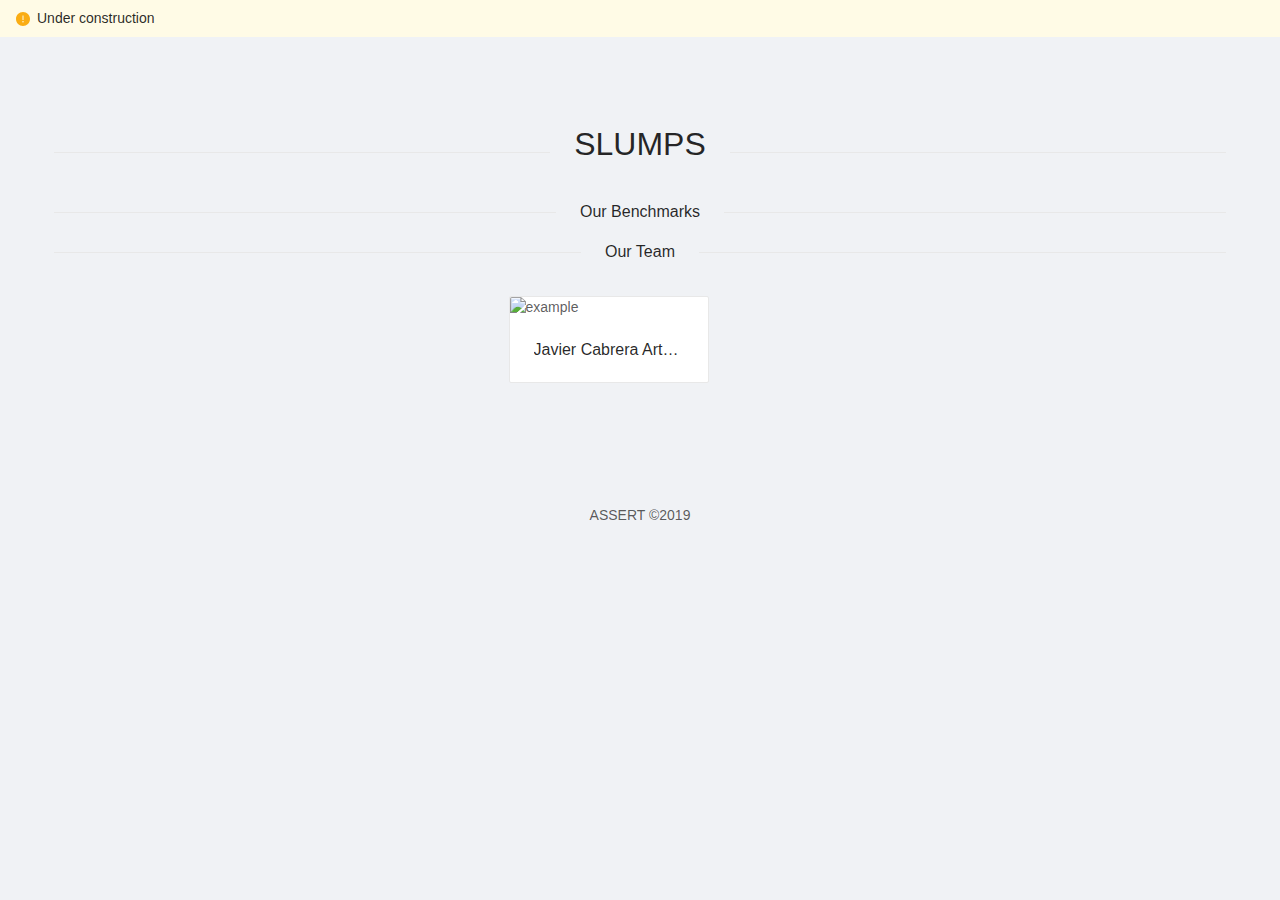
==== index.html @ 33c3219c "Updates" ====
<!DOCTYPE html><html><head><meta charSet="utf-8"/><meta http-equiv="x-ua-compatible" content="ie=edge"/><meta name="viewport" content="width=device-width, initial-scale=1, shrink-to-fit=no"/><style data-href="/styles.49bb89ea2449678a9ece.css">/*!
 * 
 * antd v3.24.3
 * 
 * Copyright 2015-present, Alipay, Inc.
 * All rights reserved.
 *       
 */body,html{width:100%;height:100%}input::-ms-clear,input::-ms-reveal{display:none}*,:after,:before{box-sizing:border-box}html{font-family:sans-serif;line-height:1.15;-webkit-text-size-adjust:100%;-ms-text-size-adjust:100%;-ms-overflow-style:scrollbar;-webkit-tap-highlight-color:rgba(0,0,0,0)}@-ms-viewport{width:device-width}article,aside,dialog,figcaption,figure,footer,header,hgroup,main,nav,section{display:block}body{margin:0;color:rgba(0,0,0,.65);font-size:14px;font-family:-apple-system,BlinkMacSystemFont,Segoe UI,PingFang SC,Hiragino Sans GB,Microsoft YaHei,Helvetica Neue,Helvetica,Arial,sans-serif,Apple Color Emoji,Segoe UI Emoji,Segoe UI Symbol;font-variant:tabular-nums;line-height:1.5;background-color:#fff;font-feature-settings:"tnum"}[tabindex="-1"]:focus{outline:none!important}hr{box-sizing:content-box;height:0;overflow:visible}h1,h2,h3,h4,h5,h6{margin-top:0;margin-bottom:.5em;color:rgba(0,0,0,.85);font-weight:500}p{margin-top:0;margin-bottom:1em}abbr[data-original-title],abbr[title]{text-decoration:underline;-webkit-text-decoration:underline dotted;text-decoration:underline dotted;border-bottom:0;cursor:help}address{margin-bottom:1em;font-style:normal;line-height:inherit}input[type=number],input[type=password],input[type=text],textarea{-webkit-appearance:none}dl,ol,ul{margin-top:0;margin-bottom:1em}ol ol,ol ul,ul ol,ul ul{margin-bottom:0}dt{font-weight:500}dd{margin-bottom:.5em;margin-left:0}blockquote{margin:0 0 1em}dfn{font-style:italic}b,strong{font-weight:bolder}small{font-size:80%}sub,sup{position:relative;font-size:75%;line-height:0;vertical-align:baseline}sub{bottom:-.25em}sup{top:-.5em}a{color:#1890ff;text-decoration:none;background-color:transparent;outline:none;cursor:pointer;-webkit-transition:color .3s;transition:color .3s;-webkit-text-decoration-skip:objects}a:hover{color:#40a9ff}a:active{color:#096dd9}a:active,a:hover{text-decoration:none;outline:0}a[disabled]{color:rgba(0,0,0,.25);cursor:not-allowed;pointer-events:none}code,kbd,pre,samp{font-size:1em;font-family:SFMono-Regular,Consolas,Liberation Mono,Menlo,Courier,monospace}pre{margin-top:0;margin-bottom:1em;overflow:auto}figure{margin:0 0 1em}img{vertical-align:middle;border-style:none}svg:not(:root){overflow:hidden}[role=button],a,area,button,input:not([type=range]),label,select,summary,textarea{touch-action:manipulation}table{border-collapse:collapse}caption{padding-top:.75em;padding-bottom:.3em;color:rgba(0,0,0,.45);text-align:left;caption-side:bottom}th{text-align:inherit}button,input,optgroup,select,textarea{margin:0;color:inherit;font-size:inherit;font-family:inherit;line-height:inherit}button,input{overflow:visible}button,select{text-transform:none}[type=reset],[type=submit],button,html [type=button]{-webkit-appearance:button}[type=button]::-moz-focus-inner,[type=reset]::-moz-focus-inner,[type=submit]::-moz-focus-inner,button::-moz-focus-inner{padding:0;border-style:none}input[type=checkbox],input[type=radio]{box-sizing:border-box;padding:0}input[type=date],input[type=datetime-local],input[type=month],input[type=time]{-webkit-appearance:listbox}textarea{overflow:auto;resize:vertical}fieldset{min-width:0;margin:0;padding:0;border:0}legend{display:block;width:100%;max-width:100%;margin-bottom:.5em;padding:0;color:inherit;font-size:1.5em;line-height:inherit;white-space:normal}progress{vertical-align:baseline}[type=number]::-webkit-inner-spin-button,[type=number]::-webkit-outer-spin-button{height:auto}[type=search]{outline-offset:-2px;-webkit-appearance:none}[type=search]::-webkit-search-cancel-button,[type=search]::-webkit-search-decoration{-webkit-appearance:none}::-webkit-file-upload-button{font:inherit;-webkit-appearance:button}output{display:inline-block}summary{display:list-item}template{display:none}[hidden]{display:none!important}mark{padding:.2em;background-color:#feffe6}::selection{color:#fff;background:#1890ff}.clearfix{zoom:1}.clearfix:after,.clearfix:before{display:table;content:""}.clearfix:after{clear:both}.anticon{display:inline-block;color:inherit;font-style:normal;line-height:0;text-align:center;text-transform:none;vertical-align:-.125em;text-rendering:optimizeLegibility;-webkit-font-smoothing:antialiased;-moz-osx-font-smoothing:grayscale}.anticon>*{line-height:1}.anticon svg{display:inline-block}.anticon:before{display:none}.anticon .anticon-icon{display:block}.anticon[tabindex]{cursor:pointer}.anticon-spin,.anticon-spin:before{display:inline-block;-webkit-animation:loadingCircle 1s linear infinite;animation:loadingCircle 1s linear infinite}.fade-appear,.fade-enter,.fade-leave{-webkit-animation-duration:.2s;animation-duration:.2s;-webkit-animation-fill-mode:both;animation-fill-mode:both;-webkit-animation-play-state:paused;animation-play-state:paused}.fade-appear.fade-appear-active,.fade-enter.fade-enter-active{-webkit-animation-name:antFadeIn;animation-name:antFadeIn;-webkit-animation-play-state:running;animation-play-state:running}.fade-leave.fade-leave-active{-webkit-animation-name:antFadeOut;animation-name:antFadeOut;-webkit-animation-play-state:running;animation-play-state:running;pointer-events:none}.fade-appear,.fade-enter{opacity:0}.fade-appear,.fade-enter,.fade-leave{-webkit-animation-timing-function:linear;animation-timing-function:linear}@-webkit-keyframes antFadeIn{0%{opacity:0}to{opacity:1}}@keyframes antFadeIn{0%{opacity:0}to{opacity:1}}@-webkit-keyframes antFadeOut{0%{opacity:1}to{opacity:0}}@keyframes antFadeOut{0%{opacity:1}to{opacity:0}}.move-up-appear,.move-up-enter,.move-up-leave{-webkit-animation-duration:.2s;animation-duration:.2s;-webkit-animation-fill-mode:both;animation-fill-mode:both;-webkit-animation-play-state:paused;animation-play-state:paused}.move-up-appear.move-up-appear-active,.move-up-enter.move-up-enter-active{-webkit-animation-name:antMoveUpIn;animation-name:antMoveUpIn;-webkit-animation-play-state:running;animation-play-state:running}.move-up-leave.move-up-leave-active{-webkit-animation-name:antMoveUpOut;animation-name:antMoveUpOut;-webkit-animation-play-state:running;animation-play-state:running;pointer-events:none}.move-up-appear,.move-up-enter{opacity:0;-webkit-animation-timing-function:cubic-bezier(.08,.82,.17,1);animation-timing-function:cubic-bezier(.08,.82,.17,1)}.move-up-leave{-webkit-animation-timing-function:cubic-bezier(.6,.04,.98,.34);animation-timing-function:cubic-bezier(.6,.04,.98,.34)}.move-down-appear,.move-down-enter,.move-down-leave{-webkit-animation-duration:.2s;animation-duration:.2s;-webkit-animation-fill-mode:both;animation-fill-mode:both;-webkit-animation-play-state:paused;animation-play-state:paused}.move-down-appear.move-down-appear-active,.move-down-enter.move-down-enter-active{-webkit-animation-name:antMoveDownIn;animation-name:antMoveDownIn;-webkit-animation-play-state:running;animation-play-state:running}.move-down-leave.move-down-leave-active{-webkit-animation-name:antMoveDownOut;animation-name:antMoveDownOut;-webkit-animation-play-state:running;animation-play-state:running;pointer-events:none}.move-down-appear,.move-down-enter{opacity:0;-webkit-animation-timing-function:cubic-bezier(.08,.82,.17,1);animation-timing-function:cubic-bezier(.08,.82,.17,1)}.move-down-leave{-webkit-animation-timing-function:cubic-bezier(.6,.04,.98,.34);animation-timing-function:cubic-bezier(.6,.04,.98,.34)}.move-left-appear,.move-left-enter,.move-left-leave{-webkit-animation-duration:.2s;animation-duration:.2s;-webkit-animation-fill-mode:both;animation-fill-mode:both;-webkit-animation-play-state:paused;animation-play-state:paused}.move-left-appear.move-left-appear-active,.move-left-enter.move-left-enter-active{-webkit-animation-name:antMoveLeftIn;animation-name:antMoveLeftIn;-webkit-animation-play-state:running;animation-play-state:running}.move-left-leave.move-left-leave-active{-webkit-animation-name:antMoveLeftOut;animation-name:antMoveLeftOut;-webkit-animation-play-state:running;animation-play-state:running;pointer-events:none}.move-left-appear,.move-left-enter{opacity:0;-webkit-animation-timing-function:cubic-bezier(.08,.82,.17,1);animation-timing-function:cubic-bezier(.08,.82,.17,1)}.move-left-leave{-webkit-animation-timing-function:cubic-bezier(.6,.04,.98,.34);animation-timing-function:cubic-bezier(.6,.04,.98,.34)}.move-right-appear,.move-right-enter,.move-right-leave{-webkit-animation-duration:.2s;animation-duration:.2s;-webkit-animation-fill-mode:both;animation-fill-mode:both;-webkit-animation-play-state:paused;animation-play-state:paused}.move-right-appear.move-right-appear-active,.move-right-enter.move-right-enter-active{-webkit-animation-name:antMoveRightIn;animation-name:antMoveRightIn;-webkit-animation-play-state:running;animation-play-state:running}.move-right-leave.move-right-leave-active{-webkit-animation-name:antMoveRightOut;animation-name:antMoveRightOut;-webkit-animation-play-state:running;animation-play-state:running;pointer-events:none}.move-right-appear,.move-right-enter{opacity:0;-webkit-animation-timing-function:cubic-bezier(.08,.82,.17,1);animation-timing-function:cubic-bezier(.08,.82,.17,1)}.move-right-leave{-webkit-animation-timing-function:cubic-bezier(.6,.04,.98,.34);animation-timing-function:cubic-bezier(.6,.04,.98,.34)}@-webkit-keyframes antMoveDownIn{0%{-webkit-transform:translateY(100%);transform:translateY(100%);-webkit-transform-origin:0 0;transform-origin:0 0;opacity:0}to{-webkit-transform:translateY(0);transform:translateY(0);-webkit-transform-origin:0 0;transform-origin:0 0;opacity:1}}@keyframes antMoveDownIn{0%{-webkit-transform:translateY(100%);transform:translateY(100%);-webkit-transform-origin:0 0;transform-origin:0 0;opacity:0}to{-webkit-transform:translateY(0);transform:translateY(0);-webkit-transform-origin:0 0;transform-origin:0 0;opacity:1}}@-webkit-keyframes antMoveDownOut{0%{-webkit-transform:translateY(0);transform:translateY(0);-webkit-transform-origin:0 0;transform-origin:0 0;opacity:1}to{-webkit-transform:translateY(100%);transform:translateY(100%);-webkit-transform-origin:0 0;transform-origin:0 0;opacity:0}}@keyframes antMoveDownOut{0%{-webkit-transform:translateY(0);transform:translateY(0);-webkit-transform-origin:0 0;transform-origin:0 0;opacity:1}to{-webkit-transform:translateY(100%);transform:translateY(100%);-webkit-transform-origin:0 0;transform-origin:0 0;opacity:0}}@-webkit-keyframes antMoveLeftIn{0%{-webkit-transform:translateX(-100%);transform:translateX(-100%);-webkit-transform-origin:0 0;transform-origin:0 0;opacity:0}to{-webkit-transform:translateX(0);transform:translateX(0);-webkit-transform-origin:0 0;transform-origin:0 0;opacity:1}}@keyframes antMoveLeftIn{0%{-webkit-transform:translateX(-100%);transform:translateX(-100%);-webkit-transform-origin:0 0;transform-origin:0 0;opacity:0}to{-webkit-transform:translateX(0);transform:translateX(0);-webkit-transform-origin:0 0;transform-origin:0 0;opacity:1}}@-webkit-keyframes antMoveLeftOut{0%{-webkit-transform:translateX(0);transform:translateX(0);-webkit-transform-origin:0 0;transform-origin:0 0;opacity:1}to{-webkit-transform:translateX(-100%);transform:translateX(-100%);-webkit-transform-origin:0 0;transform-origin:0 0;opacity:0}}@keyframes antMoveLeftOut{0%{-webkit-transform:translateX(0);transform:translateX(0);-webkit-transform-origin:0 0;transform-origin:0 0;opacity:1}to{-webkit-transform:translateX(-100%);transform:translateX(-100%);-webkit-transform-origin:0 0;transform-origin:0 0;opacity:0}}@-webkit-keyframes antMoveRightIn{0%{-webkit-transform:translateX(100%);transform:translateX(100%);-webkit-transform-origin:0 0;transform-origin:0 0;opacity:0}to{-webkit-transform:translateX(0);transform:translateX(0);-webkit-transform-origin:0 0;transform-origin:0 0;opacity:1}}@keyframes antMoveRightIn{0%{-webkit-transform:translateX(100%);transform:translateX(100%);-webkit-transform-origin:0 0;transform-origin:0 0;opacity:0}to{-webkit-transform:translateX(0);transform:translateX(0);-webkit-transform-origin:0 0;transform-origin:0 0;opacity:1}}@-webkit-keyframes antMoveRightOut{0%{-webkit-transform:translateX(0);transform:translateX(0);-webkit-transform-origin:0 0;transform-origin:0 0;opacity:1}to{-webkit-transform:translateX(100%);transform:translateX(100%);-webkit-transform-origin:0 0;transform-origin:0 0;opacity:0}}@keyframes antMoveRightOut{0%{-webkit-transform:translateX(0);transform:translateX(0);-webkit-transform-origin:0 0;transform-origin:0 0;opacity:1}to{-webkit-transform:translateX(100%);transform:translateX(100%);-webkit-transform-origin:0 0;transform-origin:0 0;opacity:0}}@-webkit-keyframes antMoveUpIn{0%{-webkit-transform:translateY(-100%);transform:translateY(-100%);-webkit-transform-origin:0 0;transform-origin:0 0;opacity:0}to{-webkit-transform:translateY(0);transform:translateY(0);-webkit-transform-origin:0 0;transform-origin:0 0;opacity:1}}@keyframes antMoveUpIn{0%{-webkit-transform:translateY(-100%);transform:translateY(-100%);-webkit-transform-origin:0 0;transform-origin:0 0;opacity:0}to{-webkit-transform:translateY(0);transform:translateY(0);-webkit-transform-origin:0 0;transform-origin:0 0;opacity:1}}@-webkit-keyframes antMoveUpOut{0%{-webkit-transform:translateY(0);transform:translateY(0);-webkit-transform-origin:0 0;transform-origin:0 0;opacity:1}to{-webkit-transform:translateY(-100%);transform:translateY(-100%);-webkit-transform-origin:0 0;transform-origin:0 0;opacity:0}}@keyframes antMoveUpOut{0%{-webkit-transform:translateY(0);transform:translateY(0);-webkit-transform-origin:0 0;transform-origin:0 0;opacity:1}to{-webkit-transform:translateY(-100%);transform:translateY(-100%);-webkit-transform-origin:0 0;transform-origin:0 0;opacity:0}}@-webkit-keyframes loadingCircle{to{-webkit-transform:rotate(1turn);transform:rotate(1turn)}}@keyframes loadingCircle{to{-webkit-transform:rotate(1turn);transform:rotate(1turn)}}[ant-click-animating-without-extra-node=true],[ant-click-animating=true]{position:relative}html{--antd-wave-shadow-color:#1890ff}.ant-click-animating-node,[ant-click-animating-without-extra-node=true]:after{position:absolute;top:0;right:0;bottom:0;left:0;display:block;border-radius:inherit;box-shadow:0 0 0 0 #1890ff;box-shadow:0 0 0 0 var(--antd-wave-shadow-color);opacity:.2;-webkit-animation:fadeEffect 2s cubic-bezier(.08,.82,.17,1),waveEffect .4s cubic-bezier(.08,.82,.17,1);animation:fadeEffect 2s cubic-bezier(.08,.82,.17,1),waveEffect .4s cubic-bezier(.08,.82,.17,1);-webkit-animation-fill-mode:forwards;animation-fill-mode:forwards;content:"";pointer-events:none}@-webkit-keyframes waveEffect{to{box-shadow:0 0 0 #1890ff;box-shadow:0 0 0 6px var(--antd-wave-shadow-color)}}@keyframes waveEffect{to{box-shadow:0 0 0 #1890ff;box-shadow:0 0 0 6px var(--antd-wave-shadow-color)}}@-webkit-keyframes fadeEffect{to{opacity:0}}@keyframes fadeEffect{to{opacity:0}}.slide-up-appear,.slide-up-enter,.slide-up-leave{-webkit-animation-duration:.2s;animation-duration:.2s;-webkit-animation-fill-mode:both;animation-fill-mode:both;-webkit-animation-play-state:paused;animation-play-state:paused}.slide-up-appear.slide-up-appear-active,.slide-up-enter.slide-up-enter-active{-webkit-animation-name:antSlideUpIn;animation-name:antSlideUpIn;-webkit-animation-play-state:running;animation-play-state:running}.slide-up-leave.slide-up-leave-active{-webkit-animation-name:antSlideUpOut;animation-name:antSlideUpOut;-webkit-animation-play-state:running;animation-play-state:running;pointer-events:none}.slide-up-appear,.slide-up-enter{opacity:0;-webkit-animation-timing-function:cubic-bezier(.23,1,.32,1);animation-timing-function:cubic-bezier(.23,1,.32,1)}.slide-up-leave{-webkit-animation-timing-function:cubic-bezier(.755,.05,.855,.06);animation-timing-function:cubic-bezier(.755,.05,.855,.06)}.slide-down-appear,.slide-down-enter,.slide-down-leave{-webkit-animation-duration:.2s;animation-duration:.2s;-webkit-animation-fill-mode:both;animation-fill-mode:both;-webkit-animation-play-state:paused;animation-play-state:paused}.slide-down-appear.slide-down-appear-active,.slide-down-enter.slide-down-enter-active{-webkit-animation-name:antSlideDownIn;animation-name:antSlideDownIn;-webkit-animation-play-state:running;animation-play-state:running}.slide-down-leave.slide-down-leave-active{-webkit-animation-name:antSlideDownOut;animation-name:antSlideDownOut;-webkit-animation-play-state:running;animation-play-state:running;pointer-events:none}.slide-down-appear,.slide-down-enter{opacity:0;-webkit-animation-timing-function:cubic-bezier(.23,1,.32,1);animation-timing-function:cubic-bezier(.23,1,.32,1)}.slide-down-leave{-webkit-animation-timing-function:cubic-bezier(.755,.05,.855,.06);animation-timing-function:cubic-bezier(.755,.05,.855,.06)}.slide-left-appear,.slide-left-enter,.slide-left-leave{-webkit-animation-duration:.2s;animation-duration:.2s;-webkit-animation-fill-mode:both;animation-fill-mode:both;-webkit-animation-play-state:paused;animation-play-state:paused}.slide-left-appear.slide-left-appear-active,.slide-left-enter.slide-left-enter-active{-webkit-animation-name:antSlideLeftIn;animation-name:antSlideLeftIn;-webkit-animation-play-state:running;animation-play-state:running}.slide-left-leave.slide-left-leave-active{-webkit-animation-name:antSlideLeftOut;animation-name:antSlideLeftOut;-webkit-animation-play-state:running;animation-play-state:running;pointer-events:none}.slide-left-appear,.slide-left-enter{opacity:0;-webkit-animation-timing-function:cubic-bezier(.23,1,.32,1);animation-timing-function:cubic-bezier(.23,1,.32,1)}.slide-left-leave{-webkit-animation-timing-function:cubic-bezier(.755,.05,.855,.06);animation-timing-function:cubic-bezier(.755,.05,.855,.06)}.slide-right-appear,.slide-right-enter,.slide-right-leave{-webkit-animation-duration:.2s;animation-duration:.2s;-webkit-animation-fill-mode:both;animation-fill-mode:both;-webkit-animation-play-state:paused;animation-play-state:paused}.slide-right-appear.slide-right-appear-active,.slide-right-enter.slide-right-enter-active{-webkit-animation-name:antSlideRightIn;animation-name:antSlideRightIn;-webkit-animation-play-state:running;animation-play-state:running}.slide-right-leave.slide-right-leave-active{-webkit-animation-name:antSlideRightOut;animation-name:antSlideRightOut;-webkit-animation-play-state:running;animation-play-state:running;pointer-events:none}.slide-right-appear,.slide-right-enter{opacity:0;-webkit-animation-timing-function:cubic-bezier(.23,1,.32,1);animation-timing-function:cubic-bezier(.23,1,.32,1)}.slide-right-leave{-webkit-animation-timing-function:cubic-bezier(.755,.05,.855,.06);animation-timing-function:cubic-bezier(.755,.05,.855,.06)}@-webkit-keyframes antSlideUpIn{0%{-webkit-transform:scaleY(.8);transform:scaleY(.8);-webkit-transform-origin:0 0;transform-origin:0 0;opacity:0}to{-webkit-transform:scaleY(1);transform:scaleY(1);-webkit-transform-origin:0 0;transform-origin:0 0;opacity:1}}@keyframes antSlideUpIn{0%{-webkit-transform:scaleY(.8);transform:scaleY(.8);-webkit-transform-origin:0 0;transform-origin:0 0;opacity:0}to{-webkit-transform:scaleY(1);transform:scaleY(1);-webkit-transform-origin:0 0;transform-origin:0 0;opacity:1}}@-webkit-keyframes antSlideUpOut{0%{-webkit-transform:scaleY(1);transform:scaleY(1);-webkit-transform-origin:0 0;transform-origin:0 0;opacity:1}to{-webkit-transform:scaleY(.8);transform:scaleY(.8);-webkit-transform-origin:0 0;transform-origin:0 0;opacity:0}}@keyframes antSlideUpOut{0%{-webkit-transform:scaleY(1);transform:scaleY(1);-webkit-transform-origin:0 0;transform-origin:0 0;opacity:1}to{-webkit-transform:scaleY(.8);transform:scaleY(.8);-webkit-transform-origin:0 0;transform-origin:0 0;opacity:0}}@-webkit-keyframes antSlideDownIn{0%{-webkit-transform:scaleY(.8);transform:scaleY(.8);-webkit-transform-origin:100% 100%;transform-origin:100% 100%;opacity:0}to{-webkit-transform:scaleY(1);transform:scaleY(1);-webkit-transform-origin:100% 100%;transform-origin:100% 100%;opacity:1}}@keyframes antSlideDownIn{0%{-webkit-transform:scaleY(.8);transform:scaleY(.8);-webkit-transform-origin:100% 100%;transform-origin:100% 100%;opacity:0}to{-webkit-transform:scaleY(1);transform:scaleY(1);-webkit-transform-origin:100% 100%;transform-origin:100% 100%;opacity:1}}@-webkit-keyframes antSlideDownOut{0%{-webkit-transform:scaleY(1);transform:scaleY(1);-webkit-transform-origin:100% 100%;transform-origin:100% 100%;opacity:1}to{-webkit-transform:scaleY(.8);transform:scaleY(.8);-webkit-transform-origin:100% 100%;transform-origin:100% 100%;opacity:0}}@keyframes antSlideDownOut{0%{-webkit-transform:scaleY(1);transform:scaleY(1);-webkit-transform-origin:100% 100%;transform-origin:100% 100%;opacity:1}to{-webkit-transform:scaleY(.8);transform:scaleY(.8);-webkit-transform-origin:100% 100%;transform-origin:100% 100%;opacity:0}}@-webkit-keyframes antSlideLeftIn{0%{-webkit-transform:scaleX(.8);transform:scaleX(.8);-webkit-transform-origin:0 0;transform-origin:0 0;opacity:0}to{-webkit-transform:scaleX(1);transform:scaleX(1);-webkit-transform-origin:0 0;transform-origin:0 0;opacity:1}}@keyframes antSlideLeftIn{0%{-webkit-transform:scaleX(.8);transform:scaleX(.8);-webkit-transform-origin:0 0;transform-origin:0 0;opacity:0}to{-webkit-transform:scaleX(1);transform:scaleX(1);-webkit-transform-origin:0 0;transform-origin:0 0;opacity:1}}@-webkit-keyframes antSlideLeftOut{0%{-webkit-transform:scaleX(1);transform:scaleX(1);-webkit-transform-origin:0 0;transform-origin:0 0;opacity:1}to{-webkit-transform:scaleX(.8);transform:scaleX(.8);-webkit-transform-origin:0 0;transform-origin:0 0;opacity:0}}@keyframes antSlideLeftOut{0%{-webkit-transform:scaleX(1);transform:scaleX(1);-webkit-transform-origin:0 0;transform-origin:0 0;opacity:1}to{-webkit-transform:scaleX(.8);transform:scaleX(.8);-webkit-transform-origin:0 0;transform-origin:0 0;opacity:0}}@-webkit-keyframes antSlideRightIn{0%{-webkit-transform:scaleX(.8);transform:scaleX(.8);-webkit-transform-origin:100% 0;transform-origin:100% 0;opacity:0}to{-webkit-transform:scaleX(1);transform:scaleX(1);-webkit-transform-origin:100% 0;transform-origin:100% 0;opacity:1}}@keyframes antSlideRightIn{0%{-webkit-transform:scaleX(.8);transform:scaleX(.8);-webkit-transform-origin:100% 0;transform-origin:100% 0;opacity:0}to{-webkit-transform:scaleX(1);transform:scaleX(1);-webkit-transform-origin:100% 0;transform-origin:100% 0;opacity:1}}@-webkit-keyframes antSlideRightOut{0%{-webkit-transform:scaleX(1);transform:scaleX(1);-webkit-transform-origin:100% 0;transform-origin:100% 0;opacity:1}to{-webkit-transform:scaleX(.8);transform:scaleX(.8);-webkit-transform-origin:100% 0;transform-origin:100% 0;opacity:0}}@keyframes antSlideRightOut{0%{-webkit-transform:scaleX(1);transform:scaleX(1);-webkit-transform-origin:100% 0;transform-origin:100% 0;opacity:1}to{-webkit-transform:scaleX(.8);transform:scaleX(.8);-webkit-transform-origin:100% 0;transform-origin:100% 0;opacity:0}}.swing-appear,.swing-enter{-webkit-animation-duration:.2s;animation-duration:.2s;-webkit-animation-fill-mode:both;animation-fill-mode:both;-webkit-animation-play-state:paused;animation-play-state:paused}.swing-appear.swing-appear-active,.swing-enter.swing-enter-active{-webkit-animation-name:antSwingIn;animation-name:antSwingIn;-webkit-animation-play-state:running;animation-play-state:running}@-webkit-keyframes antSwingIn{0%,to{-webkit-transform:translateX(0);transform:translateX(0)}20%{-webkit-transform:translateX(-10px);transform:translateX(-10px)}40%{-webkit-transform:translateX(10px);transform:translateX(10px)}60%{-webkit-transform:translateX(-5px);transform:translateX(-5px)}80%{-webkit-transform:translateX(5px);transform:translateX(5px)}}@keyframes antSwingIn{0%,to{-webkit-transform:translateX(0);transform:translateX(0)}20%{-webkit-transform:translateX(-10px);transform:translateX(-10px)}40%{-webkit-transform:translateX(10px);transform:translateX(10px)}60%{-webkit-transform:translateX(-5px);transform:translateX(-5px)}80%{-webkit-transform:translateX(5px);transform:translateX(5px)}}.zoom-appear,.zoom-enter,.zoom-leave{-webkit-animation-duration:.2s;animation-duration:.2s;-webkit-animation-fill-mode:both;animation-fill-mode:both;-webkit-animation-play-state:paused;animation-play-state:paused}.zoom-appear.zoom-appear-active,.zoom-enter.zoom-enter-active{-webkit-animation-name:antZoomIn;animation-name:antZoomIn;-webkit-animation-play-state:running;animation-play-state:running}.zoom-leave.zoom-leave-active{-webkit-animation-name:antZoomOut;animation-name:antZoomOut;-webkit-animation-play-state:running;animation-play-state:running;pointer-events:none}.zoom-appear,.zoom-enter{-webkit-transform:scale(0);transform:scale(0);opacity:0;-webkit-animation-timing-function:cubic-bezier(.08,.82,.17,1);animation-timing-function:cubic-bezier(.08,.82,.17,1)}.zoom-leave{-webkit-animation-timing-function:cubic-bezier(.78,.14,.15,.86);animation-timing-function:cubic-bezier(.78,.14,.15,.86)}.zoom-big-appear,.zoom-big-enter,.zoom-big-leave{-webkit-animation-duration:.2s;animation-duration:.2s;-webkit-animation-fill-mode:both;animation-fill-mode:both;-webkit-animation-play-state:paused;animation-play-state:paused}.zoom-big-appear.zoom-big-appear-active,.zoom-big-enter.zoom-big-enter-active{-webkit-animation-name:antZoomBigIn;animation-name:antZoomBigIn;-webkit-animation-play-state:running;animation-play-state:running}.zoom-big-leave.zoom-big-leave-active{-webkit-animation-name:antZoomBigOut;animation-name:antZoomBigOut;-webkit-animation-play-state:running;animation-play-state:running;pointer-events:none}.zoom-big-appear,.zoom-big-enter{-webkit-transform:scale(0);transform:scale(0);opacity:0;-webkit-animation-timing-function:cubic-bezier(.08,.82,.17,1);animation-timing-function:cubic-bezier(.08,.82,.17,1)}.zoom-big-leave{-webkit-animation-timing-function:cubic-bezier(.78,.14,.15,.86);animation-timing-function:cubic-bezier(.78,.14,.15,.86)}.zoom-big-fast-appear,.zoom-big-fast-enter,.zoom-big-fast-leave{-webkit-animation-duration:.1s;animation-duration:.1s;-webkit-animation-fill-mode:both;animation-fill-mode:both;-webkit-animation-play-state:paused;animation-play-state:paused}.zoom-big-fast-appear.zoom-big-fast-appear-active,.zoom-big-fast-enter.zoom-big-fast-enter-active{-webkit-animation-name:antZoomBigIn;animation-name:antZoomBigIn;-webkit-animation-play-state:running;animation-play-state:running}.zoom-big-fast-leave.zoom-big-fast-leave-active{-webkit-animation-name:antZoomBigOut;animation-name:antZoomBigOut;-webkit-animation-play-state:running;animation-play-state:running;pointer-events:none}.zoom-big-fast-appear,.zoom-big-fast-enter{-webkit-transform:scale(0);transform:scale(0);opacity:0;-webkit-animation-timing-function:cubic-bezier(.08,.82,.17,1);animation-timing-function:cubic-bezier(.08,.82,.17,1)}.zoom-big-fast-leave{-webkit-animation-timing-function:cubic-bezier(.78,.14,.15,.86);animation-timing-function:cubic-bezier(.78,.14,.15,.86)}.zoom-up-appear,.zoom-up-enter,.zoom-up-leave{-webkit-animation-duration:.2s;animation-duration:.2s;-webkit-animation-fill-mode:both;animation-fill-mode:both;-webkit-animation-play-state:paused;animation-play-state:paused}.zoom-up-appear.zoom-up-appear-active,.zoom-up-enter.zoom-up-enter-active{-webkit-animation-name:antZoomUpIn;animation-name:antZoomUpIn;-webkit-animation-play-state:running;animation-play-state:running}.zoom-up-leave.zoom-up-leave-active{-webkit-animation-name:antZoomUpOut;animation-name:antZoomUpOut;-webkit-animation-play-state:running;animation-play-state:running;pointer-events:none}.zoom-up-appear,.zoom-up-enter{-webkit-transform:scale(0);transform:scale(0);opacity:0;-webkit-animation-timing-function:cubic-bezier(.08,.82,.17,1);animation-timing-function:cubic-bezier(.08,.82,.17,1)}.zoom-up-leave{-webkit-animation-timing-function:cubic-bezier(.78,.14,.15,.86);animation-timing-function:cubic-bezier(.78,.14,.15,.86)}.zoom-down-appear,.zoom-down-enter,.zoom-down-leave{-webkit-animation-duration:.2s;animation-duration:.2s;-webkit-animation-fill-mode:both;animation-fill-mode:both;-webkit-animation-play-state:paused;animation-play-state:paused}.zoom-down-appear.zoom-down-appear-active,.zoom-down-enter.zoom-down-enter-active{-webkit-animation-name:antZoomDownIn;animation-name:antZoomDownIn;-webkit-animation-play-state:running;animation-play-state:running}.zoom-down-leave.zoom-down-leave-active{-webkit-animation-name:antZoomDownOut;animation-name:antZoomDownOut;-webkit-animation-play-state:running;animation-play-state:running;pointer-events:none}.zoom-down-appear,.zoom-down-enter{-webkit-transform:scale(0);transform:scale(0);opacity:0;-webkit-animation-timing-function:cubic-bezier(.08,.82,.17,1);animation-timing-function:cubic-bezier(.08,.82,.17,1)}.zoom-down-leave{-webkit-animation-timing-function:cubic-bezier(.78,.14,.15,.86);animation-timing-function:cubic-bezier(.78,.14,.15,.86)}.zoom-left-appear,.zoom-left-enter,.zoom-left-leave{-webkit-animation-duration:.2s;animation-duration:.2s;-webkit-animation-fill-mode:both;animation-fill-mode:both;-webkit-animation-play-state:paused;animation-play-state:paused}.zoom-left-appear.zoom-left-appear-active,.zoom-left-enter.zoom-left-enter-active{-webkit-animation-name:antZoomLeftIn;animation-name:antZoomLeftIn;-webkit-animation-play-state:running;animation-play-state:running}.zoom-left-leave.zoom-left-leave-active{-webkit-animation-name:antZoomLeftOut;animation-name:antZoomLeftOut;-webkit-animation-play-state:running;animation-play-state:running;pointer-events:none}.zoom-left-appear,.zoom-left-enter{-webkit-transform:scale(0);transform:scale(0);opacity:0;-webkit-animation-timing-function:cubic-bezier(.08,.82,.17,1);animation-timing-function:cubic-bezier(.08,.82,.17,1)}.zoom-left-leave{-webkit-animation-timing-function:cubic-bezier(.78,.14,.15,.86);animation-timing-function:cubic-bezier(.78,.14,.15,.86)}.zoom-right-appear,.zoom-right-enter,.zoom-right-leave{-webkit-animation-duration:.2s;animation-duration:.2s;-webkit-animation-fill-mode:both;animation-fill-mode:both;-webkit-animation-play-state:paused;animation-play-state:paused}.zoom-right-appear.zoom-right-appear-active,.zoom-right-enter.zoom-right-enter-active{-webkit-animation-name:antZoomRightIn;animation-name:antZoomRightIn;-webkit-animation-play-state:running;animation-play-state:running}.zoom-right-leave.zoom-right-leave-active{-webkit-animation-name:antZoomRightOut;animation-name:antZoomRightOut;-webkit-animation-play-state:running;animation-play-state:running;pointer-events:none}.zoom-right-appear,.zoom-right-enter{-webkit-transform:scale(0);transform:scale(0);opacity:0;-webkit-animation-timing-function:cubic-bezier(.08,.82,.17,1);animation-timing-function:cubic-bezier(.08,.82,.17,1)}.zoom-right-leave{-webkit-animation-timing-function:cubic-bezier(.78,.14,.15,.86);animation-timing-function:cubic-bezier(.78,.14,.15,.86)}@-webkit-keyframes antZoomIn{0%{-webkit-transform:scale(.2);transform:scale(.2);opacity:0}to{-webkit-transform:scale(1);transform:scale(1);opacity:1}}@keyframes antZoomIn{0%{-webkit-transform:scale(.2);transform:scale(.2);opacity:0}to{-webkit-transform:scale(1);transform:scale(1);opacity:1}}@-webkit-keyframes antZoomOut{0%{-webkit-transform:scale(1);transform:scale(1)}to{-webkit-transform:scale(.2);transform:scale(.2);opacity:0}}@keyframes antZoomOut{0%{-webkit-transform:scale(1);transform:scale(1)}to{-webkit-transform:scale(.2);transform:scale(.2);opacity:0}}@-webkit-keyframes antZoomBigIn{0%{-webkit-transform:scale(.8);transform:scale(.8);opacity:0}to{-webkit-transform:scale(1);transform:scale(1);opacity:1}}@keyframes antZoomBigIn{0%{-webkit-transform:scale(.8);transform:scale(.8);opacity:0}to{-webkit-transform:scale(1);transform:scale(1);opacity:1}}@-webkit-keyframes antZoomBigOut{0%{-webkit-transform:scale(1);transform:scale(1)}to{-webkit-transform:scale(.8);transform:scale(.8);opacity:0}}@keyframes antZoomBigOut{0%{-webkit-transform:scale(1);transform:scale(1)}to{-webkit-transform:scale(.8);transform:scale(.8);opacity:0}}@-webkit-keyframes antZoomUpIn{0%{-webkit-transform:scale(.8);transform:scale(.8);-webkit-transform-origin:50% 0;transform-origin:50% 0;opacity:0}to{-webkit-transform:scale(1);transform:scale(1);-webkit-transform-origin:50% 0;transform-origin:50% 0}}@keyframes antZoomUpIn{0%{-webkit-transform:scale(.8);transform:scale(.8);-webkit-transform-origin:50% 0;transform-origin:50% 0;opacity:0}to{-webkit-transform:scale(1);transform:scale(1);-webkit-transform-origin:50% 0;transform-origin:50% 0}}@-webkit-keyframes antZoomUpOut{0%{-webkit-transform:scale(1);transform:scale(1);-webkit-transform-origin:50% 0;transform-origin:50% 0}to{-webkit-transform:scale(.8);transform:scale(.8);-webkit-transform-origin:50% 0;transform-origin:50% 0;opacity:0}}@keyframes antZoomUpOut{0%{-webkit-transform:scale(1);transform:scale(1);-webkit-transform-origin:50% 0;transform-origin:50% 0}to{-webkit-transform:scale(.8);transform:scale(.8);-webkit-transform-origin:50% 0;transform-origin:50% 0;opacity:0}}@-webkit-keyframes antZoomLeftIn{0%{-webkit-transform:scale(.8);transform:scale(.8);-webkit-transform-origin:0 50%;transform-origin:0 50%;opacity:0}to{-webkit-transform:scale(1);transform:scale(1);-webkit-transform-origin:0 50%;transform-origin:0 50%}}@keyframes antZoomLeftIn{0%{-webkit-transform:scale(.8);transform:scale(.8);-webkit-transform-origin:0 50%;transform-origin:0 50%;opacity:0}to{-webkit-transform:scale(1);transform:scale(1);-webkit-transform-origin:0 50%;transform-origin:0 50%}}@-webkit-keyframes antZoomLeftOut{0%{-webkit-transform:scale(1);transform:scale(1);-webkit-transform-origin:0 50%;transform-origin:0 50%}to{-webkit-transform:scale(.8);transform:scale(.8);-webkit-transform-origin:0 50%;transform-origin:0 50%;opacity:0}}@keyframes antZoomLeftOut{0%{-webkit-transform:scale(1);transform:scale(1);-webkit-transform-origin:0 50%;transform-origin:0 50%}to{-webkit-transform:scale(.8);transform:scale(.8);-webkit-transform-origin:0 50%;transform-origin:0 50%;opacity:0}}@-webkit-keyframes antZoomRightIn{0%{-webkit-transform:scale(.8);transform:scale(.8);-webkit-transform-origin:100% 50%;transform-origin:100% 50%;opacity:0}to{-webkit-transform:scale(1);transform:scale(1);-webkit-transform-origin:100% 50%;transform-origin:100% 50%}}@keyframes antZoomRightIn{0%{-webkit-transform:scale(.8);transform:scale(.8);-webkit-transform-origin:100% 50%;transform-origin:100% 50%;opacity:0}to{-webkit-transform:scale(1);transform:scale(1);-webkit-transform-origin:100% 50%;transform-origin:100% 50%}}@-webkit-keyframes antZoomRightOut{0%{-webkit-transform:scale(1);transform:scale(1);-webkit-transform-origin:100% 50%;transform-origin:100% 50%}to{-webkit-transform:scale(.8);transform:scale(.8);-webkit-transform-origin:100% 50%;transform-origin:100% 50%;opacity:0}}@keyframes antZoomRightOut{0%{-webkit-transform:scale(1);transform:scale(1);-webkit-transform-origin:100% 50%;transform-origin:100% 50%}to{-webkit-transform:scale(.8);transform:scale(.8);-webkit-transform-origin:100% 50%;transform-origin:100% 50%;opacity:0}}@-webkit-keyframes antZoomDownIn{0%{-webkit-transform:scale(.8);transform:scale(.8);-webkit-transform-origin:50% 100%;transform-origin:50% 100%;opacity:0}to{-webkit-transform:scale(1);transform:scale(1);-webkit-transform-origin:50% 100%;transform-origin:50% 100%}}@keyframes antZoomDownIn{0%{-webkit-transform:scale(.8);transform:scale(.8);-webkit-transform-origin:50% 100%;transform-origin:50% 100%;opacity:0}to{-webkit-transform:scale(1);transform:scale(1);-webkit-transform-origin:50% 100%;transform-origin:50% 100%}}@-webkit-keyframes antZoomDownOut{0%{-webkit-transform:scale(1);transform:scale(1);-webkit-transform-origin:50% 100%;transform-origin:50% 100%}to{-webkit-transform:scale(.8);transform:scale(.8);-webkit-transform-origin:50% 100%;transform-origin:50% 100%;opacity:0}}@keyframes antZoomDownOut{0%{-webkit-transform:scale(1);transform:scale(1);-webkit-transform-origin:50% 100%;transform-origin:50% 100%}to{-webkit-transform:scale(.8);transform:scale(.8);-webkit-transform-origin:50% 100%;transform-origin:50% 100%;opacity:0}}.ant-motion-collapse-legacy{overflow:hidden}.ant-motion-collapse,.ant-motion-collapse-legacy-active{-webkit-transition:height .15s cubic-bezier(.645,.045,.355,1),opacity .15s cubic-bezier(.645,.045,.355,1)!important;transition:height .15s cubic-bezier(.645,.045,.355,1),opacity .15s cubic-bezier(.645,.045,.355,1)!important}.ant-motion-collapse{overflow:hidden}.ant-affix{position:fixed;z-index:10}.ant-alert{box-sizing:border-box;margin:0;color:rgba(0,0,0,.65);font-size:14px;font-variant:tabular-nums;line-height:1.5;list-style:none;font-feature-settings:"tnum";position:relative;padding:8px 15px 8px 37px;word-wrap:break-word;border-radius:4px}.ant-alert.ant-alert-no-icon{padding:8px 15px}.ant-alert.ant-alert-closable{padding-right:30px}.ant-alert-icon{position:absolute;top:11.5px;left:16px}.ant-alert-description{display:none;font-size:14px;line-height:22px}.ant-alert-success{background-color:#f6ffed;border:1px solid #b7eb8f}.ant-alert-success .ant-alert-icon{color:#52c41a}.ant-alert-info{background-color:#e6f7ff;border:1px solid #91d5ff}.ant-alert-info .ant-alert-icon{color:#1890ff}.ant-alert-warning{background-color:#fffbe6;border:1px solid #ffe58f}.ant-alert-warning .ant-alert-icon{color:#faad14}.ant-alert-error{background-color:#fff1f0;border:1px solid #ffa39e}.ant-alert-error .ant-alert-icon{color:#f5222d}.ant-alert-close-icon{position:absolute;top:8px;right:16px;overflow:hidden;font-size:12px;line-height:22px;background-color:transparent;border:none;cursor:pointer}.ant-alert-close-icon .anticon-close{color:rgba(0,0,0,.45);-webkit-transition:color .3s;transition:color .3s}.ant-alert-close-icon .anticon-close:hover{color:rgba(0,0,0,.75)}.ant-alert-close-text{color:rgba(0,0,0,.45);-webkit-transition:color .3s;transition:color .3s}.ant-alert-close-text:hover{color:rgba(0,0,0,.75)}.ant-alert-with-description{position:relative;padding:15px 15px 15px 64px;color:rgba(0,0,0,.65);line-height:1.5;border-radius:4px}.ant-alert-with-description.ant-alert-no-icon{padding:15px}.ant-alert-with-description .ant-alert-icon{position:absolute;top:16px;left:24px;font-size:24px}.ant-alert-with-description .ant-alert-close-icon{position:absolute;top:16px;right:16px;font-size:14px;cursor:pointer}.ant-alert-with-description .ant-alert-message{display:block;margin-bottom:4px;color:rgba(0,0,0,.85);font-size:16px}.ant-alert-message{color:rgba(0,0,0,.85)}.ant-alert-with-description .ant-alert-description{display:block}.ant-alert.ant-alert-close{height:0!important;margin:0;padding-top:0;padding-bottom:0;-webkit-transform-origin:50% 0;transform-origin:50% 0;-webkit-transition:all .3s cubic-bezier(.78,.14,.15,.86);transition:all .3s cubic-bezier(.78,.14,.15,.86)}.ant-alert-slide-up-leave{-webkit-animation:antAlertSlideUpOut .3s cubic-bezier(.78,.14,.15,.86);animation:antAlertSlideUpOut .3s cubic-bezier(.78,.14,.15,.86);-webkit-animation-fill-mode:both;animation-fill-mode:both}.ant-alert-banner{margin-bottom:0;border:0;border-radius:0}@-webkit-keyframes antAlertSlideUpIn{0%{-webkit-transform:scaleY(0);transform:scaleY(0);-webkit-transform-origin:0 0;transform-origin:0 0;opacity:0}to{-webkit-transform:scaleY(1);transform:scaleY(1);-webkit-transform-origin:0 0;transform-origin:0 0;opacity:1}}@keyframes antAlertSlideUpIn{0%{-webkit-transform:scaleY(0);transform:scaleY(0);-webkit-transform-origin:0 0;transform-origin:0 0;opacity:0}to{-webkit-transform:scaleY(1);transform:scaleY(1);-webkit-transform-origin:0 0;transform-origin:0 0;opacity:1}}@-webkit-keyframes antAlertSlideUpOut{0%{-webkit-transform:scaleY(1);transform:scaleY(1);-webkit-transform-origin:0 0;transform-origin:0 0;opacity:1}to{-webkit-transform:scaleY(0);transform:scaleY(0);-webkit-transform-origin:0 0;transform-origin:0 0;opacity:0}}@keyframes antAlertSlideUpOut{0%{-webkit-transform:scaleY(1);transform:scaleY(1);-webkit-transform-origin:0 0;transform-origin:0 0;opacity:1}to{-webkit-transform:scaleY(0);transform:scaleY(0);-webkit-transform-origin:0 0;transform-origin:0 0;opacity:0}}.ant-anchor{box-sizing:border-box;margin:0;color:rgba(0,0,0,.65);font-size:14px;font-variant:tabular-nums;line-height:1.5;list-style:none;font-feature-settings:"tnum";position:relative;padding:0 0 0 2px}.ant-anchor-wrapper{margin-left:-4px;padding-left:4px;overflow:auto;background-color:#fff}.ant-anchor-ink{position:absolute;top:0;left:0;height:100%}.ant-anchor-ink:before{position:relative;display:block;width:2px;height:100%;margin:0 auto;background-color:#e8e8e8;content:" "}.ant-anchor-ink-ball{position:absolute;left:50%;display:none;width:8px;height:8px;background-color:#fff;border:2px solid #1890ff;border-radius:8px;-webkit-transform:translateX(-50%);transform:translateX(-50%);-webkit-transition:top .3s ease-in-out;transition:top .3s ease-in-out}.ant-anchor-ink-ball.visible{display:inline-block}.ant-anchor.fixed .ant-anchor-ink .ant-anchor-ink-ball{display:none}.ant-anchor-link{padding:7px 0 7px 16px;line-height:1.143}.ant-anchor-link-title{position:relative;display:block;margin-bottom:6px;overflow:hidden;color:rgba(0,0,0,.65);white-space:nowrap;text-overflow:ellipsis;-webkit-transition:all .3s;transition:all .3s}.ant-anchor-link-title:only-child{margin-bottom:0}.ant-anchor-link-active>.ant-anchor-link-title{color:#1890ff}.ant-anchor-link .ant-anchor-link{padding-top:5px;padding-bottom:5px}.ant-select-auto-complete{box-sizing:border-box;margin:0;padding:0;color:rgba(0,0,0,.65);font-size:14px;font-variant:tabular-nums;line-height:1.5;list-style:none;font-feature-settings:"tnum"}.ant-select-auto-complete.ant-select .ant-select-selection{border:0;box-shadow:none}.ant-select-auto-complete.ant-select .ant-select-selection__rendered{height:100%;margin-right:0;margin-left:0;line-height:32px}.ant-select-auto-complete.ant-select .ant-select-selection__placeholder{margin-right:12px;margin-left:12px}.ant-select-auto-complete.ant-select .ant-select-selection--single{height:auto}.ant-select-auto-complete.ant-select .ant-select-search--inline{position:static;float:left}.ant-select-auto-complete.ant-select-allow-clear .ant-select-selection:hover .ant-select-selection__rendered{margin-right:0!important}.ant-select-auto-complete.ant-select .ant-input{height:32px;line-height:1.5;background:transparent;border-width:1px}.ant-select-auto-complete.ant-select .ant-input:focus,.ant-select-auto-complete.ant-select .ant-input:hover{border-color:#40a9ff;border-right-width:1px!important}.ant-select-auto-complete.ant-select .ant-input[disabled]{color:rgba(0,0,0,.25);background-color:#f5f5f5;cursor:not-allowed;opacity:1;background-color:transparent}.ant-select-auto-complete.ant-select .ant-input[disabled]:hover{border-color:#d9d9d9;border-right-width:1px!important}.ant-select-auto-complete.ant-select-lg .ant-select-selection__rendered{line-height:40px}.ant-select-auto-complete.ant-select-lg .ant-input{height:40px;padding-top:6px;padding-bottom:6px}.ant-select-auto-complete.ant-select-sm .ant-select-selection__rendered{line-height:24px}.ant-select-auto-complete.ant-select-sm .ant-input{height:24px;padding-top:1px;padding-bottom:1px}.ant-input-group>.ant-select-auto-complete .ant-select-search__field.ant-input-affix-wrapper{display:inline;float:none}.ant-select{box-sizing:border-box;color:rgba(0,0,0,.65);font-size:14px;font-variant:tabular-nums;line-height:1.5;font-feature-settings:"tnum";position:relative;display:inline-block;outline:0}.ant-select,.ant-select ol,.ant-select ul{margin:0;padding:0;list-style:none}.ant-select>ul>li>a{padding:0;background-color:#fff}.ant-select-arrow{display:inline-block;color:inherit;font-style:normal;line-height:0;text-align:center;text-transform:none;vertical-align:-.125em;text-rendering:optimizeLegibility;-webkit-font-smoothing:antialiased;-moz-osx-font-smoothing:grayscale;position:absolute;top:50%;right:11px;margin-top:-6px;color:rgba(0,0,0,.25);font-size:12px;line-height:1;-webkit-transform-origin:50% 50%;transform-origin:50% 50%}.ant-select-arrow>*{line-height:1}.ant-select-arrow svg{display:inline-block}.ant-select-arrow:before{display:none}.ant-select-arrow .ant-select-arrow-icon{display:block}.ant-select-arrow .ant-select-arrow-icon svg{-webkit-transition:-webkit-transform .3s;transition:-webkit-transform .3s;transition:transform .3s;transition:transform .3s,-webkit-transform .3s}.ant-select-selection{display:block;box-sizing:border-box;background-color:#fff;border:1px solid #d9d9d9;border-top:1.02px solid #d9d9d9;border-radius:4px;outline:none;-webkit-transition:all .3s cubic-bezier(.645,.045,.355,1);transition:all .3s cubic-bezier(.645,.045,.355,1);-webkit-user-select:none;-moz-user-select:none;-ms-user-select:none;user-select:none}.ant-select-selection:hover{border-color:#40a9ff;border-right-width:1px!important}.ant-select-focused .ant-select-selection,.ant-select-selection:active,.ant-select-selection:focus{border-color:#40a9ff;border-right-width:1px!important;outline:0;box-shadow:0 0 0 2px rgba(24,144,255,.2)}.ant-select-selection__clear{position:absolute;top:50%;right:11px;z-index:1;display:inline-block;width:12px;height:12px;margin-top:-6px;color:rgba(0,0,0,.25);font-size:12px;font-style:normal;line-height:12px;text-align:center;text-transform:none;background:#fff;cursor:pointer;opacity:0;-webkit-transition:color .3s ease,opacity .15s ease;transition:color .3s ease,opacity .15s ease;text-rendering:auto}.ant-select-selection__clear:before{display:block}.ant-select-selection__clear:hover{color:rgba(0,0,0,.45)}.ant-select-selection:hover .ant-select-selection__clear{opacity:1}.ant-select-selection-selected-value{float:left;max-width:100%;overflow:hidden;white-space:nowrap;text-overflow:ellipsis}.ant-select-no-arrow .ant-select-selection-selected-value{padding-right:0}.ant-select-disabled{color:rgba(0,0,0,.25)}.ant-select-disabled .ant-select-selection{background:#f5f5f5;cursor:not-allowed}.ant-select-disabled .ant-select-selection:active,.ant-select-disabled .ant-select-selection:focus,.ant-select-disabled .ant-select-selection:hover{border-color:#d9d9d9;box-shadow:none}.ant-select-disabled .ant-select-selection__clear{display:none;visibility:hidden;pointer-events:none}.ant-select-disabled .ant-select-selection--multiple .ant-select-selection__choice{padding-right:10px;color:rgba(0,0,0,.33);background:#f5f5f5}.ant-select-disabled .ant-select-selection--multiple .ant-select-selection__choice__remove{display:none}.ant-select-selection--single{position:relative;height:32px;cursor:pointer}.ant-select-selection--single .ant-select-selection__rendered{margin-right:24px}.ant-select-no-arrow .ant-select-selection__rendered{margin-right:11px}.ant-select-selection__rendered{position:relative;display:block;margin-right:11px;margin-left:11px;line-height:30px}.ant-select-selection__rendered:after{display:inline-block;width:0;visibility:hidden;content:".";pointer-events:none}.ant-select-lg{font-size:16px}.ant-select-lg .ant-select-selection--single{height:40px}.ant-select-lg .ant-select-selection__rendered{line-height:38px}.ant-select-lg .ant-select-selection--multiple{min-height:40px}.ant-select-lg .ant-select-selection--multiple .ant-select-selection__rendered li{height:32px;line-height:32px}.ant-select-lg .ant-select-selection--multiple .ant-select-arrow,.ant-select-lg .ant-select-selection--multiple .ant-select-selection__clear{top:20px}.ant-select-sm .ant-select-selection--single{height:24px}.ant-select-sm .ant-select-selection__rendered{margin-left:7px;line-height:22px}.ant-select-sm .ant-select-selection--multiple{min-height:24px}.ant-select-sm .ant-select-selection--multiple .ant-select-selection__rendered li{height:16px;line-height:14px}.ant-select-sm .ant-select-selection--multiple .ant-select-arrow,.ant-select-sm .ant-select-selection--multiple .ant-select-selection__clear{top:12px}.ant-select-sm .ant-select-arrow,.ant-select-sm .ant-select-selection__clear{right:8px}.ant-select-disabled .ant-select-selection__choice__remove{color:rgba(0,0,0,.25);cursor:default}.ant-select-disabled .ant-select-selection__choice__remove:hover{color:rgba(0,0,0,.25)}.ant-select-search__field__wrap{position:relative;display:inline-block}.ant-select-search__field__placeholder,.ant-select-selection__placeholder{position:absolute;top:50%;right:9px;left:0;max-width:100%;height:20px;margin-top:-10px;overflow:hidden;color:#bfbfbf;line-height:20px;white-space:nowrap;text-align:left;text-overflow:ellipsis}.ant-select-search__field__placeholder{left:12px}.ant-select-search__field__mirror{position:absolute;top:0;left:0;white-space:pre;opacity:0;pointer-events:none}.ant-select-search--inline{position:absolute;width:100%;height:100%}.ant-select-search--inline .ant-select-search__field__wrap{width:100%;height:100%}.ant-select-search--inline .ant-select-search__field{width:100%;height:100%;font-size:100%;line-height:1;background:transparent;border-width:0;border-radius:4px;outline:0}.ant-select-search--inline>i{float:right}.ant-select-selection--multiple{min-height:32px;padding-bottom:3px;cursor:text;zoom:1}.ant-select-selection--multiple:after,.ant-select-selection--multiple:before{display:table;content:""}.ant-select-selection--multiple:after{clear:both}.ant-select-selection--multiple .ant-select-search--inline{position:static;float:left;width:auto;max-width:100%;padding:0}.ant-select-selection--multiple .ant-select-search--inline .ant-select-search__field{width:.75em;max-width:100%}.ant-select-selection--multiple .ant-select-selection__rendered{height:auto;margin-bottom:-3px;margin-left:5px}.ant-select-selection--multiple .ant-select-selection__placeholder{margin-left:6px}.ant-select-selection--multiple .ant-select-selection__rendered>ul>li,.ant-select-selection--multiple>ul>li{height:24px;margin-top:3px;line-height:22px}.ant-select-selection--multiple .ant-select-selection__choice{position:relative;float:left;max-width:99%;margin-right:4px;padding:0 20px 0 10px;overflow:hidden;color:rgba(0,0,0,.65);background-color:#fafafa;border:1px solid #e8e8e8;border-radius:2px;cursor:default;-webkit-transition:padding .3s cubic-bezier(.645,.045,.355,1);transition:padding .3s cubic-bezier(.645,.045,.355,1)}.ant-select-selection--multiple .ant-select-selection__choice__disabled{padding:0 10px}.ant-select-selection--multiple .ant-select-selection__choice__content{display:inline-block;max-width:100%;overflow:hidden;white-space:nowrap;text-overflow:ellipsis;-webkit-transition:margin .3s cubic-bezier(.645,.045,.355,1);transition:margin .3s cubic-bezier(.645,.045,.355,1)}.ant-select-selection--multiple .ant-select-selection__choice__remove{color:inherit;font-style:normal;line-height:0;text-align:center;text-transform:none;vertical-align:-.125em;text-rendering:optimizeLegibility;-webkit-font-smoothing:antialiased;-moz-osx-font-smoothing:grayscale;position:absolute;right:4px;color:rgba(0,0,0,.45);font-weight:700;line-height:inherit;cursor:pointer;-webkit-transition:all .3s;transition:all .3s;display:inline-block;font-size:12px;font-size:10px\9;-webkit-transform:scale(.83333) rotate(0deg);transform:scale(.83333) rotate(0deg)}.ant-select-selection--multiple .ant-select-selection__choice__remove>*{line-height:1}.ant-select-selection--multiple .ant-select-selection__choice__remove svg{display:inline-block}.ant-select-selection--multiple .ant-select-selection__choice__remove:before{display:none}.ant-select-selection--multiple .ant-select-selection__choice__remove .ant-select-selection--multiple .ant-select-selection__choice__remove-icon{display:block}:root .ant-select-selection--multiple .ant-select-selection__choice__remove{font-size:12px}.ant-select-selection--multiple .ant-select-selection__choice__remove:hover{color:rgba(0,0,0,.75)}.ant-select-selection--multiple .ant-select-arrow,.ant-select-selection--multiple .ant-select-selection__clear{top:16px}.ant-select-allow-clear .ant-select-selection--single .ant-select-selection-selected-value{padding-right:16px}.ant-select-allow-clear .ant-select-selection--multiple .ant-select-selection__rendered,.ant-select-show-arrow .ant-select-selection--multiple .ant-select-selection__rendered{margin-right:20px}.ant-select-open .ant-select-arrow-icon svg{-webkit-transform:rotate(180deg);transform:rotate(180deg)}.ant-select-open .ant-select-selection{border-color:#40a9ff;border-right-width:1px!important;outline:0;box-shadow:0 0 0 2px rgba(24,144,255,.2)}.ant-select-combobox .ant-select-arrow{display:none}.ant-select-combobox .ant-select-search--inline{float:none;width:100%;height:100%}.ant-select-combobox .ant-select-search__field__wrap{width:100%;height:100%}.ant-select-combobox .ant-select-search__field{position:relative;z-index:1;width:100%;height:100%;box-shadow:none;-webkit-transition:all .3s cubic-bezier(.645,.045,.355,1),height 0s;transition:all .3s cubic-bezier(.645,.045,.355,1),height 0s}.ant-select-combobox.ant-select-allow-clear .ant-select-selection:hover .ant-select-selection__rendered,.ant-select-combobox.ant-select-show-arrow .ant-select-selection:hover .ant-select-selection__rendered{margin-right:20px}.ant-select-dropdown{margin:0;padding:0;color:rgba(0,0,0,.65);font-variant:tabular-nums;line-height:1.5;list-style:none;font-feature-settings:"tnum";position:absolute;top:-9999px;left:-9999px;z-index:1050;box-sizing:border-box;font-size:14px;font-variant:normal;background-color:#fff;border-radius:4px;outline:none;box-shadow:0 2px 8px rgba(0,0,0,.15)}.ant-select-dropdown.slide-up-appear.slide-up-appear-active.ant-select-dropdown-placement-bottomLeft,.ant-select-dropdown.slide-up-enter.slide-up-enter-active.ant-select-dropdown-placement-bottomLeft{-webkit-animation-name:antSlideUpIn;animation-name:antSlideUpIn}.ant-select-dropdown.slide-up-appear.slide-up-appear-active.ant-select-dropdown-placement-topLeft,.ant-select-dropdown.slide-up-enter.slide-up-enter-active.ant-select-dropdown-placement-topLeft{-webkit-animation-name:antSlideDownIn;animation-name:antSlideDownIn}.ant-select-dropdown.slide-up-leave.slide-up-leave-active.ant-select-dropdown-placement-bottomLeft{-webkit-animation-name:antSlideUpOut;animation-name:antSlideUpOut}.ant-select-dropdown.slide-up-leave.slide-up-leave-active.ant-select-dropdown-placement-topLeft{-webkit-animation-name:antSlideDownOut;animation-name:antSlideDownOut}.ant-select-dropdown-hidden{display:none}.ant-select-dropdown-menu{max-height:250px;margin-bottom:0;padding-left:0;overflow:auto;list-style:none;outline:none}.ant-select-dropdown-menu-item-group-list{margin:0;padding:0}.ant-select-dropdown-menu-item-group-list>.ant-select-dropdown-menu-item{padding-left:20px}.ant-select-dropdown-menu-item-group-title{height:32px;padding:0 12px;color:rgba(0,0,0,.45);font-size:12px;line-height:32px}.ant-select-dropdown-menu-item-group-list .ant-select-dropdown-menu-item:first-child:not(:last-child),.ant-select-dropdown-menu-item-group:not(:last-child) .ant-select-dropdown-menu-item-group-list .ant-select-dropdown-menu-item:last-child{border-radius:0}.ant-select-dropdown-menu-item{position:relative;display:block;padding:5px 12px;overflow:hidden;color:rgba(0,0,0,.65);font-weight:400;line-height:22px;white-space:nowrap;text-overflow:ellipsis;cursor:pointer;-webkit-transition:background .3s ease;transition:background .3s ease}.ant-select-dropdown-menu-item:hover:not(.ant-select-dropdown-menu-item-disabled){background-color:#e6f7ff}.ant-select-dropdown-menu-item:first-child{border-radius:4px 4px 0 0}.ant-select-dropdown-menu-item:last-child{border-radius:0 0 4px 4px}.ant-select-dropdown-menu-item-selected{color:rgba(0,0,0,.65);font-weight:600;background-color:#fafafa}.ant-select-dropdown-menu-item-disabled,.ant-select-dropdown-menu-item-disabled:hover{color:rgba(0,0,0,.25);cursor:not-allowed}.ant-select-dropdown-menu-item-active:not(.ant-select-dropdown-menu-item-disabled){background-color:#e6f7ff}.ant-select-dropdown-menu-item-divider{height:1px;margin:1px 0;overflow:hidden;line-height:0;background-color:#e8e8e8}.ant-select-dropdown.ant-select-dropdown--multiple .ant-select-dropdown-menu-item{padding-right:32px}.ant-select-dropdown.ant-select-dropdown--multiple .ant-select-dropdown-menu-item .ant-select-selected-icon{position:absolute;top:50%;right:12px;color:transparent;font-weight:700;font-size:12px;text-shadow:0 .1px 0,.1px 0 0,0 -.1px 0,-.1px 0;-webkit-transform:translateY(-50%);transform:translateY(-50%);-webkit-transition:all .2s;transition:all .2s}.ant-select-dropdown.ant-select-dropdown--multiple .ant-select-dropdown-menu-item:hover .ant-select-selected-icon{color:rgba(0,0,0,.87)}.ant-select-dropdown.ant-select-dropdown--multiple .ant-select-dropdown-menu-item-disabled .ant-select-selected-icon{display:none}.ant-select-dropdown.ant-select-dropdown--multiple .ant-select-dropdown-menu-item-selected .ant-select-selected-icon,.ant-select-dropdown.ant-select-dropdown--multiple .ant-select-dropdown-menu-item-selected:hover .ant-select-selected-icon{display:inline-block;color:#1890ff}.ant-select-dropdown--empty.ant-select-dropdown--multiple .ant-select-dropdown-menu-item{padding-right:12px}.ant-select-dropdown-container-open .ant-select-dropdown,.ant-select-dropdown-open .ant-select-dropdown{display:block}.ant-empty{margin:0 8px;font-size:14px;line-height:22px;text-align:center}.ant-empty-image{height:100px;margin-bottom:8px}.ant-empty-image img{height:100%}.ant-empty-image svg{height:100%;margin:auto}.ant-empty-description{margin:0}.ant-empty-footer{margin-top:16px}.ant-empty-normal{margin:32px 0;color:rgba(0,0,0,.25)}.ant-empty-normal .ant-empty-image{height:40px}.ant-empty-small{margin:8px 0;color:rgba(0,0,0,.25)}.ant-empty-small .ant-empty-image{height:35px}.ant-input{box-sizing:border-box;margin:0;font-variant:tabular-nums;list-style:none;font-feature-settings:"tnum";position:relative;display:inline-block;width:100%;height:32px;padding:4px 11px;color:rgba(0,0,0,.65);font-size:14px;line-height:1.5;background-color:#fff;background-image:none;border:1px solid #d9d9d9;border-radius:4px;-webkit-transition:all .3s;transition:all .3s}.ant-input::-moz-placeholder{color:#bfbfbf;opacity:1}.ant-input:-ms-input-placeholder{color:#bfbfbf}.ant-input::-webkit-input-placeholder{color:#bfbfbf}.ant-input:placeholder-shown{text-overflow:ellipsis}.ant-input:focus,.ant-input:hover{border-color:#40a9ff;border-right-width:1px!important}.ant-input:focus{outline:0;box-shadow:0 0 0 2px rgba(24,144,255,.2)}.ant-input-disabled{color:rgba(0,0,0,.25);background-color:#f5f5f5;cursor:not-allowed;opacity:1}.ant-input-disabled:hover{border-color:#d9d9d9;border-right-width:1px!important}.ant-input[disabled]{color:rgba(0,0,0,.25);background-color:#f5f5f5;cursor:not-allowed;opacity:1}.ant-input[disabled]:hover{border-color:#d9d9d9;border-right-width:1px!important}textarea.ant-input{max-width:100%;height:auto;min-height:32px;line-height:1.5;vertical-align:bottom;-webkit-transition:all .3s,height 0s;transition:all .3s,height 0s}.ant-input-lg{height:40px;padding:6px 11px;font-size:16px}.ant-input-sm{height:24px;padding:1px 7px}.ant-input-group{box-sizing:border-box;margin:0;padding:0;color:rgba(0,0,0,.65);font-size:14px;font-variant:tabular-nums;line-height:1.5;list-style:none;font-feature-settings:"tnum";position:relative;display:table;width:100%;border-collapse:separate;border-spacing:0}.ant-input-group[class*=col-]{float:none;padding-right:0;padding-left:0}.ant-input-group>[class*=col-]{padding-right:8px}.ant-input-group>[class*=col-]:last-child{padding-right:0}.ant-input-group-addon,.ant-input-group-wrap,.ant-input-group>.ant-input{display:table-cell}.ant-input-group-addon:not(:first-child):not(:last-child),.ant-input-group-wrap:not(:first-child):not(:last-child),.ant-input-group>.ant-input:not(:first-child):not(:last-child){border-radius:0}.ant-input-group-addon,.ant-input-group-wrap{width:1px;white-space:nowrap;vertical-align:middle}.ant-input-group-wrap>*{display:block!important}.ant-input-group .ant-input{float:left;width:100%;margin-bottom:0;text-align:inherit}.ant-input-group .ant-input:focus,.ant-input-group .ant-input:hover{z-index:1;border-right-width:1px}.ant-input-group-addon{position:relative;padding:0 11px;color:rgba(0,0,0,.65);font-weight:400;font-size:14px;text-align:center;background-color:#fafafa;border:1px solid #d9d9d9;border-radius:4px;-webkit-transition:all .3s;transition:all .3s}.ant-input-group-addon .ant-select{margin:-5px -11px}.ant-input-group-addon .ant-select .ant-select-selection{margin:-1px;background-color:inherit;border:1px solid transparent;box-shadow:none}.ant-input-group-addon .ant-select-focused .ant-select-selection,.ant-input-group-addon .ant-select-open .ant-select-selection{color:#1890ff}.ant-input-group-addon>i:only-child:after{position:absolute;top:0;right:0;bottom:0;left:0;content:""}.ant-input-group-addon:first-child,.ant-input-group-addon:first-child .ant-select .ant-select-selection,.ant-input-group>.ant-input:first-child,.ant-input-group>.ant-input:first-child .ant-select .ant-select-selection{border-top-right-radius:0;border-bottom-right-radius:0}.ant-input-group>.ant-input-affix-wrapper:not(:first-child) .ant-input{border-top-left-radius:0;border-bottom-left-radius:0}.ant-input-group>.ant-input-affix-wrapper:not(:last-child) .ant-input{border-top-right-radius:0;border-bottom-right-radius:0}.ant-input-group-addon:first-child{border-right:0}.ant-input-group-addon:last-child{border-left:0}.ant-input-group-addon:last-child,.ant-input-group-addon:last-child .ant-select .ant-select-selection,.ant-input-group>.ant-input:last-child,.ant-input-group>.ant-input:last-child .ant-select .ant-select-selection{border-top-left-radius:0;border-bottom-left-radius:0}.ant-input-group-lg .ant-input,.ant-input-group-lg>.ant-input-group-addon{height:40px;padding:6px 11px;font-size:16px}.ant-input-group-sm .ant-input,.ant-input-group-sm>.ant-input-group-addon{height:24px;padding:1px 7px}.ant-input-group-lg .ant-select-selection--single{height:40px}.ant-input-group-sm .ant-select-selection--single{height:24px}.ant-input-group .ant-input-affix-wrapper{display:table-cell;float:left;width:100%}.ant-input-group.ant-input-group-compact{display:block;zoom:1}.ant-input-group.ant-input-group-compact:after,.ant-input-group.ant-input-group-compact:before{display:table;content:""}.ant-input-group.ant-input-group-compact:after{clear:both}.ant-input-group.ant-input-group-compact-addon:not(:first-child):not(:last-child),.ant-input-group.ant-input-group-compact-wrap:not(:first-child):not(:last-child),.ant-input-group.ant-input-group-compact>.ant-input:not(:first-child):not(:last-child){border-right-width:1px}.ant-input-group.ant-input-group-compact-addon:not(:first-child):not(:last-child):focus,.ant-input-group.ant-input-group-compact-addon:not(:first-child):not(:last-child):hover,.ant-input-group.ant-input-group-compact-wrap:not(:first-child):not(:last-child):focus,.ant-input-group.ant-input-group-compact-wrap:not(:first-child):not(:last-child):hover,.ant-input-group.ant-input-group-compact>.ant-input:not(:first-child):not(:last-child):focus,.ant-input-group.ant-input-group-compact>.ant-input:not(:first-child):not(:last-child):hover{z-index:1}.ant-input-group.ant-input-group-compact>*{display:inline-block;float:none;vertical-align:top;border-radius:0}.ant-input-group.ant-input-group-compact>:not(:last-child){margin-right:-1px;border-right-width:1px}.ant-input-group.ant-input-group-compact .ant-input{float:none}.ant-input-group.ant-input-group-compact>.ant-calendar-picker .ant-input,.ant-input-group.ant-input-group-compact>.ant-cascader-picker .ant-input,.ant-input-group.ant-input-group-compact>.ant-mention-wrapper .ant-mention-editor,.ant-input-group.ant-input-group-compact>.ant-select-auto-complete .ant-input,.ant-input-group.ant-input-group-compact>.ant-select>.ant-select-selection,.ant-input-group.ant-input-group-compact>.ant-time-picker .ant-time-picker-input{border-right-width:1px;border-radius:0}.ant-input-group.ant-input-group-compact>.ant-calendar-picker .ant-input:focus,.ant-input-group.ant-input-group-compact>.ant-calendar-picker .ant-input:hover,.ant-input-group.ant-input-group-compact>.ant-cascader-picker .ant-input:focus,.ant-input-group.ant-input-group-compact>.ant-cascader-picker .ant-input:hover,.ant-input-group.ant-input-group-compact>.ant-mention-wrapper .ant-mention-editor:focus,.ant-input-group.ant-input-group-compact>.ant-mention-wrapper .ant-mention-editor:hover,.ant-input-group.ant-input-group-compact>.ant-select-auto-complete .ant-input:focus,.ant-input-group.ant-input-group-compact>.ant-select-auto-complete .ant-input:hover,.ant-input-group.ant-input-group-compact>.ant-select>.ant-select-selection:focus,.ant-input-group.ant-input-group-compact>.ant-select>.ant-select-selection:hover,.ant-input-group.ant-input-group-compact>.ant-time-picker .ant-time-picker-input:focus,.ant-input-group.ant-input-group-compact>.ant-time-picker .ant-time-picker-input:hover{z-index:1}.ant-input-group.ant-input-group-compact>.ant-calendar-picker:first-child .ant-input,.ant-input-group.ant-input-group-compact>.ant-cascader-picker:first-child .ant-input,.ant-input-group.ant-input-group-compact>.ant-mention-wrapper:first-child .ant-mention-editor,.ant-input-group.ant-input-group-compact>.ant-select-auto-complete:first-child .ant-input,.ant-input-group.ant-input-group-compact>.ant-select:first-child>.ant-select-selection,.ant-input-group.ant-input-group-compact>.ant-time-picker:first-child .ant-time-picker-input,.ant-input-group.ant-input-group-compact>:first-child{border-top-left-radius:4px;border-bottom-left-radius:4px}.ant-input-group.ant-input-group-compact>.ant-calendar-picker:last-child .ant-input,.ant-input-group.ant-input-group-compact>.ant-cascader-picker-focused:last-child .ant-input,.ant-input-group.ant-input-group-compact>.ant-cascader-picker:last-child .ant-input,.ant-input-group.ant-input-group-compact>.ant-mention-wrapper:last-child .ant-mention-editor,.ant-input-group.ant-input-group-compact>.ant-select-auto-complete:last-child .ant-input,.ant-input-group.ant-input-group-compact>.ant-select:last-child>.ant-select-selection,.ant-input-group.ant-input-group-compact>.ant-time-picker:last-child .ant-time-picker-input,.ant-input-group.ant-input-group-compact>:last-child{border-right-width:1px;border-top-right-radius:4px;border-bottom-right-radius:4px}.ant-input-group.ant-input-group-compact>.ant-select-auto-complete .ant-input{vertical-align:top}.ant-input-group-wrapper{display:inline-block;width:100%;text-align:start;vertical-align:top}.ant-input-affix-wrapper{box-sizing:border-box;margin:0;padding:0;color:rgba(0,0,0,.65);font-size:14px;font-variant:tabular-nums;line-height:1.5;list-style:none;font-feature-settings:"tnum";position:relative;display:inline-block;width:100%;text-align:start}.ant-input-affix-wrapper:hover .ant-input:not(.ant-input-disabled){border-color:#40a9ff;border-right-width:1px!important}.ant-input-affix-wrapper .ant-input{position:relative;text-align:inherit}.ant-input-affix-wrapper .ant-input-prefix,.ant-input-affix-wrapper .ant-input-suffix{position:absolute;top:50%;z-index:2;display:flex;align-items:center;color:rgba(0,0,0,.65);line-height:0;-webkit-transform:translateY(-50%);transform:translateY(-50%)}.ant-input-affix-wrapper .ant-input-prefix :not(.anticon),.ant-input-affix-wrapper .ant-input-suffix :not(.anticon){line-height:1.5}.ant-input-affix-wrapper .ant-input-disabled~.ant-input-suffix .anticon{color:rgba(0,0,0,.25);cursor:not-allowed}.ant-input-affix-wrapper .ant-input-prefix{left:12px}.ant-input-affix-wrapper .ant-input-suffix{right:12px}.ant-input-affix-wrapper .ant-input:not(:first-child){padding-left:30px}.ant-input-affix-wrapper .ant-input:not(:last-child){padding-right:30px}.ant-input-affix-wrapper.ant-input-affix-wrapper-with-clear-btn .ant-input:not(:last-child){padding-right:49px}.ant-input-affix-wrapper .ant-input{min-height:100%}.ant-input-password-icon{color:rgba(0,0,0,.45);cursor:pointer;-webkit-transition:all .3s;transition:all .3s}.ant-input-password-icon:hover{color:#333}.ant-input-clear-icon{color:rgba(0,0,0,.25);font-size:12px;vertical-align:0;cursor:pointer;-webkit-transition:color .3s;transition:color .3s}.ant-input-clear-icon:hover{color:rgba(0,0,0,.45)}.ant-input-clear-icon:active{color:rgba(0,0,0,.65)}.ant-input-clear-icon+i{margin-left:6px}.ant-input-search-icon{color:rgba(0,0,0,.45);cursor:pointer;-webkit-transition:all .3s;transition:all .3s}.ant-input-search-icon:hover{color:rgba(0,0,0,.8)}.ant-input-search-enter-button input{border-right:0}.ant-input-search-enter-button+.ant-input-group-addon,.ant-input-search-enter-button input+.ant-input-group-addon{padding:0;border:0}.ant-input-search-enter-button+.ant-input-group-addon .ant-input-search-button,.ant-input-search-enter-button input+.ant-input-group-addon .ant-input-search-button{border-top-left-radius:0;border-bottom-left-radius:0}.ant-btn{line-height:1.5;position:relative;display:inline-block;font-weight:400;white-space:nowrap;text-align:center;background-image:none;box-shadow:0 2px 0 rgba(0,0,0,.015);cursor:pointer;-webkit-transition:all .3s cubic-bezier(.645,.045,.355,1);transition:all .3s cubic-bezier(.645,.045,.355,1);-webkit-user-select:none;-moz-user-select:none;-ms-user-select:none;user-select:none;touch-action:manipulation;height:32px;padding:0 15px;font-size:14px;border-radius:4px;color:rgba(0,0,0,.65);background-color:#fff;border:1px solid #d9d9d9}.ant-btn>.anticon{line-height:1}.ant-btn,.ant-btn:active,.ant-btn:focus{outline:0}.ant-btn:not([disabled]):hover{text-decoration:none}.ant-btn:not([disabled]):active{outline:0;box-shadow:none}.ant-btn.disabled,.ant-btn[disabled]{cursor:not-allowed}.ant-btn.disabled>*,.ant-btn[disabled]>*{pointer-events:none}.ant-btn-lg{height:40px;padding:0 15px;font-size:16px;border-radius:4px}.ant-btn-sm{height:24px;padding:0 7px;font-size:14px;border-radius:4px}.ant-btn>a:only-child{color:currentColor}.ant-btn>a:only-child:after{position:absolute;top:0;right:0;bottom:0;left:0;background:transparent;content:""}.ant-btn:focus,.ant-btn:hover{color:#40a9ff;background-color:#fff;border-color:#40a9ff}.ant-btn:focus>a:only-child,.ant-btn:hover>a:only-child{color:currentColor}.ant-btn:focus>a:only-child:after,.ant-btn:hover>a:only-child:after{position:absolute;top:0;right:0;bottom:0;left:0;background:transparent;content:""}.ant-btn.active,.ant-btn:active{color:#096dd9;background-color:#fff;border-color:#096dd9}.ant-btn.active>a:only-child,.ant-btn:active>a:only-child{color:currentColor}.ant-btn.active>a:only-child:after,.ant-btn:active>a:only-child:after{position:absolute;top:0;right:0;bottom:0;left:0;background:transparent;content:""}.ant-btn-disabled,.ant-btn-disabled.active,.ant-btn-disabled:active,.ant-btn-disabled:focus,.ant-btn-disabled:hover,.ant-btn.disabled,.ant-btn.disabled.active,.ant-btn.disabled:active,.ant-btn.disabled:focus,.ant-btn.disabled:hover,.ant-btn[disabled],.ant-btn[disabled].active,.ant-btn[disabled]:active,.ant-btn[disabled]:focus,.ant-btn[disabled]:hover{color:rgba(0,0,0,.25);background-color:#f5f5f5;border-color:#d9d9d9;text-shadow:none;box-shadow:none}.ant-btn-disabled.active>a:only-child,.ant-btn-disabled:active>a:only-child,.ant-btn-disabled:focus>a:only-child,.ant-btn-disabled:hover>a:only-child,.ant-btn-disabled>a:only-child,.ant-btn.disabled.active>a:only-child,.ant-btn.disabled:active>a:only-child,.ant-btn.disabled:focus>a:only-child,.ant-btn.disabled:hover>a:only-child,.ant-btn.disabled>a:only-child,.ant-btn[disabled].active>a:only-child,.ant-btn[disabled]:active>a:only-child,.ant-btn[disabled]:focus>a:only-child,.ant-btn[disabled]:hover>a:only-child,.ant-btn[disabled]>a:only-child{color:currentColor}.ant-btn-disabled.active>a:only-child:after,.ant-btn-disabled:active>a:only-child:after,.ant-btn-disabled:focus>a:only-child:after,.ant-btn-disabled:hover>a:only-child:after,.ant-btn-disabled>a:only-child:after,.ant-btn.disabled.active>a:only-child:after,.ant-btn.disabled:active>a:only-child:after,.ant-btn.disabled:focus>a:only-child:after,.ant-btn.disabled:hover>a:only-child:after,.ant-btn.disabled>a:only-child:after,.ant-btn[disabled].active>a:only-child:after,.ant-btn[disabled]:active>a:only-child:after,.ant-btn[disabled]:focus>a:only-child:after,.ant-btn[disabled]:hover>a:only-child:after,.ant-btn[disabled]>a:only-child:after{position:absolute;top:0;right:0;bottom:0;left:0;background:transparent;content:""}.ant-btn.active,.ant-btn:active,.ant-btn:focus,.ant-btn:hover{text-decoration:none;background:#fff}.ant-btn>i,.ant-btn>span{display:inline-block;-webkit-transition:margin-left .3s cubic-bezier(.645,.045,.355,1);transition:margin-left .3s cubic-bezier(.645,.045,.355,1);pointer-events:none}.ant-btn-primary{color:#fff;background-color:#1890ff;border-color:#1890ff;text-shadow:0 -1px 0 rgba(0,0,0,.12);box-shadow:0 2px 0 rgba(0,0,0,.045)}.ant-btn-primary>a:only-child{color:currentColor}.ant-btn-primary>a:only-child:after{position:absolute;top:0;right:0;bottom:0;left:0;background:transparent;content:""}.ant-btn-primary:focus,.ant-btn-primary:hover{color:#fff;background-color:#40a9ff;border-color:#40a9ff}.ant-btn-primary:focus>a:only-child,.ant-btn-primary:hover>a:only-child{color:currentColor}.ant-btn-primary:focus>a:only-child:after,.ant-btn-primary:hover>a:only-child:after{position:absolute;top:0;right:0;bottom:0;left:0;background:transparent;content:""}.ant-btn-primary.active,.ant-btn-primary:active{color:#fff;background-color:#096dd9;border-color:#096dd9}.ant-btn-primary.active>a:only-child,.ant-btn-primary:active>a:only-child{color:currentColor}.ant-btn-primary.active>a:only-child:after,.ant-btn-primary:active>a:only-child:after{position:absolute;top:0;right:0;bottom:0;left:0;background:transparent;content:""}.ant-btn-primary-disabled,.ant-btn-primary-disabled.active,.ant-btn-primary-disabled:active,.ant-btn-primary-disabled:focus,.ant-btn-primary-disabled:hover,.ant-btn-primary.disabled,.ant-btn-primary.disabled.active,.ant-btn-primary.disabled:active,.ant-btn-primary.disabled:focus,.ant-btn-primary.disabled:hover,.ant-btn-primary[disabled],.ant-btn-primary[disabled].active,.ant-btn-primary[disabled]:active,.ant-btn-primary[disabled]:focus,.ant-btn-primary[disabled]:hover{color:rgba(0,0,0,.25);background-color:#f5f5f5;border-color:#d9d9d9;text-shadow:none;box-shadow:none}.ant-btn-primary-disabled.active>a:only-child,.ant-btn-primary-disabled:active>a:only-child,.ant-btn-primary-disabled:focus>a:only-child,.ant-btn-primary-disabled:hover>a:only-child,.ant-btn-primary-disabled>a:only-child,.ant-btn-primary.disabled.active>a:only-child,.ant-btn-primary.disabled:active>a:only-child,.ant-btn-primary.disabled:focus>a:only-child,.ant-btn-primary.disabled:hover>a:only-child,.ant-btn-primary.disabled>a:only-child,.ant-btn-primary[disabled].active>a:only-child,.ant-btn-primary[disabled]:active>a:only-child,.ant-btn-primary[disabled]:focus>a:only-child,.ant-btn-primary[disabled]:hover>a:only-child,.ant-btn-primary[disabled]>a:only-child{color:currentColor}.ant-btn-primary-disabled.active>a:only-child:after,.ant-btn-primary-disabled:active>a:only-child:after,.ant-btn-primary-disabled:focus>a:only-child:after,.ant-btn-primary-disabled:hover>a:only-child:after,.ant-btn-primary-disabled>a:only-child:after,.ant-btn-primary.disabled.active>a:only-child:after,.ant-btn-primary.disabled:active>a:only-child:after,.ant-btn-primary.disabled:focus>a:only-child:after,.ant-btn-primary.disabled:hover>a:only-child:after,.ant-btn-primary.disabled>a:only-child:after,.ant-btn-primary[disabled].active>a:only-child:after,.ant-btn-primary[disabled]:active>a:only-child:after,.ant-btn-primary[disabled]:focus>a:only-child:after,.ant-btn-primary[disabled]:hover>a:only-child:after,.ant-btn-primary[disabled]>a:only-child:after{position:absolute;top:0;right:0;bottom:0;left:0;background:transparent;content:""}.ant-btn-group .ant-btn-primary:not(:first-child):not(:last-child){border-right-color:#40a9ff;border-left-color:#40a9ff}.ant-btn-group .ant-btn-primary:not(:first-child):not(:last-child):disabled{border-color:#d9d9d9}.ant-btn-group .ant-btn-primary:first-child:not(:last-child){border-right-color:#40a9ff}.ant-btn-group .ant-btn-primary:first-child:not(:last-child)[disabled]{border-right-color:#d9d9d9}.ant-btn-group .ant-btn-primary+.ant-btn-primary,.ant-btn-group .ant-btn-primary:last-child:not(:first-child){border-left-color:#40a9ff}.ant-btn-group .ant-btn-primary+.ant-btn-primary[disabled],.ant-btn-group .ant-btn-primary:last-child:not(:first-child)[disabled]{border-left-color:#d9d9d9}.ant-btn-ghost{color:rgba(0,0,0,.65);background-color:transparent;border-color:#d9d9d9}.ant-btn-ghost>a:only-child{color:currentColor}.ant-btn-ghost>a:only-child:after{position:absolute;top:0;right:0;bottom:0;left:0;background:transparent;content:""}.ant-btn-ghost:focus,.ant-btn-ghost:hover{color:#40a9ff;background-color:transparent;border-color:#40a9ff}.ant-btn-ghost:focus>a:only-child,.ant-btn-ghost:hover>a:only-child{color:currentColor}.ant-btn-ghost:focus>a:only-child:after,.ant-btn-ghost:hover>a:only-child:after{position:absolute;top:0;right:0;bottom:0;left:0;background:transparent;content:""}.ant-btn-ghost.active,.ant-btn-ghost:active{color:#096dd9;background-color:transparent;border-color:#096dd9}.ant-btn-ghost.active>a:only-child,.ant-btn-ghost:active>a:only-child{color:currentColor}.ant-btn-ghost.active>a:only-child:after,.ant-btn-ghost:active>a:only-child:after{position:absolute;top:0;right:0;bottom:0;left:0;background:transparent;content:""}.ant-btn-ghost-disabled,.ant-btn-ghost-disabled.active,.ant-btn-ghost-disabled:active,.ant-btn-ghost-disabled:focus,.ant-btn-ghost-disabled:hover,.ant-btn-ghost.disabled,.ant-btn-ghost.disabled.active,.ant-btn-ghost.disabled:active,.ant-btn-ghost.disabled:focus,.ant-btn-ghost.disabled:hover,.ant-btn-ghost[disabled],.ant-btn-ghost[disabled].active,.ant-btn-ghost[disabled]:active,.ant-btn-ghost[disabled]:focus,.ant-btn-ghost[disabled]:hover{color:rgba(0,0,0,.25);background-color:#f5f5f5;border-color:#d9d9d9;text-shadow:none;box-shadow:none}.ant-btn-ghost-disabled.active>a:only-child,.ant-btn-ghost-disabled:active>a:only-child,.ant-btn-ghost-disabled:focus>a:only-child,.ant-btn-ghost-disabled:hover>a:only-child,.ant-btn-ghost-disabled>a:only-child,.ant-btn-ghost.disabled.active>a:only-child,.ant-btn-ghost.disabled:active>a:only-child,.ant-btn-ghost.disabled:focus>a:only-child,.ant-btn-ghost.disabled:hover>a:only-child,.ant-btn-ghost.disabled>a:only-child,.ant-btn-ghost[disabled].active>a:only-child,.ant-btn-ghost[disabled]:active>a:only-child,.ant-btn-ghost[disabled]:focus>a:only-child,.ant-btn-ghost[disabled]:hover>a:only-child,.ant-btn-ghost[disabled]>a:only-child{color:currentColor}.ant-btn-ghost-disabled.active>a:only-child:after,.ant-btn-ghost-disabled:active>a:only-child:after,.ant-btn-ghost-disabled:focus>a:only-child:after,.ant-btn-ghost-disabled:hover>a:only-child:after,.ant-btn-ghost-disabled>a:only-child:after,.ant-btn-ghost.disabled.active>a:only-child:after,.ant-btn-ghost.disabled:active>a:only-child:after,.ant-btn-ghost.disabled:focus>a:only-child:after,.ant-btn-ghost.disabled:hover>a:only-child:after,.ant-btn-ghost.disabled>a:only-child:after,.ant-btn-ghost[disabled].active>a:only-child:after,.ant-btn-ghost[disabled]:active>a:only-child:after,.ant-btn-ghost[disabled]:focus>a:only-child:after,.ant-btn-ghost[disabled]:hover>a:only-child:after,.ant-btn-ghost[disabled]>a:only-child:after{position:absolute;top:0;right:0;bottom:0;left:0;background:transparent;content:""}.ant-btn-dashed{color:rgba(0,0,0,.65);background-color:#fff;border-color:#d9d9d9;border-style:dashed}.ant-btn-dashed>a:only-child{color:currentColor}.ant-btn-dashed>a:only-child:after{position:absolute;top:0;right:0;bottom:0;left:0;background:transparent;content:""}.ant-btn-dashed:focus,.ant-btn-dashed:hover{color:#40a9ff;background-color:#fff;border-color:#40a9ff}.ant-btn-dashed:focus>a:only-child,.ant-btn-dashed:hover>a:only-child{color:currentColor}.ant-btn-dashed:focus>a:only-child:after,.ant-btn-dashed:hover>a:only-child:after{position:absolute;top:0;right:0;bottom:0;left:0;background:transparent;content:""}.ant-btn-dashed.active,.ant-btn-dashed:active{color:#096dd9;background-color:#fff;border-color:#096dd9}.ant-btn-dashed.active>a:only-child,.ant-btn-dashed:active>a:only-child{color:currentColor}.ant-btn-dashed.active>a:only-child:after,.ant-btn-dashed:active>a:only-child:after{position:absolute;top:0;right:0;bottom:0;left:0;background:transparent;content:""}.ant-btn-dashed-disabled,.ant-btn-dashed-disabled.active,.ant-btn-dashed-disabled:active,.ant-btn-dashed-disabled:focus,.ant-btn-dashed-disabled:hover,.ant-btn-dashed.disabled,.ant-btn-dashed.disabled.active,.ant-btn-dashed.disabled:active,.ant-btn-dashed.disabled:focus,.ant-btn-dashed.disabled:hover,.ant-btn-dashed[disabled],.ant-btn-dashed[disabled].active,.ant-btn-dashed[disabled]:active,.ant-btn-dashed[disabled]:focus,.ant-btn-dashed[disabled]:hover{color:rgba(0,0,0,.25);background-color:#f5f5f5;border-color:#d9d9d9;text-shadow:none;box-shadow:none}.ant-btn-dashed-disabled.active>a:only-child,.ant-btn-dashed-disabled:active>a:only-child,.ant-btn-dashed-disabled:focus>a:only-child,.ant-btn-dashed-disabled:hover>a:only-child,.ant-btn-dashed-disabled>a:only-child,.ant-btn-dashed.disabled.active>a:only-child,.ant-btn-dashed.disabled:active>a:only-child,.ant-btn-dashed.disabled:focus>a:only-child,.ant-btn-dashed.disabled:hover>a:only-child,.ant-btn-dashed.disabled>a:only-child,.ant-btn-dashed[disabled].active>a:only-child,.ant-btn-dashed[disabled]:active>a:only-child,.ant-btn-dashed[disabled]:focus>a:only-child,.ant-btn-dashed[disabled]:hover>a:only-child,.ant-btn-dashed[disabled]>a:only-child{color:currentColor}.ant-btn-dashed-disabled.active>a:only-child:after,.ant-btn-dashed-disabled:active>a:only-child:after,.ant-btn-dashed-disabled:focus>a:only-child:after,.ant-btn-dashed-disabled:hover>a:only-child:after,.ant-btn-dashed-disabled>a:only-child:after,.ant-btn-dashed.disabled.active>a:only-child:after,.ant-btn-dashed.disabled:active>a:only-child:after,.ant-btn-dashed.disabled:focus>a:only-child:after,.ant-btn-dashed.disabled:hover>a:only-child:after,.ant-btn-dashed.disabled>a:only-child:after,.ant-btn-dashed[disabled].active>a:only-child:after,.ant-btn-dashed[disabled]:active>a:only-child:after,.ant-btn-dashed[disabled]:focus>a:only-child:after,.ant-btn-dashed[disabled]:hover>a:only-child:after,.ant-btn-dashed[disabled]>a:only-child:after{position:absolute;top:0;right:0;bottom:0;left:0;background:transparent;content:""}.ant-btn-danger{color:#fff;background-color:#ff4d4f;border-color:#ff4d4f;text-shadow:0 -1px 0 rgba(0,0,0,.12);box-shadow:0 2px 0 rgba(0,0,0,.045)}.ant-btn-danger>a:only-child{color:currentColor}.ant-btn-danger>a:only-child:after{position:absolute;top:0;right:0;bottom:0;left:0;background:transparent;content:""}.ant-btn-danger:focus,.ant-btn-danger:hover{color:#fff;background-color:#ff7875;border-color:#ff7875}.ant-btn-danger:focus>a:only-child,.ant-btn-danger:hover>a:only-child{color:currentColor}.ant-btn-danger:focus>a:only-child:after,.ant-btn-danger:hover>a:only-child:after{position:absolute;top:0;right:0;bottom:0;left:0;background:transparent;content:""}.ant-btn-danger.active,.ant-btn-danger:active{color:#fff;background-color:#d9363e;border-color:#d9363e}.ant-btn-danger.active>a:only-child,.ant-btn-danger:active>a:only-child{color:currentColor}.ant-btn-danger.active>a:only-child:after,.ant-btn-danger:active>a:only-child:after{position:absolute;top:0;right:0;bottom:0;left:0;background:transparent;content:""}.ant-btn-danger-disabled,.ant-btn-danger-disabled.active,.ant-btn-danger-disabled:active,.ant-btn-danger-disabled:focus,.ant-btn-danger-disabled:hover,.ant-btn-danger.disabled,.ant-btn-danger.disabled.active,.ant-btn-danger.disabled:active,.ant-btn-danger.disabled:focus,.ant-btn-danger.disabled:hover,.ant-btn-danger[disabled],.ant-btn-danger[disabled].active,.ant-btn-danger[disabled]:active,.ant-btn-danger[disabled]:focus,.ant-btn-danger[disabled]:hover{color:rgba(0,0,0,.25);background-color:#f5f5f5;border-color:#d9d9d9;text-shadow:none;box-shadow:none}.ant-btn-danger-disabled.active>a:only-child,.ant-btn-danger-disabled:active>a:only-child,.ant-btn-danger-disabled:focus>a:only-child,.ant-btn-danger-disabled:hover>a:only-child,.ant-btn-danger-disabled>a:only-child,.ant-btn-danger.disabled.active>a:only-child,.ant-btn-danger.disabled:active>a:only-child,.ant-btn-danger.disabled:focus>a:only-child,.ant-btn-danger.disabled:hover>a:only-child,.ant-btn-danger.disabled>a:only-child,.ant-btn-danger[disabled].active>a:only-child,.ant-btn-danger[disabled]:active>a:only-child,.ant-btn-danger[disabled]:focus>a:only-child,.ant-btn-danger[disabled]:hover>a:only-child,.ant-btn-danger[disabled]>a:only-child{color:currentColor}.ant-btn-danger-disabled.active>a:only-child:after,.ant-btn-danger-disabled:active>a:only-child:after,.ant-btn-danger-disabled:focus>a:only-child:after,.ant-btn-danger-disabled:hover>a:only-child:after,.ant-btn-danger-disabled>a:only-child:after,.ant-btn-danger.disabled.active>a:only-child:after,.ant-btn-danger.disabled:active>a:only-child:after,.ant-btn-danger.disabled:focus>a:only-child:after,.ant-btn-danger.disabled:hover>a:only-child:after,.ant-btn-danger.disabled>a:only-child:after,.ant-btn-danger[disabled].active>a:only-child:after,.ant-btn-danger[disabled]:active>a:only-child:after,.ant-btn-danger[disabled]:focus>a:only-child:after,.ant-btn-danger[disabled]:hover>a:only-child:after,.ant-btn-danger[disabled]>a:only-child:after{position:absolute;top:0;right:0;bottom:0;left:0;background:transparent;content:""}.ant-btn-link{color:#1890ff;background-color:transparent;border-color:transparent;box-shadow:none}.ant-btn-link>a:only-child{color:currentColor}.ant-btn-link>a:only-child:after{position:absolute;top:0;right:0;bottom:0;left:0;background:transparent;content:""}.ant-btn-link:focus,.ant-btn-link:hover{color:#40a9ff;background-color:transparent;border-color:#40a9ff}.ant-btn-link:focus>a:only-child,.ant-btn-link:hover>a:only-child{color:currentColor}.ant-btn-link:focus>a:only-child:after,.ant-btn-link:hover>a:only-child:after{position:absolute;top:0;right:0;bottom:0;left:0;background:transparent;content:""}.ant-btn-link.active,.ant-btn-link:active{color:#096dd9;background-color:transparent;border-color:#096dd9}.ant-btn-link.active>a:only-child,.ant-btn-link:active>a:only-child{color:currentColor}.ant-btn-link.active>a:only-child:after,.ant-btn-link:active>a:only-child:after{position:absolute;top:0;right:0;bottom:0;left:0;background:transparent;content:""}.ant-btn-link-disabled,.ant-btn-link-disabled.active,.ant-btn-link-disabled:active,.ant-btn-link-disabled:focus,.ant-btn-link-disabled:hover,.ant-btn-link.disabled,.ant-btn-link.disabled.active,.ant-btn-link.disabled:active,.ant-btn-link.disabled:focus,.ant-btn-link.disabled:hover,.ant-btn-link[disabled],.ant-btn-link[disabled].active,.ant-btn-link[disabled]:active,.ant-btn-link[disabled]:focus,.ant-btn-link[disabled]:hover{background-color:#f5f5f5;border-color:#d9d9d9}.ant-btn-link:active,.ant-btn-link:focus,.ant-btn-link:hover{border-color:transparent}.ant-btn-link-disabled,.ant-btn-link-disabled.active,.ant-btn-link-disabled:active,.ant-btn-link-disabled:focus,.ant-btn-link-disabled:hover,.ant-btn-link.disabled,.ant-btn-link.disabled.active,.ant-btn-link.disabled:active,.ant-btn-link.disabled:focus,.ant-btn-link.disabled:hover,.ant-btn-link[disabled],.ant-btn-link[disabled].active,.ant-btn-link[disabled]:active,.ant-btn-link[disabled]:focus,.ant-btn-link[disabled]:hover{color:rgba(0,0,0,.25);background-color:transparent;border-color:transparent;text-shadow:none;box-shadow:none}.ant-btn-link-disabled.active>a:only-child,.ant-btn-link-disabled:active>a:only-child,.ant-btn-link-disabled:focus>a:only-child,.ant-btn-link-disabled:hover>a:only-child,.ant-btn-link-disabled>a:only-child,.ant-btn-link.disabled.active>a:only-child,.ant-btn-link.disabled:active>a:only-child,.ant-btn-link.disabled:focus>a:only-child,.ant-btn-link.disabled:hover>a:only-child,.ant-btn-link.disabled>a:only-child,.ant-btn-link[disabled].active>a:only-child,.ant-btn-link[disabled]:active>a:only-child,.ant-btn-link[disabled]:focus>a:only-child,.ant-btn-link[disabled]:hover>a:only-child,.ant-btn-link[disabled]>a:only-child{color:currentColor}.ant-btn-link-disabled.active>a:only-child:after,.ant-btn-link-disabled:active>a:only-child:after,.ant-btn-link-disabled:focus>a:only-child:after,.ant-btn-link-disabled:hover>a:only-child:after,.ant-btn-link-disabled>a:only-child:after,.ant-btn-link.disabled.active>a:only-child:after,.ant-btn-link.disabled:active>a:only-child:after,.ant-btn-link.disabled:focus>a:only-child:after,.ant-btn-link.disabled:hover>a:only-child:after,.ant-btn-link.disabled>a:only-child:after,.ant-btn-link[disabled].active>a:only-child:after,.ant-btn-link[disabled]:active>a:only-child:after,.ant-btn-link[disabled]:focus>a:only-child:after,.ant-btn-link[disabled]:hover>a:only-child:after,.ant-btn-link[disabled]>a:only-child:after{position:absolute;top:0;right:0;bottom:0;left:0;background:transparent;content:""}.ant-btn-icon-only{width:32px;height:32px;padding:0;font-size:16px;border-radius:4px}.ant-btn-icon-only.ant-btn-lg{width:40px;height:40px;padding:0;font-size:18px;border-radius:4px}.ant-btn-icon-only.ant-btn-sm{width:24px;height:24px;padding:0;font-size:14px;border-radius:4px}.ant-btn-round{height:32px;padding:0 16px;font-size:14px;border-radius:32px}.ant-btn-round.ant-btn-lg{height:40px;padding:0 20px;font-size:16px;border-radius:40px}.ant-btn-round.ant-btn-sm{height:24px;padding:0 12px;font-size:14px;border-radius:24px}.ant-btn-round.ant-btn-icon-only{width:auto}.ant-btn-circle,.ant-btn-circle-outline{min-width:32px;padding-right:0;padding-left:0;text-align:center;border-radius:50%}.ant-btn-circle-outline.ant-btn-lg,.ant-btn-circle.ant-btn-lg{min-width:40px;border-radius:50%}.ant-btn-circle-outline.ant-btn-sm,.ant-btn-circle.ant-btn-sm{min-width:24px;border-radius:50%}.ant-btn:before{position:absolute;top:-1px;right:-1px;bottom:-1px;left:-1px;z-index:1;display:none;background:#fff;border-radius:inherit;opacity:.35;-webkit-transition:opacity .2s;transition:opacity .2s;content:"";pointer-events:none}.ant-btn .anticon{-webkit-transition:margin-left .3s cubic-bezier(.645,.045,.355,1);transition:margin-left .3s cubic-bezier(.645,.045,.355,1)}.ant-btn .anticon.anticon-minus>svg,.ant-btn .anticon.anticon-plus>svg{shape-rendering:optimizeSpeed}.ant-btn.ant-btn-loading{position:relative;pointer-events:none}.ant-btn.ant-btn-loading:before{display:block}.ant-btn.ant-btn-loading:not(.ant-btn-circle):not(.ant-btn-circle-outline):not(.ant-btn-icon-only){padding-left:29px}.ant-btn.ant-btn-loading:not(.ant-btn-circle):not(.ant-btn-circle-outline):not(.ant-btn-icon-only) .anticon:not(:last-child){margin-left:-14px}.ant-btn-sm.ant-btn-loading:not(.ant-btn-circle):not(.ant-btn-circle-outline):not(.ant-btn-icon-only){padding-left:24px}.ant-btn-sm.ant-btn-loading:not(.ant-btn-circle):not(.ant-btn-circle-outline):not(.ant-btn-icon-only) .anticon{margin-left:-17px}.ant-btn-group{display:inline-block}.ant-btn-group,.ant-btn-group>.ant-btn,.ant-btn-group>span>.ant-btn{position:relative}.ant-btn-group>.ant-btn.active,.ant-btn-group>.ant-btn:active,.ant-btn-group>.ant-btn:focus,.ant-btn-group>.ant-btn:hover,.ant-btn-group>span>.ant-btn.active,.ant-btn-group>span>.ant-btn:active,.ant-btn-group>span>.ant-btn:focus,.ant-btn-group>span>.ant-btn:hover{z-index:2}.ant-btn-group>.ant-btn:disabled,.ant-btn-group>span>.ant-btn:disabled{z-index:0}.ant-btn-group-lg>.ant-btn,.ant-btn-group-lg>span>.ant-btn{height:40px;padding:0 15px;font-size:16px;border-radius:0;line-height:38px}.ant-btn-group-lg>.ant-btn.ant-btn-icon-only{width:40px;height:40px;padding-right:0;padding-left:0}.ant-btn-group-sm>.ant-btn,.ant-btn-group-sm>span>.ant-btn{height:24px;padding:0 7px;font-size:14px;border-radius:0;line-height:22px}.ant-btn-group-sm>.ant-btn>.anticon,.ant-btn-group-sm>span>.ant-btn>.anticon{font-size:14px}.ant-btn-group-sm>.ant-btn.ant-btn-icon-only{width:24px;height:24px;padding-right:0;padding-left:0}.ant-btn+.ant-btn-group,.ant-btn-group+.ant-btn,.ant-btn-group+.ant-btn-group,.ant-btn-group .ant-btn+.ant-btn,.ant-btn-group .ant-btn+span,.ant-btn-group>span+span,.ant-btn-group span+.ant-btn{margin-left:-1px}.ant-btn-group .ant-btn-primary+.ant-btn:not(.ant-btn-primary):not([disabled]){border-left-color:transparent}.ant-btn-group .ant-btn{border-radius:0}.ant-btn-group>.ant-btn:first-child,.ant-btn-group>span:first-child>.ant-btn{margin-left:0}.ant-btn-group>.ant-btn:only-child,.ant-btn-group>span:only-child>.ant-btn{border-radius:4px}.ant-btn-group>.ant-btn:first-child:not(:last-child),.ant-btn-group>span:first-child:not(:last-child)>.ant-btn{border-top-left-radius:4px;border-bottom-left-radius:4px}.ant-btn-group>.ant-btn:last-child:not(:first-child),.ant-btn-group>span:last-child:not(:first-child)>.ant-btn{border-top-right-radius:4px;border-bottom-right-radius:4px}.ant-btn-group-sm>.ant-btn:only-child,.ant-btn-group-sm>span:only-child>.ant-btn{border-radius:4px}.ant-btn-group-sm>.ant-btn:first-child:not(:last-child),.ant-btn-group-sm>span:first-child:not(:last-child)>.ant-btn{border-top-left-radius:4px;border-bottom-left-radius:4px}.ant-btn-group-sm>.ant-btn:last-child:not(:first-child),.ant-btn-group-sm>span:last-child:not(:first-child)>.ant-btn{border-top-right-radius:4px;border-bottom-right-radius:4px}.ant-btn-group>.ant-btn-group{float:left}.ant-btn-group>.ant-btn-group:not(:first-child):not(:last-child)>.ant-btn{border-radius:0}.ant-btn-group>.ant-btn-group:first-child:not(:last-child)>.ant-btn:last-child{padding-right:8px;border-top-right-radius:0;border-bottom-right-radius:0}.ant-btn-group>.ant-btn-group:last-child:not(:first-child)>.ant-btn:first-child{padding-left:8px;border-top-left-radius:0;border-bottom-left-radius:0}.ant-btn:active>span,.ant-btn:focus>span{position:relative}.ant-btn>.anticon+span,.ant-btn>span+.anticon{margin-left:8px}.ant-btn-background-ghost{color:#fff;background:transparent!important;border-color:#fff}.ant-btn-background-ghost.ant-btn-primary{color:#1890ff;background-color:transparent;border-color:#1890ff;text-shadow:none}.ant-btn-background-ghost.ant-btn-primary>a:only-child{color:currentColor}.ant-btn-background-ghost.ant-btn-primary>a:only-child:after{position:absolute;top:0;right:0;bottom:0;left:0;background:transparent;content:""}.ant-btn-background-ghost.ant-btn-primary:focus,.ant-btn-background-ghost.ant-btn-primary:hover{color:#40a9ff;background-color:transparent;border-color:#40a9ff}.ant-btn-background-ghost.ant-btn-primary:focus>a:only-child,.ant-btn-background-ghost.ant-btn-primary:hover>a:only-child{color:currentColor}.ant-btn-background-ghost.ant-btn-primary:focus>a:only-child:after,.ant-btn-background-ghost.ant-btn-primary:hover>a:only-child:after{position:absolute;top:0;right:0;bottom:0;left:0;background:transparent;content:""}.ant-btn-background-ghost.ant-btn-primary.active,.ant-btn-background-ghost.ant-btn-primary:active{color:#096dd9;background-color:transparent;border-color:#096dd9}.ant-btn-background-ghost.ant-btn-primary.active>a:only-child,.ant-btn-background-ghost.ant-btn-primary:active>a:only-child{color:currentColor}.ant-btn-background-ghost.ant-btn-primary.active>a:only-child:after,.ant-btn-background-ghost.ant-btn-primary:active>a:only-child:after{position:absolute;top:0;right:0;bottom:0;left:0;background:transparent;content:""}.ant-btn-background-ghost.ant-btn-primary-disabled,.ant-btn-background-ghost.ant-btn-primary-disabled.active,.ant-btn-background-ghost.ant-btn-primary-disabled:active,.ant-btn-background-ghost.ant-btn-primary-disabled:focus,.ant-btn-background-ghost.ant-btn-primary-disabled:hover,.ant-btn-background-ghost.ant-btn-primary.disabled,.ant-btn-background-ghost.ant-btn-primary.disabled.active,.ant-btn-background-ghost.ant-btn-primary.disabled:active,.ant-btn-background-ghost.ant-btn-primary.disabled:focus,.ant-btn-background-ghost.ant-btn-primary.disabled:hover,.ant-btn-background-ghost.ant-btn-primary[disabled],.ant-btn-background-ghost.ant-btn-primary[disabled].active,.ant-btn-background-ghost.ant-btn-primary[disabled]:active,.ant-btn-background-ghost.ant-btn-primary[disabled]:focus,.ant-btn-background-ghost.ant-btn-primary[disabled]:hover{color:rgba(0,0,0,.25);background-color:#f5f5f5;border-color:#d9d9d9;text-shadow:none;box-shadow:none}.ant-btn-background-ghost.ant-btn-primary-disabled.active>a:only-child,.ant-btn-background-ghost.ant-btn-primary-disabled:active>a:only-child,.ant-btn-background-ghost.ant-btn-primary-disabled:focus>a:only-child,.ant-btn-background-ghost.ant-btn-primary-disabled:hover>a:only-child,.ant-btn-background-ghost.ant-btn-primary-disabled>a:only-child,.ant-btn-background-ghost.ant-btn-primary.disabled.active>a:only-child,.ant-btn-background-ghost.ant-btn-primary.disabled:active>a:only-child,.ant-btn-background-ghost.ant-btn-primary.disabled:focus>a:only-child,.ant-btn-background-ghost.ant-btn-primary.disabled:hover>a:only-child,.ant-btn-background-ghost.ant-btn-primary.disabled>a:only-child,.ant-btn-background-ghost.ant-btn-primary[disabled].active>a:only-child,.ant-btn-background-ghost.ant-btn-primary[disabled]:active>a:only-child,.ant-btn-background-ghost.ant-btn-primary[disabled]:focus>a:only-child,.ant-btn-background-ghost.ant-btn-primary[disabled]:hover>a:only-child,.ant-btn-background-ghost.ant-btn-primary[disabled]>a:only-child{color:currentColor}.ant-btn-background-ghost.ant-btn-primary-disabled.active>a:only-child:after,.ant-btn-background-ghost.ant-btn-primary-disabled:active>a:only-child:after,.ant-btn-background-ghost.ant-btn-primary-disabled:focus>a:only-child:after,.ant-btn-background-ghost.ant-btn-primary-disabled:hover>a:only-child:after,.ant-btn-background-ghost.ant-btn-primary-disabled>a:only-child:after,.ant-btn-background-ghost.ant-btn-primary.disabled.active>a:only-child:after,.ant-btn-background-ghost.ant-btn-primary.disabled:active>a:only-child:after,.ant-btn-background-ghost.ant-btn-primary.disabled:focus>a:only-child:after,.ant-btn-background-ghost.ant-btn-primary.disabled:hover>a:only-child:after,.ant-btn-background-ghost.ant-btn-primary.disabled>a:only-child:after,.ant-btn-background-ghost.ant-btn-primary[disabled].active>a:only-child:after,.ant-btn-background-ghost.ant-btn-primary[disabled]:active>a:only-child:after,.ant-btn-background-ghost.ant-btn-primary[disabled]:focus>a:only-child:after,.ant-btn-background-ghost.ant-btn-primary[disabled]:hover>a:only-child:after,.ant-btn-background-ghost.ant-btn-primary[disabled]>a:only-child:after{position:absolute;top:0;right:0;bottom:0;left:0;background:transparent;content:""}.ant-btn-background-ghost.ant-btn-danger{color:#ff4d4f;background-color:transparent;border-color:#ff4d4f;text-shadow:none}.ant-btn-background-ghost.ant-btn-danger>a:only-child{color:currentColor}.ant-btn-background-ghost.ant-btn-danger>a:only-child:after{position:absolute;top:0;right:0;bottom:0;left:0;background:transparent;content:""}.ant-btn-background-ghost.ant-btn-danger:focus,.ant-btn-background-ghost.ant-btn-danger:hover{color:#ff7875;background-color:transparent;border-color:#ff7875}.ant-btn-background-ghost.ant-btn-danger:focus>a:only-child,.ant-btn-background-ghost.ant-btn-danger:hover>a:only-child{color:currentColor}.ant-btn-background-ghost.ant-btn-danger:focus>a:only-child:after,.ant-btn-background-ghost.ant-btn-danger:hover>a:only-child:after{position:absolute;top:0;right:0;bottom:0;left:0;background:transparent;content:""}.ant-btn-background-ghost.ant-btn-danger.active,.ant-btn-background-ghost.ant-btn-danger:active{color:#d9363e;background-color:transparent;border-color:#d9363e}.ant-btn-background-ghost.ant-btn-danger.active>a:only-child,.ant-btn-background-ghost.ant-btn-danger:active>a:only-child{color:currentColor}.ant-btn-background-ghost.ant-btn-danger.active>a:only-child:after,.ant-btn-background-ghost.ant-btn-danger:active>a:only-child:after{position:absolute;top:0;right:0;bottom:0;left:0;background:transparent;content:""}.ant-btn-background-ghost.ant-btn-danger-disabled,.ant-btn-background-ghost.ant-btn-danger-disabled.active,.ant-btn-background-ghost.ant-btn-danger-disabled:active,.ant-btn-background-ghost.ant-btn-danger-disabled:focus,.ant-btn-background-ghost.ant-btn-danger-disabled:hover,.ant-btn-background-ghost.ant-btn-danger.disabled,.ant-btn-background-ghost.ant-btn-danger.disabled.active,.ant-btn-background-ghost.ant-btn-danger.disabled:active,.ant-btn-background-ghost.ant-btn-danger.disabled:focus,.ant-btn-background-ghost.ant-btn-danger.disabled:hover,.ant-btn-background-ghost.ant-btn-danger[disabled],.ant-btn-background-ghost.ant-btn-danger[disabled].active,.ant-btn-background-ghost.ant-btn-danger[disabled]:active,.ant-btn-background-ghost.ant-btn-danger[disabled]:focus,.ant-btn-background-ghost.ant-btn-danger[disabled]:hover{color:rgba(0,0,0,.25);background-color:#f5f5f5;border-color:#d9d9d9;text-shadow:none;box-shadow:none}.ant-btn-background-ghost.ant-btn-danger-disabled.active>a:only-child,.ant-btn-background-ghost.ant-btn-danger-disabled:active>a:only-child,.ant-btn-background-ghost.ant-btn-danger-disabled:focus>a:only-child,.ant-btn-background-ghost.ant-btn-danger-disabled:hover>a:only-child,.ant-btn-background-ghost.ant-btn-danger-disabled>a:only-child,.ant-btn-background-ghost.ant-btn-danger.disabled.active>a:only-child,.ant-btn-background-ghost.ant-btn-danger.disabled:active>a:only-child,.ant-btn-background-ghost.ant-btn-danger.disabled:focus>a:only-child,.ant-btn-background-ghost.ant-btn-danger.disabled:hover>a:only-child,.ant-btn-background-ghost.ant-btn-danger.disabled>a:only-child,.ant-btn-background-ghost.ant-btn-danger[disabled].active>a:only-child,.ant-btn-background-ghost.ant-btn-danger[disabled]:active>a:only-child,.ant-btn-background-ghost.ant-btn-danger[disabled]:focus>a:only-child,.ant-btn-background-ghost.ant-btn-danger[disabled]:hover>a:only-child,.ant-btn-background-ghost.ant-btn-danger[disabled]>a:only-child{color:currentColor}.ant-btn-background-ghost.ant-btn-danger-disabled.active>a:only-child:after,.ant-btn-background-ghost.ant-btn-danger-disabled:active>a:only-child:after,.ant-btn-background-ghost.ant-btn-danger-disabled:focus>a:only-child:after,.ant-btn-background-ghost.ant-btn-danger-disabled:hover>a:only-child:after,.ant-btn-background-ghost.ant-btn-danger-disabled>a:only-child:after,.ant-btn-background-ghost.ant-btn-danger.disabled.active>a:only-child:after,.ant-btn-background-ghost.ant-btn-danger.disabled:active>a:only-child:after,.ant-btn-background-ghost.ant-btn-danger.disabled:focus>a:only-child:after,.ant-btn-background-ghost.ant-btn-danger.disabled:hover>a:only-child:after,.ant-btn-background-ghost.ant-btn-danger.disabled>a:only-child:after,.ant-btn-background-ghost.ant-btn-danger[disabled].active>a:only-child:after,.ant-btn-background-ghost.ant-btn-danger[disabled]:active>a:only-child:after,.ant-btn-background-ghost.ant-btn-danger[disabled]:focus>a:only-child:after,.ant-btn-background-ghost.ant-btn-danger[disabled]:hover>a:only-child:after,.ant-btn-background-ghost.ant-btn-danger[disabled]>a:only-child:after{position:absolute;top:0;right:0;bottom:0;left:0;background:transparent;content:""}.ant-btn-background-ghost.ant-btn-link{color:#1890ff;background-color:transparent;border-color:transparent;text-shadow:none;color:#fff}.ant-btn-background-ghost.ant-btn-link>a:only-child{color:currentColor}.ant-btn-background-ghost.ant-btn-link>a:only-child:after{position:absolute;top:0;right:0;bottom:0;left:0;background:transparent;content:""}.ant-btn-background-ghost.ant-btn-link:focus,.ant-btn-background-ghost.ant-btn-link:hover{color:#40a9ff;background-color:transparent;border-color:transparent}.ant-btn-background-ghost.ant-btn-link:focus>a:only-child,.ant-btn-background-ghost.ant-btn-link:hover>a:only-child{color:currentColor}.ant-btn-background-ghost.ant-btn-link:focus>a:only-child:after,.ant-btn-background-ghost.ant-btn-link:hover>a:only-child:after{position:absolute;top:0;right:0;bottom:0;left:0;background:transparent;content:""}.ant-btn-background-ghost.ant-btn-link.active,.ant-btn-background-ghost.ant-btn-link:active{color:#096dd9;background-color:transparent;border-color:transparent}.ant-btn-background-ghost.ant-btn-link.active>a:only-child,.ant-btn-background-ghost.ant-btn-link:active>a:only-child{color:currentColor}.ant-btn-background-ghost.ant-btn-link.active>a:only-child:after,.ant-btn-background-ghost.ant-btn-link:active>a:only-child:after{position:absolute;top:0;right:0;bottom:0;left:0;background:transparent;content:""}.ant-btn-background-ghost.ant-btn-link-disabled,.ant-btn-background-ghost.ant-btn-link-disabled.active,.ant-btn-background-ghost.ant-btn-link-disabled:active,.ant-btn-background-ghost.ant-btn-link-disabled:focus,.ant-btn-background-ghost.ant-btn-link-disabled:hover,.ant-btn-background-ghost.ant-btn-link.disabled,.ant-btn-background-ghost.ant-btn-link.disabled.active,.ant-btn-background-ghost.ant-btn-link.disabled:active,.ant-btn-background-ghost.ant-btn-link.disabled:focus,.ant-btn-background-ghost.ant-btn-link.disabled:hover,.ant-btn-background-ghost.ant-btn-link[disabled],.ant-btn-background-ghost.ant-btn-link[disabled].active,.ant-btn-background-ghost.ant-btn-link[disabled]:active,.ant-btn-background-ghost.ant-btn-link[disabled]:focus,.ant-btn-background-ghost.ant-btn-link[disabled]:hover{color:rgba(0,0,0,.25);background-color:#f5f5f5;border-color:#d9d9d9;text-shadow:none;box-shadow:none}.ant-btn-background-ghost.ant-btn-link-disabled.active>a:only-child,.ant-btn-background-ghost.ant-btn-link-disabled:active>a:only-child,.ant-btn-background-ghost.ant-btn-link-disabled:focus>a:only-child,.ant-btn-background-ghost.ant-btn-link-disabled:hover>a:only-child,.ant-btn-background-ghost.ant-btn-link-disabled>a:only-child,.ant-btn-background-ghost.ant-btn-link.disabled.active>a:only-child,.ant-btn-background-ghost.ant-btn-link.disabled:active>a:only-child,.ant-btn-background-ghost.ant-btn-link.disabled:focus>a:only-child,.ant-btn-background-ghost.ant-btn-link.disabled:hover>a:only-child,.ant-btn-background-ghost.ant-btn-link.disabled>a:only-child,.ant-btn-background-ghost.ant-btn-link[disabled].active>a:only-child,.ant-btn-background-ghost.ant-btn-link[disabled]:active>a:only-child,.ant-btn-background-ghost.ant-btn-link[disabled]:focus>a:only-child,.ant-btn-background-ghost.ant-btn-link[disabled]:hover>a:only-child,.ant-btn-background-ghost.ant-btn-link[disabled]>a:only-child{color:currentColor}.ant-btn-background-ghost.ant-btn-link-disabled.active>a:only-child:after,.ant-btn-background-ghost.ant-btn-link-disabled:active>a:only-child:after,.ant-btn-background-ghost.ant-btn-link-disabled:focus>a:only-child:after,.ant-btn-background-ghost.ant-btn-link-disabled:hover>a:only-child:after,.ant-btn-background-ghost.ant-btn-link-disabled>a:only-child:after,.ant-btn-background-ghost.ant-btn-link.disabled.active>a:only-child:after,.ant-btn-background-ghost.ant-btn-link.disabled:active>a:only-child:after,.ant-btn-background-ghost.ant-btn-link.disabled:focus>a:only-child:after,.ant-btn-background-ghost.ant-btn-link.disabled:hover>a:only-child:after,.ant-btn-background-ghost.ant-btn-link.disabled>a:only-child:after,.ant-btn-background-ghost.ant-btn-link[disabled].active>a:only-child:after,.ant-btn-background-ghost.ant-btn-link[disabled]:active>a:only-child:after,.ant-btn-background-ghost.ant-btn-link[disabled]:focus>a:only-child:after,.ant-btn-background-ghost.ant-btn-link[disabled]:hover>a:only-child:after,.ant-btn-background-ghost.ant-btn-link[disabled]>a:only-child:after{position:absolute;top:0;right:0;bottom:0;left:0;background:transparent;content:""}.ant-btn-two-chinese-chars:first-letter{letter-spacing:.34em}.ant-btn-two-chinese-chars>:not(.anticon){margin-right:-.34em;letter-spacing:.34em}.ant-btn-block{width:100%}.ant-btn:empty{vertical-align:top}a.ant-btn{padding-top:.1px;line-height:30px}a.ant-btn-lg{line-height:38px}a.ant-btn-sm{line-height:22px}.ant-avatar{box-sizing:border-box;margin:0;padding:0;color:rgba(0,0,0,.65);font-size:14px;font-variant:tabular-nums;line-height:1.5;list-style:none;font-feature-settings:"tnum";position:relative;display:inline-block;overflow:hidden;color:#fff;white-space:nowrap;text-align:center;vertical-align:middle;background:#ccc;width:32px;height:32px;line-height:32px;border-radius:50%}.ant-avatar-image{background:transparent}.ant-avatar-string{position:absolute;left:50%;-webkit-transform-origin:0 center;transform-origin:0 center}.ant-avatar.ant-avatar-icon{font-size:18px}.ant-avatar-lg{width:40px;height:40px;line-height:40px;border-radius:50%}.ant-avatar-lg-string{position:absolute;left:50%;-webkit-transform-origin:0 center;transform-origin:0 center}.ant-avatar-lg.ant-avatar-icon{font-size:24px}.ant-avatar-sm{width:24px;height:24px;line-height:24px;border-radius:50%}.ant-avatar-sm-string{position:absolute;left:50%;-webkit-transform-origin:0 center;transform-origin:0 center}.ant-avatar-sm.ant-avatar-icon{font-size:14px}.ant-avatar-square{border-radius:4px}.ant-avatar>img{display:block;width:100%;height:100%;-o-object-fit:cover;object-fit:cover}.ant-back-top{box-sizing:border-box;margin:0;padding:0;color:rgba(0,0,0,.65);font-size:14px;font-variant:tabular-nums;line-height:1.5;list-style:none;font-feature-settings:"tnum";position:fixed;right:100px;bottom:50px;z-index:10;width:40px;height:40px;cursor:pointer}.ant-back-top-content{width:40px;height:40px;overflow:hidden;color:#fff;text-align:center;background-color:rgba(0,0,0,.45);border-radius:20px}.ant-back-top-content,.ant-back-top-content:hover{-webkit-transition:all .3s cubic-bezier(.645,.045,.355,1);transition:all .3s cubic-bezier(.645,.045,.355,1)}.ant-back-top-content:hover{background-color:rgba(0,0,0,.65)}.ant-back-top-icon{width:14px;height:16px;margin:12px auto;background:url([data-uri]) 100%/100% no-repeat}@media screen and (max-width:768px){.ant-back-top{right:60px}}@media screen and (max-width:480px){.ant-back-top{right:20px}}.ant-badge{box-sizing:border-box;margin:0;padding:0;color:rgba(0,0,0,.65);font-size:14px;font-variant:tabular-nums;line-height:1.5;list-style:none;font-feature-settings:"tnum";position:relative;display:inline-block;color:unset;line-height:1}.ant-badge-count{z-index:10;min-width:20px;height:20px;padding:0 6px;color:#fff;font-weight:400;font-size:12px;line-height:20px;white-space:nowrap;text-align:center;background:#f5222d;border-radius:10px;box-shadow:0 0 0 1px #fff}.ant-badge-count a,.ant-badge-count a:hover{color:#fff}.ant-badge-multiple-words{padding:0 8px}.ant-badge-dot{z-index:10;width:6px;height:6px;background:#f5222d;border-radius:100%;box-shadow:0 0 0 1px #fff}.ant-badge-count,.ant-badge-dot,.ant-badge .ant-scroll-number-custom-component{position:absolute;top:0;right:0;-webkit-transform:translate(50%,-50%);transform:translate(50%,-50%);-webkit-transform-origin:100% 0;transform-origin:100% 0}.ant-badge-status{line-height:inherit;vertical-align:baseline}.ant-badge-status-dot{position:relative;top:-1px;display:inline-block;width:6px;height:6px;vertical-align:middle;border-radius:50%}.ant-badge-status-success{background-color:#52c41a}.ant-badge-status-processing{position:relative;background-color:#1890ff}.ant-badge-status-processing:after{position:absolute;top:0;left:0;width:100%;height:100%;border:1px solid #1890ff;border-radius:50%;-webkit-animation:antStatusProcessing 1.2s ease-in-out infinite;animation:antStatusProcessing 1.2s ease-in-out infinite;content:""}.ant-badge-status-default{background-color:#d9d9d9}.ant-badge-status-error{background-color:#f5222d}.ant-badge-status-warning{background-color:#faad14}.ant-badge-status-magenta,.ant-badge-status-pink{background:#eb2f96}.ant-badge-status-red{background:#f5222d}.ant-badge-status-volcano{background:#fa541c}.ant-badge-status-orange{background:#fa8c16}.ant-badge-status-yellow{background:#fadb14}.ant-badge-status-gold{background:#faad14}.ant-badge-status-cyan{background:#13c2c2}.ant-badge-status-lime{background:#a0d911}.ant-badge-status-green{background:#52c41a}.ant-badge-status-blue{background:#1890ff}.ant-badge-status-geekblue{background:#2f54eb}.ant-badge-status-purple{background:#722ed1}.ant-badge-status-text{margin-left:8px;color:rgba(0,0,0,.65);font-size:14px}.ant-badge-zoom-appear,.ant-badge-zoom-enter{-webkit-animation:antZoomBadgeIn .3s cubic-bezier(.12,.4,.29,1.46);animation:antZoomBadgeIn .3s cubic-bezier(.12,.4,.29,1.46);-webkit-animation-fill-mode:both;animation-fill-mode:both}.ant-badge-zoom-leave{-webkit-animation:antZoomBadgeOut .3s cubic-bezier(.71,-.46,.88,.6);animation:antZoomBadgeOut .3s cubic-bezier(.71,-.46,.88,.6);-webkit-animation-fill-mode:both;animation-fill-mode:both}.ant-badge-not-a-wrapper:not(.ant-badge-status){vertical-align:middle}.ant-badge-not-a-wrapper .ant-scroll-number{position:relative;top:auto;display:block}.ant-badge-not-a-wrapper .ant-badge-count{-webkit-transform:none;transform:none}@-webkit-keyframes antStatusProcessing{0%{-webkit-transform:scale(.8);transform:scale(.8);opacity:.5}to{-webkit-transform:scale(2.4);transform:scale(2.4);opacity:0}}@keyframes antStatusProcessing{0%{-webkit-transform:scale(.8);transform:scale(.8);opacity:.5}to{-webkit-transform:scale(2.4);transform:scale(2.4);opacity:0}}.ant-scroll-number{overflow:hidden}.ant-scroll-number-only{display:inline-block;height:20px;-webkit-transition:all .3s cubic-bezier(.645,.045,.355,1);transition:all .3s cubic-bezier(.645,.045,.355,1)}.ant-scroll-number-only>p{height:20px;margin:0}.ant-scroll-number-symbol{vertical-align:top}@-webkit-keyframes antZoomBadgeIn{0%{-webkit-transform:scale(0) translate(50%,-50%);transform:scale(0) translate(50%,-50%);opacity:0}to{-webkit-transform:scale(1) translate(50%,-50%);transform:scale(1) translate(50%,-50%)}}@keyframes antZoomBadgeIn{0%{-webkit-transform:scale(0) translate(50%,-50%);transform:scale(0) translate(50%,-50%);opacity:0}to{-webkit-transform:scale(1) translate(50%,-50%);transform:scale(1) translate(50%,-50%)}}@-webkit-keyframes antZoomBadgeOut{0%{-webkit-transform:scale(1) translate(50%,-50%);transform:scale(1) translate(50%,-50%)}to{-webkit-transform:scale(0) translate(50%,-50%);transform:scale(0) translate(50%,-50%);opacity:0}}@keyframes antZoomBadgeOut{0%{-webkit-transform:scale(1) translate(50%,-50%);transform:scale(1) translate(50%,-50%)}to{-webkit-transform:scale(0) translate(50%,-50%);transform:scale(0) translate(50%,-50%);opacity:0}}.ant-breadcrumb{box-sizing:border-box;margin:0;padding:0;color:rgba(0,0,0,.65);font-variant:tabular-nums;line-height:1.5;list-style:none;font-feature-settings:"tnum";color:rgba(0,0,0,.45);font-size:14px}.ant-breadcrumb .anticon{font-size:14px}.ant-breadcrumb a{color:rgba(0,0,0,.45);-webkit-transition:color .3s;transition:color .3s}.ant-breadcrumb a:hover{color:#40a9ff}.ant-breadcrumb>span:last-child,.ant-breadcrumb>span:last-child a{color:rgba(0,0,0,.65)}.ant-breadcrumb>span:last-child .ant-breadcrumb-separator{display:none}.ant-breadcrumb-separator{margin:0 8px;color:rgba(0,0,0,.45)}.ant-breadcrumb-link>.anticon+span,.ant-breadcrumb-overlay-link>.anticon{margin-left:4px}.ant-menu{box-sizing:border-box;font-size:14px;font-variant:tabular-nums;line-height:1.5;font-feature-settings:"tnum";margin:0;padding:0;color:rgba(0,0,0,.65);line-height:0;list-style:none;background:#fff;outline:none;box-shadow:0 2px 8px rgba(0,0,0,.15);-webkit-transition:background .3s,width .2s;transition:background .3s,width .2s;zoom:1}.ant-menu:after,.ant-menu:before{display:table;content:""}.ant-menu:after{clear:both}.ant-menu ol,.ant-menu ul{margin:0;padding:0;list-style:none}.ant-menu-hidden{display:none}.ant-menu-item-group-title{padding:8px 16px;color:rgba(0,0,0,.45);font-size:14px;line-height:1.5;-webkit-transition:all .3s;transition:all .3s}.ant-menu-submenu,.ant-menu-submenu-inline{-webkit-transition:border-color .3s cubic-bezier(.645,.045,.355,1),background .3s cubic-bezier(.645,.045,.355,1),padding .15s cubic-bezier(.645,.045,.355,1);transition:border-color .3s cubic-bezier(.645,.045,.355,1),background .3s cubic-bezier(.645,.045,.355,1),padding .15s cubic-bezier(.645,.045,.355,1)}.ant-menu-submenu-selected{color:#1890ff}.ant-menu-item:active,.ant-menu-submenu-title:active{background:#e6f7ff}.ant-menu-submenu .ant-menu-sub{cursor:auto;-webkit-transition:background .3s cubic-bezier(.645,.045,.355,1),padding .3s cubic-bezier(.645,.045,.355,1);transition:background .3s cubic-bezier(.645,.045,.355,1),padding .3s cubic-bezier(.645,.045,.355,1)}.ant-menu-item>a{display:block;color:rgba(0,0,0,.65)}.ant-menu-item>a:hover{color:#1890ff}.ant-menu-item>a:before{position:absolute;top:0;right:0;bottom:0;left:0;background-color:transparent;content:""}.ant-menu-item-divider{height:1px;overflow:hidden;line-height:0;background-color:#e8e8e8}.ant-menu-item-active,.ant-menu-item:hover,.ant-menu-submenu-active,.ant-menu-submenu-title:hover,.ant-menu:not(.ant-menu-inline) .ant-menu-submenu-open{color:#1890ff}.ant-menu-horizontal .ant-menu-item,.ant-menu-horizontal .ant-menu-submenu{margin-top:-1px}.ant-menu-horizontal>.ant-menu-item-active,.ant-menu-horizontal>.ant-menu-item:hover,.ant-menu-horizontal>.ant-menu-submenu .ant-menu-submenu-title:hover{background-color:transparent}.ant-menu-item-selected,.ant-menu-item-selected>a,.ant-menu-item-selected>a:hover{color:#1890ff}.ant-menu:not(.ant-menu-horizontal) .ant-menu-item-selected{background-color:#e6f7ff}.ant-menu-inline,.ant-menu-vertical,.ant-menu-vertical-left{border-right:1px solid #e8e8e8}.ant-menu-vertical-right{border-left:1px solid #e8e8e8}.ant-menu-vertical-left.ant-menu-sub,.ant-menu-vertical-right.ant-menu-sub,.ant-menu-vertical.ant-menu-sub{min-width:160px;padding:0;border-right:0;-webkit-transform-origin:0 0;transform-origin:0 0}.ant-menu-vertical-left.ant-menu-sub .ant-menu-item,.ant-menu-vertical-right.ant-menu-sub .ant-menu-item,.ant-menu-vertical.ant-menu-sub .ant-menu-item{left:0;margin-left:0;border-right:0}.ant-menu-vertical-left.ant-menu-sub .ant-menu-item:after,.ant-menu-vertical-right.ant-menu-sub .ant-menu-item:after,.ant-menu-vertical.ant-menu-sub .ant-menu-item:after{border-right:0}.ant-menu-vertical-left.ant-menu-sub>.ant-menu-item,.ant-menu-vertical-left.ant-menu-sub>.ant-menu-submenu,.ant-menu-vertical-right.ant-menu-sub>.ant-menu-item,.ant-menu-vertical-right.ant-menu-sub>.ant-menu-submenu,.ant-menu-vertical.ant-menu-sub>.ant-menu-item,.ant-menu-vertical.ant-menu-sub>.ant-menu-submenu{-webkit-transform-origin:0 0;transform-origin:0 0}.ant-menu-horizontal.ant-menu-sub{min-width:114px}.ant-menu-item,.ant-menu-submenu-title{position:relative;display:block;margin:0;padding:0 20px;white-space:nowrap;cursor:pointer;-webkit-transition:color .3s cubic-bezier(.645,.045,.355,1),border-color .3s cubic-bezier(.645,.045,.355,1),background .3s cubic-bezier(.645,.045,.355,1),padding .15s cubic-bezier(.645,.045,.355,1);transition:color .3s cubic-bezier(.645,.045,.355,1),border-color .3s cubic-bezier(.645,.045,.355,1),background .3s cubic-bezier(.645,.045,.355,1),padding .15s cubic-bezier(.645,.045,.355,1)}.ant-menu-item .anticon,.ant-menu-submenu-title .anticon{min-width:14px;margin-right:10px;font-size:14px;-webkit-transition:font-size .15s cubic-bezier(.215,.61,.355,1),margin .3s cubic-bezier(.645,.045,.355,1);transition:font-size .15s cubic-bezier(.215,.61,.355,1),margin .3s cubic-bezier(.645,.045,.355,1)}.ant-menu-item .anticon+span,.ant-menu-submenu-title .anticon+span{opacity:1;-webkit-transition:opacity .3s cubic-bezier(.645,.045,.355,1),width .3s cubic-bezier(.645,.045,.355,1);transition:opacity .3s cubic-bezier(.645,.045,.355,1),width .3s cubic-bezier(.645,.045,.355,1)}.ant-menu>.ant-menu-item-divider{height:1px;margin:1px 0;padding:0;overflow:hidden;line-height:0;background-color:#e8e8e8}.ant-menu-submenu-popup{position:absolute;z-index:1050;background:#fff;border-radius:4px}.ant-menu-submenu-popup .submenu-title-wrapper{padding-right:20px}.ant-menu-submenu-popup:before{position:absolute;top:-7px;right:0;bottom:0;left:0;opacity:.0001;content:" "}.ant-menu-submenu>.ant-menu{background-color:#fff;border-radius:4px}.ant-menu-submenu>.ant-menu-submenu-title:after{-webkit-transition:-webkit-transform .3s cubic-bezier(.645,.045,.355,1);transition:-webkit-transform .3s cubic-bezier(.645,.045,.355,1);transition:transform .3s cubic-bezier(.645,.045,.355,1);transition:transform .3s cubic-bezier(.645,.045,.355,1),-webkit-transform .3s cubic-bezier(.645,.045,.355,1)}.ant-menu-submenu-inline>.ant-menu-submenu-title .ant-menu-submenu-arrow,.ant-menu-submenu-vertical-left>.ant-menu-submenu-title .ant-menu-submenu-arrow,.ant-menu-submenu-vertical-right>.ant-menu-submenu-title .ant-menu-submenu-arrow,.ant-menu-submenu-vertical>.ant-menu-submenu-title .ant-menu-submenu-arrow{position:absolute;top:50%;right:16px;width:10px;-webkit-transition:-webkit-transform .3s cubic-bezier(.645,.045,.355,1);transition:-webkit-transform .3s cubic-bezier(.645,.045,.355,1);transition:transform .3s cubic-bezier(.645,.045,.355,1);transition:transform .3s cubic-bezier(.645,.045,.355,1),-webkit-transform .3s cubic-bezier(.645,.045,.355,1)}.ant-menu-submenu-inline>.ant-menu-submenu-title .ant-menu-submenu-arrow:after,.ant-menu-submenu-inline>.ant-menu-submenu-title .ant-menu-submenu-arrow:before,.ant-menu-submenu-vertical-left>.ant-menu-submenu-title .ant-menu-submenu-arrow:after,.ant-menu-submenu-vertical-left>.ant-menu-submenu-title .ant-menu-submenu-arrow:before,.ant-menu-submenu-vertical-right>.ant-menu-submenu-title .ant-menu-submenu-arrow:after,.ant-menu-submenu-vertical-right>.ant-menu-submenu-title .ant-menu-submenu-arrow:before,.ant-menu-submenu-vertical>.ant-menu-submenu-title .ant-menu-submenu-arrow:after,.ant-menu-submenu-vertical>.ant-menu-submenu-title .ant-menu-submenu-arrow:before{position:absolute;width:6px;height:1.5px;background:#fff;background:rgba(0,0,0,.65)\9;background-image:-webkit-gradient(linear,left top,right top,from(rgba(0,0,0,.65)),to(rgba(0,0,0,.65)));background-image:linear-gradient(90deg,rgba(0,0,0,.65),rgba(0,0,0,.65));background-image:none\9;border-radius:2px;-webkit-transition:background .3s cubic-bezier(.645,.045,.355,1),top .3s cubic-bezier(.645,.045,.355,1),-webkit-transform .3s cubic-bezier(.645,.045,.355,1);transition:background .3s cubic-bezier(.645,.045,.355,1),top .3s cubic-bezier(.645,.045,.355,1),-webkit-transform .3s cubic-bezier(.645,.045,.355,1);transition:background .3s cubic-bezier(.645,.045,.355,1),transform .3s cubic-bezier(.645,.045,.355,1),top .3s cubic-bezier(.645,.045,.355,1);transition:background .3s cubic-bezier(.645,.045,.355,1),transform .3s cubic-bezier(.645,.045,.355,1),top .3s cubic-bezier(.645,.045,.355,1),-webkit-transform .3s cubic-bezier(.645,.045,.355,1);content:""}.ant-menu-submenu-inline>.ant-menu-submenu-title .ant-menu-submenu-arrow:before,.ant-menu-submenu-vertical-left>.ant-menu-submenu-title .ant-menu-submenu-arrow:before,.ant-menu-submenu-vertical-right>.ant-menu-submenu-title .ant-menu-submenu-arrow:before,.ant-menu-submenu-vertical>.ant-menu-submenu-title .ant-menu-submenu-arrow:before{-webkit-transform:rotate(45deg) translateY(-2px);transform:rotate(45deg) translateY(-2px)}.ant-menu-submenu-inline>.ant-menu-submenu-title .ant-menu-submenu-arrow:after,.ant-menu-submenu-vertical-left>.ant-menu-submenu-title .ant-menu-submenu-arrow:after,.ant-menu-submenu-vertical-right>.ant-menu-submenu-title .ant-menu-submenu-arrow:after,.ant-menu-submenu-vertical>.ant-menu-submenu-title .ant-menu-submenu-arrow:after{-webkit-transform:rotate(-45deg) translateY(2px);transform:rotate(-45deg) translateY(2px)}.ant-menu-submenu-inline>.ant-menu-submenu-title:hover .ant-menu-submenu-arrow:after,.ant-menu-submenu-inline>.ant-menu-submenu-title:hover .ant-menu-submenu-arrow:before,.ant-menu-submenu-vertical-left>.ant-menu-submenu-title:hover .ant-menu-submenu-arrow:after,.ant-menu-submenu-vertical-left>.ant-menu-submenu-title:hover .ant-menu-submenu-arrow:before,.ant-menu-submenu-vertical-right>.ant-menu-submenu-title:hover .ant-menu-submenu-arrow:after,.ant-menu-submenu-vertical-right>.ant-menu-submenu-title:hover .ant-menu-submenu-arrow:before,.ant-menu-submenu-vertical>.ant-menu-submenu-title:hover .ant-menu-submenu-arrow:after,.ant-menu-submenu-vertical>.ant-menu-submenu-title:hover .ant-menu-submenu-arrow:before{background:-webkit-gradient(linear,left top,right top,from(#1890ff),to(#1890ff));background:linear-gradient(90deg,#1890ff,#1890ff)}.ant-menu-submenu-inline>.ant-menu-submenu-title .ant-menu-submenu-arrow:before{-webkit-transform:rotate(-45deg) translateX(2px);transform:rotate(-45deg) translateX(2px)}.ant-menu-submenu-inline>.ant-menu-submenu-title .ant-menu-submenu-arrow:after{-webkit-transform:rotate(45deg) translateX(-2px);transform:rotate(45deg) translateX(-2px)}.ant-menu-submenu-open.ant-menu-submenu-inline>.ant-menu-submenu-title .ant-menu-submenu-arrow{-webkit-transform:translateY(-2px);transform:translateY(-2px)}.ant-menu-submenu-open.ant-menu-submenu-inline>.ant-menu-submenu-title .ant-menu-submenu-arrow:after{-webkit-transform:rotate(-45deg) translateX(-2px);transform:rotate(-45deg) translateX(-2px)}.ant-menu-submenu-open.ant-menu-submenu-inline>.ant-menu-submenu-title .ant-menu-submenu-arrow:before{-webkit-transform:rotate(45deg) translateX(2px);transform:rotate(45deg) translateX(2px)}.ant-menu-vertical-left .ant-menu-submenu-selected,.ant-menu-vertical-left .ant-menu-submenu-selected>a,.ant-menu-vertical-right .ant-menu-submenu-selected,.ant-menu-vertical-right .ant-menu-submenu-selected>a,.ant-menu-vertical .ant-menu-submenu-selected,.ant-menu-vertical .ant-menu-submenu-selected>a{color:#1890ff}.ant-menu-horizontal{line-height:46px;white-space:nowrap;border:0;border-bottom:1px solid #e8e8e8;box-shadow:none}.ant-menu-horizontal>.ant-menu-item,.ant-menu-horizontal>.ant-menu-submenu{position:relative;top:1px;display:inline-block;vertical-align:bottom;border-bottom:2px solid transparent}.ant-menu-horizontal>.ant-menu-item-active,.ant-menu-horizontal>.ant-menu-item-open,.ant-menu-horizontal>.ant-menu-item-selected,.ant-menu-horizontal>.ant-menu-item:hover,.ant-menu-horizontal>.ant-menu-submenu-active,.ant-menu-horizontal>.ant-menu-submenu-open,.ant-menu-horizontal>.ant-menu-submenu-selected,.ant-menu-horizontal>.ant-menu-submenu:hover{color:#1890ff;border-bottom:2px solid #1890ff}.ant-menu-horizontal>.ant-menu-item>a{display:block;color:rgba(0,0,0,.65)}.ant-menu-horizontal>.ant-menu-item>a:hover{color:#1890ff}.ant-menu-horizontal>.ant-menu-item>a:before{bottom:-2px}.ant-menu-horizontal>.ant-menu-item-selected>a{color:#1890ff}.ant-menu-horizontal:after{display:block;clear:both;height:0;content:" "}.ant-menu-inline .ant-menu-item,.ant-menu-vertical-left .ant-menu-item,.ant-menu-vertical-right .ant-menu-item,.ant-menu-vertical .ant-menu-item{position:relative}.ant-menu-inline .ant-menu-item:after,.ant-menu-vertical-left .ant-menu-item:after,.ant-menu-vertical-right .ant-menu-item:after,.ant-menu-vertical .ant-menu-item:after{position:absolute;top:0;right:0;bottom:0;border-right:3px solid #1890ff;-webkit-transform:scaleY(.0001);transform:scaleY(.0001);opacity:0;-webkit-transition:opacity .15s cubic-bezier(.215,.61,.355,1),-webkit-transform .15s cubic-bezier(.215,.61,.355,1);transition:opacity .15s cubic-bezier(.215,.61,.355,1),-webkit-transform .15s cubic-bezier(.215,.61,.355,1);transition:transform .15s cubic-bezier(.215,.61,.355,1),opacity .15s cubic-bezier(.215,.61,.355,1);transition:transform .15s cubic-bezier(.215,.61,.355,1),opacity .15s cubic-bezier(.215,.61,.355,1),-webkit-transform .15s cubic-bezier(.215,.61,.355,1);content:""}.ant-menu-inline .ant-menu-item,.ant-menu-inline .ant-menu-submenu-title,.ant-menu-vertical-left .ant-menu-item,.ant-menu-vertical-left .ant-menu-submenu-title,.ant-menu-vertical-right .ant-menu-item,.ant-menu-vertical-right .ant-menu-submenu-title,.ant-menu-vertical .ant-menu-item,.ant-menu-vertical .ant-menu-submenu-title{height:40px;margin-top:4px;margin-bottom:4px;padding:0 16px;overflow:hidden;font-size:14px;line-height:40px;text-overflow:ellipsis}.ant-menu-inline .ant-menu-submenu,.ant-menu-vertical-left .ant-menu-submenu,.ant-menu-vertical-right .ant-menu-submenu,.ant-menu-vertical .ant-menu-submenu{padding-bottom:.01px}.ant-menu-inline .ant-menu-item:not(:last-child),.ant-menu-vertical-left .ant-menu-item:not(:last-child),.ant-menu-vertical-right .ant-menu-item:not(:last-child),.ant-menu-vertical .ant-menu-item:not(:last-child){margin-bottom:8px}.ant-menu-inline>.ant-menu-item,.ant-menu-inline>.ant-menu-submenu>.ant-menu-submenu-title,.ant-menu-vertical-left>.ant-menu-item,.ant-menu-vertical-left>.ant-menu-submenu>.ant-menu-submenu-title,.ant-menu-vertical-right>.ant-menu-item,.ant-menu-vertical-right>.ant-menu-submenu>.ant-menu-submenu-title,.ant-menu-vertical>.ant-menu-item,.ant-menu-vertical>.ant-menu-submenu>.ant-menu-submenu-title{height:40px;line-height:40px}.ant-menu-inline{width:100%}.ant-menu-inline .ant-menu-item-selected:after,.ant-menu-inline .ant-menu-selected:after{-webkit-transform:scaleY(1);transform:scaleY(1);opacity:1;-webkit-transition:opacity .15s cubic-bezier(.645,.045,.355,1),-webkit-transform .15s cubic-bezier(.645,.045,.355,1);transition:opacity .15s cubic-bezier(.645,.045,.355,1),-webkit-transform .15s cubic-bezier(.645,.045,.355,1);transition:transform .15s cubic-bezier(.645,.045,.355,1),opacity .15s cubic-bezier(.645,.045,.355,1);transition:transform .15s cubic-bezier(.645,.045,.355,1),opacity .15s cubic-bezier(.645,.045,.355,1),-webkit-transform .15s cubic-bezier(.645,.045,.355,1)}.ant-menu-inline .ant-menu-item,.ant-menu-inline .ant-menu-submenu-title{width:calc(100% + 1px)}.ant-menu-inline .ant-menu-submenu-title{padding-right:34px}.ant-menu-inline-collapsed{width:80px}.ant-menu-inline-collapsed>.ant-menu-item,.ant-menu-inline-collapsed>.ant-menu-item-group>.ant-menu-item-group-list>.ant-menu-item,.ant-menu-inline-collapsed>.ant-menu-item-group>.ant-menu-item-group-list>.ant-menu-submenu>.ant-menu-submenu-title,.ant-menu-inline-collapsed>.ant-menu-submenu>.ant-menu-submenu-title{left:0;padding:0 32px!important;text-overflow:clip}.ant-menu-inline-collapsed>.ant-menu-item-group>.ant-menu-item-group-list>.ant-menu-item .ant-menu-submenu-arrow,.ant-menu-inline-collapsed>.ant-menu-item-group>.ant-menu-item-group-list>.ant-menu-submenu>.ant-menu-submenu-title .ant-menu-submenu-arrow,.ant-menu-inline-collapsed>.ant-menu-item .ant-menu-submenu-arrow,.ant-menu-inline-collapsed>.ant-menu-submenu>.ant-menu-submenu-title .ant-menu-submenu-arrow{display:none}.ant-menu-inline-collapsed>.ant-menu-item-group>.ant-menu-item-group-list>.ant-menu-item .anticon,.ant-menu-inline-collapsed>.ant-menu-item-group>.ant-menu-item-group-list>.ant-menu-submenu>.ant-menu-submenu-title .anticon,.ant-menu-inline-collapsed>.ant-menu-item .anticon,.ant-menu-inline-collapsed>.ant-menu-submenu>.ant-menu-submenu-title .anticon{margin:0;font-size:16px;line-height:40px}.ant-menu-inline-collapsed>.ant-menu-item-group>.ant-menu-item-group-list>.ant-menu-item .anticon+span,.ant-menu-inline-collapsed>.ant-menu-item-group>.ant-menu-item-group-list>.ant-menu-submenu>.ant-menu-submenu-title .anticon+span,.ant-menu-inline-collapsed>.ant-menu-item .anticon+span,.ant-menu-inline-collapsed>.ant-menu-submenu>.ant-menu-submenu-title .anticon+span{display:inline-block;max-width:0;opacity:0}.ant-menu-inline-collapsed-tooltip{pointer-events:none}.ant-menu-inline-collapsed-tooltip .anticon{display:none}.ant-menu-inline-collapsed-tooltip a{color:hsla(0,0%,100%,.85)}.ant-menu-inline-collapsed .ant-menu-item-group-title{padding-right:4px;padding-left:4px;overflow:hidden;white-space:nowrap;text-overflow:ellipsis}.ant-menu-item-group-list{margin:0;padding:0}.ant-menu-item-group-list .ant-menu-item,.ant-menu-item-group-list .ant-menu-submenu-title{padding:0 16px 0 28px}.ant-menu-root.ant-menu-inline,.ant-menu-root.ant-menu-vertical,.ant-menu-root.ant-menu-vertical-left,.ant-menu-root.ant-menu-vertical-right{box-shadow:none}.ant-menu-sub.ant-menu-inline{padding:0;border:0;border-radius:0;box-shadow:none}.ant-menu-sub.ant-menu-inline>.ant-menu-item,.ant-menu-sub.ant-menu-inline>.ant-menu-submenu>.ant-menu-submenu-title{height:40px;line-height:40px;list-style-position:inside;list-style-type:disc}.ant-menu-sub.ant-menu-inline .ant-menu-item-group-title{padding-left:32px}.ant-menu-item-disabled,.ant-menu-submenu-disabled{color:rgba(0,0,0,.25)!important;background:none;border-color:transparent!important;cursor:not-allowed}.ant-menu-item-disabled>a,.ant-menu-submenu-disabled>a{color:rgba(0,0,0,.25)!important;pointer-events:none}.ant-menu-item-disabled>.ant-menu-submenu-title,.ant-menu-submenu-disabled>.ant-menu-submenu-title{color:rgba(0,0,0,.25)!important;cursor:not-allowed}.ant-menu-item-disabled>.ant-menu-submenu-title>.ant-menu-submenu-arrow:after,.ant-menu-item-disabled>.ant-menu-submenu-title>.ant-menu-submenu-arrow:before,.ant-menu-submenu-disabled>.ant-menu-submenu-title>.ant-menu-submenu-arrow:after,.ant-menu-submenu-disabled>.ant-menu-submenu-title>.ant-menu-submenu-arrow:before{background:rgba(0,0,0,.25)!important}.ant-menu-dark,.ant-menu-dark .ant-menu-sub{color:hsla(0,0%,100%,.65);background:#001529}.ant-menu-dark .ant-menu-sub .ant-menu-submenu-title .ant-menu-submenu-arrow,.ant-menu-dark .ant-menu-submenu-title .ant-menu-submenu-arrow{opacity:.45;-webkit-transition:all .3s;transition:all .3s}.ant-menu-dark .ant-menu-sub .ant-menu-submenu-title .ant-menu-submenu-arrow:after,.ant-menu-dark .ant-menu-sub .ant-menu-submenu-title .ant-menu-submenu-arrow:before,.ant-menu-dark .ant-menu-submenu-title .ant-menu-submenu-arrow:after,.ant-menu-dark .ant-menu-submenu-title .ant-menu-submenu-arrow:before{background:#fff}.ant-menu-dark.ant-menu-submenu-popup{background:transparent}.ant-menu-dark .ant-menu-inline.ant-menu-sub{background:#000c17;box-shadow:inset 0 2px 8px rgba(0,0,0,.45)}.ant-menu-dark.ant-menu-horizontal{border-bottom:0}.ant-menu-dark.ant-menu-horizontal>.ant-menu-item,.ant-menu-dark.ant-menu-horizontal>.ant-menu-submenu{top:0;margin-top:0;border-color:#001529;border-bottom:0}.ant-menu-dark.ant-menu-horizontal>.ant-menu-item>a:before{bottom:0}.ant-menu-dark .ant-menu-item,.ant-menu-dark .ant-menu-item-group-title,.ant-menu-dark .ant-menu-item>a{color:hsla(0,0%,100%,.65)}.ant-menu-dark.ant-menu-inline,.ant-menu-dark.ant-menu-vertical,.ant-menu-dark.ant-menu-vertical-left,.ant-menu-dark.ant-menu-vertical-right{border-right:0}.ant-menu-dark.ant-menu-inline .ant-menu-item,.ant-menu-dark.ant-menu-vertical-left .ant-menu-item,.ant-menu-dark.ant-menu-vertical-right .ant-menu-item,.ant-menu-dark.ant-menu-vertical .ant-menu-item{left:0;margin-left:0;border-right:0}.ant-menu-dark.ant-menu-inline .ant-menu-item:after,.ant-menu-dark.ant-menu-vertical-left .ant-menu-item:after,.ant-menu-dark.ant-menu-vertical-right .ant-menu-item:after,.ant-menu-dark.ant-menu-vertical .ant-menu-item:after{border-right:0}.ant-menu-dark.ant-menu-inline .ant-menu-item,.ant-menu-dark.ant-menu-inline .ant-menu-submenu-title{width:100%}.ant-menu-dark .ant-menu-item-active,.ant-menu-dark .ant-menu-item:hover,.ant-menu-dark .ant-menu-submenu-active,.ant-menu-dark .ant-menu-submenu-open,.ant-menu-dark .ant-menu-submenu-selected,.ant-menu-dark .ant-menu-submenu-title:hover{color:#fff;background-color:transparent}.ant-menu-dark .ant-menu-item-active>a,.ant-menu-dark .ant-menu-item:hover>a,.ant-menu-dark .ant-menu-submenu-active>a,.ant-menu-dark .ant-menu-submenu-open>a,.ant-menu-dark .ant-menu-submenu-selected>a,.ant-menu-dark .ant-menu-submenu-title:hover>a{color:#fff}.ant-menu-dark .ant-menu-item-active>.ant-menu-submenu-title:hover>.ant-menu-submenu-arrow,.ant-menu-dark .ant-menu-item-active>.ant-menu-submenu-title>.ant-menu-submenu-arrow,.ant-menu-dark .ant-menu-item:hover>.ant-menu-submenu-title:hover>.ant-menu-submenu-arrow,.ant-menu-dark .ant-menu-item:hover>.ant-menu-submenu-title>.ant-menu-submenu-arrow,.ant-menu-dark .ant-menu-submenu-active>.ant-menu-submenu-title:hover>.ant-menu-submenu-arrow,.ant-menu-dark .ant-menu-submenu-active>.ant-menu-submenu-title>.ant-menu-submenu-arrow,.ant-menu-dark .ant-menu-submenu-open>.ant-menu-submenu-title:hover>.ant-menu-submenu-arrow,.ant-menu-dark .ant-menu-submenu-open>.ant-menu-submenu-title>.ant-menu-submenu-arrow,.ant-menu-dark .ant-menu-submenu-selected>.ant-menu-submenu-title:hover>.ant-menu-submenu-arrow,.ant-menu-dark .ant-menu-submenu-selected>.ant-menu-submenu-title>.ant-menu-submenu-arrow,.ant-menu-dark .ant-menu-submenu-title:hover>.ant-menu-submenu-title:hover>.ant-menu-submenu-arrow,.ant-menu-dark .ant-menu-submenu-title:hover>.ant-menu-submenu-title>.ant-menu-submenu-arrow{opacity:1}.ant-menu-dark .ant-menu-item-active>.ant-menu-submenu-title:hover>.ant-menu-submenu-arrow:after,.ant-menu-dark .ant-menu-item-active>.ant-menu-submenu-title:hover>.ant-menu-submenu-arrow:before,.ant-menu-dark .ant-menu-item-active>.ant-menu-submenu-title>.ant-menu-submenu-arrow:after,.ant-menu-dark .ant-menu-item-active>.ant-menu-submenu-title>.ant-menu-submenu-arrow:before,.ant-menu-dark .ant-menu-item:hover>.ant-menu-submenu-title:hover>.ant-menu-submenu-arrow:after,.ant-menu-dark .ant-menu-item:hover>.ant-menu-submenu-title:hover>.ant-menu-submenu-arrow:before,.ant-menu-dark .ant-menu-item:hover>.ant-menu-submenu-title>.ant-menu-submenu-arrow:after,.ant-menu-dark .ant-menu-item:hover>.ant-menu-submenu-title>.ant-menu-submenu-arrow:before,.ant-menu-dark .ant-menu-submenu-active>.ant-menu-submenu-title:hover>.ant-menu-submenu-arrow:after,.ant-menu-dark .ant-menu-submenu-active>.ant-menu-submenu-title:hover>.ant-menu-submenu-arrow:before,.ant-menu-dark .ant-menu-submenu-active>.ant-menu-submenu-title>.ant-menu-submenu-arrow:after,.ant-menu-dark .ant-menu-submenu-active>.ant-menu-submenu-title>.ant-menu-submenu-arrow:before,.ant-menu-dark .ant-menu-submenu-open>.ant-menu-submenu-title:hover>.ant-menu-submenu-arrow:after,.ant-menu-dark .ant-menu-submenu-open>.ant-menu-submenu-title:hover>.ant-menu-submenu-arrow:before,.ant-menu-dark .ant-menu-submenu-open>.ant-menu-submenu-title>.ant-menu-submenu-arrow:after,.ant-menu-dark .ant-menu-submenu-open>.ant-menu-submenu-title>.ant-menu-submenu-arrow:before,.ant-menu-dark .ant-menu-submenu-selected>.ant-menu-submenu-title:hover>.ant-menu-submenu-arrow:after,.ant-menu-dark .ant-menu-submenu-selected>.ant-menu-submenu-title:hover>.ant-menu-submenu-arrow:before,.ant-menu-dark .ant-menu-submenu-selected>.ant-menu-submenu-title>.ant-menu-submenu-arrow:after,.ant-menu-dark .ant-menu-submenu-selected>.ant-menu-submenu-title>.ant-menu-submenu-arrow:before,.ant-menu-dark .ant-menu-submenu-title:hover>.ant-menu-submenu-title:hover>.ant-menu-submenu-arrow:after,.ant-menu-dark .ant-menu-submenu-title:hover>.ant-menu-submenu-title:hover>.ant-menu-submenu-arrow:before,.ant-menu-dark .ant-menu-submenu-title:hover>.ant-menu-submenu-title>.ant-menu-submenu-arrow:after,.ant-menu-dark .ant-menu-submenu-title:hover>.ant-menu-submenu-title>.ant-menu-submenu-arrow:before{background:#fff}.ant-menu-dark .ant-menu-item:hover{background-color:transparent}.ant-menu-dark .ant-menu-item-selected{color:#fff;border-right:0}.ant-menu-dark .ant-menu-item-selected:after{border-right:0}.ant-menu-dark .ant-menu-item-selected .anticon,.ant-menu-dark .ant-menu-item-selected .anticon+span,.ant-menu-dark .ant-menu-item-selected>a,.ant-menu-dark .ant-menu-item-selected>a:hover{color:#fff}.ant-menu-submenu-popup.ant-menu-dark .ant-menu-item-selected,.ant-menu.ant-menu-dark .ant-menu-item-selected{background-color:#1890ff}.ant-menu-dark .ant-menu-item-disabled,.ant-menu-dark .ant-menu-item-disabled>a,.ant-menu-dark .ant-menu-submenu-disabled,.ant-menu-dark .ant-menu-submenu-disabled>a{color:hsla(0,0%,100%,.35)!important;opacity:.8}.ant-menu-dark .ant-menu-item-disabled>.ant-menu-submenu-title,.ant-menu-dark .ant-menu-submenu-disabled>.ant-menu-submenu-title{color:hsla(0,0%,100%,.35)!important}.ant-menu-dark .ant-menu-item-disabled>.ant-menu-submenu-title>.ant-menu-submenu-arrow:after,.ant-menu-dark .ant-menu-item-disabled>.ant-menu-submenu-title>.ant-menu-submenu-arrow:before,.ant-menu-dark .ant-menu-submenu-disabled>.ant-menu-submenu-title>.ant-menu-submenu-arrow:after,.ant-menu-dark .ant-menu-submenu-disabled>.ant-menu-submenu-title>.ant-menu-submenu-arrow:before{background:hsla(0,0%,100%,.35)!important}.ant-tooltip{box-sizing:border-box;margin:0;padding:0;color:rgba(0,0,0,.65);font-size:14px;font-variant:tabular-nums;line-height:1.5;list-style:none;font-feature-settings:"tnum";position:absolute;z-index:1060;display:block;max-width:250px;visibility:visible}.ant-tooltip-hidden{display:none}.ant-tooltip-placement-top,.ant-tooltip-placement-topLeft,.ant-tooltip-placement-topRight{padding-bottom:8px}.ant-tooltip-placement-right,.ant-tooltip-placement-rightBottom,.ant-tooltip-placement-rightTop{padding-left:8px}.ant-tooltip-placement-bottom,.ant-tooltip-placement-bottomLeft,.ant-tooltip-placement-bottomRight{padding-top:8px}.ant-tooltip-placement-left,.ant-tooltip-placement-leftBottom,.ant-tooltip-placement-leftTop{padding-right:8px}.ant-tooltip-inner{min-width:30px;min-height:32px;padding:6px 8px;color:#fff;text-align:left;text-decoration:none;word-wrap:break-word;background-color:rgba(0,0,0,.75);border-radius:4px;box-shadow:0 2px 8px rgba(0,0,0,.15)}.ant-tooltip-arrow{position:absolute;display:block;width:13.07106781px;height:13.07106781px;overflow:hidden;background:transparent;pointer-events:none}.ant-tooltip-arrow:before{position:absolute;top:0;right:0;bottom:0;left:0;display:block;width:5px;height:5px;margin:auto;background-color:rgba(0,0,0,.75);content:"";pointer-events:auto}.ant-tooltip-placement-top .ant-tooltip-arrow,.ant-tooltip-placement-topLeft .ant-tooltip-arrow,.ant-tooltip-placement-topRight .ant-tooltip-arrow{bottom:-5.07106781px}.ant-tooltip-placement-top .ant-tooltip-arrow:before,.ant-tooltip-placement-topLeft .ant-tooltip-arrow:before,.ant-tooltip-placement-topRight .ant-tooltip-arrow:before{box-shadow:3px 3px 7px rgba(0,0,0,.07);-webkit-transform:translateY(-6.53553px) rotate(45deg);transform:translateY(-6.53553px) rotate(45deg)}.ant-tooltip-placement-top .ant-tooltip-arrow{left:50%;-webkit-transform:translateX(-50%);transform:translateX(-50%)}.ant-tooltip-placement-topLeft .ant-tooltip-arrow{left:13px}.ant-tooltip-placement-topRight .ant-tooltip-arrow{right:13px}.ant-tooltip-placement-right .ant-tooltip-arrow,.ant-tooltip-placement-rightBottom .ant-tooltip-arrow,.ant-tooltip-placement-rightTop .ant-tooltip-arrow{left:-5.07106781px}.ant-tooltip-placement-right .ant-tooltip-arrow:before,.ant-tooltip-placement-rightBottom .ant-tooltip-arrow:before,.ant-tooltip-placement-rightTop .ant-tooltip-arrow:before{box-shadow:-3px 3px 7px rgba(0,0,0,.07);-webkit-transform:translateX(6.53553px) rotate(45deg);transform:translateX(6.53553px) rotate(45deg)}.ant-tooltip-placement-right .ant-tooltip-arrow{top:50%;-webkit-transform:translateY(-50%);transform:translateY(-50%)}.ant-tooltip-placement-rightTop .ant-tooltip-arrow{top:5px}.ant-tooltip-placement-rightBottom .ant-tooltip-arrow{bottom:5px}.ant-tooltip-placement-left .ant-tooltip-arrow,.ant-tooltip-placement-leftBottom .ant-tooltip-arrow,.ant-tooltip-placement-leftTop .ant-tooltip-arrow{right:-5.07106781px}.ant-tooltip-placement-left .ant-tooltip-arrow:before,.ant-tooltip-placement-leftBottom .ant-tooltip-arrow:before,.ant-tooltip-placement-leftTop .ant-tooltip-arrow:before{box-shadow:3px -3px 7px rgba(0,0,0,.07);-webkit-transform:translateX(-6.53553px) rotate(45deg);transform:translateX(-6.53553px) rotate(45deg)}.ant-tooltip-placement-left .ant-tooltip-arrow{top:50%;-webkit-transform:translateY(-50%);transform:translateY(-50%)}.ant-tooltip-placement-leftTop .ant-tooltip-arrow{top:5px}.ant-tooltip-placement-leftBottom .ant-tooltip-arrow{bottom:5px}.ant-tooltip-placement-bottom .ant-tooltip-arrow,.ant-tooltip-placement-bottomLeft .ant-tooltip-arrow,.ant-tooltip-placement-bottomRight .ant-tooltip-arrow{top:-5.07106781px}.ant-tooltip-placement-bottom .ant-tooltip-arrow:before,.ant-tooltip-placement-bottomLeft .ant-tooltip-arrow:before,.ant-tooltip-placement-bottomRight .ant-tooltip-arrow:before{box-shadow:-3px -3px 7px rgba(0,0,0,.07);-webkit-transform:translateY(6.53553px) rotate(45deg);transform:translateY(6.53553px) rotate(45deg)}.ant-tooltip-placement-bottom .ant-tooltip-arrow{left:50%;-webkit-transform:translateX(-50%);transform:translateX(-50%)}.ant-tooltip-placement-bottomLeft .ant-tooltip-arrow{left:13px}.ant-tooltip-placement-bottomRight .ant-tooltip-arrow{right:13px}.ant-dropdown{box-sizing:border-box;margin:0;padding:0;color:rgba(0,0,0,.65);font-size:14px;font-variant:tabular-nums;line-height:1.5;list-style:none;font-feature-settings:"tnum";position:absolute;top:-9999px;left:-9999px;z-index:1050;display:block}.ant-dropdown:before{position:absolute;top:-7px;right:0;bottom:-7px;left:-7px;z-index:-9999;opacity:.0001;content:" "}.ant-dropdown-wrap{position:relative}.ant-dropdown-wrap .ant-btn>.anticon-down{display:inline-block;font-size:12px;font-size:10px\9;-webkit-transform:scale(.83333) rotate(0deg);transform:scale(.83333) rotate(0deg)}:root .ant-dropdown-wrap .ant-btn>.anticon-down{font-size:12px}.ant-dropdown-wrap .anticon-down:before{-webkit-transition:-webkit-transform .2s;transition:-webkit-transform .2s;transition:transform .2s;transition:transform .2s,-webkit-transform .2s}.ant-dropdown-wrap-open .anticon-down:before{-webkit-transform:rotate(180deg);transform:rotate(180deg)}.ant-dropdown-hidden,.ant-dropdown-menu-hidden{display:none}.ant-dropdown-menu{position:relative;margin:0;padding:4px 0;text-align:left;list-style-type:none;background-color:#fff;background-clip:padding-box;border-radius:4px;outline:none;box-shadow:0 2px 8px rgba(0,0,0,.15);-webkit-transform:translateZ(0)}.ant-dropdown-menu-item-group-title{padding:5px 12px;color:rgba(0,0,0,.45);-webkit-transition:all .3s;transition:all .3s}.ant-dropdown-menu-submenu-popup{position:absolute;z-index:1050}.ant-dropdown-menu-submenu-popup>.ant-dropdown-menu{-webkit-transform-origin:0 0;transform-origin:0 0}.ant-dropdown-menu-submenu-popup li,.ant-dropdown-menu-submenu-popup ul{list-style:none}.ant-dropdown-menu-submenu-popup ul{margin-right:.3em;margin-left:.3em}.ant-dropdown-menu-item,.ant-dropdown-menu-submenu-title{clear:both;margin:0;padding:5px 12px;color:rgba(0,0,0,.65);font-weight:400;font-size:14px;line-height:22px;white-space:nowrap;cursor:pointer;-webkit-transition:all .3s;transition:all .3s}.ant-dropdown-menu-item>span>.anticon:first-child,.ant-dropdown-menu-submenu-title>span>.anticon:first-child{min-width:12px;margin-right:8px;font-size:12px}.ant-dropdown-menu-item>a,.ant-dropdown-menu-submenu-title>a{display:block;margin:-5px -12px;padding:5px 12px;color:rgba(0,0,0,.65);-webkit-transition:all .3s;transition:all .3s}.ant-dropdown-menu-item-selected,.ant-dropdown-menu-item-selected>a,.ant-dropdown-menu-submenu-title-selected,.ant-dropdown-menu-submenu-title-selected>a{color:#1890ff;background-color:#e6f7ff}.ant-dropdown-menu-item:hover,.ant-dropdown-menu-submenu-title:hover{background-color:#e6f7ff}.ant-dropdown-menu-item-disabled,.ant-dropdown-menu-submenu-title-disabled{color:rgba(0,0,0,.25);cursor:not-allowed}.ant-dropdown-menu-item-disabled:hover,.ant-dropdown-menu-submenu-title-disabled:hover{color:rgba(0,0,0,.25);background-color:#fff;cursor:not-allowed}.ant-dropdown-menu-item-divider,.ant-dropdown-menu-submenu-title-divider{height:1px;margin:4px 0;overflow:hidden;line-height:0;background-color:#e8e8e8}.ant-dropdown-menu-item .ant-dropdown-menu-submenu-arrow,.ant-dropdown-menu-submenu-title .ant-dropdown-menu-submenu-arrow{position:absolute;right:8px}.ant-dropdown-menu-item .ant-dropdown-menu-submenu-arrow-icon,.ant-dropdown-menu-submenu-title .ant-dropdown-menu-submenu-arrow-icon{color:rgba(0,0,0,.45);font-style:normal;display:inline-block;font-size:12px;font-size:10px\9;-webkit-transform:scale(.83333) rotate(0deg);transform:scale(.83333) rotate(0deg)}:root .ant-dropdown-menu-item .ant-dropdown-menu-submenu-arrow-icon,:root .ant-dropdown-menu-submenu-title .ant-dropdown-menu-submenu-arrow-icon{font-size:12px}.ant-dropdown-menu-submenu-title{padding-right:26px}.ant-dropdown-menu-submenu-vertical{position:relative}.ant-dropdown-menu-submenu-vertical>.ant-dropdown-menu{position:absolute;top:0;left:100%;min-width:100%;margin-left:4px;-webkit-transform-origin:0 0;transform-origin:0 0}.ant-dropdown-menu-submenu.ant-dropdown-menu-submenu-disabled .ant-dropdown-menu-submenu-title,.ant-dropdown-menu-submenu.ant-dropdown-menu-submenu-disabled .ant-dropdown-menu-submenu-title .ant-dropdown-menu-submenu-arrow-icon{color:rgba(0,0,0,.25);background-color:#fff;cursor:not-allowed}.ant-dropdown-menu-submenu-selected .ant-dropdown-menu-submenu-title{color:#1890ff}.ant-dropdown.slide-down-appear.slide-down-appear-active.ant-dropdown-placement-bottomCenter,.ant-dropdown.slide-down-appear.slide-down-appear-active.ant-dropdown-placement-bottomLeft,.ant-dropdown.slide-down-appear.slide-down-appear-active.ant-dropdown-placement-bottomRight,.ant-dropdown.slide-down-enter.slide-down-enter-active.ant-dropdown-placement-bottomCenter,.ant-dropdown.slide-down-enter.slide-down-enter-active.ant-dropdown-placement-bottomLeft,.ant-dropdown.slide-down-enter.slide-down-enter-active.ant-dropdown-placement-bottomRight{-webkit-animation-name:antSlideUpIn;animation-name:antSlideUpIn}.ant-dropdown.slide-up-appear.slide-up-appear-active.ant-dropdown-placement-topCenter,.ant-dropdown.slide-up-appear.slide-up-appear-active.ant-dropdown-placement-topLeft,.ant-dropdown.slide-up-appear.slide-up-appear-active.ant-dropdown-placement-topRight,.ant-dropdown.slide-up-enter.slide-up-enter-active.ant-dropdown-placement-topCenter,.ant-dropdown.slide-up-enter.slide-up-enter-active.ant-dropdown-placement-topLeft,.ant-dropdown.slide-up-enter.slide-up-enter-active.ant-dropdown-placement-topRight{-webkit-animation-name:antSlideDownIn;animation-name:antSlideDownIn}.ant-dropdown.slide-down-leave.slide-down-leave-active.ant-dropdown-placement-bottomCenter,.ant-dropdown.slide-down-leave.slide-down-leave-active.ant-dropdown-placement-bottomLeft,.ant-dropdown.slide-down-leave.slide-down-leave-active.ant-dropdown-placement-bottomRight{-webkit-animation-name:antSlideUpOut;animation-name:antSlideUpOut}.ant-dropdown.slide-up-leave.slide-up-leave-active.ant-dropdown-placement-topCenter,.ant-dropdown.slide-up-leave.slide-up-leave-active.ant-dropdown-placement-topLeft,.ant-dropdown.slide-up-leave.slide-up-leave-active.ant-dropdown-placement-topRight{-webkit-animation-name:antSlideDownOut;animation-name:antSlideDownOut}.ant-dropdown-link>.anticon.anticon-down,.ant-dropdown-trigger>.anticon.anticon-down{display:inline-block;font-size:12px;font-size:10px\9;-webkit-transform:scale(.83333) rotate(0deg);transform:scale(.83333) rotate(0deg)}:root .ant-dropdown-link>.anticon.anticon-down,:root .ant-dropdown-trigger>.anticon.anticon-down{font-size:12px}.ant-dropdown-button{white-space:nowrap}.ant-dropdown-button.ant-btn-group>.ant-btn:last-child:not(:first-child){padding-right:8px;padding-left:8px}.ant-dropdown-button .anticon.anticon-down{display:inline-block;font-size:12px;font-size:10px\9;-webkit-transform:scale(.83333) rotate(0deg);transform:scale(.83333) rotate(0deg)}:root .ant-dropdown-button .anticon.anticon-down{font-size:12px}.ant-dropdown-menu-dark,.ant-dropdown-menu-dark .ant-dropdown-menu{background:#001529}.ant-dropdown-menu-dark .ant-dropdown-menu-item,.ant-dropdown-menu-dark .ant-dropdown-menu-item .ant-dropdown-menu-submenu-arrow:after,.ant-dropdown-menu-dark .ant-dropdown-menu-item>a,.ant-dropdown-menu-dark .ant-dropdown-menu-item>a .ant-dropdown-menu-submenu-arrow:after,.ant-dropdown-menu-dark .ant-dropdown-menu-submenu-title,.ant-dropdown-menu-dark .ant-dropdown-menu-submenu-title .ant-dropdown-menu-submenu-arrow:after{color:hsla(0,0%,100%,.65)}.ant-dropdown-menu-dark .ant-dropdown-menu-item:hover,.ant-dropdown-menu-dark .ant-dropdown-menu-item>a:hover,.ant-dropdown-menu-dark .ant-dropdown-menu-submenu-title:hover{color:#fff;background:transparent}.ant-dropdown-menu-dark .ant-dropdown-menu-item-selected,.ant-dropdown-menu-dark .ant-dropdown-menu-item-selected:hover,.ant-dropdown-menu-dark .ant-dropdown-menu-item-selected>a{color:#fff;background:#1890ff}.ant-fullcalendar{box-sizing:border-box;margin:0;padding:0;color:rgba(0,0,0,.65);font-size:14px;font-variant:tabular-nums;line-height:1.5;list-style:none;font-feature-settings:"tnum";border-top:1px solid #d9d9d9;outline:none}.ant-select.ant-fullcalendar-year-select{min-width:90px}.ant-select.ant-fullcalendar-year-select.ant-select-sm{min-width:70px}.ant-select.ant-fullcalendar-month-select{min-width:80px;margin-left:8px}.ant-select.ant-fullcalendar-month-select.ant-select-sm{min-width:70px}.ant-fullcalendar-header{padding:11px 16px 11px 0;text-align:right}.ant-fullcalendar-header .ant-select-dropdown{text-align:left}.ant-fullcalendar-header .ant-radio-group{margin-left:8px;text-align:left}.ant-fullcalendar-header label.ant-radio-button{height:22px;padding:0 10px;line-height:20px}.ant-fullcalendar-date-panel{position:relative;outline:none}.ant-fullcalendar-calendar-body{padding:8px 12px}.ant-fullcalendar table{width:100%;max-width:100%;height:256px;background-color:transparent;border-collapse:collapse}.ant-fullcalendar table,.ant-fullcalendar td,.ant-fullcalendar th{border:0}.ant-fullcalendar td{position:relative}.ant-fullcalendar-calendar-table{margin-bottom:0;border-spacing:0}.ant-fullcalendar-column-header{width:33px;padding:0;line-height:18px;text-align:center}.ant-fullcalendar-column-header .ant-fullcalendar-column-header-inner{display:block;font-weight:400}.ant-fullcalendar-week-number-header .ant-fullcalendar-column-header-inner{display:none}.ant-fullcalendar-date,.ant-fullcalendar-month{text-align:center;-webkit-transition:all .3s;transition:all .3s}.ant-fullcalendar-value{display:block;width:24px;height:24px;margin:0 auto;padding:0;color:rgba(0,0,0,.65);line-height:24px;background:transparent;border-radius:2px;-webkit-transition:all .3s;transition:all .3s}.ant-fullcalendar-value:hover{background:#e6f7ff;cursor:pointer}.ant-fullcalendar-value:active{color:#fff;background:#1890ff}.ant-fullcalendar-month-panel-cell .ant-fullcalendar-value{width:48px}.ant-fullcalendar-month-panel-current-cell .ant-fullcalendar-value,.ant-fullcalendar-today .ant-fullcalendar-value{box-shadow:inset 0 0 0 1px #1890ff}.ant-fullcalendar-month-panel-selected-cell .ant-fullcalendar-value,.ant-fullcalendar-selected-day .ant-fullcalendar-value{color:#fff;background:#1890ff}.ant-fullcalendar-disabled-cell-first-of-row .ant-fullcalendar-value{border-top-left-radius:4px;border-bottom-left-radius:4px}.ant-fullcalendar-disabled-cell-last-of-row .ant-fullcalendar-value{border-top-right-radius:4px;border-bottom-right-radius:4px}.ant-fullcalendar-last-month-cell .ant-fullcalendar-value,.ant-fullcalendar-next-month-btn-day .ant-fullcalendar-value{color:rgba(0,0,0,.25)}.ant-fullcalendar-month-panel-table{width:100%;table-layout:fixed;border-collapse:separate}.ant-fullcalendar-content{position:absolute;bottom:-9px;left:0;width:100%}.ant-fullcalendar-fullscreen{border-top:0}.ant-fullcalendar-fullscreen .ant-fullcalendar-table{table-layout:fixed}.ant-fullcalendar-fullscreen .ant-fullcalendar-header .ant-radio-group{margin-left:16px}.ant-fullcalendar-fullscreen .ant-fullcalendar-header label.ant-radio-button{height:32px;line-height:30px}.ant-fullcalendar-fullscreen .ant-fullcalendar-date,.ant-fullcalendar-fullscreen .ant-fullcalendar-month{display:block;height:116px;margin:0 4px;padding:4px 8px;color:rgba(0,0,0,.65);text-align:left;border-top:2px solid #e8e8e8;-webkit-transition:background .3s;transition:background .3s}.ant-fullcalendar-fullscreen .ant-fullcalendar-date:hover,.ant-fullcalendar-fullscreen .ant-fullcalendar-month:hover{background:#e6f7ff;cursor:pointer}.ant-fullcalendar-fullscreen .ant-fullcalendar-date:active,.ant-fullcalendar-fullscreen .ant-fullcalendar-month:active{background:#bae7ff}.ant-fullcalendar-fullscreen .ant-fullcalendar-column-header{padding-right:12px;padding-bottom:5px;text-align:right}.ant-fullcalendar-fullscreen .ant-fullcalendar-value{width:auto;text-align:right;background:transparent}.ant-fullcalendar-fullscreen .ant-fullcalendar-today .ant-fullcalendar-value{color:rgba(0,0,0,.65)}.ant-fullcalendar-fullscreen .ant-fullcalendar-month-panel-current-cell .ant-fullcalendar-month,.ant-fullcalendar-fullscreen .ant-fullcalendar-today .ant-fullcalendar-date{background:transparent;border-top-color:#1890ff}.ant-fullcalendar-fullscreen .ant-fullcalendar-month-panel-current-cell .ant-fullcalendar-value,.ant-fullcalendar-fullscreen .ant-fullcalendar-today .ant-fullcalendar-value{box-shadow:none}.ant-fullcalendar-fullscreen .ant-fullcalendar-month-panel-selected-cell .ant-fullcalendar-month,.ant-fullcalendar-fullscreen .ant-fullcalendar-selected-day .ant-fullcalendar-date{background:#e6f7ff}.ant-fullcalendar-fullscreen .ant-fullcalendar-month-panel-selected-cell .ant-fullcalendar-value,.ant-fullcalendar-fullscreen .ant-fullcalendar-selected-day .ant-fullcalendar-value{color:#1890ff}.ant-fullcalendar-fullscreen .ant-fullcalendar-last-month-cell .ant-fullcalendar-date,.ant-fullcalendar-fullscreen .ant-fullcalendar-next-month-btn-day .ant-fullcalendar-date{color:rgba(0,0,0,.25)}.ant-fullcalendar-fullscreen .ant-fullcalendar-content{position:static;width:auto;height:88px;overflow-y:auto}.ant-fullcalendar-disabled-cell .ant-fullcalendar-date,.ant-fullcalendar-disabled-cell .ant-fullcalendar-date:hover{cursor:not-allowed}.ant-fullcalendar-disabled-cell:not(.ant-fullcalendar-today) .ant-fullcalendar-date,.ant-fullcalendar-disabled-cell:not(.ant-fullcalendar-today) .ant-fullcalendar-date:hover{background:transparent}.ant-fullcalendar-disabled-cell .ant-fullcalendar-value{width:auto;color:rgba(0,0,0,.25);border-radius:0;cursor:not-allowed}.ant-radio-group{box-sizing:border-box;margin:0;padding:0;color:rgba(0,0,0,.65);font-size:14px;font-variant:tabular-nums;line-height:1.5;list-style:none;font-feature-settings:"tnum";display:inline-block;line-height:unset}.ant-radio-wrapper{margin:0 8px 0 0}.ant-radio,.ant-radio-wrapper{box-sizing:border-box;padding:0;color:rgba(0,0,0,.65);font-size:14px;font-variant:tabular-nums;line-height:1.5;list-style:none;font-feature-settings:"tnum";position:relative;display:inline-block;white-space:nowrap;cursor:pointer}.ant-radio{margin:0;line-height:1;vertical-align:sub;outline:none}.ant-radio-input:focus+.ant-radio-inner,.ant-radio-wrapper:hover .ant-radio,.ant-radio:hover .ant-radio-inner{border-color:#1890ff}.ant-radio-input:focus+.ant-radio-inner{box-shadow:0 0 0 3px rgba(24,144,255,.08)}.ant-radio-checked:after{position:absolute;top:0;left:0;width:100%;height:100%;border:1px solid #1890ff;border-radius:50%;visibility:hidden;-webkit-animation:antRadioEffect .36s ease-in-out;animation:antRadioEffect .36s ease-in-out;-webkit-animation-fill-mode:both;animation-fill-mode:both;content:""}.ant-radio-wrapper:hover .ant-radio:after,.ant-radio:hover:after{visibility:visible}.ant-radio-inner{position:relative;top:0;left:0;display:block;width:16px;height:16px;background-color:#fff;border:1px solid #d9d9d9;border-radius:100px;-webkit-transition:all .3s;transition:all .3s}.ant-radio-inner:after{position:absolute;top:3px;left:3px;display:table;width:8px;height:8px;background-color:#1890ff;border-top:0;border-left:0;border-radius:8px;-webkit-transform:scale(0);transform:scale(0);opacity:0;-webkit-transition:all .3s cubic-bezier(.78,.14,.15,.86);transition:all .3s cubic-bezier(.78,.14,.15,.86);content:" "}.ant-radio-input{position:absolute;top:0;right:0;bottom:0;left:0;z-index:1;cursor:pointer;opacity:0}.ant-radio-checked .ant-radio-inner{border-color:#1890ff}.ant-radio-checked .ant-radio-inner:after{-webkit-transform:scale(1);transform:scale(1);opacity:1;-webkit-transition:all .3s cubic-bezier(.78,.14,.15,.86);transition:all .3s cubic-bezier(.78,.14,.15,.86)}.ant-radio-disabled .ant-radio-inner{background-color:#f5f5f5;border-color:#d9d9d9!important;cursor:not-allowed}.ant-radio-disabled .ant-radio-inner:after{background-color:rgba(0,0,0,.2)}.ant-radio-disabled .ant-radio-input{cursor:not-allowed}.ant-radio-disabled+span{color:rgba(0,0,0,.25);cursor:not-allowed}span.ant-radio+*{padding-right:8px;padding-left:8px}.ant-radio-button-wrapper{position:relative;display:inline-block;height:32px;margin:0;padding:0 15px;color:rgba(0,0,0,.65);line-height:30px;background:#fff;border:1px solid #d9d9d9;border-top:1.02px solid #d9d9d9;border-left:0;cursor:pointer;-webkit-transition:color .3s,background .3s,border-color .3s;transition:color .3s,background .3s,border-color .3s}.ant-radio-button-wrapper a{color:rgba(0,0,0,.65)}.ant-radio-button-wrapper>.ant-radio-button{display:block;width:0;height:0;margin-left:0}.ant-radio-group-large .ant-radio-button-wrapper{height:40px;font-size:16px;line-height:38px}.ant-radio-group-small .ant-radio-button-wrapper{height:24px;padding:0 7px;line-height:22px}.ant-radio-button-wrapper:not(:first-child):before{position:absolute;top:0;left:-1px;display:block;width:1px;height:100%;background-color:#d9d9d9;content:""}.ant-radio-button-wrapper:first-child{border-left:1px solid #d9d9d9;border-radius:4px 0 0 4px}.ant-radio-button-wrapper:last-child{border-radius:0 4px 4px 0}.ant-radio-button-wrapper:first-child:last-child{border-radius:4px}.ant-radio-button-wrapper:hover{position:relative;color:#1890ff}.ant-radio-button-wrapper:focus-within{outline:3px solid rgba(24,144,255,.06)}.ant-radio-button-wrapper .ant-radio-inner,.ant-radio-button-wrapper input[type=checkbox],.ant-radio-button-wrapper input[type=radio]{width:0;height:0;opacity:0;pointer-events:none}.ant-radio-button-wrapper-checked:not(.ant-radio-button-wrapper-disabled){z-index:1;color:#1890ff;background:#fff;border-color:#1890ff;box-shadow:-1px 0 0 0 #1890ff}.ant-radio-button-wrapper-checked:not(.ant-radio-button-wrapper-disabled):before{background-color:#1890ff!important;opacity:.1}.ant-radio-button-wrapper-checked:not(.ant-radio-button-wrapper-disabled):first-child{border-color:#1890ff;box-shadow:none!important}.ant-radio-button-wrapper-checked:not(.ant-radio-button-wrapper-disabled):hover{color:#40a9ff;border-color:#40a9ff;box-shadow:-1px 0 0 0 #40a9ff}.ant-radio-button-wrapper-checked:not(.ant-radio-button-wrapper-disabled):active{color:#096dd9;border-color:#096dd9;box-shadow:-1px 0 0 0 #096dd9}.ant-radio-button-wrapper-checked:not(.ant-radio-button-wrapper-disabled):focus-within{outline:3px solid rgba(24,144,255,.06)}.ant-radio-group-solid .ant-radio-button-wrapper-checked:not(.ant-radio-button-wrapper-disabled){color:#fff;background:#1890ff;border-color:#1890ff}.ant-radio-group-solid .ant-radio-button-wrapper-checked:not(.ant-radio-button-wrapper-disabled):hover{color:#fff;background:#40a9ff;border-color:#40a9ff}.ant-radio-group-solid .ant-radio-button-wrapper-checked:not(.ant-radio-button-wrapper-disabled):active{color:#fff;background:#096dd9;border-color:#096dd9}.ant-radio-group-solid .ant-radio-button-wrapper-checked:not(.ant-radio-button-wrapper-disabled):focus-within{outline:3px solid rgba(24,144,255,.06)}.ant-radio-button-wrapper-disabled{cursor:not-allowed}.ant-radio-button-wrapper-disabled,.ant-radio-button-wrapper-disabled:first-child,.ant-radio-button-wrapper-disabled:hover{color:rgba(0,0,0,.25);background-color:#f5f5f5;border-color:#d9d9d9}.ant-radio-button-wrapper-disabled:first-child{border-left-color:#d9d9d9}.ant-radio-button-wrapper-disabled.ant-radio-button-wrapper-checked{color:#fff;background-color:#e6e6e6;border-color:#d9d9d9;box-shadow:none}@-webkit-keyframes antRadioEffect{0%{-webkit-transform:scale(1);transform:scale(1);opacity:.5}to{-webkit-transform:scale(1.6);transform:scale(1.6);opacity:0}}@keyframes antRadioEffect{0%{-webkit-transform:scale(1);transform:scale(1);opacity:.5}to{-webkit-transform:scale(1.6);transform:scale(1.6);opacity:0}}@supports (-moz-appearance:meterbar) and (background-blend-mode:difference,normal){.ant-radio{vertical-align:text-bottom}}.ant-card{box-sizing:border-box;margin:0;padding:0;color:rgba(0,0,0,.65);font-size:14px;font-variant:tabular-nums;line-height:1.5;list-style:none;font-feature-settings:"tnum";position:relative;background:#fff;border-radius:2px;-webkit-transition:all .3s;transition:all .3s}.ant-card-hoverable{cursor:pointer}.ant-card-hoverable:hover{border-color:rgba(0,0,0,.09);box-shadow:0 2px 8px rgba(0,0,0,.09)}.ant-card-bordered{border:1px solid #e8e8e8}.ant-card-head{min-height:48px;margin-bottom:-1px;padding:0 24px;color:rgba(0,0,0,.85);font-weight:500;font-size:16px;background:transparent;border-bottom:1px solid #e8e8e8;border-radius:2px 2px 0 0;zoom:1}.ant-card-head:after,.ant-card-head:before{display:table;content:""}.ant-card-head:after{clear:both}.ant-card-head-wrapper{display:flex;align-items:center}.ant-card-head-title{display:inline-block;flex:1 1;padding:16px 0;overflow:hidden;white-space:nowrap;text-overflow:ellipsis}.ant-card-head .ant-tabs{clear:both;margin-bottom:-17px;color:rgba(0,0,0,.65);font-weight:400;font-size:14px}.ant-card-head .ant-tabs-bar{border-bottom:1px solid #e8e8e8}.ant-card-extra{float:right;margin-left:auto;padding:16px 0;color:rgba(0,0,0,.65);font-weight:400;font-size:14px}.ant-card-body{padding:24px;zoom:1}.ant-card-body:after,.ant-card-body:before{display:table;content:""}.ant-card-body:after{clear:both}.ant-card-contain-grid:not(.ant-card-loading) .ant-card-body{margin:-1px 0 0 -1px;padding:0}.ant-card-grid{float:left;width:33.33%;padding:24px;border:0;border-radius:0;box-shadow:1px 0 0 0 #e8e8e8,0 1px 0 0 #e8e8e8,1px 1px 0 0 #e8e8e8,inset 1px 0 0 0 #e8e8e8,inset 0 1px 0 0 #e8e8e8;-webkit-transition:all .3s;transition:all .3s}.ant-card-grid-hoverable:hover{position:relative;z-index:1;box-shadow:0 2px 8px rgba(0,0,0,.15)}.ant-card-contain-tabs>.ant-card-head .ant-card-head-title{min-height:32px;padding-bottom:0}.ant-card-contain-tabs>.ant-card-head .ant-card-extra{padding-bottom:0}.ant-card-cover>*{display:block;width:100%}.ant-card-cover img{border-radius:2px 2px 0 0}.ant-card-actions{margin:0;padding:0;list-style:none;background:#fafafa;border-top:1px solid #e8e8e8;zoom:1}.ant-card-actions:after,.ant-card-actions:before{display:table;content:""}.ant-card-actions:after{clear:both}.ant-card-actions>li{float:left;margin:12px 0;color:rgba(0,0,0,.45);text-align:center}.ant-card-actions>li>span{position:relative;display:block;min-width:32px;font-size:14px;line-height:22px;cursor:pointer}.ant-card-actions>li>span:hover{color:#1890ff;-webkit-transition:color .3s;transition:color .3s}.ant-card-actions>li>span>.anticon,.ant-card-actions>li>span a:not(.ant-btn){display:inline-block;width:100%;color:rgba(0,0,0,.45);line-height:22px;-webkit-transition:color .3s;transition:color .3s}.ant-card-actions>li>span>.anticon:hover,.ant-card-actions>li>span a:not(.ant-btn):hover{color:#1890ff}.ant-card-actions>li>span>.anticon{font-size:16px;line-height:22px}.ant-card-actions>li:not(:last-child){border-right:1px solid #e8e8e8}.ant-card-type-inner .ant-card-head{padding:0 24px;background:#fafafa}.ant-card-type-inner .ant-card-head-title{padding:12px 0;font-size:14px}.ant-card-type-inner .ant-card-body{padding:16px 24px}.ant-card-type-inner .ant-card-extra{padding:13.5px 0}.ant-card-meta{margin:-4px 0;zoom:1}.ant-card-meta:after,.ant-card-meta:before{display:table;content:""}.ant-card-meta:after{clear:both}.ant-card-meta-avatar{float:left;padding-right:16px}.ant-card-meta-detail{overflow:hidden}.ant-card-meta-detail>div:not(:last-child){margin-bottom:8px}.ant-card-meta-title{overflow:hidden;color:rgba(0,0,0,.85);font-weight:500;font-size:16px;white-space:nowrap;text-overflow:ellipsis}.ant-card-meta-description{color:rgba(0,0,0,.45)}.ant-card-loading{overflow:hidden}.ant-card-loading .ant-card-body{-webkit-user-select:none;-moz-user-select:none;-ms-user-select:none;user-select:none}.ant-card-loading-content p{margin:0}.ant-card-loading-block{height:14px;margin:4px 0;background:-webkit-gradient(linear,left top,right top,from(rgba(207,216,220,.2)),color-stop(rgba(207,216,220,.4)),to(rgba(207,216,220,.2)));background:linear-gradient(90deg,rgba(207,216,220,.2),rgba(207,216,220,.4),rgba(207,216,220,.2));background-size:600% 600%;border-radius:2px;-webkit-animation:card-loading 1.4s ease infinite;animation:card-loading 1.4s ease infinite}@-webkit-keyframes card-loading{0%,to{background-position:0 50%}50%{background-position:100% 50%}}@keyframes card-loading{0%,to{background-position:0 50%}50%{background-position:100% 50%}}.ant-card-small>.ant-card-head{min-height:36px;padding:0 12px;font-size:14px}.ant-card-small>.ant-card-head>.ant-card-head-wrapper>.ant-card-head-title{padding:8px 0}.ant-card-small>.ant-card-head>.ant-card-head-wrapper>.ant-card-extra{padding:8px 0;font-size:14px}.ant-card-small>.ant-card-body{padding:12px}.ant-tabs.ant-tabs-card .ant-tabs-card-bar .ant-tabs-nav-container{height:40px}.ant-tabs.ant-tabs-card .ant-tabs-card-bar .ant-tabs-ink-bar{visibility:hidden}.ant-tabs.ant-tabs-card .ant-tabs-card-bar .ant-tabs-tab{height:40px;margin:0 2px 0 0;padding:0 16px;line-height:38px;background:#fafafa;border:1px solid #e8e8e8;border-radius:4px 4px 0 0;-webkit-transition:all .3s cubic-bezier(.645,.045,.355,1);transition:all .3s cubic-bezier(.645,.045,.355,1)}.ant-tabs.ant-tabs-card .ant-tabs-card-bar .ant-tabs-tab-active{height:40px;color:#1890ff;background:#fff;border-color:#e8e8e8;border-bottom:1px solid #fff}.ant-tabs.ant-tabs-card .ant-tabs-card-bar .ant-tabs-tab-active:before{border-top:2px solid transparent}.ant-tabs.ant-tabs-card .ant-tabs-card-bar .ant-tabs-tab-disabled{color:#1890ff;color:rgba(0,0,0,.25)}.ant-tabs.ant-tabs-card .ant-tabs-card-bar .ant-tabs-tab-inactive{padding:0}.ant-tabs.ant-tabs-card .ant-tabs-card-bar .ant-tabs-nav-wrap{margin-bottom:0}.ant-tabs.ant-tabs-card .ant-tabs-card-bar .ant-tabs-tab .ant-tabs-close-x{width:16px;height:16px;height:14px;margin-right:-5px;margin-left:3px;overflow:hidden;color:rgba(0,0,0,.45);font-size:12px;vertical-align:middle;-webkit-transition:all .3s;transition:all .3s}.ant-tabs.ant-tabs-card .ant-tabs-card-bar .ant-tabs-tab .ant-tabs-close-x:hover{color:rgba(0,0,0,.85)}.ant-tabs.ant-tabs-card .ant-tabs-card-content>.ant-tabs-tabpane,.ant-tabs.ant-tabs-editable-card .ant-tabs-card-content>.ant-tabs-tabpane{-webkit-transition:none!important;transition:none!important}.ant-tabs.ant-tabs-card .ant-tabs-card-content>.ant-tabs-tabpane-inactive,.ant-tabs.ant-tabs-editable-card .ant-tabs-card-content>.ant-tabs-tabpane-inactive{overflow:hidden}.ant-tabs.ant-tabs-card .ant-tabs-card-bar .ant-tabs-tab:hover .anticon-close{opacity:1}.ant-tabs-extra-content{line-height:45px}.ant-tabs-extra-content .ant-tabs-new-tab{position:relative;width:20px;height:20px;color:rgba(0,0,0,.65);font-size:12px;line-height:20px;text-align:center;border:1px solid #e8e8e8;border-radius:2px;cursor:pointer;-webkit-transition:all .3s;transition:all .3s}.ant-tabs-extra-content .ant-tabs-new-tab:hover{color:#1890ff;border-color:#1890ff}.ant-tabs-extra-content .ant-tabs-new-tab svg{position:absolute;top:0;right:0;bottom:0;left:0;margin:auto}.ant-tabs.ant-tabs-large .ant-tabs-extra-content{line-height:56px}.ant-tabs.ant-tabs-small .ant-tabs-extra-content{line-height:37px}.ant-tabs.ant-tabs-card .ant-tabs-extra-content{line-height:40px}.ant-tabs-vertical.ant-tabs-card .ant-tabs-card-bar.ant-tabs-left-bar .ant-tabs-nav-container,.ant-tabs-vertical.ant-tabs-card .ant-tabs-card-bar.ant-tabs-right-bar .ant-tabs-nav-container{height:100%}.ant-tabs-vertical.ant-tabs-card .ant-tabs-card-bar.ant-tabs-left-bar .ant-tabs-tab,.ant-tabs-vertical.ant-tabs-card .ant-tabs-card-bar.ant-tabs-right-bar .ant-tabs-tab{margin-bottom:8px;border-bottom:1px solid #e8e8e8}.ant-tabs-vertical.ant-tabs-card .ant-tabs-card-bar.ant-tabs-left-bar .ant-tabs-tab-active,.ant-tabs-vertical.ant-tabs-card .ant-tabs-card-bar.ant-tabs-right-bar .ant-tabs-tab-active{padding-bottom:4px}.ant-tabs-vertical.ant-tabs-card .ant-tabs-card-bar.ant-tabs-left-bar .ant-tabs-tab:last-child,.ant-tabs-vertical.ant-tabs-card .ant-tabs-card-bar.ant-tabs-right-bar .ant-tabs-tab:last-child{margin-bottom:8px}.ant-tabs-vertical.ant-tabs-card .ant-tabs-card-bar.ant-tabs-left-bar .ant-tabs-new-tab,.ant-tabs-vertical.ant-tabs-card .ant-tabs-card-bar.ant-tabs-right-bar .ant-tabs-new-tab{width:90%}.ant-tabs-vertical.ant-tabs-card.ant-tabs-left .ant-tabs-card-bar.ant-tabs-left-bar .ant-tabs-nav-wrap{margin-right:0}.ant-tabs-vertical.ant-tabs-card.ant-tabs-left .ant-tabs-card-bar.ant-tabs-left-bar .ant-tabs-tab{margin-right:1px;border-right:0;border-radius:4px 0 0 4px}.ant-tabs-vertical.ant-tabs-card.ant-tabs-left .ant-tabs-card-bar.ant-tabs-left-bar .ant-tabs-tab-active{margin-right:-1px;padding-right:18px}.ant-tabs-vertical.ant-tabs-card.ant-tabs-right .ant-tabs-card-bar.ant-tabs-right-bar .ant-tabs-nav-wrap{margin-left:0}.ant-tabs-vertical.ant-tabs-card.ant-tabs-right .ant-tabs-card-bar.ant-tabs-right-bar .ant-tabs-tab{margin-left:1px;border-left:0;border-radius:0 4px 4px 0}.ant-tabs-vertical.ant-tabs-card.ant-tabs-right .ant-tabs-card-bar.ant-tabs-right-bar .ant-tabs-tab-active{margin-left:-1px;padding-left:18px}.ant-tabs .ant-tabs-card-bar.ant-tabs-bottom-bar .ant-tabs-tab{height:auto;border-top:0;border-bottom:1px solid #e8e8e8;border-radius:0 0 4px 4px}.ant-tabs .ant-tabs-card-bar.ant-tabs-bottom-bar .ant-tabs-tab-active{padding-top:1px;padding-bottom:0;color:#1890ff}.ant-tabs{box-sizing:border-box;margin:0;padding:0;color:rgba(0,0,0,.65);font-size:14px;font-variant:tabular-nums;line-height:1.5;list-style:none;font-feature-settings:"tnum";position:relative;overflow:hidden;zoom:1}.ant-tabs:after,.ant-tabs:before{display:table;content:""}.ant-tabs:after{clear:both}.ant-tabs-ink-bar{position:absolute;bottom:1px;left:0;z-index:1;box-sizing:border-box;height:2px;background-color:#1890ff;-webkit-transform-origin:0 0;transform-origin:0 0}.ant-tabs-bar{margin:0 0 16px;border-bottom:1px solid #e8e8e8;outline:none}.ant-tabs-bar,.ant-tabs-nav-container{-webkit-transition:padding .3s cubic-bezier(.645,.045,.355,1);transition:padding .3s cubic-bezier(.645,.045,.355,1)}.ant-tabs-nav-container{position:relative;box-sizing:border-box;margin-bottom:-1px;overflow:hidden;font-size:14px;line-height:1.5;white-space:nowrap;zoom:1}.ant-tabs-nav-container:after,.ant-tabs-nav-container:before{display:table;content:""}.ant-tabs-nav-container:after{clear:both}.ant-tabs-nav-container-scrolling{padding-right:32px;padding-left:32px}.ant-tabs-bottom .ant-tabs-bottom-bar{margin-top:16px;margin-bottom:0;border-top:1px solid #e8e8e8;border-bottom:none}.ant-tabs-bottom .ant-tabs-bottom-bar .ant-tabs-ink-bar{top:1px;bottom:auto}.ant-tabs-bottom .ant-tabs-bottom-bar .ant-tabs-nav-container{margin-top:-1px;margin-bottom:0}.ant-tabs-tab-next,.ant-tabs-tab-prev{position:absolute;z-index:2;width:0;height:100%;color:rgba(0,0,0,.45);text-align:center;background-color:transparent;border:0;cursor:pointer;opacity:0;-webkit-transition:width .3s cubic-bezier(.645,.045,.355,1),opacity .3s cubic-bezier(.645,.045,.355,1),color .3s cubic-bezier(.645,.045,.355,1);transition:width .3s cubic-bezier(.645,.045,.355,1),opacity .3s cubic-bezier(.645,.045,.355,1),color .3s cubic-bezier(.645,.045,.355,1);-webkit-user-select:none;-moz-user-select:none;-ms-user-select:none;user-select:none;pointer-events:none}.ant-tabs-tab-next.ant-tabs-tab-arrow-show,.ant-tabs-tab-prev.ant-tabs-tab-arrow-show{width:32px;height:100%;opacity:1;pointer-events:auto}.ant-tabs-tab-next:hover,.ant-tabs-tab-prev:hover{color:rgba(0,0,0,.65)}.ant-tabs-tab-next-icon,.ant-tabs-tab-prev-icon{position:absolute;top:50%;left:50%;font-weight:700;font-style:normal;font-variant:normal;line-height:inherit;text-align:center;text-transform:none;-webkit-transform:translate(-50%,-50%);transform:translate(-50%,-50%)}.ant-tabs-tab-next-icon-target,.ant-tabs-tab-prev-icon-target{display:block;display:inline-block;font-size:12px;font-size:10px\9;-webkit-transform:scale(.83333) rotate(0deg);transform:scale(.83333) rotate(0deg)}:root .ant-tabs-tab-next-icon-target,:root .ant-tabs-tab-prev-icon-target{font-size:12px}.ant-tabs-tab-btn-disabled{cursor:not-allowed}.ant-tabs-tab-btn-disabled,.ant-tabs-tab-btn-disabled:hover{color:rgba(0,0,0,.25)}.ant-tabs-tab-next{right:2px}.ant-tabs-tab-prev{left:0}:root .ant-tabs-tab-prev{-webkit-filter:none;filter:none}.ant-tabs-nav-wrap{margin-bottom:-1px;overflow:hidden}.ant-tabs-nav-scroll{overflow:hidden;white-space:nowrap}.ant-tabs-nav{position:relative;display:inline-block;box-sizing:border-box;margin:0;padding-left:0;list-style:none;-webkit-transition:-webkit-transform .3s cubic-bezier(.645,.045,.355,1);transition:-webkit-transform .3s cubic-bezier(.645,.045,.355,1);transition:transform .3s cubic-bezier(.645,.045,.355,1);transition:transform .3s cubic-bezier(.645,.045,.355,1),-webkit-transform .3s cubic-bezier(.645,.045,.355,1)}.ant-tabs-nav:after,.ant-tabs-nav:before{display:table;content:" "}.ant-tabs-nav:after{clear:both}.ant-tabs-nav .ant-tabs-tab{position:relative;display:inline-block;box-sizing:border-box;height:100%;margin:0 32px 0 0;padding:12px 16px;text-decoration:none;cursor:pointer;-webkit-transition:color .3s cubic-bezier(.645,.045,.355,1);transition:color .3s cubic-bezier(.645,.045,.355,1)}.ant-tabs-nav .ant-tabs-tab:before{position:absolute;top:-1px;left:0;width:100%;border-top:2px solid transparent;border-radius:4px 4px 0 0;-webkit-transition:all .3s;transition:all .3s;content:"";pointer-events:none}.ant-tabs-nav .ant-tabs-tab:last-child{margin-right:0}.ant-tabs-nav .ant-tabs-tab:hover{color:#40a9ff}.ant-tabs-nav .ant-tabs-tab:active{color:#096dd9}.ant-tabs-nav .ant-tabs-tab .anticon{margin-right:8px}.ant-tabs-nav .ant-tabs-tab-active{color:#1890ff;font-weight:500}.ant-tabs-nav .ant-tabs-tab-disabled,.ant-tabs-nav .ant-tabs-tab-disabled:hover{color:rgba(0,0,0,.25);cursor:not-allowed}.ant-tabs .ant-tabs-large-bar .ant-tabs-nav-container{font-size:16px}.ant-tabs .ant-tabs-large-bar .ant-tabs-tab{padding:16px}.ant-tabs .ant-tabs-small-bar .ant-tabs-nav-container{font-size:14px}.ant-tabs .ant-tabs-small-bar .ant-tabs-tab{padding:8px 16px}.ant-tabs-content:before{display:block;overflow:hidden;content:""}.ant-tabs .ant-tabs-bottom-content,.ant-tabs .ant-tabs-top-content{width:100%}.ant-tabs .ant-tabs-bottom-content>.ant-tabs-tabpane,.ant-tabs .ant-tabs-top-content>.ant-tabs-tabpane{flex-shrink:0;width:100%;opacity:1;-webkit-transition:opacity .45s;transition:opacity .45s}.ant-tabs .ant-tabs-bottom-content>.ant-tabs-tabpane-inactive,.ant-tabs .ant-tabs-top-content>.ant-tabs-tabpane-inactive{height:0;padding:0!important;overflow:hidden;opacity:0;pointer-events:none}.ant-tabs .ant-tabs-bottom-content>.ant-tabs-tabpane-inactive input,.ant-tabs .ant-tabs-top-content>.ant-tabs-tabpane-inactive input{visibility:hidden}.ant-tabs .ant-tabs-bottom-content.ant-tabs-content-animated,.ant-tabs .ant-tabs-top-content.ant-tabs-content-animated{display:flex;flex-direction:row;-webkit-transition:margin-left .3s cubic-bezier(.645,.045,.355,1);transition:margin-left .3s cubic-bezier(.645,.045,.355,1);will-change:margin-left}.ant-tabs .ant-tabs-left-bar,.ant-tabs .ant-tabs-right-bar{height:100%;border-bottom:0}.ant-tabs .ant-tabs-left-bar .ant-tabs-tab-arrow-show,.ant-tabs .ant-tabs-right-bar .ant-tabs-tab-arrow-show{width:100%;height:32px}.ant-tabs .ant-tabs-left-bar .ant-tabs-tab,.ant-tabs .ant-tabs-right-bar .ant-tabs-tab{display:block;float:none;margin:0 0 16px;padding:8px 24px}.ant-tabs .ant-tabs-left-bar .ant-tabs-tab:last-child,.ant-tabs .ant-tabs-right-bar .ant-tabs-tab:last-child{margin-bottom:0}.ant-tabs .ant-tabs-left-bar .ant-tabs-extra-content,.ant-tabs .ant-tabs-right-bar .ant-tabs-extra-content{text-align:center}.ant-tabs .ant-tabs-left-bar .ant-tabs-nav-scroll,.ant-tabs .ant-tabs-right-bar .ant-tabs-nav-scroll{width:auto}.ant-tabs .ant-tabs-left-bar .ant-tabs-nav-container,.ant-tabs .ant-tabs-left-bar .ant-tabs-nav-wrap,.ant-tabs .ant-tabs-right-bar .ant-tabs-nav-container,.ant-tabs .ant-tabs-right-bar .ant-tabs-nav-wrap{height:100%}.ant-tabs .ant-tabs-left-bar .ant-tabs-nav-container,.ant-tabs .ant-tabs-right-bar .ant-tabs-nav-container{margin-bottom:0}.ant-tabs .ant-tabs-left-bar .ant-tabs-nav-container.ant-tabs-nav-container-scrolling,.ant-tabs .ant-tabs-right-bar .ant-tabs-nav-container.ant-tabs-nav-container-scrolling{padding:32px 0}.ant-tabs .ant-tabs-left-bar .ant-tabs-nav-wrap,.ant-tabs .ant-tabs-right-bar .ant-tabs-nav-wrap{margin-bottom:0}.ant-tabs .ant-tabs-left-bar .ant-tabs-nav,.ant-tabs .ant-tabs-right-bar .ant-tabs-nav{width:100%}.ant-tabs .ant-tabs-left-bar .ant-tabs-ink-bar,.ant-tabs .ant-tabs-right-bar .ant-tabs-ink-bar{top:0;bottom:auto;left:auto;width:2px;height:auto}.ant-tabs .ant-tabs-left-bar .ant-tabs-tab-next,.ant-tabs .ant-tabs-right-bar .ant-tabs-tab-next{right:0;bottom:0;width:100%;height:32px}.ant-tabs .ant-tabs-left-bar .ant-tabs-tab-prev,.ant-tabs .ant-tabs-right-bar .ant-tabs-tab-prev{top:0;width:100%;height:32px}.ant-tabs .ant-tabs-left-content,.ant-tabs .ant-tabs-right-content{width:auto;margin-top:0!important;overflow:hidden}.ant-tabs .ant-tabs-left-bar{float:left;margin-right:-1px;margin-bottom:0;border-right:1px solid #e8e8e8}.ant-tabs .ant-tabs-left-bar .ant-tabs-tab{text-align:right}.ant-tabs .ant-tabs-left-bar .ant-tabs-nav-container,.ant-tabs .ant-tabs-left-bar .ant-tabs-nav-wrap{margin-right:-1px}.ant-tabs .ant-tabs-left-bar .ant-tabs-ink-bar{right:1px}.ant-tabs .ant-tabs-left-content{padding-left:24px;border-left:1px solid #e8e8e8}.ant-tabs .ant-tabs-right-bar{float:right;margin-bottom:0;margin-left:-1px;border-left:1px solid #e8e8e8}.ant-tabs .ant-tabs-right-bar .ant-tabs-nav-container,.ant-tabs .ant-tabs-right-bar .ant-tabs-nav-wrap{margin-left:-1px}.ant-tabs .ant-tabs-right-bar .ant-tabs-ink-bar{left:1px}.ant-tabs .ant-tabs-right-content{padding-right:24px;border-right:1px solid #e8e8e8}.ant-tabs-bottom .ant-tabs-ink-bar-animated,.ant-tabs-top .ant-tabs-ink-bar-animated{-webkit-transition:width .3s cubic-bezier(.645,.045,.355,1),left .3s cubic-bezier(.645,.045,.355,1),-webkit-transform .3s cubic-bezier(.645,.045,.355,1);transition:width .3s cubic-bezier(.645,.045,.355,1),left .3s cubic-bezier(.645,.045,.355,1),-webkit-transform .3s cubic-bezier(.645,.045,.355,1);transition:transform .3s cubic-bezier(.645,.045,.355,1),width .3s cubic-bezier(.645,.045,.355,1),left .3s cubic-bezier(.645,.045,.355,1);transition:transform .3s cubic-bezier(.645,.045,.355,1),width .3s cubic-bezier(.645,.045,.355,1),left .3s cubic-bezier(.645,.045,.355,1),-webkit-transform .3s cubic-bezier(.645,.045,.355,1)}.ant-tabs-left .ant-tabs-ink-bar-animated,.ant-tabs-right .ant-tabs-ink-bar-animated{-webkit-transition:height .3s cubic-bezier(.645,.045,.355,1),top .3s cubic-bezier(.645,.045,.355,1),-webkit-transform .3s cubic-bezier(.645,.045,.355,1);transition:height .3s cubic-bezier(.645,.045,.355,1),top .3s cubic-bezier(.645,.045,.355,1),-webkit-transform .3s cubic-bezier(.645,.045,.355,1);transition:transform .3s cubic-bezier(.645,.045,.355,1),height .3s cubic-bezier(.645,.045,.355,1),top .3s cubic-bezier(.645,.045,.355,1);transition:transform .3s cubic-bezier(.645,.045,.355,1),height .3s cubic-bezier(.645,.045,.355,1),top .3s cubic-bezier(.645,.045,.355,1),-webkit-transform .3s cubic-bezier(.645,.045,.355,1)}.ant-tabs-no-animation>.ant-tabs-content>.ant-tabs-content-animated,.no-flex>.ant-tabs-content>.ant-tabs-content-animated{margin-left:0!important;-webkit-transform:none!important;transform:none!important}.ant-tabs-no-animation>.ant-tabs-content>.ant-tabs-tabpane-inactive,.no-flex>.ant-tabs-content>.ant-tabs-tabpane-inactive{height:0;padding:0!important;overflow:hidden;opacity:0;pointer-events:none}.ant-tabs-no-animation>.ant-tabs-content>.ant-tabs-tabpane-inactive input,.no-flex>.ant-tabs-content>.ant-tabs-tabpane-inactive input{visibility:hidden}.ant-tabs-left-content>.ant-tabs-content-animated,.ant-tabs-right-content>.ant-tabs-content-animated{margin-left:0!important;-webkit-transform:none!important;transform:none!important}.ant-tabs-left-content>.ant-tabs-tabpane-inactive,.ant-tabs-right-content>.ant-tabs-tabpane-inactive{height:0;padding:0!important;overflow:hidden;opacity:0;pointer-events:none}.ant-tabs-left-content>.ant-tabs-tabpane-inactive input,.ant-tabs-right-content>.ant-tabs-tabpane-inactive input{visibility:hidden}.ant-row{position:relative;height:auto;margin-right:0;margin-left:0;zoom:1;display:block;box-sizing:border-box}.ant-row:after,.ant-row:before{display:table;content:""}.ant-row:after{clear:both}.ant-row-flex{display:flex;flex-flow:row wrap}.ant-row-flex:after,.ant-row-flex:before{display:flex}.ant-row-flex-start{justify-content:flex-start}.ant-row-flex-center{justify-content:center}.ant-row-flex-end{justify-content:flex-end}.ant-row-flex-space-between{justify-content:space-between}.ant-row-flex-space-around{justify-content:space-around}.ant-row-flex-top{align-items:flex-start}.ant-row-flex-middle{align-items:center}.ant-row-flex-bottom{align-items:flex-end}.ant-col{position:relative;min-height:1px}.ant-col-1,.ant-col-2,.ant-col-3,.ant-col-4,.ant-col-5,.ant-col-6,.ant-col-7,.ant-col-8,.ant-col-9,.ant-col-10,.ant-col-11,.ant-col-12,.ant-col-13,.ant-col-14,.ant-col-15,.ant-col-16,.ant-col-17,.ant-col-18,.ant-col-19,.ant-col-20,.ant-col-21,.ant-col-22,.ant-col-23,.ant-col-24,.ant-col-lg-1,.ant-col-lg-2,.ant-col-lg-3,.ant-col-lg-4,.ant-col-lg-5,.ant-col-lg-6,.ant-col-lg-7,.ant-col-lg-8,.ant-col-lg-9,.ant-col-lg-10,.ant-col-lg-11,.ant-col-lg-12,.ant-col-lg-13,.ant-col-lg-14,.ant-col-lg-15,.ant-col-lg-16,.ant-col-lg-17,.ant-col-lg-18,.ant-col-lg-19,.ant-col-lg-20,.ant-col-lg-21,.ant-col-lg-22,.ant-col-lg-23,.ant-col-lg-24,.ant-col-md-1,.ant-col-md-2,.ant-col-md-3,.ant-col-md-4,.ant-col-md-5,.ant-col-md-6,.ant-col-md-7,.ant-col-md-8,.ant-col-md-9,.ant-col-md-10,.ant-col-md-11,.ant-col-md-12,.ant-col-md-13,.ant-col-md-14,.ant-col-md-15,.ant-col-md-16,.ant-col-md-17,.ant-col-md-18,.ant-col-md-19,.ant-col-md-20,.ant-col-md-21,.ant-col-md-22,.ant-col-md-23,.ant-col-md-24,.ant-col-sm-1,.ant-col-sm-2,.ant-col-sm-3,.ant-col-sm-4,.ant-col-sm-5,.ant-col-sm-6,.ant-col-sm-7,.ant-col-sm-8,.ant-col-sm-9,.ant-col-sm-10,.ant-col-sm-11,.ant-col-sm-12,.ant-col-sm-13,.ant-col-sm-14,.ant-col-sm-15,.ant-col-sm-16,.ant-col-sm-17,.ant-col-sm-18,.ant-col-sm-19,.ant-col-sm-20,.ant-col-sm-21,.ant-col-sm-22,.ant-col-sm-23,.ant-col-sm-24,.ant-col-xs-1,.ant-col-xs-2,.ant-col-xs-3,.ant-col-xs-4,.ant-col-xs-5,.ant-col-xs-6,.ant-col-xs-7,.ant-col-xs-8,.ant-col-xs-9,.ant-col-xs-10,.ant-col-xs-11,.ant-col-xs-12,.ant-col-xs-13,.ant-col-xs-14,.ant-col-xs-15,.ant-col-xs-16,.ant-col-xs-17,.ant-col-xs-18,.ant-col-xs-19,.ant-col-xs-20,.ant-col-xs-21,.ant-col-xs-22,.ant-col-xs-23,.ant-col-xs-24{position:relative;padding-right:0;padding-left:0}.ant-col-1,.ant-col-2,.ant-col-3,.ant-col-4,.ant-col-5,.ant-col-6,.ant-col-7,.ant-col-8,.ant-col-9,.ant-col-10,.ant-col-11,.ant-col-12,.ant-col-13,.ant-col-14,.ant-col-15,.ant-col-16,.ant-col-17,.ant-col-18,.ant-col-19,.ant-col-20,.ant-col-21,.ant-col-22,.ant-col-23,.ant-col-24{flex:0 0 auto;float:left}.ant-col-24{display:block;box-sizing:border-box;width:100%}.ant-col-push-24{left:100%}.ant-col-pull-24{right:100%}.ant-col-offset-24{margin-left:100%}.ant-col-order-24{order:24}.ant-col-23{display:block;box-sizing:border-box;width:95.83333333%}.ant-col-push-23{left:95.83333333%}.ant-col-pull-23{right:95.83333333%}.ant-col-offset-23{margin-left:95.83333333%}.ant-col-order-23{order:23}.ant-col-22{display:block;box-sizing:border-box;width:91.66666667%}.ant-col-push-22{left:91.66666667%}.ant-col-pull-22{right:91.66666667%}.ant-col-offset-22{margin-left:91.66666667%}.ant-col-order-22{order:22}.ant-col-21{display:block;box-sizing:border-box;width:87.5%}.ant-col-push-21{left:87.5%}.ant-col-pull-21{right:87.5%}.ant-col-offset-21{margin-left:87.5%}.ant-col-order-21{order:21}.ant-col-20{display:block;box-sizing:border-box;width:83.33333333%}.ant-col-push-20{left:83.33333333%}.ant-col-pull-20{right:83.33333333%}.ant-col-offset-20{margin-left:83.33333333%}.ant-col-order-20{order:20}.ant-col-19{display:block;box-sizing:border-box;width:79.16666667%}.ant-col-push-19{left:79.16666667%}.ant-col-pull-19{right:79.16666667%}.ant-col-offset-19{margin-left:79.16666667%}.ant-col-order-19{order:19}.ant-col-18{display:block;box-sizing:border-box;width:75%}.ant-col-push-18{left:75%}.ant-col-pull-18{right:75%}.ant-col-offset-18{margin-left:75%}.ant-col-order-18{order:18}.ant-col-17{display:block;box-sizing:border-box;width:70.83333333%}.ant-col-push-17{left:70.83333333%}.ant-col-pull-17{right:70.83333333%}.ant-col-offset-17{margin-left:70.83333333%}.ant-col-order-17{order:17}.ant-col-16{display:block;box-sizing:border-box;width:66.66666667%}.ant-col-push-16{left:66.66666667%}.ant-col-pull-16{right:66.66666667%}.ant-col-offset-16{margin-left:66.66666667%}.ant-col-order-16{order:16}.ant-col-15{display:block;box-sizing:border-box;width:62.5%}.ant-col-push-15{left:62.5%}.ant-col-pull-15{right:62.5%}.ant-col-offset-15{margin-left:62.5%}.ant-col-order-15{order:15}.ant-col-14{display:block;box-sizing:border-box;width:58.33333333%}.ant-col-push-14{left:58.33333333%}.ant-col-pull-14{right:58.33333333%}.ant-col-offset-14{margin-left:58.33333333%}.ant-col-order-14{order:14}.ant-col-13{display:block;box-sizing:border-box;width:54.16666667%}.ant-col-push-13{left:54.16666667%}.ant-col-pull-13{right:54.16666667%}.ant-col-offset-13{margin-left:54.16666667%}.ant-col-order-13{order:13}.ant-col-12{display:block;box-sizing:border-box;width:50%}.ant-col-push-12{left:50%}.ant-col-pull-12{right:50%}.ant-col-offset-12{margin-left:50%}.ant-col-order-12{order:12}.ant-col-11{display:block;box-sizing:border-box;width:45.83333333%}.ant-col-push-11{left:45.83333333%}.ant-col-pull-11{right:45.83333333%}.ant-col-offset-11{margin-left:45.83333333%}.ant-col-order-11{order:11}.ant-col-10{display:block;box-sizing:border-box;width:41.66666667%}.ant-col-push-10{left:41.66666667%}.ant-col-pull-10{right:41.66666667%}.ant-col-offset-10{margin-left:41.66666667%}.ant-col-order-10{order:10}.ant-col-9{display:block;box-sizing:border-box;width:37.5%}.ant-col-push-9{left:37.5%}.ant-col-pull-9{right:37.5%}.ant-col-offset-9{margin-left:37.5%}.ant-col-order-9{order:9}.ant-col-8{display:block;box-sizing:border-box;width:33.33333333%}.ant-col-push-8{left:33.33333333%}.ant-col-pull-8{right:33.33333333%}.ant-col-offset-8{margin-left:33.33333333%}.ant-col-order-8{order:8}.ant-col-7{display:block;box-sizing:border-box;width:29.16666667%}.ant-col-push-7{left:29.16666667%}.ant-col-pull-7{right:29.16666667%}.ant-col-offset-7{margin-left:29.16666667%}.ant-col-order-7{order:7}.ant-col-6{display:block;box-sizing:border-box;width:25%}.ant-col-push-6{left:25%}.ant-col-pull-6{right:25%}.ant-col-offset-6{margin-left:25%}.ant-col-order-6{order:6}.ant-col-5{display:block;box-sizing:border-box;width:20.83333333%}.ant-col-push-5{left:20.83333333%}.ant-col-pull-5{right:20.83333333%}.ant-col-offset-5{margin-left:20.83333333%}.ant-col-order-5{order:5}.ant-col-4{display:block;box-sizing:border-box;width:16.66666667%}.ant-col-push-4{left:16.66666667%}.ant-col-pull-4{right:16.66666667%}.ant-col-offset-4{margin-left:16.66666667%}.ant-col-order-4{order:4}.ant-col-3{display:block;box-sizing:border-box;width:12.5%}.ant-col-push-3{left:12.5%}.ant-col-pull-3{right:12.5%}.ant-col-offset-3{margin-left:12.5%}.ant-col-order-3{order:3}.ant-col-2{display:block;box-sizing:border-box;width:8.33333333%}.ant-col-push-2{left:8.33333333%}.ant-col-pull-2{right:8.33333333%}.ant-col-offset-2{margin-left:8.33333333%}.ant-col-order-2{order:2}.ant-col-1{display:block;box-sizing:border-box;width:4.16666667%}.ant-col-push-1{left:4.16666667%}.ant-col-pull-1{right:4.16666667%}.ant-col-offset-1{margin-left:4.16666667%}.ant-col-order-1{order:1}.ant-col-0{display:none}.ant-col-offset-0{margin-left:0}.ant-col-order-0{order:0}.ant-col-xs-1,.ant-col-xs-2,.ant-col-xs-3,.ant-col-xs-4,.ant-col-xs-5,.ant-col-xs-6,.ant-col-xs-7,.ant-col-xs-8,.ant-col-xs-9,.ant-col-xs-10,.ant-col-xs-11,.ant-col-xs-12,.ant-col-xs-13,.ant-col-xs-14,.ant-col-xs-15,.ant-col-xs-16,.ant-col-xs-17,.ant-col-xs-18,.ant-col-xs-19,.ant-col-xs-20,.ant-col-xs-21,.ant-col-xs-22,.ant-col-xs-23,.ant-col-xs-24{flex:0 0 auto;float:left}.ant-col-xs-24{display:block;box-sizing:border-box;width:100%}.ant-col-xs-push-24{left:100%}.ant-col-xs-pull-24{right:100%}.ant-col-xs-offset-24{margin-left:100%}.ant-col-xs-order-24{order:24}.ant-col-xs-23{display:block;box-sizing:border-box;width:95.83333333%}.ant-col-xs-push-23{left:95.83333333%}.ant-col-xs-pull-23{right:95.83333333%}.ant-col-xs-offset-23{margin-left:95.83333333%}.ant-col-xs-order-23{order:23}.ant-col-xs-22{display:block;box-sizing:border-box;width:91.66666667%}.ant-col-xs-push-22{left:91.66666667%}.ant-col-xs-pull-22{right:91.66666667%}.ant-col-xs-offset-22{margin-left:91.66666667%}.ant-col-xs-order-22{order:22}.ant-col-xs-21{display:block;box-sizing:border-box;width:87.5%}.ant-col-xs-push-21{left:87.5%}.ant-col-xs-pull-21{right:87.5%}.ant-col-xs-offset-21{margin-left:87.5%}.ant-col-xs-order-21{order:21}.ant-col-xs-20{display:block;box-sizing:border-box;width:83.33333333%}.ant-col-xs-push-20{left:83.33333333%}.ant-col-xs-pull-20{right:83.33333333%}.ant-col-xs-offset-20{margin-left:83.33333333%}.ant-col-xs-order-20{order:20}.ant-col-xs-19{display:block;box-sizing:border-box;width:79.16666667%}.ant-col-xs-push-19{left:79.16666667%}.ant-col-xs-pull-19{right:79.16666667%}.ant-col-xs-offset-19{margin-left:79.16666667%}.ant-col-xs-order-19{order:19}.ant-col-xs-18{display:block;box-sizing:border-box;width:75%}.ant-col-xs-push-18{left:75%}.ant-col-xs-pull-18{right:75%}.ant-col-xs-offset-18{margin-left:75%}.ant-col-xs-order-18{order:18}.ant-col-xs-17{display:block;box-sizing:border-box;width:70.83333333%}.ant-col-xs-push-17{left:70.83333333%}.ant-col-xs-pull-17{right:70.83333333%}.ant-col-xs-offset-17{margin-left:70.83333333%}.ant-col-xs-order-17{order:17}.ant-col-xs-16{display:block;box-sizing:border-box;width:66.66666667%}.ant-col-xs-push-16{left:66.66666667%}.ant-col-xs-pull-16{right:66.66666667%}.ant-col-xs-offset-16{margin-left:66.66666667%}.ant-col-xs-order-16{order:16}.ant-col-xs-15{display:block;box-sizing:border-box;width:62.5%}.ant-col-xs-push-15{left:62.5%}.ant-col-xs-pull-15{right:62.5%}.ant-col-xs-offset-15{margin-left:62.5%}.ant-col-xs-order-15{order:15}.ant-col-xs-14{display:block;box-sizing:border-box;width:58.33333333%}.ant-col-xs-push-14{left:58.33333333%}.ant-col-xs-pull-14{right:58.33333333%}.ant-col-xs-offset-14{margin-left:58.33333333%}.ant-col-xs-order-14{order:14}.ant-col-xs-13{display:block;box-sizing:border-box;width:54.16666667%}.ant-col-xs-push-13{left:54.16666667%}.ant-col-xs-pull-13{right:54.16666667%}.ant-col-xs-offset-13{margin-left:54.16666667%}.ant-col-xs-order-13{order:13}.ant-col-xs-12{display:block;box-sizing:border-box;width:50%}.ant-col-xs-push-12{left:50%}.ant-col-xs-pull-12{right:50%}.ant-col-xs-offset-12{margin-left:50%}.ant-col-xs-order-12{order:12}.ant-col-xs-11{display:block;box-sizing:border-box;width:45.83333333%}.ant-col-xs-push-11{left:45.83333333%}.ant-col-xs-pull-11{right:45.83333333%}.ant-col-xs-offset-11{margin-left:45.83333333%}.ant-col-xs-order-11{order:11}.ant-col-xs-10{display:block;box-sizing:border-box;width:41.66666667%}.ant-col-xs-push-10{left:41.66666667%}.ant-col-xs-pull-10{right:41.66666667%}.ant-col-xs-offset-10{margin-left:41.66666667%}.ant-col-xs-order-10{order:10}.ant-col-xs-9{display:block;box-sizing:border-box;width:37.5%}.ant-col-xs-push-9{left:37.5%}.ant-col-xs-pull-9{right:37.5%}.ant-col-xs-offset-9{margin-left:37.5%}.ant-col-xs-order-9{order:9}.ant-col-xs-8{display:block;box-sizing:border-box;width:33.33333333%}.ant-col-xs-push-8{left:33.33333333%}.ant-col-xs-pull-8{right:33.33333333%}.ant-col-xs-offset-8{margin-left:33.33333333%}.ant-col-xs-order-8{order:8}.ant-col-xs-7{display:block;box-sizing:border-box;width:29.16666667%}.ant-col-xs-push-7{left:29.16666667%}.ant-col-xs-pull-7{right:29.16666667%}.ant-col-xs-offset-7{margin-left:29.16666667%}.ant-col-xs-order-7{order:7}.ant-col-xs-6{display:block;box-sizing:border-box;width:25%}.ant-col-xs-push-6{left:25%}.ant-col-xs-pull-6{right:25%}.ant-col-xs-offset-6{margin-left:25%}.ant-col-xs-order-6{order:6}.ant-col-xs-5{display:block;box-sizing:border-box;width:20.83333333%}.ant-col-xs-push-5{left:20.83333333%}.ant-col-xs-pull-5{right:20.83333333%}.ant-col-xs-offset-5{margin-left:20.83333333%}.ant-col-xs-order-5{order:5}.ant-col-xs-4{display:block;box-sizing:border-box;width:16.66666667%}.ant-col-xs-push-4{left:16.66666667%}.ant-col-xs-pull-4{right:16.66666667%}.ant-col-xs-offset-4{margin-left:16.66666667%}.ant-col-xs-order-4{order:4}.ant-col-xs-3{display:block;box-sizing:border-box;width:12.5%}.ant-col-xs-push-3{left:12.5%}.ant-col-xs-pull-3{right:12.5%}.ant-col-xs-offset-3{margin-left:12.5%}.ant-col-xs-order-3{order:3}.ant-col-xs-2{display:block;box-sizing:border-box;width:8.33333333%}.ant-col-xs-push-2{left:8.33333333%}.ant-col-xs-pull-2{right:8.33333333%}.ant-col-xs-offset-2{margin-left:8.33333333%}.ant-col-xs-order-2{order:2}.ant-col-xs-1{display:block;box-sizing:border-box;width:4.16666667%}.ant-col-xs-push-1{left:4.16666667%}.ant-col-xs-pull-1{right:4.16666667%}.ant-col-xs-offset-1{margin-left:4.16666667%}.ant-col-xs-order-1{order:1}.ant-col-xs-0{display:none}.ant-col-push-0{left:auto}.ant-col-pull-0{right:auto}.ant-col-xs-push-0{left:auto}.ant-col-xs-pull-0{right:auto}.ant-col-xs-offset-0{margin-left:0}.ant-col-xs-order-0{order:0}@media (min-width:576px){.ant-col-sm-1,.ant-col-sm-2,.ant-col-sm-3,.ant-col-sm-4,.ant-col-sm-5,.ant-col-sm-6,.ant-col-sm-7,.ant-col-sm-8,.ant-col-sm-9,.ant-col-sm-10,.ant-col-sm-11,.ant-col-sm-12,.ant-col-sm-13,.ant-col-sm-14,.ant-col-sm-15,.ant-col-sm-16,.ant-col-sm-17,.ant-col-sm-18,.ant-col-sm-19,.ant-col-sm-20,.ant-col-sm-21,.ant-col-sm-22,.ant-col-sm-23,.ant-col-sm-24{flex:0 0 auto;float:left}.ant-col-sm-24{display:block;box-sizing:border-box;width:100%}.ant-col-sm-push-24{left:100%}.ant-col-sm-pull-24{right:100%}.ant-col-sm-offset-24{margin-left:100%}.ant-col-sm-order-24{order:24}.ant-col-sm-23{display:block;box-sizing:border-box;width:95.83333333%}.ant-col-sm-push-23{left:95.83333333%}.ant-col-sm-pull-23{right:95.83333333%}.ant-col-sm-offset-23{margin-left:95.83333333%}.ant-col-sm-order-23{order:23}.ant-col-sm-22{display:block;box-sizing:border-box;width:91.66666667%}.ant-col-sm-push-22{left:91.66666667%}.ant-col-sm-pull-22{right:91.66666667%}.ant-col-sm-offset-22{margin-left:91.66666667%}.ant-col-sm-order-22{order:22}.ant-col-sm-21{display:block;box-sizing:border-box;width:87.5%}.ant-col-sm-push-21{left:87.5%}.ant-col-sm-pull-21{right:87.5%}.ant-col-sm-offset-21{margin-left:87.5%}.ant-col-sm-order-21{order:21}.ant-col-sm-20{display:block;box-sizing:border-box;width:83.33333333%}.ant-col-sm-push-20{left:83.33333333%}.ant-col-sm-pull-20{right:83.33333333%}.ant-col-sm-offset-20{margin-left:83.33333333%}.ant-col-sm-order-20{order:20}.ant-col-sm-19{display:block;box-sizing:border-box;width:79.16666667%}.ant-col-sm-push-19{left:79.16666667%}.ant-col-sm-pull-19{right:79.16666667%}.ant-col-sm-offset-19{margin-left:79.16666667%}.ant-col-sm-order-19{order:19}.ant-col-sm-18{display:block;box-sizing:border-box;width:75%}.ant-col-sm-push-18{left:75%}.ant-col-sm-pull-18{right:75%}.ant-col-sm-offset-18{margin-left:75%}.ant-col-sm-order-18{order:18}.ant-col-sm-17{display:block;box-sizing:border-box;width:70.83333333%}.ant-col-sm-push-17{left:70.83333333%}.ant-col-sm-pull-17{right:70.83333333%}.ant-col-sm-offset-17{margin-left:70.83333333%}.ant-col-sm-order-17{order:17}.ant-col-sm-16{display:block;box-sizing:border-box;width:66.66666667%}.ant-col-sm-push-16{left:66.66666667%}.ant-col-sm-pull-16{right:66.66666667%}.ant-col-sm-offset-16{margin-left:66.66666667%}.ant-col-sm-order-16{order:16}.ant-col-sm-15{display:block;box-sizing:border-box;width:62.5%}.ant-col-sm-push-15{left:62.5%}.ant-col-sm-pull-15{right:62.5%}.ant-col-sm-offset-15{margin-left:62.5%}.ant-col-sm-order-15{order:15}.ant-col-sm-14{display:block;box-sizing:border-box;width:58.33333333%}.ant-col-sm-push-14{left:58.33333333%}.ant-col-sm-pull-14{right:58.33333333%}.ant-col-sm-offset-14{margin-left:58.33333333%}.ant-col-sm-order-14{order:14}.ant-col-sm-13{display:block;box-sizing:border-box;width:54.16666667%}.ant-col-sm-push-13{left:54.16666667%}.ant-col-sm-pull-13{right:54.16666667%}.ant-col-sm-offset-13{margin-left:54.16666667%}.ant-col-sm-order-13{order:13}.ant-col-sm-12{display:block;box-sizing:border-box;width:50%}.ant-col-sm-push-12{left:50%}.ant-col-sm-pull-12{right:50%}.ant-col-sm-offset-12{margin-left:50%}.ant-col-sm-order-12{order:12}.ant-col-sm-11{display:block;box-sizing:border-box;width:45.83333333%}.ant-col-sm-push-11{left:45.83333333%}.ant-col-sm-pull-11{right:45.83333333%}.ant-col-sm-offset-11{margin-left:45.83333333%}.ant-col-sm-order-11{order:11}.ant-col-sm-10{display:block;box-sizing:border-box;width:41.66666667%}.ant-col-sm-push-10{left:41.66666667%}.ant-col-sm-pull-10{right:41.66666667%}.ant-col-sm-offset-10{margin-left:41.66666667%}.ant-col-sm-order-10{order:10}.ant-col-sm-9{display:block;box-sizing:border-box;width:37.5%}.ant-col-sm-push-9{left:37.5%}.ant-col-sm-pull-9{right:37.5%}.ant-col-sm-offset-9{margin-left:37.5%}.ant-col-sm-order-9{order:9}.ant-col-sm-8{display:block;box-sizing:border-box;width:33.33333333%}.ant-col-sm-push-8{left:33.33333333%}.ant-col-sm-pull-8{right:33.33333333%}.ant-col-sm-offset-8{margin-left:33.33333333%}.ant-col-sm-order-8{order:8}.ant-col-sm-7{display:block;box-sizing:border-box;width:29.16666667%}.ant-col-sm-push-7{left:29.16666667%}.ant-col-sm-pull-7{right:29.16666667%}.ant-col-sm-offset-7{margin-left:29.16666667%}.ant-col-sm-order-7{order:7}.ant-col-sm-6{display:block;box-sizing:border-box;width:25%}.ant-col-sm-push-6{left:25%}.ant-col-sm-pull-6{right:25%}.ant-col-sm-offset-6{margin-left:25%}.ant-col-sm-order-6{order:6}.ant-col-sm-5{display:block;box-sizing:border-box;width:20.83333333%}.ant-col-sm-push-5{left:20.83333333%}.ant-col-sm-pull-5{right:20.83333333%}.ant-col-sm-offset-5{margin-left:20.83333333%}.ant-col-sm-order-5{order:5}.ant-col-sm-4{display:block;box-sizing:border-box;width:16.66666667%}.ant-col-sm-push-4{left:16.66666667%}.ant-col-sm-pull-4{right:16.66666667%}.ant-col-sm-offset-4{margin-left:16.66666667%}.ant-col-sm-order-4{order:4}.ant-col-sm-3{display:block;box-sizing:border-box;width:12.5%}.ant-col-sm-push-3{left:12.5%}.ant-col-sm-pull-3{right:12.5%}.ant-col-sm-offset-3{margin-left:12.5%}.ant-col-sm-order-3{order:3}.ant-col-sm-2{display:block;box-sizing:border-box;width:8.33333333%}.ant-col-sm-push-2{left:8.33333333%}.ant-col-sm-pull-2{right:8.33333333%}.ant-col-sm-offset-2{margin-left:8.33333333%}.ant-col-sm-order-2{order:2}.ant-col-sm-1{display:block;box-sizing:border-box;width:4.16666667%}.ant-col-sm-push-1{left:4.16666667%}.ant-col-sm-pull-1{right:4.16666667%}.ant-col-sm-offset-1{margin-left:4.16666667%}.ant-col-sm-order-1{order:1}.ant-col-sm-0{display:none}.ant-col-push-0{left:auto}.ant-col-pull-0{right:auto}.ant-col-sm-push-0{left:auto}.ant-col-sm-pull-0{right:auto}.ant-col-sm-offset-0{margin-left:0}.ant-col-sm-order-0{order:0}}@media (min-width:768px){.ant-col-md-1,.ant-col-md-2,.ant-col-md-3,.ant-col-md-4,.ant-col-md-5,.ant-col-md-6,.ant-col-md-7,.ant-col-md-8,.ant-col-md-9,.ant-col-md-10,.ant-col-md-11,.ant-col-md-12,.ant-col-md-13,.ant-col-md-14,.ant-col-md-15,.ant-col-md-16,.ant-col-md-17,.ant-col-md-18,.ant-col-md-19,.ant-col-md-20,.ant-col-md-21,.ant-col-md-22,.ant-col-md-23,.ant-col-md-24{flex:0 0 auto;float:left}.ant-col-md-24{display:block;box-sizing:border-box;width:100%}.ant-col-md-push-24{left:100%}.ant-col-md-pull-24{right:100%}.ant-col-md-offset-24{margin-left:100%}.ant-col-md-order-24{order:24}.ant-col-md-23{display:block;box-sizing:border-box;width:95.83333333%}.ant-col-md-push-23{left:95.83333333%}.ant-col-md-pull-23{right:95.83333333%}.ant-col-md-offset-23{margin-left:95.83333333%}.ant-col-md-order-23{order:23}.ant-col-md-22{display:block;box-sizing:border-box;width:91.66666667%}.ant-col-md-push-22{left:91.66666667%}.ant-col-md-pull-22{right:91.66666667%}.ant-col-md-offset-22{margin-left:91.66666667%}.ant-col-md-order-22{order:22}.ant-col-md-21{display:block;box-sizing:border-box;width:87.5%}.ant-col-md-push-21{left:87.5%}.ant-col-md-pull-21{right:87.5%}.ant-col-md-offset-21{margin-left:87.5%}.ant-col-md-order-21{order:21}.ant-col-md-20{display:block;box-sizing:border-box;width:83.33333333%}.ant-col-md-push-20{left:83.33333333%}.ant-col-md-pull-20{right:83.33333333%}.ant-col-md-offset-20{margin-left:83.33333333%}.ant-col-md-order-20{order:20}.ant-col-md-19{display:block;box-sizing:border-box;width:79.16666667%}.ant-col-md-push-19{left:79.16666667%}.ant-col-md-pull-19{right:79.16666667%}.ant-col-md-offset-19{margin-left:79.16666667%}.ant-col-md-order-19{order:19}.ant-col-md-18{display:block;box-sizing:border-box;width:75%}.ant-col-md-push-18{left:75%}.ant-col-md-pull-18{right:75%}.ant-col-md-offset-18{margin-left:75%}.ant-col-md-order-18{order:18}.ant-col-md-17{display:block;box-sizing:border-box;width:70.83333333%}.ant-col-md-push-17{left:70.83333333%}.ant-col-md-pull-17{right:70.83333333%}.ant-col-md-offset-17{margin-left:70.83333333%}.ant-col-md-order-17{order:17}.ant-col-md-16{display:block;box-sizing:border-box;width:66.66666667%}.ant-col-md-push-16{left:66.66666667%}.ant-col-md-pull-16{right:66.66666667%}.ant-col-md-offset-16{margin-left:66.66666667%}.ant-col-md-order-16{order:16}.ant-col-md-15{display:block;box-sizing:border-box;width:62.5%}.ant-col-md-push-15{left:62.5%}.ant-col-md-pull-15{right:62.5%}.ant-col-md-offset-15{margin-left:62.5%}.ant-col-md-order-15{order:15}.ant-col-md-14{display:block;box-sizing:border-box;width:58.33333333%}.ant-col-md-push-14{left:58.33333333%}.ant-col-md-pull-14{right:58.33333333%}.ant-col-md-offset-14{margin-left:58.33333333%}.ant-col-md-order-14{order:14}.ant-col-md-13{display:block;box-sizing:border-box;width:54.16666667%}.ant-col-md-push-13{left:54.16666667%}.ant-col-md-pull-13{right:54.16666667%}.ant-col-md-offset-13{margin-left:54.16666667%}.ant-col-md-order-13{order:13}.ant-col-md-12{display:block;box-sizing:border-box;width:50%}.ant-col-md-push-12{left:50%}.ant-col-md-pull-12{right:50%}.ant-col-md-offset-12{margin-left:50%}.ant-col-md-order-12{order:12}.ant-col-md-11{display:block;box-sizing:border-box;width:45.83333333%}.ant-col-md-push-11{left:45.83333333%}.ant-col-md-pull-11{right:45.83333333%}.ant-col-md-offset-11{margin-left:45.83333333%}.ant-col-md-order-11{order:11}.ant-col-md-10{display:block;box-sizing:border-box;width:41.66666667%}.ant-col-md-push-10{left:41.66666667%}.ant-col-md-pull-10{right:41.66666667%}.ant-col-md-offset-10{margin-left:41.66666667%}.ant-col-md-order-10{order:10}.ant-col-md-9{display:block;box-sizing:border-box;width:37.5%}.ant-col-md-push-9{left:37.5%}.ant-col-md-pull-9{right:37.5%}.ant-col-md-offset-9{margin-left:37.5%}.ant-col-md-order-9{order:9}.ant-col-md-8{display:block;box-sizing:border-box;width:33.33333333%}.ant-col-md-push-8{left:33.33333333%}.ant-col-md-pull-8{right:33.33333333%}.ant-col-md-offset-8{margin-left:33.33333333%}.ant-col-md-order-8{order:8}.ant-col-md-7{display:block;box-sizing:border-box;width:29.16666667%}.ant-col-md-push-7{left:29.16666667%}.ant-col-md-pull-7{right:29.16666667%}.ant-col-md-offset-7{margin-left:29.16666667%}.ant-col-md-order-7{order:7}.ant-col-md-6{display:block;box-sizing:border-box;width:25%}.ant-col-md-push-6{left:25%}.ant-col-md-pull-6{right:25%}.ant-col-md-offset-6{margin-left:25%}.ant-col-md-order-6{order:6}.ant-col-md-5{display:block;box-sizing:border-box;width:20.83333333%}.ant-col-md-push-5{left:20.83333333%}.ant-col-md-pull-5{right:20.83333333%}.ant-col-md-offset-5{margin-left:20.83333333%}.ant-col-md-order-5{order:5}.ant-col-md-4{display:block;box-sizing:border-box;width:16.66666667%}.ant-col-md-push-4{left:16.66666667%}.ant-col-md-pull-4{right:16.66666667%}.ant-col-md-offset-4{margin-left:16.66666667%}.ant-col-md-order-4{order:4}.ant-col-md-3{display:block;box-sizing:border-box;width:12.5%}.ant-col-md-push-3{left:12.5%}.ant-col-md-pull-3{right:12.5%}.ant-col-md-offset-3{margin-left:12.5%}.ant-col-md-order-3{order:3}.ant-col-md-2{display:block;box-sizing:border-box;width:8.33333333%}.ant-col-md-push-2{left:8.33333333%}.ant-col-md-pull-2{right:8.33333333%}.ant-col-md-offset-2{margin-left:8.33333333%}.ant-col-md-order-2{order:2}.ant-col-md-1{display:block;box-sizing:border-box;width:4.16666667%}.ant-col-md-push-1{left:4.16666667%}.ant-col-md-pull-1{right:4.16666667%}.ant-col-md-offset-1{margin-left:4.16666667%}.ant-col-md-order-1{order:1}.ant-col-md-0{display:none}.ant-col-push-0{left:auto}.ant-col-pull-0{right:auto}.ant-col-md-push-0{left:auto}.ant-col-md-pull-0{right:auto}.ant-col-md-offset-0{margin-left:0}.ant-col-md-order-0{order:0}}@media (min-width:992px){.ant-col-lg-1,.ant-col-lg-2,.ant-col-lg-3,.ant-col-lg-4,.ant-col-lg-5,.ant-col-lg-6,.ant-col-lg-7,.ant-col-lg-8,.ant-col-lg-9,.ant-col-lg-10,.ant-col-lg-11,.ant-col-lg-12,.ant-col-lg-13,.ant-col-lg-14,.ant-col-lg-15,.ant-col-lg-16,.ant-col-lg-17,.ant-col-lg-18,.ant-col-lg-19,.ant-col-lg-20,.ant-col-lg-21,.ant-col-lg-22,.ant-col-lg-23,.ant-col-lg-24{flex:0 0 auto;float:left}.ant-col-lg-24{display:block;box-sizing:border-box;width:100%}.ant-col-lg-push-24{left:100%}.ant-col-lg-pull-24{right:100%}.ant-col-lg-offset-24{margin-left:100%}.ant-col-lg-order-24{order:24}.ant-col-lg-23{display:block;box-sizing:border-box;width:95.83333333%}.ant-col-lg-push-23{left:95.83333333%}.ant-col-lg-pull-23{right:95.83333333%}.ant-col-lg-offset-23{margin-left:95.83333333%}.ant-col-lg-order-23{order:23}.ant-col-lg-22{display:block;box-sizing:border-box;width:91.66666667%}.ant-col-lg-push-22{left:91.66666667%}.ant-col-lg-pull-22{right:91.66666667%}.ant-col-lg-offset-22{margin-left:91.66666667%}.ant-col-lg-order-22{order:22}.ant-col-lg-21{display:block;box-sizing:border-box;width:87.5%}.ant-col-lg-push-21{left:87.5%}.ant-col-lg-pull-21{right:87.5%}.ant-col-lg-offset-21{margin-left:87.5%}.ant-col-lg-order-21{order:21}.ant-col-lg-20{display:block;box-sizing:border-box;width:83.33333333%}.ant-col-lg-push-20{left:83.33333333%}.ant-col-lg-pull-20{right:83.33333333%}.ant-col-lg-offset-20{margin-left:83.33333333%}.ant-col-lg-order-20{order:20}.ant-col-lg-19{display:block;box-sizing:border-box;width:79.16666667%}.ant-col-lg-push-19{left:79.16666667%}.ant-col-lg-pull-19{right:79.16666667%}.ant-col-lg-offset-19{margin-left:79.16666667%}.ant-col-lg-order-19{order:19}.ant-col-lg-18{display:block;box-sizing:border-box;width:75%}.ant-col-lg-push-18{left:75%}.ant-col-lg-pull-18{right:75%}.ant-col-lg-offset-18{margin-left:75%}.ant-col-lg-order-18{order:18}.ant-col-lg-17{display:block;box-sizing:border-box;width:70.83333333%}.ant-col-lg-push-17{left:70.83333333%}.ant-col-lg-pull-17{right:70.83333333%}.ant-col-lg-offset-17{margin-left:70.83333333%}.ant-col-lg-order-17{order:17}.ant-col-lg-16{display:block;box-sizing:border-box;width:66.66666667%}.ant-col-lg-push-16{left:66.66666667%}.ant-col-lg-pull-16{right:66.66666667%}.ant-col-lg-offset-16{margin-left:66.66666667%}.ant-col-lg-order-16{order:16}.ant-col-lg-15{display:block;box-sizing:border-box;width:62.5%}.ant-col-lg-push-15{left:62.5%}.ant-col-lg-pull-15{right:62.5%}.ant-col-lg-offset-15{margin-left:62.5%}.ant-col-lg-order-15{order:15}.ant-col-lg-14{display:block;box-sizing:border-box;width:58.33333333%}.ant-col-lg-push-14{left:58.33333333%}.ant-col-lg-pull-14{right:58.33333333%}.ant-col-lg-offset-14{margin-left:58.33333333%}.ant-col-lg-order-14{order:14}.ant-col-lg-13{display:block;box-sizing:border-box;width:54.16666667%}.ant-col-lg-push-13{left:54.16666667%}.ant-col-lg-pull-13{right:54.16666667%}.ant-col-lg-offset-13{margin-left:54.16666667%}.ant-col-lg-order-13{order:13}.ant-col-lg-12{display:block;box-sizing:border-box;width:50%}.ant-col-lg-push-12{left:50%}.ant-col-lg-pull-12{right:50%}.ant-col-lg-offset-12{margin-left:50%}.ant-col-lg-order-12{order:12}.ant-col-lg-11{display:block;box-sizing:border-box;width:45.83333333%}.ant-col-lg-push-11{left:45.83333333%}.ant-col-lg-pull-11{right:45.83333333%}.ant-col-lg-offset-11{margin-left:45.83333333%}.ant-col-lg-order-11{order:11}.ant-col-lg-10{display:block;box-sizing:border-box;width:41.66666667%}.ant-col-lg-push-10{left:41.66666667%}.ant-col-lg-pull-10{right:41.66666667%}.ant-col-lg-offset-10{margin-left:41.66666667%}.ant-col-lg-order-10{order:10}.ant-col-lg-9{display:block;box-sizing:border-box;width:37.5%}.ant-col-lg-push-9{left:37.5%}.ant-col-lg-pull-9{right:37.5%}.ant-col-lg-offset-9{margin-left:37.5%}.ant-col-lg-order-9{order:9}.ant-col-lg-8{display:block;box-sizing:border-box;width:33.33333333%}.ant-col-lg-push-8{left:33.33333333%}.ant-col-lg-pull-8{right:33.33333333%}.ant-col-lg-offset-8{margin-left:33.33333333%}.ant-col-lg-order-8{order:8}.ant-col-lg-7{display:block;box-sizing:border-box;width:29.16666667%}.ant-col-lg-push-7{left:29.16666667%}.ant-col-lg-pull-7{right:29.16666667%}.ant-col-lg-offset-7{margin-left:29.16666667%}.ant-col-lg-order-7{order:7}.ant-col-lg-6{display:block;box-sizing:border-box;width:25%}.ant-col-lg-push-6{left:25%}.ant-col-lg-pull-6{right:25%}.ant-col-lg-offset-6{margin-left:25%}.ant-col-lg-order-6{order:6}.ant-col-lg-5{display:block;box-sizing:border-box;width:20.83333333%}.ant-col-lg-push-5{left:20.83333333%}.ant-col-lg-pull-5{right:20.83333333%}.ant-col-lg-offset-5{margin-left:20.83333333%}.ant-col-lg-order-5{order:5}.ant-col-lg-4{display:block;box-sizing:border-box;width:16.66666667%}.ant-col-lg-push-4{left:16.66666667%}.ant-col-lg-pull-4{right:16.66666667%}.ant-col-lg-offset-4{margin-left:16.66666667%}.ant-col-lg-order-4{order:4}.ant-col-lg-3{display:block;box-sizing:border-box;width:12.5%}.ant-col-lg-push-3{left:12.5%}.ant-col-lg-pull-3{right:12.5%}.ant-col-lg-offset-3{margin-left:12.5%}.ant-col-lg-order-3{order:3}.ant-col-lg-2{display:block;box-sizing:border-box;width:8.33333333%}.ant-col-lg-push-2{left:8.33333333%}.ant-col-lg-pull-2{right:8.33333333%}.ant-col-lg-offset-2{margin-left:8.33333333%}.ant-col-lg-order-2{order:2}.ant-col-lg-1{display:block;box-sizing:border-box;width:4.16666667%}.ant-col-lg-push-1{left:4.16666667%}.ant-col-lg-pull-1{right:4.16666667%}.ant-col-lg-offset-1{margin-left:4.16666667%}.ant-col-lg-order-1{order:1}.ant-col-lg-0{display:none}.ant-col-push-0{left:auto}.ant-col-pull-0{right:auto}.ant-col-lg-push-0{left:auto}.ant-col-lg-pull-0{right:auto}.ant-col-lg-offset-0{margin-left:0}.ant-col-lg-order-0{order:0}}@media (min-width:1200px){.ant-col-xl-1,.ant-col-xl-2,.ant-col-xl-3,.ant-col-xl-4,.ant-col-xl-5,.ant-col-xl-6,.ant-col-xl-7,.ant-col-xl-8,.ant-col-xl-9,.ant-col-xl-10,.ant-col-xl-11,.ant-col-xl-12,.ant-col-xl-13,.ant-col-xl-14,.ant-col-xl-15,.ant-col-xl-16,.ant-col-xl-17,.ant-col-xl-18,.ant-col-xl-19,.ant-col-xl-20,.ant-col-xl-21,.ant-col-xl-22,.ant-col-xl-23,.ant-col-xl-24{flex:0 0 auto;float:left}.ant-col-xl-24{display:block;box-sizing:border-box;width:100%}.ant-col-xl-push-24{left:100%}.ant-col-xl-pull-24{right:100%}.ant-col-xl-offset-24{margin-left:100%}.ant-col-xl-order-24{order:24}.ant-col-xl-23{display:block;box-sizing:border-box;width:95.83333333%}.ant-col-xl-push-23{left:95.83333333%}.ant-col-xl-pull-23{right:95.83333333%}.ant-col-xl-offset-23{margin-left:95.83333333%}.ant-col-xl-order-23{order:23}.ant-col-xl-22{display:block;box-sizing:border-box;width:91.66666667%}.ant-col-xl-push-22{left:91.66666667%}.ant-col-xl-pull-22{right:91.66666667%}.ant-col-xl-offset-22{margin-left:91.66666667%}.ant-col-xl-order-22{order:22}.ant-col-xl-21{display:block;box-sizing:border-box;width:87.5%}.ant-col-xl-push-21{left:87.5%}.ant-col-xl-pull-21{right:87.5%}.ant-col-xl-offset-21{margin-left:87.5%}.ant-col-xl-order-21{order:21}.ant-col-xl-20{display:block;box-sizing:border-box;width:83.33333333%}.ant-col-xl-push-20{left:83.33333333%}.ant-col-xl-pull-20{right:83.33333333%}.ant-col-xl-offset-20{margin-left:83.33333333%}.ant-col-xl-order-20{order:20}.ant-col-xl-19{display:block;box-sizing:border-box;width:79.16666667%}.ant-col-xl-push-19{left:79.16666667%}.ant-col-xl-pull-19{right:79.16666667%}.ant-col-xl-offset-19{margin-left:79.16666667%}.ant-col-xl-order-19{order:19}.ant-col-xl-18{display:block;box-sizing:border-box;width:75%}.ant-col-xl-push-18{left:75%}.ant-col-xl-pull-18{right:75%}.ant-col-xl-offset-18{margin-left:75%}.ant-col-xl-order-18{order:18}.ant-col-xl-17{display:block;box-sizing:border-box;width:70.83333333%}.ant-col-xl-push-17{left:70.83333333%}.ant-col-xl-pull-17{right:70.83333333%}.ant-col-xl-offset-17{margin-left:70.83333333%}.ant-col-xl-order-17{order:17}.ant-col-xl-16{display:block;box-sizing:border-box;width:66.66666667%}.ant-col-xl-push-16{left:66.66666667%}.ant-col-xl-pull-16{right:66.66666667%}.ant-col-xl-offset-16{margin-left:66.66666667%}.ant-col-xl-order-16{order:16}.ant-col-xl-15{display:block;box-sizing:border-box;width:62.5%}.ant-col-xl-push-15{left:62.5%}.ant-col-xl-pull-15{right:62.5%}.ant-col-xl-offset-15{margin-left:62.5%}.ant-col-xl-order-15{order:15}.ant-col-xl-14{display:block;box-sizing:border-box;width:58.33333333%}.ant-col-xl-push-14{left:58.33333333%}.ant-col-xl-pull-14{right:58.33333333%}.ant-col-xl-offset-14{margin-left:58.33333333%}.ant-col-xl-order-14{order:14}.ant-col-xl-13{display:block;box-sizing:border-box;width:54.16666667%}.ant-col-xl-push-13{left:54.16666667%}.ant-col-xl-pull-13{right:54.16666667%}.ant-col-xl-offset-13{margin-left:54.16666667%}.ant-col-xl-order-13{order:13}.ant-col-xl-12{display:block;box-sizing:border-box;width:50%}.ant-col-xl-push-12{left:50%}.ant-col-xl-pull-12{right:50%}.ant-col-xl-offset-12{margin-left:50%}.ant-col-xl-order-12{order:12}.ant-col-xl-11{display:block;box-sizing:border-box;width:45.83333333%}.ant-col-xl-push-11{left:45.83333333%}.ant-col-xl-pull-11{right:45.83333333%}.ant-col-xl-offset-11{margin-left:45.83333333%}.ant-col-xl-order-11{order:11}.ant-col-xl-10{display:block;box-sizing:border-box;width:41.66666667%}.ant-col-xl-push-10{left:41.66666667%}.ant-col-xl-pull-10{right:41.66666667%}.ant-col-xl-offset-10{margin-left:41.66666667%}.ant-col-xl-order-10{order:10}.ant-col-xl-9{display:block;box-sizing:border-box;width:37.5%}.ant-col-xl-push-9{left:37.5%}.ant-col-xl-pull-9{right:37.5%}.ant-col-xl-offset-9{margin-left:37.5%}.ant-col-xl-order-9{order:9}.ant-col-xl-8{display:block;box-sizing:border-box;width:33.33333333%}.ant-col-xl-push-8{left:33.33333333%}.ant-col-xl-pull-8{right:33.33333333%}.ant-col-xl-offset-8{margin-left:33.33333333%}.ant-col-xl-order-8{order:8}.ant-col-xl-7{display:block;box-sizing:border-box;width:29.16666667%}.ant-col-xl-push-7{left:29.16666667%}.ant-col-xl-pull-7{right:29.16666667%}.ant-col-xl-offset-7{margin-left:29.16666667%}.ant-col-xl-order-7{order:7}.ant-col-xl-6{display:block;box-sizing:border-box;width:25%}.ant-col-xl-push-6{left:25%}.ant-col-xl-pull-6{right:25%}.ant-col-xl-offset-6{margin-left:25%}.ant-col-xl-order-6{order:6}.ant-col-xl-5{display:block;box-sizing:border-box;width:20.83333333%}.ant-col-xl-push-5{left:20.83333333%}.ant-col-xl-pull-5{right:20.83333333%}.ant-col-xl-offset-5{margin-left:20.83333333%}.ant-col-xl-order-5{order:5}.ant-col-xl-4{display:block;box-sizing:border-box;width:16.66666667%}.ant-col-xl-push-4{left:16.66666667%}.ant-col-xl-pull-4{right:16.66666667%}.ant-col-xl-offset-4{margin-left:16.66666667%}.ant-col-xl-order-4{order:4}.ant-col-xl-3{display:block;box-sizing:border-box;width:12.5%}.ant-col-xl-push-3{left:12.5%}.ant-col-xl-pull-3{right:12.5%}.ant-col-xl-offset-3{margin-left:12.5%}.ant-col-xl-order-3{order:3}.ant-col-xl-2{display:block;box-sizing:border-box;width:8.33333333%}.ant-col-xl-push-2{left:8.33333333%}.ant-col-xl-pull-2{right:8.33333333%}.ant-col-xl-offset-2{margin-left:8.33333333%}.ant-col-xl-order-2{order:2}.ant-col-xl-1{display:block;box-sizing:border-box;width:4.16666667%}.ant-col-xl-push-1{left:4.16666667%}.ant-col-xl-pull-1{right:4.16666667%}.ant-col-xl-offset-1{margin-left:4.16666667%}.ant-col-xl-order-1{order:1}.ant-col-xl-0{display:none}.ant-col-push-0{left:auto}.ant-col-pull-0{right:auto}.ant-col-xl-push-0{left:auto}.ant-col-xl-pull-0{right:auto}.ant-col-xl-offset-0{margin-left:0}.ant-col-xl-order-0{order:0}}@media (min-width:1600px){.ant-col-xxl-1,.ant-col-xxl-2,.ant-col-xxl-3,.ant-col-xxl-4,.ant-col-xxl-5,.ant-col-xxl-6,.ant-col-xxl-7,.ant-col-xxl-8,.ant-col-xxl-9,.ant-col-xxl-10,.ant-col-xxl-11,.ant-col-xxl-12,.ant-col-xxl-13,.ant-col-xxl-14,.ant-col-xxl-15,.ant-col-xxl-16,.ant-col-xxl-17,.ant-col-xxl-18,.ant-col-xxl-19,.ant-col-xxl-20,.ant-col-xxl-21,.ant-col-xxl-22,.ant-col-xxl-23,.ant-col-xxl-24{flex:0 0 auto;float:left}.ant-col-xxl-24{display:block;box-sizing:border-box;width:100%}.ant-col-xxl-push-24{left:100%}.ant-col-xxl-pull-24{right:100%}.ant-col-xxl-offset-24{margin-left:100%}.ant-col-xxl-order-24{order:24}.ant-col-xxl-23{display:block;box-sizing:border-box;width:95.83333333%}.ant-col-xxl-push-23{left:95.83333333%}.ant-col-xxl-pull-23{right:95.83333333%}.ant-col-xxl-offset-23{margin-left:95.83333333%}.ant-col-xxl-order-23{order:23}.ant-col-xxl-22{display:block;box-sizing:border-box;width:91.66666667%}.ant-col-xxl-push-22{left:91.66666667%}.ant-col-xxl-pull-22{right:91.66666667%}.ant-col-xxl-offset-22{margin-left:91.66666667%}.ant-col-xxl-order-22{order:22}.ant-col-xxl-21{display:block;box-sizing:border-box;width:87.5%}.ant-col-xxl-push-21{left:87.5%}.ant-col-xxl-pull-21{right:87.5%}.ant-col-xxl-offset-21{margin-left:87.5%}.ant-col-xxl-order-21{order:21}.ant-col-xxl-20{display:block;box-sizing:border-box;width:83.33333333%}.ant-col-xxl-push-20{left:83.33333333%}.ant-col-xxl-pull-20{right:83.33333333%}.ant-col-xxl-offset-20{margin-left:83.33333333%}.ant-col-xxl-order-20{order:20}.ant-col-xxl-19{display:block;box-sizing:border-box;width:79.16666667%}.ant-col-xxl-push-19{left:79.16666667%}.ant-col-xxl-pull-19{right:79.16666667%}.ant-col-xxl-offset-19{margin-left:79.16666667%}.ant-col-xxl-order-19{order:19}.ant-col-xxl-18{display:block;box-sizing:border-box;width:75%}.ant-col-xxl-push-18{left:75%}.ant-col-xxl-pull-18{right:75%}.ant-col-xxl-offset-18{margin-left:75%}.ant-col-xxl-order-18{order:18}.ant-col-xxl-17{display:block;box-sizing:border-box;width:70.83333333%}.ant-col-xxl-push-17{left:70.83333333%}.ant-col-xxl-pull-17{right:70.83333333%}.ant-col-xxl-offset-17{margin-left:70.83333333%}.ant-col-xxl-order-17{order:17}.ant-col-xxl-16{display:block;box-sizing:border-box;width:66.66666667%}.ant-col-xxl-push-16{left:66.66666667%}.ant-col-xxl-pull-16{right:66.66666667%}.ant-col-xxl-offset-16{margin-left:66.66666667%}.ant-col-xxl-order-16{order:16}.ant-col-xxl-15{display:block;box-sizing:border-box;width:62.5%}.ant-col-xxl-push-15{left:62.5%}.ant-col-xxl-pull-15{right:62.5%}.ant-col-xxl-offset-15{margin-left:62.5%}.ant-col-xxl-order-15{order:15}.ant-col-xxl-14{display:block;box-sizing:border-box;width:58.33333333%}.ant-col-xxl-push-14{left:58.33333333%}.ant-col-xxl-pull-14{right:58.33333333%}.ant-col-xxl-offset-14{margin-left:58.33333333%}.ant-col-xxl-order-14{order:14}.ant-col-xxl-13{display:block;box-sizing:border-box;width:54.16666667%}.ant-col-xxl-push-13{left:54.16666667%}.ant-col-xxl-pull-13{right:54.16666667%}.ant-col-xxl-offset-13{margin-left:54.16666667%}.ant-col-xxl-order-13{order:13}.ant-col-xxl-12{display:block;box-sizing:border-box;width:50%}.ant-col-xxl-push-12{left:50%}.ant-col-xxl-pull-12{right:50%}.ant-col-xxl-offset-12{margin-left:50%}.ant-col-xxl-order-12{order:12}.ant-col-xxl-11{display:block;box-sizing:border-box;width:45.83333333%}.ant-col-xxl-push-11{left:45.83333333%}.ant-col-xxl-pull-11{right:45.83333333%}.ant-col-xxl-offset-11{margin-left:45.83333333%}.ant-col-xxl-order-11{order:11}.ant-col-xxl-10{display:block;box-sizing:border-box;width:41.66666667%}.ant-col-xxl-push-10{left:41.66666667%}.ant-col-xxl-pull-10{right:41.66666667%}.ant-col-xxl-offset-10{margin-left:41.66666667%}.ant-col-xxl-order-10{order:10}.ant-col-xxl-9{display:block;box-sizing:border-box;width:37.5%}.ant-col-xxl-push-9{left:37.5%}.ant-col-xxl-pull-9{right:37.5%}.ant-col-xxl-offset-9{margin-left:37.5%}.ant-col-xxl-order-9{order:9}.ant-col-xxl-8{display:block;box-sizing:border-box;width:33.33333333%}.ant-col-xxl-push-8{left:33.33333333%}.ant-col-xxl-pull-8{right:33.33333333%}.ant-col-xxl-offset-8{margin-left:33.33333333%}.ant-col-xxl-order-8{order:8}.ant-col-xxl-7{display:block;box-sizing:border-box;width:29.16666667%}.ant-col-xxl-push-7{left:29.16666667%}.ant-col-xxl-pull-7{right:29.16666667%}.ant-col-xxl-offset-7{margin-left:29.16666667%}.ant-col-xxl-order-7{order:7}.ant-col-xxl-6{display:block;box-sizing:border-box;width:25%}.ant-col-xxl-push-6{left:25%}.ant-col-xxl-pull-6{right:25%}.ant-col-xxl-offset-6{margin-left:25%}.ant-col-xxl-order-6{order:6}.ant-col-xxl-5{display:block;box-sizing:border-box;width:20.83333333%}.ant-col-xxl-push-5{left:20.83333333%}.ant-col-xxl-pull-5{right:20.83333333%}.ant-col-xxl-offset-5{margin-left:20.83333333%}.ant-col-xxl-order-5{order:5}.ant-col-xxl-4{display:block;box-sizing:border-box;width:16.66666667%}.ant-col-xxl-push-4{left:16.66666667%}.ant-col-xxl-pull-4{right:16.66666667%}.ant-col-xxl-offset-4{margin-left:16.66666667%}.ant-col-xxl-order-4{order:4}.ant-col-xxl-3{display:block;box-sizing:border-box;width:12.5%}.ant-col-xxl-push-3{left:12.5%}.ant-col-xxl-pull-3{right:12.5%}.ant-col-xxl-offset-3{margin-left:12.5%}.ant-col-xxl-order-3{order:3}.ant-col-xxl-2{display:block;box-sizing:border-box;width:8.33333333%}.ant-col-xxl-push-2{left:8.33333333%}.ant-col-xxl-pull-2{right:8.33333333%}.ant-col-xxl-offset-2{margin-left:8.33333333%}.ant-col-xxl-order-2{order:2}.ant-col-xxl-1{display:block;box-sizing:border-box;width:4.16666667%}.ant-col-xxl-push-1{left:4.16666667%}.ant-col-xxl-pull-1{right:4.16666667%}.ant-col-xxl-offset-1{margin-left:4.16666667%}.ant-col-xxl-order-1{order:1}.ant-col-xxl-0{display:none}.ant-col-push-0{left:auto}.ant-col-pull-0{right:auto}.ant-col-xxl-push-0{left:auto}.ant-col-xxl-pull-0{right:auto}.ant-col-xxl-offset-0{margin-left:0}.ant-col-xxl-order-0{order:0}}.ant-carousel{box-sizing:border-box;margin:0;padding:0;color:rgba(0,0,0,.65);font-size:14px;font-variant:tabular-nums;line-height:1.5;list-style:none;font-feature-settings:"tnum"}.ant-carousel .slick-slider{position:relative;display:block;box-sizing:border-box;-webkit-touch-callout:none;touch-action:pan-y;-webkit-tap-highlight-color:transparent}.ant-carousel .slick-list{position:relative;display:block;margin:0;padding:0;overflow:hidden}.ant-carousel .slick-list:focus{outline:none}.ant-carousel .slick-list.dragging{cursor:pointer}.ant-carousel .slick-list .slick-slide{pointer-events:none}.ant-carousel .slick-list .slick-slide.slick-active{pointer-events:auto}.ant-carousel .slick-slider .slick-list,.ant-carousel .slick-slider .slick-track{-webkit-transform:translateZ(0);transform:translateZ(0)}.ant-carousel .slick-track{position:relative;top:0;left:0;display:block}.ant-carousel .slick-track:after,.ant-carousel .slick-track:before{display:table;content:""}.ant-carousel .slick-track:after{clear:both}.slick-loading .ant-carousel .slick-track{visibility:hidden}.ant-carousel .slick-slide{display:none;float:left;height:100%;min-height:1px}[dir=rtl] .ant-carousel .slick-slide{float:right}.ant-carousel .slick-slide img{display:block}.ant-carousel .slick-slide.slick-loading img{display:none}.ant-carousel .slick-slide.dragging img{pointer-events:none}.ant-carousel .slick-initialized .slick-slide{display:block}.ant-carousel .slick-loading .slick-slide{visibility:hidden}.ant-carousel .slick-vertical .slick-slide{display:block;height:auto;border:1px solid transparent}.ant-carousel .slick-arrow.slick-hidden{display:none}.ant-carousel .slick-next,.ant-carousel .slick-prev{position:absolute;top:50%;display:block;width:20px;height:20px;margin-top:-10px;padding:0;font-size:0;line-height:0;border:0;cursor:pointer}.ant-carousel .slick-next,.ant-carousel .slick-next:focus,.ant-carousel .slick-next:hover,.ant-carousel .slick-prev,.ant-carousel .slick-prev:focus,.ant-carousel .slick-prev:hover{color:transparent;background:transparent;outline:none}.ant-carousel .slick-next:focus:before,.ant-carousel .slick-next:hover:before,.ant-carousel .slick-prev:focus:before,.ant-carousel .slick-prev:hover:before{opacity:1}.ant-carousel .slick-next.slick-disabled:before,.ant-carousel .slick-prev.slick-disabled:before{opacity:.25}.ant-carousel .slick-prev{left:-25px}.ant-carousel .slick-prev:before{content:"\2190"}.ant-carousel .slick-next{right:-25px}.ant-carousel .slick-next:before{content:"\2192"}.ant-carousel .slick-dots{position:absolute;display:block;width:100%;height:3px;margin:0;padding:0;text-align:center;list-style:none}.ant-carousel .slick-dots-bottom{bottom:12px}.ant-carousel .slick-dots-top{top:12px}.ant-carousel .slick-dots li{position:relative;display:inline-block;margin:0 2px;padding:0;text-align:center;vertical-align:top}.ant-carousel .slick-dots li button{display:block;width:16px;height:3px;padding:0;color:transparent;font-size:0;background:#fff;border:0;border-radius:1px;outline:none;cursor:pointer;opacity:.3;-webkit-transition:all .5s;transition:all .5s}.ant-carousel .slick-dots li button:focus,.ant-carousel .slick-dots li button:hover{opacity:.75}.ant-carousel .slick-dots li.slick-active button{width:24px;background:#fff;opacity:1}.ant-carousel .slick-dots li.slick-active button:focus,.ant-carousel .slick-dots li.slick-active button:hover{opacity:1}.ant-carousel-vertical .slick-dots{top:50%;bottom:auto;width:3px;height:auto;-webkit-transform:translateY(-50%);transform:translateY(-50%)}.ant-carousel-vertical .slick-dots-left{left:12px}.ant-carousel-vertical .slick-dots-right{right:12px}.ant-carousel-vertical .slick-dots li{margin:0 2px;vertical-align:baseline}.ant-carousel-vertical .slick-dots li button{width:3px;height:16px}.ant-carousel-vertical .slick-dots li.slick-active button{width:3px;height:24px}.ant-cascader{box-sizing:border-box;margin:0;padding:0;color:rgba(0,0,0,.65);font-size:14px;font-variant:tabular-nums;line-height:1.5;list-style:none;font-feature-settings:"tnum"}.ant-cascader-input.ant-input{position:static;width:100%;padding-right:24px;background-color:transparent!important;cursor:pointer}.ant-cascader-picker-show-search .ant-cascader-input.ant-input{position:relative}.ant-cascader-picker{box-sizing:border-box;margin:0;padding:0;color:rgba(0,0,0,.65);font-size:14px;font-variant:tabular-nums;line-height:1.5;list-style:none;font-feature-settings:"tnum";position:relative;display:inline-block;background-color:#fff;border-radius:4px;outline:0;cursor:pointer;-webkit-transition:color .3s;transition:color .3s}.ant-cascader-picker-with-value .ant-cascader-picker-label{color:transparent}.ant-cascader-picker-disabled{color:rgba(0,0,0,.25);background:#f5f5f5;cursor:not-allowed}.ant-cascader-picker-disabled .ant-cascader-input{cursor:not-allowed}.ant-cascader-picker:focus .ant-cascader-input{border-color:#40a9ff;border-right-width:1px!important;outline:0;box-shadow:0 0 0 2px rgba(24,144,255,.2)}.ant-cascader-picker-show-search.ant-cascader-picker-focused{color:rgba(0,0,0,.25)}.ant-cascader-picker-label{position:absolute;top:50%;left:0;width:100%;height:20px;margin-top:-10px;padding:0 20px 0 12px;overflow:hidden;line-height:20px;white-space:nowrap;text-overflow:ellipsis}.ant-cascader-picker-clear{position:absolute;top:50%;right:12px;z-index:2;width:12px;height:12px;margin-top:-6px;color:rgba(0,0,0,.25);font-size:12px;line-height:12px;background:#fff;cursor:pointer;opacity:0;-webkit-transition:color .3s ease,opacity .15s ease;transition:color .3s ease,opacity .15s ease}.ant-cascader-picker-clear:hover{color:rgba(0,0,0,.45)}.ant-cascader-picker:hover .ant-cascader-picker-clear{opacity:1}.ant-cascader-picker-arrow{position:absolute;top:50%;right:12px;z-index:1;width:12px;height:12px;margin-top:-6px;color:rgba(0,0,0,.25);font-size:12px;line-height:12px;-webkit-transition:-webkit-transform .2s;transition:-webkit-transform .2s;transition:transform .2s;transition:transform .2s,-webkit-transform .2s}.ant-cascader-picker-arrow.ant-cascader-picker-arrow-expand{-webkit-transform:rotate(180deg);transform:rotate(180deg)}.ant-cascader-picker-label:hover+.ant-cascader-input{border-color:#40a9ff;border-right-width:1px!important}.ant-cascader-picker-small .ant-cascader-picker-arrow,.ant-cascader-picker-small .ant-cascader-picker-clear{right:8px}.ant-cascader-menus{position:absolute;z-index:1050;font-size:14px;white-space:nowrap;background:#fff;border-radius:4px;box-shadow:0 2px 8px rgba(0,0,0,.15)}.ant-cascader-menus ol,.ant-cascader-menus ul{margin:0;padding:0;list-style:none}.ant-cascader-menus-empty,.ant-cascader-menus-hidden{display:none}.ant-cascader-menus.slide-up-appear.slide-up-appear-active.ant-cascader-menus-placement-bottomLeft,.ant-cascader-menus.slide-up-enter.slide-up-enter-active.ant-cascader-menus-placement-bottomLeft{-webkit-animation-name:antSlideUpIn;animation-name:antSlideUpIn}.ant-cascader-menus.slide-up-appear.slide-up-appear-active.ant-cascader-menus-placement-topLeft,.ant-cascader-menus.slide-up-enter.slide-up-enter-active.ant-cascader-menus-placement-topLeft{-webkit-animation-name:antSlideDownIn;animation-name:antSlideDownIn}.ant-cascader-menus.slide-up-leave.slide-up-leave-active.ant-cascader-menus-placement-bottomLeft{-webkit-animation-name:antSlideUpOut;animation-name:antSlideUpOut}.ant-cascader-menus.slide-up-leave.slide-up-leave-active.ant-cascader-menus-placement-topLeft{-webkit-animation-name:antSlideDownOut;animation-name:antSlideDownOut}.ant-cascader-menu{display:inline-block;min-width:111px;height:180px;margin:0;padding:0;overflow:auto;vertical-align:top;list-style:none;border-right:1px solid #e8e8e8;-ms-overflow-style:-ms-autohiding-scrollbar}.ant-cascader-menu:first-child{border-radius:4px 0 0 4px}.ant-cascader-menu:last-child{margin-right:-1px;border-right-color:transparent;border-radius:0 4px 4px 0}.ant-cascader-menu:only-child{border-radius:4px}.ant-cascader-menu-item{padding:5px 12px;line-height:22px;white-space:nowrap;cursor:pointer;-webkit-transition:all .3s;transition:all .3s}.ant-cascader-menu-item:hover{background:#e6f7ff}.ant-cascader-menu-item-disabled{color:rgba(0,0,0,.25);cursor:not-allowed}.ant-cascader-menu-item-disabled:hover{background:transparent}.ant-cascader-menu-item-active:not(.ant-cascader-menu-item-disabled),.ant-cascader-menu-item-active:not(.ant-cascader-menu-item-disabled):hover{font-weight:600;background-color:#fafafa}.ant-cascader-menu-item-expand{position:relative;padding-right:24px}.ant-cascader-menu-item-expand .ant-cascader-menu-item-expand-icon,.ant-cascader-menu-item-loading-icon{display:inline-block;font-size:12px;font-size:10px\9;-webkit-transform:scale(.83333) rotate(0deg);transform:scale(.83333) rotate(0deg);position:absolute;right:12px;color:rgba(0,0,0,.45)}:root .ant-cascader-menu-item-expand .ant-cascader-menu-item-expand-icon,:root .ant-cascader-menu-item-loading-icon{font-size:12px}.ant-cascader-menu-item .ant-cascader-menu-item-keyword{color:#f5222d}.ant-checkbox{box-sizing:border-box;margin:0;padding:0;color:rgba(0,0,0,.65);font-size:14px;font-variant:tabular-nums;line-height:1.5;list-style:none;font-feature-settings:"tnum";position:relative;top:-.09em;display:inline-block;line-height:1;white-space:nowrap;vertical-align:middle;outline:none;cursor:pointer}.ant-checkbox-input:focus+.ant-checkbox-inner,.ant-checkbox-wrapper:hover .ant-checkbox-inner,.ant-checkbox:hover .ant-checkbox-inner{border-color:#1890ff}.ant-checkbox-checked:after{position:absolute;top:0;left:0;width:100%;height:100%;border:1px solid #1890ff;border-radius:2px;visibility:hidden;-webkit-animation:antCheckboxEffect .36s ease-in-out;animation:antCheckboxEffect .36s ease-in-out;-webkit-animation-fill-mode:backwards;animation-fill-mode:backwards;content:""}.ant-checkbox-wrapper:hover .ant-checkbox:after,.ant-checkbox:hover:after{visibility:visible}.ant-checkbox-inner{position:relative;top:0;left:0;display:block;width:16px;height:16px;background-color:#fff;border:1px solid #d9d9d9;border-radius:2px;border-collapse:separate;-webkit-transition:all .3s;transition:all .3s}.ant-checkbox-inner:after{position:absolute;top:50%;left:21%;display:table;width:5.71428571px;height:9.14285714px;border:2px solid #fff;border-top:0;border-left:0;-webkit-transform:rotate(45deg) scale(0) translate(-50%,-50%);transform:rotate(45deg) scale(0) translate(-50%,-50%);opacity:0;-webkit-transition:all .1s cubic-bezier(.71,-.46,.88,.6),opacity .1s;transition:all .1s cubic-bezier(.71,-.46,.88,.6),opacity .1s;content:" "}.ant-checkbox-input{position:absolute;top:0;right:0;bottom:0;left:0;z-index:1;width:100%;height:100%;cursor:pointer;opacity:0}.ant-checkbox-checked .ant-checkbox-inner:after{position:absolute;display:table;border:2px solid #fff;border-top:0;border-left:0;-webkit-transform:rotate(45deg) scale(1) translate(-50%,-50%);transform:rotate(45deg) scale(1) translate(-50%,-50%);opacity:1;-webkit-transition:all .2s cubic-bezier(.12,.4,.29,1.46) .1s;transition:all .2s cubic-bezier(.12,.4,.29,1.46) .1s;content:" "}.ant-checkbox-checked .ant-checkbox-inner{background-color:#1890ff;border-color:#1890ff}.ant-checkbox-disabled{cursor:not-allowed}.ant-checkbox-disabled.ant-checkbox-checked .ant-checkbox-inner:after{border-color:rgba(0,0,0,.25);-webkit-animation-name:none;animation-name:none}.ant-checkbox-disabled .ant-checkbox-input{cursor:not-allowed}.ant-checkbox-disabled .ant-checkbox-inner{background-color:#f5f5f5;border-color:#d9d9d9!important}.ant-checkbox-disabled .ant-checkbox-inner:after{border-color:#f5f5f5;border-collapse:separate;-webkit-animation-name:none;animation-name:none}.ant-checkbox-disabled+span{color:rgba(0,0,0,.25);cursor:not-allowed}.ant-checkbox-disabled:hover:after,.ant-checkbox-wrapper:hover .ant-checkbox-disabled:after{visibility:hidden}.ant-checkbox-wrapper{box-sizing:border-box;margin:0;padding:0;color:rgba(0,0,0,.65);font-size:14px;font-variant:tabular-nums;line-height:1.5;list-style:none;font-feature-settings:"tnum";display:inline-block;line-height:unset;cursor:pointer}.ant-checkbox-wrapper.ant-checkbox-wrapper-disabled{cursor:not-allowed}.ant-checkbox-wrapper+.ant-checkbox-wrapper{margin-left:8px}.ant-checkbox+span{padding-right:8px;padding-left:8px}.ant-checkbox-group{box-sizing:border-box;margin:0;padding:0;color:rgba(0,0,0,.65);font-size:14px;font-variant:tabular-nums;line-height:1.5;list-style:none;font-feature-settings:"tnum";display:inline-block}.ant-checkbox-group-item{display:inline-block;margin-right:8px}.ant-checkbox-group-item:last-child{margin-right:0}.ant-checkbox-group-item+.ant-checkbox-group-item{margin-left:0}.ant-checkbox-indeterminate .ant-checkbox-inner{background-color:#fff;border-color:#d9d9d9}.ant-checkbox-indeterminate .ant-checkbox-inner:after{top:50%;left:50%;width:8px;height:8px;background-color:#1890ff;border:0;-webkit-transform:translate(-50%,-50%) scale(1);transform:translate(-50%,-50%) scale(1);opacity:1;content:" "}.ant-checkbox-indeterminate.ant-checkbox-disabled .ant-checkbox-inner:after{background-color:rgba(0,0,0,.25);border-color:rgba(0,0,0,.25)}.ant-collapse{box-sizing:border-box;margin:0;padding:0;color:rgba(0,0,0,.65);font-size:14px;font-variant:tabular-nums;line-height:1.5;list-style:none;font-feature-settings:"tnum";background-color:#fafafa;border:1px solid #d9d9d9;border-bottom:0;border-radius:4px}.ant-collapse>.ant-collapse-item{border-bottom:1px solid #d9d9d9}.ant-collapse>.ant-collapse-item:last-child,.ant-collapse>.ant-collapse-item:last-child>.ant-collapse-header{border-radius:0 0 4px 4px}.ant-collapse>.ant-collapse-item>.ant-collapse-header{position:relative;padding:12px 16px 12px 40px;color:rgba(0,0,0,.85);line-height:22px;cursor:pointer;-webkit-transition:all .3s;transition:all .3s}.ant-collapse>.ant-collapse-item>.ant-collapse-header .ant-collapse-arrow{color:inherit;font-style:normal;line-height:0;text-align:center;text-transform:none;vertical-align:-.125em;text-rendering:optimizeLegibility;-webkit-font-smoothing:antialiased;-moz-osx-font-smoothing:grayscale;position:absolute;top:50%;left:16px;display:inline-block;font-size:12px;-webkit-transform:translateY(-50%);transform:translateY(-50%)}.ant-collapse>.ant-collapse-item>.ant-collapse-header .ant-collapse-arrow>*{line-height:1}.ant-collapse>.ant-collapse-item>.ant-collapse-header .ant-collapse-arrow svg{display:inline-block}.ant-collapse>.ant-collapse-item>.ant-collapse-header .ant-collapse-arrow:before{display:none}.ant-collapse>.ant-collapse-item>.ant-collapse-header .ant-collapse-arrow .ant-collapse>.ant-collapse-item>.ant-collapse-header .ant-collapse-arrow-icon{display:block}.ant-collapse>.ant-collapse-item>.ant-collapse-header .ant-collapse-arrow svg{-webkit-transition:-webkit-transform .24s;transition:-webkit-transform .24s;transition:transform .24s;transition:transform .24s,-webkit-transform .24s}.ant-collapse>.ant-collapse-item>.ant-collapse-header .ant-collapse-extra{float:right}.ant-collapse>.ant-collapse-item>.ant-collapse-header:focus{outline:none}.ant-collapse>.ant-collapse-item.ant-collapse-no-arrow>.ant-collapse-header{padding-left:12px}.ant-collapse-icon-position-right>.ant-collapse-item>.ant-collapse-header{padding:12px 40px 12px 16px}.ant-collapse-icon-position-right>.ant-collapse-item>.ant-collapse-header .ant-collapse-arrow{right:16px;left:auto}.ant-collapse-anim-active{-webkit-transition:height .2s cubic-bezier(.215,.61,.355,1);transition:height .2s cubic-bezier(.215,.61,.355,1)}.ant-collapse-content{overflow:hidden;color:rgba(0,0,0,.65);background-color:#fff;border-top:1px solid #d9d9d9}.ant-collapse-content>.ant-collapse-content-box{padding:16px}.ant-collapse-content-inactive{display:none}.ant-collapse-item:last-child>.ant-collapse-content{border-radius:0 0 4px 4px}.ant-collapse-borderless{background-color:#fff;border:0}.ant-collapse-borderless>.ant-collapse-item{border-bottom:1px solid #d9d9d9}.ant-collapse-borderless>.ant-collapse-item:last-child,.ant-collapse-borderless>.ant-collapse-item:last-child .ant-collapse-header{border-radius:0}.ant-collapse-borderless>.ant-collapse-item>.ant-collapse-content{background-color:transparent;border-top:0}.ant-collapse-borderless>.ant-collapse-item>.ant-collapse-content>.ant-collapse-content-box{padding-top:4px}.ant-collapse .ant-collapse-item-disabled>.ant-collapse-header,.ant-collapse .ant-collapse-item-disabled>.ant-collapse-header>.arrow{color:rgba(0,0,0,.25);cursor:not-allowed}.ant-comment{position:relative}.ant-comment-inner{display:flex;padding:16px 0}.ant-comment-avatar{position:relative;flex-shrink:0;margin-right:12px;cursor:pointer}.ant-comment-avatar img{width:32px;height:32px;border-radius:50%}.ant-comment-content{position:relative;flex:1 1 auto;min-width:1px;font-size:14px;word-wrap:break-word}.ant-comment-content-author{display:flex;flex-wrap:wrap;justify-content:flex-start;margin-bottom:4px;font-size:14px}.ant-comment-content-author>a,.ant-comment-content-author>span{padding-right:8px;font-size:12px;line-height:18px}.ant-comment-content-author-name{color:rgba(0,0,0,.45);font-size:14px;-webkit-transition:color .3s;transition:color .3s}.ant-comment-content-author-name>*,.ant-comment-content-author-name>:hover{color:rgba(0,0,0,.45)}.ant-comment-content-author-time{color:#ccc;white-space:nowrap;cursor:auto}.ant-comment-content-detail p{white-space:pre-wrap}.ant-comment-actions{margin-top:12px;padding-left:0}.ant-comment-actions>li{display:inline-block;color:rgba(0,0,0,.45)}.ant-comment-actions>li>span{padding-right:10px;color:rgba(0,0,0,.45);font-size:12px;cursor:pointer;-webkit-transition:color .3s;transition:color .3s;-webkit-user-select:none;-moz-user-select:none;-ms-user-select:none;user-select:none}.ant-comment-actions>li>span:hover{color:#595959}.ant-comment-nested{margin-left:44px}.ant-calendar-picker-container{box-sizing:border-box;margin:0;padding:0;color:rgba(0,0,0,.65);font-size:14px;font-variant:tabular-nums;line-height:1.5;list-style:none;font-feature-settings:"tnum";position:absolute;z-index:1050;font-family:-apple-system,BlinkMacSystemFont,Segoe UI,PingFang SC,Hiragino Sans GB,Microsoft YaHei,Helvetica Neue,Helvetica,Arial,sans-serif,Apple Color Emoji,Segoe UI Emoji,Segoe UI Symbol}.ant-calendar-picker-container.slide-up-appear.slide-up-appear-active.ant-calendar-picker-container-placement-topLeft,.ant-calendar-picker-container.slide-up-appear.slide-up-appear-active.ant-calendar-picker-container-placement-topRight,.ant-calendar-picker-container.slide-up-enter.slide-up-enter-active.ant-calendar-picker-container-placement-topLeft,.ant-calendar-picker-container.slide-up-enter.slide-up-enter-active.ant-calendar-picker-container-placement-topRight{-webkit-animation-name:antSlideDownIn;animation-name:antSlideDownIn}.ant-calendar-picker-container.slide-up-appear.slide-up-appear-active.ant-calendar-picker-container-placement-bottomLeft,.ant-calendar-picker-container.slide-up-appear.slide-up-appear-active.ant-calendar-picker-container-placement-bottomRight,.ant-calendar-picker-container.slide-up-enter.slide-up-enter-active.ant-calendar-picker-container-placement-bottomLeft,.ant-calendar-picker-container.slide-up-enter.slide-up-enter-active.ant-calendar-picker-container-placement-bottomRight{-webkit-animation-name:antSlideUpIn;animation-name:antSlideUpIn}.ant-calendar-picker-container.slide-up-leave.slide-up-leave-active.ant-calendar-picker-container-placement-topLeft,.ant-calendar-picker-container.slide-up-leave.slide-up-leave-active.ant-calendar-picker-container-placement-topRight{-webkit-animation-name:antSlideDownOut;animation-name:antSlideDownOut}.ant-calendar-picker-container.slide-up-leave.slide-up-leave-active.ant-calendar-picker-container-placement-bottomLeft,.ant-calendar-picker-container.slide-up-leave.slide-up-leave-active.ant-calendar-picker-container-placement-bottomRight{-webkit-animation-name:antSlideUpOut;animation-name:antSlideUpOut}.ant-calendar-picker{box-sizing:border-box;margin:0;padding:0;color:rgba(0,0,0,.65);font-size:14px;font-variant:tabular-nums;line-height:1.5;list-style:none;font-feature-settings:"tnum";position:relative;display:inline-block;outline:none;cursor:text;-webkit-transition:opacity .3s;transition:opacity .3s}.ant-calendar-picker-input{outline:none}.ant-calendar-picker-input.ant-input{line-height:1.5}.ant-calendar-picker-input.ant-input-sm{padding-top:0;padding-bottom:0}.ant-calendar-picker:hover .ant-calendar-picker-input:not(.ant-input-disabled){border-color:#40a9ff}.ant-calendar-picker:focus .ant-calendar-picker-input:not(.ant-input-disabled){border-color:#40a9ff;border-right-width:1px!important;outline:0;box-shadow:0 0 0 2px rgba(24,144,255,.2)}.ant-calendar-picker-clear,.ant-calendar-picker-icon{position:absolute;top:50%;right:12px;z-index:1;width:14px;height:14px;margin-top:-7px;font-size:12px;line-height:14px;-webkit-transition:all .3s;transition:all .3s;-webkit-user-select:none;-moz-user-select:none;-ms-user-select:none;user-select:none}.ant-calendar-picker-clear{z-index:2;color:rgba(0,0,0,.25);font-size:14px;background:#fff;cursor:pointer;opacity:0;pointer-events:none}.ant-calendar-picker-clear:hover{color:rgba(0,0,0,.45)}.ant-calendar-picker:hover .ant-calendar-picker-clear{opacity:1;pointer-events:auto}.ant-calendar-picker-icon{display:inline-block;color:rgba(0,0,0,.25);font-size:14px;line-height:1}.ant-calendar-picker-small .ant-calendar-picker-clear,.ant-calendar-picker-small .ant-calendar-picker-icon{right:8px}.ant-calendar{position:relative;width:280px;font-size:14px;line-height:1.5;text-align:left;list-style:none;background-color:#fff;background-clip:padding-box;border:1px solid #fff;border-radius:4px;outline:none;box-shadow:0 2px 8px rgba(0,0,0,.15)}.ant-calendar-input-wrap{height:34px;padding:6px 10px;border-bottom:1px solid #e8e8e8}.ant-calendar-input{width:100%;height:22px;color:rgba(0,0,0,.65);background:#fff;border:0;outline:0;cursor:auto}.ant-calendar-input::-moz-placeholder{color:#bfbfbf;opacity:1}.ant-calendar-input:-ms-input-placeholder{color:#bfbfbf}.ant-calendar-input::-webkit-input-placeholder{color:#bfbfbf}.ant-calendar-input:placeholder-shown{text-overflow:ellipsis}.ant-calendar-week-number{width:286px}.ant-calendar-week-number-cell{text-align:center}.ant-calendar-header{height:40px;line-height:40px;text-align:center;border-bottom:1px solid #e8e8e8;-webkit-user-select:none;-moz-user-select:none;-ms-user-select:none;user-select:none}.ant-calendar-header a:hover{color:#40a9ff}.ant-calendar-header .ant-calendar-century-select,.ant-calendar-header .ant-calendar-decade-select,.ant-calendar-header .ant-calendar-month-select,.ant-calendar-header .ant-calendar-year-select{display:inline-block;padding:0 2px;color:rgba(0,0,0,.85);font-weight:500;line-height:40px}.ant-calendar-header .ant-calendar-century-select-arrow,.ant-calendar-header .ant-calendar-decade-select-arrow,.ant-calendar-header .ant-calendar-month-select-arrow,.ant-calendar-header .ant-calendar-year-select-arrow{display:none}.ant-calendar-header .ant-calendar-next-century-btn,.ant-calendar-header .ant-calendar-next-decade-btn,.ant-calendar-header .ant-calendar-next-month-btn,.ant-calendar-header .ant-calendar-next-year-btn,.ant-calendar-header .ant-calendar-prev-century-btn,.ant-calendar-header .ant-calendar-prev-decade-btn,.ant-calendar-header .ant-calendar-prev-month-btn,.ant-calendar-header .ant-calendar-prev-year-btn{position:absolute;top:0;display:inline-block;padding:0 5px;color:rgba(0,0,0,.45);font-size:16px;font-family:Arial,Hiragino Sans GB,Microsoft Yahei,"Microsoft Sans Serif",sans-serif;line-height:40px}.ant-calendar-header .ant-calendar-prev-century-btn,.ant-calendar-header .ant-calendar-prev-decade-btn,.ant-calendar-header .ant-calendar-prev-year-btn{left:7px;height:100%}.ant-calendar-header .ant-calendar-prev-century-btn:after,.ant-calendar-header .ant-calendar-prev-century-btn:before,.ant-calendar-header .ant-calendar-prev-decade-btn:after,.ant-calendar-header .ant-calendar-prev-decade-btn:before,.ant-calendar-header .ant-calendar-prev-year-btn:after,.ant-calendar-header .ant-calendar-prev-year-btn:before{position:relative;top:-1px;display:inline-block;width:8px;height:8px;vertical-align:middle;border:0 solid #aaa;border-width:1.5px 0 0 1.5px;border-radius:1px;-webkit-transform:rotate(-45deg) scale(.8);transform:rotate(-45deg) scale(.8);-webkit-transition:all .3s;transition:all .3s;content:""}.ant-calendar-header .ant-calendar-prev-century-btn:hover:after,.ant-calendar-header .ant-calendar-prev-century-btn:hover:before,.ant-calendar-header .ant-calendar-prev-decade-btn:hover:after,.ant-calendar-header .ant-calendar-prev-decade-btn:hover:before,.ant-calendar-header .ant-calendar-prev-year-btn:hover:after,.ant-calendar-header .ant-calendar-prev-year-btn:hover:before{border-color:rgba(0,0,0,.65)}.ant-calendar-header .ant-calendar-prev-century-btn:after,.ant-calendar-header .ant-calendar-prev-decade-btn:after,.ant-calendar-header .ant-calendar-prev-year-btn:after{display:none;position:relative;left:-3px;display:inline-block}.ant-calendar-header .ant-calendar-next-century-btn,.ant-calendar-header .ant-calendar-next-decade-btn,.ant-calendar-header .ant-calendar-next-year-btn{right:7px;height:100%}.ant-calendar-header .ant-calendar-next-century-btn:after,.ant-calendar-header .ant-calendar-next-century-btn:before,.ant-calendar-header .ant-calendar-next-decade-btn:after,.ant-calendar-header .ant-calendar-next-decade-btn:before,.ant-calendar-header .ant-calendar-next-year-btn:after,.ant-calendar-header .ant-calendar-next-year-btn:before{position:relative;top:-1px;display:inline-block;width:8px;height:8px;vertical-align:middle;border:0 solid #aaa;border-width:1.5px 0 0 1.5px;border-radius:1px;-webkit-transform:rotate(-45deg) scale(.8);transform:rotate(-45deg) scale(.8);-webkit-transition:all .3s;transition:all .3s;content:""}.ant-calendar-header .ant-calendar-next-century-btn:hover:after,.ant-calendar-header .ant-calendar-next-century-btn:hover:before,.ant-calendar-header .ant-calendar-next-decade-btn:hover:after,.ant-calendar-header .ant-calendar-next-decade-btn:hover:before,.ant-calendar-header .ant-calendar-next-year-btn:hover:after,.ant-calendar-header .ant-calendar-next-year-btn:hover:before{border-color:rgba(0,0,0,.65)}.ant-calendar-header .ant-calendar-next-century-btn:after,.ant-calendar-header .ant-calendar-next-decade-btn:after,.ant-calendar-header .ant-calendar-next-year-btn:after{display:none}.ant-calendar-header .ant-calendar-next-century-btn:after,.ant-calendar-header .ant-calendar-next-century-btn:before,.ant-calendar-header .ant-calendar-next-decade-btn:after,.ant-calendar-header .ant-calendar-next-decade-btn:before,.ant-calendar-header .ant-calendar-next-year-btn:after,.ant-calendar-header .ant-calendar-next-year-btn:before{-webkit-transform:rotate(135deg) scale(.8);transform:rotate(135deg) scale(.8)}.ant-calendar-header .ant-calendar-next-century-btn:before,.ant-calendar-header .ant-calendar-next-decade-btn:before,.ant-calendar-header .ant-calendar-next-year-btn:before{position:relative;left:3px}.ant-calendar-header .ant-calendar-next-century-btn:after,.ant-calendar-header .ant-calendar-next-decade-btn:after,.ant-calendar-header .ant-calendar-next-year-btn:after{display:inline-block}.ant-calendar-header .ant-calendar-prev-month-btn{left:29px;height:100%}.ant-calendar-header .ant-calendar-prev-month-btn:after,.ant-calendar-header .ant-calendar-prev-month-btn:before{position:relative;top:-1px;display:inline-block;width:8px;height:8px;vertical-align:middle;border:0 solid #aaa;border-width:1.5px 0 0 1.5px;border-radius:1px;-webkit-transform:rotate(-45deg) scale(.8);transform:rotate(-45deg) scale(.8);-webkit-transition:all .3s;transition:all .3s;content:""}.ant-calendar-header .ant-calendar-prev-month-btn:hover:after,.ant-calendar-header .ant-calendar-prev-month-btn:hover:before{border-color:rgba(0,0,0,.65)}.ant-calendar-header .ant-calendar-prev-month-btn:after{display:none}.ant-calendar-header .ant-calendar-next-month-btn{right:29px;height:100%}.ant-calendar-header .ant-calendar-next-month-btn:after,.ant-calendar-header .ant-calendar-next-month-btn:before{position:relative;top:-1px;display:inline-block;width:8px;height:8px;vertical-align:middle;border:0 solid #aaa;border-width:1.5px 0 0 1.5px;border-radius:1px;-webkit-transform:rotate(-45deg) scale(.8);transform:rotate(-45deg) scale(.8);-webkit-transition:all .3s;transition:all .3s;content:""}.ant-calendar-header .ant-calendar-next-month-btn:hover:after,.ant-calendar-header .ant-calendar-next-month-btn:hover:before{border-color:rgba(0,0,0,.65)}.ant-calendar-header .ant-calendar-next-month-btn:after{display:none}.ant-calendar-header .ant-calendar-next-month-btn:after,.ant-calendar-header .ant-calendar-next-month-btn:before{-webkit-transform:rotate(135deg) scale(.8);transform:rotate(135deg) scale(.8)}.ant-calendar-body{padding:8px 12px}.ant-calendar table{width:100%;max-width:100%;background-color:transparent;border-collapse:collapse}.ant-calendar table,.ant-calendar td,.ant-calendar th{text-align:center;border:0}.ant-calendar-calendar-table{margin-bottom:0;border-spacing:0}.ant-calendar-column-header{width:33px;padding:6px 0;line-height:18px;text-align:center}.ant-calendar-column-header .ant-calendar-column-header-inner{display:block;font-weight:400}.ant-calendar-week-number-header .ant-calendar-column-header-inner{display:none}.ant-calendar-cell{height:30px;padding:3px 0}.ant-calendar-date{display:block;width:24px;height:24px;margin:0 auto;padding:0;color:rgba(0,0,0,.65);line-height:22px;text-align:center;background:transparent;border:1px solid transparent;border-radius:2px;-webkit-transition:background .3s ease;transition:background .3s ease}.ant-calendar-date-panel{position:relative;outline:none}.ant-calendar-date:hover{background:#e6f7ff;cursor:pointer}.ant-calendar-date:active{color:#fff;background:#40a9ff}.ant-calendar-today .ant-calendar-date{color:#1890ff;font-weight:700;border-color:#1890ff}.ant-calendar-selected-day .ant-calendar-date{background:#bae7ff}.ant-calendar-last-month-cell .ant-calendar-date,.ant-calendar-last-month-cell .ant-calendar-date:hover,.ant-calendar-next-month-btn-day .ant-calendar-date,.ant-calendar-next-month-btn-day .ant-calendar-date:hover{color:rgba(0,0,0,.25);background:transparent;border-color:transparent}.ant-calendar-disabled-cell .ant-calendar-date{position:relative;width:auto;color:rgba(0,0,0,.25);background:#f5f5f5;border:1px solid transparent;border-radius:0;cursor:not-allowed}.ant-calendar-disabled-cell .ant-calendar-date:hover{background:#f5f5f5}.ant-calendar-disabled-cell.ant-calendar-selected-day .ant-calendar-date:before{position:absolute;top:-1px;left:5px;width:24px;height:24px;background:rgba(0,0,0,.1);border-radius:2px;content:""}.ant-calendar-disabled-cell.ant-calendar-today .ant-calendar-date{position:relative;padding-right:5px;padding-left:5px}.ant-calendar-disabled-cell.ant-calendar-today .ant-calendar-date:before{position:absolute;top:-1px;left:5px;width:24px;height:24px;border:1px solid rgba(0,0,0,.25);border-radius:2px;content:" "}.ant-calendar-disabled-cell-first-of-row .ant-calendar-date{border-top-left-radius:4px;border-bottom-left-radius:4px}.ant-calendar-disabled-cell-last-of-row .ant-calendar-date{border-top-right-radius:4px;border-bottom-right-radius:4px}.ant-calendar-footer{padding:0 12px;line-height:38px;border-top:1px solid #e8e8e8}.ant-calendar-footer:empty{border-top:0}.ant-calendar-footer-btn{display:block;text-align:center}.ant-calendar-footer-extra{text-align:left}.ant-calendar .ant-calendar-clear-btn,.ant-calendar .ant-calendar-today-btn{display:inline-block;margin:0 0 0 8px;text-align:center}.ant-calendar .ant-calendar-clear-btn-disabled,.ant-calendar .ant-calendar-today-btn-disabled{color:rgba(0,0,0,.25);cursor:not-allowed}.ant-calendar .ant-calendar-clear-btn:only-child,.ant-calendar .ant-calendar-today-btn:only-child{margin:0}.ant-calendar .ant-calendar-clear-btn{position:absolute;top:7px;right:5px;display:none;width:20px;height:20px;margin:0;overflow:hidden;line-height:20px;text-align:center;text-indent:-76px}.ant-calendar .ant-calendar-clear-btn:after{display:inline-block;width:20px;color:rgba(0,0,0,.25);font-size:14px;line-height:1;text-indent:43px;-webkit-transition:color .3s ease;transition:color .3s ease}.ant-calendar .ant-calendar-clear-btn:hover:after{color:rgba(0,0,0,.45)}.ant-calendar .ant-calendar-ok-btn{position:relative;display:inline-block;font-weight:400;white-space:nowrap;text-align:center;background-image:none;box-shadow:0 2px 0 rgba(0,0,0,.015);cursor:pointer;-webkit-transition:all .3s cubic-bezier(.645,.045,.355,1);transition:all .3s cubic-bezier(.645,.045,.355,1);-webkit-user-select:none;-moz-user-select:none;-ms-user-select:none;user-select:none;touch-action:manipulation;height:32px;color:#fff;background-color:#1890ff;border:1px solid #1890ff;text-shadow:0 -1px 0 rgba(0,0,0,.12);box-shadow:0 2px 0 rgba(0,0,0,.045);height:24px;padding:0 7px;font-size:14px;border-radius:4px;line-height:22px}.ant-calendar .ant-calendar-ok-btn>.anticon{line-height:1}.ant-calendar .ant-calendar-ok-btn,.ant-calendar .ant-calendar-ok-btn:active,.ant-calendar .ant-calendar-ok-btn:focus{outline:0}.ant-calendar .ant-calendar-ok-btn:not([disabled]):hover{text-decoration:none}.ant-calendar .ant-calendar-ok-btn:not([disabled]):active{outline:0;box-shadow:none}.ant-calendar .ant-calendar-ok-btn.disabled,.ant-calendar .ant-calendar-ok-btn[disabled]{cursor:not-allowed}.ant-calendar .ant-calendar-ok-btn.disabled>*,.ant-calendar .ant-calendar-ok-btn[disabled]>*{pointer-events:none}.ant-calendar .ant-calendar-ok-btn-lg{height:40px;padding:0 15px;font-size:16px;border-radius:4px}.ant-calendar .ant-calendar-ok-btn-sm{height:24px;padding:0 7px;font-size:14px;border-radius:4px}.ant-calendar .ant-calendar-ok-btn>a:only-child{color:currentColor}.ant-calendar .ant-calendar-ok-btn>a:only-child:after{position:absolute;top:0;right:0;bottom:0;left:0;background:transparent;content:""}.ant-calendar .ant-calendar-ok-btn:focus,.ant-calendar .ant-calendar-ok-btn:hover{color:#fff;background-color:#40a9ff;border-color:#40a9ff}.ant-calendar .ant-calendar-ok-btn:focus>a:only-child,.ant-calendar .ant-calendar-ok-btn:hover>a:only-child{color:currentColor}.ant-calendar .ant-calendar-ok-btn:focus>a:only-child:after,.ant-calendar .ant-calendar-ok-btn:hover>a:only-child:after{position:absolute;top:0;right:0;bottom:0;left:0;background:transparent;content:""}.ant-calendar .ant-calendar-ok-btn.active,.ant-calendar .ant-calendar-ok-btn:active{color:#fff;background-color:#096dd9;border-color:#096dd9}.ant-calendar .ant-calendar-ok-btn.active>a:only-child,.ant-calendar .ant-calendar-ok-btn:active>a:only-child{color:currentColor}.ant-calendar .ant-calendar-ok-btn.active>a:only-child:after,.ant-calendar .ant-calendar-ok-btn:active>a:only-child:after{position:absolute;top:0;right:0;bottom:0;left:0;background:transparent;content:""}.ant-calendar .ant-calendar-ok-btn-disabled,.ant-calendar .ant-calendar-ok-btn-disabled.active,.ant-calendar .ant-calendar-ok-btn-disabled:active,.ant-calendar .ant-calendar-ok-btn-disabled:focus,.ant-calendar .ant-calendar-ok-btn-disabled:hover,.ant-calendar .ant-calendar-ok-btn.disabled,.ant-calendar .ant-calendar-ok-btn.disabled.active,.ant-calendar .ant-calendar-ok-btn.disabled:active,.ant-calendar .ant-calendar-ok-btn.disabled:focus,.ant-calendar .ant-calendar-ok-btn.disabled:hover,.ant-calendar .ant-calendar-ok-btn[disabled],.ant-calendar .ant-calendar-ok-btn[disabled].active,.ant-calendar .ant-calendar-ok-btn[disabled]:active,.ant-calendar .ant-calendar-ok-btn[disabled]:focus,.ant-calendar .ant-calendar-ok-btn[disabled]:hover{color:rgba(0,0,0,.25);background-color:#f5f5f5;border-color:#d9d9d9;text-shadow:none;box-shadow:none}.ant-calendar .ant-calendar-ok-btn-disabled.active>a:only-child,.ant-calendar .ant-calendar-ok-btn-disabled:active>a:only-child,.ant-calendar .ant-calendar-ok-btn-disabled:focus>a:only-child,.ant-calendar .ant-calendar-ok-btn-disabled:hover>a:only-child,.ant-calendar .ant-calendar-ok-btn-disabled>a:only-child,.ant-calendar .ant-calendar-ok-btn.disabled.active>a:only-child,.ant-calendar .ant-calendar-ok-btn.disabled:active>a:only-child,.ant-calendar .ant-calendar-ok-btn.disabled:focus>a:only-child,.ant-calendar .ant-calendar-ok-btn.disabled:hover>a:only-child,.ant-calendar .ant-calendar-ok-btn.disabled>a:only-child,.ant-calendar .ant-calendar-ok-btn[disabled].active>a:only-child,.ant-calendar .ant-calendar-ok-btn[disabled]:active>a:only-child,.ant-calendar .ant-calendar-ok-btn[disabled]:focus>a:only-child,.ant-calendar .ant-calendar-ok-btn[disabled]:hover>a:only-child,.ant-calendar .ant-calendar-ok-btn[disabled]>a:only-child{color:currentColor}.ant-calendar .ant-calendar-ok-btn-disabled.active>a:only-child:after,.ant-calendar .ant-calendar-ok-btn-disabled:active>a:only-child:after,.ant-calendar .ant-calendar-ok-btn-disabled:focus>a:only-child:after,.ant-calendar .ant-calendar-ok-btn-disabled:hover>a:only-child:after,.ant-calendar .ant-calendar-ok-btn-disabled>a:only-child:after,.ant-calendar .ant-calendar-ok-btn.disabled.active>a:only-child:after,.ant-calendar .ant-calendar-ok-btn.disabled:active>a:only-child:after,.ant-calendar .ant-calendar-ok-btn.disabled:focus>a:only-child:after,.ant-calendar .ant-calendar-ok-btn.disabled:hover>a:only-child:after,.ant-calendar .ant-calendar-ok-btn.disabled>a:only-child:after,.ant-calendar .ant-calendar-ok-btn[disabled].active>a:only-child:after,.ant-calendar .ant-calendar-ok-btn[disabled]:active>a:only-child:after,.ant-calendar .ant-calendar-ok-btn[disabled]:focus>a:only-child:after,.ant-calendar .ant-calendar-ok-btn[disabled]:hover>a:only-child:after,.ant-calendar .ant-calendar-ok-btn[disabled]>a:only-child:after{position:absolute;top:0;right:0;bottom:0;left:0;background:transparent;content:""}.ant-calendar-range-picker-input{width:44%;height:99%;text-align:center;background-color:transparent;border:0;outline:0}.ant-calendar-range-picker-input::-moz-placeholder{color:#bfbfbf;opacity:1}.ant-calendar-range-picker-input:-ms-input-placeholder{color:#bfbfbf}.ant-calendar-range-picker-input::-webkit-input-placeholder{color:#bfbfbf}.ant-calendar-range-picker-input:placeholder-shown{text-overflow:ellipsis}.ant-calendar-range-picker-input[disabled]{cursor:not-allowed}.ant-calendar-range-picker-separator{display:inline-block;min-width:10px;height:100%;color:rgba(0,0,0,.45);white-space:nowrap;text-align:center;vertical-align:top;pointer-events:none}.ant-calendar-range{width:552px;overflow:hidden}.ant-calendar-range .ant-calendar-date-panel:after{display:block;clear:both;height:0;visibility:hidden;content:"."}.ant-calendar-range-part{position:relative;width:50%}.ant-calendar-range-left{float:left}.ant-calendar-range-left .ant-calendar-time-picker-inner{border-right:1px solid #e8e8e8}.ant-calendar-range-right{float:right}.ant-calendar-range-right .ant-calendar-time-picker-inner{border-left:1px solid #e8e8e8}.ant-calendar-range-middle{position:absolute;left:50%;z-index:1;height:34px;margin:1px 0 0;padding:0 200px 0 0;color:rgba(0,0,0,.45);line-height:34px;text-align:center;-webkit-transform:translateX(-50%);transform:translateX(-50%);pointer-events:none}.ant-calendar-range-right .ant-calendar-date-input-wrap{margin-left:-90px}.ant-calendar-range.ant-calendar-time .ant-calendar-range-middle{padding:0 10px 0 0;-webkit-transform:translateX(-50%);transform:translateX(-50%)}.ant-calendar-range .ant-calendar-today :not(.ant-calendar-disabled-cell) :not(.ant-calendar-last-month-cell) :not(.ant-calendar-next-month-btn-day) .ant-calendar-date{color:#1890ff;background:#bae7ff;border-color:#1890ff}.ant-calendar-range .ant-calendar-selected-end-date .ant-calendar-date,.ant-calendar-range .ant-calendar-selected-start-date .ant-calendar-date{color:#fff;background:#1890ff;border:1px solid transparent}.ant-calendar-range .ant-calendar-selected-end-date .ant-calendar-date:hover,.ant-calendar-range .ant-calendar-selected-start-date .ant-calendar-date:hover{background:#1890ff}.ant-calendar-range.ant-calendar-time .ant-calendar-range-right .ant-calendar-date-input-wrap{margin-left:0}.ant-calendar-range .ant-calendar-input-wrap{position:relative;height:34px}.ant-calendar-range .ant-calendar-input,.ant-calendar-range .ant-calendar-time-picker-input{position:relative;display:inline-block;width:100%;height:32px;color:rgba(0,0,0,.65);font-size:14px;line-height:1.5;background-color:#fff;background-image:none;border-radius:4px;-webkit-transition:all .3s;transition:all .3s;height:24px;padding:4px 0;line-height:24px;border:0;box-shadow:none}.ant-calendar-range .ant-calendar-input::-moz-placeholder,.ant-calendar-range .ant-calendar-time-picker-input::-moz-placeholder{color:#bfbfbf;opacity:1}.ant-calendar-range .ant-calendar-input:-ms-input-placeholder,.ant-calendar-range .ant-calendar-time-picker-input:-ms-input-placeholder{color:#bfbfbf}.ant-calendar-range .ant-calendar-input::-webkit-input-placeholder,.ant-calendar-range .ant-calendar-time-picker-input::-webkit-input-placeholder{color:#bfbfbf}.ant-calendar-range .ant-calendar-input:placeholder-shown,.ant-calendar-range .ant-calendar-time-picker-input:placeholder-shown{text-overflow:ellipsis}.ant-calendar-range .ant-calendar-input:hover,.ant-calendar-range .ant-calendar-time-picker-input:hover{border-color:#40a9ff;border-right-width:1px!important}.ant-calendar-range .ant-calendar-input:focus,.ant-calendar-range .ant-calendar-time-picker-input:focus{border-color:#40a9ff;border-right-width:1px!important;outline:0;box-shadow:0 0 0 2px rgba(24,144,255,.2)}.ant-calendar-range .ant-calendar-input-disabled,.ant-calendar-range .ant-calendar-time-picker-input-disabled{color:rgba(0,0,0,.25);background-color:#f5f5f5;cursor:not-allowed;opacity:1}.ant-calendar-range .ant-calendar-input-disabled:hover,.ant-calendar-range .ant-calendar-time-picker-input-disabled:hover{border-color:#d9d9d9;border-right-width:1px!important}.ant-calendar-range .ant-calendar-input[disabled],.ant-calendar-range .ant-calendar-time-picker-input[disabled]{color:rgba(0,0,0,.25);background-color:#f5f5f5;cursor:not-allowed;opacity:1}.ant-calendar-range .ant-calendar-input[disabled]:hover,.ant-calendar-range .ant-calendar-time-picker-input[disabled]:hover{border-color:#d9d9d9;border-right-width:1px!important}textarea.ant-calendar-range .ant-calendar-input,textarea.ant-calendar-range .ant-calendar-time-picker-input{max-width:100%;height:auto;min-height:32px;line-height:1.5;vertical-align:bottom;-webkit-transition:all .3s,height 0s;transition:all .3s,height 0s}.ant-calendar-range .ant-calendar-input-lg,.ant-calendar-range .ant-calendar-time-picker-input-lg{height:40px;padding:6px 11px;font-size:16px}.ant-calendar-range .ant-calendar-input-sm,.ant-calendar-range .ant-calendar-time-picker-input-sm{height:24px;padding:1px 7px}.ant-calendar-range .ant-calendar-input:focus,.ant-calendar-range .ant-calendar-time-picker-input:focus{box-shadow:none}.ant-calendar-range .ant-calendar-time-picker-icon{display:none}.ant-calendar-range.ant-calendar-week-number{width:574px}.ant-calendar-range.ant-calendar-week-number .ant-calendar-range-part{width:286px}.ant-calendar-range .ant-calendar-decade-panel,.ant-calendar-range .ant-calendar-month-panel,.ant-calendar-range .ant-calendar-year-panel{top:34px}.ant-calendar-range .ant-calendar-month-panel .ant-calendar-year-panel{top:0}.ant-calendar-range .ant-calendar-decade-panel-table,.ant-calendar-range .ant-calendar-month-panel-table,.ant-calendar-range .ant-calendar-year-panel-table{height:208px}.ant-calendar-range .ant-calendar-in-range-cell{position:relative;border-radius:0}.ant-calendar-range .ant-calendar-in-range-cell>div{position:relative;z-index:1}.ant-calendar-range .ant-calendar-in-range-cell:before{position:absolute;top:4px;right:0;bottom:4px;left:0;display:block;background:#e6f7ff;border:0;border-radius:0;content:""}.ant-calendar-range .ant-calendar-footer-extra{float:left}div.ant-calendar-range-quick-selector{text-align:left}div.ant-calendar-range-quick-selector>a{margin-right:8px}.ant-calendar-range .ant-calendar-decade-panel-header,.ant-calendar-range .ant-calendar-header,.ant-calendar-range .ant-calendar-month-panel-header,.ant-calendar-range .ant-calendar-year-panel-header{border-bottom:0}.ant-calendar-range .ant-calendar-body,.ant-calendar-range .ant-calendar-decade-panel-body,.ant-calendar-range .ant-calendar-month-panel-body,.ant-calendar-range .ant-calendar-year-panel-body{border-top:1px solid #e8e8e8}.ant-calendar-range.ant-calendar-time .ant-calendar-time-picker{top:68px;z-index:2;width:100%;height:207px}.ant-calendar-range.ant-calendar-time .ant-calendar-time-picker-panel{height:267px;margin-top:-34px}.ant-calendar-range.ant-calendar-time .ant-calendar-time-picker-inner{height:100%;padding-top:40px;background:none}.ant-calendar-range.ant-calendar-time .ant-calendar-time-picker-combobox{display:inline-block;height:100%;background-color:#fff;border-top:1px solid #e8e8e8}.ant-calendar-range.ant-calendar-time .ant-calendar-time-picker-select{height:100%}.ant-calendar-range.ant-calendar-time .ant-calendar-time-picker-select ul{max-height:100%}.ant-calendar-range.ant-calendar-time .ant-calendar-footer .ant-calendar-time-picker-btn{margin-right:8px}.ant-calendar-range.ant-calendar-time .ant-calendar-today-btn{height:22px;margin:8px 12px;line-height:22px}.ant-calendar-range-with-ranges.ant-calendar-time .ant-calendar-time-picker{height:233px}.ant-calendar-range.ant-calendar-show-time-picker .ant-calendar-body{border-top-color:transparent}.ant-calendar-time-picker{position:absolute;top:40px;width:100%;background-color:#fff}.ant-calendar-time-picker-panel{position:absolute;z-index:1050;width:100%}.ant-calendar-time-picker-inner{position:relative;display:inline-block;width:100%;overflow:hidden;font-size:14px;line-height:1.5;text-align:left;list-style:none;background-color:#fff;background-clip:padding-box;outline:none}.ant-calendar-time-picker-column-1,.ant-calendar-time-picker-column-1 .ant-calendar-time-picker-select,.ant-calendar-time-picker-combobox{width:100%}.ant-calendar-time-picker-column-2 .ant-calendar-time-picker-select{width:50%}.ant-calendar-time-picker-column-3 .ant-calendar-time-picker-select{width:33.33%}.ant-calendar-time-picker-column-4 .ant-calendar-time-picker-select{width:25%}.ant-calendar-time-picker-input-wrap{display:none}.ant-calendar-time-picker-select{position:relative;float:left;height:226px;overflow:hidden;font-size:14px;border-right:1px solid #e8e8e8}.ant-calendar-time-picker-select:hover{overflow-y:auto}.ant-calendar-time-picker-select:first-child{margin-left:0;border-left:0}.ant-calendar-time-picker-select:last-child{border-right:0}.ant-calendar-time-picker-select ul{width:100%;max-height:206px;margin:0;padding:0;list-style:none}.ant-calendar-time-picker-select li{width:100%;height:24px;margin:0;line-height:24px;text-align:center;list-style:none;cursor:pointer;-webkit-transition:all .3s;transition:all .3s;-webkit-user-select:none;-moz-user-select:none;-ms-user-select:none;user-select:none}.ant-calendar-time-picker-select li:last-child:after{display:block;height:202px;content:""}.ant-calendar-time-picker-select li:hover{background:#e6f7ff}.ant-calendar-time-picker-select li:focus{color:#1890ff;font-weight:600;outline:none}li.ant-calendar-time-picker-select-option-selected{font-weight:600;background:#f5f5f5}li.ant-calendar-time-picker-select-option-disabled{color:rgba(0,0,0,.25)}li.ant-calendar-time-picker-select-option-disabled:hover{background:transparent;cursor:not-allowed}.ant-calendar-time .ant-calendar-day-select{display:inline-block;padding:0 2px;color:rgba(0,0,0,.85);font-weight:500;line-height:34px}.ant-calendar-time .ant-calendar-footer{position:relative;height:auto}.ant-calendar-time .ant-calendar-footer-btn{text-align:right}.ant-calendar-time .ant-calendar-footer .ant-calendar-today-btn{float:left;margin:0}.ant-calendar-time .ant-calendar-footer .ant-calendar-time-picker-btn{display:inline-block;margin-right:8px}.ant-calendar-time .ant-calendar-footer .ant-calendar-time-picker-btn-disabled{color:rgba(0,0,0,.25)}.ant-calendar-month-panel{position:absolute;top:0;right:0;bottom:0;left:0;z-index:10;background:#fff;border-radius:4px;outline:none}.ant-calendar-month-panel>div{display:flex;flex-direction:column;height:100%}.ant-calendar-month-panel-hidden{display:none}.ant-calendar-month-panel-header{height:40px;line-height:40px;text-align:center;border-bottom:1px solid #e8e8e8;-webkit-user-select:none;-moz-user-select:none;-ms-user-select:none;user-select:none;position:relative}.ant-calendar-month-panel-header a:hover{color:#40a9ff}.ant-calendar-month-panel-header .ant-calendar-month-panel-century-select,.ant-calendar-month-panel-header .ant-calendar-month-panel-decade-select,.ant-calendar-month-panel-header .ant-calendar-month-panel-month-select,.ant-calendar-month-panel-header .ant-calendar-month-panel-year-select{display:inline-block;padding:0 2px;color:rgba(0,0,0,.85);font-weight:500;line-height:40px}.ant-calendar-month-panel-header .ant-calendar-month-panel-century-select-arrow,.ant-calendar-month-panel-header .ant-calendar-month-panel-decade-select-arrow,.ant-calendar-month-panel-header .ant-calendar-month-panel-month-select-arrow,.ant-calendar-month-panel-header .ant-calendar-month-panel-year-select-arrow{display:none}.ant-calendar-month-panel-header .ant-calendar-month-panel-next-century-btn,.ant-calendar-month-panel-header .ant-calendar-month-panel-next-decade-btn,.ant-calendar-month-panel-header .ant-calendar-month-panel-next-month-btn,.ant-calendar-month-panel-header .ant-calendar-month-panel-next-year-btn,.ant-calendar-month-panel-header .ant-calendar-month-panel-prev-century-btn,.ant-calendar-month-panel-header .ant-calendar-month-panel-prev-decade-btn,.ant-calendar-month-panel-header .ant-calendar-month-panel-prev-month-btn,.ant-calendar-month-panel-header .ant-calendar-month-panel-prev-year-btn{position:absolute;top:0;display:inline-block;padding:0 5px;color:rgba(0,0,0,.45);font-size:16px;font-family:Arial,Hiragino Sans GB,Microsoft Yahei,"Microsoft Sans Serif",sans-serif;line-height:40px}.ant-calendar-month-panel-header .ant-calendar-month-panel-prev-century-btn,.ant-calendar-month-panel-header .ant-calendar-month-panel-prev-decade-btn,.ant-calendar-month-panel-header .ant-calendar-month-panel-prev-year-btn{left:7px;height:100%}.ant-calendar-month-panel-header .ant-calendar-month-panel-prev-century-btn:after,.ant-calendar-month-panel-header .ant-calendar-month-panel-prev-century-btn:before,.ant-calendar-month-panel-header .ant-calendar-month-panel-prev-decade-btn:after,.ant-calendar-month-panel-header .ant-calendar-month-panel-prev-decade-btn:before,.ant-calendar-month-panel-header .ant-calendar-month-panel-prev-year-btn:after,.ant-calendar-month-panel-header .ant-calendar-month-panel-prev-year-btn:before{position:relative;top:-1px;display:inline-block;width:8px;height:8px;vertical-align:middle;border:0 solid #aaa;border-width:1.5px 0 0 1.5px;border-radius:1px;-webkit-transform:rotate(-45deg) scale(.8);transform:rotate(-45deg) scale(.8);-webkit-transition:all .3s;transition:all .3s;content:""}.ant-calendar-month-panel-header .ant-calendar-month-panel-prev-century-btn:hover:after,.ant-calendar-month-panel-header .ant-calendar-month-panel-prev-century-btn:hover:before,.ant-calendar-month-panel-header .ant-calendar-month-panel-prev-decade-btn:hover:after,.ant-calendar-month-panel-header .ant-calendar-month-panel-prev-decade-btn:hover:before,.ant-calendar-month-panel-header .ant-calendar-month-panel-prev-year-btn:hover:after,.ant-calendar-month-panel-header .ant-calendar-month-panel-prev-year-btn:hover:before{border-color:rgba(0,0,0,.65)}.ant-calendar-month-panel-header .ant-calendar-month-panel-prev-century-btn:after,.ant-calendar-month-panel-header .ant-calendar-month-panel-prev-decade-btn:after,.ant-calendar-month-panel-header .ant-calendar-month-panel-prev-year-btn:after{display:none;position:relative;left:-3px;display:inline-block}.ant-calendar-month-panel-header .ant-calendar-month-panel-next-century-btn,.ant-calendar-month-panel-header .ant-calendar-month-panel-next-decade-btn,.ant-calendar-month-panel-header .ant-calendar-month-panel-next-year-btn{right:7px;height:100%}.ant-calendar-month-panel-header .ant-calendar-month-panel-next-century-btn:after,.ant-calendar-month-panel-header .ant-calendar-month-panel-next-century-btn:before,.ant-calendar-month-panel-header .ant-calendar-month-panel-next-decade-btn:after,.ant-calendar-month-panel-header .ant-calendar-month-panel-next-decade-btn:before,.ant-calendar-month-panel-header .ant-calendar-month-panel-next-year-btn:after,.ant-calendar-month-panel-header .ant-calendar-month-panel-next-year-btn:before{position:relative;top:-1px;display:inline-block;width:8px;height:8px;vertical-align:middle;border:0 solid #aaa;border-width:1.5px 0 0 1.5px;border-radius:1px;-webkit-transform:rotate(-45deg) scale(.8);transform:rotate(-45deg) scale(.8);-webkit-transition:all .3s;transition:all .3s;content:""}.ant-calendar-month-panel-header .ant-calendar-month-panel-next-century-btn:hover:after,.ant-calendar-month-panel-header .ant-calendar-month-panel-next-century-btn:hover:before,.ant-calendar-month-panel-header .ant-calendar-month-panel-next-decade-btn:hover:after,.ant-calendar-month-panel-header .ant-calendar-month-panel-next-decade-btn:hover:before,.ant-calendar-month-panel-header .ant-calendar-month-panel-next-year-btn:hover:after,.ant-calendar-month-panel-header .ant-calendar-month-panel-next-year-btn:hover:before{border-color:rgba(0,0,0,.65)}.ant-calendar-month-panel-header .ant-calendar-month-panel-next-century-btn:after,.ant-calendar-month-panel-header .ant-calendar-month-panel-next-decade-btn:after,.ant-calendar-month-panel-header .ant-calendar-month-panel-next-year-btn:after{display:none}.ant-calendar-month-panel-header .ant-calendar-month-panel-next-century-btn:after,.ant-calendar-month-panel-header .ant-calendar-month-panel-next-century-btn:before,.ant-calendar-month-panel-header .ant-calendar-month-panel-next-decade-btn:after,.ant-calendar-month-panel-header .ant-calendar-month-panel-next-decade-btn:before,.ant-calendar-month-panel-header .ant-calendar-month-panel-next-year-btn:after,.ant-calendar-month-panel-header .ant-calendar-month-panel-next-year-btn:before{-webkit-transform:rotate(135deg) scale(.8);transform:rotate(135deg) scale(.8)}.ant-calendar-month-panel-header .ant-calendar-month-panel-next-century-btn:before,.ant-calendar-month-panel-header .ant-calendar-month-panel-next-decade-btn:before,.ant-calendar-month-panel-header .ant-calendar-month-panel-next-year-btn:before{position:relative;left:3px}.ant-calendar-month-panel-header .ant-calendar-month-panel-next-century-btn:after,.ant-calendar-month-panel-header .ant-calendar-month-panel-next-decade-btn:after,.ant-calendar-month-panel-header .ant-calendar-month-panel-next-year-btn:after{display:inline-block}.ant-calendar-month-panel-header .ant-calendar-month-panel-prev-month-btn{left:29px;height:100%}.ant-calendar-month-panel-header .ant-calendar-month-panel-prev-month-btn:after,.ant-calendar-month-panel-header .ant-calendar-month-panel-prev-month-btn:before{position:relative;top:-1px;display:inline-block;width:8px;height:8px;vertical-align:middle;border:0 solid #aaa;border-width:1.5px 0 0 1.5px;border-radius:1px;-webkit-transform:rotate(-45deg) scale(.8);transform:rotate(-45deg) scale(.8);-webkit-transition:all .3s;transition:all .3s;content:""}.ant-calendar-month-panel-header .ant-calendar-month-panel-prev-month-btn:hover:after,.ant-calendar-month-panel-header .ant-calendar-month-panel-prev-month-btn:hover:before{border-color:rgba(0,0,0,.65)}.ant-calendar-month-panel-header .ant-calendar-month-panel-prev-month-btn:after{display:none}.ant-calendar-month-panel-header .ant-calendar-month-panel-next-month-btn{right:29px;height:100%}.ant-calendar-month-panel-header .ant-calendar-month-panel-next-month-btn:after,.ant-calendar-month-panel-header .ant-calendar-month-panel-next-month-btn:before{position:relative;top:-1px;display:inline-block;width:8px;height:8px;vertical-align:middle;border:0 solid #aaa;border-width:1.5px 0 0 1.5px;border-radius:1px;-webkit-transform:rotate(-45deg) scale(.8);transform:rotate(-45deg) scale(.8);-webkit-transition:all .3s;transition:all .3s;content:""}.ant-calendar-month-panel-header .ant-calendar-month-panel-next-month-btn:hover:after,.ant-calendar-month-panel-header .ant-calendar-month-panel-next-month-btn:hover:before{border-color:rgba(0,0,0,.65)}.ant-calendar-month-panel-header .ant-calendar-month-panel-next-month-btn:after{display:none}.ant-calendar-month-panel-header .ant-calendar-month-panel-next-month-btn:after,.ant-calendar-month-panel-header .ant-calendar-month-panel-next-month-btn:before{-webkit-transform:rotate(135deg) scale(.8);transform:rotate(135deg) scale(.8)}.ant-calendar-month-panel-body{flex:1 1}.ant-calendar-month-panel-footer{border-top:1px solid #e8e8e8}.ant-calendar-month-panel-footer .ant-calendar-footer-extra{padding:0 12px}.ant-calendar-month-panel-table{width:100%;height:100%;table-layout:fixed;border-collapse:separate}.ant-calendar-month-panel-selected-cell .ant-calendar-month-panel-month,.ant-calendar-month-panel-selected-cell .ant-calendar-month-panel-month:hover{color:#fff;background:#1890ff}.ant-calendar-month-panel-cell{text-align:center}.ant-calendar-month-panel-cell-disabled .ant-calendar-month-panel-month,.ant-calendar-month-panel-cell-disabled .ant-calendar-month-panel-month:hover{color:rgba(0,0,0,.25);background:#f5f5f5;cursor:not-allowed}.ant-calendar-month-panel-month{display:inline-block;height:24px;margin:0 auto;padding:0 8px;color:rgba(0,0,0,.65);line-height:24px;text-align:center;background:transparent;border-radius:2px;-webkit-transition:background .3s ease;transition:background .3s ease}.ant-calendar-month-panel-month:hover{background:#e6f7ff;cursor:pointer}.ant-calendar-year-panel{position:absolute;top:0;right:0;bottom:0;left:0;z-index:10;background:#fff;border-radius:4px;outline:none}.ant-calendar-year-panel>div{display:flex;flex-direction:column;height:100%}.ant-calendar-year-panel-hidden{display:none}.ant-calendar-year-panel-header{height:40px;line-height:40px;text-align:center;border-bottom:1px solid #e8e8e8;-webkit-user-select:none;-moz-user-select:none;-ms-user-select:none;user-select:none;position:relative}.ant-calendar-year-panel-header a:hover{color:#40a9ff}.ant-calendar-year-panel-header .ant-calendar-year-panel-century-select,.ant-calendar-year-panel-header .ant-calendar-year-panel-decade-select,.ant-calendar-year-panel-header .ant-calendar-year-panel-month-select,.ant-calendar-year-panel-header .ant-calendar-year-panel-year-select{display:inline-block;padding:0 2px;color:rgba(0,0,0,.85);font-weight:500;line-height:40px}.ant-calendar-year-panel-header .ant-calendar-year-panel-century-select-arrow,.ant-calendar-year-panel-header .ant-calendar-year-panel-decade-select-arrow,.ant-calendar-year-panel-header .ant-calendar-year-panel-month-select-arrow,.ant-calendar-year-panel-header .ant-calendar-year-panel-year-select-arrow{display:none}.ant-calendar-year-panel-header .ant-calendar-year-panel-next-century-btn,.ant-calendar-year-panel-header .ant-calendar-year-panel-next-decade-btn,.ant-calendar-year-panel-header .ant-calendar-year-panel-next-month-btn,.ant-calendar-year-panel-header .ant-calendar-year-panel-next-year-btn,.ant-calendar-year-panel-header .ant-calendar-year-panel-prev-century-btn,.ant-calendar-year-panel-header .ant-calendar-year-panel-prev-decade-btn,.ant-calendar-year-panel-header .ant-calendar-year-panel-prev-month-btn,.ant-calendar-year-panel-header .ant-calendar-year-panel-prev-year-btn{position:absolute;top:0;display:inline-block;padding:0 5px;color:rgba(0,0,0,.45);font-size:16px;font-family:Arial,Hiragino Sans GB,Microsoft Yahei,"Microsoft Sans Serif",sans-serif;line-height:40px}.ant-calendar-year-panel-header .ant-calendar-year-panel-prev-century-btn,.ant-calendar-year-panel-header .ant-calendar-year-panel-prev-decade-btn,.ant-calendar-year-panel-header .ant-calendar-year-panel-prev-year-btn{left:7px;height:100%}.ant-calendar-year-panel-header .ant-calendar-year-panel-prev-century-btn:after,.ant-calendar-year-panel-header .ant-calendar-year-panel-prev-century-btn:before,.ant-calendar-year-panel-header .ant-calendar-year-panel-prev-decade-btn:after,.ant-calendar-year-panel-header .ant-calendar-year-panel-prev-decade-btn:before,.ant-calendar-year-panel-header .ant-calendar-year-panel-prev-year-btn:after,.ant-calendar-year-panel-header .ant-calendar-year-panel-prev-year-btn:before{position:relative;top:-1px;display:inline-block;width:8px;height:8px;vertical-align:middle;border:0 solid #aaa;border-width:1.5px 0 0 1.5px;border-radius:1px;-webkit-transform:rotate(-45deg) scale(.8);transform:rotate(-45deg) scale(.8);-webkit-transition:all .3s;transition:all .3s;content:""}.ant-calendar-year-panel-header .ant-calendar-year-panel-prev-century-btn:hover:after,.ant-calendar-year-panel-header .ant-calendar-year-panel-prev-century-btn:hover:before,.ant-calendar-year-panel-header .ant-calendar-year-panel-prev-decade-btn:hover:after,.ant-calendar-year-panel-header .ant-calendar-year-panel-prev-decade-btn:hover:before,.ant-calendar-year-panel-header .ant-calendar-year-panel-prev-year-btn:hover:after,.ant-calendar-year-panel-header .ant-calendar-year-panel-prev-year-btn:hover:before{border-color:rgba(0,0,0,.65)}.ant-calendar-year-panel-header .ant-calendar-year-panel-prev-century-btn:after,.ant-calendar-year-panel-header .ant-calendar-year-panel-prev-decade-btn:after,.ant-calendar-year-panel-header .ant-calendar-year-panel-prev-year-btn:after{display:none;position:relative;left:-3px;display:inline-block}.ant-calendar-year-panel-header .ant-calendar-year-panel-next-century-btn,.ant-calendar-year-panel-header .ant-calendar-year-panel-next-decade-btn,.ant-calendar-year-panel-header .ant-calendar-year-panel-next-year-btn{right:7px;height:100%}.ant-calendar-year-panel-header .ant-calendar-year-panel-next-century-btn:after,.ant-calendar-year-panel-header .ant-calendar-year-panel-next-century-btn:before,.ant-calendar-year-panel-header .ant-calendar-year-panel-next-decade-btn:after,.ant-calendar-year-panel-header .ant-calendar-year-panel-next-decade-btn:before,.ant-calendar-year-panel-header .ant-calendar-year-panel-next-year-btn:after,.ant-calendar-year-panel-header .ant-calendar-year-panel-next-year-btn:before{position:relative;top:-1px;display:inline-block;width:8px;height:8px;vertical-align:middle;border:0 solid #aaa;border-width:1.5px 0 0 1.5px;border-radius:1px;-webkit-transform:rotate(-45deg) scale(.8);transform:rotate(-45deg) scale(.8);-webkit-transition:all .3s;transition:all .3s;content:""}.ant-calendar-year-panel-header .ant-calendar-year-panel-next-century-btn:hover:after,.ant-calendar-year-panel-header .ant-calendar-year-panel-next-century-btn:hover:before,.ant-calendar-year-panel-header .ant-calendar-year-panel-next-decade-btn:hover:after,.ant-calendar-year-panel-header .ant-calendar-year-panel-next-decade-btn:hover:before,.ant-calendar-year-panel-header .ant-calendar-year-panel-next-year-btn:hover:after,.ant-calendar-year-panel-header .ant-calendar-year-panel-next-year-btn:hover:before{border-color:rgba(0,0,0,.65)}.ant-calendar-year-panel-header .ant-calendar-year-panel-next-century-btn:after,.ant-calendar-year-panel-header .ant-calendar-year-panel-next-decade-btn:after,.ant-calendar-year-panel-header .ant-calendar-year-panel-next-year-btn:after{display:none}.ant-calendar-year-panel-header .ant-calendar-year-panel-next-century-btn:after,.ant-calendar-year-panel-header .ant-calendar-year-panel-next-century-btn:before,.ant-calendar-year-panel-header .ant-calendar-year-panel-next-decade-btn:after,.ant-calendar-year-panel-header .ant-calendar-year-panel-next-decade-btn:before,.ant-calendar-year-panel-header .ant-calendar-year-panel-next-year-btn:after,.ant-calendar-year-panel-header .ant-calendar-year-panel-next-year-btn:before{-webkit-transform:rotate(135deg) scale(.8);transform:rotate(135deg) scale(.8)}.ant-calendar-year-panel-header .ant-calendar-year-panel-next-century-btn:before,.ant-calendar-year-panel-header .ant-calendar-year-panel-next-decade-btn:before,.ant-calendar-year-panel-header .ant-calendar-year-panel-next-year-btn:before{position:relative;left:3px}.ant-calendar-year-panel-header .ant-calendar-year-panel-next-century-btn:after,.ant-calendar-year-panel-header .ant-calendar-year-panel-next-decade-btn:after,.ant-calendar-year-panel-header .ant-calendar-year-panel-next-year-btn:after{display:inline-block}.ant-calendar-year-panel-header .ant-calendar-year-panel-prev-month-btn{left:29px;height:100%}.ant-calendar-year-panel-header .ant-calendar-year-panel-prev-month-btn:after,.ant-calendar-year-panel-header .ant-calendar-year-panel-prev-month-btn:before{position:relative;top:-1px;display:inline-block;width:8px;height:8px;vertical-align:middle;border:0 solid #aaa;border-width:1.5px 0 0 1.5px;border-radius:1px;-webkit-transform:rotate(-45deg) scale(.8);transform:rotate(-45deg) scale(.8);-webkit-transition:all .3s;transition:all .3s;content:""}.ant-calendar-year-panel-header .ant-calendar-year-panel-prev-month-btn:hover:after,.ant-calendar-year-panel-header .ant-calendar-year-panel-prev-month-btn:hover:before{border-color:rgba(0,0,0,.65)}.ant-calendar-year-panel-header .ant-calendar-year-panel-prev-month-btn:after{display:none}.ant-calendar-year-panel-header .ant-calendar-year-panel-next-month-btn{right:29px;height:100%}.ant-calendar-year-panel-header .ant-calendar-year-panel-next-month-btn:after,.ant-calendar-year-panel-header .ant-calendar-year-panel-next-month-btn:before{position:relative;top:-1px;display:inline-block;width:8px;height:8px;vertical-align:middle;border:0 solid #aaa;border-width:1.5px 0 0 1.5px;border-radius:1px;-webkit-transform:rotate(-45deg) scale(.8);transform:rotate(-45deg) scale(.8);-webkit-transition:all .3s;transition:all .3s;content:""}.ant-calendar-year-panel-header .ant-calendar-year-panel-next-month-btn:hover:after,.ant-calendar-year-panel-header .ant-calendar-year-panel-next-month-btn:hover:before{border-color:rgba(0,0,0,.65)}.ant-calendar-year-panel-header .ant-calendar-year-panel-next-month-btn:after{display:none}.ant-calendar-year-panel-header .ant-calendar-year-panel-next-month-btn:after,.ant-calendar-year-panel-header .ant-calendar-year-panel-next-month-btn:before{-webkit-transform:rotate(135deg) scale(.8);transform:rotate(135deg) scale(.8)}.ant-calendar-year-panel-body{flex:1 1}.ant-calendar-year-panel-footer{border-top:1px solid #e8e8e8}.ant-calendar-year-panel-footer .ant-calendar-footer-extra{padding:0 12px}.ant-calendar-year-panel-table{width:100%;height:100%;table-layout:fixed;border-collapse:separate}.ant-calendar-year-panel-cell{text-align:center}.ant-calendar-year-panel-year{display:inline-block;height:24px;margin:0 auto;padding:0 8px;color:rgba(0,0,0,.65);line-height:24px;text-align:center;background:transparent;border-radius:2px;-webkit-transition:background .3s ease;transition:background .3s ease}.ant-calendar-year-panel-year:hover{background:#e6f7ff;cursor:pointer}.ant-calendar-year-panel-selected-cell .ant-calendar-year-panel-year,.ant-calendar-year-panel-selected-cell .ant-calendar-year-panel-year:hover{color:#fff;background:#1890ff}.ant-calendar-year-panel-last-decade-cell .ant-calendar-year-panel-year,.ant-calendar-year-panel-next-decade-cell .ant-calendar-year-panel-year{color:rgba(0,0,0,.25);-webkit-user-select:none;-moz-user-select:none;-ms-user-select:none;user-select:none}.ant-calendar-decade-panel{position:absolute;top:0;right:0;bottom:0;left:0;z-index:10;display:flex;flex-direction:column;background:#fff;border-radius:4px;outline:none}.ant-calendar-decade-panel-hidden{display:none}.ant-calendar-decade-panel-header{height:40px;line-height:40px;text-align:center;border-bottom:1px solid #e8e8e8;-webkit-user-select:none;-moz-user-select:none;-ms-user-select:none;user-select:none;position:relative}.ant-calendar-decade-panel-header a:hover{color:#40a9ff}.ant-calendar-decade-panel-header .ant-calendar-decade-panel-century-select,.ant-calendar-decade-panel-header .ant-calendar-decade-panel-decade-select,.ant-calendar-decade-panel-header .ant-calendar-decade-panel-month-select,.ant-calendar-decade-panel-header .ant-calendar-decade-panel-year-select{display:inline-block;padding:0 2px;color:rgba(0,0,0,.85);font-weight:500;line-height:40px}.ant-calendar-decade-panel-header .ant-calendar-decade-panel-century-select-arrow,.ant-calendar-decade-panel-header .ant-calendar-decade-panel-decade-select-arrow,.ant-calendar-decade-panel-header .ant-calendar-decade-panel-month-select-arrow,.ant-calendar-decade-panel-header .ant-calendar-decade-panel-year-select-arrow{display:none}.ant-calendar-decade-panel-header .ant-calendar-decade-panel-next-century-btn,.ant-calendar-decade-panel-header .ant-calendar-decade-panel-next-decade-btn,.ant-calendar-decade-panel-header .ant-calendar-decade-panel-next-month-btn,.ant-calendar-decade-panel-header .ant-calendar-decade-panel-next-year-btn,.ant-calendar-decade-panel-header .ant-calendar-decade-panel-prev-century-btn,.ant-calendar-decade-panel-header .ant-calendar-decade-panel-prev-decade-btn,.ant-calendar-decade-panel-header .ant-calendar-decade-panel-prev-month-btn,.ant-calendar-decade-panel-header .ant-calendar-decade-panel-prev-year-btn{position:absolute;top:0;display:inline-block;padding:0 5px;color:rgba(0,0,0,.45);font-size:16px;font-family:Arial,Hiragino Sans GB,Microsoft Yahei,"Microsoft Sans Serif",sans-serif;line-height:40px}.ant-calendar-decade-panel-header .ant-calendar-decade-panel-prev-century-btn,.ant-calendar-decade-panel-header .ant-calendar-decade-panel-prev-decade-btn,.ant-calendar-decade-panel-header .ant-calendar-decade-panel-prev-year-btn{left:7px;height:100%}.ant-calendar-decade-panel-header .ant-calendar-decade-panel-prev-century-btn:after,.ant-calendar-decade-panel-header .ant-calendar-decade-panel-prev-century-btn:before,.ant-calendar-decade-panel-header .ant-calendar-decade-panel-prev-decade-btn:after,.ant-calendar-decade-panel-header .ant-calendar-decade-panel-prev-decade-btn:before,.ant-calendar-decade-panel-header .ant-calendar-decade-panel-prev-year-btn:after,.ant-calendar-decade-panel-header .ant-calendar-decade-panel-prev-year-btn:before{position:relative;top:-1px;display:inline-block;width:8px;height:8px;vertical-align:middle;border:0 solid #aaa;border-width:1.5px 0 0 1.5px;border-radius:1px;-webkit-transform:rotate(-45deg) scale(.8);transform:rotate(-45deg) scale(.8);-webkit-transition:all .3s;transition:all .3s;content:""}.ant-calendar-decade-panel-header .ant-calendar-decade-panel-prev-century-btn:hover:after,.ant-calendar-decade-panel-header .ant-calendar-decade-panel-prev-century-btn:hover:before,.ant-calendar-decade-panel-header .ant-calendar-decade-panel-prev-decade-btn:hover:after,.ant-calendar-decade-panel-header .ant-calendar-decade-panel-prev-decade-btn:hover:before,.ant-calendar-decade-panel-header .ant-calendar-decade-panel-prev-year-btn:hover:after,.ant-calendar-decade-panel-header .ant-calendar-decade-panel-prev-year-btn:hover:before{border-color:rgba(0,0,0,.65)}.ant-calendar-decade-panel-header .ant-calendar-decade-panel-prev-century-btn:after,.ant-calendar-decade-panel-header .ant-calendar-decade-panel-prev-decade-btn:after,.ant-calendar-decade-panel-header .ant-calendar-decade-panel-prev-year-btn:after{display:none;position:relative;left:-3px;display:inline-block}.ant-calendar-decade-panel-header .ant-calendar-decade-panel-next-century-btn,.ant-calendar-decade-panel-header .ant-calendar-decade-panel-next-decade-btn,.ant-calendar-decade-panel-header .ant-calendar-decade-panel-next-year-btn{right:7px;height:100%}.ant-calendar-decade-panel-header .ant-calendar-decade-panel-next-century-btn:after,.ant-calendar-decade-panel-header .ant-calendar-decade-panel-next-century-btn:before,.ant-calendar-decade-panel-header .ant-calendar-decade-panel-next-decade-btn:after,.ant-calendar-decade-panel-header .ant-calendar-decade-panel-next-decade-btn:before,.ant-calendar-decade-panel-header .ant-calendar-decade-panel-next-year-btn:after,.ant-calendar-decade-panel-header .ant-calendar-decade-panel-next-year-btn:before{position:relative;top:-1px;display:inline-block;width:8px;height:8px;vertical-align:middle;border:0 solid #aaa;border-width:1.5px 0 0 1.5px;border-radius:1px;-webkit-transform:rotate(-45deg) scale(.8);transform:rotate(-45deg) scale(.8);-webkit-transition:all .3s;transition:all .3s;content:""}.ant-calendar-decade-panel-header .ant-calendar-decade-panel-next-century-btn:hover:after,.ant-calendar-decade-panel-header .ant-calendar-decade-panel-next-century-btn:hover:before,.ant-calendar-decade-panel-header .ant-calendar-decade-panel-next-decade-btn:hover:after,.ant-calendar-decade-panel-header .ant-calendar-decade-panel-next-decade-btn:hover:before,.ant-calendar-decade-panel-header .ant-calendar-decade-panel-next-year-btn:hover:after,.ant-calendar-decade-panel-header .ant-calendar-decade-panel-next-year-btn:hover:before{border-color:rgba(0,0,0,.65)}.ant-calendar-decade-panel-header .ant-calendar-decade-panel-next-century-btn:after,.ant-calendar-decade-panel-header .ant-calendar-decade-panel-next-decade-btn:after,.ant-calendar-decade-panel-header .ant-calendar-decade-panel-next-year-btn:after{display:none}.ant-calendar-decade-panel-header .ant-calendar-decade-panel-next-century-btn:after,.ant-calendar-decade-panel-header .ant-calendar-decade-panel-next-century-btn:before,.ant-calendar-decade-panel-header .ant-calendar-decade-panel-next-decade-btn:after,.ant-calendar-decade-panel-header .ant-calendar-decade-panel-next-decade-btn:before,.ant-calendar-decade-panel-header .ant-calendar-decade-panel-next-year-btn:after,.ant-calendar-decade-panel-header .ant-calendar-decade-panel-next-year-btn:before{-webkit-transform:rotate(135deg) scale(.8);transform:rotate(135deg) scale(.8)}.ant-calendar-decade-panel-header .ant-calendar-decade-panel-next-century-btn:before,.ant-calendar-decade-panel-header .ant-calendar-decade-panel-next-decade-btn:before,.ant-calendar-decade-panel-header .ant-calendar-decade-panel-next-year-btn:before{position:relative;left:3px}.ant-calendar-decade-panel-header .ant-calendar-decade-panel-next-century-btn:after,.ant-calendar-decade-panel-header .ant-calendar-decade-panel-next-decade-btn:after,.ant-calendar-decade-panel-header .ant-calendar-decade-panel-next-year-btn:after{display:inline-block}.ant-calendar-decade-panel-header .ant-calendar-decade-panel-prev-month-btn{left:29px;height:100%}.ant-calendar-decade-panel-header .ant-calendar-decade-panel-prev-month-btn:after,.ant-calendar-decade-panel-header .ant-calendar-decade-panel-prev-month-btn:before{position:relative;top:-1px;display:inline-block;width:8px;height:8px;vertical-align:middle;border:0 solid #aaa;border-width:1.5px 0 0 1.5px;border-radius:1px;-webkit-transform:rotate(-45deg) scale(.8);transform:rotate(-45deg) scale(.8);-webkit-transition:all .3s;transition:all .3s;content:""}.ant-calendar-decade-panel-header .ant-calendar-decade-panel-prev-month-btn:hover:after,.ant-calendar-decade-panel-header .ant-calendar-decade-panel-prev-month-btn:hover:before{border-color:rgba(0,0,0,.65)}.ant-calendar-decade-panel-header .ant-calendar-decade-panel-prev-month-btn:after{display:none}.ant-calendar-decade-panel-header .ant-calendar-decade-panel-next-month-btn{right:29px;height:100%}.ant-calendar-decade-panel-header .ant-calendar-decade-panel-next-month-btn:after,.ant-calendar-decade-panel-header .ant-calendar-decade-panel-next-month-btn:before{position:relative;top:-1px;display:inline-block;width:8px;height:8px;vertical-align:middle;border:0 solid #aaa;border-width:1.5px 0 0 1.5px;border-radius:1px;-webkit-transform:rotate(-45deg) scale(.8);transform:rotate(-45deg) scale(.8);-webkit-transition:all .3s;transition:all .3s;content:""}.ant-calendar-decade-panel-header .ant-calendar-decade-panel-next-month-btn:hover:after,.ant-calendar-decade-panel-header .ant-calendar-decade-panel-next-month-btn:hover:before{border-color:rgba(0,0,0,.65)}.ant-calendar-decade-panel-header .ant-calendar-decade-panel-next-month-btn:after{display:none}.ant-calendar-decade-panel-header .ant-calendar-decade-panel-next-month-btn:after,.ant-calendar-decade-panel-header .ant-calendar-decade-panel-next-month-btn:before{-webkit-transform:rotate(135deg) scale(.8);transform:rotate(135deg) scale(.8)}.ant-calendar-decade-panel-body{flex:1 1}.ant-calendar-decade-panel-footer{border-top:1px solid #e8e8e8}.ant-calendar-decade-panel-footer .ant-calendar-footer-extra{padding:0 12px}.ant-calendar-decade-panel-table{width:100%;height:100%;table-layout:fixed;border-collapse:separate}.ant-calendar-decade-panel-cell{white-space:nowrap;text-align:center}.ant-calendar-decade-panel-decade{display:inline-block;height:24px;margin:0 auto;padding:0 6px;color:rgba(0,0,0,.65);line-height:24px;text-align:center;background:transparent;border-radius:2px;-webkit-transition:background .3s ease;transition:background .3s ease}.ant-calendar-decade-panel-decade:hover{background:#e6f7ff;cursor:pointer}.ant-calendar-decade-panel-selected-cell .ant-calendar-decade-panel-decade,.ant-calendar-decade-panel-selected-cell .ant-calendar-decade-panel-decade:hover{color:#fff;background:#1890ff}.ant-calendar-decade-panel-last-century-cell .ant-calendar-decade-panel-decade,.ant-calendar-decade-panel-next-century-cell .ant-calendar-decade-panel-decade{color:rgba(0,0,0,.25);-webkit-user-select:none;-moz-user-select:none;-ms-user-select:none;user-select:none}.ant-calendar-month .ant-calendar-month-header-wrap{position:relative;height:288px}.ant-calendar-month .ant-calendar-month-panel,.ant-calendar-month .ant-calendar-year-panel{top:0;height:100%}.ant-calendar-week-number-cell{opacity:.5}.ant-calendar-week-number .ant-calendar-body tr{cursor:pointer;-webkit-transition:all .3s;transition:all .3s}.ant-calendar-week-number .ant-calendar-body tr:hover{background:#e6f7ff}.ant-calendar-week-number .ant-calendar-body tr.ant-calendar-active-week{font-weight:700;background:#bae7ff}.ant-calendar-week-number .ant-calendar-body tr .ant-calendar-selected-day .ant-calendar-date,.ant-calendar-week-number .ant-calendar-body tr .ant-calendar-selected-day:hover .ant-calendar-date{color:rgba(0,0,0,.65);background:transparent}.ant-time-picker-panel{box-sizing:border-box;margin:0;padding:0;color:rgba(0,0,0,.65);font-size:14px;font-variant:tabular-nums;line-height:1.5;list-style:none;font-feature-settings:"tnum";position:absolute;z-index:1050;font-family:-apple-system,BlinkMacSystemFont,Segoe UI,PingFang SC,Hiragino Sans GB,Microsoft YaHei,Helvetica Neue,Helvetica,Arial,sans-serif,Apple Color Emoji,Segoe UI Emoji,Segoe UI Symbol}.ant-time-picker-panel-inner{position:relative;left:-2px;font-size:14px;text-align:left;list-style:none;background-color:#fff;background-clip:padding-box;border-radius:4px;outline:none;box-shadow:0 2px 8px rgba(0,0,0,.15)}.ant-time-picker-panel-input{width:100%;max-width:154px;margin:0;padding:0;line-height:normal;border:0;outline:0;cursor:auto}.ant-time-picker-panel-input::-moz-placeholder{color:#bfbfbf;opacity:1}.ant-time-picker-panel-input:-ms-input-placeholder{color:#bfbfbf}.ant-time-picker-panel-input::-webkit-input-placeholder{color:#bfbfbf}.ant-time-picker-panel-input:placeholder-shown{text-overflow:ellipsis}.ant-time-picker-panel-input-wrap{position:relative;padding:7px 2px 7px 12px;border-bottom:1px solid #e8e8e8}.ant-time-picker-panel-input-invalid{border-color:#f5222d}.ant-time-picker-panel-narrow .ant-time-picker-panel-input-wrap{max-width:112px}.ant-time-picker-panel-select{position:relative;float:left;width:56px;max-height:192px;overflow:hidden;font-size:14px;border-left:1px solid #e8e8e8}.ant-time-picker-panel-select:hover{overflow-y:auto}.ant-time-picker-panel-select:first-child{margin-left:0;border-left:0}.ant-time-picker-panel-select:last-child{border-right:0}.ant-time-picker-panel-select:only-child{width:100%}.ant-time-picker-panel-select ul{width:56px;margin:0;padding:0 0 160px;list-style:none}.ant-time-picker-panel-select li{width:100%;height:32px;margin:0;padding:0 0 0 12px;line-height:32px;text-align:left;list-style:none;cursor:pointer;-webkit-transition:all .3s;transition:all .3s;-webkit-user-select:none;-moz-user-select:none;-ms-user-select:none;user-select:none}.ant-time-picker-panel-select li:focus{color:#1890ff;font-weight:600;outline:none}.ant-time-picker-panel-select li:hover{background:#e6f7ff}li.ant-time-picker-panel-select-option-selected{font-weight:600;background:#f5f5f5}li.ant-time-picker-panel-select-option-selected:hover{background:#f5f5f5}li.ant-time-picker-panel-select-option-disabled{color:rgba(0,0,0,.25)}li.ant-time-picker-panel-select-option-disabled:hover{background:transparent;cursor:not-allowed}.ant-time-picker-panel-combobox{zoom:1}.ant-time-picker-panel-combobox:after,.ant-time-picker-panel-combobox:before{display:table;content:""}.ant-time-picker-panel-combobox:after{clear:both}.ant-time-picker-panel-addon{padding:8px;border-top:1px solid #e8e8e8}.ant-time-picker-panel.slide-up-appear.slide-up-appear-active.ant-time-picker-panel-placement-topLeft,.ant-time-picker-panel.slide-up-appear.slide-up-appear-active.ant-time-picker-panel-placement-topRight,.ant-time-picker-panel.slide-up-enter.slide-up-enter-active.ant-time-picker-panel-placement-topLeft,.ant-time-picker-panel.slide-up-enter.slide-up-enter-active.ant-time-picker-panel-placement-topRight{-webkit-animation-name:antSlideDownIn;animation-name:antSlideDownIn}.ant-time-picker-panel.slide-up-appear.slide-up-appear-active.ant-time-picker-panel-placement-bottomLeft,.ant-time-picker-panel.slide-up-appear.slide-up-appear-active.ant-time-picker-panel-placement-bottomRight,.ant-time-picker-panel.slide-up-enter.slide-up-enter-active.ant-time-picker-panel-placement-bottomLeft,.ant-time-picker-panel.slide-up-enter.slide-up-enter-active.ant-time-picker-panel-placement-bottomRight{-webkit-animation-name:antSlideUpIn;animation-name:antSlideUpIn}.ant-time-picker-panel.slide-up-leave.slide-up-leave-active.ant-time-picker-panel-placement-topLeft,.ant-time-picker-panel.slide-up-leave.slide-up-leave-active.ant-time-picker-panel-placement-topRight{-webkit-animation-name:antSlideDownOut;animation-name:antSlideDownOut}.ant-time-picker-panel.slide-up-leave.slide-up-leave-active.ant-time-picker-panel-placement-bottomLeft,.ant-time-picker-panel.slide-up-leave.slide-up-leave-active.ant-time-picker-panel-placement-bottomRight{-webkit-animation-name:antSlideUpOut;animation-name:antSlideUpOut}.ant-time-picker{box-sizing:border-box;margin:0;padding:0;font-size:14px;font-variant:tabular-nums;list-style:none;font-feature-settings:"tnum";width:128px;outline:none;cursor:text;-webkit-transition:opacity .3s;transition:opacity .3s}.ant-time-picker,.ant-time-picker-input{color:rgba(0,0,0,.65);line-height:1.5;position:relative;display:inline-block}.ant-time-picker-input{width:100%;height:32px;padding:4px 11px;font-size:14px;background-color:#fff;background-image:none;border:1px solid #d9d9d9;border-radius:4px;-webkit-transition:all .3s;transition:all .3s}.ant-time-picker-input::-moz-placeholder{color:#bfbfbf;opacity:1}.ant-time-picker-input:-ms-input-placeholder{color:#bfbfbf}.ant-time-picker-input::-webkit-input-placeholder{color:#bfbfbf}.ant-time-picker-input:placeholder-shown{text-overflow:ellipsis}.ant-time-picker-input:focus,.ant-time-picker-input:hover{border-color:#40a9ff;border-right-width:1px!important}.ant-time-picker-input:focus{outline:0;box-shadow:0 0 0 2px rgba(24,144,255,.2)}.ant-time-picker-input-disabled{color:rgba(0,0,0,.25);background-color:#f5f5f5;cursor:not-allowed;opacity:1}.ant-time-picker-input-disabled:hover{border-color:#d9d9d9;border-right-width:1px!important}textarea.ant-time-picker-input{max-width:100%;height:auto;min-height:32px;line-height:1.5;vertical-align:bottom;-webkit-transition:all .3s,height 0s;transition:all .3s,height 0s}.ant-time-picker-input-lg{height:40px;padding:6px 11px;font-size:16px}.ant-time-picker-input-sm{height:24px;padding:1px 7px}.ant-time-picker-input[disabled]{color:rgba(0,0,0,.25);background-color:#f5f5f5;cursor:not-allowed;opacity:1}.ant-time-picker-input[disabled]:hover{border-color:#d9d9d9;border-right-width:1px!important}.ant-time-picker-open{opacity:0}.ant-time-picker-clear,.ant-time-picker-icon{position:absolute;top:50%;right:11px;z-index:1;width:14px;height:14px;margin-top:-7px;color:rgba(0,0,0,.25);line-height:14px;-webkit-transition:all .3s cubic-bezier(.645,.045,.355,1);transition:all .3s cubic-bezier(.645,.045,.355,1);-webkit-user-select:none;-moz-user-select:none;-ms-user-select:none;user-select:none}.ant-time-picker-clear .ant-time-picker-clock-icon,.ant-time-picker-icon .ant-time-picker-clock-icon{display:block;color:rgba(0,0,0,.25);line-height:1}.ant-time-picker-clear{z-index:2;background:#fff;opacity:0;pointer-events:none}.ant-time-picker-clear:hover{color:rgba(0,0,0,.45)}.ant-time-picker:hover .ant-time-picker-clear{opacity:1;pointer-events:auto}.ant-time-picker-large .ant-time-picker-input{height:40px;padding:6px 11px;font-size:16px}.ant-time-picker-small .ant-time-picker-input{height:24px;padding:1px 7px}.ant-time-picker-small .ant-time-picker-clear,.ant-time-picker-small .ant-time-picker-icon{right:7px}@media not all and (min-resolution:0.001dpcm){@supports (-webkit-appearance:none) and (stroke-color:transparent){.ant-input{line-height:1.5}}}.ant-tag{box-sizing:border-box;color:rgba(0,0,0,.65);font-size:14px;font-variant:tabular-nums;line-height:1.5;list-style:none;font-feature-settings:"tnum";display:inline-block;height:auto;margin:0 8px 0 0;padding:0 7px;font-size:12px;line-height:20px;white-space:nowrap;background:#fafafa;border:1px solid #d9d9d9;border-radius:4px;cursor:default;opacity:1;-webkit-transition:all .3s cubic-bezier(.78,.14,.15,.86);transition:all .3s cubic-bezier(.78,.14,.15,.86)}.ant-tag:hover{opacity:.85}.ant-tag,.ant-tag a,.ant-tag a:hover{color:rgba(0,0,0,.65)}.ant-tag>a:first-child:last-child{display:inline-block;margin:0 -8px;padding:0 8px}.ant-tag .anticon-close{display:inline-block;font-size:12px;font-size:10px\9;-webkit-transform:scale(.83333) rotate(0deg);transform:scale(.83333) rotate(0deg);margin-left:3px;color:rgba(0,0,0,.45);font-weight:700;cursor:pointer;-webkit-transition:all .3s cubic-bezier(.78,.14,.15,.86);transition:all .3s cubic-bezier(.78,.14,.15,.86)}:root .ant-tag .anticon-close{font-size:12px}.ant-tag .anticon-close:hover{color:rgba(0,0,0,.85)}.ant-tag-has-color{border-color:transparent}.ant-tag-has-color,.ant-tag-has-color .anticon-close,.ant-tag-has-color .anticon-close:hover,.ant-tag-has-color a,.ant-tag-has-color a:hover{color:#fff}.ant-tag-checkable{background-color:transparent;border-color:transparent}.ant-tag-checkable:not(.ant-tag-checkable-checked):hover{color:#1890ff}.ant-tag-checkable-checked,.ant-tag-checkable:active{color:#fff}.ant-tag-checkable-checked{background-color:#1890ff}.ant-tag-checkable:active{background-color:#096dd9}.ant-tag-hidden{display:none}.ant-tag-pink{color:#eb2f96;background:#fff0f6;border-color:#ffadd2}.ant-tag-pink-inverse{color:#fff;background:#eb2f96;border-color:#eb2f96}.ant-tag-magenta{color:#eb2f96;background:#fff0f6;border-color:#ffadd2}.ant-tag-magenta-inverse{color:#fff;background:#eb2f96;border-color:#eb2f96}.ant-tag-red{color:#f5222d;background:#fff1f0;border-color:#ffa39e}.ant-tag-red-inverse{color:#fff;background:#f5222d;border-color:#f5222d}.ant-tag-volcano{color:#fa541c;background:#fff2e8;border-color:#ffbb96}.ant-tag-volcano-inverse{color:#fff;background:#fa541c;border-color:#fa541c}.ant-tag-orange{color:#fa8c16;background:#fff7e6;border-color:#ffd591}.ant-tag-orange-inverse{color:#fff;background:#fa8c16;border-color:#fa8c16}.ant-tag-yellow{color:#fadb14;background:#feffe6;border-color:#fffb8f}.ant-tag-yellow-inverse{color:#fff;background:#fadb14;border-color:#fadb14}.ant-tag-gold{color:#faad14;background:#fffbe6;border-color:#ffe58f}.ant-tag-gold-inverse{color:#fff;background:#faad14;border-color:#faad14}.ant-tag-cyan{color:#13c2c2;background:#e6fffb;border-color:#87e8de}.ant-tag-cyan-inverse{color:#fff;background:#13c2c2;border-color:#13c2c2}.ant-tag-lime{color:#a0d911;background:#fcffe6;border-color:#eaff8f}.ant-tag-lime-inverse{color:#fff;background:#a0d911;border-color:#a0d911}.ant-tag-green{color:#52c41a;background:#f6ffed;border-color:#b7eb8f}.ant-tag-green-inverse{color:#fff;background:#52c41a;border-color:#52c41a}.ant-tag-blue{color:#1890ff;background:#e6f7ff;border-color:#91d5ff}.ant-tag-blue-inverse{color:#fff;background:#1890ff;border-color:#1890ff}.ant-tag-geekblue{color:#2f54eb;background:#f0f5ff;border-color:#adc6ff}.ant-tag-geekblue-inverse{color:#fff;background:#2f54eb;border-color:#2f54eb}.ant-tag-purple{color:#722ed1;background:#f9f0ff;border-color:#d3adf7}.ant-tag-purple-inverse{color:#fff;background:#722ed1;border-color:#722ed1}.ant-descriptions-title{margin-bottom:20px;color:rgba(0,0,0,.85);font-weight:700;font-size:16px;line-height:1.5}.ant-descriptions-view{width:100%;overflow:hidden;border-radius:4px}.ant-descriptions-view table{width:100%;table-layout:fixed}.ant-descriptions-row>td,.ant-descriptions-row>th{padding-bottom:16px}.ant-descriptions-row:last-child{border-bottom:none}.ant-descriptions-item-label{color:rgba(0,0,0,.85);font-weight:400;font-size:14px;line-height:1.5;white-space:nowrap}.ant-descriptions-item-label:after{position:relative;top:-.5px;margin:0 8px 0 2px;content:" "}.ant-descriptions-item-colon:after{content:":"}.ant-descriptions-item-no-label:after{margin:0;content:""}.ant-descriptions-item-content{display:table-cell;color:rgba(0,0,0,.65);font-size:14px;line-height:1.5}.ant-descriptions-item{padding-bottom:0}.ant-descriptions-item>span{display:inline-block}.ant-descriptions-middle .ant-descriptions-row>td,.ant-descriptions-middle .ant-descriptions-row>th{padding-bottom:12px}.ant-descriptions-small .ant-descriptions-row>td,.ant-descriptions-small .ant-descriptions-row>th{padding-bottom:8px}.ant-descriptions-bordered .ant-descriptions-view{border:1px solid #e8e8e8}.ant-descriptions-bordered .ant-descriptions-view>table{table-layout:auto}.ant-descriptions-bordered .ant-descriptions-item-content,.ant-descriptions-bordered .ant-descriptions-item-label{padding:16px 24px;border-right:1px solid #e8e8e8}.ant-descriptions-bordered .ant-descriptions-item-content:last-child,.ant-descriptions-bordered .ant-descriptions-item-label:last-child{border-right:none}.ant-descriptions-bordered .ant-descriptions-item-label{background-color:#fafafa}.ant-descriptions-bordered .ant-descriptions-item-label:after{display:none}.ant-descriptions-bordered .ant-descriptions-row{border-bottom:1px solid #e8e8e8}.ant-descriptions-bordered .ant-descriptions-row:last-child{border-bottom:none}.ant-descriptions-bordered.ant-descriptions-middle .ant-descriptions-item-content,.ant-descriptions-bordered.ant-descriptions-middle .ant-descriptions-item-label{padding:12px 24px}.ant-descriptions-bordered.ant-descriptions-small .ant-descriptions-item-content,.ant-descriptions-bordered.ant-descriptions-small .ant-descriptions-item-label{padding:8px 16px}.ant-divider{box-sizing:border-box;margin:0;padding:0;color:rgba(0,0,0,.65);font-size:14px;font-variant:tabular-nums;line-height:1.5;list-style:none;font-feature-settings:"tnum";background:#e8e8e8}.ant-divider,.ant-divider-vertical{position:relative;top:-.06em;display:inline-block;width:1px;height:.9em;margin:0 8px;vertical-align:middle}.ant-divider-horizontal{display:block;clear:both;width:100%;min-width:100%;height:1px;margin:24px 0}.ant-divider-horizontal.ant-divider-with-text-center,.ant-divider-horizontal.ant-divider-with-text-left,.ant-divider-horizontal.ant-divider-with-text-right{display:table;margin:16px 0;color:rgba(0,0,0,.85);font-weight:500;font-size:16px;white-space:nowrap;text-align:center;background:transparent}.ant-divider-horizontal.ant-divider-with-text-center:after,.ant-divider-horizontal.ant-divider-with-text-center:before,.ant-divider-horizontal.ant-divider-with-text-left:after,.ant-divider-horizontal.ant-divider-with-text-left:before,.ant-divider-horizontal.ant-divider-with-text-right:after,.ant-divider-horizontal.ant-divider-with-text-right:before{position:relative;top:50%;display:table-cell;width:50%;border-top:1px solid #e8e8e8;-webkit-transform:translateY(50%);transform:translateY(50%);content:""}.ant-divider-horizontal.ant-divider-with-text-left .ant-divider-inner-text,.ant-divider-horizontal.ant-divider-with-text-right .ant-divider-inner-text{display:inline-block;padding:0 10px}.ant-divider-horizontal.ant-divider-with-text-left:before{top:50%;width:5%}.ant-divider-horizontal.ant-divider-with-text-left:after,.ant-divider-horizontal.ant-divider-with-text-right:before{top:50%;width:95%}.ant-divider-horizontal.ant-divider-with-text-right:after{top:50%;width:5%}.ant-divider-inner-text{display:inline-block;padding:0 24px}.ant-divider-dashed{background:none;border:dashed #e8e8e8;border-width:1px 0 0}.ant-divider-horizontal.ant-divider-with-text-center.ant-divider-dashed,.ant-divider-horizontal.ant-divider-with-text-left.ant-divider-dashed,.ant-divider-horizontal.ant-divider-with-text-right.ant-divider-dashed{border-top:0}.ant-divider-horizontal.ant-divider-with-text-center.ant-divider-dashed:after,.ant-divider-horizontal.ant-divider-with-text-center.ant-divider-dashed:before,.ant-divider-horizontal.ant-divider-with-text-left.ant-divider-dashed:after,.ant-divider-horizontal.ant-divider-with-text-left.ant-divider-dashed:before,.ant-divider-horizontal.ant-divider-with-text-right.ant-divider-dashed:after,.ant-divider-horizontal.ant-divider-with-text-right.ant-divider-dashed:before{border-style:dashed none none}.ant-divider-vertical.ant-divider-dashed{border-width:0 0 0 1px}.ant-drawer{position:fixed;z-index:1000;width:0;height:100%;-webkit-transition:height 0s ease .3s,width 0s ease .3s,-webkit-transform .3s cubic-bezier(.7,.3,.1,1);transition:height 0s ease .3s,width 0s ease .3s,-webkit-transform .3s cubic-bezier(.7,.3,.1,1);transition:transform .3s cubic-bezier(.7,.3,.1,1),height 0s ease .3s,width 0s ease .3s;transition:transform .3s cubic-bezier(.7,.3,.1,1),height 0s ease .3s,width 0s ease .3s,-webkit-transform .3s cubic-bezier(.7,.3,.1,1)}.ant-drawer>*{-webkit-transition:-webkit-transform .3s cubic-bezier(.7,.3,.1,1),-webkit-box-shadow .3s cubic-bezier(.7,.3,.1,1);-webkit-transition:box-shadow .3s cubic-bezier(.7,.3,.1,1),-webkit-transform .3s cubic-bezier(.7,.3,.1,1);transition:box-shadow .3s cubic-bezier(.7,.3,.1,1),-webkit-transform .3s cubic-bezier(.7,.3,.1,1);transition:transform .3s cubic-bezier(.7,.3,.1,1),box-shadow .3s cubic-bezier(.7,.3,.1,1);transition:transform .3s cubic-bezier(.7,.3,.1,1),box-shadow .3s cubic-bezier(.7,.3,.1,1),-webkit-transform .3s cubic-bezier(.7,.3,.1,1)}.ant-drawer-content-wrapper{position:absolute}.ant-drawer .ant-drawer-content{width:100%;height:100%}.ant-drawer-left,.ant-drawer-right{top:0;width:0;height:100%}.ant-drawer-left .ant-drawer-content-wrapper,.ant-drawer-right .ant-drawer-content-wrapper{height:100%}.ant-drawer-left.ant-drawer-open,.ant-drawer-right.ant-drawer-open{width:100%;-webkit-transition:-webkit-transform .3s cubic-bezier(.7,.3,.1,1);transition:-webkit-transform .3s cubic-bezier(.7,.3,.1,1);transition:transform .3s cubic-bezier(.7,.3,.1,1);transition:transform .3s cubic-bezier(.7,.3,.1,1),-webkit-transform .3s cubic-bezier(.7,.3,.1,1)}.ant-drawer-left.ant-drawer-open.no-mask,.ant-drawer-right.ant-drawer-open.no-mask{width:0}.ant-drawer-left.ant-drawer-open .ant-drawer-content-wrapper{box-shadow:2px 0 8px rgba(0,0,0,.15)}.ant-drawer-right,.ant-drawer-right .ant-drawer-content-wrapper{right:0}.ant-drawer-right.ant-drawer-open .ant-drawer-content-wrapper{box-shadow:-2px 0 8px rgba(0,0,0,.15)}.ant-drawer-right.ant-drawer-open.no-mask{right:1px;-webkit-transform:translateX(1px);transform:translateX(1px)}.ant-drawer-bottom,.ant-drawer-top{left:0;width:100%;height:0%}.ant-drawer-bottom .ant-drawer-content-wrapper,.ant-drawer-top .ant-drawer-content-wrapper{width:100%}.ant-drawer-bottom.ant-drawer-open,.ant-drawer-top.ant-drawer-open{height:100%;-webkit-transition:-webkit-transform .3s cubic-bezier(.7,.3,.1,1);transition:-webkit-transform .3s cubic-bezier(.7,.3,.1,1);transition:transform .3s cubic-bezier(.7,.3,.1,1);transition:transform .3s cubic-bezier(.7,.3,.1,1),-webkit-transform .3s cubic-bezier(.7,.3,.1,1)}.ant-drawer-bottom.ant-drawer-open.no-mask,.ant-drawer-top.ant-drawer-open.no-mask{height:0%}.ant-drawer-top{top:0}.ant-drawer-top.ant-drawer-open .ant-drawer-content-wrapper{box-shadow:0 2px 8px rgba(0,0,0,.15)}.ant-drawer-bottom,.ant-drawer-bottom .ant-drawer-content-wrapper{bottom:0}.ant-drawer-bottom.ant-drawer-open .ant-drawer-content-wrapper{box-shadow:0 -2px 8px rgba(0,0,0,.15)}.ant-drawer-bottom.ant-drawer-open.no-mask{bottom:1px;-webkit-transform:translateY(1px);transform:translateY(1px)}.ant-drawer.ant-drawer-open .ant-drawer-mask{height:100%;opacity:1;-webkit-transition:none;transition:none;-webkit-animation:antdDrawerFadeIn .3s cubic-bezier(.7,.3,.1,1);animation:antdDrawerFadeIn .3s cubic-bezier(.7,.3,.1,1)}.ant-drawer-title{margin:0;color:rgba(0,0,0,.85);font-weight:500;font-size:16px;line-height:22px}.ant-drawer-content{position:relative;z-index:1;background-color:#fff;background-clip:padding-box;border:0}.ant-drawer-close{position:absolute;top:0;right:0;z-index:10;display:block;width:56px;height:56px;padding:0;color:rgba(0,0,0,.45);font-weight:700;font-size:16px;font-style:normal;line-height:56px;text-align:center;text-transform:none;text-decoration:none;background:transparent;border:0;outline:0;cursor:pointer;-webkit-transition:color .3s;transition:color .3s;text-rendering:auto}.ant-drawer-close:focus,.ant-drawer-close:hover{color:rgba(0,0,0,.75);text-decoration:none}.ant-drawer-header{position:relative;padding:16px 24px;border-bottom:1px solid #e8e8e8;border-radius:4px 4px 0 0}.ant-drawer-header,.ant-drawer-header-no-title{color:rgba(0,0,0,.65);background:#fff}.ant-drawer-body{padding:24px;font-size:14px;line-height:1.5;word-wrap:break-word}.ant-drawer-mask{position:absolute;top:0;left:0;width:100%;height:0;background-color:rgba(0,0,0,.45);opacity:0;filter:alpha(opacity=45);-webkit-transition:opacity .3s linear,height 0s ease .3s;transition:opacity .3s linear,height 0s ease .3s}.ant-drawer-open-content{box-shadow:0 4px 12px rgba(0,0,0,.15)}@-webkit-keyframes antdDrawerFadeIn{0%{opacity:0}to{opacity:1}}@keyframes antdDrawerFadeIn{0%{opacity:0}to{opacity:1}}.ant-form{box-sizing:border-box;margin:0;padding:0;color:rgba(0,0,0,.65);font-size:14px;font-variant:tabular-nums;line-height:1.5;list-style:none;font-feature-settings:"tnum"}.ant-form legend{display:block;width:100%;margin-bottom:20px;padding:0;color:rgba(0,0,0,.45);font-size:16px;line-height:inherit;border:0;border-bottom:1px solid #d9d9d9}.ant-form label{font-size:14px}.ant-form input[type=search]{box-sizing:border-box}.ant-form input[type=checkbox],.ant-form input[type=radio]{line-height:normal}.ant-form input[type=file]{display:block}.ant-form input[type=range]{display:block;width:100%}.ant-form select[multiple],.ant-form select[size]{height:auto}.ant-form input[type=checkbox]:focus,.ant-form input[type=file]:focus,.ant-form input[type=radio]:focus{outline:thin dotted;outline:5px auto -webkit-focus-ring-color;outline-offset:-2px}.ant-form output{display:block;padding-top:15px;color:rgba(0,0,0,.65);font-size:14px;line-height:1.5}.ant-form-item-required:before{display:inline-block;margin-right:4px;color:#f5222d;font-size:14px;font-family:SimSun,sans-serif;line-height:1;content:"*"}.ant-form-hide-required-mark .ant-form-item-required:before{display:none}.ant-form-item-label>label{color:rgba(0,0,0,.85)}.ant-form-item-label>label:after{content:":";position:relative;top:-.5px;margin:0 8px 0 2px}.ant-form-item-label>label.ant-form-item-no-colon:after{content:" "}.ant-form-item{box-sizing:border-box;padding:0;color:rgba(0,0,0,.65);font-size:14px;font-variant:tabular-nums;line-height:1.5;list-style:none;font-feature-settings:"tnum";margin:0 0 24px;vertical-align:top}.ant-form-item label{position:relative}.ant-form-item label>.anticon{font-size:14px;vertical-align:top}.ant-form-item-control{position:relative;line-height:40px;zoom:1}.ant-form-item-control:after,.ant-form-item-control:before{display:table;content:""}.ant-form-item-control:after{clear:both}.ant-form-item-children{position:relative}.ant-form-item-with-help{margin-bottom:5px}.ant-form-item-label{display:inline-block;overflow:hidden;line-height:39.9999px;white-space:nowrap;text-align:right;vertical-align:middle}.ant-form-item-label-left{text-align:left}.ant-form-item .ant-switch{margin:2px 0 4px}.ant-form-explain,.ant-form-extra{clear:both;min-height:22px;margin-top:-2px;color:rgba(0,0,0,.45);font-size:14px;line-height:1.5;-webkit-transition:color .3s cubic-bezier(.215,.61,.355,1);transition:color .3s cubic-bezier(.215,.61,.355,1)}.ant-form-explain{margin-bottom:-1px}.ant-form-extra{padding-top:4px}.ant-form-text{display:inline-block;padding-right:8px}.ant-form-split{display:block;text-align:center}form .has-feedback .ant-input{padding-right:24px}form .has-feedback .ant-input-password-icon{margin-right:18px}form .has-feedback :not(.ant-input-group-addon)>.ant-select .ant-select-arrow,form .has-feedback :not(.ant-input-group-addon)>.ant-select .ant-select-selection__clear,form .has-feedback>.ant-select .ant-select-arrow,form .has-feedback>.ant-select .ant-select-selection__clear{right:28px}form .has-feedback :not(.ant-input-group-addon)>.ant-select .ant-select-selection-selected-value,form .has-feedback>.ant-select .ant-select-selection-selected-value{padding-right:42px}form .has-feedback .ant-cascader-picker-arrow{margin-right:17px}form .has-feedback .ant-calendar-picker-clear,form .has-feedback .ant-calendar-picker-icon,form .has-feedback .ant-cascader-picker-clear,form .has-feedback .ant-input-search:not(.ant-input-search-enter-button) .ant-input-suffix,form .has-feedback .ant-time-picker-clear,form .has-feedback .ant-time-picker-icon{right:28px}form .ant-mentions,form textarea.ant-input{height:auto;margin-bottom:4px}form .ant-upload{background:transparent}form input[type=checkbox],form input[type=radio]{width:14px;height:14px}form .ant-checkbox-inline,form .ant-radio-inline{display:inline-block;margin-left:8px;font-weight:400;vertical-align:middle;cursor:pointer}form .ant-checkbox-inline:first-child,form .ant-radio-inline:first-child{margin-left:0}form .ant-checkbox-vertical,form .ant-radio-vertical{display:block}form .ant-checkbox-vertical+.ant-checkbox-vertical,form .ant-radio-vertical+.ant-radio-vertical{margin-left:0}form .ant-input-number+.ant-form-text{margin-left:8px}form .ant-input-number-handler-wrap{z-index:2}form .ant-cascader-picker,form .ant-select{width:100%}form .ant-input-group .ant-cascader-picker,form .ant-input-group .ant-select{width:auto}form .ant-input-group-wrapper,form :not(.ant-input-group-wrapper)>.ant-input-group{position:relative;top:-1px;display:inline-block;vertical-align:middle}.ant-col-24.ant-form-item-label,.ant-col-xl-24.ant-form-item-label,.ant-form-vertical .ant-form-item-label{display:block;margin:0;padding:0 0 8px;line-height:1.5;white-space:normal;text-align:left}.ant-col-24.ant-form-item-label label:after,.ant-col-xl-24.ant-form-item-label label:after,.ant-form-vertical .ant-form-item-label label:after{display:none}.ant-form-vertical .ant-form-item{padding-bottom:8px}.ant-form-vertical .ant-form-item-control{line-height:1.5}.ant-form-vertical .ant-form-explain{margin-top:2px;margin-bottom:-5px}.ant-form-vertical .ant-form-extra{margin-top:2px;margin-bottom:-4px}@media (max-width:575px){.ant-form-item-control-wrapper,.ant-form-item-label{display:block;width:100%}.ant-form-item-label{display:block;margin:0;padding:0 0 8px;line-height:1.5;white-space:normal;text-align:left}.ant-form-item-label label:after{display:none}.ant-col-xs-24.ant-form-item-label{display:block;margin:0;padding:0 0 8px;line-height:1.5;white-space:normal;text-align:left}.ant-col-xs-24.ant-form-item-label label:after{display:none}}@media (max-width:767px){.ant-col-sm-24.ant-form-item-label{display:block;margin:0;padding:0 0 8px;line-height:1.5;white-space:normal;text-align:left}.ant-col-sm-24.ant-form-item-label label:after{display:none}}@media (max-width:991px){.ant-col-md-24.ant-form-item-label{display:block;margin:0;padding:0 0 8px;line-height:1.5;white-space:normal;text-align:left}.ant-col-md-24.ant-form-item-label label:after{display:none}}@media (max-width:1199px){.ant-col-lg-24.ant-form-item-label{display:block;margin:0;padding:0 0 8px;line-height:1.5;white-space:normal;text-align:left}.ant-col-lg-24.ant-form-item-label label:after{display:none}}@media (max-width:1599px){.ant-col-xl-24.ant-form-item-label{display:block;margin:0;padding:0 0 8px;line-height:1.5;white-space:normal;text-align:left}.ant-col-xl-24.ant-form-item-label label:after{display:none}}.ant-form-inline .ant-form-item{display:inline-block;margin-right:16px;margin-bottom:0}.ant-form-inline .ant-form-item-with-help{margin-bottom:24px}.ant-form-inline .ant-form-item>.ant-form-item-control-wrapper,.ant-form-inline .ant-form-item>.ant-form-item-label{display:inline-block;vertical-align:top}.ant-form-inline .ant-form-text,.ant-form-inline .has-feedback{display:inline-block}.has-error.has-feedback .ant-form-item-children-icon,.has-success.has-feedback .ant-form-item-children-icon,.has-warning.has-feedback .ant-form-item-children-icon,.is-validating.has-feedback .ant-form-item-children-icon{position:absolute;top:50%;right:0;z-index:1;width:32px;height:20px;margin-top:-10px;font-size:14px;line-height:20px;text-align:center;visibility:visible;-webkit-animation:zoomIn .3s cubic-bezier(.12,.4,.29,1.46);animation:zoomIn .3s cubic-bezier(.12,.4,.29,1.46);pointer-events:none}.has-error.has-feedback .ant-form-item-children-icon svg,.has-success.has-feedback .ant-form-item-children-icon svg,.has-warning.has-feedback .ant-form-item-children-icon svg,.is-validating.has-feedback .ant-form-item-children-icon svg{position:absolute;top:0;right:0;bottom:0;left:0;margin:auto}.has-success.has-feedback .ant-form-item-children-icon{color:#52c41a;-webkit-animation-name:diffZoomIn1!important;animation-name:diffZoomIn1!important}.has-warning .ant-form-explain,.has-warning .ant-form-split{color:#faad14}.has-warning .ant-input,.has-warning .ant-input:hover{background-color:#fff;border-color:#faad14}.has-warning .ant-input:focus{border-color:#ffc53d;border-right-width:1px!important;outline:0;box-shadow:0 0 0 2px rgba(250,173,20,.2)}.has-warning .ant-input:not([disabled]):hover{border-color:#faad14}.has-warning .ant-calendar-picker-open .ant-calendar-picker-input{border-color:#ffc53d;border-right-width:1px!important;outline:0;box-shadow:0 0 0 2px rgba(250,173,20,.2)}.has-warning .ant-input-affix-wrapper .ant-input,.has-warning .ant-input-affix-wrapper .ant-input:hover{background-color:#fff;border-color:#faad14}.has-warning .ant-input-affix-wrapper .ant-input:focus{border-color:#ffc53d;border-right-width:1px!important;outline:0;box-shadow:0 0 0 2px rgba(250,173,20,.2)}.has-warning .ant-input-affix-wrapper:hover .ant-input:not(.ant-input-disabled){border-color:#faad14}.has-warning .ant-input-prefix{color:#faad14}.has-warning .ant-input-group-addon{color:#faad14;background-color:#fff;border-color:#faad14}.has-warning .has-feedback{color:#faad14}.has-warning.has-feedback .ant-form-item-children-icon{color:#faad14;-webkit-animation-name:diffZoomIn3!important;animation-name:diffZoomIn3!important}.has-warning .ant-select-selection,.has-warning .ant-select-selection:hover{border-color:#faad14}.has-warning .ant-select-focused .ant-select-selection,.has-warning .ant-select-open .ant-select-selection{border-color:#ffc53d;border-right-width:1px!important;outline:0;box-shadow:0 0 0 2px rgba(250,173,20,.2)}.has-warning .ant-calendar-picker-icon:after,.has-warning .ant-cascader-picker-arrow,.has-warning .ant-picker-icon:after,.has-warning .ant-select-arrow,.has-warning .ant-time-picker-icon:after{color:#faad14}.has-warning .ant-input-number,.has-warning .ant-time-picker-input{border-color:#faad14}.has-warning .ant-input-number-focused,.has-warning .ant-input-number:focus,.has-warning .ant-time-picker-input-focused,.has-warning .ant-time-picker-input:focus{border-color:#ffc53d;border-right-width:1px!important;outline:0;box-shadow:0 0 0 2px rgba(250,173,20,.2)}.has-warning .ant-input-number:not([disabled]):hover,.has-warning .ant-time-picker-input:not([disabled]):hover{border-color:#faad14}.has-warning .ant-cascader-picker:focus .ant-cascader-input{border-color:#ffc53d;border-right-width:1px!important;outline:0;box-shadow:0 0 0 2px rgba(250,173,20,.2)}.has-error .ant-form-explain,.has-error .ant-form-split{color:#f5222d}.has-error .ant-input,.has-error .ant-input:hover{background-color:#fff;border-color:#f5222d}.has-error .ant-input:focus{border-color:#ff4d4f;border-right-width:1px!important;outline:0;box-shadow:0 0 0 2px rgba(245,34,45,.2)}.has-error .ant-input:not([disabled]):hover{border-color:#f5222d}.has-error .ant-calendar-picker-open .ant-calendar-picker-input{border-color:#ff4d4f;border-right-width:1px!important;outline:0;box-shadow:0 0 0 2px rgba(245,34,45,.2)}.has-error .ant-input-affix-wrapper .ant-input,.has-error .ant-input-affix-wrapper .ant-input:hover{background-color:#fff;border-color:#f5222d}.has-error .ant-input-affix-wrapper .ant-input:focus{border-color:#ff4d4f;border-right-width:1px!important;outline:0;box-shadow:0 0 0 2px rgba(245,34,45,.2)}.has-error .ant-input-affix-wrapper:hover .ant-input:not(.ant-input-disabled){border-color:#f5222d}.has-error .ant-input-prefix{color:#f5222d}.has-error .ant-input-group-addon{color:#f5222d;background-color:#fff;border-color:#f5222d}.has-error .has-feedback{color:#f5222d}.has-error.has-feedback .ant-form-item-children-icon{color:#f5222d;-webkit-animation-name:diffZoomIn2!important;animation-name:diffZoomIn2!important}.has-error .ant-select-selection,.has-error .ant-select-selection:hover{border-color:#f5222d}.has-error .ant-select-focused .ant-select-selection,.has-error .ant-select-open .ant-select-selection{border-color:#ff4d4f;border-right-width:1px!important;outline:0;box-shadow:0 0 0 2px rgba(245,34,45,.2)}.has-error .ant-select.ant-select-auto-complete .ant-input:focus{border-color:#f5222d}.has-error .ant-input-group-addon .ant-select-selection{border-color:transparent;box-shadow:none}.has-error .ant-calendar-picker-icon:after,.has-error .ant-cascader-picker-arrow,.has-error .ant-picker-icon:after,.has-error .ant-select-arrow,.has-error .ant-time-picker-icon:after{color:#f5222d}.has-error .ant-input-number,.has-error .ant-time-picker-input{border-color:#f5222d}.has-error .ant-input-number-focused,.has-error .ant-input-number:focus,.has-error .ant-time-picker-input-focused,.has-error .ant-time-picker-input:focus{border-color:#ff4d4f;border-right-width:1px!important;outline:0;box-shadow:0 0 0 2px rgba(245,34,45,.2)}.has-error .ant-input-number:not([disabled]):hover,.has-error .ant-mention-wrapper .ant-mention-editor,.has-error .ant-mention-wrapper .ant-mention-editor:not([disabled]):hover,.has-error .ant-time-picker-input:not([disabled]):hover{border-color:#f5222d}.has-error .ant-cascader-picker:focus .ant-cascader-input,.has-error .ant-mention-wrapper.ant-mention-active:not([disabled]) .ant-mention-editor,.has-error .ant-mention-wrapper .ant-mention-editor:not([disabled]):focus{border-color:#ff4d4f;border-right-width:1px!important;outline:0;box-shadow:0 0 0 2px rgba(245,34,45,.2)}.has-error .ant-transfer-list{border-color:#f5222d}.has-error .ant-transfer-list-search:not([disabled]){border-color:#d9d9d9}.has-error .ant-transfer-list-search:not([disabled]):hover{border-color:#40a9ff;border-right-width:1px!important}.has-error .ant-transfer-list-search:not([disabled]):focus{border-color:#40a9ff;border-right-width:1px!important;outline:0;box-shadow:0 0 0 2px rgba(24,144,255,.2)}.is-validating.has-feedback .ant-form-item-children-icon{display:inline-block;color:#1890ff}.ant-advanced-search-form .ant-form-item{margin-bottom:24px}.ant-advanced-search-form .ant-form-item-with-help{margin-bottom:5px}.show-help-appear,.show-help-enter,.show-help-leave{-webkit-animation-duration:.3s;animation-duration:.3s;-webkit-animation-fill-mode:both;animation-fill-mode:both;-webkit-animation-play-state:paused;animation-play-state:paused}.show-help-appear.show-help-appear-active,.show-help-enter.show-help-enter-active{-webkit-animation-name:antShowHelpIn;animation-name:antShowHelpIn;-webkit-animation-play-state:running;animation-play-state:running}.show-help-leave.show-help-leave-active{-webkit-animation-name:antShowHelpOut;animation-name:antShowHelpOut;-webkit-animation-play-state:running;animation-play-state:running;pointer-events:none}.show-help-appear,.show-help-enter{opacity:0}.show-help-appear,.show-help-enter,.show-help-leave{-webkit-animation-timing-function:cubic-bezier(.645,.045,.355,1);animation-timing-function:cubic-bezier(.645,.045,.355,1)}@-webkit-keyframes antShowHelpIn{0%{-webkit-transform:translateY(-5px);transform:translateY(-5px);opacity:0}to{-webkit-transform:translateY(0);transform:translateY(0);opacity:1}}@keyframes antShowHelpIn{0%{-webkit-transform:translateY(-5px);transform:translateY(-5px);opacity:0}to{-webkit-transform:translateY(0);transform:translateY(0);opacity:1}}@-webkit-keyframes antShowHelpOut{to{-webkit-transform:translateY(-5px);transform:translateY(-5px);opacity:0}}@keyframes antShowHelpOut{to{-webkit-transform:translateY(-5px);transform:translateY(-5px);opacity:0}}@-webkit-keyframes diffZoomIn1{0%{-webkit-transform:scale(0);transform:scale(0)}to{-webkit-transform:scale(1);transform:scale(1)}}@keyframes diffZoomIn1{0%{-webkit-transform:scale(0);transform:scale(0)}to{-webkit-transform:scale(1);transform:scale(1)}}@-webkit-keyframes diffZoomIn2{0%{-webkit-transform:scale(0);transform:scale(0)}to{-webkit-transform:scale(1);transform:scale(1)}}@keyframes diffZoomIn2{0%{-webkit-transform:scale(0);transform:scale(0)}to{-webkit-transform:scale(1);transform:scale(1)}}@-webkit-keyframes diffZoomIn3{0%{-webkit-transform:scale(0);transform:scale(0)}to{-webkit-transform:scale(1);transform:scale(1)}}@keyframes diffZoomIn3{0%{-webkit-transform:scale(0);transform:scale(0)}to{-webkit-transform:scale(1);transform:scale(1)}}.ant-input-number{box-sizing:border-box;font-variant:tabular-nums;list-style:none;font-feature-settings:"tnum";position:relative;width:100%;height:32px;color:rgba(0,0,0,.65);font-size:14px;line-height:1.5;background-color:#fff;background-image:none;-webkit-transition:all .3s;transition:all .3s;display:inline-block;width:90px;margin:0;padding:0;border:1px solid #d9d9d9;border-radius:4px}.ant-input-number::-moz-placeholder{color:#bfbfbf;opacity:1}.ant-input-number:-ms-input-placeholder{color:#bfbfbf}.ant-input-number::-webkit-input-placeholder{color:#bfbfbf}.ant-input-number:placeholder-shown{text-overflow:ellipsis}.ant-input-number:focus{border-color:#40a9ff;border-right-width:1px!important;outline:0;box-shadow:0 0 0 2px rgba(24,144,255,.2)}.ant-input-number[disabled]{color:rgba(0,0,0,.25);background-color:#f5f5f5;cursor:not-allowed;opacity:1}.ant-input-number[disabled]:hover{border-color:#d9d9d9;border-right-width:1px!important}textarea.ant-input-number{max-width:100%;height:auto;min-height:32px;line-height:1.5;vertical-align:bottom;-webkit-transition:all .3s,height 0s;transition:all .3s,height 0s}.ant-input-number-lg{height:40px;padding:6px 11px}.ant-input-number-sm{height:24px;padding:1px 7px}.ant-input-number-handler{position:relative;display:block;width:100%;height:50%;overflow:hidden;color:rgba(0,0,0,.45);font-weight:700;line-height:0;text-align:center;-webkit-transition:all .1s linear;transition:all .1s linear}.ant-input-number-handler:active{background:#f4f4f4}.ant-input-number-handler:hover .ant-input-number-handler-down-inner,.ant-input-number-handler:hover .ant-input-number-handler-up-inner{color:#40a9ff}.ant-input-number-handler-down-inner,.ant-input-number-handler-up-inner{display:inline-block;color:inherit;font-style:normal;line-height:0;text-align:center;text-transform:none;vertical-align:-.125em;text-rendering:optimizeLegibility;-webkit-font-smoothing:antialiased;-moz-osx-font-smoothing:grayscale;position:absolute;right:4px;width:12px;height:12px;color:rgba(0,0,0,.45);line-height:12px;-webkit-transition:all .1s linear;transition:all .1s linear;-webkit-user-select:none;-moz-user-select:none;-ms-user-select:none;user-select:none}.ant-input-number-handler-down-inner>*,.ant-input-number-handler-up-inner>*{line-height:1}.ant-input-number-handler-down-inner svg,.ant-input-number-handler-up-inner svg{display:inline-block}.ant-input-number-handler-down-inner:before,.ant-input-number-handler-up-inner:before{display:none}.ant-input-number-handler-down-inner .ant-input-number-handler-down-inner-icon,.ant-input-number-handler-down-inner .ant-input-number-handler-up-inner-icon,.ant-input-number-handler-up-inner .ant-input-number-handler-down-inner-icon,.ant-input-number-handler-up-inner .ant-input-number-handler-up-inner-icon{display:block}.ant-input-number-focused,.ant-input-number:hover{border-color:#40a9ff;border-right-width:1px!important}.ant-input-number-focused{outline:0;box-shadow:0 0 0 2px rgba(24,144,255,.2)}.ant-input-number-disabled{color:rgba(0,0,0,.25);background-color:#f5f5f5;cursor:not-allowed;opacity:1}.ant-input-number-disabled:hover{border-color:#d9d9d9;border-right-width:1px!important}.ant-input-number-disabled .ant-input-number-input{cursor:not-allowed}.ant-input-number-disabled .ant-input-number-handler-wrap{display:none}.ant-input-number-input{width:100%;height:30px;padding:0 11px;text-align:left;background-color:transparent;border:0;border-radius:4px;outline:0;-webkit-transition:all .3s linear;transition:all .3s linear;-moz-appearance:textfield!important}.ant-input-number-input::-moz-placeholder{color:#bfbfbf;opacity:1}.ant-input-number-input:-ms-input-placeholder{color:#bfbfbf}.ant-input-number-input::-webkit-input-placeholder{color:#bfbfbf}.ant-input-number-input:placeholder-shown{text-overflow:ellipsis}.ant-input-number-input[type=number]::-webkit-inner-spin-button,.ant-input-number-input[type=number]::-webkit-outer-spin-button{margin:0;-webkit-appearance:none}.ant-input-number-lg{padding:0;font-size:16px}.ant-input-number-lg input{height:38px}.ant-input-number-sm{padding:0}.ant-input-number-sm input{height:22px;padding:0 7px}.ant-input-number-handler-wrap{position:absolute;top:0;right:0;width:22px;height:100%;background:#fff;border-left:1px solid #d9d9d9;border-radius:0 4px 4px 0;opacity:0;-webkit-transition:opacity .24s linear .1s;transition:opacity .24s linear .1s}.ant-input-number-handler-wrap .ant-input-number-handler .ant-input-number-handler-down-inner,.ant-input-number-handler-wrap .ant-input-number-handler .ant-input-number-handler-up-inner{display:inline-block;font-size:12px;font-size:7px\9;-webkit-transform:scale(.58333) rotate(0deg);transform:scale(.58333) rotate(0deg);min-width:auto;margin-right:0}:root .ant-input-number-handler-wrap .ant-input-number-handler .ant-input-number-handler-down-inner,:root .ant-input-number-handler-wrap .ant-input-number-handler .ant-input-number-handler-up-inner{font-size:12px}.ant-input-number-handler-wrap:hover .ant-input-number-handler{height:40%}.ant-input-number:hover .ant-input-number-handler-wrap{opacity:1}.ant-input-number-handler-up{border-top-right-radius:4px;cursor:pointer}.ant-input-number-handler-up-inner{top:50%;margin-top:-5px;text-align:center}.ant-input-number-handler-up:hover{height:60%!important}.ant-input-number-handler-down{top:0;border-top:1px solid #d9d9d9;border-bottom-right-radius:4px;cursor:pointer}.ant-input-number-handler-down-inner{top:50%;margin-top:-6px;text-align:center}.ant-input-number-handler-down:hover{height:60%!important}.ant-input-number-handler-down-disabled,.ant-input-number-handler-up-disabled{cursor:not-allowed}.ant-input-number-handler-down-disabled:hover .ant-input-number-handler-down-inner,.ant-input-number-handler-up-disabled:hover .ant-input-number-handler-up-inner{color:rgba(0,0,0,.25)}.ant-layout{display:flex;flex:auto;flex-direction:column;min-height:0;background:#f0f2f5}.ant-layout,.ant-layout *{box-sizing:border-box}.ant-layout.ant-layout-has-sider{flex-direction:row}.ant-layout.ant-layout-has-sider>.ant-layout,.ant-layout.ant-layout-has-sider>.ant-layout-content{overflow-x:hidden}.ant-layout-footer,.ant-layout-header{flex:0 0 auto}.ant-layout-header{height:64px;padding:0 50px;line-height:64px;background:#001529}.ant-layout-footer{padding:24px 50px;color:rgba(0,0,0,.65);font-size:14px;background:#f0f2f5}.ant-layout-content{flex:auto;min-height:0}.ant-layout-sider{position:relative;min-width:0;background:#001529;-webkit-transition:all .2s;transition:all .2s}.ant-layout-sider-children{height:100%;margin-top:-.1px;padding-top:.1px}.ant-layout-sider-has-trigger{padding-bottom:48px}.ant-layout-sider-right{order:1}.ant-layout-sider-trigger{position:fixed;bottom:0;z-index:1;height:48px;color:#fff;line-height:48px;text-align:center;background:#002140;cursor:pointer;-webkit-transition:all .2s;transition:all .2s}.ant-layout-sider-zero-width>*{overflow:hidden}.ant-layout-sider-zero-width-trigger{position:absolute;top:64px;right:-36px;z-index:1;width:36px;height:42px;color:#fff;font-size:18px;line-height:42px;text-align:center;background:#001529;border-radius:0 4px 4px 0;cursor:pointer;-webkit-transition:background .3s ease;transition:background .3s ease}.ant-layout-sider-zero-width-trigger:hover{background:#192c3e}.ant-layout-sider-zero-width-trigger-right{left:-36px;border-radius:4px 0 0 4px}.ant-layout-sider-light{background:#fff}.ant-layout-sider-light .ant-layout-sider-trigger,.ant-layout-sider-light .ant-layout-sider-zero-width-trigger{color:rgba(0,0,0,.65);background:#fff}.ant-list{box-sizing:border-box;margin:0;padding:0;color:rgba(0,0,0,.65);font-size:14px;font-variant:tabular-nums;line-height:1.5;list-style:none;font-feature-settings:"tnum";position:relative}.ant-list *{outline:none}.ant-list-pagination{margin-top:24px;text-align:right}.ant-list-more{margin-top:12px;text-align:center}.ant-list-more button{padding-right:32px;padding-left:32px}.ant-list-spin{min-height:40px;text-align:center}.ant-list-empty-text{padding:16px;color:rgba(0,0,0,.25);font-size:14px;text-align:center}.ant-list-items{margin:0;padding:0;list-style:none}.ant-list-item{display:flex;align-items:center;padding:12px 0}.ant-list-item-content{color:rgba(0,0,0,.65)}.ant-list-item-meta{display:flex;flex:1 1;align-items:flex-start;font-size:0}.ant-list-item-meta-avatar{margin-right:16px}.ant-list-item-meta-content{flex:1 0}.ant-list-item-meta-title{margin-bottom:4px;color:rgba(0,0,0,.65);font-size:14px;line-height:22px}.ant-list-item-meta-title>a{color:rgba(0,0,0,.65);-webkit-transition:all .3s;transition:all .3s}.ant-list-item-meta-title>a:hover{color:#1890ff}.ant-list-item-meta-description{color:rgba(0,0,0,.45);font-size:14px;line-height:22px}.ant-list-item-action{flex:0 0 auto;margin-left:48px;padding:0;font-size:0;list-style:none}.ant-list-item-action>li{position:relative;display:inline-block;padding:0 8px;color:rgba(0,0,0,.45);font-size:14px;line-height:22px;text-align:center;cursor:pointer}.ant-list-item-action>li:first-child{padding-left:0}.ant-list-item-action-split{position:absolute;top:50%;right:0;width:1px;height:14px;margin-top:-7px;background-color:#e8e8e8}.ant-list-footer,.ant-list-header{background:transparent}.ant-list-footer,.ant-list-header{padding-top:12px;padding-bottom:12px}.ant-list-empty{padding:16px 0;color:rgba(0,0,0,.45);font-size:12px;text-align:center}.ant-list-split .ant-list-item{border-bottom:1px solid #e8e8e8}.ant-list-split .ant-list-item:last-child{border-bottom:none}.ant-list-split .ant-list-header{border-bottom:1px solid #e8e8e8}.ant-list-loading .ant-list-spin-nested-loading{min-height:32px}.ant-list-something-after-last-item .ant-spin-container>.ant-list-items>.ant-list-item:last-child{border-bottom:1px solid #e8e8e8}.ant-list-lg .ant-list-item{padding-top:16px;padding-bottom:16px}.ant-list-sm .ant-list-item{padding-top:8px;padding-bottom:8px}.ant-list-vertical .ant-list-item{align-items:normal}.ant-list-vertical .ant-list-item-main{display:block;flex:1 1}.ant-list-vertical .ant-list-item-extra{margin-left:40px}.ant-list-vertical .ant-list-item-meta{margin-bottom:16px}.ant-list-vertical .ant-list-item-meta-title{margin-bottom:12px;color:rgba(0,0,0,.85);font-size:16px;line-height:24px}.ant-list-vertical .ant-list-item-action{margin-top:16px;margin-left:auto}.ant-list-vertical .ant-list-item-action>li{padding:0 16px}.ant-list-vertical .ant-list-item-action>li:first-child{padding-left:0}.ant-list-grid .ant-col>.ant-list-item{display:block;max-width:100%;margin-bottom:16px;padding-top:0;padding-bottom:0;border-bottom:none}.ant-list-item-no-flex{display:block}.ant-list:not(.ant-list-vertical) .ant-list-item-no-flex .ant-list-item-action{float:right}.ant-list-bordered{border:1px solid #d9d9d9;border-radius:4px}.ant-list-bordered .ant-list-footer,.ant-list-bordered .ant-list-header,.ant-list-bordered .ant-list-item{padding-right:24px;padding-left:24px}.ant-list-bordered .ant-list-item{border-bottom:1px solid #e8e8e8}.ant-list-bordered .ant-list-pagination{margin:16px 24px}.ant-list-bordered.ant-list-sm .ant-list-item{padding-right:16px;padding-left:16px}.ant-list-bordered.ant-list-sm .ant-list-footer,.ant-list-bordered.ant-list-sm .ant-list-header{padding:8px 16px}.ant-list-bordered.ant-list-lg .ant-list-footer,.ant-list-bordered.ant-list-lg .ant-list-header{padding:16px 24px}@media screen and (max-width:768px){.ant-list-item-action,.ant-list-vertical .ant-list-item-extra{margin-left:24px}}@media screen and (max-width:576px){.ant-list-item{flex-wrap:wrap}.ant-list-item-action{margin-left:12px}.ant-list-vertical .ant-list-item{flex-wrap:wrap-reverse}.ant-list-vertical .ant-list-item-main{min-width:220px}.ant-list-vertical .ant-list-item-extra{margin:auto auto 16px}}.ant-spin{box-sizing:border-box;margin:0;padding:0;color:rgba(0,0,0,.65);font-size:14px;font-variant:tabular-nums;line-height:1.5;list-style:none;font-feature-settings:"tnum";position:absolute;display:none;color:#1890ff;text-align:center;vertical-align:middle;opacity:0;-webkit-transition:-webkit-transform .3s cubic-bezier(.78,.14,.15,.86);transition:-webkit-transform .3s cubic-bezier(.78,.14,.15,.86);transition:transform .3s cubic-bezier(.78,.14,.15,.86);transition:transform .3s cubic-bezier(.78,.14,.15,.86),-webkit-transform .3s cubic-bezier(.78,.14,.15,.86)}.ant-spin-spinning{position:static;display:inline-block;opacity:1}.ant-spin-nested-loading{position:relative}.ant-spin-nested-loading>div>.ant-spin{position:absolute;top:0;left:0;z-index:4;display:block;width:100%;height:100%;max-height:400px}.ant-spin-nested-loading>div>.ant-spin .ant-spin-dot{position:absolute;top:50%;left:50%;margin:-10px}.ant-spin-nested-loading>div>.ant-spin .ant-spin-text{position:absolute;top:50%;width:100%;padding-top:5px;text-shadow:0 1px 2px #fff}.ant-spin-nested-loading>div>.ant-spin.ant-spin-show-text .ant-spin-dot{margin-top:-20px}.ant-spin-nested-loading>div>.ant-spin-sm .ant-spin-dot{margin:-7px}.ant-spin-nested-loading>div>.ant-spin-sm .ant-spin-text{padding-top:2px}.ant-spin-nested-loading>div>.ant-spin-sm.ant-spin-show-text .ant-spin-dot{margin-top:-17px}.ant-spin-nested-loading>div>.ant-spin-lg .ant-spin-dot{margin:-16px}.ant-spin-nested-loading>div>.ant-spin-lg .ant-spin-text{padding-top:11px}.ant-spin-nested-loading>div>.ant-spin-lg.ant-spin-show-text .ant-spin-dot{margin-top:-26px}.ant-spin-container{position:relative;-webkit-transition:opacity .3s;transition:opacity .3s}.ant-spin-container:after{position:absolute;top:0;right:0;bottom:0;left:0;z-index:10;display:none\9;width:100%;height:100%;background:#fff;opacity:0;-webkit-transition:all .3s;transition:all .3s;content:"";pointer-events:none}.ant-spin-blur{clear:both;overflow:hidden;opacity:.5;-webkit-user-select:none;-moz-user-select:none;-ms-user-select:none;user-select:none;pointer-events:none}.ant-spin-blur:after{opacity:.4;pointer-events:auto}.ant-spin-tip{color:rgba(0,0,0,.45)}.ant-spin-dot{position:relative;display:inline-block;font-size:20px;width:1em;height:1em}.ant-spin-dot-item{position:absolute;display:block;width:9px;height:9px;background-color:#1890ff;border-radius:100%;-webkit-transform:scale(.75);transform:scale(.75);-webkit-transform-origin:50% 50%;transform-origin:50% 50%;opacity:.3;-webkit-animation:antSpinMove 1s linear infinite alternate;animation:antSpinMove 1s linear infinite alternate}.ant-spin-dot-item:first-child{top:0;left:0}.ant-spin-dot-item:nth-child(2){top:0;right:0;-webkit-animation-delay:.4s;animation-delay:.4s}.ant-spin-dot-item:nth-child(3){right:0;bottom:0;-webkit-animation-delay:.8s;animation-delay:.8s}.ant-spin-dot-item:nth-child(4){bottom:0;left:0;-webkit-animation-delay:1.2s;animation-delay:1.2s}.ant-spin-dot-spin{-webkit-transform:rotate(45deg);transform:rotate(45deg);-webkit-animation:antRotate 1.2s linear infinite;animation:antRotate 1.2s linear infinite}.ant-spin-sm .ant-spin-dot{font-size:14px}.ant-spin-sm .ant-spin-dot i{width:6px;height:6px}.ant-spin-lg .ant-spin-dot{font-size:32px}.ant-spin-lg .ant-spin-dot i{width:14px;height:14px}.ant-spin.ant-spin-show-text .ant-spin-text{display:block}@media (-ms-high-contrast:active),(-ms-high-contrast:none){.ant-spin-blur{background:#fff;opacity:.5}}@-webkit-keyframes antSpinMove{to{opacity:1}}@keyframes antSpinMove{to{opacity:1}}@-webkit-keyframes antRotate{to{-webkit-transform:rotate(405deg);transform:rotate(405deg)}}@keyframes antRotate{to{-webkit-transform:rotate(405deg);transform:rotate(405deg)}}.ant-pagination{box-sizing:border-box;color:rgba(0,0,0,.65);font-size:14px;font-variant:tabular-nums;line-height:1.5;font-feature-settings:"tnum"}.ant-pagination,.ant-pagination ol,.ant-pagination ul{margin:0;padding:0;list-style:none}.ant-pagination:after{display:block;clear:both;height:0;overflow:hidden;visibility:hidden;content:" "}.ant-pagination-item,.ant-pagination-total-text{display:inline-block;height:32px;margin-right:8px;line-height:30px;vertical-align:middle}.ant-pagination-item{min-width:32px;font-family:Arial;text-align:center;list-style:none;background-color:#fff;border:1px solid #d9d9d9;border-radius:4px;outline:0;cursor:pointer;-webkit-user-select:none;-moz-user-select:none;-ms-user-select:none;user-select:none}.ant-pagination-item a{display:block;padding:0 6px;color:rgba(0,0,0,.65);-webkit-transition:none;transition:none}.ant-pagination-item a:hover{text-decoration:none}.ant-pagination-item:focus,.ant-pagination-item:hover{border-color:#1890ff;-webkit-transition:all .3s;transition:all .3s}.ant-pagination-item:focus a,.ant-pagination-item:hover a{color:#1890ff}.ant-pagination-item-active{font-weight:500;background:#fff;border-color:#1890ff}.ant-pagination-item-active a{color:#1890ff}.ant-pagination-item-active:focus,.ant-pagination-item-active:hover{border-color:#40a9ff}.ant-pagination-item-active:focus a,.ant-pagination-item-active:hover a{color:#40a9ff}.ant-pagination-jump-next,.ant-pagination-jump-prev{outline:0}.ant-pagination-jump-next .ant-pagination-item-container,.ant-pagination-jump-prev .ant-pagination-item-container{position:relative}.ant-pagination-jump-next .ant-pagination-item-container .ant-pagination-item-link-icon,.ant-pagination-jump-prev .ant-pagination-item-container .ant-pagination-item-link-icon{display:inline-block;font-size:12px;font-size:12px\9;-webkit-transform:scale(1) rotate(0deg);transform:scale(1) rotate(0deg);color:#1890ff;letter-spacing:-1px;opacity:0;-webkit-transition:all .2s;transition:all .2s}:root .ant-pagination-jump-next .ant-pagination-item-container .ant-pagination-item-link-icon,:root .ant-pagination-jump-prev .ant-pagination-item-container .ant-pagination-item-link-icon{font-size:12px}.ant-pagination-jump-next .ant-pagination-item-container .ant-pagination-item-link-icon-svg,.ant-pagination-jump-prev .ant-pagination-item-container .ant-pagination-item-link-icon-svg{top:0;right:0;bottom:0;left:0;margin:auto}.ant-pagination-jump-next .ant-pagination-item-container .ant-pagination-item-ellipsis,.ant-pagination-jump-prev .ant-pagination-item-container .ant-pagination-item-ellipsis{position:absolute;top:0;right:0;bottom:0;left:0;display:block;margin:auto;color:rgba(0,0,0,.25);letter-spacing:2px;text-align:center;text-indent:.13em;opacity:1;-webkit-transition:all .2s;transition:all .2s}.ant-pagination-jump-next:focus .ant-pagination-item-link-icon,.ant-pagination-jump-next:hover .ant-pagination-item-link-icon,.ant-pagination-jump-prev:focus .ant-pagination-item-link-icon,.ant-pagination-jump-prev:hover .ant-pagination-item-link-icon{opacity:1}.ant-pagination-jump-next:focus .ant-pagination-item-ellipsis,.ant-pagination-jump-next:hover .ant-pagination-item-ellipsis,.ant-pagination-jump-prev:focus .ant-pagination-item-ellipsis,.ant-pagination-jump-prev:hover .ant-pagination-item-ellipsis{opacity:0}.ant-pagination-jump-next,.ant-pagination-jump-prev,.ant-pagination-prev{margin-right:8px}.ant-pagination-jump-next,.ant-pagination-jump-prev,.ant-pagination-next,.ant-pagination-prev{display:inline-block;min-width:32px;height:32px;color:rgba(0,0,0,.65);font-family:Arial;line-height:32px;text-align:center;vertical-align:middle;list-style:none;border-radius:4px;cursor:pointer;-webkit-transition:all .3s;transition:all .3s}.ant-pagination-next,.ant-pagination-prev{outline:0}.ant-pagination-next a,.ant-pagination-prev a{color:rgba(0,0,0,.65);-webkit-user-select:none;-moz-user-select:none;-ms-user-select:none;user-select:none}.ant-pagination-next:hover a,.ant-pagination-prev:hover a{border-color:#40a9ff}.ant-pagination-next .ant-pagination-item-link,.ant-pagination-prev .ant-pagination-item-link{display:block;height:100%;font-size:12px;text-align:center;background-color:#fff;border:1px solid #d9d9d9;border-radius:4px;outline:none;-webkit-transition:all .3s;transition:all .3s}.ant-pagination-next:focus .ant-pagination-item-link,.ant-pagination-next:hover .ant-pagination-item-link,.ant-pagination-prev:focus .ant-pagination-item-link,.ant-pagination-prev:hover .ant-pagination-item-link{color:#1890ff;border-color:#1890ff}.ant-pagination-disabled,.ant-pagination-disabled:focus,.ant-pagination-disabled:hover{cursor:not-allowed}.ant-pagination-disabled .ant-pagination-item-link,.ant-pagination-disabled:focus .ant-pagination-item-link,.ant-pagination-disabled:focus a,.ant-pagination-disabled:hover .ant-pagination-item-link,.ant-pagination-disabled:hover a,.ant-pagination-disabled a{color:rgba(0,0,0,.25);border-color:#d9d9d9;cursor:not-allowed}.ant-pagination-slash{margin:0 10px 0 5px}.ant-pagination-options{display:inline-block;margin-left:16px;vertical-align:middle}.ant-pagination-options-size-changer.ant-select{display:inline-block;width:auto;margin-right:8px}.ant-pagination-options-quick-jumper{display:inline-block;height:32px;line-height:32px;vertical-align:top}.ant-pagination-options-quick-jumper input{position:relative;display:inline-block;width:100%;height:32px;padding:4px 11px;color:rgba(0,0,0,.65);font-size:14px;line-height:1.5;background-color:#fff;background-image:none;border:1px solid #d9d9d9;border-radius:4px;-webkit-transition:all .3s;transition:all .3s;width:50px;margin:0 8px}.ant-pagination-options-quick-jumper input::-moz-placeholder{color:#bfbfbf;opacity:1}.ant-pagination-options-quick-jumper input:-ms-input-placeholder{color:#bfbfbf}.ant-pagination-options-quick-jumper input::-webkit-input-placeholder{color:#bfbfbf}.ant-pagination-options-quick-jumper input:placeholder-shown{text-overflow:ellipsis}.ant-pagination-options-quick-jumper input:focus,.ant-pagination-options-quick-jumper input:hover{border-color:#40a9ff;border-right-width:1px!important}.ant-pagination-options-quick-jumper input:focus{outline:0;box-shadow:0 0 0 2px rgba(24,144,255,.2)}.ant-pagination-options-quick-jumper input-disabled{color:rgba(0,0,0,.25);background-color:#f5f5f5;cursor:not-allowed;opacity:1}.ant-pagination-options-quick-jumper input-disabled:hover{border-color:#d9d9d9;border-right-width:1px!important}.ant-pagination-options-quick-jumper input[disabled]{color:rgba(0,0,0,.25);background-color:#f5f5f5;cursor:not-allowed;opacity:1}.ant-pagination-options-quick-jumper input[disabled]:hover{border-color:#d9d9d9;border-right-width:1px!important}textarea.ant-pagination-options-quick-jumper input{max-width:100%;height:auto;min-height:32px;line-height:1.5;vertical-align:bottom;-webkit-transition:all .3s,height 0s;transition:all .3s,height 0s}.ant-pagination-options-quick-jumper input-lg{height:40px;padding:6px 11px;font-size:16px}.ant-pagination-options-quick-jumper input-sm{height:24px;padding:1px 7px}.ant-pagination-simple .ant-pagination-next,.ant-pagination-simple .ant-pagination-prev{height:24px;line-height:24px;vertical-align:top}.ant-pagination-simple .ant-pagination-next .ant-pagination-item-link,.ant-pagination-simple .ant-pagination-prev .ant-pagination-item-link{height:24px;border:0}.ant-pagination-simple .ant-pagination-next .ant-pagination-item-link:after,.ant-pagination-simple .ant-pagination-prev .ant-pagination-item-link:after{height:24px;line-height:24px}.ant-pagination-simple .ant-pagination-simple-pager{display:inline-block;height:24px;margin-right:8px}.ant-pagination-simple .ant-pagination-simple-pager input{box-sizing:border-box;height:100%;margin-right:8px;padding:0 6px;text-align:center;background-color:#fff;border:1px solid #d9d9d9;border-radius:4px;outline:none;-webkit-transition:border-color .3s;transition:border-color .3s}.ant-pagination-simple .ant-pagination-simple-pager input:hover{border-color:#1890ff}.ant-pagination.mini .ant-pagination-simple-pager,.ant-pagination.mini .ant-pagination-total-text{height:24px;line-height:24px}.ant-pagination.mini .ant-pagination-item{min-width:24px;height:24px;margin:0;line-height:22px}.ant-pagination.mini .ant-pagination-item:not(.ant-pagination-item-active){background:transparent;border-color:transparent}.ant-pagination.mini .ant-pagination-next,.ant-pagination.mini .ant-pagination-prev{min-width:24px;height:24px;margin:0;line-height:24px}.ant-pagination.mini .ant-pagination-next .ant-pagination-item-link,.ant-pagination.mini .ant-pagination-prev .ant-pagination-item-link{background:transparent;border-color:transparent}.ant-pagination.mini .ant-pagination-next .ant-pagination-item-link:after,.ant-pagination.mini .ant-pagination-prev .ant-pagination-item-link:after{height:24px;line-height:24px}.ant-pagination.mini .ant-pagination-jump-next,.ant-pagination.mini .ant-pagination-jump-prev{height:24px;margin-right:0;line-height:24px}.ant-pagination.mini .ant-pagination-options{margin-left:2px}.ant-pagination.mini .ant-pagination-options-quick-jumper{height:24px;line-height:24px}.ant-pagination.mini .ant-pagination-options-quick-jumper input{height:24px;padding:1px 7px;width:44px}.ant-pagination.ant-pagination-disabled{cursor:not-allowed}.ant-pagination.ant-pagination-disabled .ant-pagination-item{background:#f5f5f5;border-color:#d9d9d9;cursor:not-allowed}.ant-pagination.ant-pagination-disabled .ant-pagination-item a{color:rgba(0,0,0,.25);background:transparent;border:none;cursor:not-allowed}.ant-pagination.ant-pagination-disabled .ant-pagination-item-active{background:#dbdbdb;border-color:transparent}.ant-pagination.ant-pagination-disabled .ant-pagination-item-active a{color:#fff}.ant-pagination.ant-pagination-disabled .ant-pagination-item-link,.ant-pagination.ant-pagination-disabled .ant-pagination-item-link:focus,.ant-pagination.ant-pagination-disabled .ant-pagination-item-link:hover{color:rgba(0,0,0,.45);background:#f5f5f5;border-color:#d9d9d9;cursor:not-allowed}.ant-pagination.ant-pagination-disabled .ant-pagination-jump-next:focus .ant-pagination-item-link-icon,.ant-pagination.ant-pagination-disabled .ant-pagination-jump-next:hover .ant-pagination-item-link-icon,.ant-pagination.ant-pagination-disabled .ant-pagination-jump-prev:focus .ant-pagination-item-link-icon,.ant-pagination.ant-pagination-disabled .ant-pagination-jump-prev:hover .ant-pagination-item-link-icon{opacity:0}.ant-pagination.ant-pagination-disabled .ant-pagination-jump-next:focus .ant-pagination-item-ellipsis,.ant-pagination.ant-pagination-disabled .ant-pagination-jump-next:hover .ant-pagination-item-ellipsis,.ant-pagination.ant-pagination-disabled .ant-pagination-jump-prev:focus .ant-pagination-item-ellipsis,.ant-pagination.ant-pagination-disabled .ant-pagination-jump-prev:hover .ant-pagination-item-ellipsis{opacity:1}@media only screen and (max-width:992px){.ant-pagination-item-after-jump-prev,.ant-pagination-item-before-jump-next{display:none}}@media only screen and (max-width:576px){.ant-pagination-options{display:none}}.ant-mention-wrapper{box-sizing:border-box;margin:0;font-size:14px;font-variant:tabular-nums;list-style:none;font-feature-settings:"tnum";display:inline-block;vertical-align:middle}.ant-mention-wrapper,.ant-mention-wrapper .ant-mention-editor{padding:0;color:rgba(0,0,0,.65);line-height:1.5;position:relative;width:100%}.ant-mention-wrapper .ant-mention-editor{display:inline-block;height:32px;font-size:14px;background-color:#fff;background-image:none;border:1px solid #d9d9d9;border-radius:4px;-webkit-transition:all .3s;transition:all .3s;display:block;height:auto;min-height:32px}.ant-mention-wrapper .ant-mention-editor::-moz-placeholder{color:#bfbfbf;opacity:1}.ant-mention-wrapper .ant-mention-editor:-ms-input-placeholder{color:#bfbfbf}.ant-mention-wrapper .ant-mention-editor::-webkit-input-placeholder{color:#bfbfbf}.ant-mention-wrapper .ant-mention-editor:placeholder-shown{text-overflow:ellipsis}.ant-mention-wrapper .ant-mention-editor:focus,.ant-mention-wrapper .ant-mention-editor:hover{border-color:#40a9ff;border-right-width:1px!important}.ant-mention-wrapper .ant-mention-editor:focus{outline:0;box-shadow:0 0 0 2px rgba(24,144,255,.2)}.ant-mention-wrapper .ant-mention-editor-disabled{color:rgba(0,0,0,.25);background-color:#f5f5f5;cursor:not-allowed;opacity:1}.ant-mention-wrapper .ant-mention-editor-disabled:hover{border-color:#d9d9d9;border-right-width:1px!important}.ant-mention-wrapper .ant-mention-editor[disabled]{color:rgba(0,0,0,.25);background-color:#f5f5f5;cursor:not-allowed;opacity:1}.ant-mention-wrapper .ant-mention-editor[disabled]:hover{border-color:#d9d9d9;border-right-width:1px!important}textarea.ant-mention-wrapper .ant-mention-editor{max-width:100%;height:auto;min-height:32px;line-height:1.5;vertical-align:bottom;-webkit-transition:all .3s,height 0s;transition:all .3s,height 0s}.ant-mention-wrapper .ant-mention-editor-lg{height:40px;padding:6px 11px;font-size:16px}.ant-mention-wrapper .ant-mention-editor-sm{height:24px;padding:1px 7px}.ant-mention-wrapper .ant-mention-editor-wrapper{height:auto;overflow-y:auto}.ant-mention-wrapper.ant-mention-active:not(.disabled) .ant-mention-editor{border-color:#40a9ff;border-right-width:1px!important;outline:0;box-shadow:0 0 0 2px rgba(24,144,255,.2)}.ant-mention-wrapper.disabled .ant-mention-editor{color:rgba(0,0,0,.25);background-color:#f5f5f5;cursor:not-allowed;opacity:1}.ant-mention-wrapper.disabled .ant-mention-editor:hover{border-color:#d9d9d9;border-right-width:1px!important}.ant-mention-wrapper .public-DraftEditorPlaceholder-root{position:absolute;pointer-events:none}.ant-mention-wrapper .public-DraftEditorPlaceholder-root .public-DraftEditorPlaceholder-inner{height:auto;padding:5px 11px;color:#bfbfbf;white-space:pre-wrap;word-wrap:break-word;outline:none;opacity:1}.ant-mention-wrapper .DraftEditor-editorContainer .public-DraftEditor-content{height:auto;padding:5px 11px}.ant-mention-dropdown{box-sizing:border-box;padding:0;color:rgba(0,0,0,.65);font-size:14px;font-variant:tabular-nums;line-height:1.5;list-style:none;font-feature-settings:"tnum";position:absolute;top:-9999px;left:-9999px;z-index:1050;min-width:120px;max-height:250px;margin:1.5em 0 0;overflow-x:hidden;overflow-y:auto;background-color:#fff;border-radius:4px;outline:none;box-shadow:0 2px 8px rgba(0,0,0,.15)}.ant-mention-dropdown-placement-top{margin-top:-.1em}.ant-mention-dropdown-notfound.ant-mention-dropdown-item{color:rgba(0,0,0,.25)}.ant-mention-dropdown-notfound.ant-mention-dropdown-item .anticon-loading{display:block;color:#1890ff;text-align:center}.ant-mention-dropdown-item{position:relative;display:block;padding:5px 12px;overflow:hidden;color:rgba(0,0,0,.65);font-weight:400;line-height:22px;white-space:nowrap;text-overflow:ellipsis;cursor:pointer;-webkit-transition:background .3s;transition:background .3s}.ant-mention-dropdown-item-active,.ant-mention-dropdown-item.focus,.ant-mention-dropdown-item:hover{background-color:#e6f7ff}.ant-mention-dropdown-item-disabled{color:rgba(0,0,0,.25);cursor:not-allowed}.ant-mention-dropdown-item-disabled:hover{color:rgba(0,0,0,.25);background-color:#fff;cursor:not-allowed}.ant-mention-dropdown-item-selected,.ant-mention-dropdown-item-selected:hover{color:rgba(0,0,0,.65);font-weight:700;background-color:#f5f5f5}.ant-mention-dropdown-item-divider{height:1px;margin:1px 0;overflow:hidden;line-height:0;background-color:#e8e8e8}.ant-mentions{box-sizing:border-box;margin:0;font-variant:tabular-nums;list-style:none;font-feature-settings:"tnum";width:100%;height:32px;color:rgba(0,0,0,.65);font-size:14px;background-color:#fff;background-image:none;border:1px solid #d9d9d9;border-radius:4px;-webkit-transition:all .3s;transition:all .3s;position:relative;display:inline-block;height:auto;padding:0;overflow:hidden;line-height:1.5;white-space:pre-wrap;vertical-align:bottom}.ant-mentions::-moz-placeholder{color:#bfbfbf;opacity:1}.ant-mentions:-ms-input-placeholder{color:#bfbfbf}.ant-mentions::-webkit-input-placeholder{color:#bfbfbf}.ant-mentions:placeholder-shown{text-overflow:ellipsis}.ant-mentions:focus,.ant-mentions:hover{border-color:#40a9ff;border-right-width:1px!important}.ant-mentions:focus{outline:0;box-shadow:0 0 0 2px rgba(24,144,255,.2)}.ant-mentions-disabled{color:rgba(0,0,0,.25);background-color:#f5f5f5;cursor:not-allowed;opacity:1}.ant-mentions-disabled:hover{border-color:#d9d9d9;border-right-width:1px!important}.ant-mentions[disabled]{color:rgba(0,0,0,.25);background-color:#f5f5f5;cursor:not-allowed;opacity:1}.ant-mentions[disabled]:hover{border-color:#d9d9d9;border-right-width:1px!important}textarea.ant-mentions{max-width:100%;height:auto;min-height:32px;line-height:1.5;vertical-align:bottom;-webkit-transition:all .3s,height 0s;transition:all .3s,height 0s}.ant-mentions-lg{height:40px;padding:6px 11px;font-size:16px}.ant-mentions-sm{height:24px;padding:1px 7px}.ant-mentions-disabled>textarea{color:rgba(0,0,0,.25);background-color:#f5f5f5;cursor:not-allowed;opacity:1}.ant-mentions-disabled>textarea:hover{border-color:#d9d9d9;border-right-width:1px!important}.ant-mentions-focused{border-color:#40a9ff;border-right-width:1px!important;outline:0;box-shadow:0 0 0 2px rgba(24,144,255,.2)}.ant-mentions-measure,.ant-mentions>textarea{min-height:30px;margin:0;padding:4px 11px;overflow:inherit;overflow-x:hidden;overflow-y:auto;font-weight:inherit;font-size:inherit;font-family:inherit;font-style:inherit;font-variant:inherit;font-size-adjust:inherit;font-stretch:inherit;line-height:inherit;direction:inherit;letter-spacing:inherit;white-space:inherit;text-align:inherit;vertical-align:top;word-wrap:break-word;word-break:inherit;-moz-tab-size:inherit;-o-tab-size:inherit;tab-size:inherit}.ant-mentions>textarea{width:100%;border:none;outline:none;resize:none}.ant-mentions>textarea::-moz-placeholder{color:#bfbfbf;opacity:1}.ant-mentions>textarea:-ms-input-placeholder{color:#bfbfbf}.ant-mentions>textarea::-webkit-input-placeholder{color:#bfbfbf}.ant-mentions>textarea:placeholder-shown{text-overflow:ellipsis}.ant-mentions>textarea:-moz-read-only{cursor:default}.ant-mentions>textarea:read-only{cursor:default}.ant-mentions-measure{position:absolute;top:0;right:0;bottom:0;left:0;z-index:-1;color:transparent;pointer-events:none}.ant-mentions-measure>span{display:inline-block;min-height:1em}.ant-mentions-dropdown{margin:0;padding:0;color:rgba(0,0,0,.65);font-variant:tabular-nums;line-height:1.5;list-style:none;font-feature-settings:"tnum";position:absolute;top:-9999px;left:-9999px;z-index:1050;box-sizing:border-box;font-size:14px;font-variant:normal;background-color:#fff;border-radius:4px;outline:none;box-shadow:0 2px 8px rgba(0,0,0,.15)}.ant-mentions-dropdown-hidden{display:none}.ant-mentions-dropdown-menu{max-height:250px;margin-bottom:0;padding-left:0;overflow:auto;list-style:none;outline:none}.ant-mentions-dropdown-menu-item{position:relative;display:block;min-width:100px;padding:5px 12px;overflow:hidden;color:rgba(0,0,0,.65);font-weight:400;line-height:22px;white-space:nowrap;text-overflow:ellipsis;cursor:pointer;-webkit-transition:background .3s ease;transition:background .3s ease}.ant-mentions-dropdown-menu-item:hover{background-color:#e6f7ff}.ant-mentions-dropdown-menu-item:first-child{border-radius:4px 4px 0 0}.ant-mentions-dropdown-menu-item:last-child{border-radius:0 0 4px 4px}.ant-mentions-dropdown-menu-item-disabled{color:rgba(0,0,0,.25);cursor:not-allowed}.ant-mentions-dropdown-menu-item-disabled:hover{color:rgba(0,0,0,.25);background-color:#fff;cursor:not-allowed}.ant-mentions-dropdown-menu-item-selected{color:rgba(0,0,0,.65);font-weight:600;background-color:#fafafa}.ant-mentions-dropdown-menu-item-active{background-color:#e6f7ff}.ant-message{box-sizing:border-box;margin:0;padding:0;color:rgba(0,0,0,.65);font-size:14px;font-variant:tabular-nums;line-height:1.5;list-style:none;font-feature-settings:"tnum";position:fixed;top:16px;left:0;z-index:1010;width:100%;pointer-events:none}.ant-message-notice{padding:8px;text-align:center}.ant-message-notice:first-child{margin-top:-8px}.ant-message-notice-content{display:inline-block;padding:10px 16px;background:#fff;border-radius:4px;box-shadow:0 4px 12px rgba(0,0,0,.15);pointer-events:all}.ant-message-success .anticon{color:#52c41a}.ant-message-error .anticon{color:#f5222d}.ant-message-warning .anticon{color:#faad14}.ant-message-info .anticon,.ant-message-loading .anticon{color:#1890ff}.ant-message .anticon{position:relative;top:1px;margin-right:8px;font-size:16px}.ant-message-notice.move-up-leave.move-up-leave-active{overflow:hidden;-webkit-animation-name:MessageMoveOut;animation-name:MessageMoveOut;-webkit-animation-duration:.3s;animation-duration:.3s}@-webkit-keyframes MessageMoveOut{0%{max-height:150px;padding:8px;opacity:1}to{max-height:0;padding:0;opacity:0}}@keyframes MessageMoveOut{0%{max-height:150px;padding:8px;opacity:1}to{max-height:0;padding:0;opacity:0}}.ant-modal{box-sizing:border-box;color:rgba(0,0,0,.65);font-size:14px;font-variant:tabular-nums;line-height:1.5;list-style:none;font-feature-settings:"tnum";position:relative;top:100px;width:auto;margin:0 auto;padding:0 0 24px;pointer-events:none}.ant-modal-wrap{position:fixed;top:0;right:0;bottom:0;left:0;z-index:1000;overflow:auto;outline:0;-webkit-overflow-scrolling:touch}.ant-modal-title{margin:0;color:rgba(0,0,0,.85);font-weight:500;font-size:16px;line-height:22px;word-wrap:break-word}.ant-modal-content{position:relative;background-color:#fff;background-clip:padding-box;border:0;border-radius:4px;box-shadow:0 4px 12px rgba(0,0,0,.15);pointer-events:auto}.ant-modal-close{position:absolute;top:0;right:0;z-index:10;padding:0;color:rgba(0,0,0,.45);font-weight:700;line-height:1;text-decoration:none;background:transparent;border:0;outline:0;cursor:pointer;-webkit-transition:color .3s;transition:color .3s}.ant-modal-close-x{display:block;width:56px;height:56px;font-size:16px;font-style:normal;line-height:56px;text-align:center;text-transform:none;text-rendering:auto}.ant-modal-close:focus,.ant-modal-close:hover{color:rgba(0,0,0,.75);text-decoration:none}.ant-modal-header{padding:16px 24px;color:rgba(0,0,0,.65);background:#fff;border-bottom:1px solid #e8e8e8;border-radius:4px 4px 0 0}.ant-modal-body{padding:24px;font-size:14px;line-height:1.5;word-wrap:break-word}.ant-modal-footer{padding:10px 16px;text-align:right;background:transparent;border-top:1px solid #e8e8e8;border-radius:0 0 4px 4px}.ant-modal-footer button+button{margin-bottom:0;margin-left:8px}.ant-modal.zoom-appear,.ant-modal.zoom-enter{-webkit-transform:none;transform:none;opacity:0;-webkit-animation-duration:.3s;animation-duration:.3s;-webkit-user-select:none;-moz-user-select:none;-ms-user-select:none;user-select:none}.ant-modal-mask{position:fixed;top:0;right:0;bottom:0;left:0;z-index:1000;height:100%;background-color:rgba(0,0,0,.45);filter:alpha(opacity=50)}.ant-modal-mask-hidden{display:none}.ant-modal-open{overflow:hidden}.ant-modal-centered{text-align:center}.ant-modal-centered:before{display:inline-block;width:0;height:100%;vertical-align:middle;content:""}.ant-modal-centered .ant-modal{top:0;display:inline-block;text-align:left;vertical-align:middle}@media (max-width:767px){.ant-modal{max-width:calc(100vw - 16px);margin:8px auto}.ant-modal-centered .ant-modal{flex:1 1}}.ant-modal-confirm .ant-modal-close,.ant-modal-confirm .ant-modal-header{display:none}.ant-modal-confirm .ant-modal-body{padding:32px 32px 24px}.ant-modal-confirm-body-wrapper{zoom:1}.ant-modal-confirm-body-wrapper:after,.ant-modal-confirm-body-wrapper:before{display:table;content:""}.ant-modal-confirm-body-wrapper:after{clear:both}.ant-modal-confirm-body .ant-modal-confirm-title{display:block;overflow:hidden;color:rgba(0,0,0,.85);font-weight:500;font-size:16px;line-height:1.4}.ant-modal-confirm-body .ant-modal-confirm-content{margin-top:8px;color:rgba(0,0,0,.65);font-size:14px}.ant-modal-confirm-body>.anticon{float:left;margin-right:16px;font-size:22px}.ant-modal-confirm-body>.anticon+.ant-modal-confirm-title+.ant-modal-confirm-content{margin-left:38px}.ant-modal-confirm .ant-modal-confirm-btns{float:right;margin-top:24px}.ant-modal-confirm .ant-modal-confirm-btns button+button{margin-bottom:0;margin-left:8px}.ant-modal-confirm-error .ant-modal-confirm-body>.anticon{color:#f5222d}.ant-modal-confirm-confirm .ant-modal-confirm-body>.anticon,.ant-modal-confirm-warning .ant-modal-confirm-body>.anticon{color:#faad14}.ant-modal-confirm-info .ant-modal-confirm-body>.anticon{color:#1890ff}.ant-modal-confirm-success .ant-modal-confirm-body>.anticon{color:#52c41a}.ant-notification{box-sizing:border-box;padding:0;color:rgba(0,0,0,.65);font-size:14px;font-variant:tabular-nums;line-height:1.5;list-style:none;font-feature-settings:"tnum";position:fixed;z-index:1010;width:384px;max-width:calc(100vw - 32px);margin:0 24px 0 0}.ant-notification-bottomLeft,.ant-notification-topLeft{margin-right:0;margin-left:24px}.ant-notification-bottomLeft .ant-notification-fade-appear.ant-notification-fade-appear-active,.ant-notification-bottomLeft .ant-notification-fade-enter.ant-notification-fade-enter-active,.ant-notification-topLeft .ant-notification-fade-appear.ant-notification-fade-appear-active,.ant-notification-topLeft .ant-notification-fade-enter.ant-notification-fade-enter-active{-webkit-animation-name:NotificationLeftFadeIn;animation-name:NotificationLeftFadeIn}.ant-notification-close-icon{font-size:14px;cursor:pointer}.ant-notification-notice{position:relative;margin-bottom:16px;padding:16px 24px;overflow:hidden;line-height:1.5;background:#fff;border-radius:4px;box-shadow:0 4px 12px rgba(0,0,0,.15)}.ant-notification-notice-message{display:inline-block;margin-bottom:8px;color:rgba(0,0,0,.85);font-size:16px;line-height:24px}.ant-notification-notice-message-single-line-auto-margin{display:block;width:calc(264px - 100%);max-width:4px;background-color:transparent;pointer-events:none}.ant-notification-notice-message-single-line-auto-margin:before{display:block;content:""}.ant-notification-notice-description{font-size:14px}.ant-notification-notice-closable .ant-notification-notice-message{padding-right:24px}.ant-notification-notice-with-icon .ant-notification-notice-message{margin-bottom:4px;margin-left:48px;font-size:16px}.ant-notification-notice-with-icon .ant-notification-notice-description{margin-left:48px;font-size:14px}.ant-notification-notice-icon{position:absolute;margin-left:4px;font-size:24px;line-height:24px}.anticon.ant-notification-notice-icon-success{color:#52c41a}.anticon.ant-notification-notice-icon-info{color:#1890ff}.anticon.ant-notification-notice-icon-warning{color:#faad14}.anticon.ant-notification-notice-icon-error{color:#f5222d}.ant-notification-notice-close{position:absolute;top:16px;right:22px;color:rgba(0,0,0,.45);outline:none}.ant-notification-notice-close:hover{color:rgba(0,0,0,.67)}.ant-notification-notice-btn{float:right;margin-top:16px}.ant-notification .notification-fade-effect{-webkit-animation-duration:.24s;animation-duration:.24s;-webkit-animation-timing-function:cubic-bezier(.645,.045,.355,1);animation-timing-function:cubic-bezier(.645,.045,.355,1);-webkit-animation-fill-mode:both;animation-fill-mode:both}.ant-notification-fade-appear,.ant-notification-fade-enter{opacity:0;-webkit-animation-play-state:paused;animation-play-state:paused}.ant-notification-fade-appear,.ant-notification-fade-enter,.ant-notification-fade-leave{-webkit-animation-duration:.24s;animation-duration:.24s;-webkit-animation-timing-function:cubic-bezier(.645,.045,.355,1);animation-timing-function:cubic-bezier(.645,.045,.355,1);-webkit-animation-fill-mode:both;animation-fill-mode:both}.ant-notification-fade-leave{-webkit-animation-duration:.2s;animation-duration:.2s;-webkit-animation-play-state:paused;animation-play-state:paused}.ant-notification-fade-appear.ant-notification-fade-appear-active,.ant-notification-fade-enter.ant-notification-fade-enter-active{-webkit-animation-name:NotificationFadeIn;animation-name:NotificationFadeIn;-webkit-animation-play-state:running;animation-play-state:running}.ant-notification-fade-leave.ant-notification-fade-leave-active{-webkit-animation-name:NotificationFadeOut;animation-name:NotificationFadeOut;-webkit-animation-play-state:running;animation-play-state:running}@-webkit-keyframes NotificationFadeIn{0%{left:384px;opacity:0}to{left:0;opacity:1}}@keyframes NotificationFadeIn{0%{left:384px;opacity:0}to{left:0;opacity:1}}@-webkit-keyframes NotificationLeftFadeIn{0%{right:384px;opacity:0}to{right:0;opacity:1}}@keyframes NotificationLeftFadeIn{0%{right:384px;opacity:0}to{right:0;opacity:1}}@-webkit-keyframes NotificationFadeOut{0%{max-height:150px;margin-bottom:16px;padding-top:16px 24px;padding-bottom:16px 24px;opacity:1}to{max-height:0;margin-bottom:0;padding-top:0;padding-bottom:0;opacity:0}}@keyframes NotificationFadeOut{0%{max-height:150px;margin-bottom:16px;padding-top:16px 24px;padding-bottom:16px 24px;opacity:1}to{max-height:0;margin-bottom:0;padding-top:0;padding-bottom:0;opacity:0}}.ant-page-header{box-sizing:border-box;margin:0;color:rgba(0,0,0,.65);font-size:14px;font-variant:tabular-nums;line-height:1.5;list-style:none;font-feature-settings:"tnum";position:relative;padding:16px 24px;background-color:#fff}.ant-page-header-ghost{background-color:inherit}.ant-page-header.has-breadcrumb{padding-top:12px}.ant-page-header.has-footer{padding-bottom:0}.ant-page-header-back{float:left;margin:8px 16px 8px 0;font-size:16px;line-height:1}.ant-page-header-back-button{color:#1890ff;text-decoration:none;outline:none;-webkit-transition:color .3s;transition:color .3s;color:#000;cursor:pointer}.ant-page-header-back-button:focus,.ant-page-header-back-button:hover{color:#40a9ff}.ant-page-header-back-button:active{color:#096dd9}.ant-page-header .ant-divider-vertical{height:14px;margin:0 12px;vertical-align:middle}.ant-breadcrumb+.ant-page-header-heading{margin-top:8px}.ant-page-header-heading{width:100%;overflow:hidden}.ant-page-header-heading-title{display:block;float:left;margin-bottom:0;padding-right:12px;color:rgba(0,0,0,.85);font-weight:600;font-size:20px;line-height:32px}.ant-page-header-heading .ant-avatar{float:left;margin-right:12px}.ant-page-header-heading-sub-title{float:left;margin:5px 12px 5px 0;color:rgba(0,0,0,.45);font-size:14px;line-height:22px}.ant-page-header-heading-tags{float:left;margin:4px 0}.ant-page-header-heading-extra{float:right}.ant-page-header-heading-extra>*{margin-left:8px}.ant-page-header-heading-extra>:first-child{margin-left:0}.ant-page-header-content{padding-top:12px;overflow:hidden}.ant-page-header-footer{margin-top:16px}.ant-page-header-footer .ant-tabs-bar{margin-bottom:1px;border-bottom:0}.ant-page-header-footer .ant-tabs-bar .ant-tabs-nav .ant-tabs-tab{padding:8px;font-size:16px}@media (max-width:576px){.ant-page-header-heading-extra{display:block;float:unset;width:100%;padding-top:12px;overflow:hidden}}.ant-popover{box-sizing:border-box;margin:0;padding:0;color:rgba(0,0,0,.65);font-size:14px;font-variant:tabular-nums;line-height:1.5;list-style:none;font-feature-settings:"tnum";position:absolute;top:0;left:0;z-index:1030;font-weight:400;white-space:normal;text-align:left;cursor:auto;-webkit-user-select:text;-moz-user-select:text;-ms-user-select:text;user-select:text}.ant-popover:after{position:absolute;background:hsla(0,0%,100%,.01);content:""}.ant-popover-hidden{display:none}.ant-popover-placement-top,.ant-popover-placement-topLeft,.ant-popover-placement-topRight{padding-bottom:10px}.ant-popover-placement-right,.ant-popover-placement-rightBottom,.ant-popover-placement-rightTop{padding-left:10px}.ant-popover-placement-bottom,.ant-popover-placement-bottomLeft,.ant-popover-placement-bottomRight{padding-top:10px}.ant-popover-placement-left,.ant-popover-placement-leftBottom,.ant-popover-placement-leftTop{padding-right:10px}.ant-popover-inner{background-color:#fff;background-clip:padding-box;border-radius:4px;box-shadow:0 2px 8px rgba(0,0,0,.15);box-shadow:0 0 8px rgba(0,0,0,.15)\9}@media (-ms-high-contrast:none),screen and (-ms-high-contrast:active){.ant-popover-inner{box-shadow:0 2px 8px rgba(0,0,0,.15)}}.ant-popover-title{min-width:177px;min-height:32px;margin:0;padding:5px 16px 4px;color:rgba(0,0,0,.85);font-weight:500;border-bottom:1px solid #e8e8e8}.ant-popover-inner-content{padding:12px 16px;color:rgba(0,0,0,.65)}.ant-popover-message{position:relative;padding:4px 0 12px;color:rgba(0,0,0,.65);font-size:14px}.ant-popover-message>.anticon{position:absolute;top:8px;color:#faad14;font-size:14px}.ant-popover-message-title{padding-left:22px}.ant-popover-buttons{margin-bottom:4px;text-align:right}.ant-popover-buttons button{margin-left:8px}.ant-popover-arrow{position:absolute;display:block;width:8.48528137px;height:8.48528137px;background:transparent;border-style:solid;border-width:4.24264069px;-webkit-transform:rotate(45deg);transform:rotate(45deg)}.ant-popover-placement-top>.ant-popover-content>.ant-popover-arrow,.ant-popover-placement-topLeft>.ant-popover-content>.ant-popover-arrow,.ant-popover-placement-topRight>.ant-popover-content>.ant-popover-arrow{bottom:6.2px;border-color:transparent #fff #fff transparent;box-shadow:3px 3px 7px rgba(0,0,0,.07)}.ant-popover-placement-top>.ant-popover-content>.ant-popover-arrow{left:50%;-webkit-transform:translateX(-50%) rotate(45deg);transform:translateX(-50%) rotate(45deg)}.ant-popover-placement-topLeft>.ant-popover-content>.ant-popover-arrow{left:16px}.ant-popover-placement-topRight>.ant-popover-content>.ant-popover-arrow{right:16px}.ant-popover-placement-right>.ant-popover-content>.ant-popover-arrow,.ant-popover-placement-rightBottom>.ant-popover-content>.ant-popover-arrow,.ant-popover-placement-rightTop>.ant-popover-content>.ant-popover-arrow{left:6px;border-color:transparent transparent #fff #fff;box-shadow:-3px 3px 7px rgba(0,0,0,.07)}.ant-popover-placement-right>.ant-popover-content>.ant-popover-arrow{top:50%;-webkit-transform:translateY(-50%) rotate(45deg);transform:translateY(-50%) rotate(45deg)}.ant-popover-placement-rightTop>.ant-popover-content>.ant-popover-arrow{top:12px}.ant-popover-placement-rightBottom>.ant-popover-content>.ant-popover-arrow{bottom:12px}.ant-popover-placement-bottom>.ant-popover-content>.ant-popover-arrow,.ant-popover-placement-bottomLeft>.ant-popover-content>.ant-popover-arrow,.ant-popover-placement-bottomRight>.ant-popover-content>.ant-popover-arrow{top:6px;border-color:#fff transparent transparent #fff;box-shadow:-2px -2px 5px rgba(0,0,0,.06)}.ant-popover-placement-bottom>.ant-popover-content>.ant-popover-arrow{left:50%;-webkit-transform:translateX(-50%) rotate(45deg);transform:translateX(-50%) rotate(45deg)}.ant-popover-placement-bottomLeft>.ant-popover-content>.ant-popover-arrow{left:16px}.ant-popover-placement-bottomRight>.ant-popover-content>.ant-popover-arrow{right:16px}.ant-popover-placement-left>.ant-popover-content>.ant-popover-arrow,.ant-popover-placement-leftBottom>.ant-popover-content>.ant-popover-arrow,.ant-popover-placement-leftTop>.ant-popover-content>.ant-popover-arrow{right:6px;border-color:#fff #fff transparent transparent;box-shadow:3px -3px 7px rgba(0,0,0,.07)}.ant-popover-placement-left>.ant-popover-content>.ant-popover-arrow{top:50%;-webkit-transform:translateY(-50%) rotate(45deg);transform:translateY(-50%) rotate(45deg)}.ant-popover-placement-leftTop>.ant-popover-content>.ant-popover-arrow{top:12px}.ant-popover-placement-leftBottom>.ant-popover-content>.ant-popover-arrow{bottom:12px}.ant-progress{box-sizing:border-box;margin:0;padding:0;color:rgba(0,0,0,.65);font-size:14px;font-variant:tabular-nums;line-height:1.5;list-style:none;font-feature-settings:"tnum";display:inline-block}.ant-progress-line{position:relative;width:100%;font-size:14px}.ant-progress-small.ant-progress-line,.ant-progress-small.ant-progress-line .ant-progress-text .anticon{font-size:12px}.ant-progress-outer{display:inline-block;width:100%;margin-right:0;padding-right:0}.ant-progress-show-info .ant-progress-outer{margin-right:calc(-2em - 8px);padding-right:calc(2em + 8px)}.ant-progress-inner{position:relative;display:inline-block;width:100%;overflow:hidden;vertical-align:middle;background-color:#f5f5f5;border-radius:100px}.ant-progress-circle-trail{stroke:#f5f5f5}.ant-progress-circle-path{-webkit-animation:ant-progress-appear .3s;animation:ant-progress-appear .3s}.ant-progress-inner:not(.ant-progress-circle-gradient) .ant-progress-circle-path{stroke:#1890ff}.ant-progress-bg,.ant-progress-success-bg{position:relative;background-color:#1890ff;border-radius:100px;-webkit-transition:all .4s cubic-bezier(.08,.82,.17,1) 0s;transition:all .4s cubic-bezier(.08,.82,.17,1) 0s}.ant-progress-success-bg{position:absolute;top:0;left:0;background-color:#52c41a}.ant-progress-text{display:inline-block;width:2em;margin-left:8px;color:rgba(0,0,0,.45);font-size:1em;line-height:1;white-space:nowrap;text-align:left;vertical-align:middle;word-break:normal}.ant-progress-text .anticon{font-size:14px}.ant-progress-status-active .ant-progress-bg:before{position:absolute;top:0;right:0;bottom:0;left:0;background:#fff;border-radius:10px;opacity:0;-webkit-animation:ant-progress-active 2.4s cubic-bezier(.23,1,.32,1) infinite;animation:ant-progress-active 2.4s cubic-bezier(.23,1,.32,1) infinite;content:""}.ant-progress-status-exception .ant-progress-bg{background-color:#f5222d}.ant-progress-status-exception .ant-progress-text{color:#f5222d}.ant-progress-status-exception .ant-progress-inner:not(.ant-progress-circle-gradient) .ant-progress-circle-path{stroke:#f5222d}.ant-progress-status-success .ant-progress-bg{background-color:#52c41a}.ant-progress-status-success .ant-progress-text{color:#52c41a}.ant-progress-status-success .ant-progress-inner:not(.ant-progress-circle-gradient) .ant-progress-circle-path{stroke:#52c41a}.ant-progress-circle .ant-progress-inner{position:relative;line-height:1;background-color:transparent}.ant-progress-circle .ant-progress-text{position:absolute;top:50%;left:50%;width:100%;margin:0;padding:0;color:rgba(0,0,0,.65);line-height:1;white-space:normal;text-align:center;-webkit-transform:translate(-50%,-50%);transform:translate(-50%,-50%)}.ant-progress-circle .ant-progress-text .anticon{font-size:1.16666667em}.ant-progress-circle.ant-progress-status-exception .ant-progress-text{color:#f5222d}.ant-progress-circle.ant-progress-status-success .ant-progress-text{color:#52c41a}@-webkit-keyframes ant-progress-active{0%{width:0;opacity:.1}20%{width:0;opacity:.5}to{width:100%;opacity:0}}@keyframes ant-progress-active{0%{width:0;opacity:.1}20%{width:0;opacity:.5}to{width:100%;opacity:0}}.ant-rate{box-sizing:border-box;color:rgba(0,0,0,.65);font-size:14px;font-variant:tabular-nums;line-height:1.5;font-feature-settings:"tnum";display:inline-block;margin:0;padding:0;color:#fadb14;font-size:20px;line-height:unset;list-style:none;outline:none}.ant-rate-disabled .ant-rate-star{cursor:default}.ant-rate-disabled .ant-rate-star:hover{-webkit-transform:scale(1);transform:scale(1)}.ant-rate-star{position:relative;display:inline-block;margin:0;padding:0;color:inherit;cursor:pointer;-webkit-transition:all .3s;transition:all .3s}.ant-rate-star:not(:last-child){margin-right:8px}.ant-rate-star>div:focus{outline:0}.ant-rate-star>div:focus,.ant-rate-star>div:hover{-webkit-transform:scale(1.1);transform:scale(1.1)}.ant-rate-star-first,.ant-rate-star-second{color:#e8e8e8;-webkit-transition:all .3s;transition:all .3s;-webkit-user-select:none;-moz-user-select:none;-ms-user-select:none;user-select:none}.ant-rate-star-first .anticon,.ant-rate-star-second .anticon{vertical-align:middle}.ant-rate-star-first{position:absolute;top:0;left:0;width:50%;height:100%;overflow:hidden;opacity:0}.ant-rate-star-half .ant-rate-star-first,.ant-rate-star-half .ant-rate-star-second{opacity:1}.ant-rate-star-full .ant-rate-star-second,.ant-rate-star-half .ant-rate-star-first{color:inherit}.ant-rate-text{display:inline-block;margin-left:8px;font-size:14px}.ant-result{padding:48px 32px}.ant-result-success .ant-result-icon>.anticon{color:#52c41a}.ant-result-error .ant-result-icon>.anticon{color:#f5222d}.ant-result-info .ant-result-icon>.anticon{color:#1890ff}.ant-result-warning .ant-result-icon>.anticon{color:#faad14}.ant-result-image{width:250px;height:295px;margin:auto}.ant-result-icon{margin-bottom:24px;text-align:center}.ant-result-icon>.anticon{font-size:72px}.ant-result-title{color:rgba(0,0,0,.85);font-size:24px;line-height:1.8;text-align:center}.ant-result-subtitle{color:rgba(0,0,0,.45);font-size:14px;line-height:1.6;text-align:center}.ant-result-extra{margin-top:32px;text-align:center}.ant-result-extra>*{margin-right:8px}.ant-result-extra>:last-child{margin-right:0}.ant-result-content{margin-top:24px;padding:24px 40px;background-color:#fafafa}.ant-skeleton{display:table;width:100%}.ant-skeleton-header{display:table-cell;padding-right:16px;vertical-align:top}.ant-skeleton-header .ant-skeleton-avatar{display:inline-block;vertical-align:top;background:#f2f2f2;width:32px;height:32px;line-height:32px}.ant-skeleton-header .ant-skeleton-avatar.ant-skeleton-avatar-circle{border-radius:50%}.ant-skeleton-header .ant-skeleton-avatar-lg{width:40px;height:40px;line-height:40px}.ant-skeleton-header .ant-skeleton-avatar-lg.ant-skeleton-avatar-circle{border-radius:50%}.ant-skeleton-header .ant-skeleton-avatar-sm{width:24px;height:24px;line-height:24px}.ant-skeleton-header .ant-skeleton-avatar-sm.ant-skeleton-avatar-circle{border-radius:50%}.ant-skeleton-content{display:table-cell;width:100%;vertical-align:top}.ant-skeleton-content .ant-skeleton-title{width:100%;height:16px;margin-top:16px;background:#f2f2f2}.ant-skeleton-content .ant-skeleton-title+.ant-skeleton-paragraph{margin-top:24px}.ant-skeleton-content .ant-skeleton-paragraph{padding:0}.ant-skeleton-content .ant-skeleton-paragraph>li{width:100%;height:16px;list-style:none;background:#f2f2f2}.ant-skeleton-content .ant-skeleton-paragraph>li:last-child:not(:first-child):not(:nth-child(2)){width:61%}.ant-skeleton-content .ant-skeleton-paragraph>li+li{margin-top:16px}.ant-skeleton-with-avatar .ant-skeleton-content .ant-skeleton-title{margin-top:12px}.ant-skeleton-with-avatar .ant-skeleton-content .ant-skeleton-title+.ant-skeleton-paragraph{margin-top:28px}.ant-skeleton.ant-skeleton-active .ant-skeleton-avatar,.ant-skeleton.ant-skeleton-active .ant-skeleton-content .ant-skeleton-paragraph>li,.ant-skeleton.ant-skeleton-active .ant-skeleton-content .ant-skeleton-title{background:-webkit-gradient(linear,left top,right top,color-stop(25%,#f2f2f2),color-stop(37%,#e6e6e6),color-stop(63%,#f2f2f2));background:linear-gradient(90deg,#f2f2f2 25%,#e6e6e6 37%,#f2f2f2 63%);background-size:400% 100%;-webkit-animation:ant-skeleton-loading 1.4s ease infinite;animation:ant-skeleton-loading 1.4s ease infinite}@-webkit-keyframes ant-skeleton-loading{0%{background-position:100% 50%}to{background-position:0 50%}}@keyframes ant-skeleton-loading{0%{background-position:100% 50%}to{background-position:0 50%}}.ant-slider{box-sizing:border-box;color:rgba(0,0,0,.65);font-size:14px;font-variant:tabular-nums;line-height:1.5;list-style:none;font-feature-settings:"tnum";position:relative;height:12px;margin:14px 6px 10px;padding:4px 0;cursor:pointer;touch-action:none}.ant-slider-vertical{width:12px;height:100%;margin:6px 10px;padding:0 4px}.ant-slider-vertical .ant-slider-rail{width:4px;height:100%}.ant-slider-vertical .ant-slider-track{width:4px}.ant-slider-vertical .ant-slider-handle{margin-bottom:-7px;margin-left:-5px}.ant-slider-vertical .ant-slider-mark{top:0;left:12px;width:18px;height:100%}.ant-slider-vertical .ant-slider-mark-text{left:4px;white-space:nowrap}.ant-slider-vertical .ant-slider-step{width:4px;height:100%}.ant-slider-vertical .ant-slider-dot{top:auto;left:2px;margin-bottom:-4px}.ant-slider-with-marks{margin-bottom:28px}.ant-slider-rail{width:100%;background-color:#f5f5f5;border-radius:2px}.ant-slider-rail,.ant-slider-track{position:absolute;height:4px;-webkit-transition:background-color .3s;transition:background-color .3s}.ant-slider-track{background-color:#91d5ff;border-radius:4px}.ant-slider-handle{position:absolute;width:14px;height:14px;margin-top:-5px;background-color:#fff;border:2px solid #91d5ff;border-radius:50%;box-shadow:0;cursor:pointer;-webkit-transition:border-color .3s,-webkit-box-shadow .6s,-webkit-transform .3s cubic-bezier(.18,.89,.32,1.28);-webkit-transition:border-color .3s,box-shadow .6s,-webkit-transform .3s cubic-bezier(.18,.89,.32,1.28);transition:border-color .3s,box-shadow .6s,-webkit-transform .3s cubic-bezier(.18,.89,.32,1.28);transition:border-color .3s,box-shadow .6s,transform .3s cubic-bezier(.18,.89,.32,1.28);transition:border-color .3s,box-shadow .6s,transform .3s cubic-bezier(.18,.89,.32,1.28),-webkit-transform .3s cubic-bezier(.18,.89,.32,1.28)}.ant-slider-handle:focus{border-color:#46a6ff;outline:none;box-shadow:0 0 0 5px rgba(24,144,255,.2)}.ant-slider-handle.ant-tooltip-open{border-color:#1890ff}.ant-slider:hover .ant-slider-rail{background-color:#e1e1e1}.ant-slider:hover .ant-slider-track{background-color:#69c0ff}.ant-slider:hover .ant-slider-handle:not(.ant-tooltip-open){border-color:#69c0ff}.ant-slider-mark{position:absolute;top:14px;left:0;width:100%;font-size:14px}.ant-slider-mark-text{position:absolute;display:inline-block;color:rgba(0,0,0,.45);text-align:center;word-break:keep-all;cursor:pointer}.ant-slider-mark-text-active{color:rgba(0,0,0,.65)}.ant-slider-step{position:absolute;width:100%;height:4px;background:transparent}.ant-slider-dot{position:absolute;top:-2px;width:8px;height:8px;background-color:#fff;border:2px solid #e8e8e8;border-radius:50%;cursor:pointer}.ant-slider-dot,.ant-slider-dot:first-child,.ant-slider-dot:last-child{margin-left:-4px}.ant-slider-dot-active{border-color:#8cc8ff}.ant-slider-disabled{cursor:not-allowed}.ant-slider-disabled .ant-slider-track{background-color:rgba(0,0,0,.25)!important}.ant-slider-disabled .ant-slider-dot,.ant-slider-disabled .ant-slider-handle{background-color:#fff;border-color:rgba(0,0,0,.25)!important;box-shadow:none;cursor:not-allowed}.ant-slider-disabled .ant-slider-dot,.ant-slider-disabled .ant-slider-mark-text{cursor:not-allowed!important}.ant-statistic{box-sizing:border-box;margin:0;padding:0;color:rgba(0,0,0,.65);font-size:14px;font-variant:tabular-nums;line-height:1.5;list-style:none;font-feature-settings:"tnum"}.ant-statistic-title{margin-bottom:4px;color:rgba(0,0,0,.45);font-size:14px}.ant-statistic-content{color:rgba(0,0,0,.85);font-size:24px;font-family:-apple-system,BlinkMacSystemFont,Segoe UI,PingFang SC,Hiragino Sans GB,Microsoft YaHei,Helvetica Neue,Helvetica,Arial,sans-serif,Apple Color Emoji,Segoe UI Emoji,Segoe UI Symbol}.ant-statistic-content-value-decimal{font-size:16px}.ant-statistic-content-prefix,.ant-statistic-content-suffix{display:inline-block}.ant-statistic-content-prefix{margin-right:4px}.ant-statistic-content-suffix{margin-left:4px;font-size:16px}.ant-steps{box-sizing:border-box;margin:0;padding:0;color:rgba(0,0,0,.65);font-size:14px;font-variant:tabular-nums;line-height:1.5;list-style:none;font-feature-settings:"tnum";display:flex;width:100%;font-size:0}.ant-steps-item{position:relative;display:inline-block;flex:1 1;overflow:hidden;vertical-align:top}.ant-steps-item-container{outline:none}.ant-steps-item:last-child{flex:none}.ant-steps-item:last-child>.ant-steps-item-container>.ant-steps-item-content>.ant-steps-item-title:after,.ant-steps-item:last-child>.ant-steps-item-container>.ant-steps-item-tail{display:none}.ant-steps-item-content,.ant-steps-item-icon{display:inline-block;vertical-align:top}.ant-steps-item-icon{width:32px;height:32px;margin-right:8px;font-size:16px;font-family:-apple-system,BlinkMacSystemFont,Segoe UI,PingFang SC,Hiragino Sans GB,Microsoft YaHei,Helvetica Neue,Helvetica,Arial,sans-serif,Apple Color Emoji,Segoe UI Emoji,Segoe UI Symbol;line-height:32px;text-align:center;border:1px solid rgba(0,0,0,.25);border-radius:32px;-webkit-transition:background-color .3s,border-color .3s;transition:background-color .3s,border-color .3s}.ant-steps-item-icon>.ant-steps-icon{position:relative;top:-1px;color:#1890ff;line-height:1}.ant-steps-item-tail{position:absolute;top:12px;left:0;width:100%;padding:0 10px}.ant-steps-item-tail:after{display:inline-block;width:100%;height:1px;background:#e8e8e8;border-radius:1px;-webkit-transition:background .3s;transition:background .3s;content:""}.ant-steps-item-title{position:relative;display:inline-block;padding-right:16px;color:rgba(0,0,0,.65);font-size:16px;line-height:32px}.ant-steps-item-title:after{position:absolute;top:16px;left:100%;display:block;width:9999px;height:1px;background:#e8e8e8;content:""}.ant-steps-item-subtitle{display:inline;margin-left:8px;font-weight:400}.ant-steps-item-description,.ant-steps-item-subtitle{color:rgba(0,0,0,.45);font-size:14px}.ant-steps-item-wait .ant-steps-item-icon{background-color:#fff;border-color:rgba(0,0,0,.25)}.ant-steps-item-wait .ant-steps-item-icon>.ant-steps-icon{color:rgba(0,0,0,.25)}.ant-steps-item-wait .ant-steps-item-icon>.ant-steps-icon .ant-steps-icon-dot{background:rgba(0,0,0,.25)}.ant-steps-item-wait>.ant-steps-item-container>.ant-steps-item-content>.ant-steps-item-title{color:rgba(0,0,0,.45)}.ant-steps-item-wait>.ant-steps-item-container>.ant-steps-item-content>.ant-steps-item-title:after{background-color:#e8e8e8}.ant-steps-item-wait>.ant-steps-item-container>.ant-steps-item-content>.ant-steps-item-description{color:rgba(0,0,0,.45)}.ant-steps-item-wait>.ant-steps-item-container>.ant-steps-item-tail:after{background-color:#e8e8e8}.ant-steps-item-process .ant-steps-item-icon{background-color:#fff;border-color:#1890ff}.ant-steps-item-process .ant-steps-item-icon>.ant-steps-icon{color:#1890ff}.ant-steps-item-process .ant-steps-item-icon>.ant-steps-icon .ant-steps-icon-dot{background:#1890ff}.ant-steps-item-process>.ant-steps-item-container>.ant-steps-item-content>.ant-steps-item-title{color:rgba(0,0,0,.85)}.ant-steps-item-process>.ant-steps-item-container>.ant-steps-item-content>.ant-steps-item-title:after{background-color:#e8e8e8}.ant-steps-item-process>.ant-steps-item-container>.ant-steps-item-content>.ant-steps-item-description{color:rgba(0,0,0,.65)}.ant-steps-item-process>.ant-steps-item-container>.ant-steps-item-tail:after{background-color:#e8e8e8}.ant-steps-item-process .ant-steps-item-icon{background:#1890ff}.ant-steps-item-process .ant-steps-item-icon>.ant-steps-icon{color:#fff}.ant-steps-item-process .ant-steps-item-title{font-weight:500}.ant-steps-item-finish .ant-steps-item-icon{background-color:#fff;border-color:#1890ff}.ant-steps-item-finish .ant-steps-item-icon>.ant-steps-icon{color:#1890ff}.ant-steps-item-finish .ant-steps-item-icon>.ant-steps-icon .ant-steps-icon-dot{background:#1890ff}.ant-steps-item-finish>.ant-steps-item-container>.ant-steps-item-content>.ant-steps-item-title{color:rgba(0,0,0,.65)}.ant-steps-item-finish>.ant-steps-item-container>.ant-steps-item-content>.ant-steps-item-title:after{background-color:#1890ff}.ant-steps-item-finish>.ant-steps-item-container>.ant-steps-item-content>.ant-steps-item-description{color:rgba(0,0,0,.45)}.ant-steps-item-finish>.ant-steps-item-container>.ant-steps-item-tail:after{background-color:#1890ff}.ant-steps-item-error .ant-steps-item-icon{background-color:#fff;border-color:#f5222d}.ant-steps-item-error .ant-steps-item-icon>.ant-steps-icon{color:#f5222d}.ant-steps-item-error .ant-steps-item-icon>.ant-steps-icon .ant-steps-icon-dot{background:#f5222d}.ant-steps-item-error>.ant-steps-item-container>.ant-steps-item-content>.ant-steps-item-title{color:#f5222d}.ant-steps-item-error>.ant-steps-item-container>.ant-steps-item-content>.ant-steps-item-title:after{background-color:#e8e8e8}.ant-steps-item-error>.ant-steps-item-container>.ant-steps-item-content>.ant-steps-item-description{color:#f5222d}.ant-steps-item-error>.ant-steps-item-container>.ant-steps-item-tail:after{background-color:#e8e8e8}.ant-steps-item.ant-steps-next-error .ant-steps-item-title:after{background:#f5222d}.ant-steps .ant-steps-item:not(.ant-steps-item-active)>.ant-steps-item-container[role=button]{cursor:pointer}.ant-steps .ant-steps-item:not(.ant-steps-item-active)>.ant-steps-item-container[role=button] .ant-steps-item-description,.ant-steps .ant-steps-item:not(.ant-steps-item-active)>.ant-steps-item-container[role=button] .ant-steps-item-icon .ant-steps-icon,.ant-steps .ant-steps-item:not(.ant-steps-item-active)>.ant-steps-item-container[role=button] .ant-steps-item-title{-webkit-transition:color .3s;transition:color .3s}.ant-steps .ant-steps-item:not(.ant-steps-item-active)>.ant-steps-item-container[role=button]:hover .ant-steps-item-description,.ant-steps .ant-steps-item:not(.ant-steps-item-active)>.ant-steps-item-container[role=button]:hover .ant-steps-item-subtitle,.ant-steps .ant-steps-item:not(.ant-steps-item-active)>.ant-steps-item-container[role=button]:hover .ant-steps-item-title{color:#1890ff}.ant-steps .ant-steps-item:not(.ant-steps-item-active):not(.ant-steps-item-process)>.ant-steps-item-container[role=button]:hover .ant-steps-item-icon{border-color:#1890ff}.ant-steps .ant-steps-item:not(.ant-steps-item-active):not(.ant-steps-item-process)>.ant-steps-item-container[role=button]:hover .ant-steps-item-icon .ant-steps-icon{color:#1890ff}.ant-steps-horizontal:not(.ant-steps-label-vertical) .ant-steps-item{margin-right:16px;white-space:nowrap}.ant-steps-horizontal:not(.ant-steps-label-vertical) .ant-steps-item:last-child{margin-right:0}.ant-steps-horizontal:not(.ant-steps-label-vertical) .ant-steps-item:last-child .ant-steps-item-title{padding-right:0}.ant-steps-horizontal:not(.ant-steps-label-vertical) .ant-steps-item-tail{display:none}.ant-steps-horizontal:not(.ant-steps-label-vertical) .ant-steps-item-description{max-width:140px;white-space:normal}.ant-steps-item-custom .ant-steps-item-icon{height:auto;background:none;border:0}.ant-steps-item-custom .ant-steps-item-icon>.ant-steps-icon{top:0;left:.5px;width:32px;height:32px;font-size:24px;line-height:32px}.ant-steps-item-custom.ant-steps-item-process .ant-steps-item-icon>.ant-steps-icon{color:#1890ff}.ant-steps:not(.ant-steps-vertical) .ant-steps-item-custom .ant-steps-item-icon{width:auto}.ant-steps-small.ant-steps-horizontal:not(.ant-steps-label-vertical) .ant-steps-item{margin-right:12px}.ant-steps-small.ant-steps-horizontal:not(.ant-steps-label-vertical) .ant-steps-item:last-child{margin-right:0}.ant-steps-small .ant-steps-item-icon{width:24px;height:24px;font-size:12px;line-height:24px;text-align:center;border-radius:24px}.ant-steps-small .ant-steps-item-title{padding-right:12px;font-size:14px;line-height:24px}.ant-steps-small .ant-steps-item-title:after{top:12px}.ant-steps-small .ant-steps-item-description{color:rgba(0,0,0,.45);font-size:14px}.ant-steps-small .ant-steps-item-tail{top:8px}.ant-steps-small .ant-steps-item-custom .ant-steps-item-icon{width:inherit;height:inherit;line-height:inherit;background:none;border:0;border-radius:0}.ant-steps-small .ant-steps-item-custom .ant-steps-item-icon>.ant-steps-icon{font-size:24px;line-height:24px;-webkit-transform:none;transform:none}.ant-steps-vertical{display:block}.ant-steps-vertical .ant-steps-item{display:block;overflow:visible}.ant-steps-vertical .ant-steps-item-icon{float:left;margin-right:16px}.ant-steps-vertical .ant-steps-item-content{display:block;min-height:48px;overflow:hidden}.ant-steps-vertical .ant-steps-item-title{line-height:32px}.ant-steps-vertical .ant-steps-item-description{padding-bottom:12px}.ant-steps-vertical>.ant-steps-item>.ant-steps-item-container>.ant-steps-item-tail{position:absolute;top:0;left:16px;width:1px;height:100%;padding:38px 0 6px}.ant-steps-vertical>.ant-steps-item>.ant-steps-item-container>.ant-steps-item-tail:after{width:1px;height:100%}.ant-steps-vertical>.ant-steps-item:not(:last-child)>.ant-steps-item-container>.ant-steps-item-tail{display:block}.ant-steps-vertical>.ant-steps-item>.ant-steps-item-container>.ant-steps-item-content>.ant-steps-item-title:after{display:none}.ant-steps-vertical.ant-steps-small .ant-steps-item-container .ant-steps-item-tail{position:absolute;top:0;left:12px;padding:30px 0 6px}.ant-steps-vertical.ant-steps-small .ant-steps-item-container .ant-steps-item-title{line-height:24px}@media (max-width:480px){.ant-steps-horizontal.ant-steps-label-horizontal{display:block}.ant-steps-horizontal.ant-steps-label-horizontal .ant-steps-item{display:block;overflow:visible}.ant-steps-horizontal.ant-steps-label-horizontal .ant-steps-item-icon{float:left;margin-right:16px}.ant-steps-horizontal.ant-steps-label-horizontal .ant-steps-item-content{display:block;min-height:48px;overflow:hidden}.ant-steps-horizontal.ant-steps-label-horizontal .ant-steps-item-title{line-height:32px}.ant-steps-horizontal.ant-steps-label-horizontal .ant-steps-item-description{padding-bottom:12px}.ant-steps-horizontal.ant-steps-label-horizontal>.ant-steps-item>.ant-steps-item-container>.ant-steps-item-tail{position:absolute;top:0;left:16px;width:1px;height:100%;padding:38px 0 6px}.ant-steps-horizontal.ant-steps-label-horizontal>.ant-steps-item>.ant-steps-item-container>.ant-steps-item-tail:after{width:1px;height:100%}.ant-steps-horizontal.ant-steps-label-horizontal>.ant-steps-item:not(:last-child)>.ant-steps-item-container>.ant-steps-item-tail{display:block}.ant-steps-horizontal.ant-steps-label-horizontal>.ant-steps-item>.ant-steps-item-container>.ant-steps-item-content>.ant-steps-item-title:after{display:none}.ant-steps-horizontal.ant-steps-label-horizontal.ant-steps-small .ant-steps-item-container .ant-steps-item-tail{position:absolute;top:0;left:12px;padding:30px 0 6px}.ant-steps-horizontal.ant-steps-label-horizontal.ant-steps-small .ant-steps-item-container .ant-steps-item-title{line-height:24px}}.ant-steps-label-vertical .ant-steps-item{overflow:visible}.ant-steps-label-vertical .ant-steps-item-tail{margin-left:51px;padding:3.5px 24px}.ant-steps-label-vertical .ant-steps-item-content{display:block;width:104px;margin-top:8px;text-align:center}.ant-steps-label-vertical .ant-steps-item-icon{display:inline-block;margin-left:36px}.ant-steps-label-vertical .ant-steps-item-title{padding-right:0}.ant-steps-label-vertical .ant-steps-item-title:after{display:none}.ant-steps-label-vertical.ant-steps-small:not(.ant-steps-dot) .ant-steps-item-icon{margin-left:40px}.ant-steps-dot .ant-steps-item-title,.ant-steps-dot.ant-steps-small .ant-steps-item-title{line-height:1.5}.ant-steps-dot .ant-steps-item-tail,.ant-steps-dot.ant-steps-small .ant-steps-item-tail{top:2px;width:100%;margin:0 0 0 70px;padding:0}.ant-steps-dot .ant-steps-item-tail:after,.ant-steps-dot.ant-steps-small .ant-steps-item-tail:after{width:calc(100% - 20px);height:3px;margin-left:12px}.ant-steps-dot .ant-steps-item:first-child .ant-steps-icon-dot,.ant-steps-dot.ant-steps-small .ant-steps-item:first-child .ant-steps-icon-dot{left:2px}.ant-steps-dot .ant-steps-item-icon,.ant-steps-dot.ant-steps-small .ant-steps-item-icon{width:8px;height:8px;margin-left:67px;padding-right:0;line-height:8px;background:transparent;border:0}.ant-steps-dot .ant-steps-item-icon .ant-steps-icon-dot,.ant-steps-dot.ant-steps-small .ant-steps-item-icon .ant-steps-icon-dot{position:relative;float:left;width:100%;height:100%;border-radius:100px;-webkit-transition:all .3s;transition:all .3s}.ant-steps-dot .ant-steps-item-icon .ant-steps-icon-dot:after,.ant-steps-dot.ant-steps-small .ant-steps-item-icon .ant-steps-icon-dot:after{position:absolute;top:-12px;left:-26px;width:60px;height:32px;background:rgba(0,0,0,.001);content:""}.ant-steps-dot .ant-steps-item-content,.ant-steps-dot.ant-steps-small .ant-steps-item-content{width:140px}.ant-steps-dot .ant-steps-item-process .ant-steps-item-icon,.ant-steps-dot.ant-steps-small .ant-steps-item-process .ant-steps-item-icon{width:10px;height:10px;line-height:10px}.ant-steps-dot .ant-steps-item-process .ant-steps-item-icon .ant-steps-icon-dot,.ant-steps-dot.ant-steps-small .ant-steps-item-process .ant-steps-item-icon .ant-steps-icon-dot{top:-1px}.ant-steps-vertical.ant-steps-dot .ant-steps-item-icon{margin-top:8px;margin-left:0}.ant-steps-vertical.ant-steps-dot .ant-steps-item>.ant-steps-item-container>.ant-steps-item-tail{top:2px;left:-9px;margin:0;padding:22px 0 4px}.ant-steps-vertical.ant-steps-dot .ant-steps-item:first-child .ant-steps-icon-dot{left:0}.ant-steps-vertical.ant-steps-dot .ant-steps-item-process .ant-steps-icon-dot{left:-2px}.ant-steps-navigation{padding-top:12px}.ant-steps-navigation.ant-steps-small .ant-steps-item-container{margin-left:-12px}.ant-steps-navigation .ant-steps-item{overflow:visible;text-align:center}.ant-steps-navigation .ant-steps-item-container{display:inline-block;height:100%;margin-left:-16px;padding-bottom:12px;text-align:left;-webkit-transition:opacity .3s;transition:opacity .3s}.ant-steps-navigation .ant-steps-item-container .ant-steps-item-content{max-width:140px}.ant-steps-navigation .ant-steps-item-container .ant-steps-item-title{max-width:100%;padding-right:0;overflow:hidden;white-space:nowrap;text-overflow:ellipsis}.ant-steps-navigation .ant-steps-item-container .ant-steps-item-title:after{display:none}.ant-steps-navigation .ant-steps-item:not(.ant-steps-item-active) .ant-steps-item-container[role=button]{cursor:pointer}.ant-steps-navigation .ant-steps-item:not(.ant-steps-item-active) .ant-steps-item-container[role=button]:hover{opacity:.85}.ant-steps-navigation .ant-steps-item:last-child{flex:1 1}.ant-steps-navigation .ant-steps-item:last-child:after{display:none}.ant-steps-navigation .ant-steps-item:after{position:absolute;top:50%;left:100%;display:inline-block;width:12px;height:12px;margin-top:-14px;margin-left:-2px;border:1px solid rgba(0,0,0,.25);border-bottom:none;border-left:none;-webkit-transform:rotate(45deg);transform:rotate(45deg);content:""}.ant-steps-navigation .ant-steps-item:before{position:absolute;bottom:0;left:50%;display:inline-block;width:0;height:3px;background-color:#1890ff;-webkit-transition:width .3s,left .3s;transition:width .3s,left .3s;-webkit-transition-timing-function:ease-out;transition-timing-function:ease-out;content:""}.ant-steps-navigation .ant-steps-item.ant-steps-item-active:before{left:0;width:100%}.ant-steps-flex-not-supported.ant-steps-horizontal.ant-steps-label-horizontal .ant-steps-item{margin-left:-16px;padding-left:16px;background:#fff}.ant-steps-flex-not-supported.ant-steps-horizontal.ant-steps-label-horizontal.ant-steps-small .ant-steps-item{margin-left:-12px;padding-left:12px}.ant-steps-flex-not-supported.ant-steps-dot .ant-steps-item:last-child{overflow:hidden}.ant-steps-flex-not-supported.ant-steps-dot .ant-steps-item:last-child .ant-steps-icon-dot:after{right:-200px;width:200px}.ant-steps-flex-not-supported.ant-steps-dot .ant-steps-item .ant-steps-icon-dot:after,.ant-steps-flex-not-supported.ant-steps-dot .ant-steps-item .ant-steps-icon-dot:before{position:absolute;top:0;left:-10px;width:10px;height:8px;background:#fff;content:""}.ant-steps-flex-not-supported.ant-steps-dot .ant-steps-item .ant-steps-icon-dot:after{right:-10px;left:auto}.ant-steps-flex-not-supported.ant-steps-dot .ant-steps-item-wait .ant-steps-item-icon>.ant-steps-icon .ant-steps-icon-dot{background:#ccc}.ant-switch{margin:0;padding:0;color:rgba(0,0,0,.65);font-size:14px;font-variant:tabular-nums;line-height:1.5;list-style:none;font-feature-settings:"tnum";position:relative;display:inline-block;box-sizing:border-box;min-width:44px;height:22px;line-height:20px;vertical-align:middle;background-color:rgba(0,0,0,.25);border:1px solid transparent;border-radius:100px;cursor:pointer;-webkit-transition:all .36s;transition:all .36s;-webkit-user-select:none;-moz-user-select:none;-ms-user-select:none;user-select:none}.ant-switch-inner{display:block;margin-right:6px;margin-left:24px;color:#fff;font-size:12px}.ant-switch-loading-icon,.ant-switch:after{position:absolute;top:1px;left:1px;width:18px;height:18px;background-color:#fff;border-radius:18px;cursor:pointer;-webkit-transition:all .36s cubic-bezier(.78,.14,.15,.86);transition:all .36s cubic-bezier(.78,.14,.15,.86);content:" "}.ant-switch:after{box-shadow:0 2px 4px 0 rgba(0,35,11,.2)}.ant-switch:not(.ant-switch-disabled):active:after,.ant-switch:not(.ant-switch-disabled):active:before{width:24px}.ant-switch-loading-icon{z-index:1;display:none;font-size:12px;background:transparent}.ant-switch-loading-icon svg{position:absolute;top:0;right:0;bottom:0;left:0;margin:auto}.ant-switch-loading .ant-switch-loading-icon{display:inline-block;color:rgba(0,0,0,.65)}.ant-switch-checked.ant-switch-loading .ant-switch-loading-icon{color:#1890ff}.ant-switch:focus{outline:0;box-shadow:0 0 0 2px rgba(24,144,255,.2)}.ant-switch:focus:hover{box-shadow:none}.ant-switch-small{min-width:28px;height:16px;line-height:14px}.ant-switch-small .ant-switch-inner{margin-right:3px;margin-left:18px;font-size:12px}.ant-switch-small:after{width:12px;height:12px}.ant-switch-small:active:after,.ant-switch-small:active:before{width:16px}.ant-switch-small .ant-switch-loading-icon{width:12px;height:12px}.ant-switch-small.ant-switch-checked .ant-switch-inner{margin-right:18px;margin-left:3px}.ant-switch-small.ant-switch-checked .ant-switch-loading-icon{left:100%;margin-left:-13px}.ant-switch-small.ant-switch-loading .ant-switch-loading-icon{font-weight:700;-webkit-transform:scale(.66667);transform:scale(.66667)}.ant-switch-checked{background-color:#1890ff}.ant-switch-checked .ant-switch-inner{margin-right:24px;margin-left:6px}.ant-switch-checked:after{left:100%;margin-left:-1px;-webkit-transform:translateX(-100%);transform:translateX(-100%)}.ant-switch-checked .ant-switch-loading-icon{left:100%;margin-left:-19px}.ant-switch-disabled,.ant-switch-loading{cursor:not-allowed;opacity:.4}.ant-switch-disabled *,.ant-switch-disabled:after,.ant-switch-disabled:before,.ant-switch-loading *,.ant-switch-loading:after,.ant-switch-loading:before{cursor:not-allowed}@-webkit-keyframes AntSwitchSmallLoadingCircle{0%{-webkit-transform:rotate(0deg) scale(.66667);transform:rotate(0deg) scale(.66667);-webkit-transform-origin:50% 50%;transform-origin:50% 50%}to{-webkit-transform:rotate(1turn) scale(.66667);transform:rotate(1turn) scale(.66667);-webkit-transform-origin:50% 50%;transform-origin:50% 50%}}@keyframes AntSwitchSmallLoadingCircle{0%{-webkit-transform:rotate(0deg) scale(.66667);transform:rotate(0deg) scale(.66667);-webkit-transform-origin:50% 50%;transform-origin:50% 50%}to{-webkit-transform:rotate(1turn) scale(.66667);transform:rotate(1turn) scale(.66667);-webkit-transform-origin:50% 50%;transform-origin:50% 50%}}.ant-table-wrapper{zoom:1}.ant-table-wrapper:after,.ant-table-wrapper:before{display:table;content:""}.ant-table-wrapper:after{clear:both}.ant-table{box-sizing:border-box;margin:0;padding:0;color:rgba(0,0,0,.65);font-size:14px;font-variant:tabular-nums;line-height:1.5;list-style:none;font-feature-settings:"tnum";position:relative;clear:both}.ant-table-body{-webkit-transition:opacity .3s;transition:opacity .3s}.ant-table-empty .ant-table-body{overflow-x:auto!important;overflow-y:hidden!important}.ant-table table{width:100%;text-align:left;border-radius:4px 4px 0 0;border-collapse:separate;border-spacing:0}.ant-table-layout-fixed table{table-layout:fixed}.ant-table-thead>tr>th{color:rgba(0,0,0,.85);font-weight:500;text-align:left;background:#fafafa;border-bottom:1px solid #e8e8e8;-webkit-transition:background .3s ease;transition:background .3s ease}.ant-table-thead>tr>th[colspan]{text-align:center}.ant-table-thead>tr>th .ant-table-filter-icon,.ant-table-thead>tr>th .anticon-filter{position:absolute;top:0;right:0;width:28px;height:100%;color:#bfbfbf;font-size:12px;text-align:center;cursor:pointer;-webkit-transition:all .3s;transition:all .3s}.ant-table-thead>tr>th .ant-table-filter-icon>svg,.ant-table-thead>tr>th .anticon-filter>svg{position:absolute;top:50%;left:50%;margin-top:-5px;margin-left:-6px}.ant-table-thead>tr>th .ant-table-filter-selected.anticon-filter{color:#1890ff}.ant-table-thead>tr>th .ant-table-column-sorter{display:table-cell;vertical-align:middle}.ant-table-thead>tr>th .ant-table-column-sorter .ant-table-column-sorter-inner{height:1em;margin-top:.35em;margin-left:.57142857em;color:#bfbfbf;line-height:1em;text-align:center;-webkit-transition:all .3s;transition:all .3s}.ant-table-thead>tr>th .ant-table-column-sorter .ant-table-column-sorter-inner .ant-table-column-sorter-down,.ant-table-thead>tr>th .ant-table-column-sorter .ant-table-column-sorter-inner .ant-table-column-sorter-up{display:inline-block;font-size:12px;font-size:11px\9;-webkit-transform:scale(.91667) rotate(0deg);transform:scale(.91667) rotate(0deg);display:block;height:1em;line-height:1em;-webkit-transition:all .3s;transition:all .3s}:root .ant-table-thead>tr>th .ant-table-column-sorter .ant-table-column-sorter-inner .ant-table-column-sorter-down,:root .ant-table-thead>tr>th .ant-table-column-sorter .ant-table-column-sorter-inner .ant-table-column-sorter-up{font-size:12px}.ant-table-thead>tr>th .ant-table-column-sorter .ant-table-column-sorter-inner .ant-table-column-sorter-down.on,.ant-table-thead>tr>th .ant-table-column-sorter .ant-table-column-sorter-inner .ant-table-column-sorter-up.on{color:#1890ff}.ant-table-thead>tr>th .ant-table-column-sorter .ant-table-column-sorter-inner-full{margin-top:-.15em}.ant-table-thead>tr>th .ant-table-column-sorter .ant-table-column-sorter-inner-full .ant-table-column-sorter-down,.ant-table-thead>tr>th .ant-table-column-sorter .ant-table-column-sorter-inner-full .ant-table-column-sorter-up{height:.5em;line-height:.5em}.ant-table-thead>tr>th .ant-table-column-sorter .ant-table-column-sorter-inner-full .ant-table-column-sorter-down{margin-top:.125em}.ant-table-thead>tr>th.ant-table-column-has-actions{position:relative;background-clip:padding-box;-webkit-background-clip:border-box}.ant-table-thead>tr>th.ant-table-column-has-actions.ant-table-column-has-filters{padding-right:30px!important}.ant-table-thead>tr>th.ant-table-column-has-actions.ant-table-column-has-filters .ant-table-filter-icon.ant-table-filter-open,.ant-table-thead>tr>th.ant-table-column-has-actions.ant-table-column-has-filters .anticon-filter.ant-table-filter-open,.ant-table-thead>tr>th.ant-table-column-has-actions.ant-table-column-has-filters:hover .ant-table-filter-icon:hover,.ant-table-thead>tr>th.ant-table-column-has-actions.ant-table-column-has-filters:hover .anticon-filter:hover{color:rgba(0,0,0,.45);background:#e5e5e5}.ant-table-thead>tr>th.ant-table-column-has-actions.ant-table-column-has-filters:hover .ant-table-filter-icon:active,.ant-table-thead>tr>th.ant-table-column-has-actions.ant-table-column-has-filters:hover .anticon-filter:active{color:rgba(0,0,0,.65)}.ant-table-thead>tr>th.ant-table-column-has-actions.ant-table-column-has-sorters{cursor:pointer}.ant-table-thead>tr>th.ant-table-column-has-actions.ant-table-column-has-sorters:hover,.ant-table-thead>tr>th.ant-table-column-has-actions.ant-table-column-has-sorters:hover .ant-table-filter-icon,.ant-table-thead>tr>th.ant-table-column-has-actions.ant-table-column-has-sorters:hover .anticon-filter{background:#f2f2f2}.ant-table-thead>tr>th.ant-table-column-has-actions.ant-table-column-has-sorters:active .ant-table-column-sorter-down:not(.on),.ant-table-thead>tr>th.ant-table-column-has-actions.ant-table-column-has-sorters:active .ant-table-column-sorter-up:not(.on){color:rgba(0,0,0,.45)}.ant-table-thead>tr>th .ant-table-header-column{display:inline-block;max-width:100%;vertical-align:top}.ant-table-thead>tr>th .ant-table-header-column .ant-table-column-sorters{display:table}.ant-table-thead>tr>th .ant-table-header-column .ant-table-column-sorters>.ant-table-column-title{display:table-cell;vertical-align:middle}.ant-table-thead>tr>th .ant-table-header-column .ant-table-column-sorters>:not(.ant-table-column-sorter){position:relative}.ant-table-thead>tr>th .ant-table-header-column .ant-table-column-sorters:before{position:absolute;top:0;right:0;bottom:0;left:0;background:transparent;-webkit-transition:all .3s;transition:all .3s;content:""}.ant-table-thead>tr>th .ant-table-header-column .ant-table-column-sorters:hover:before{background:rgba(0,0,0,.04)}.ant-table-thead>tr>th.ant-table-column-has-sorters{-webkit-user-select:none;-moz-user-select:none;-ms-user-select:none;user-select:none}.ant-table-thead>tr:first-child>th:first-child{border-top-left-radius:4px}.ant-table-thead>tr:first-child>th:last-child{border-top-right-radius:4px}.ant-table-thead>tr:not(:last-child)>th[colspan]{border-bottom:0}.ant-table-tbody>tr>td{border-bottom:1px solid #e8e8e8;-webkit-transition:all .3s,border 0s;transition:all .3s,border 0s}.ant-table-tbody>tr,.ant-table-thead>tr{-webkit-transition:all .3s,height 0s;transition:all .3s,height 0s}.ant-table-tbody>tr.ant-table-row-hover:not(.ant-table-expanded-row):not(.ant-table-row-selected)>td,.ant-table-tbody>tr:hover:not(.ant-table-expanded-row):not(.ant-table-row-selected)>td,.ant-table-thead>tr.ant-table-row-hover:not(.ant-table-expanded-row):not(.ant-table-row-selected)>td,.ant-table-thead>tr:hover:not(.ant-table-expanded-row):not(.ant-table-row-selected)>td{background:#e6f7ff}.ant-table-tbody>tr.ant-table-row-selected>td.ant-table-column-sort,.ant-table-tbody>tr:hover.ant-table-row-selected>td,.ant-table-tbody>tr:hover.ant-table-row-selected>td.ant-table-column-sort,.ant-table-thead>tr.ant-table-row-selected>td.ant-table-column-sort,.ant-table-thead>tr:hover.ant-table-row-selected>td,.ant-table-thead>tr:hover.ant-table-row-selected>td.ant-table-column-sort{background:#fafafa}.ant-table-thead>tr:hover{background:none}.ant-table-footer{position:relative;padding:16px;color:rgba(0,0,0,.85);background:#fafafa;border-top:1px solid #e8e8e8;border-radius:0 0 4px 4px}.ant-table-footer:before{position:absolute;top:-1px;left:0;width:100%;height:1px;background:#fafafa;content:""}.ant-table.ant-table-bordered .ant-table-footer{border:1px solid #e8e8e8}.ant-table-title{position:relative;top:1px;padding:16px 0;border-radius:4px 4px 0 0}.ant-table.ant-table-bordered .ant-table-title{padding-right:16px;padding-left:16px;border:1px solid #e8e8e8}.ant-table-title+.ant-table-content{position:relative;border-radius:4px 4px 0 0}.ant-table-bordered .ant-table-title+.ant-table-content,.ant-table-bordered .ant-table-title+.ant-table-content .ant-table-thead>tr:first-child>th,.ant-table-bordered .ant-table-title+.ant-table-content table,.ant-table-without-column-header .ant-table-title+.ant-table-content,.ant-table-without-column-header table{border-radius:0}.ant-table-without-column-header.ant-table-bordered.ant-table-empty .ant-table-placeholder{border-top:1px solid #e8e8e8;border-radius:4px}.ant-table-tbody>tr.ant-table-row-selected td{color:inherit;background:#fafafa}.ant-table-thead>tr>th.ant-table-column-sort{background:#f5f5f5}.ant-table-tbody>tr>td.ant-table-column-sort{background:rgba(0,0,0,.01)}.ant-table-tbody>tr>td,.ant-table-thead>tr>th{padding:16px;overflow-wrap:break-word}.ant-table-expand-icon-th,.ant-table-row-expand-icon-cell{width:50px;min-width:50px;text-align:center}.ant-table-header{overflow:hidden;background:#fafafa}.ant-table-header table{border-radius:4px 4px 0 0}.ant-table-loading{position:relative}.ant-table-loading .ant-table-body{background:#fff;opacity:.5}.ant-table-loading .ant-table-spin-holder{position:absolute;top:50%;left:50%;height:20px;margin-left:-30px;line-height:20px}.ant-table-loading .ant-table-with-pagination{margin-top:-20px}.ant-table-loading .ant-table-without-pagination{margin-top:10px}.ant-table-bordered .ant-table-body>table,.ant-table-bordered .ant-table-fixed-left table,.ant-table-bordered .ant-table-fixed-right table,.ant-table-bordered .ant-table-header>table{border:1px solid #e8e8e8;border-right:0;border-bottom:0}.ant-table-bordered.ant-table-empty .ant-table-placeholder{border-right:1px solid #e8e8e8;border-left:1px solid #e8e8e8}.ant-table-bordered.ant-table-fixed-header .ant-table-header>table{border-bottom:0}.ant-table-bordered.ant-table-fixed-header .ant-table-body>table{border-top-left-radius:0;border-top-right-radius:0}.ant-table-bordered.ant-table-fixed-header .ant-table-body-inner>table,.ant-table-bordered.ant-table-fixed-header .ant-table-header+.ant-table-body>table{border-top:0}.ant-table-bordered .ant-table-thead>tr:not(:last-child)>th{border-bottom:1px solid #e8e8e8}.ant-table-bordered .ant-table-tbody>tr>td,.ant-table-bordered .ant-table-thead>tr>th{border-right:1px solid #e8e8e8}.ant-table-placeholder{position:relative;z-index:1;margin-top:-1px;padding:16px;color:rgba(0,0,0,.25);font-size:14px;text-align:center;background:#fff;border-top:1px solid #e8e8e8;border-bottom:1px solid #e8e8e8;border-radius:0 0 4px 4px}.ant-table-pagination.ant-pagination{float:right;margin:16px 0}.ant-table-filter-dropdown{position:relative;min-width:96px;margin-left:-8px;background:#fff;border-radius:4px;box-shadow:0 2px 8px rgba(0,0,0,.15)}.ant-table-filter-dropdown .ant-dropdown-menu{border:0;border-radius:4px 4px 0 0;box-shadow:none}.ant-table-filter-dropdown .ant-dropdown-menu-without-submenu{max-height:400px;overflow-x:hidden}.ant-table-filter-dropdown .ant-dropdown-menu-item>label+span{padding-right:0}.ant-table-filter-dropdown .ant-dropdown-menu-sub{border-radius:4px;box-shadow:0 2px 8px rgba(0,0,0,.15)}.ant-table-filter-dropdown .ant-dropdown-menu .ant-dropdown-submenu-contain-selected .ant-dropdown-menu-submenu-title:after{color:#1890ff;font-weight:700;text-shadow:0 0 2px #bae7ff}.ant-table-filter-dropdown .ant-dropdown-menu-item{overflow:hidden}.ant-table-filter-dropdown>.ant-dropdown-menu>.ant-dropdown-menu-item:last-child,.ant-table-filter-dropdown>.ant-dropdown-menu>.ant-dropdown-menu-submenu:last-child .ant-dropdown-menu-submenu-title{border-radius:0}.ant-table-filter-dropdown-btns{padding:7px 8px;overflow:hidden;border-top:1px solid #e8e8e8}.ant-table-filter-dropdown-link{color:#1890ff}.ant-table-filter-dropdown-link:hover{color:#40a9ff}.ant-table-filter-dropdown-link:active{color:#096dd9}.ant-table-filter-dropdown-link.confirm{float:left}.ant-table-filter-dropdown-link.clear{float:right}.ant-table-selection{white-space:nowrap}.ant-table-selection-select-all-custom{margin-right:4px!important}.ant-table-selection .anticon-down{color:#bfbfbf;-webkit-transition:all .3s;transition:all .3s}.ant-table-selection-menu{min-width:96px;margin-top:5px;margin-left:-30px;background:#fff;border-radius:4px;box-shadow:0 2px 8px rgba(0,0,0,.15)}.ant-table-selection-menu .ant-action-down{color:#bfbfbf}.ant-table-selection-down{display:inline-block;padding:0;line-height:1;cursor:pointer}.ant-table-selection-down:hover .anticon-down{color:rgba(0,0,0,.6)}.ant-table-row-expand-icon{color:#1890ff;text-decoration:none;cursor:pointer;-webkit-transition:color .3s;transition:color .3s;display:inline-block;width:17px;height:17px;color:inherit;line-height:13px;text-align:center;background:#fff;border:1px solid #e8e8e8;border-radius:2px;outline:none;-webkit-transition:all .3s;transition:all .3s;-webkit-user-select:none;-moz-user-select:none;-ms-user-select:none;user-select:none}.ant-table-row-expand-icon:focus,.ant-table-row-expand-icon:hover{color:#40a9ff}.ant-table-row-expand-icon:active{color:#096dd9}.ant-table-row-expand-icon:active,.ant-table-row-expand-icon:focus,.ant-table-row-expand-icon:hover{border-color:currentColor}.ant-table-row-expanded:after{content:"-"}.ant-table-row-collapsed:after{content:"+"}.ant-table-row-spaced{visibility:hidden}.ant-table-row-spaced:after{content:"."}.ant-table-row-cell-ellipsis,.ant-table-row-cell-ellipsis .ant-table-column-title{overflow:hidden;white-space:nowrap;text-overflow:ellipsis}.ant-table-row-cell-ellipsis .ant-table-column-title{display:block}.ant-table-row-cell-break-word{word-wrap:break-word;word-break:break-word}tr.ant-table-expanded-row,tr.ant-table-expanded-row:hover{background:#fbfbfb}tr.ant-table-expanded-row td>.ant-table-wrapper{margin:-16px -16px -17px}.ant-table .ant-table-row-indent+.ant-table-row-expand-icon{margin-right:8px}.ant-table-scroll{overflow:auto;overflow-x:hidden}.ant-table-scroll table{min-width:100%}.ant-table-scroll table .ant-table-fixed-columns-in-body{visibility:hidden}.ant-table-body-inner{height:100%}.ant-table-fixed-header>.ant-table-content>.ant-table-scroll>.ant-table-body{position:relative;background:#fff}.ant-table-fixed-header .ant-table-body-inner{overflow:scroll}.ant-table-fixed-header .ant-table-scroll .ant-table-header{margin-bottom:-20px;padding-bottom:20px;overflow:scroll;opacity:.9999}.ant-table-fixed-header .ant-table-scroll .ant-table-header::-webkit-scrollbar{border:solid #e8e8e8;border-width:0 0 1px}.ant-table-hide-scrollbar{scrollbar-color:transparent transparent}.ant-table-hide-scrollbar::-webkit-scrollbar{background-color:transparent}.ant-table-bordered.ant-table-fixed-header .ant-table-scroll .ant-table-header::-webkit-scrollbar{border:1px solid #e8e8e8;border-left-width:0}.ant-table-bordered.ant-table-fixed-header .ant-table-scroll .ant-table-header.ant-table-hide-scrollbar .ant-table-thead>tr:only-child>th:last-child{border-right-color:transparent}.ant-table-fixed-left,.ant-table-fixed-right{position:absolute;top:0;z-index:auto;overflow:hidden;border-radius:0;-webkit-transition:-webkit-box-shadow .3s ease;-webkit-transition:box-shadow .3s ease;transition:box-shadow .3s ease}.ant-table-fixed-left table,.ant-table-fixed-right table{width:auto;background:#fff}.ant-table-fixed-header .ant-table-fixed-left .ant-table-body-outer .ant-table-fixed,.ant-table-fixed-header .ant-table-fixed-right .ant-table-body-outer .ant-table-fixed{border-radius:0}.ant-table-fixed-left{left:0;box-shadow:6px 0 6px -4px rgba(0,0,0,.15)}.ant-table-fixed-left .ant-table-header{overflow-y:hidden}.ant-table-fixed-left .ant-table-body-inner{margin-right:-20px;padding-right:20px}.ant-table-fixed-header .ant-table-fixed-left .ant-table-body-inner{padding-right:0}.ant-table-fixed-left,.ant-table-fixed-left table{border-radius:4px 0 0 0}.ant-table-fixed-left .ant-table-thead>tr>th:last-child{border-top-right-radius:0}.ant-table-fixed-right{right:0;box-shadow:-6px 0 6px -4px rgba(0,0,0,.15)}.ant-table-fixed-right,.ant-table-fixed-right table{border-radius:0 4px 0 0}.ant-table-fixed-right .ant-table-expanded-row{color:transparent;pointer-events:none}.ant-table-fixed-right .ant-table-thead>tr>th:first-child{border-top-left-radius:0}.ant-table.ant-table-scroll-position-left .ant-table-fixed-left,.ant-table.ant-table-scroll-position-right .ant-table-fixed-right{box-shadow:none}.ant-table colgroup>col.ant-table-selection-col{width:60px}.ant-table-thead>tr>th.ant-table-selection-column-custom .ant-table-selection{margin-right:-15px}.ant-table-tbody>tr>td.ant-table-selection-column,.ant-table-thead>tr>th.ant-table-selection-column{text-align:center}.ant-table-tbody>tr>td.ant-table-selection-column .ant-radio-wrapper,.ant-table-thead>tr>th.ant-table-selection-column .ant-radio-wrapper{margin-right:0}.ant-table-row[class*=ant-table-row-level-0] .ant-table-selection-column>span{display:inline-block}.ant-table-filter-dropdown-submenu .ant-checkbox-wrapper+span,.ant-table-filter-dropdown .ant-checkbox-wrapper+span{padding-left:8px}@supports (-moz-appearance:meterbar){.ant-table-thead>tr>th.ant-table-column-has-actions{background-clip:padding-box}}.ant-table-middle>.ant-table-content>.ant-table-body>table>.ant-table-tbody>tr>td,.ant-table-middle>.ant-table-content>.ant-table-body>table>.ant-table-thead>tr>th,.ant-table-middle>.ant-table-content>.ant-table-fixed-left>.ant-table-body-outer>.ant-table-body-inner>table>.ant-table-tbody>tr>td,.ant-table-middle>.ant-table-content>.ant-table-fixed-left>.ant-table-body-outer>.ant-table-body-inner>table>.ant-table-thead>tr>th,.ant-table-middle>.ant-table-content>.ant-table-fixed-left>.ant-table-header>table>.ant-table-tbody>tr>td,.ant-table-middle>.ant-table-content>.ant-table-fixed-left>.ant-table-header>table>.ant-table-thead>tr>th,.ant-table-middle>.ant-table-content>.ant-table-fixed-right>.ant-table-body-outer>.ant-table-body-inner>table>.ant-table-tbody>tr>td,.ant-table-middle>.ant-table-content>.ant-table-fixed-right>.ant-table-body-outer>.ant-table-body-inner>table>.ant-table-thead>tr>th,.ant-table-middle>.ant-table-content>.ant-table-fixed-right>.ant-table-header>table>.ant-table-tbody>tr>td,.ant-table-middle>.ant-table-content>.ant-table-fixed-right>.ant-table-header>table>.ant-table-thead>tr>th,.ant-table-middle>.ant-table-content>.ant-table-header>table>.ant-table-tbody>tr>td,.ant-table-middle>.ant-table-content>.ant-table-header>table>.ant-table-thead>tr>th,.ant-table-middle>.ant-table-content>.ant-table-scroll>.ant-table-body>table>.ant-table-tbody>tr>td,.ant-table-middle>.ant-table-content>.ant-table-scroll>.ant-table-body>table>.ant-table-thead>tr>th,.ant-table-middle>.ant-table-content>.ant-table-scroll>.ant-table-header>table>.ant-table-tbody>tr>td,.ant-table-middle>.ant-table-content>.ant-table-scroll>.ant-table-header>table>.ant-table-thead>tr>th,.ant-table-middle>.ant-table-footer,.ant-table-middle>.ant-table-title{padding:12px 8px}.ant-table-middle tr.ant-table-expanded-row td>.ant-table-wrapper{margin:-12px -8px -13px}.ant-table-small{border:1px solid #e8e8e8;border-radius:4px}.ant-table-small>.ant-table-footer,.ant-table-small>.ant-table-title{padding:8px}.ant-table-small>.ant-table-title{top:0;border-bottom:1px solid #e8e8e8}.ant-table-small>.ant-table-content>.ant-table-body{margin:0 8px}.ant-table-small>.ant-table-content>.ant-table-body>table,.ant-table-small>.ant-table-content>.ant-table-fixed-left>.ant-table-body-outer>.ant-table-body-inner>table,.ant-table-small>.ant-table-content>.ant-table-fixed-left>.ant-table-header>table,.ant-table-small>.ant-table-content>.ant-table-fixed-right>.ant-table-body-outer>.ant-table-body-inner>table,.ant-table-small>.ant-table-content>.ant-table-fixed-right>.ant-table-header>table,.ant-table-small>.ant-table-content>.ant-table-header>table,.ant-table-small>.ant-table-content>.ant-table-scroll>.ant-table-body>table,.ant-table-small>.ant-table-content>.ant-table-scroll>.ant-table-header>table{border:0}.ant-table-small>.ant-table-content>.ant-table-body>table>.ant-table-tbody>tr>td,.ant-table-small>.ant-table-content>.ant-table-body>table>.ant-table-thead>tr>th,.ant-table-small>.ant-table-content>.ant-table-fixed-left>.ant-table-body-outer>.ant-table-body-inner>table>.ant-table-tbody>tr>td,.ant-table-small>.ant-table-content>.ant-table-fixed-left>.ant-table-body-outer>.ant-table-body-inner>table>.ant-table-thead>tr>th,.ant-table-small>.ant-table-content>.ant-table-fixed-left>.ant-table-header>table>.ant-table-tbody>tr>td,.ant-table-small>.ant-table-content>.ant-table-fixed-left>.ant-table-header>table>.ant-table-thead>tr>th,.ant-table-small>.ant-table-content>.ant-table-fixed-right>.ant-table-body-outer>.ant-table-body-inner>table>.ant-table-tbody>tr>td,.ant-table-small>.ant-table-content>.ant-table-fixed-right>.ant-table-body-outer>.ant-table-body-inner>table>.ant-table-thead>tr>th,.ant-table-small>.ant-table-content>.ant-table-fixed-right>.ant-table-header>table>.ant-table-tbody>tr>td,.ant-table-small>.ant-table-content>.ant-table-fixed-right>.ant-table-header>table>.ant-table-thead>tr>th,.ant-table-small>.ant-table-content>.ant-table-header>table>.ant-table-tbody>tr>td,.ant-table-small>.ant-table-content>.ant-table-header>table>.ant-table-thead>tr>th,.ant-table-small>.ant-table-content>.ant-table-scroll>.ant-table-body>table>.ant-table-tbody>tr>td,.ant-table-small>.ant-table-content>.ant-table-scroll>.ant-table-body>table>.ant-table-thead>tr>th,.ant-table-small>.ant-table-content>.ant-table-scroll>.ant-table-header>table>.ant-table-tbody>tr>td,.ant-table-small>.ant-table-content>.ant-table-scroll>.ant-table-header>table>.ant-table-thead>tr>th{padding:8px}.ant-table-small>.ant-table-content>.ant-table-body>table>.ant-table-thead>tr>th,.ant-table-small>.ant-table-content>.ant-table-fixed-left>.ant-table-body-outer>.ant-table-body-inner>table>.ant-table-thead>tr>th,.ant-table-small>.ant-table-content>.ant-table-fixed-left>.ant-table-header>table>.ant-table-thead>tr>th,.ant-table-small>.ant-table-content>.ant-table-fixed-right>.ant-table-body-outer>.ant-table-body-inner>table>.ant-table-thead>tr>th,.ant-table-small>.ant-table-content>.ant-table-fixed-right>.ant-table-header>table>.ant-table-thead>tr>th,.ant-table-small>.ant-table-content>.ant-table-header>table>.ant-table-thead>tr>th,.ant-table-small>.ant-table-content>.ant-table-scroll>.ant-table-body>table>.ant-table-thead>tr>th,.ant-table-small>.ant-table-content>.ant-table-scroll>.ant-table-header>table>.ant-table-thead>tr>th{background-color:transparent}.ant-table-small>.ant-table-content>.ant-table-body>table>.ant-table-thead>tr,.ant-table-small>.ant-table-content>.ant-table-fixed-left>.ant-table-body-outer>.ant-table-body-inner>table>.ant-table-thead>tr,.ant-table-small>.ant-table-content>.ant-table-fixed-left>.ant-table-header>table>.ant-table-thead>tr,.ant-table-small>.ant-table-content>.ant-table-fixed-right>.ant-table-body-outer>.ant-table-body-inner>table>.ant-table-thead>tr,.ant-table-small>.ant-table-content>.ant-table-fixed-right>.ant-table-header>table>.ant-table-thead>tr,.ant-table-small>.ant-table-content>.ant-table-header>table>.ant-table-thead>tr,.ant-table-small>.ant-table-content>.ant-table-scroll>.ant-table-body>table>.ant-table-thead>tr,.ant-table-small>.ant-table-content>.ant-table-scroll>.ant-table-header>table>.ant-table-thead>tr{border-bottom:1px solid #e8e8e8}.ant-table-small>.ant-table-content>.ant-table-body>table>.ant-table-thead>tr>th.ant-table-column-sort,.ant-table-small>.ant-table-content>.ant-table-fixed-left>.ant-table-body-outer>.ant-table-body-inner>table>.ant-table-thead>tr>th.ant-table-column-sort,.ant-table-small>.ant-table-content>.ant-table-fixed-left>.ant-table-header>table>.ant-table-thead>tr>th.ant-table-column-sort,.ant-table-small>.ant-table-content>.ant-table-fixed-right>.ant-table-body-outer>.ant-table-body-inner>table>.ant-table-thead>tr>th.ant-table-column-sort,.ant-table-small>.ant-table-content>.ant-table-fixed-right>.ant-table-header>table>.ant-table-thead>tr>th.ant-table-column-sort,.ant-table-small>.ant-table-content>.ant-table-header>table>.ant-table-thead>tr>th.ant-table-column-sort,.ant-table-small>.ant-table-content>.ant-table-scroll>.ant-table-body>table>.ant-table-thead>tr>th.ant-table-column-sort,.ant-table-small>.ant-table-content>.ant-table-scroll>.ant-table-header>table>.ant-table-thead>tr>th.ant-table-column-sort{background-color:rgba(0,0,0,.01)}.ant-table-small>.ant-table-content>.ant-table-fixed-left>.ant-table-body-outer>.ant-table-body-inner>table,.ant-table-small>.ant-table-content>.ant-table-fixed-left>.ant-table-header>table,.ant-table-small>.ant-table-content>.ant-table-fixed-right>.ant-table-body-outer>.ant-table-body-inner>table,.ant-table-small>.ant-table-content>.ant-table-fixed-right>.ant-table-header>table,.ant-table-small>.ant-table-content>.ant-table-scroll>.ant-table-body>table,.ant-table-small>.ant-table-content>.ant-table-scroll>.ant-table-header>table{padding:0}.ant-table-small>.ant-table-content .ant-table-header{background-color:#fff;border-radius:4px 4px 0 0}.ant-table-small>.ant-table-content .ant-table-placeholder,.ant-table-small>.ant-table-content .ant-table-row:last-child td{border-bottom:0}.ant-table-small.ant-table-bordered{border-right:0}.ant-table-small.ant-table-bordered .ant-table-title{border:0;border-right:1px solid #e8e8e8;border-bottom:1px solid #e8e8e8}.ant-table-small.ant-table-bordered .ant-table-content{border-right:1px solid #e8e8e8}.ant-table-small.ant-table-bordered .ant-table-footer{border:0;border-top:1px solid #e8e8e8;border-right:1px solid #e8e8e8}.ant-table-small.ant-table-bordered .ant-table-footer:before{display:none}.ant-table-small.ant-table-bordered .ant-table-placeholder{border-right:0;border-bottom:0;border-left:0}.ant-table-small.ant-table-bordered .ant-table-tbody>tr>td:last-child,.ant-table-small.ant-table-bordered .ant-table-thead>tr:only-child>th:last-child{border-right:none}.ant-table-small.ant-table-bordered .ant-table-fixed-left .ant-table-tbody>tr>td:last-child,.ant-table-small.ant-table-bordered .ant-table-fixed-left .ant-table-thead>tr>th:last-child{border-right:1px solid #e8e8e8}.ant-table-small.ant-table-bordered .ant-table-fixed-right{border-right:1px solid #e8e8e8;border-left:1px solid #e8e8e8}.ant-table-small tr.ant-table-expanded-row td>.ant-table-wrapper{margin:-8px -8px -9px}.ant-table-small.ant-table-fixed-header>.ant-table-content>.ant-table-scroll>.ant-table-body{border-radius:0 0 4px 4px}.ant-timeline{box-sizing:border-box;color:rgba(0,0,0,.65);font-size:14px;font-variant:tabular-nums;line-height:1.5;font-feature-settings:"tnum";margin:0;padding:0;list-style:none}.ant-timeline-item{position:relative;margin:0;padding:0 0 20px;font-size:14px;list-style:none}.ant-timeline-item-tail{position:absolute;top:10px;left:4px;height:calc(100% - 10px);border-left:2px solid #e8e8e8}.ant-timeline-item-pending .ant-timeline-item-head{font-size:12px;background-color:transparent}.ant-timeline-item-pending .ant-timeline-item-tail{display:none}.ant-timeline-item-head{position:absolute;width:10px;height:10px;background-color:#fff;border:2px solid transparent;border-radius:100px}.ant-timeline-item-head-blue{color:#1890ff;border-color:#1890ff}.ant-timeline-item-head-red{color:#f5222d;border-color:#f5222d}.ant-timeline-item-head-green{color:#52c41a;border-color:#52c41a}.ant-timeline-item-head-gray{color:rgba(0,0,0,.25);border-color:rgba(0,0,0,.25)}.ant-timeline-item-head-custom{position:absolute;top:5.5px;left:5px;width:auto;height:auto;margin-top:0;padding:3px 1px;line-height:1;text-align:center;border:0;border-radius:0;-webkit-transform:translate(-50%,-50%);transform:translate(-50%,-50%)}.ant-timeline-item-content{position:relative;top:-6px;margin:0 0 0 18px;word-break:break-word}.ant-timeline-item-last>.ant-timeline-item-tail{display:none}.ant-timeline-item-last>.ant-timeline-item-content{min-height:48px}.ant-timeline.ant-timeline-alternate .ant-timeline-item-head,.ant-timeline.ant-timeline-alternate .ant-timeline-item-head-custom,.ant-timeline.ant-timeline-alternate .ant-timeline-item-tail,.ant-timeline.ant-timeline-right .ant-timeline-item-head,.ant-timeline.ant-timeline-right .ant-timeline-item-head-custom,.ant-timeline.ant-timeline-right .ant-timeline-item-tail{left:50%}.ant-timeline.ant-timeline-alternate .ant-timeline-item-head,.ant-timeline.ant-timeline-right .ant-timeline-item-head{margin-left:-4px}.ant-timeline.ant-timeline-alternate .ant-timeline-item-head-custom,.ant-timeline.ant-timeline-right .ant-timeline-item-head-custom{margin-left:1px}.ant-timeline.ant-timeline-alternate .ant-timeline-item-left .ant-timeline-item-content,.ant-timeline.ant-timeline-right .ant-timeline-item-left .ant-timeline-item-content{left:calc(50% - 4px);width:calc(50% - 14px);text-align:left}.ant-timeline.ant-timeline-alternate .ant-timeline-item-right .ant-timeline-item-content,.ant-timeline.ant-timeline-right .ant-timeline-item-right .ant-timeline-item-content{width:calc(50% - 12px);margin:0;text-align:right}.ant-timeline.ant-timeline-right .ant-timeline-item-right .ant-timeline-item-head,.ant-timeline.ant-timeline-right .ant-timeline-item-right .ant-timeline-item-head-custom,.ant-timeline.ant-timeline-right .ant-timeline-item-right .ant-timeline-item-tail{left:calc(100% - 6px)}.ant-timeline.ant-timeline-right .ant-timeline-item-right .ant-timeline-item-content{width:calc(100% - 18px)}.ant-timeline.ant-timeline-pending .ant-timeline-item-last .ant-timeline-item-tail{display:block;height:calc(100% - 14px);border-left:2px dotted #e8e8e8}.ant-timeline.ant-timeline-reverse .ant-timeline-item-last .ant-timeline-item-tail{display:none}.ant-timeline.ant-timeline-reverse .ant-timeline-item-pending .ant-timeline-item-tail{top:15px;display:block;height:calc(100% - 15px);border-left:2px dotted #e8e8e8}.ant-timeline.ant-timeline-reverse .ant-timeline-item-pending .ant-timeline-item-content{min-height:48px}.ant-transfer-customize-list{display:flex}.ant-transfer-customize-list .ant-transfer-operation{flex:none;align-self:center}.ant-transfer-customize-list .ant-transfer-list{flex:auto;width:auto;height:auto;min-height:200px}.ant-transfer-customize-list .ant-transfer-list-body-with-search{padding-top:0}.ant-transfer-customize-list .ant-transfer-list-body-search-wrapper{position:relative;padding-bottom:0}.ant-transfer-customize-list .ant-transfer-list-body-customize-wrapper{padding:12px}.ant-transfer-customize-list .ant-table-wrapper .ant-table-small{border:0;border-radius:0}.ant-transfer-customize-list .ant-table-wrapper .ant-table-small>.ant-table-content>.ant-table-body>table>.ant-table-thead>tr>th{background:#fafafa}.ant-transfer-customize-list .ant-table-wrapper .ant-table-small>.ant-table-content .ant-table-row:last-child td{border-bottom:1px solid #e8e8e8}.ant-transfer-customize-list .ant-table-wrapper .ant-table-small .ant-table-body{margin:0}.ant-transfer-customize-list .ant-table-wrapper .ant-table-pagination.ant-pagination{margin:16px 0 4px}.ant-transfer{box-sizing:border-box;margin:0;padding:0;color:rgba(0,0,0,.65);font-size:14px;font-variant:tabular-nums;line-height:1.5;list-style:none;font-feature-settings:"tnum";position:relative}.ant-transfer-disabled .ant-transfer-list{background:#f5f5f5}.ant-transfer-list{position:relative;display:inline-block;width:180px;height:200px;padding-top:40px;vertical-align:middle;border:1px solid #d9d9d9;border-radius:4px}.ant-transfer-list-with-footer{padding-bottom:34px}.ant-transfer-list-search{padding:0 8px}.ant-transfer-list-search-action{position:absolute;top:12px;right:12px;bottom:12px;width:28px;color:rgba(0,0,0,.25);line-height:32px;text-align:center}.ant-transfer-list-search-action .anticon{color:rgba(0,0,0,.25);-webkit-transition:all .3s;transition:all .3s}.ant-transfer-list-search-action .anticon:hover{color:rgba(0,0,0,.45)}span.ant-transfer-list-search-action{pointer-events:none}.ant-transfer-list-header{position:absolute;top:0;left:0;width:100%;padding:8px 12px 9px;overflow:hidden;color:rgba(0,0,0,.65);background:#fff;border-bottom:1px solid #e8e8e8;border-radius:4px 4px 0 0}.ant-transfer-list-header-title{position:absolute;right:12px}.ant-transfer-list-header .ant-checkbox-wrapper+span{padding-left:8px}.ant-transfer-list-body{position:relative;height:100%;font-size:14px}.ant-transfer-list-body-search-wrapper{position:absolute;top:0;left:0;width:100%;padding:12px}.ant-transfer-list-body-with-search{padding-top:56px}.ant-transfer-list-content{height:100%;margin:0;padding:0;overflow:auto;list-style:none}.ant-transfer-list-content>.LazyLoad{-webkit-animation:transferHighlightIn 1s;animation:transferHighlightIn 1s}.ant-transfer-list-content-item{min-height:32px;padding:6px 12px;overflow:hidden;white-space:nowrap;text-overflow:ellipsis;-webkit-transition:all .3s;transition:all .3s}.ant-transfer-list-content-item>span{padding-right:0}.ant-transfer-list-content-item-text{padding-left:8px}.ant-transfer-list-content-item:not(.ant-transfer-list-content-item-disabled):hover{background-color:#e6f7ff;cursor:pointer}.ant-transfer-list-content-item-disabled{color:rgba(0,0,0,.25);cursor:not-allowed}.ant-transfer-list-body-not-found{position:absolute;top:50%;width:100%;padding-top:0;color:rgba(0,0,0,.25);text-align:center;-webkit-transform:translateY(-50%);transform:translateY(-50%)}.ant-transfer-list-body-with-search .ant-transfer-list-body-not-found{margin-top:16px}.ant-transfer-list-footer{position:absolute;bottom:0;left:0;width:100%;border-top:1px solid #e8e8e8;border-radius:0 0 4px 4px}.ant-transfer-operation{display:inline-block;margin:0 8px;overflow:hidden;vertical-align:middle}.ant-transfer-operation .ant-btn{display:block}.ant-transfer-operation .ant-btn:first-child{margin-bottom:4px}.ant-transfer-operation .ant-btn .anticon{font-size:12px}@-webkit-keyframes transferHighlightIn{0%{background:#bae7ff}to{background:transparent}}@keyframes transferHighlightIn{0%{background:#bae7ff}to{background:transparent}}.ant-select-tree-checkbox{box-sizing:border-box;margin:0;padding:0;color:rgba(0,0,0,.65);font-size:14px;font-variant:tabular-nums;line-height:1.5;list-style:none;font-feature-settings:"tnum";position:relative;top:-.09em;display:inline-block;line-height:1;white-space:nowrap;vertical-align:middle;outline:none;cursor:pointer}.ant-select-tree-checkbox-input:focus+.ant-select-tree-checkbox-inner,.ant-select-tree-checkbox-wrapper:hover .ant-select-tree-checkbox-inner,.ant-select-tree-checkbox:hover .ant-select-tree-checkbox-inner{border-color:#1890ff}.ant-select-tree-checkbox-checked:after{position:absolute;top:0;left:0;width:100%;height:100%;border:1px solid #1890ff;border-radius:2px;visibility:hidden;-webkit-animation:antCheckboxEffect .36s ease-in-out;animation:antCheckboxEffect .36s ease-in-out;-webkit-animation-fill-mode:backwards;animation-fill-mode:backwards;content:""}.ant-select-tree-checkbox-wrapper:hover .ant-select-tree-checkbox:after,.ant-select-tree-checkbox:hover:after{visibility:visible}.ant-select-tree-checkbox-inner{position:relative;top:0;left:0;display:block;width:16px;height:16px;background-color:#fff;border:1px solid #d9d9d9;border-radius:2px;border-collapse:separate;-webkit-transition:all .3s;transition:all .3s}.ant-select-tree-checkbox-inner:after{position:absolute;top:50%;left:21%;display:table;width:5.71428571px;height:9.14285714px;border:2px solid #fff;border-top:0;border-left:0;-webkit-transform:rotate(45deg) scale(0) translate(-50%,-50%);transform:rotate(45deg) scale(0) translate(-50%,-50%);opacity:0;-webkit-transition:all .1s cubic-bezier(.71,-.46,.88,.6),opacity .1s;transition:all .1s cubic-bezier(.71,-.46,.88,.6),opacity .1s;content:" "}.ant-select-tree-checkbox-input{position:absolute;top:0;right:0;bottom:0;left:0;z-index:1;width:100%;height:100%;cursor:pointer;opacity:0}.ant-select-tree-checkbox-checked .ant-select-tree-checkbox-inner:after{position:absolute;display:table;border:2px solid #fff;border-top:0;border-left:0;-webkit-transform:rotate(45deg) scale(1) translate(-50%,-50%);transform:rotate(45deg) scale(1) translate(-50%,-50%);opacity:1;-webkit-transition:all .2s cubic-bezier(.12,.4,.29,1.46) .1s;transition:all .2s cubic-bezier(.12,.4,.29,1.46) .1s;content:" "}.ant-select-tree-checkbox-checked .ant-select-tree-checkbox-inner{background-color:#1890ff;border-color:#1890ff}.ant-select-tree-checkbox-disabled{cursor:not-allowed}.ant-select-tree-checkbox-disabled.ant-select-tree-checkbox-checked .ant-select-tree-checkbox-inner:after{border-color:rgba(0,0,0,.25);-webkit-animation-name:none;animation-name:none}.ant-select-tree-checkbox-disabled .ant-select-tree-checkbox-input{cursor:not-allowed}.ant-select-tree-checkbox-disabled .ant-select-tree-checkbox-inner{background-color:#f5f5f5;border-color:#d9d9d9!important}.ant-select-tree-checkbox-disabled .ant-select-tree-checkbox-inner:after{border-color:#f5f5f5;border-collapse:separate;-webkit-animation-name:none;animation-name:none}.ant-select-tree-checkbox-disabled+span{color:rgba(0,0,0,.25);cursor:not-allowed}.ant-select-tree-checkbox-disabled:hover:after,.ant-select-tree-checkbox-wrapper:hover .ant-select-tree-checkbox-disabled:after{visibility:hidden}.ant-select-tree-checkbox-wrapper{box-sizing:border-box;margin:0;padding:0;color:rgba(0,0,0,.65);font-size:14px;font-variant:tabular-nums;line-height:1.5;list-style:none;font-feature-settings:"tnum";display:inline-block;line-height:unset;cursor:pointer}.ant-select-tree-checkbox-wrapper.ant-select-tree-checkbox-wrapper-disabled{cursor:not-allowed}.ant-select-tree-checkbox-wrapper+.ant-select-tree-checkbox-wrapper{margin-left:8px}.ant-select-tree-checkbox+span{padding-right:8px;padding-left:8px}.ant-select-tree-checkbox-group{box-sizing:border-box;margin:0;padding:0;color:rgba(0,0,0,.65);font-size:14px;font-variant:tabular-nums;line-height:1.5;list-style:none;font-feature-settings:"tnum";display:inline-block}.ant-select-tree-checkbox-group-item{display:inline-block;margin-right:8px}.ant-select-tree-checkbox-group-item:last-child{margin-right:0}.ant-select-tree-checkbox-group-item+.ant-select-tree-checkbox-group-item{margin-left:0}.ant-select-tree-checkbox-indeterminate .ant-select-tree-checkbox-inner{background-color:#fff;border-color:#d9d9d9}.ant-select-tree-checkbox-indeterminate .ant-select-tree-checkbox-inner:after{top:50%;left:50%;width:8px;height:8px;background-color:#1890ff;border:0;-webkit-transform:translate(-50%,-50%) scale(1);transform:translate(-50%,-50%) scale(1);opacity:1;content:" "}.ant-select-tree-checkbox-indeterminate.ant-select-tree-checkbox-disabled .ant-select-tree-checkbox-inner:after{background-color:rgba(0,0,0,.25);border-color:rgba(0,0,0,.25)}.ant-select-tree{box-sizing:border-box;color:rgba(0,0,0,.65);font-size:14px;font-variant:tabular-nums;line-height:1.5;list-style:none;font-feature-settings:"tnum";margin:-4px 0 0;padding:0 4px}.ant-select-tree li{margin:8px 0;padding:0;white-space:nowrap;list-style:none;outline:0}.ant-select-tree li.filter-node>span{font-weight:500}.ant-select-tree li ul{margin:0;padding:0 0 0 18px}.ant-select-tree li .ant-select-tree-node-content-wrapper{display:inline-block;width:calc(100% - 24px);margin:0;padding:3px 5px;color:rgba(0,0,0,.65);text-decoration:none;border-radius:2px;cursor:pointer;-webkit-transition:all .3s;transition:all .3s}.ant-select-tree li .ant-select-tree-node-content-wrapper:hover{background-color:#e6f7ff}.ant-select-tree li .ant-select-tree-node-content-wrapper.ant-select-tree-node-selected{background-color:#bae7ff}.ant-select-tree li span.ant-select-tree-checkbox{margin:0 4px 0 0}.ant-select-tree li span.ant-select-tree-checkbox+.ant-select-tree-node-content-wrapper{width:calc(100% - 46px)}.ant-select-tree li span.ant-select-tree-iconEle,.ant-select-tree li span.ant-select-tree-switcher{display:inline-block;width:24px;height:24px;margin:0;line-height:22px;text-align:center;vertical-align:middle;border:0;outline:none;cursor:pointer}.ant-select-tree li span.ant-select-icon_loading .ant-select-switcher-loading-icon{position:absolute;left:0;display:inline-block;color:#1890ff;font-size:14px;-webkit-transform:none;transform:none}.ant-select-tree li span.ant-select-icon_loading .ant-select-switcher-loading-icon svg{position:absolute;top:0;right:0;bottom:0;left:0;margin:auto}.ant-select-tree li span.ant-select-tree-switcher{position:relative}.ant-select-tree li span.ant-select-tree-switcher.ant-select-tree-switcher-noop{cursor:auto}.ant-select-tree li span.ant-select-tree-switcher.ant-select-tree-switcher_open .ant-select-switcher-icon,.ant-select-tree li span.ant-select-tree-switcher.ant-select-tree-switcher_open .ant-tree-switcher-icon{font-size:12px;font-size:10px\9;-webkit-transform:scale(.83333) rotate(0deg);transform:scale(.83333) rotate(0deg);display:inline-block;font-weight:700}:root .ant-select-tree li span.ant-select-tree-switcher.ant-select-tree-switcher_open .ant-select-switcher-icon,:root .ant-select-tree li span.ant-select-tree-switcher.ant-select-tree-switcher_open .ant-tree-switcher-icon{font-size:12px}.ant-select-tree li span.ant-select-tree-switcher.ant-select-tree-switcher_open .ant-select-switcher-icon svg,.ant-select-tree li span.ant-select-tree-switcher.ant-select-tree-switcher_open .ant-tree-switcher-icon svg{-webkit-transition:-webkit-transform .3s;transition:-webkit-transform .3s;transition:transform .3s;transition:transform .3s,-webkit-transform .3s}.ant-select-tree li span.ant-select-tree-switcher.ant-select-tree-switcher_close .ant-select-switcher-icon,.ant-select-tree li span.ant-select-tree-switcher.ant-select-tree-switcher_close .ant-tree-switcher-icon{font-size:12px;font-size:10px\9;-webkit-transform:scale(.83333) rotate(0deg);transform:scale(.83333) rotate(0deg);display:inline-block;font-weight:700}:root .ant-select-tree li span.ant-select-tree-switcher.ant-select-tree-switcher_close .ant-select-switcher-icon,:root .ant-select-tree li span.ant-select-tree-switcher.ant-select-tree-switcher_close .ant-tree-switcher-icon{font-size:12px}.ant-select-tree li span.ant-select-tree-switcher.ant-select-tree-switcher_close .ant-select-switcher-icon svg,.ant-select-tree li span.ant-select-tree-switcher.ant-select-tree-switcher_close .ant-tree-switcher-icon svg{-webkit-transition:-webkit-transform .3s;transition:-webkit-transform .3s;transition:transform .3s;transition:transform .3s,-webkit-transform .3s}.ant-select-tree li span.ant-select-tree-switcher.ant-select-tree-switcher_close .ant-select-switcher-icon svg{-webkit-transform:rotate(-90deg);transform:rotate(-90deg)}.ant-select-tree li span.ant-select-tree-switcher.ant-select-tree-switcher_close .ant-select-switcher-loading-icon,.ant-select-tree li span.ant-select-tree-switcher.ant-select-tree-switcher_open .ant-select-switcher-loading-icon{position:absolute;left:0;display:inline-block;width:24px;height:24px;color:#1890ff;font-size:14px;-webkit-transform:none;transform:none}.ant-select-tree li span.ant-select-tree-switcher.ant-select-tree-switcher_close .ant-select-switcher-loading-icon svg,.ant-select-tree li span.ant-select-tree-switcher.ant-select-tree-switcher_open .ant-select-switcher-loading-icon svg{position:absolute;top:0;right:0;bottom:0;left:0;margin:auto}.ant-select-tree-child-tree,.ant-select-tree .ant-select-tree-treenode-loading .ant-select-tree-iconEle{display:none}.ant-select-tree-child-tree-open{display:block}li.ant-select-tree-treenode-disabled>.ant-select-tree-node-content-wrapper,li.ant-select-tree-treenode-disabled>.ant-select-tree-node-content-wrapper span,li.ant-select-tree-treenode-disabled>span:not(.ant-select-tree-switcher){color:rgba(0,0,0,.25);cursor:not-allowed}li.ant-select-tree-treenode-disabled>.ant-select-tree-node-content-wrapper:hover{background:transparent}.ant-select-tree-icon__close,.ant-select-tree-icon__open{margin-right:2px;vertical-align:top}.ant-select-tree-dropdown{box-sizing:border-box;margin:0;padding:0;color:rgba(0,0,0,.65);font-size:14px;font-variant:tabular-nums;line-height:1.5;list-style:none;font-feature-settings:"tnum"}.ant-select-tree-dropdown .ant-select-dropdown-search{position:-webkit-sticky;position:sticky;top:0;z-index:1;display:block;padding:4px;background:#fff}.ant-select-tree-dropdown .ant-select-dropdown-search .ant-select-search__field__wrap{width:100%}.ant-select-tree-dropdown .ant-select-dropdown-search .ant-select-search__field{box-sizing:border-box;width:100%;padding:4px 7px;border:1px solid #d9d9d9;border-radius:4px;outline:none}.ant-select-tree-dropdown .ant-select-dropdown-search.ant-select-search--hide{display:none}.ant-select-tree-dropdown .ant-select-not-found{display:block;padding:7px 16px;color:rgba(0,0,0,.25);cursor:not-allowed}@-webkit-keyframes antCheckboxEffect{0%{-webkit-transform:scale(1);transform:scale(1);opacity:.5}to{-webkit-transform:scale(1.6);transform:scale(1.6);opacity:0}}@keyframes antCheckboxEffect{0%{-webkit-transform:scale(1);transform:scale(1);opacity:.5}to{-webkit-transform:scale(1.6);transform:scale(1.6);opacity:0}}.ant-tree.ant-tree-directory{position:relative}.ant-tree.ant-tree-directory .ant-tree-child-tree>li span.ant-tree-switcher,.ant-tree.ant-tree-directory>li span.ant-tree-switcher{position:relative;z-index:1}.ant-tree.ant-tree-directory .ant-tree-child-tree>li span.ant-tree-switcher.ant-tree-switcher-noop,.ant-tree.ant-tree-directory>li span.ant-tree-switcher.ant-tree-switcher-noop{pointer-events:none}.ant-tree.ant-tree-directory .ant-tree-child-tree>li span.ant-tree-checkbox,.ant-tree.ant-tree-directory>li span.ant-tree-checkbox{position:relative;z-index:1}.ant-tree.ant-tree-directory .ant-tree-child-tree>li span.ant-tree-node-content-wrapper,.ant-tree.ant-tree-directory>li span.ant-tree-node-content-wrapper{border-radius:0;-webkit-user-select:none;-moz-user-select:none;-ms-user-select:none;user-select:none}.ant-tree.ant-tree-directory .ant-tree-child-tree>li span.ant-tree-node-content-wrapper:hover,.ant-tree.ant-tree-directory>li span.ant-tree-node-content-wrapper:hover{background:transparent}.ant-tree.ant-tree-directory .ant-tree-child-tree>li span.ant-tree-node-content-wrapper:hover:before,.ant-tree.ant-tree-directory>li span.ant-tree-node-content-wrapper:hover:before{background:#e6f7ff}.ant-tree.ant-tree-directory .ant-tree-child-tree>li span.ant-tree-node-content-wrapper.ant-tree-node-selected,.ant-tree.ant-tree-directory>li span.ant-tree-node-content-wrapper.ant-tree-node-selected{color:#fff;background:transparent}.ant-tree.ant-tree-directory .ant-tree-child-tree>li span.ant-tree-node-content-wrapper:before,.ant-tree.ant-tree-directory>li span.ant-tree-node-content-wrapper:before{position:absolute;right:0;left:0;height:24px;-webkit-transition:all .3s;transition:all .3s;content:""}.ant-tree.ant-tree-directory .ant-tree-child-tree>li span.ant-tree-node-content-wrapper>span,.ant-tree.ant-tree-directory>li span.ant-tree-node-content-wrapper>span{position:relative;z-index:1}.ant-tree.ant-tree-directory .ant-tree-child-tree>li.ant-tree-treenode-selected>span.ant-tree-switcher,.ant-tree.ant-tree-directory>li.ant-tree-treenode-selected>span.ant-tree-switcher{color:#fff}.ant-tree.ant-tree-directory .ant-tree-child-tree>li.ant-tree-treenode-selected>span.ant-tree-checkbox .ant-tree-checkbox-inner,.ant-tree.ant-tree-directory>li.ant-tree-treenode-selected>span.ant-tree-checkbox .ant-tree-checkbox-inner{border-color:#1890ff}.ant-tree.ant-tree-directory .ant-tree-child-tree>li.ant-tree-treenode-selected>span.ant-tree-checkbox.ant-tree-checkbox-checked:after,.ant-tree.ant-tree-directory>li.ant-tree-treenode-selected>span.ant-tree-checkbox.ant-tree-checkbox-checked:after{border-color:#fff}.ant-tree.ant-tree-directory .ant-tree-child-tree>li.ant-tree-treenode-selected>span.ant-tree-checkbox.ant-tree-checkbox-checked .ant-tree-checkbox-inner,.ant-tree.ant-tree-directory>li.ant-tree-treenode-selected>span.ant-tree-checkbox.ant-tree-checkbox-checked .ant-tree-checkbox-inner{background:#fff}.ant-tree.ant-tree-directory .ant-tree-child-tree>li.ant-tree-treenode-selected>span.ant-tree-checkbox.ant-tree-checkbox-checked .ant-tree-checkbox-inner:after,.ant-tree.ant-tree-directory>li.ant-tree-treenode-selected>span.ant-tree-checkbox.ant-tree-checkbox-checked .ant-tree-checkbox-inner:after{border-color:#1890ff}.ant-tree.ant-tree-directory .ant-tree-child-tree>li.ant-tree-treenode-selected>span.ant-tree-node-content-wrapper:before,.ant-tree.ant-tree-directory>li.ant-tree-treenode-selected>span.ant-tree-node-content-wrapper:before{background:#1890ff}.ant-tree-checkbox{box-sizing:border-box;margin:0;padding:0;color:rgba(0,0,0,.65);font-size:14px;font-variant:tabular-nums;line-height:1.5;list-style:none;font-feature-settings:"tnum";position:relative;top:-.09em;display:inline-block;line-height:1;white-space:nowrap;vertical-align:middle;outline:none;cursor:pointer}.ant-tree-checkbox-input:focus+.ant-tree-checkbox-inner,.ant-tree-checkbox-wrapper:hover .ant-tree-checkbox-inner,.ant-tree-checkbox:hover .ant-tree-checkbox-inner{border-color:#1890ff}.ant-tree-checkbox-checked:after{top:0;height:100%;border:1px solid #1890ff;border-radius:2px;visibility:hidden;-webkit-animation:antCheckboxEffect .36s ease-in-out;animation:antCheckboxEffect .36s ease-in-out;-webkit-animation-fill-mode:backwards;animation-fill-mode:backwards;content:""}.ant-tree-checkbox-wrapper:hover .ant-tree-checkbox:after,.ant-tree-checkbox:hover:after{visibility:visible}.ant-tree-checkbox-inner{position:relative;top:0;left:0;display:block;width:16px;height:16px;background-color:#fff;border:1px solid #d9d9d9;border-radius:2px;border-collapse:separate;-webkit-transition:all .3s;transition:all .3s}.ant-tree-checkbox-inner:after{position:absolute;top:50%;left:21%;display:table;width:5.71428571px;height:9.14285714px;border:2px solid #fff;border-top:0;border-left:0;-webkit-transform:rotate(45deg) scale(0) translate(-50%,-50%);transform:rotate(45deg) scale(0) translate(-50%,-50%);opacity:0;-webkit-transition:all .1s cubic-bezier(.71,-.46,.88,.6),opacity .1s;transition:all .1s cubic-bezier(.71,-.46,.88,.6),opacity .1s;content:" "}.ant-tree-checkbox-input{position:absolute;top:0;right:0;bottom:0;left:0;z-index:1;width:100%;height:100%;cursor:pointer;opacity:0}.ant-tree-checkbox-checked .ant-tree-checkbox-inner:after{position:absolute;display:table;border:2px solid #fff;border-top:0;border-left:0;-webkit-transform:rotate(45deg) scale(1) translate(-50%,-50%);transform:rotate(45deg) scale(1) translate(-50%,-50%);opacity:1;-webkit-transition:all .2s cubic-bezier(.12,.4,.29,1.46) .1s;transition:all .2s cubic-bezier(.12,.4,.29,1.46) .1s;content:" "}.ant-tree-checkbox-checked .ant-tree-checkbox-inner{background-color:#1890ff;border-color:#1890ff}.ant-tree-checkbox-disabled{cursor:not-allowed}.ant-tree-checkbox-disabled.ant-tree-checkbox-checked .ant-tree-checkbox-inner:after{border-color:rgba(0,0,0,.25);-webkit-animation-name:none;animation-name:none}.ant-tree-checkbox-disabled .ant-tree-checkbox-input{cursor:not-allowed}.ant-tree-checkbox-disabled .ant-tree-checkbox-inner{background-color:#f5f5f5;border-color:#d9d9d9!important}.ant-tree-checkbox-disabled .ant-tree-checkbox-inner:after{border-color:#f5f5f5;border-collapse:separate;-webkit-animation-name:none;animation-name:none}.ant-tree-checkbox-disabled+span{color:rgba(0,0,0,.25);cursor:not-allowed}.ant-tree-checkbox-disabled:hover:after,.ant-tree-checkbox-wrapper:hover .ant-tree-checkbox-disabled:after{visibility:hidden}.ant-tree-checkbox-wrapper{box-sizing:border-box;margin:0;padding:0;color:rgba(0,0,0,.65);font-size:14px;font-variant:tabular-nums;line-height:1.5;list-style:none;font-feature-settings:"tnum";display:inline-block;line-height:unset;cursor:pointer}.ant-tree-checkbox-wrapper.ant-tree-checkbox-wrapper-disabled{cursor:not-allowed}.ant-tree-checkbox-wrapper+.ant-tree-checkbox-wrapper{margin-left:8px}.ant-tree-checkbox+span{padding-right:8px;padding-left:8px}.ant-tree-checkbox-group{box-sizing:border-box;margin:0;padding:0;color:rgba(0,0,0,.65);font-size:14px;font-variant:tabular-nums;line-height:1.5;list-style:none;font-feature-settings:"tnum";display:inline-block}.ant-tree-checkbox-group-item{display:inline-block;margin-right:8px}.ant-tree-checkbox-group-item:last-child{margin-right:0}.ant-tree-checkbox-group-item+.ant-tree-checkbox-group-item{margin-left:0}.ant-tree-checkbox-indeterminate .ant-tree-checkbox-inner{background-color:#fff;border-color:#d9d9d9}.ant-tree-checkbox-indeterminate .ant-tree-checkbox-inner:after{top:50%;left:50%;width:8px;height:8px;background-color:#1890ff;border:0;-webkit-transform:translate(-50%,-50%) scale(1);transform:translate(-50%,-50%) scale(1);opacity:1;content:" "}.ant-tree-checkbox-indeterminate.ant-tree-checkbox-disabled .ant-tree-checkbox-inner:after{background-color:rgba(0,0,0,.25);border-color:rgba(0,0,0,.25)}.ant-tree{box-sizing:border-box;color:rgba(0,0,0,.65);font-size:14px;font-variant:tabular-nums;line-height:1.5;list-style:none;font-feature-settings:"tnum";margin:0;padding:0}.ant-tree-checkbox-checked:after{position:absolute;top:16.67%;left:0;width:100%;height:66.67%}.ant-tree ol,.ant-tree ul{margin:0;padding:0;list-style:none}.ant-tree li{margin:0;padding:4px 0;white-space:nowrap;list-style:none;outline:0}.ant-tree li span[draggable=true],.ant-tree li span[draggable]{line-height:20px;border-top:2px solid transparent;border-bottom:2px solid transparent;-webkit-user-select:none;-moz-user-select:none;-ms-user-select:none;user-select:none;-khtml-user-drag:element;-webkit-user-drag:element}.ant-tree li.drag-over>span[draggable]{color:#fff;background-color:#1890ff;opacity:.8}.ant-tree li.drag-over-gap-top>span[draggable]{border-top-color:#1890ff}.ant-tree li.drag-over-gap-bottom>span[draggable]{border-bottom-color:#1890ff}.ant-tree li.filter-node>span{color:#f5222d!important;font-weight:500!important}.ant-tree li.ant-tree-treenode-loading span.ant-tree-switcher.ant-tree-switcher_close .ant-tree-switcher-loading-icon,.ant-tree li.ant-tree-treenode-loading span.ant-tree-switcher.ant-tree-switcher_open .ant-tree-switcher-loading-icon{position:absolute;left:0;display:inline-block;width:24px;height:24px;color:#1890ff;font-size:14px;-webkit-transform:none;transform:none}.ant-tree li.ant-tree-treenode-loading span.ant-tree-switcher.ant-tree-switcher_close .ant-tree-switcher-loading-icon svg,.ant-tree li.ant-tree-treenode-loading span.ant-tree-switcher.ant-tree-switcher_open .ant-tree-switcher-loading-icon svg{position:absolute;top:0;right:0;bottom:0;left:0;margin:auto}:root .ant-tree li.ant-tree-treenode-loading span.ant-tree-switcher.ant-tree-switcher_close:after,:root .ant-tree li.ant-tree-treenode-loading span.ant-tree-switcher.ant-tree-switcher_open:after{opacity:0}.ant-tree li ul{margin:0;padding:0 0 0 18px}.ant-tree li .ant-tree-node-content-wrapper{display:inline-block;height:24px;margin:0;padding:0 5px;color:rgba(0,0,0,.65);line-height:24px;text-decoration:none;vertical-align:top;border-radius:2px;cursor:pointer;-webkit-transition:all .3s;transition:all .3s}.ant-tree li .ant-tree-node-content-wrapper:hover{background-color:#e6f7ff}.ant-tree li .ant-tree-node-content-wrapper.ant-tree-node-selected{background-color:#bae7ff}.ant-tree li span.ant-tree-checkbox{top:auto;height:24px;margin:0 4px 0 2px;padding:4px 0}.ant-tree li span.ant-tree-iconEle,.ant-tree li span.ant-tree-switcher{display:inline-block;width:24px;height:24px;margin:0;line-height:24px;text-align:center;vertical-align:top;border:0;outline:none;cursor:pointer}.ant-tree li span.ant-tree-switcher{position:relative}.ant-tree li span.ant-tree-switcher.ant-tree-switcher-noop{cursor:default}.ant-tree li span.ant-tree-switcher.ant-tree-switcher_open .ant-select-switcher-icon,.ant-tree li span.ant-tree-switcher.ant-tree-switcher_open .ant-tree-switcher-icon{font-size:12px;font-size:10px\9;-webkit-transform:scale(.83333) rotate(0deg);transform:scale(.83333) rotate(0deg);display:inline-block;font-weight:700}:root .ant-tree li span.ant-tree-switcher.ant-tree-switcher_open .ant-select-switcher-icon,:root .ant-tree li span.ant-tree-switcher.ant-tree-switcher_open .ant-tree-switcher-icon{font-size:12px}.ant-tree li span.ant-tree-switcher.ant-tree-switcher_open .ant-select-switcher-icon svg,.ant-tree li span.ant-tree-switcher.ant-tree-switcher_open .ant-tree-switcher-icon svg{-webkit-transition:-webkit-transform .3s;transition:-webkit-transform .3s;transition:transform .3s;transition:transform .3s,-webkit-transform .3s}.ant-tree li span.ant-tree-switcher.ant-tree-switcher_close .ant-select-switcher-icon,.ant-tree li span.ant-tree-switcher.ant-tree-switcher_close .ant-tree-switcher-icon{font-size:12px;font-size:10px\9;-webkit-transform:scale(.83333) rotate(0deg);transform:scale(.83333) rotate(0deg);display:inline-block;font-weight:700}:root .ant-tree li span.ant-tree-switcher.ant-tree-switcher_close .ant-select-switcher-icon,:root .ant-tree li span.ant-tree-switcher.ant-tree-switcher_close .ant-tree-switcher-icon{font-size:12px}.ant-tree li span.ant-tree-switcher.ant-tree-switcher_close .ant-select-switcher-icon svg,.ant-tree li span.ant-tree-switcher.ant-tree-switcher_close .ant-tree-switcher-icon svg{-webkit-transition:-webkit-transform .3s;transition:-webkit-transform .3s;transition:transform .3s;transition:transform .3s,-webkit-transform .3s}.ant-tree li span.ant-tree-switcher.ant-tree-switcher_close .ant-tree-switcher-icon svg{-webkit-transform:rotate(-90deg);transform:rotate(-90deg)}.ant-tree li:last-child>span.ant-tree-iconEle:before,.ant-tree li:last-child>span.ant-tree-switcher:before{display:none}.ant-tree>li:first-child{padding-top:7px}.ant-tree>li:last-child{padding-bottom:7px}.ant-tree-child-tree>li:first-child{padding-top:8px}.ant-tree-child-tree>li:last-child{padding-bottom:0}li.ant-tree-treenode-disabled>.ant-tree-node-content-wrapper,li.ant-tree-treenode-disabled>.ant-tree-node-content-wrapper span,li.ant-tree-treenode-disabled>span:not(.ant-tree-switcher){color:rgba(0,0,0,.25);cursor:not-allowed}li.ant-tree-treenode-disabled>.ant-tree-node-content-wrapper:hover{background:transparent}.ant-tree-icon__close,.ant-tree-icon__open{margin-right:2px;vertical-align:top}.ant-tree.ant-tree-show-line li{position:relative}.ant-tree.ant-tree-show-line li span.ant-tree-switcher{color:rgba(0,0,0,.45);background:#fff}.ant-tree.ant-tree-show-line li span.ant-tree-switcher.ant-tree-switcher-noop .ant-select-switcher-icon,.ant-tree.ant-tree-show-line li span.ant-tree-switcher.ant-tree-switcher-noop .ant-tree-switcher-icon{display:inline-block;font-weight:400;font-size:12px}.ant-tree.ant-tree-show-line li span.ant-tree-switcher.ant-tree-switcher-noop .ant-select-switcher-icon svg,.ant-tree.ant-tree-show-line li span.ant-tree-switcher.ant-tree-switcher-noop .ant-tree-switcher-icon svg{-webkit-transition:-webkit-transform .3s;transition:-webkit-transform .3s;transition:transform .3s;transition:transform .3s,-webkit-transform .3s}.ant-tree.ant-tree-show-line li span.ant-tree-switcher.ant-tree-switcher_open .ant-select-switcher-icon,.ant-tree.ant-tree-show-line li span.ant-tree-switcher.ant-tree-switcher_open .ant-tree-switcher-icon{display:inline-block;font-weight:400;font-size:12px}.ant-tree.ant-tree-show-line li span.ant-tree-switcher.ant-tree-switcher_open .ant-select-switcher-icon svg,.ant-tree.ant-tree-show-line li span.ant-tree-switcher.ant-tree-switcher_open .ant-tree-switcher-icon svg{-webkit-transition:-webkit-transform .3s;transition:-webkit-transform .3s;transition:transform .3s;transition:transform .3s,-webkit-transform .3s}.ant-tree.ant-tree-show-line li span.ant-tree-switcher.ant-tree-switcher_close .ant-select-switcher-icon,.ant-tree.ant-tree-show-line li span.ant-tree-switcher.ant-tree-switcher_close .ant-tree-switcher-icon{display:inline-block;font-weight:400;font-size:12px}.ant-tree.ant-tree-show-line li span.ant-tree-switcher.ant-tree-switcher_close .ant-select-switcher-icon svg,.ant-tree.ant-tree-show-line li span.ant-tree-switcher.ant-tree-switcher_close .ant-tree-switcher-icon svg{-webkit-transition:-webkit-transform .3s;transition:-webkit-transform .3s;transition:transform .3s;transition:transform .3s,-webkit-transform .3s}.ant-tree.ant-tree-show-line li:not(:last-child):before{position:absolute;left:12px;width:1px;height:100%;height:calc(100% - 22px);margin:22px 0 0;border-left:1px solid #d9d9d9;content:" "}.ant-tree.ant-tree-icon-hide .ant-tree-treenode-loading .ant-tree-iconEle{display:none}.ant-tree.ant-tree-block-node li .ant-tree-node-content-wrapper{width:calc(100% - 24px)}.ant-tree.ant-tree-block-node li span.ant-tree-checkbox+.ant-tree-node-content-wrapper{width:calc(100% - 46px)}.ant-typography{color:rgba(0,0,0,.65)}.ant-typography.ant-typography-secondary{color:rgba(0,0,0,.45)}.ant-typography.ant-typography-warning{color:#faad14}.ant-typography.ant-typography-danger{color:#f5222d}.ant-typography.ant-typography-disabled{color:rgba(0,0,0,.25);cursor:not-allowed;-webkit-user-select:none;-moz-user-select:none;-ms-user-select:none;user-select:none}.ant-typography p,div.ant-typography{margin-bottom:1em}.ant-typography h1,h1.ant-typography{margin-bottom:.5em;color:rgba(0,0,0,.85);font-weight:600;font-size:38px;line-height:1.23}.ant-typography h2,h2.ant-typography{margin-bottom:.5em;color:rgba(0,0,0,.85);font-weight:600;font-size:30px;line-height:1.35}.ant-typography h3,h3.ant-typography{margin-bottom:.5em;color:rgba(0,0,0,.85);font-weight:600;font-size:24px;line-height:1.35}.ant-typography h4,h4.ant-typography{margin-bottom:.5em;color:rgba(0,0,0,.85);font-weight:600;font-size:20px;line-height:1.4}.ant-typography+h1.ant-typography,.ant-typography+h2.ant-typography,.ant-typography+h3.ant-typography,.ant-typography+h4.ant-typography,.ant-typography div+h1,.ant-typography div+h2,.ant-typography div+h3,.ant-typography div+h4,.ant-typography h1+h1,.ant-typography h1+h2,.ant-typography h1+h3,.ant-typography h1+h4,.ant-typography h2+h1,.ant-typography h2+h2,.ant-typography h2+h3,.ant-typography h2+h4,.ant-typography h3+h1,.ant-typography h3+h2,.ant-typography h3+h3,.ant-typography h3+h4,.ant-typography h4+h1,.ant-typography h4+h2,.ant-typography h4+h3,.ant-typography h4+h4,.ant-typography li+h1,.ant-typography li+h2,.ant-typography li+h3,.ant-typography li+h4,.ant-typography p+h1,.ant-typography p+h2,.ant-typography p+h3,.ant-typography p+h4,.ant-typography ul+h1,.ant-typography ul+h2,.ant-typography ul+h3,.ant-typography ul+h4{margin-top:1.2em}span.ant-typography-ellipsis{display:inline-block}.ant-typography a{color:#1890ff;text-decoration:none;outline:none;cursor:pointer;-webkit-transition:color .3s;transition:color .3s}.ant-typography a:focus,.ant-typography a:hover{color:#40a9ff}.ant-typography a:active{color:#096dd9}.ant-typography a:active,.ant-typography a:hover{text-decoration:none}.ant-typography a[disabled]{color:rgba(0,0,0,.25);cursor:not-allowed;pointer-events:none}.ant-typography code{margin:0 .2em;padding:.2em .4em .1em;font-size:85%;background:rgba(0,0,0,.06);border:1px solid rgba(0,0,0,.06);border-radius:3px}.ant-typography mark{padding:0;background-color:#ffe58f}.ant-typography ins,.ant-typography u{text-decoration:underline;-webkit-text-decoration-skip:ink;text-decoration-skip-ink:auto}.ant-typography del,.ant-typography s{text-decoration:line-through}.ant-typography strong{font-weight:600}.ant-typography-copy,.ant-typography-edit,.ant-typography-expand{color:#1890ff;text-decoration:none;outline:none;cursor:pointer;-webkit-transition:color .3s;transition:color .3s;margin-left:8px}.ant-typography-copy:focus,.ant-typography-copy:hover,.ant-typography-edit:focus,.ant-typography-edit:hover,.ant-typography-expand:focus,.ant-typography-expand:hover{color:#40a9ff}.ant-typography-copy:active,.ant-typography-edit:active,.ant-typography-expand:active{color:#096dd9}.ant-typography-copy-success,.ant-typography-copy-success:focus,.ant-typography-copy-success:hover{color:#52c41a}.ant-typography-edit-content{position:relative}div.ant-typography-edit-content{left:-12px;margin-top:-5px;margin-bottom:calc(1em - 6px)}.ant-typography-edit-content-confirm{position:absolute;right:10px;bottom:8px;color:rgba(0,0,0,.45);pointer-events:none}.ant-typography ol,.ant-typography ul{margin:0 0 1em;padding:0}.ant-typography ol li,.ant-typography ul li{margin:0 0 0 20px;padding:0 0 0 4px}.ant-typography ul li{list-style-type:circle}.ant-typography ul li li{list-style-type:disc}.ant-typography ol li{list-style-type:decimal}.ant-typography-ellipsis-single-line{overflow:hidden;white-space:nowrap;text-overflow:ellipsis}.ant-typography-ellipsis-multiple-line{display:-webkit-box;-webkit-line-clamp:3;/*! autoprefixer: ignore next */-webkit-box-orient:vertical;overflow:hidden}.ant-upload{box-sizing:border-box;margin:0;padding:0;color:rgba(0,0,0,.65);font-size:14px;font-variant:tabular-nums;line-height:1.5;list-style:none;font-feature-settings:"tnum";outline:0}.ant-upload p{margin:0}.ant-upload-btn{display:block;width:100%;outline:none}.ant-upload input[type=file]{cursor:pointer}.ant-upload.ant-upload-select{display:inline-block}.ant-upload.ant-upload-disabled{cursor:not-allowed}.ant-upload.ant-upload-select-picture-card{display:table;float:left;width:104px;height:104px;margin-right:8px;margin-bottom:8px;text-align:center;vertical-align:top;background-color:#fafafa;border:1px dashed #d9d9d9;border-radius:4px;cursor:pointer;-webkit-transition:border-color .3s ease;transition:border-color .3s ease}.ant-upload.ant-upload-select-picture-card>.ant-upload{display:table-cell;width:100%;height:100%;padding:8px;text-align:center;vertical-align:middle}.ant-upload.ant-upload-select-picture-card:hover{border-color:#1890ff}.ant-upload.ant-upload-drag{position:relative;width:100%;height:100%;text-align:center;background:#fafafa;border:1px dashed #d9d9d9;border-radius:4px;cursor:pointer;-webkit-transition:border-color .3s;transition:border-color .3s}.ant-upload.ant-upload-drag .ant-upload{padding:16px 0}.ant-upload.ant-upload-drag.ant-upload-drag-hover:not(.ant-upload-disabled){border-color:#096dd9}.ant-upload.ant-upload-drag.ant-upload-disabled{cursor:not-allowed}.ant-upload.ant-upload-drag .ant-upload-btn{display:table;height:100%}.ant-upload.ant-upload-drag .ant-upload-drag-container{display:table-cell;vertical-align:middle}.ant-upload.ant-upload-drag:not(.ant-upload-disabled):hover{border-color:#40a9ff}.ant-upload.ant-upload-drag p.ant-upload-drag-icon{margin-bottom:20px}.ant-upload.ant-upload-drag p.ant-upload-drag-icon .anticon{color:#40a9ff;font-size:48px}.ant-upload.ant-upload-drag p.ant-upload-text{margin:0 0 4px;color:rgba(0,0,0,.85);font-size:16px}.ant-upload.ant-upload-drag p.ant-upload-hint{color:rgba(0,0,0,.45);font-size:14px}.ant-upload.ant-upload-drag .anticon-plus{color:rgba(0,0,0,.25);font-size:30px;-webkit-transition:all .3s;transition:all .3s}.ant-upload.ant-upload-drag .anticon-plus:hover,.ant-upload.ant-upload-drag:hover .anticon-plus{color:rgba(0,0,0,.45)}.ant-upload-picture-card-wrapper{zoom:1;display:inline-block;width:100%}.ant-upload-picture-card-wrapper:after,.ant-upload-picture-card-wrapper:before{display:table;content:""}.ant-upload-picture-card-wrapper:after{clear:both}.ant-upload-list{box-sizing:border-box;margin:0;padding:0;color:rgba(0,0,0,.65);font-size:14px;font-variant:tabular-nums;line-height:1.5;list-style:none;font-feature-settings:"tnum";zoom:1}.ant-upload-list:after,.ant-upload-list:before{display:table;content:""}.ant-upload-list:after{clear:both}.ant-upload-list-item-list-type-text:hover .ant-upload-list-item-name-icon-count-1{padding-right:14px}.ant-upload-list-item-list-type-text:hover .ant-upload-list-item-name-icon-count-2{padding-right:28px}.ant-upload-list-item{position:relative;height:22px;margin-top:8px;font-size:14px}.ant-upload-list-item-name{display:inline-block;width:100%;padding-left:22px;overflow:hidden;white-space:nowrap;text-overflow:ellipsis}.ant-upload-list-item-name-icon-count-1{padding-right:14px}.ant-upload-list-item-card-actions{position:absolute;right:0;opacity:0}.ant-upload-list-item-card-actions.picture{top:25px;line-height:1;opacity:1}.ant-upload-list-item-card-actions .anticon{padding-right:5px;color:rgba(0,0,0,.45)}.ant-upload-list-item-info{height:100%;padding:0 12px 0 4px;-webkit-transition:background-color .3s;transition:background-color .3s}.ant-upload-list-item-info>span{display:block;width:100%;height:100%}.ant-upload-list-item-info .anticon-loading,.ant-upload-list-item-info .anticon-paper-clip{position:absolute;top:5px;color:rgba(0,0,0,.45);font-size:14px}.ant-upload-list-item .anticon-close{display:inline-block;font-size:12px;font-size:10px\9;-webkit-transform:scale(.83333) rotate(0deg);transform:scale(.83333) rotate(0deg);position:absolute;top:6px;right:4px;color:rgba(0,0,0,.45);line-height:0;cursor:pointer;opacity:0;-webkit-transition:all .3s;transition:all .3s}:root .ant-upload-list-item .anticon-close{font-size:12px}.ant-upload-list-item .anticon-close:hover{color:rgba(0,0,0,.65)}.ant-upload-list-item:hover .ant-upload-list-item-info{background-color:#e6f7ff}.ant-upload-list-item:hover .ant-upload-list-item-card-actions,.ant-upload-list-item:hover .anticon-close{opacity:1}.ant-upload-list-item-error,.ant-upload-list-item-error .ant-upload-list-item-name,.ant-upload-list-item-error .anticon-paper-clip{color:#f5222d}.ant-upload-list-item-error .ant-upload-list-item-card-actions{opacity:1}.ant-upload-list-item-error .ant-upload-list-item-card-actions .anticon{padding-right:5px;color:#f5222d}.ant-upload-list-item-progress{position:absolute;bottom:-12px;width:100%;padding-left:26px;font-size:14px;line-height:0}.ant-upload-list-picture-card .ant-upload-list-item,.ant-upload-list-picture .ant-upload-list-item{position:relative;height:66px;padding:8px;border:1px solid #d9d9d9;border-radius:4px}.ant-upload-list-picture-card .ant-upload-list-item:hover,.ant-upload-list-picture .ant-upload-list-item:hover{background:transparent}.ant-upload-list-picture-card .ant-upload-list-item-error,.ant-upload-list-picture .ant-upload-list-item-error{border-color:#f5222d}.ant-upload-list-picture-card .ant-upload-list-item-info,.ant-upload-list-picture .ant-upload-list-item-info{padding:0}.ant-upload-list-picture-card .ant-upload-list-item:hover .ant-upload-list-item-info,.ant-upload-list-picture .ant-upload-list-item:hover .ant-upload-list-item-info{background:transparent}.ant-upload-list-picture-card .ant-upload-list-item-uploading,.ant-upload-list-picture .ant-upload-list-item-uploading{border-style:dashed}.ant-upload-list-picture-card .ant-upload-list-item-thumbnail,.ant-upload-list-picture .ant-upload-list-item-thumbnail{position:absolute;top:8px;left:8px;width:48px;height:48px;font-size:26px;line-height:54px;text-align:center;opacity:.8}.ant-upload-list-picture-card .ant-upload-list-item-icon,.ant-upload-list-picture .ant-upload-list-item-icon{position:absolute;top:50%;left:50%;font-size:26px;-webkit-transform:translate(-50%,-50%);transform:translate(-50%,-50%)}.ant-upload-list-picture-card .ant-upload-list-item-image,.ant-upload-list-picture .ant-upload-list-item-image{max-width:100%}.ant-upload-list-picture-card .ant-upload-list-item-thumbnail img,.ant-upload-list-picture .ant-upload-list-item-thumbnail img{display:block;width:48px;height:48px;overflow:hidden}.ant-upload-list-picture-card .ant-upload-list-item-name,.ant-upload-list-picture .ant-upload-list-item-name{display:inline-block;box-sizing:border-box;max-width:100%;margin:0 0 0 8px;padding-right:8px;padding-left:48px;overflow:hidden;line-height:44px;white-space:nowrap;text-overflow:ellipsis;-webkit-transition:all .3s;transition:all .3s}.ant-upload-list-picture-card .ant-upload-list-item-name-icon-count-1,.ant-upload-list-picture .ant-upload-list-item-name-icon-count-1{padding-right:18px}.ant-upload-list-picture-card .ant-upload-list-item-name-icon-count-2,.ant-upload-list-picture .ant-upload-list-item-name-icon-count-2{padding-right:36px}.ant-upload-list-picture-card .ant-upload-list-item-uploading .ant-upload-list-item-name,.ant-upload-list-picture .ant-upload-list-item-uploading .ant-upload-list-item-name{line-height:28px}.ant-upload-list-picture-card .ant-upload-list-item-progress,.ant-upload-list-picture .ant-upload-list-item-progress{bottom:14px;width:calc(100% - 24px);margin-top:0;padding-left:56px}.ant-upload-list-picture-card .anticon-close,.ant-upload-list-picture .anticon-close{position:absolute;top:8px;right:8px;line-height:1;opacity:1}.ant-upload-list-picture-card.ant-upload-list:after{display:none}.ant-upload-list-picture-card .ant-upload-list-item{float:left;width:104px;height:104px;margin:0 8px 8px 0}.ant-upload-list-picture-card .ant-upload-list-item-info{position:relative;height:100%;overflow:hidden}.ant-upload-list-picture-card .ant-upload-list-item-info:before{position:absolute;z-index:1;width:100%;height:100%;background-color:rgba(0,0,0,.5);opacity:0;-webkit-transition:all .3s;transition:all .3s;content:" "}.ant-upload-list-picture-card .ant-upload-list-item:hover .ant-upload-list-item-info:before{opacity:1}.ant-upload-list-picture-card .ant-upload-list-item-actions{position:absolute;top:50%;left:50%;z-index:10;white-space:nowrap;-webkit-transform:translate(-50%,-50%);transform:translate(-50%,-50%);opacity:0;-webkit-transition:all .3s;transition:all .3s}.ant-upload-list-picture-card .ant-upload-list-item-actions .anticon-delete,.ant-upload-list-picture-card .ant-upload-list-item-actions .anticon-download,.ant-upload-list-picture-card .ant-upload-list-item-actions .anticon-eye-o{z-index:10;width:16px;margin:0 4px;color:hsla(0,0%,100%,.85);font-size:16px;cursor:pointer;-webkit-transition:all .3s;transition:all .3s}.ant-upload-list-picture-card .ant-upload-list-item-actions .anticon-delete:hover,.ant-upload-list-picture-card .ant-upload-list-item-actions .anticon-download:hover,.ant-upload-list-picture-card .ant-upload-list-item-actions .anticon-eye-o:hover{color:#fff}.ant-upload-list-picture-card .ant-upload-list-item-actions:hover,.ant-upload-list-picture-card .ant-upload-list-item-info:hover+.ant-upload-list-item-actions{opacity:1}.ant-upload-list-picture-card .ant-upload-list-item-thumbnail,.ant-upload-list-picture-card .ant-upload-list-item-thumbnail img{position:static;display:block;width:100%;height:100%;-o-object-fit:cover;object-fit:cover}.ant-upload-list-picture-card .ant-upload-list-item-name{display:none;margin:8px 0 0;padding:0;line-height:1.5;text-align:center}.ant-upload-list-picture-card .anticon-picture+.ant-upload-list-item-name{display:block}.ant-upload-list-picture-card .ant-upload-list-item-uploading.ant-upload-list-item{background-color:#fafafa}.ant-upload-list-picture-card .ant-upload-list-item-uploading .ant-upload-list-item-info{height:auto}.ant-upload-list-picture-card .ant-upload-list-item-uploading .ant-upload-list-item-info .anticon-delete,.ant-upload-list-picture-card .ant-upload-list-item-uploading .ant-upload-list-item-info .anticon-eye-o,.ant-upload-list-picture-card .ant-upload-list-item-uploading .ant-upload-list-item-info:before{display:none}.ant-upload-list-picture-card .ant-upload-list-item-uploading-text{margin-top:18px;color:rgba(0,0,0,.45)}.ant-upload-list-picture-card .ant-upload-list-item-progress{bottom:32px;padding-left:0}.ant-upload-list .ant-upload-success-icon{color:#52c41a;font-weight:700}.ant-upload-list .ant-upload-animate-enter,.ant-upload-list .ant-upload-animate-inline-enter,.ant-upload-list .ant-upload-animate-inline-leave,.ant-upload-list .ant-upload-animate-leave{-webkit-animation-duration:.3s;animation-duration:.3s;-webkit-animation-fill-mode:cubic-bezier(.78,.14,.15,.86);animation-fill-mode:cubic-bezier(.78,.14,.15,.86)}.ant-upload-list .ant-upload-animate-enter{-webkit-animation-name:uploadAnimateIn;animation-name:uploadAnimateIn}.ant-upload-list .ant-upload-animate-leave{-webkit-animation-name:uploadAnimateOut;animation-name:uploadAnimateOut}.ant-upload-list .ant-upload-animate-inline-enter{-webkit-animation-name:uploadAnimateInlineIn;animation-name:uploadAnimateInlineIn}.ant-upload-list .ant-upload-animate-inline-leave{-webkit-animation-name:uploadAnimateInlineOut;animation-name:uploadAnimateInlineOut}@-webkit-keyframes uploadAnimateIn{0%{height:0;margin:0;padding:0;opacity:0}}@keyframes uploadAnimateIn{0%{height:0;margin:0;padding:0;opacity:0}}@-webkit-keyframes uploadAnimateOut{to{height:0;margin:0;padding:0;opacity:0}}@keyframes uploadAnimateOut{to{height:0;margin:0;padding:0;opacity:0}}@-webkit-keyframes uploadAnimateInlineIn{0%{width:0;height:0;margin:0;padding:0;opacity:0}}@keyframes uploadAnimateInlineIn{0%{width:0;height:0;margin:0;padding:0;opacity:0}}@-webkit-keyframes uploadAnimateInlineOut{to{width:0;height:0;margin:0;padding:0;opacity:0}}@keyframes uploadAnimateInlineOut{to{width:0;height:0;margin:0;padding:0;opacity:0}}body{background:#f0f2f5}</style><meta name="generator" content="Gatsby 2.17.6"/><title data-react-helmet="true"></title><link rel="icon" href="/icons/icon-48x48.png?v=008654519ce705ac7bc44303a9014606"/><link rel="manifest" href="/manifest.webmanifest"/><meta name="theme-color" content="#663399"/><link rel="apple-touch-icon" sizes="48x48" href="/icons/icon-48x48.png?v=008654519ce705ac7bc44303a9014606"/><link rel="apple-touch-icon" sizes="72x72" href="/icons/icon-72x72.png?v=008654519ce705ac7bc44303a9014606"/><link rel="apple-touch-icon" sizes="96x96" href="/icons/icon-96x96.png?v=008654519ce705ac7bc44303a9014606"/><link rel="apple-touch-icon" sizes="144x144" href="/icons/icon-144x144.png?v=008654519ce705ac7bc44303a9014606"/><link rel="apple-touch-icon" sizes="192x192" href="/icons/icon-192x192.png?v=008654519ce705ac7bc44303a9014606"/><link rel="apple-touch-icon" sizes="256x256" href="/icons/icon-256x256.png?v=008654519ce705ac7bc44303a9014606"/><link rel="apple-touch-icon" sizes="384x384" href="/icons/icon-384x384.png?v=008654519ce705ac7bc44303a9014606"/><link rel="apple-touch-icon" sizes="512x512" href="/icons/icon-512x512.png?v=008654519ce705ac7bc44303a9014606"/><link as="script" rel="preload" href="/webpack-runtime-5556c0a1ee4a7e479a2e.js"/><link as="script" rel="preload" href="/app-b18435b97692ac2ac468.js"/><link as="script" rel="preload" href="/styles-c1946adeee272f7dc963.js"/><link as="script" rel="preload" href="/commons-aa1dc67fea4ed161a5fa.js"/><link as="script" rel="preload" href="/component---src-pages-index-js-78dba380d53f86e30709.js"/><link as="fetch" rel="preload" href="/page-data/index/page-data.json" crossorigin="anonymous"/></head><body><noscript id="gatsby-noscript">This app works best with JavaScript enabled.</noscript><div id="___gatsby"><div style="outline:none" tabindex="-1" role="group" id="gatsby-focus-wrapper"><section class="ant-layout"><div data-show="true" class="ant-alert ant-alert-warning ant-alert-banner"><i aria-label="icon: exclamation-circle" class="anticon anticon-exclamation-circle ant-alert-icon"><svg viewBox="64 64 896 896" focusable="false" class="" data-icon="exclamation-circle" width="1em" height="1em" fill="currentColor" aria-hidden="true"><path d="M512 64C264.6 64 64 264.6 64 512s200.6 448 448 448 448-200.6 448-448S759.4 64 512 64zm-32 232c0-4.4 3.6-8 8-8h48c4.4 0 8 3.6 8 8v272c0 4.4-3.6 8-8 8h-48c-4.4 0-8-3.6-8-8V296zm32 440a48.01 48.01 0 0 1 0-96 48.01 48.01 0 0 1 0 96z"></path></svg></i><span class="ant-alert-message">Under construction</span><span class="ant-alert-description"></span></div><main class="ant-layout-content" style="padding:0 50px;margin-top:64px"><div style="padding:4px;min-height:380px"><div class="ant-divider ant-divider-horizontal ant-divider-with-text-center" role="separator"><span class="ant-divider-inner-text"><h1>SLUMPS</h1></span></div><div class="ant-divider ant-divider-horizontal ant-divider-with-text-center" role="separator"><span class="ant-divider-inner-text">Our Benchmarks</span></div> <div class="ant-divider ant-divider-horizontal ant-divider-with-text-center" role="separator"><span class="ant-divider-inner-text">Our Team</span></div><div class="ant-row-flex ant-row-flex-center"><div class="ant-col ant-col-6"><div style="width:200px;margin:15px" class="ant-card ant-card-bordered"><div class="ant-card-cover"><img alt="example" src="https://avatars3.githubusercontent.com/u/16924379?s=400&amp;u=b90501bd4169297252e42a22013e783ee3dbe8ed&amp;v=4"/></div><div class="ant-card-body"><div class="ant-card-meta"><div class="ant-card-meta-detail"><div class="ant-card-meta-title">Javier Cabrera Arteaga</div></div></div></div></div></div></div></div></main><footer class="ant-layout-footer" style="text-align:center">ASSERT ©2019</footer></section></div></div><script id="gatsby-script-loader">/*<![CDATA[*/window.pagePath="/";/*]]>*/</script><script id="gatsby-chunk-mapping">/*<![CDATA[*/window.___chunkMapping={"app":["/app-b18435b97692ac2ac468.js"],"component---src-pages-404-js":["/component---src-pages-404-js-d555f09e0a62c023dd52.js"],"component---src-pages-index-js":["/component---src-pages-index-js-78dba380d53f86e30709.js"],"component---src-pages-sections-benchmarks-js":["/component---src-pages-sections-benchmarks-js-56fb96032754254db339.js"],"component---src-pages-sections-intro-js":["/component---src-pages-sections-intro-js-7c9d74cbdd5886fdb07e.js"],"component---src-pages-sections-team-js":["/component---src-pages-sections-team-js-1c09c02f02f9ba39687f.js"],"component---src-pages-sections-template-js":["/component---src-pages-sections-template-js-4987df86b75dc0028746.js"]};/*]]>*/</script><script src="/component---src-pages-index-js-78dba380d53f86e30709.js" async=""></script><script src="/commons-aa1dc67fea4ed161a5fa.js" async=""></script><script src="/styles-c1946adeee272f7dc963.js" async=""></script><script src="/app-b18435b97692ac2ac468.js" async=""></script><script src="/webpack-runtime-5556c0a1ee4a7e479a2e.js" async=""></script></body></html>
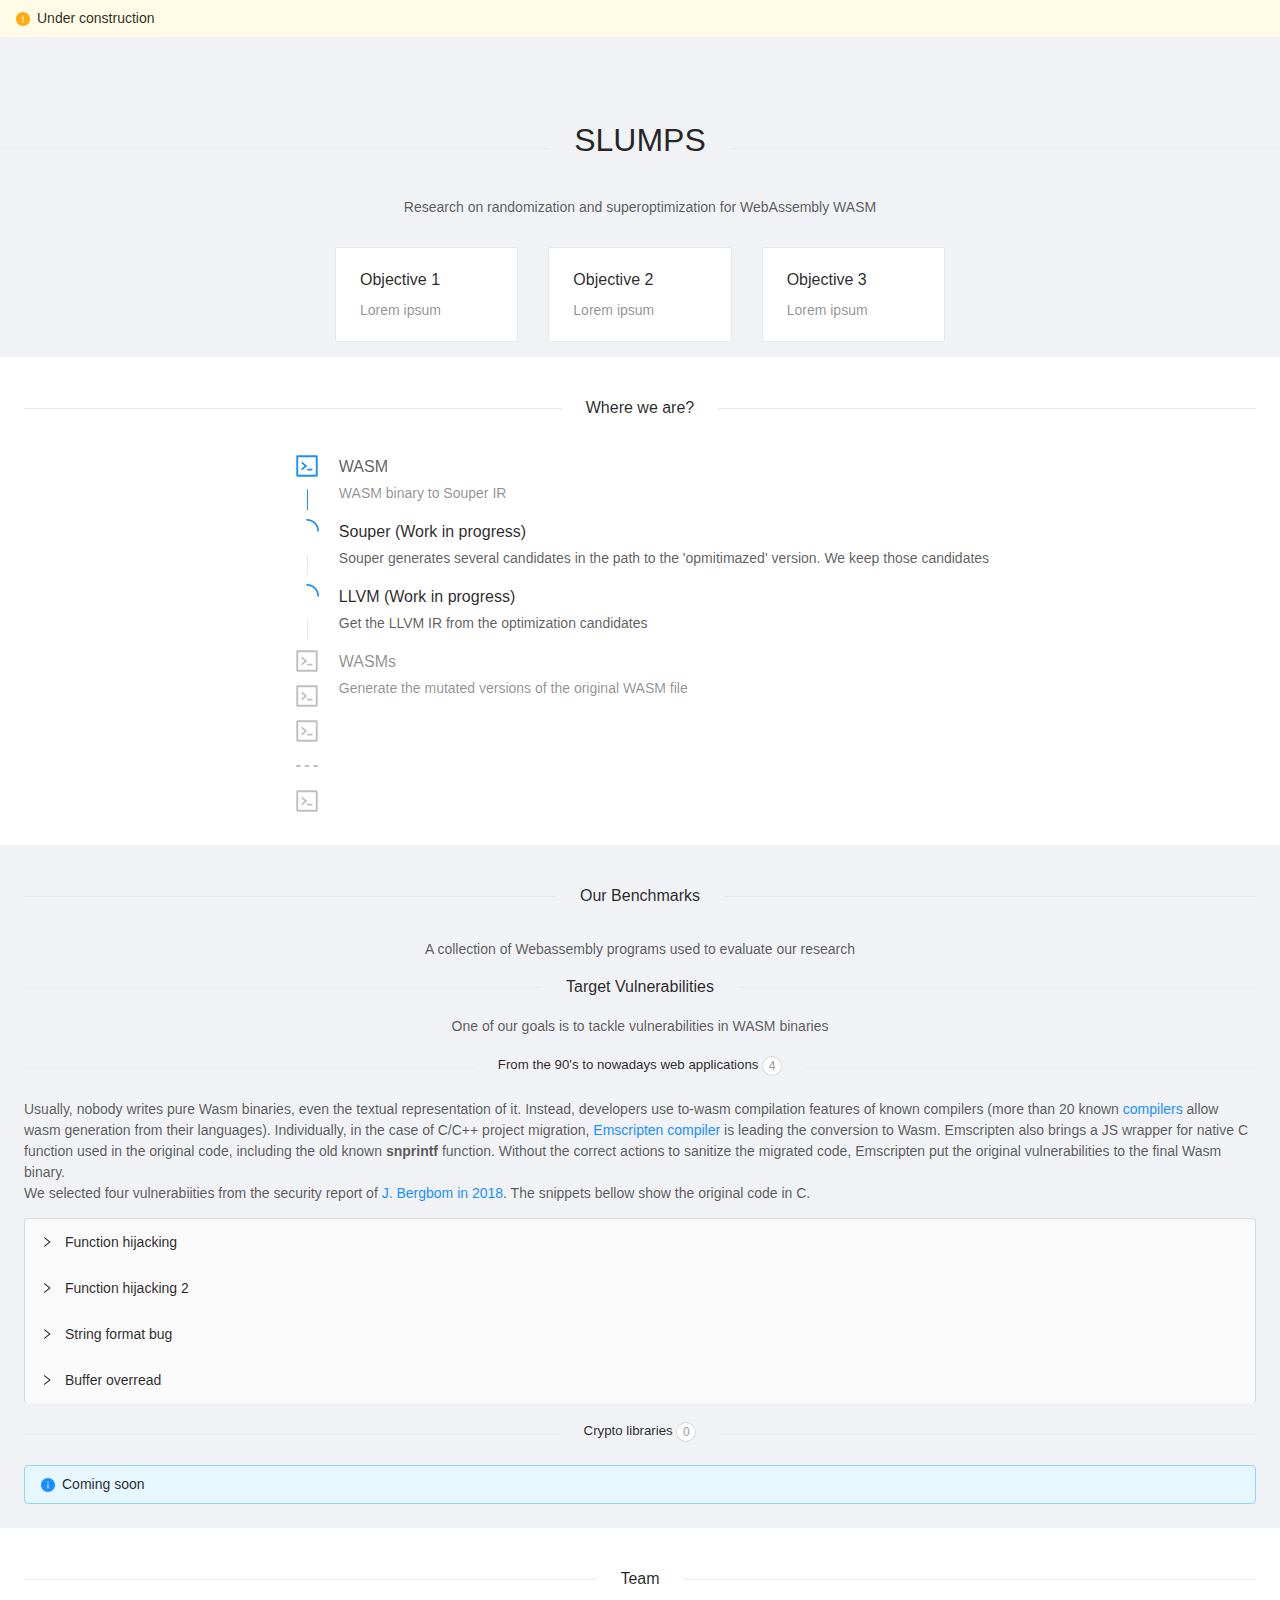
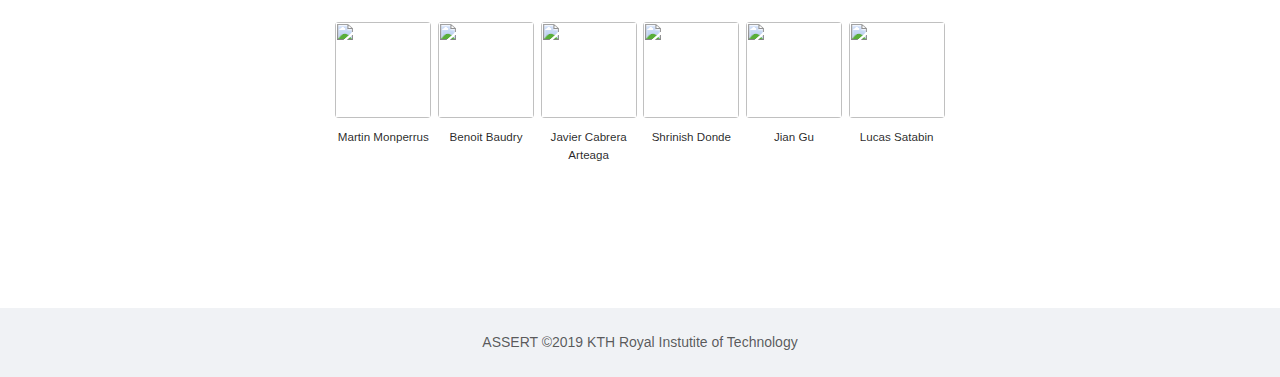
==== commit d7067591: "Updates" ====
--- a/index.html
+++ b/index.html
@@ -1,8 +1,8 @@
-<!DOCTYPE html><html><head><meta charSet="utf-8"/><meta http-equiv="x-ua-compatible" content="ie=edge"/><meta name="viewport" content="width=device-width, initial-scale=1, shrink-to-fit=no"/><style data-href="/styles.49bb89ea2449678a9ece.css">/*!
+<!DOCTYPE html><html><head><meta charSet="utf-8"/><meta http-equiv="x-ua-compatible" content="ie=edge"/><meta name="viewport" content="width=device-width, initial-scale=1, shrink-to-fit=no"/><style data-href="/styles.5365997523c24aac2961.css">/*!
  * 
  * antd v3.24.3
  * 
  * Copyright 2015-present, Alipay, Inc.
  * All rights reserved.
  *       
- */body,html{width:100%;height:100%}input::-ms-clear,input::-ms-reveal{display:none}*,:after,:before{box-sizing:border-box}html{font-family:sans-serif;line-height:1.15;-webkit-text-size-adjust:100%;-ms-text-size-adjust:100%;-ms-overflow-style:scrollbar;-webkit-tap-highlight-color:rgba(0,0,0,0)}@-ms-viewport{width:device-width}article,aside,dialog,figcaption,figure,footer,header,hgroup,main,nav,section{display:block}body{margin:0;color:rgba(0,0,0,.65);font-size:14px;font-family:-apple-system,BlinkMacSystemFont,Segoe UI,PingFang SC,Hiragino Sans GB,Microsoft YaHei,Helvetica Neue,Helvetica,Arial,sans-serif,Apple Color Emoji,Segoe UI Emoji,Segoe UI Symbol;font-variant:tabular-nums;line-height:1.5;background-color:#fff;font-feature-settings:"tnum"}[tabindex="-1"]:focus{outline:none!important}hr{box-sizing:content-box;height:0;overflow:visible}h1,h2,h3,h4,h5,h6{margin-top:0;margin-bottom:.5em;color:rgba(0,0,0,.85);font-weight:500}p{margin-top:0;margin-bottom:1em}abbr[data-original-title],abbr[title]{text-decoration:underline;-webkit-text-decoration:underline dotted;text-decoration:underline dotted;border-bottom:0;cursor:help}address{margin-bottom:1em;font-style:normal;line-height:inherit}input[type=number],input[type=password],input[type=text],textarea{-webkit-appearance:none}dl,ol,ul{margin-top:0;margin-bottom:1em}ol ol,ol ul,ul ol,ul ul{margin-bottom:0}dt{font-weight:500}dd{margin-bottom:.5em;margin-left:0}blockquote{margin:0 0 1em}dfn{font-style:italic}b,strong{font-weight:bolder}small{font-size:80%}sub,sup{position:relative;font-size:75%;line-height:0;vertical-align:baseline}sub{bottom:-.25em}sup{top:-.5em}a{color:#1890ff;text-decoration:none;background-color:transparent;outline:none;cursor:pointer;-webkit-transition:color .3s;transition:color .3s;-webkit-text-decoration-skip:objects}a:hover{color:#40a9ff}a:active{color:#096dd9}a:active,a:hover{text-decoration:none;outline:0}a[disabled]{color:rgba(0,0,0,.25);cursor:not-allowed;pointer-events:none}code,kbd,pre,samp{font-size:1em;font-family:SFMono-Regular,Consolas,Liberation Mono,Menlo,Courier,monospace}pre{margin-top:0;margin-bottom:1em;overflow:auto}figure{margin:0 0 1em}img{vertical-align:middle;border-style:none}svg:not(:root){overflow:hidden}[role=button],a,area,button,input:not([type=range]),label,select,summary,textarea{touch-action:manipulation}table{border-collapse:collapse}caption{padding-top:.75em;padding-bottom:.3em;color:rgba(0,0,0,.45);text-align:left;caption-side:bottom}th{text-align:inherit}button,input,optgroup,select,textarea{margin:0;color:inherit;font-size:inherit;font-family:inherit;line-height:inherit}button,input{overflow:visible}button,select{text-transform:none}[type=reset],[type=submit],button,html [type=button]{-webkit-appearance:button}[type=button]::-moz-focus-inner,[type=reset]::-moz-focus-inner,[type=submit]::-moz-focus-inner,button::-moz-focus-inner{padding:0;border-style:none}input[type=checkbox],input[type=radio]{box-sizing:border-box;padding:0}input[type=date],input[type=datetime-local],input[type=month],input[type=time]{-webkit-appearance:listbox}textarea{overflow:auto;resize:vertical}fieldset{min-width:0;margin:0;padding:0;border:0}legend{display:block;width:100%;max-width:100%;margin-bottom:.5em;padding:0;color:inherit;font-size:1.5em;line-height:inherit;white-space:normal}progress{vertical-align:baseline}[type=number]::-webkit-inner-spin-button,[type=number]::-webkit-outer-spin-button{height:auto}[type=search]{outline-offset:-2px;-webkit-appearance:none}[type=search]::-webkit-search-cancel-button,[type=search]::-webkit-search-decoration{-webkit-appearance:none}::-webkit-file-upload-button{font:inherit;-webkit-appearance:button}output{display:inline-block}summary{display:list-item}template{display:none}[hidden]{display:none!important}mark{padding:.2em;background-color:#feffe6}::selection{color:#fff;background:#1890ff}.clearfix{zoom:1}.clearfix:after,.clearfix:before{display:table;content:""}.clearfix:after{clear:both}.anticon{display:inline-block;color:inherit;font-style:normal;line-height:0;text-align:center;text-transform:none;vertical-align:-.125em;text-rendering:optimizeLegibility;-webkit-font-smoothing:antialiased;-moz-osx-font-smoothing:grayscale}.anticon>*{line-height:1}.anticon svg{display:inline-block}.anticon:before{display:none}.anticon .anticon-icon{display:block}.anticon[tabindex]{cursor:pointer}.anticon-spin,.anticon-spin:before{display:inline-block;-webkit-animation:loadingCircle 1s linear infinite;animation:loadingCircle 1s linear infinite}.fade-appear,.fade-enter,.fade-leave{-webkit-animation-duration:.2s;animation-duration:.2s;-webkit-animation-fill-mode:both;animation-fill-mode:both;-webkit-animation-play-state:paused;animation-play-state:paused}.fade-appear.fade-appear-active,.fade-enter.fade-enter-active{-webkit-animation-name:antFadeIn;animation-name:antFadeIn;-webkit-animation-play-state:running;animation-play-state:running}.fade-leave.fade-leave-active{-webkit-animation-name:antFadeOut;animation-name:antFadeOut;-webkit-animation-play-state:running;animation-play-state:running;pointer-events:none}.fade-appear,.fade-enter{opacity:0}.fade-appear,.fade-enter,.fade-leave{-webkit-animation-timing-function:linear;animation-timing-function:linear}@-webkit-keyframes antFadeIn{0%{opacity:0}to{opacity:1}}@keyframes antFadeIn{0%{opacity:0}to{opacity:1}}@-webkit-keyframes antFadeOut{0%{opacity:1}to{opacity:0}}@keyframes antFadeOut{0%{opacity:1}to{opacity:0}}.move-up-appear,.move-up-enter,.move-up-leave{-webkit-animation-duration:.2s;animation-duration:.2s;-webkit-animation-fill-mode:both;animation-fill-mode:both;-webkit-animation-play-state:paused;animation-play-state:paused}.move-up-appear.move-up-appear-active,.move-up-enter.move-up-enter-active{-webkit-animation-name:antMoveUpIn;animation-name:antMoveUpIn;-webkit-animation-play-state:running;animation-play-state:running}.move-up-leave.move-up-leave-active{-webkit-animation-name:antMoveUpOut;animation-name:antMoveUpOut;-webkit-animation-play-state:running;animation-play-state:running;pointer-events:none}.move-up-appear,.move-up-enter{opacity:0;-webkit-animation-timing-function:cubic-bezier(.08,.82,.17,1);animation-timing-function:cubic-bezier(.08,.82,.17,1)}.move-up-leave{-webkit-animation-timing-function:cubic-bezier(.6,.04,.98,.34);animation-timing-function:cubic-bezier(.6,.04,.98,.34)}.move-down-appear,.move-down-enter,.move-down-leave{-webkit-animation-duration:.2s;animation-duration:.2s;-webkit-animation-fill-mode:both;animation-fill-mode:both;-webkit-animation-play-state:paused;animation-play-state:paused}.move-down-appear.move-down-appear-active,.move-down-enter.move-down-enter-active{-webkit-animation-name:antMoveDownIn;animation-name:antMoveDownIn;-webkit-animation-play-state:running;animation-play-state:running}.move-down-leave.move-down-leave-active{-webkit-animation-name:antMoveDownOut;animation-name:antMoveDownOut;-webkit-animation-play-state:running;animation-play-state:running;pointer-events:none}.move-down-appear,.move-down-enter{opacity:0;-webkit-animation-timing-function:cubic-bezier(.08,.82,.17,1);animation-timing-function:cubic-bezier(.08,.82,.17,1)}.move-down-leave{-webkit-animation-timing-function:cubic-bezier(.6,.04,.98,.34);animation-timing-function:cubic-bezier(.6,.04,.98,.34)}.move-left-appear,.move-left-enter,.move-left-leave{-webkit-animation-duration:.2s;animation-duration:.2s;-webkit-animation-fill-mode:both;animation-fill-mode:both;-webkit-animation-play-state:paused;animation-play-state:paused}.move-left-appear.move-left-appear-active,.move-left-enter.move-left-enter-active{-webkit-animation-name:antMoveLeftIn;animation-name:antMoveLeftIn;-webkit-animation-play-state:running;animation-play-state:running}.move-left-leave.move-left-leave-active{-webkit-animation-name:antMoveLeftOut;animation-name:antMoveLeftOut;-webkit-animation-play-state:running;animation-play-state:running;pointer-events:none}.move-left-appear,.move-left-enter{opacity:0;-webkit-animation-timing-function:cubic-bezier(.08,.82,.17,1);animation-timing-function:cubic-bezier(.08,.82,.17,1)}.move-left-leave{-webkit-animation-timing-function:cubic-bezier(.6,.04,.98,.34);animation-timing-function:cubic-bezier(.6,.04,.98,.34)}.move-right-appear,.move-right-enter,.move-right-leave{-webkit-animation-duration:.2s;animation-duration:.2s;-webkit-animation-fill-mode:both;animation-fill-mode:both;-webkit-animation-play-state:paused;animation-play-state:paused}.move-right-appear.move-right-appear-active,.move-right-enter.move-right-enter-active{-webkit-animation-name:antMoveRightIn;animation-name:antMoveRightIn;-webkit-animation-play-state:running;animation-play-state:running}.move-right-leave.move-right-leave-active{-webkit-animation-name:antMoveRightOut;animation-name:antMoveRightOut;-webkit-animation-play-state:running;animation-play-state:running;pointer-events:none}.move-right-appear,.move-right-enter{opacity:0;-webkit-animation-timing-function:cubic-bezier(.08,.82,.17,1);animation-timing-function:cubic-bezier(.08,.82,.17,1)}.move-right-leave{-webkit-animation-timing-function:cubic-bezier(.6,.04,.98,.34);animation-timing-function:cubic-bezier(.6,.04,.98,.34)}@-webkit-keyframes antMoveDownIn{0%{-webkit-transform:translateY(100%);transform:translateY(100%);-webkit-transform-origin:0 0;transform-origin:0 0;opacity:0}to{-webkit-transform:translateY(0);transform:translateY(0);-webkit-transform-origin:0 0;transform-origin:0 0;opacity:1}}@keyframes antMoveDownIn{0%{-webkit-transform:translateY(100%);transform:translateY(100%);-webkit-transform-origin:0 0;transform-origin:0 0;opacity:0}to{-webkit-transform:translateY(0);transform:translateY(0);-webkit-transform-origin:0 0;transform-origin:0 0;opacity:1}}@-webkit-keyframes antMoveDownOut{0%{-webkit-transform:translateY(0);transform:translateY(0);-webkit-transform-origin:0 0;transform-origin:0 0;opacity:1}to{-webkit-transform:translateY(100%);transform:translateY(100%);-webkit-transform-origin:0 0;transform-origin:0 0;opacity:0}}@keyframes antMoveDownOut{0%{-webkit-transform:translateY(0);transform:translateY(0);-webkit-transform-origin:0 0;transform-origin:0 0;opacity:1}to{-webkit-transform:translateY(100%);transform:translateY(100%);-webkit-transform-origin:0 0;transform-origin:0 0;opacity:0}}@-webkit-keyframes antMoveLeftIn{0%{-webkit-transform:translateX(-100%);transform:translateX(-100%);-webkit-transform-origin:0 0;transform-origin:0 0;opacity:0}to{-webkit-transform:translateX(0);transform:translateX(0);-webkit-transform-origin:0 0;transform-origin:0 0;opacity:1}}@keyframes antMoveLeftIn{0%{-webkit-transform:translateX(-100%);transform:translateX(-100%);-webkit-transform-origin:0 0;transform-origin:0 0;opacity:0}to{-webkit-transform:translateX(0);transform:translateX(0);-webkit-transform-origin:0 0;transform-origin:0 0;opacity:1}}@-webkit-keyframes antMoveLeftOut{0%{-webkit-transform:translateX(0);transform:translateX(0);-webkit-transform-origin:0 0;transform-origin:0 0;opacity:1}to{-webkit-transform:translateX(-100%);transform:translateX(-100%);-webkit-transform-origin:0 0;transform-origin:0 0;opacity:0}}@keyframes antMoveLeftOut{0%{-webkit-transform:translateX(0);transform:translateX(0);-webkit-transform-origin:0 0;transform-origin:0 0;opacity:1}to{-webkit-transform:translateX(-100%);transform:translateX(-100%);-webkit-transform-origin:0 0;transform-origin:0 0;opacity:0}}@-webkit-keyframes antMoveRightIn{0%{-webkit-transform:translateX(100%);transform:translateX(100%);-webkit-transform-origin:0 0;transform-origin:0 0;opacity:0}to{-webkit-transform:translateX(0);transform:translateX(0);-webkit-transform-origin:0 0;transform-origin:0 0;opacity:1}}@keyframes antMoveRightIn{0%{-webkit-transform:translateX(100%);transform:translateX(100%);-webkit-transform-origin:0 0;transform-origin:0 0;opacity:0}to{-webkit-transform:translateX(0);transform:translateX(0);-webkit-transform-origin:0 0;transform-origin:0 0;opacity:1}}@-webkit-keyframes antMoveRightOut{0%{-webkit-transform:translateX(0);transform:translateX(0);-webkit-transform-origin:0 0;transform-origin:0 0;opacity:1}to{-webkit-transform:translateX(100%);transform:translateX(100%);-webkit-transform-origin:0 0;transform-origin:0 0;opacity:0}}@keyframes antMoveRightOut{0%{-webkit-transform:translateX(0);transform:translateX(0);-webkit-transform-origin:0 0;transform-origin:0 0;opacity:1}to{-webkit-transform:translateX(100%);transform:translateX(100%);-webkit-transform-origin:0 0;transform-origin:0 0;opacity:0}}@-webkit-keyframes antMoveUpIn{0%{-webkit-transform:translateY(-100%);transform:translateY(-100%);-webkit-transform-origin:0 0;transform-origin:0 0;opacity:0}to{-webkit-transform:translateY(0);transform:translateY(0);-webkit-transform-origin:0 0;transform-origin:0 0;opacity:1}}@keyframes antMoveUpIn{0%{-webkit-transform:translateY(-100%);transform:translateY(-100%);-webkit-transform-origin:0 0;transform-origin:0 0;opacity:0}to{-webkit-transform:translateY(0);transform:translateY(0);-webkit-transform-origin:0 0;transform-origin:0 0;opacity:1}}@-webkit-keyframes antMoveUpOut{0%{-webkit-transform:translateY(0);transform:translateY(0);-webkit-transform-origin:0 0;transform-origin:0 0;opacity:1}to{-webkit-transform:translateY(-100%);transform:translateY(-100%);-webkit-transform-origin:0 0;transform-origin:0 0;opacity:0}}@keyframes antMoveUpOut{0%{-webkit-transform:translateY(0);transform:translateY(0);-webkit-transform-origin:0 0;transform-origin:0 0;opacity:1}to{-webkit-transform:translateY(-100%);transform:translateY(-100%);-webkit-transform-origin:0 0;transform-origin:0 0;opacity:0}}@-webkit-keyframes loadingCircle{to{-webkit-transform:rotate(1turn);transform:rotate(1turn)}}@keyframes loadingCircle{to{-webkit-transform:rotate(1turn);transform:rotate(1turn)}}[ant-click-animating-without-extra-node=true],[ant-click-animating=true]{position:relative}html{--antd-wave-shadow-color:#1890ff}.ant-click-animating-node,[ant-click-animating-without-extra-node=true]:after{position:absolute;top:0;right:0;bottom:0;left:0;display:block;border-radius:inherit;box-shadow:0 0 0 0 #1890ff;box-shadow:0 0 0 0 var(--antd-wave-shadow-color);opacity:.2;-webkit-animation:fadeEffect 2s cubic-bezier(.08,.82,.17,1),waveEffect .4s cubic-bezier(.08,.82,.17,1);animation:fadeEffect 2s cubic-bezier(.08,.82,.17,1),waveEffect .4s cubic-bezier(.08,.82,.17,1);-webkit-animation-fill-mode:forwards;animation-fill-mode:forwards;content:"";pointer-events:none}@-webkit-keyframes waveEffect{to{box-shadow:0 0 0 #1890ff;box-shadow:0 0 0 6px var(--antd-wave-shadow-color)}}@keyframes waveEffect{to{box-shadow:0 0 0 #1890ff;box-shadow:0 0 0 6px var(--antd-wave-shadow-color)}}@-webkit-keyframes fadeEffect{to{opacity:0}}@keyframes fadeEffect{to{opacity:0}}.slide-up-appear,.slide-up-enter,.slide-up-leave{-webkit-animation-duration:.2s;animation-duration:.2s;-webkit-animation-fill-mode:both;animation-fill-mode:both;-webkit-animation-play-state:paused;animation-play-state:paused}.slide-up-appear.slide-up-appear-active,.slide-up-enter.slide-up-enter-active{-webkit-animation-name:antSlideUpIn;animation-name:antSlideUpIn;-webkit-animation-play-state:running;animation-play-state:running}.slide-up-leave.slide-up-leave-active{-webkit-animation-name:antSlideUpOut;animation-name:antSlideUpOut;-webkit-animation-play-state:running;animation-play-state:running;pointer-events:none}.slide-up-appear,.slide-up-enter{opacity:0;-webkit-animation-timing-function:cubic-bezier(.23,1,.32,1);animation-timing-function:cubic-bezier(.23,1,.32,1)}.slide-up-leave{-webkit-animation-timing-function:cubic-bezier(.755,.05,.855,.06);animation-timing-function:cubic-bezier(.755,.05,.855,.06)}.slide-down-appear,.slide-down-enter,.slide-down-leave{-webkit-animation-duration:.2s;animation-duration:.2s;-webkit-animation-fill-mode:both;animation-fill-mode:both;-webkit-animation-play-state:paused;animation-play-state:paused}.slide-down-appear.slide-down-appear-active,.slide-down-enter.slide-down-enter-active{-webkit-animation-name:antSlideDownIn;animation-name:antSlideDownIn;-webkit-animation-play-state:running;animation-play-state:running}.slide-down-leave.slide-down-leave-active{-webkit-animation-name:antSlideDownOut;animation-name:antSlideDownOut;-webkit-animation-play-state:running;animation-play-state:running;pointer-events:none}.slide-down-appear,.slide-down-enter{opacity:0;-webkit-animation-timing-function:cubic-bezier(.23,1,.32,1);animation-timing-function:cubic-bezier(.23,1,.32,1)}.slide-down-leave{-webkit-animation-timing-function:cubic-bezier(.755,.05,.855,.06);animation-timing-function:cubic-bezier(.755,.05,.855,.06)}.slide-left-appear,.slide-left-enter,.slide-left-leave{-webkit-animation-duration:.2s;animation-duration:.2s;-webkit-animation-fill-mode:both;animation-fill-mode:both;-webkit-animation-play-state:paused;animation-play-state:paused}.slide-left-appear.slide-left-appear-active,.slide-left-enter.slide-left-enter-active{-webkit-animation-name:antSlideLeftIn;animation-name:antSlideLeftIn;-webkit-animation-play-state:running;animation-play-state:running}.slide-left-leave.slide-left-leave-active{-webkit-animation-name:antSlideLeftOut;animation-name:antSlideLeftOut;-webkit-animation-play-state:running;animation-play-state:running;pointer-events:none}.slide-left-appear,.slide-left-enter{opacity:0;-webkit-animation-timing-function:cubic-bezier(.23,1,.32,1);animation-timing-function:cubic-bezier(.23,1,.32,1)}.slide-left-leave{-webkit-animation-timing-function:cubic-bezier(.755,.05,.855,.06);animation-timing-function:cubic-bezier(.755,.05,.855,.06)}.slide-right-appear,.slide-right-enter,.slide-right-leave{-webkit-animation-duration:.2s;animation-duration:.2s;-webkit-animation-fill-mode:both;animation-fill-mode:both;-webkit-animation-play-state:paused;animation-play-state:paused}.slide-right-appear.slide-right-appear-active,.slide-right-enter.slide-right-enter-active{-webkit-animation-name:antSlideRightIn;animation-name:antSlideRightIn;-webkit-animation-play-state:running;animation-play-state:running}.slide-right-leave.slide-right-leave-active{-webkit-animation-name:antSlideRightOut;animation-name:antSlideRightOut;-webkit-animation-play-state:running;animation-play-state:running;pointer-events:none}.slide-right-appear,.slide-right-enter{opacity:0;-webkit-animation-timing-function:cubic-bezier(.23,1,.32,1);animation-timing-function:cubic-bezier(.23,1,.32,1)}.slide-right-leave{-webkit-animation-timing-function:cubic-bezier(.755,.05,.855,.06);animation-timing-function:cubic-bezier(.755,.05,.855,.06)}@-webkit-keyframes antSlideUpIn{0%{-webkit-transform:scaleY(.8);transform:scaleY(.8);-webkit-transform-origin:0 0;transform-origin:0 0;opacity:0}to{-webkit-transform:scaleY(1);transform:scaleY(1);-webkit-transform-origin:0 0;transform-origin:0 0;opacity:1}}@keyframes antSlideUpIn{0%{-webkit-transform:scaleY(.8);transform:scaleY(.8);-webkit-transform-origin:0 0;transform-origin:0 0;opacity:0}to{-webkit-transform:scaleY(1);transform:scaleY(1);-webkit-transform-origin:0 0;transform-origin:0 0;opacity:1}}@-webkit-keyframes antSlideUpOut{0%{-webkit-transform:scaleY(1);transform:scaleY(1);-webkit-transform-origin:0 0;transform-origin:0 0;opacity:1}to{-webkit-transform:scaleY(.8);transform:scaleY(.8);-webkit-transform-origin:0 0;transform-origin:0 0;opacity:0}}@keyframes antSlideUpOut{0%{-webkit-transform:scaleY(1);transform:scaleY(1);-webkit-transform-origin:0 0;transform-origin:0 0;opacity:1}to{-webkit-transform:scaleY(.8);transform:scaleY(.8);-webkit-transform-origin:0 0;transform-origin:0 0;opacity:0}}@-webkit-keyframes antSlideDownIn{0%{-webkit-transform:scaleY(.8);transform:scaleY(.8);-webkit-transform-origin:100% 100%;transform-origin:100% 100%;opacity:0}to{-webkit-transform:scaleY(1);transform:scaleY(1);-webkit-transform-origin:100% 100%;transform-origin:100% 100%;opacity:1}}@keyframes antSlideDownIn{0%{-webkit-transform:scaleY(.8);transform:scaleY(.8);-webkit-transform-origin:100% 100%;transform-origin:100% 100%;opacity:0}to{-webkit-transform:scaleY(1);transform:scaleY(1);-webkit-transform-origin:100% 100%;transform-origin:100% 100%;opacity:1}}@-webkit-keyframes antSlideDownOut{0%{-webkit-transform:scaleY(1);transform:scaleY(1);-webkit-transform-origin:100% 100%;transform-origin:100% 100%;opacity:1}to{-webkit-transform:scaleY(.8);transform:scaleY(.8);-webkit-transform-origin:100% 100%;transform-origin:100% 100%;opacity:0}}@keyframes antSlideDownOut{0%{-webkit-transform:scaleY(1);transform:scaleY(1);-webkit-transform-origin:100% 100%;transform-origin:100% 100%;opacity:1}to{-webkit-transform:scaleY(.8);transform:scaleY(.8);-webkit-transform-origin:100% 100%;transform-origin:100% 100%;opacity:0}}@-webkit-keyframes antSlideLeftIn{0%{-webkit-transform:scaleX(.8);transform:scaleX(.8);-webkit-transform-origin:0 0;transform-origin:0 0;opacity:0}to{-webkit-transform:scaleX(1);transform:scaleX(1);-webkit-transform-origin:0 0;transform-origin:0 0;opacity:1}}@keyframes antSlideLeftIn{0%{-webkit-transform:scaleX(.8);transform:scaleX(.8);-webkit-transform-origin:0 0;transform-origin:0 0;opacity:0}to{-webkit-transform:scaleX(1);transform:scaleX(1);-webkit-transform-origin:0 0;transform-origin:0 0;opacity:1}}@-webkit-keyframes antSlideLeftOut{0%{-webkit-transform:scaleX(1);transform:scaleX(1);-webkit-transform-origin:0 0;transform-origin:0 0;opacity:1}to{-webkit-transform:scaleX(.8);transform:scaleX(.8);-webkit-transform-origin:0 0;transform-origin:0 0;opacity:0}}@keyframes antSlideLeftOut{0%{-webkit-transform:scaleX(1);transform:scaleX(1);-webkit-transform-origin:0 0;transform-origin:0 0;opacity:1}to{-webkit-transform:scaleX(.8);transform:scaleX(.8);-webkit-transform-origin:0 0;transform-origin:0 0;opacity:0}}@-webkit-keyframes antSlideRightIn{0%{-webkit-transform:scaleX(.8);transform:scaleX(.8);-webkit-transform-origin:100% 0;transform-origin:100% 0;opacity:0}to{-webkit-transform:scaleX(1);transform:scaleX(1);-webkit-transform-origin:100% 0;transform-origin:100% 0;opacity:1}}@keyframes antSlideRightIn{0%{-webkit-transform:scaleX(.8);transform:scaleX(.8);-webkit-transform-origin:100% 0;transform-origin:100% 0;opacity:0}to{-webkit-transform:scaleX(1);transform:scaleX(1);-webkit-transform-origin:100% 0;transform-origin:100% 0;opacity:1}}@-webkit-keyframes antSlideRightOut{0%{-webkit-transform:scaleX(1);transform:scaleX(1);-webkit-transform-origin:100% 0;transform-origin:100% 0;opacity:1}to{-webkit-transform:scaleX(.8);transform:scaleX(.8);-webkit-transform-origin:100% 0;transform-origin:100% 0;opacity:0}}@keyframes antSlideRightOut{0%{-webkit-transform:scaleX(1);transform:scaleX(1);-webkit-transform-origin:100% 0;transform-origin:100% 0;opacity:1}to{-webkit-transform:scaleX(.8);transform:scaleX(.8);-webkit-transform-origin:100% 0;transform-origin:100% 0;opacity:0}}.swing-appear,.swing-enter{-webkit-animation-duration:.2s;animation-duration:.2s;-webkit-animation-fill-mode:both;animation-fill-mode:both;-webkit-animation-play-state:paused;animation-play-state:paused}.swing-appear.swing-appear-active,.swing-enter.swing-enter-active{-webkit-animation-name:antSwingIn;animation-name:antSwingIn;-webkit-animation-play-state:running;animation-play-state:running}@-webkit-keyframes antSwingIn{0%,to{-webkit-transform:translateX(0);transform:translateX(0)}20%{-webkit-transform:translateX(-10px);transform:translateX(-10px)}40%{-webkit-transform:translateX(10px);transform:translateX(10px)}60%{-webkit-transform:translateX(-5px);transform:translateX(-5px)}80%{-webkit-transform:translateX(5px);transform:translateX(5px)}}@keyframes antSwingIn{0%,to{-webkit-transform:translateX(0);transform:translateX(0)}20%{-webkit-transform:translateX(-10px);transform:translateX(-10px)}40%{-webkit-transform:translateX(10px);transform:translateX(10px)}60%{-webkit-transform:translateX(-5px);transform:translateX(-5px)}80%{-webkit-transform:translateX(5px);transform:translateX(5px)}}.zoom-appear,.zoom-enter,.zoom-leave{-webkit-animation-duration:.2s;animation-duration:.2s;-webkit-animation-fill-mode:both;animation-fill-mode:both;-webkit-animation-play-state:paused;animation-play-state:paused}.zoom-appear.zoom-appear-active,.zoom-enter.zoom-enter-active{-webkit-animation-name:antZoomIn;animation-name:antZoomIn;-webkit-animation-play-state:running;animation-play-state:running}.zoom-leave.zoom-leave-active{-webkit-animation-name:antZoomOut;animation-name:antZoomOut;-webkit-animation-play-state:running;animation-play-state:running;pointer-events:none}.zoom-appear,.zoom-enter{-webkit-transform:scale(0);transform:scale(0);opacity:0;-webkit-animation-timing-function:cubic-bezier(.08,.82,.17,1);animation-timing-function:cubic-bezier(.08,.82,.17,1)}.zoom-leave{-webkit-animation-timing-function:cubic-bezier(.78,.14,.15,.86);animation-timing-function:cubic-bezier(.78,.14,.15,.86)}.zoom-big-appear,.zoom-big-enter,.zoom-big-leave{-webkit-animation-duration:.2s;animation-duration:.2s;-webkit-animation-fill-mode:both;animation-fill-mode:both;-webkit-animation-play-state:paused;animation-play-state:paused}.zoom-big-appear.zoom-big-appear-active,.zoom-big-enter.zoom-big-enter-active{-webkit-animation-name:antZoomBigIn;animation-name:antZoomBigIn;-webkit-animation-play-state:running;animation-play-state:running}.zoom-big-leave.zoom-big-leave-active{-webkit-animation-name:antZoomBigOut;animation-name:antZoomBigOut;-webkit-animation-play-state:running;animation-play-state:running;pointer-events:none}.zoom-big-appear,.zoom-big-enter{-webkit-transform:scale(0);transform:scale(0);opacity:0;-webkit-animation-timing-function:cubic-bezier(.08,.82,.17,1);animation-timing-function:cubic-bezier(.08,.82,.17,1)}.zoom-big-leave{-webkit-animation-timing-function:cubic-bezier(.78,.14,.15,.86);animation-timing-function:cubic-bezier(.78,.14,.15,.86)}.zoom-big-fast-appear,.zoom-big-fast-enter,.zoom-big-fast-leave{-webkit-animation-duration:.1s;animation-duration:.1s;-webkit-animation-fill-mode:both;animation-fill-mode:both;-webkit-animation-play-state:paused;animation-play-state:paused}.zoom-big-fast-appear.zoom-big-fast-appear-active,.zoom-big-fast-enter.zoom-big-fast-enter-active{-webkit-animation-name:antZoomBigIn;animation-name:antZoomBigIn;-webkit-animation-play-state:running;animation-play-state:running}.zoom-big-fast-leave.zoom-big-fast-leave-active{-webkit-animation-name:antZoomBigOut;animation-name:antZoomBigOut;-webkit-animation-play-state:running;animation-play-state:running;pointer-events:none}.zoom-big-fast-appear,.zoom-big-fast-enter{-webkit-transform:scale(0);transform:scale(0);opacity:0;-webkit-animation-timing-function:cubic-bezier(.08,.82,.17,1);animation-timing-function:cubic-bezier(.08,.82,.17,1)}.zoom-big-fast-leave{-webkit-animation-timing-function:cubic-bezier(.78,.14,.15,.86);animation-timing-function:cubic-bezier(.78,.14,.15,.86)}.zoom-up-appear,.zoom-up-enter,.zoom-up-leave{-webkit-animation-duration:.2s;animation-duration:.2s;-webkit-animation-fill-mode:both;animation-fill-mode:both;-webkit-animation-play-state:paused;animation-play-state:paused}.zoom-up-appear.zoom-up-appear-active,.zoom-up-enter.zoom-up-enter-active{-webkit-animation-name:antZoomUpIn;animation-name:antZoomUpIn;-webkit-animation-play-state:running;animation-play-state:running}.zoom-up-leave.zoom-up-leave-active{-webkit-animation-name:antZoomUpOut;animation-name:antZoomUpOut;-webkit-animation-play-state:running;animation-play-state:running;pointer-events:none}.zoom-up-appear,.zoom-up-enter{-webkit-transform:scale(0);transform:scale(0);opacity:0;-webkit-animation-timing-function:cubic-bezier(.08,.82,.17,1);animation-timing-function:cubic-bezier(.08,.82,.17,1)}.zoom-up-leave{-webkit-animation-timing-function:cubic-bezier(.78,.14,.15,.86);animation-timing-function:cubic-bezier(.78,.14,.15,.86)}.zoom-down-appear,.zoom-down-enter,.zoom-down-leave{-webkit-animation-duration:.2s;animation-duration:.2s;-webkit-animation-fill-mode:both;animation-fill-mode:both;-webkit-animation-play-state:paused;animation-play-state:paused}.zoom-down-appear.zoom-down-appear-active,.zoom-down-enter.zoom-down-enter-active{-webkit-animation-name:antZoomDownIn;animation-name:antZoomDownIn;-webkit-animation-play-state:running;animation-play-state:running}.zoom-down-leave.zoom-down-leave-active{-webkit-animation-name:antZoomDownOut;animation-name:antZoomDownOut;-webkit-animation-play-state:running;animation-play-state:running;pointer-events:none}.zoom-down-appear,.zoom-down-enter{-webkit-transform:scale(0);transform:scale(0);opacity:0;-webkit-animation-timing-function:cubic-bezier(.08,.82,.17,1);animation-timing-function:cubic-bezier(.08,.82,.17,1)}.zoom-down-leave{-webkit-animation-timing-function:cubic-bezier(.78,.14,.15,.86);animation-timing-function:cubic-bezier(.78,.14,.15,.86)}.zoom-left-appear,.zoom-left-enter,.zoom-left-leave{-webkit-animation-duration:.2s;animation-duration:.2s;-webkit-animation-fill-mode:both;animation-fill-mode:both;-webkit-animation-play-state:paused;animation-play-state:paused}.zoom-left-appear.zoom-left-appear-active,.zoom-left-enter.zoom-left-enter-active{-webkit-animation-name:antZoomLeftIn;animation-name:antZoomLeftIn;-webkit-animation-play-state:running;animation-play-state:running}.zoom-left-leave.zoom-left-leave-active{-webkit-animation-name:antZoomLeftOut;animation-name:antZoomLeftOut;-webkit-animation-play-state:running;animation-play-state:running;pointer-events:none}.zoom-left-appear,.zoom-left-enter{-webkit-transform:scale(0);transform:scale(0);opacity:0;-webkit-animation-timing-function:cubic-bezier(.08,.82,.17,1);animation-timing-function:cubic-bezier(.08,.82,.17,1)}.zoom-left-leave{-webkit-animation-timing-function:cubic-bezier(.78,.14,.15,.86);animation-timing-function:cubic-bezier(.78,.14,.15,.86)}.zoom-right-appear,.zoom-right-enter,.zoom-right-leave{-webkit-animation-duration:.2s;animation-duration:.2s;-webkit-animation-fill-mode:both;animation-fill-mode:both;-webkit-animation-play-state:paused;animation-play-state:paused}.zoom-right-appear.zoom-right-appear-active,.zoom-right-enter.zoom-right-enter-active{-webkit-animation-name:antZoomRightIn;animation-name:antZoomRightIn;-webkit-animation-play-state:running;animation-play-state:running}.zoom-right-leave.zoom-right-leave-active{-webkit-animation-name:antZoomRightOut;animation-name:antZoomRightOut;-webkit-animation-play-state:running;animation-play-state:running;pointer-events:none}.zoom-right-appear,.zoom-right-enter{-webkit-transform:scale(0);transform:scale(0);opacity:0;-webkit-animation-timing-function:cubic-bezier(.08,.82,.17,1);animation-timing-function:cubic-bezier(.08,.82,.17,1)}.zoom-right-leave{-webkit-animation-timing-function:cubic-bezier(.78,.14,.15,.86);animation-timing-function:cubic-bezier(.78,.14,.15,.86)}@-webkit-keyframes antZoomIn{0%{-webkit-transform:scale(.2);transform:scale(.2);opacity:0}to{-webkit-transform:scale(1);transform:scale(1);opacity:1}}@keyframes antZoomIn{0%{-webkit-transform:scale(.2);transform:scale(.2);opacity:0}to{-webkit-transform:scale(1);transform:scale(1);opacity:1}}@-webkit-keyframes antZoomOut{0%{-webkit-transform:scale(1);transform:scale(1)}to{-webkit-transform:scale(.2);transform:scale(.2);opacity:0}}@keyframes antZoomOut{0%{-webkit-transform:scale(1);transform:scale(1)}to{-webkit-transform:scale(.2);transform:scale(.2);opacity:0}}@-webkit-keyframes antZoomBigIn{0%{-webkit-transform:scale(.8);transform:scale(.8);opacity:0}to{-webkit-transform:scale(1);transform:scale(1);opacity:1}}@keyframes antZoomBigIn{0%{-webkit-transform:scale(.8);transform:scale(.8);opacity:0}to{-webkit-transform:scale(1);transform:scale(1);opacity:1}}@-webkit-keyframes antZoomBigOut{0%{-webkit-transform:scale(1);transform:scale(1)}to{-webkit-transform:scale(.8);transform:scale(.8);opacity:0}}@keyframes antZoomBigOut{0%{-webkit-transform:scale(1);transform:scale(1)}to{-webkit-transform:scale(.8);transform:scale(.8);opacity:0}}@-webkit-keyframes antZoomUpIn{0%{-webkit-transform:scale(.8);transform:scale(.8);-webkit-transform-origin:50% 0;transform-origin:50% 0;opacity:0}to{-webkit-transform:scale(1);transform:scale(1);-webkit-transform-origin:50% 0;transform-origin:50% 0}}@keyframes antZoomUpIn{0%{-webkit-transform:scale(.8);transform:scale(.8);-webkit-transform-origin:50% 0;transform-origin:50% 0;opacity:0}to{-webkit-transform:scale(1);transform:scale(1);-webkit-transform-origin:50% 0;transform-origin:50% 0}}@-webkit-keyframes antZoomUpOut{0%{-webkit-transform:scale(1);transform:scale(1);-webkit-transform-origin:50% 0;transform-origin:50% 0}to{-webkit-transform:scale(.8);transform:scale(.8);-webkit-transform-origin:50% 0;transform-origin:50% 0;opacity:0}}@keyframes antZoomUpOut{0%{-webkit-transform:scale(1);transform:scale(1);-webkit-transform-origin:50% 0;transform-origin:50% 0}to{-webkit-transform:scale(.8);transform:scale(.8);-webkit-transform-origin:50% 0;transform-origin:50% 0;opacity:0}}@-webkit-keyframes antZoomLeftIn{0%{-webkit-transform:scale(.8);transform:scale(.8);-webkit-transform-origin:0 50%;transform-origin:0 50%;opacity:0}to{-webkit-transform:scale(1);transform:scale(1);-webkit-transform-origin:0 50%;transform-origin:0 50%}}@keyframes antZoomLeftIn{0%{-webkit-transform:scale(.8);transform:scale(.8);-webkit-transform-origin:0 50%;transform-origin:0 50%;opacity:0}to{-webkit-transform:scale(1);transform:scale(1);-webkit-transform-origin:0 50%;transform-origin:0 50%}}@-webkit-keyframes antZoomLeftOut{0%{-webkit-transform:scale(1);transform:scale(1);-webkit-transform-origin:0 50%;transform-origin:0 50%}to{-webkit-transform:scale(.8);transform:scale(.8);-webkit-transform-origin:0 50%;transform-origin:0 50%;opacity:0}}@keyframes antZoomLeftOut{0%{-webkit-transform:scale(1);transform:scale(1);-webkit-transform-origin:0 50%;transform-origin:0 50%}to{-webkit-transform:scale(.8);transform:scale(.8);-webkit-transform-origin:0 50%;transform-origin:0 50%;opacity:0}}@-webkit-keyframes antZoomRightIn{0%{-webkit-transform:scale(.8);transform:scale(.8);-webkit-transform-origin:100% 50%;transform-origin:100% 50%;opacity:0}to{-webkit-transform:scale(1);transform:scale(1);-webkit-transform-origin:100% 50%;transform-origin:100% 50%}}@keyframes antZoomRightIn{0%{-webkit-transform:scale(.8);transform:scale(.8);-webkit-transform-origin:100% 50%;transform-origin:100% 50%;opacity:0}to{-webkit-transform:scale(1);transform:scale(1);-webkit-transform-origin:100% 50%;transform-origin:100% 50%}}@-webkit-keyframes antZoomRightOut{0%{-webkit-transform:scale(1);transform:scale(1);-webkit-transform-origin:100% 50%;transform-origin:100% 50%}to{-webkit-transform:scale(.8);transform:scale(.8);-webkit-transform-origin:100% 50%;transform-origin:100% 50%;opacity:0}}@keyframes antZoomRightOut{0%{-webkit-transform:scale(1);transform:scale(1);-webkit-transform-origin:100% 50%;transform-origin:100% 50%}to{-webkit-transform:scale(.8);transform:scale(.8);-webkit-transform-origin:100% 50%;transform-origin:100% 50%;opacity:0}}@-webkit-keyframes antZoomDownIn{0%{-webkit-transform:scale(.8);transform:scale(.8);-webkit-transform-origin:50% 100%;transform-origin:50% 100%;opacity:0}to{-webkit-transform:scale(1);transform:scale(1);-webkit-transform-origin:50% 100%;transform-origin:50% 100%}}@keyframes antZoomDownIn{0%{-webkit-transform:scale(.8);transform:scale(.8);-webkit-transform-origin:50% 100%;transform-origin:50% 100%;opacity:0}to{-webkit-transform:scale(1);transform:scale(1);-webkit-transform-origin:50% 100%;transform-origin:50% 100%}}@-webkit-keyframes antZoomDownOut{0%{-webkit-transform:scale(1);transform:scale(1);-webkit-transform-origin:50% 100%;transform-origin:50% 100%}to{-webkit-transform:scale(.8);transform:scale(.8);-webkit-transform-origin:50% 100%;transform-origin:50% 100%;opacity:0}}@keyframes antZoomDownOut{0%{-webkit-transform:scale(1);transform:scale(1);-webkit-transform-origin:50% 100%;transform-origin:50% 100%}to{-webkit-transform:scale(.8);transform:scale(.8);-webkit-transform-origin:50% 100%;transform-origin:50% 100%;opacity:0}}.ant-motion-collapse-legacy{overflow:hidden}.ant-motion-collapse,.ant-motion-collapse-legacy-active{-webkit-transition:height .15s cubic-bezier(.645,.045,.355,1),opacity .15s cubic-bezier(.645,.045,.355,1)!important;transition:height .15s cubic-bezier(.645,.045,.355,1),opacity .15s cubic-bezier(.645,.045,.355,1)!important}.ant-motion-collapse{overflow:hidden}.ant-affix{position:fixed;z-index:10}.ant-alert{box-sizing:border-box;margin:0;color:rgba(0,0,0,.65);font-size:14px;font-variant:tabular-nums;line-height:1.5;list-style:none;font-feature-settings:"tnum";position:relative;padding:8px 15px 8px 37px;word-wrap:break-word;border-radius:4px}.ant-alert.ant-alert-no-icon{padding:8px 15px}.ant-alert.ant-alert-closable{padding-right:30px}.ant-alert-icon{position:absolute;top:11.5px;left:16px}.ant-alert-description{display:none;font-size:14px;line-height:22px}.ant-alert-success{background-color:#f6ffed;border:1px solid #b7eb8f}.ant-alert-success .ant-alert-icon{color:#52c41a}.ant-alert-info{background-color:#e6f7ff;border:1px solid #91d5ff}.ant-alert-info .ant-alert-icon{color:#1890ff}.ant-alert-warning{background-color:#fffbe6;border:1px solid #ffe58f}.ant-alert-warning .ant-alert-icon{color:#faad14}.ant-alert-error{background-color:#fff1f0;border:1px solid #ffa39e}.ant-alert-error .ant-alert-icon{color:#f5222d}.ant-alert-close-icon{position:absolute;top:8px;right:16px;overflow:hidden;font-size:12px;line-height:22px;background-color:transparent;border:none;cursor:pointer}.ant-alert-close-icon .anticon-close{color:rgba(0,0,0,.45);-webkit-transition:color .3s;transition:color .3s}.ant-alert-close-icon .anticon-close:hover{color:rgba(0,0,0,.75)}.ant-alert-close-text{color:rgba(0,0,0,.45);-webkit-transition:color .3s;transition:color .3s}.ant-alert-close-text:hover{color:rgba(0,0,0,.75)}.ant-alert-with-description{position:relative;padding:15px 15px 15px 64px;color:rgba(0,0,0,.65);line-height:1.5;border-radius:4px}.ant-alert-with-description.ant-alert-no-icon{padding:15px}.ant-alert-with-description .ant-alert-icon{position:absolute;top:16px;left:24px;font-size:24px}.ant-alert-with-description .ant-alert-close-icon{position:absolute;top:16px;right:16px;font-size:14px;cursor:pointer}.ant-alert-with-description .ant-alert-message{display:block;margin-bottom:4px;color:rgba(0,0,0,.85);font-size:16px}.ant-alert-message{color:rgba(0,0,0,.85)}.ant-alert-with-description .ant-alert-description{display:block}.ant-alert.ant-alert-close{height:0!important;margin:0;padding-top:0;padding-bottom:0;-webkit-transform-origin:50% 0;transform-origin:50% 0;-webkit-transition:all .3s cubic-bezier(.78,.14,.15,.86);transition:all .3s cubic-bezier(.78,.14,.15,.86)}.ant-alert-slide-up-leave{-webkit-animation:antAlertSlideUpOut .3s cubic-bezier(.78,.14,.15,.86);animation:antAlertSlideUpOut .3s cubic-bezier(.78,.14,.15,.86);-webkit-animation-fill-mode:both;animation-fill-mode:both}.ant-alert-banner{margin-bottom:0;border:0;border-radius:0}@-webkit-keyframes antAlertSlideUpIn{0%{-webkit-transform:scaleY(0);transform:scaleY(0);-webkit-transform-origin:0 0;transform-origin:0 0;opacity:0}to{-webkit-transform:scaleY(1);transform:scaleY(1);-webkit-transform-origin:0 0;transform-origin:0 0;opacity:1}}@keyframes antAlertSlideUpIn{0%{-webkit-transform:scaleY(0);transform:scaleY(0);-webkit-transform-origin:0 0;transform-origin:0 0;opacity:0}to{-webkit-transform:scaleY(1);transform:scaleY(1);-webkit-transform-origin:0 0;transform-origin:0 0;opacity:1}}@-webkit-keyframes antAlertSlideUpOut{0%{-webkit-transform:scaleY(1);transform:scaleY(1);-webkit-transform-origin:0 0;transform-origin:0 0;opacity:1}to{-webkit-transform:scaleY(0);transform:scaleY(0);-webkit-transform-origin:0 0;transform-origin:0 0;opacity:0}}@keyframes antAlertSlideUpOut{0%{-webkit-transform:scaleY(1);transform:scaleY(1);-webkit-transform-origin:0 0;transform-origin:0 0;opacity:1}to{-webkit-transform:scaleY(0);transform:scaleY(0);-webkit-transform-origin:0 0;transform-origin:0 0;opacity:0}}.ant-anchor{box-sizing:border-box;margin:0;color:rgba(0,0,0,.65);font-size:14px;font-variant:tabular-nums;line-height:1.5;list-style:none;font-feature-settings:"tnum";position:relative;padding:0 0 0 2px}.ant-anchor-wrapper{margin-left:-4px;padding-left:4px;overflow:auto;background-color:#fff}.ant-anchor-ink{position:absolute;top:0;left:0;height:100%}.ant-anchor-ink:before{position:relative;display:block;width:2px;height:100%;margin:0 auto;background-color:#e8e8e8;content:" "}.ant-anchor-ink-ball{position:absolute;left:50%;display:none;width:8px;height:8px;background-color:#fff;border:2px solid #1890ff;border-radius:8px;-webkit-transform:translateX(-50%);transform:translateX(-50%);-webkit-transition:top .3s ease-in-out;transition:top .3s ease-in-out}.ant-anchor-ink-ball.visible{display:inline-block}.ant-anchor.fixed .ant-anchor-ink .ant-anchor-ink-ball{display:none}.ant-anchor-link{padding:7px 0 7px 16px;line-height:1.143}.ant-anchor-link-title{position:relative;display:block;margin-bottom:6px;overflow:hidden;color:rgba(0,0,0,.65);white-space:nowrap;text-overflow:ellipsis;-webkit-transition:all .3s;transition:all .3s}.ant-anchor-link-title:only-child{margin-bottom:0}.ant-anchor-link-active>.ant-anchor-link-title{color:#1890ff}.ant-anchor-link .ant-anchor-link{padding-top:5px;padding-bottom:5px}.ant-select-auto-complete{box-sizing:border-box;margin:0;padding:0;color:rgba(0,0,0,.65);font-size:14px;font-variant:tabular-nums;line-height:1.5;list-style:none;font-feature-settings:"tnum"}.ant-select-auto-complete.ant-select .ant-select-selection{border:0;box-shadow:none}.ant-select-auto-complete.ant-select .ant-select-selection__rendered{height:100%;margin-right:0;margin-left:0;line-height:32px}.ant-select-auto-complete.ant-select .ant-select-selection__placeholder{margin-right:12px;margin-left:12px}.ant-select-auto-complete.ant-select .ant-select-selection--single{height:auto}.ant-select-auto-complete.ant-select .ant-select-search--inline{position:static;float:left}.ant-select-auto-complete.ant-select-allow-clear .ant-select-selection:hover .ant-select-selection__rendered{margin-right:0!important}.ant-select-auto-complete.ant-select .ant-input{height:32px;line-height:1.5;background:transparent;border-width:1px}.ant-select-auto-complete.ant-select .ant-input:focus,.ant-select-auto-complete.ant-select .ant-input:hover{border-color:#40a9ff;border-right-width:1px!important}.ant-select-auto-complete.ant-select .ant-input[disabled]{color:rgba(0,0,0,.25);background-color:#f5f5f5;cursor:not-allowed;opacity:1;background-color:transparent}.ant-select-auto-complete.ant-select .ant-input[disabled]:hover{border-color:#d9d9d9;border-right-width:1px!important}.ant-select-auto-complete.ant-select-lg .ant-select-selection__rendered{line-height:40px}.ant-select-auto-complete.ant-select-lg .ant-input{height:40px;padding-top:6px;padding-bottom:6px}.ant-select-auto-complete.ant-select-sm .ant-select-selection__rendered{line-height:24px}.ant-select-auto-complete.ant-select-sm .ant-input{height:24px;padding-top:1px;padding-bottom:1px}.ant-input-group>.ant-select-auto-complete .ant-select-search__field.ant-input-affix-wrapper{display:inline;float:none}.ant-select{box-sizing:border-box;color:rgba(0,0,0,.65);font-size:14px;font-variant:tabular-nums;line-height:1.5;font-feature-settings:"tnum";position:relative;display:inline-block;outline:0}.ant-select,.ant-select ol,.ant-select ul{margin:0;padding:0;list-style:none}.ant-select>ul>li>a{padding:0;background-color:#fff}.ant-select-arrow{display:inline-block;color:inherit;font-style:normal;line-height:0;text-align:center;text-transform:none;vertical-align:-.125em;text-rendering:optimizeLegibility;-webkit-font-smoothing:antialiased;-moz-osx-font-smoothing:grayscale;position:absolute;top:50%;right:11px;margin-top:-6px;color:rgba(0,0,0,.25);font-size:12px;line-height:1;-webkit-transform-origin:50% 50%;transform-origin:50% 50%}.ant-select-arrow>*{line-height:1}.ant-select-arrow svg{display:inline-block}.ant-select-arrow:before{display:none}.ant-select-arrow .ant-select-arrow-icon{display:block}.ant-select-arrow .ant-select-arrow-icon svg{-webkit-transition:-webkit-transform .3s;transition:-webkit-transform .3s;transition:transform .3s;transition:transform .3s,-webkit-transform .3s}.ant-select-selection{display:block;box-sizing:border-box;background-color:#fff;border:1px solid #d9d9d9;border-top:1.02px solid #d9d9d9;border-radius:4px;outline:none;-webkit-transition:all .3s cubic-bezier(.645,.045,.355,1);transition:all .3s cubic-bezier(.645,.045,.355,1);-webkit-user-select:none;-moz-user-select:none;-ms-user-select:none;user-select:none}.ant-select-selection:hover{border-color:#40a9ff;border-right-width:1px!important}.ant-select-focused .ant-select-selection,.ant-select-selection:active,.ant-select-selection:focus{border-color:#40a9ff;border-right-width:1px!important;outline:0;box-shadow:0 0 0 2px rgba(24,144,255,.2)}.ant-select-selection__clear{position:absolute;top:50%;right:11px;z-index:1;display:inline-block;width:12px;height:12px;margin-top:-6px;color:rgba(0,0,0,.25);font-size:12px;font-style:normal;line-height:12px;text-align:center;text-transform:none;background:#fff;cursor:pointer;opacity:0;-webkit-transition:color .3s ease,opacity .15s ease;transition:color .3s ease,opacity .15s ease;text-rendering:auto}.ant-select-selection__clear:before{display:block}.ant-select-selection__clear:hover{color:rgba(0,0,0,.45)}.ant-select-selection:hover .ant-select-selection__clear{opacity:1}.ant-select-selection-selected-value{float:left;max-width:100%;overflow:hidden;white-space:nowrap;text-overflow:ellipsis}.ant-select-no-arrow .ant-select-selection-selected-value{padding-right:0}.ant-select-disabled{color:rgba(0,0,0,.25)}.ant-select-disabled .ant-select-selection{background:#f5f5f5;cursor:not-allowed}.ant-select-disabled .ant-select-selection:active,.ant-select-disabled .ant-select-selection:focus,.ant-select-disabled .ant-select-selection:hover{border-color:#d9d9d9;box-shadow:none}.ant-select-disabled .ant-select-selection__clear{display:none;visibility:hidden;pointer-events:none}.ant-select-disabled .ant-select-selection--multiple .ant-select-selection__choice{padding-right:10px;color:rgba(0,0,0,.33);background:#f5f5f5}.ant-select-disabled .ant-select-selection--multiple .ant-select-selection__choice__remove{display:none}.ant-select-selection--single{position:relative;height:32px;cursor:pointer}.ant-select-selection--single .ant-select-selection__rendered{margin-right:24px}.ant-select-no-arrow .ant-select-selection__rendered{margin-right:11px}.ant-select-selection__rendered{position:relative;display:block;margin-right:11px;margin-left:11px;line-height:30px}.ant-select-selection__rendered:after{display:inline-block;width:0;visibility:hidden;content:".";pointer-events:none}.ant-select-lg{font-size:16px}.ant-select-lg .ant-select-selection--single{height:40px}.ant-select-lg .ant-select-selection__rendered{line-height:38px}.ant-select-lg .ant-select-selection--multiple{min-height:40px}.ant-select-lg .ant-select-selection--multiple .ant-select-selection__rendered li{height:32px;line-height:32px}.ant-select-lg .ant-select-selection--multiple .ant-select-arrow,.ant-select-lg .ant-select-selection--multiple .ant-select-selection__clear{top:20px}.ant-select-sm .ant-select-selection--single{height:24px}.ant-select-sm .ant-select-selection__rendered{margin-left:7px;line-height:22px}.ant-select-sm .ant-select-selection--multiple{min-height:24px}.ant-select-sm .ant-select-selection--multiple .ant-select-selection__rendered li{height:16px;line-height:14px}.ant-select-sm .ant-select-selection--multiple .ant-select-arrow,.ant-select-sm .ant-select-selection--multiple .ant-select-selection__clear{top:12px}.ant-select-sm .ant-select-arrow,.ant-select-sm .ant-select-selection__clear{right:8px}.ant-select-disabled .ant-select-selection__choice__remove{color:rgba(0,0,0,.25);cursor:default}.ant-select-disabled .ant-select-selection__choice__remove:hover{color:rgba(0,0,0,.25)}.ant-select-search__field__wrap{position:relative;display:inline-block}.ant-select-search__field__placeholder,.ant-select-selection__placeholder{position:absolute;top:50%;right:9px;left:0;max-width:100%;height:20px;margin-top:-10px;overflow:hidden;color:#bfbfbf;line-height:20px;white-space:nowrap;text-align:left;text-overflow:ellipsis}.ant-select-search__field__placeholder{left:12px}.ant-select-search__field__mirror{position:absolute;top:0;left:0;white-space:pre;opacity:0;pointer-events:none}.ant-select-search--inline{position:absolute;width:100%;height:100%}.ant-select-search--inline .ant-select-search__field__wrap{width:100%;height:100%}.ant-select-search--inline .ant-select-search__field{width:100%;height:100%;font-size:100%;line-height:1;background:transparent;border-width:0;border-radius:4px;outline:0}.ant-select-search--inline>i{float:right}.ant-select-selection--multiple{min-height:32px;padding-bottom:3px;cursor:text;zoom:1}.ant-select-selection--multiple:after,.ant-select-selection--multiple:before{display:table;content:""}.ant-select-selection--multiple:after{clear:both}.ant-select-selection--multiple .ant-select-search--inline{position:static;float:left;width:auto;max-width:100%;padding:0}.ant-select-selection--multiple .ant-select-search--inline .ant-select-search__field{width:.75em;max-width:100%}.ant-select-selection--multiple .ant-select-selection__rendered{height:auto;margin-bottom:-3px;margin-left:5px}.ant-select-selection--multiple .ant-select-selection__placeholder{margin-left:6px}.ant-select-selection--multiple .ant-select-selection__rendered>ul>li,.ant-select-selection--multiple>ul>li{height:24px;margin-top:3px;line-height:22px}.ant-select-selection--multiple .ant-select-selection__choice{position:relative;float:left;max-width:99%;margin-right:4px;padding:0 20px 0 10px;overflow:hidden;color:rgba(0,0,0,.65);background-color:#fafafa;border:1px solid #e8e8e8;border-radius:2px;cursor:default;-webkit-transition:padding .3s cubic-bezier(.645,.045,.355,1);transition:padding .3s cubic-bezier(.645,.045,.355,1)}.ant-select-selection--multiple .ant-select-selection__choice__disabled{padding:0 10px}.ant-select-selection--multiple .ant-select-selection__choice__content{display:inline-block;max-width:100%;overflow:hidden;white-space:nowrap;text-overflow:ellipsis;-webkit-transition:margin .3s cubic-bezier(.645,.045,.355,1);transition:margin .3s cubic-bezier(.645,.045,.355,1)}.ant-select-selection--multiple .ant-select-selection__choice__remove{color:inherit;font-style:normal;line-height:0;text-align:center;text-transform:none;vertical-align:-.125em;text-rendering:optimizeLegibility;-webkit-font-smoothing:antialiased;-moz-osx-font-smoothing:grayscale;position:absolute;right:4px;color:rgba(0,0,0,.45);font-weight:700;line-height:inherit;cursor:pointer;-webkit-transition:all .3s;transition:all .3s;display:inline-block;font-size:12px;font-size:10px\9;-webkit-transform:scale(.83333) rotate(0deg);transform:scale(.83333) rotate(0deg)}.ant-select-selection--multiple .ant-select-selection__choice__remove>*{line-height:1}.ant-select-selection--multiple .ant-select-selection__choice__remove svg{display:inline-block}.ant-select-selection--multiple .ant-select-selection__choice__remove:before{display:none}.ant-select-selection--multiple .ant-select-selection__choice__remove .ant-select-selection--multiple .ant-select-selection__choice__remove-icon{display:block}:root .ant-select-selection--multiple .ant-select-selection__choice__remove{font-size:12px}.ant-select-selection--multiple .ant-select-selection__choice__remove:hover{color:rgba(0,0,0,.75)}.ant-select-selection--multiple .ant-select-arrow,.ant-select-selection--multiple .ant-select-selection__clear{top:16px}.ant-select-allow-clear .ant-select-selection--single .ant-select-selection-selected-value{padding-right:16px}.ant-select-allow-clear .ant-select-selection--multiple .ant-select-selection__rendered,.ant-select-show-arrow .ant-select-selection--multiple .ant-select-selection__rendered{margin-right:20px}.ant-select-open .ant-select-arrow-icon svg{-webkit-transform:rotate(180deg);transform:rotate(180deg)}.ant-select-open .ant-select-selection{border-color:#40a9ff;border-right-width:1px!important;outline:0;box-shadow:0 0 0 2px rgba(24,144,255,.2)}.ant-select-combobox .ant-select-arrow{display:none}.ant-select-combobox .ant-select-search--inline{float:none;width:100%;height:100%}.ant-select-combobox .ant-select-search__field__wrap{width:100%;height:100%}.ant-select-combobox .ant-select-search__field{position:relative;z-index:1;width:100%;height:100%;box-shadow:none;-webkit-transition:all .3s cubic-bezier(.645,.045,.355,1),height 0s;transition:all .3s cubic-bezier(.645,.045,.355,1),height 0s}.ant-select-combobox.ant-select-allow-clear .ant-select-selection:hover .ant-select-selection__rendered,.ant-select-combobox.ant-select-show-arrow .ant-select-selection:hover .ant-select-selection__rendered{margin-right:20px}.ant-select-dropdown{margin:0;padding:0;color:rgba(0,0,0,.65);font-variant:tabular-nums;line-height:1.5;list-style:none;font-feature-settings:"tnum";position:absolute;top:-9999px;left:-9999px;z-index:1050;box-sizing:border-box;font-size:14px;font-variant:normal;background-color:#fff;border-radius:4px;outline:none;box-shadow:0 2px 8px rgba(0,0,0,.15)}.ant-select-dropdown.slide-up-appear.slide-up-appear-active.ant-select-dropdown-placement-bottomLeft,.ant-select-dropdown.slide-up-enter.slide-up-enter-active.ant-select-dropdown-placement-bottomLeft{-webkit-animation-name:antSlideUpIn;animation-name:antSlideUpIn}.ant-select-dropdown.slide-up-appear.slide-up-appear-active.ant-select-dropdown-placement-topLeft,.ant-select-dropdown.slide-up-enter.slide-up-enter-active.ant-select-dropdown-placement-topLeft{-webkit-animation-name:antSlideDownIn;animation-name:antSlideDownIn}.ant-select-dropdown.slide-up-leave.slide-up-leave-active.ant-select-dropdown-placement-bottomLeft{-webkit-animation-name:antSlideUpOut;animation-name:antSlideUpOut}.ant-select-dropdown.slide-up-leave.slide-up-leave-active.ant-select-dropdown-placement-topLeft{-webkit-animation-name:antSlideDownOut;animation-name:antSlideDownOut}.ant-select-dropdown-hidden{display:none}.ant-select-dropdown-menu{max-height:250px;margin-bottom:0;padding-left:0;overflow:auto;list-style:none;outline:none}.ant-select-dropdown-menu-item-group-list{margin:0;padding:0}.ant-select-dropdown-menu-item-group-list>.ant-select-dropdown-menu-item{padding-left:20px}.ant-select-dropdown-menu-item-group-title{height:32px;padding:0 12px;color:rgba(0,0,0,.45);font-size:12px;line-height:32px}.ant-select-dropdown-menu-item-group-list .ant-select-dropdown-menu-item:first-child:not(:last-child),.ant-select-dropdown-menu-item-group:not(:last-child) .ant-select-dropdown-menu-item-group-list .ant-select-dropdown-menu-item:last-child{border-radius:0}.ant-select-dropdown-menu-item{position:relative;display:block;padding:5px 12px;overflow:hidden;color:rgba(0,0,0,.65);font-weight:400;line-height:22px;white-space:nowrap;text-overflow:ellipsis;cursor:pointer;-webkit-transition:background .3s ease;transition:background .3s ease}.ant-select-dropdown-menu-item:hover:not(.ant-select-dropdown-menu-item-disabled){background-color:#e6f7ff}.ant-select-dropdown-menu-item:first-child{border-radius:4px 4px 0 0}.ant-select-dropdown-menu-item:last-child{border-radius:0 0 4px 4px}.ant-select-dropdown-menu-item-selected{color:rgba(0,0,0,.65);font-weight:600;background-color:#fafafa}.ant-select-dropdown-menu-item-disabled,.ant-select-dropdown-menu-item-disabled:hover{color:rgba(0,0,0,.25);cursor:not-allowed}.ant-select-dropdown-menu-item-active:not(.ant-select-dropdown-menu-item-disabled){background-color:#e6f7ff}.ant-select-dropdown-menu-item-divider{height:1px;margin:1px 0;overflow:hidden;line-height:0;background-color:#e8e8e8}.ant-select-dropdown.ant-select-dropdown--multiple .ant-select-dropdown-menu-item{padding-right:32px}.ant-select-dropdown.ant-select-dropdown--multiple .ant-select-dropdown-menu-item .ant-select-selected-icon{position:absolute;top:50%;right:12px;color:transparent;font-weight:700;font-size:12px;text-shadow:0 .1px 0,.1px 0 0,0 -.1px 0,-.1px 0;-webkit-transform:translateY(-50%);transform:translateY(-50%);-webkit-transition:all .2s;transition:all .2s}.ant-select-dropdown.ant-select-dropdown--multiple .ant-select-dropdown-menu-item:hover .ant-select-selected-icon{color:rgba(0,0,0,.87)}.ant-select-dropdown.ant-select-dropdown--multiple .ant-select-dropdown-menu-item-disabled .ant-select-selected-icon{display:none}.ant-select-dropdown.ant-select-dropdown--multiple .ant-select-dropdown-menu-item-selected .ant-select-selected-icon,.ant-select-dropdown.ant-select-dropdown--multiple .ant-select-dropdown-menu-item-selected:hover .ant-select-selected-icon{display:inline-block;color:#1890ff}.ant-select-dropdown--empty.ant-select-dropdown--multiple .ant-select-dropdown-menu-item{padding-right:12px}.ant-select-dropdown-container-open .ant-select-dropdown,.ant-select-dropdown-open .ant-select-dropdown{display:block}.ant-empty{margin:0 8px;font-size:14px;line-height:22px;text-align:center}.ant-empty-image{height:100px;margin-bottom:8px}.ant-empty-image img{height:100%}.ant-empty-image svg{height:100%;margin:auto}.ant-empty-description{margin:0}.ant-empty-footer{margin-top:16px}.ant-empty-normal{margin:32px 0;color:rgba(0,0,0,.25)}.ant-empty-normal .ant-empty-image{height:40px}.ant-empty-small{margin:8px 0;color:rgba(0,0,0,.25)}.ant-empty-small .ant-empty-image{height:35px}.ant-input{box-sizing:border-box;margin:0;font-variant:tabular-nums;list-style:none;font-feature-settings:"tnum";position:relative;display:inline-block;width:100%;height:32px;padding:4px 11px;color:rgba(0,0,0,.65);font-size:14px;line-height:1.5;background-color:#fff;background-image:none;border:1px solid #d9d9d9;border-radius:4px;-webkit-transition:all .3s;transition:all .3s}.ant-input::-moz-placeholder{color:#bfbfbf;opacity:1}.ant-input:-ms-input-placeholder{color:#bfbfbf}.ant-input::-webkit-input-placeholder{color:#bfbfbf}.ant-input:placeholder-shown{text-overflow:ellipsis}.ant-input:focus,.ant-input:hover{border-color:#40a9ff;border-right-width:1px!important}.ant-input:focus{outline:0;box-shadow:0 0 0 2px rgba(24,144,255,.2)}.ant-input-disabled{color:rgba(0,0,0,.25);background-color:#f5f5f5;cursor:not-allowed;opacity:1}.ant-input-disabled:hover{border-color:#d9d9d9;border-right-width:1px!important}.ant-input[disabled]{color:rgba(0,0,0,.25);background-color:#f5f5f5;cursor:not-allowed;opacity:1}.ant-input[disabled]:hover{border-color:#d9d9d9;border-right-width:1px!important}textarea.ant-input{max-width:100%;height:auto;min-height:32px;line-height:1.5;vertical-align:bottom;-webkit-transition:all .3s,height 0s;transition:all .3s,height 0s}.ant-input-lg{height:40px;padding:6px 11px;font-size:16px}.ant-input-sm{height:24px;padding:1px 7px}.ant-input-group{box-sizing:border-box;margin:0;padding:0;color:rgba(0,0,0,.65);font-size:14px;font-variant:tabular-nums;line-height:1.5;list-style:none;font-feature-settings:"tnum";position:relative;display:table;width:100%;border-collapse:separate;border-spacing:0}.ant-input-group[class*=col-]{float:none;padding-right:0;padding-left:0}.ant-input-group>[class*=col-]{padding-right:8px}.ant-input-group>[class*=col-]:last-child{padding-right:0}.ant-input-group-addon,.ant-input-group-wrap,.ant-input-group>.ant-input{display:table-cell}.ant-input-group-addon:not(:first-child):not(:last-child),.ant-input-group-wrap:not(:first-child):not(:last-child),.ant-input-group>.ant-input:not(:first-child):not(:last-child){border-radius:0}.ant-input-group-addon,.ant-input-group-wrap{width:1px;white-space:nowrap;vertical-align:middle}.ant-input-group-wrap>*{display:block!important}.ant-input-group .ant-input{float:left;width:100%;margin-bottom:0;text-align:inherit}.ant-input-group .ant-input:focus,.ant-input-group .ant-input:hover{z-index:1;border-right-width:1px}.ant-input-group-addon{position:relative;padding:0 11px;color:rgba(0,0,0,.65);font-weight:400;font-size:14px;text-align:center;background-color:#fafafa;border:1px solid #d9d9d9;border-radius:4px;-webkit-transition:all .3s;transition:all .3s}.ant-input-group-addon .ant-select{margin:-5px -11px}.ant-input-group-addon .ant-select .ant-select-selection{margin:-1px;background-color:inherit;border:1px solid transparent;box-shadow:none}.ant-input-group-addon .ant-select-focused .ant-select-selection,.ant-input-group-addon .ant-select-open .ant-select-selection{color:#1890ff}.ant-input-group-addon>i:only-child:after{position:absolute;top:0;right:0;bottom:0;left:0;content:""}.ant-input-group-addon:first-child,.ant-input-group-addon:first-child .ant-select .ant-select-selection,.ant-input-group>.ant-input:first-child,.ant-input-group>.ant-input:first-child .ant-select .ant-select-selection{border-top-right-radius:0;border-bottom-right-radius:0}.ant-input-group>.ant-input-affix-wrapper:not(:first-child) .ant-input{border-top-left-radius:0;border-bottom-left-radius:0}.ant-input-group>.ant-input-affix-wrapper:not(:last-child) .ant-input{border-top-right-radius:0;border-bottom-right-radius:0}.ant-input-group-addon:first-child{border-right:0}.ant-input-group-addon:last-child{border-left:0}.ant-input-group-addon:last-child,.ant-input-group-addon:last-child .ant-select .ant-select-selection,.ant-input-group>.ant-input:last-child,.ant-input-group>.ant-input:last-child .ant-select .ant-select-selection{border-top-left-radius:0;border-bottom-left-radius:0}.ant-input-group-lg .ant-input,.ant-input-group-lg>.ant-input-group-addon{height:40px;padding:6px 11px;font-size:16px}.ant-input-group-sm .ant-input,.ant-input-group-sm>.ant-input-group-addon{height:24px;padding:1px 7px}.ant-input-group-lg .ant-select-selection--single{height:40px}.ant-input-group-sm .ant-select-selection--single{height:24px}.ant-input-group .ant-input-affix-wrapper{display:table-cell;float:left;width:100%}.ant-input-group.ant-input-group-compact{display:block;zoom:1}.ant-input-group.ant-input-group-compact:after,.ant-input-group.ant-input-group-compact:before{display:table;content:""}.ant-input-group.ant-input-group-compact:after{clear:both}.ant-input-group.ant-input-group-compact-addon:not(:first-child):not(:last-child),.ant-input-group.ant-input-group-compact-wrap:not(:first-child):not(:last-child),.ant-input-group.ant-input-group-compact>.ant-input:not(:first-child):not(:last-child){border-right-width:1px}.ant-input-group.ant-input-group-compact-addon:not(:first-child):not(:last-child):focus,.ant-input-group.ant-input-group-compact-addon:not(:first-child):not(:last-child):hover,.ant-input-group.ant-input-group-compact-wrap:not(:first-child):not(:last-child):focus,.ant-input-group.ant-input-group-compact-wrap:not(:first-child):not(:last-child):hover,.ant-input-group.ant-input-group-compact>.ant-input:not(:first-child):not(:last-child):focus,.ant-input-group.ant-input-group-compact>.ant-input:not(:first-child):not(:last-child):hover{z-index:1}.ant-input-group.ant-input-group-compact>*{display:inline-block;float:none;vertical-align:top;border-radius:0}.ant-input-group.ant-input-group-compact>:not(:last-child){margin-right:-1px;border-right-width:1px}.ant-input-group.ant-input-group-compact .ant-input{float:none}.ant-input-group.ant-input-group-compact>.ant-calendar-picker .ant-input,.ant-input-group.ant-input-group-compact>.ant-cascader-picker .ant-input,.ant-input-group.ant-input-group-compact>.ant-mention-wrapper .ant-mention-editor,.ant-input-group.ant-input-group-compact>.ant-select-auto-complete .ant-input,.ant-input-group.ant-input-group-compact>.ant-select>.ant-select-selection,.ant-input-group.ant-input-group-compact>.ant-time-picker .ant-time-picker-input{border-right-width:1px;border-radius:0}.ant-input-group.ant-input-group-compact>.ant-calendar-picker .ant-input:focus,.ant-input-group.ant-input-group-compact>.ant-calendar-picker .ant-input:hover,.ant-input-group.ant-input-group-compact>.ant-cascader-picker .ant-input:focus,.ant-input-group.ant-input-group-compact>.ant-cascader-picker .ant-input:hover,.ant-input-group.ant-input-group-compact>.ant-mention-wrapper .ant-mention-editor:focus,.ant-input-group.ant-input-group-compact>.ant-mention-wrapper .ant-mention-editor:hover,.ant-input-group.ant-input-group-compact>.ant-select-auto-complete .ant-input:focus,.ant-input-group.ant-input-group-compact>.ant-select-auto-complete .ant-input:hover,.ant-input-group.ant-input-group-compact>.ant-select>.ant-select-selection:focus,.ant-input-group.ant-input-group-compact>.ant-select>.ant-select-selection:hover,.ant-input-group.ant-input-group-compact>.ant-time-picker .ant-time-picker-input:focus,.ant-input-group.ant-input-group-compact>.ant-time-picker .ant-time-picker-input:hover{z-index:1}.ant-input-group.ant-input-group-compact>.ant-calendar-picker:first-child .ant-input,.ant-input-group.ant-input-group-compact>.ant-cascader-picker:first-child .ant-input,.ant-input-group.ant-input-group-compact>.ant-mention-wrapper:first-child .ant-mention-editor,.ant-input-group.ant-input-group-compact>.ant-select-auto-complete:first-child .ant-input,.ant-input-group.ant-input-group-compact>.ant-select:first-child>.ant-select-selection,.ant-input-group.ant-input-group-compact>.ant-time-picker:first-child .ant-time-picker-input,.ant-input-group.ant-input-group-compact>:first-child{border-top-left-radius:4px;border-bottom-left-radius:4px}.ant-input-group.ant-input-group-compact>.ant-calendar-picker:last-child .ant-input,.ant-input-group.ant-input-group-compact>.ant-cascader-picker-focused:last-child .ant-input,.ant-input-group.ant-input-group-compact>.ant-cascader-picker:last-child .ant-input,.ant-input-group.ant-input-group-compact>.ant-mention-wrapper:last-child .ant-mention-editor,.ant-input-group.ant-input-group-compact>.ant-select-auto-complete:last-child .ant-input,.ant-input-group.ant-input-group-compact>.ant-select:last-child>.ant-select-selection,.ant-input-group.ant-input-group-compact>.ant-time-picker:last-child .ant-time-picker-input,.ant-input-group.ant-input-group-compact>:last-child{border-right-width:1px;border-top-right-radius:4px;border-bottom-right-radius:4px}.ant-input-group.ant-input-group-compact>.ant-select-auto-complete .ant-input{vertical-align:top}.ant-input-group-wrapper{display:inline-block;width:100%;text-align:start;vertical-align:top}.ant-input-affix-wrapper{box-sizing:border-box;margin:0;padding:0;color:rgba(0,0,0,.65);font-size:14px;font-variant:tabular-nums;line-height:1.5;list-style:none;font-feature-settings:"tnum";position:relative;display:inline-block;width:100%;text-align:start}.ant-input-affix-wrapper:hover .ant-input:not(.ant-input-disabled){border-color:#40a9ff;border-right-width:1px!important}.ant-input-affix-wrapper .ant-input{position:relative;text-align:inherit}.ant-input-affix-wrapper .ant-input-prefix,.ant-input-affix-wrapper .ant-input-suffix{position:absolute;top:50%;z-index:2;display:flex;align-items:center;color:rgba(0,0,0,.65);line-height:0;-webkit-transform:translateY(-50%);transform:translateY(-50%)}.ant-input-affix-wrapper .ant-input-prefix :not(.anticon),.ant-input-affix-wrapper .ant-input-suffix :not(.anticon){line-height:1.5}.ant-input-affix-wrapper .ant-input-disabled~.ant-input-suffix .anticon{color:rgba(0,0,0,.25);cursor:not-allowed}.ant-input-affix-wrapper .ant-input-prefix{left:12px}.ant-input-affix-wrapper .ant-input-suffix{right:12px}.ant-input-affix-wrapper .ant-input:not(:first-child){padding-left:30px}.ant-input-affix-wrapper .ant-input:not(:last-child){padding-right:30px}.ant-input-affix-wrapper.ant-input-affix-wrapper-with-clear-btn .ant-input:not(:last-child){padding-right:49px}.ant-input-affix-wrapper .ant-input{min-height:100%}.ant-input-password-icon{color:rgba(0,0,0,.45);cursor:pointer;-webkit-transition:all .3s;transition:all .3s}.ant-input-password-icon:hover{color:#333}.ant-input-clear-icon{color:rgba(0,0,0,.25);font-size:12px;vertical-align:0;cursor:pointer;-webkit-transition:color .3s;transition:color .3s}.ant-input-clear-icon:hover{color:rgba(0,0,0,.45)}.ant-input-clear-icon:active{color:rgba(0,0,0,.65)}.ant-input-clear-icon+i{margin-left:6px}.ant-input-search-icon{color:rgba(0,0,0,.45);cursor:pointer;-webkit-transition:all .3s;transition:all .3s}.ant-input-search-icon:hover{color:rgba(0,0,0,.8)}.ant-input-search-enter-button input{border-right:0}.ant-input-search-enter-button+.ant-input-group-addon,.ant-input-search-enter-button input+.ant-input-group-addon{padding:0;border:0}.ant-input-search-enter-button+.ant-input-group-addon .ant-input-search-button,.ant-input-search-enter-button input+.ant-input-group-addon .ant-input-search-button{border-top-left-radius:0;border-bottom-left-radius:0}.ant-btn{line-height:1.5;position:relative;display:inline-block;font-weight:400;white-space:nowrap;text-align:center;background-image:none;box-shadow:0 2px 0 rgba(0,0,0,.015);cursor:pointer;-webkit-transition:all .3s cubic-bezier(.645,.045,.355,1);transition:all .3s cubic-bezier(.645,.045,.355,1);-webkit-user-select:none;-moz-user-select:none;-ms-user-select:none;user-select:none;touch-action:manipulation;height:32px;padding:0 15px;font-size:14px;border-radius:4px;color:rgba(0,0,0,.65);background-color:#fff;border:1px solid #d9d9d9}.ant-btn>.anticon{line-height:1}.ant-btn,.ant-btn:active,.ant-btn:focus{outline:0}.ant-btn:not([disabled]):hover{text-decoration:none}.ant-btn:not([disabled]):active{outline:0;box-shadow:none}.ant-btn.disabled,.ant-btn[disabled]{cursor:not-allowed}.ant-btn.disabled>*,.ant-btn[disabled]>*{pointer-events:none}.ant-btn-lg{height:40px;padding:0 15px;font-size:16px;border-radius:4px}.ant-btn-sm{height:24px;padding:0 7px;font-size:14px;border-radius:4px}.ant-btn>a:only-child{color:currentColor}.ant-btn>a:only-child:after{position:absolute;top:0;right:0;bottom:0;left:0;background:transparent;content:""}.ant-btn:focus,.ant-btn:hover{color:#40a9ff;background-color:#fff;border-color:#40a9ff}.ant-btn:focus>a:only-child,.ant-btn:hover>a:only-child{color:currentColor}.ant-btn:focus>a:only-child:after,.ant-btn:hover>a:only-child:after{position:absolute;top:0;right:0;bottom:0;left:0;background:transparent;content:""}.ant-btn.active,.ant-btn:active{color:#096dd9;background-color:#fff;border-color:#096dd9}.ant-btn.active>a:only-child,.ant-btn:active>a:only-child{color:currentColor}.ant-btn.active>a:only-child:after,.ant-btn:active>a:only-child:after{position:absolute;top:0;right:0;bottom:0;left:0;background:transparent;content:""}.ant-btn-disabled,.ant-btn-disabled.active,.ant-btn-disabled:active,.ant-btn-disabled:focus,.ant-btn-disabled:hover,.ant-btn.disabled,.ant-btn.disabled.active,.ant-btn.disabled:active,.ant-btn.disabled:focus,.ant-btn.disabled:hover,.ant-btn[disabled],.ant-btn[disabled].active,.ant-btn[disabled]:active,.ant-btn[disabled]:focus,.ant-btn[disabled]:hover{color:rgba(0,0,0,.25);background-color:#f5f5f5;border-color:#d9d9d9;text-shadow:none;box-shadow:none}.ant-btn-disabled.active>a:only-child,.ant-btn-disabled:active>a:only-child,.ant-btn-disabled:focus>a:only-child,.ant-btn-disabled:hover>a:only-child,.ant-btn-disabled>a:only-child,.ant-btn.disabled.active>a:only-child,.ant-btn.disabled:active>a:only-child,.ant-btn.disabled:focus>a:only-child,.ant-btn.disabled:hover>a:only-child,.ant-btn.disabled>a:only-child,.ant-btn[disabled].active>a:only-child,.ant-btn[disabled]:active>a:only-child,.ant-btn[disabled]:focus>a:only-child,.ant-btn[disabled]:hover>a:only-child,.ant-btn[disabled]>a:only-child{color:currentColor}.ant-btn-disabled.active>a:only-child:after,.ant-btn-disabled:active>a:only-child:after,.ant-btn-disabled:focus>a:only-child:after,.ant-btn-disabled:hover>a:only-child:after,.ant-btn-disabled>a:only-child:after,.ant-btn.disabled.active>a:only-child:after,.ant-btn.disabled:active>a:only-child:after,.ant-btn.disabled:focus>a:only-child:after,.ant-btn.disabled:hover>a:only-child:after,.ant-btn.disabled>a:only-child:after,.ant-btn[disabled].active>a:only-child:after,.ant-btn[disabled]:active>a:only-child:after,.ant-btn[disabled]:focus>a:only-child:after,.ant-btn[disabled]:hover>a:only-child:after,.ant-btn[disabled]>a:only-child:after{position:absolute;top:0;right:0;bottom:0;left:0;background:transparent;content:""}.ant-btn.active,.ant-btn:active,.ant-btn:focus,.ant-btn:hover{text-decoration:none;background:#fff}.ant-btn>i,.ant-btn>span{display:inline-block;-webkit-transition:margin-left .3s cubic-bezier(.645,.045,.355,1);transition:margin-left .3s cubic-bezier(.645,.045,.355,1);pointer-events:none}.ant-btn-primary{color:#fff;background-color:#1890ff;border-color:#1890ff;text-shadow:0 -1px 0 rgba(0,0,0,.12);box-shadow:0 2px 0 rgba(0,0,0,.045)}.ant-btn-primary>a:only-child{color:currentColor}.ant-btn-primary>a:only-child:after{position:absolute;top:0;right:0;bottom:0;left:0;background:transparent;content:""}.ant-btn-primary:focus,.ant-btn-primary:hover{color:#fff;background-color:#40a9ff;border-color:#40a9ff}.ant-btn-primary:focus>a:only-child,.ant-btn-primary:hover>a:only-child{color:currentColor}.ant-btn-primary:focus>a:only-child:after,.ant-btn-primary:hover>a:only-child:after{position:absolute;top:0;right:0;bottom:0;left:0;background:transparent;content:""}.ant-btn-primary.active,.ant-btn-primary:active{color:#fff;background-color:#096dd9;border-color:#096dd9}.ant-btn-primary.active>a:only-child,.ant-btn-primary:active>a:only-child{color:currentColor}.ant-btn-primary.active>a:only-child:after,.ant-btn-primary:active>a:only-child:after{position:absolute;top:0;right:0;bottom:0;left:0;background:transparent;content:""}.ant-btn-primary-disabled,.ant-btn-primary-disabled.active,.ant-btn-primary-disabled:active,.ant-btn-primary-disabled:focus,.ant-btn-primary-disabled:hover,.ant-btn-primary.disabled,.ant-btn-primary.disabled.active,.ant-btn-primary.disabled:active,.ant-btn-primary.disabled:focus,.ant-btn-primary.disabled:hover,.ant-btn-primary[disabled],.ant-btn-primary[disabled].active,.ant-btn-primary[disabled]:active,.ant-btn-primary[disabled]:focus,.ant-btn-primary[disabled]:hover{color:rgba(0,0,0,.25);background-color:#f5f5f5;border-color:#d9d9d9;text-shadow:none;box-shadow:none}.ant-btn-primary-disabled.active>a:only-child,.ant-btn-primary-disabled:active>a:only-child,.ant-btn-primary-disabled:focus>a:only-child,.ant-btn-primary-disabled:hover>a:only-child,.ant-btn-primary-disabled>a:only-child,.ant-btn-primary.disabled.active>a:only-child,.ant-btn-primary.disabled:active>a:only-child,.ant-btn-primary.disabled:focus>a:only-child,.ant-btn-primary.disabled:hover>a:only-child,.ant-btn-primary.disabled>a:only-child,.ant-btn-primary[disabled].active>a:only-child,.ant-btn-primary[disabled]:active>a:only-child,.ant-btn-primary[disabled]:focus>a:only-child,.ant-btn-primary[disabled]:hover>a:only-child,.ant-btn-primary[disabled]>a:only-child{color:currentColor}.ant-btn-primary-disabled.active>a:only-child:after,.ant-btn-primary-disabled:active>a:only-child:after,.ant-btn-primary-disabled:focus>a:only-child:after,.ant-btn-primary-disabled:hover>a:only-child:after,.ant-btn-primary-disabled>a:only-child:after,.ant-btn-primary.disabled.active>a:only-child:after,.ant-btn-primary.disabled:active>a:only-child:after,.ant-btn-primary.disabled:focus>a:only-child:after,.ant-btn-primary.disabled:hover>a:only-child:after,.ant-btn-primary.disabled>a:only-child:after,.ant-btn-primary[disabled].active>a:only-child:after,.ant-btn-primary[disabled]:active>a:only-child:after,.ant-btn-primary[disabled]:focus>a:only-child:after,.ant-btn-primary[disabled]:hover>a:only-child:after,.ant-btn-primary[disabled]>a:only-child:after{position:absolute;top:0;right:0;bottom:0;left:0;background:transparent;content:""}.ant-btn-group .ant-btn-primary:not(:first-child):not(:last-child){border-right-color:#40a9ff;border-left-color:#40a9ff}.ant-btn-group .ant-btn-primary:not(:first-child):not(:last-child):disabled{border-color:#d9d9d9}.ant-btn-group .ant-btn-primary:first-child:not(:last-child){border-right-color:#40a9ff}.ant-btn-group .ant-btn-primary:first-child:not(:last-child)[disabled]{border-right-color:#d9d9d9}.ant-btn-group .ant-btn-primary+.ant-btn-primary,.ant-btn-group .ant-btn-primary:last-child:not(:first-child){border-left-color:#40a9ff}.ant-btn-group .ant-btn-primary+.ant-btn-primary[disabled],.ant-btn-group .ant-btn-primary:last-child:not(:first-child)[disabled]{border-left-color:#d9d9d9}.ant-btn-ghost{color:rgba(0,0,0,.65);background-color:transparent;border-color:#d9d9d9}.ant-btn-ghost>a:only-child{color:currentColor}.ant-btn-ghost>a:only-child:after{position:absolute;top:0;right:0;bottom:0;left:0;background:transparent;content:""}.ant-btn-ghost:focus,.ant-btn-ghost:hover{color:#40a9ff;background-color:transparent;border-color:#40a9ff}.ant-btn-ghost:focus>a:only-child,.ant-btn-ghost:hover>a:only-child{color:currentColor}.ant-btn-ghost:focus>a:only-child:after,.ant-btn-ghost:hover>a:only-child:after{position:absolute;top:0;right:0;bottom:0;left:0;background:transparent;content:""}.ant-btn-ghost.active,.ant-btn-ghost:active{color:#096dd9;background-color:transparent;border-color:#096dd9}.ant-btn-ghost.active>a:only-child,.ant-btn-ghost:active>a:only-child{color:currentColor}.ant-btn-ghost.active>a:only-child:after,.ant-btn-ghost:active>a:only-child:after{position:absolute;top:0;right:0;bottom:0;left:0;background:transparent;content:""}.ant-btn-ghost-disabled,.ant-btn-ghost-disabled.active,.ant-btn-ghost-disabled:active,.ant-btn-ghost-disabled:focus,.ant-btn-ghost-disabled:hover,.ant-btn-ghost.disabled,.ant-btn-ghost.disabled.active,.ant-btn-ghost.disabled:active,.ant-btn-ghost.disabled:focus,.ant-btn-ghost.disabled:hover,.ant-btn-ghost[disabled],.ant-btn-ghost[disabled].active,.ant-btn-ghost[disabled]:active,.ant-btn-ghost[disabled]:focus,.ant-btn-ghost[disabled]:hover{color:rgba(0,0,0,.25);background-color:#f5f5f5;border-color:#d9d9d9;text-shadow:none;box-shadow:none}.ant-btn-ghost-disabled.active>a:only-child,.ant-btn-ghost-disabled:active>a:only-child,.ant-btn-ghost-disabled:focus>a:only-child,.ant-btn-ghost-disabled:hover>a:only-child,.ant-btn-ghost-disabled>a:only-child,.ant-btn-ghost.disabled.active>a:only-child,.ant-btn-ghost.disabled:active>a:only-child,.ant-btn-ghost.disabled:focus>a:only-child,.ant-btn-ghost.disabled:hover>a:only-child,.ant-btn-ghost.disabled>a:only-child,.ant-btn-ghost[disabled].active>a:only-child,.ant-btn-ghost[disabled]:active>a:only-child,.ant-btn-ghost[disabled]:focus>a:only-child,.ant-btn-ghost[disabled]:hover>a:only-child,.ant-btn-ghost[disabled]>a:only-child{color:currentColor}.ant-btn-ghost-disabled.active>a:only-child:after,.ant-btn-ghost-disabled:active>a:only-child:after,.ant-btn-ghost-disabled:focus>a:only-child:after,.ant-btn-ghost-disabled:hover>a:only-child:after,.ant-btn-ghost-disabled>a:only-child:after,.ant-btn-ghost.disabled.active>a:only-child:after,.ant-btn-ghost.disabled:active>a:only-child:after,.ant-btn-ghost.disabled:focus>a:only-child:after,.ant-btn-ghost.disabled:hover>a:only-child:after,.ant-btn-ghost.disabled>a:only-child:after,.ant-btn-ghost[disabled].active>a:only-child:after,.ant-btn-ghost[disabled]:active>a:only-child:after,.ant-btn-ghost[disabled]:focus>a:only-child:after,.ant-btn-ghost[disabled]:hover>a:only-child:after,.ant-btn-ghost[disabled]>a:only-child:after{position:absolute;top:0;right:0;bottom:0;left:0;background:transparent;content:""}.ant-btn-dashed{color:rgba(0,0,0,.65);background-color:#fff;border-color:#d9d9d9;border-style:dashed}.ant-btn-dashed>a:only-child{color:currentColor}.ant-btn-dashed>a:only-child:after{position:absolute;top:0;right:0;bottom:0;left:0;background:transparent;content:""}.ant-btn-dashed:focus,.ant-btn-dashed:hover{color:#40a9ff;background-color:#fff;border-color:#40a9ff}.ant-btn-dashed:focus>a:only-child,.ant-btn-dashed:hover>a:only-child{color:currentColor}.ant-btn-dashed:focus>a:only-child:after,.ant-btn-dashed:hover>a:only-child:after{position:absolute;top:0;right:0;bottom:0;left:0;background:transparent;content:""}.ant-btn-dashed.active,.ant-btn-dashed:active{color:#096dd9;background-color:#fff;border-color:#096dd9}.ant-btn-dashed.active>a:only-child,.ant-btn-dashed:active>a:only-child{color:currentColor}.ant-btn-dashed.active>a:only-child:after,.ant-btn-dashed:active>a:only-child:after{position:absolute;top:0;right:0;bottom:0;left:0;background:transparent;content:""}.ant-btn-dashed-disabled,.ant-btn-dashed-disabled.active,.ant-btn-dashed-disabled:active,.ant-btn-dashed-disabled:focus,.ant-btn-dashed-disabled:hover,.ant-btn-dashed.disabled,.ant-btn-dashed.disabled.active,.ant-btn-dashed.disabled:active,.ant-btn-dashed.disabled:focus,.ant-btn-dashed.disabled:hover,.ant-btn-dashed[disabled],.ant-btn-dashed[disabled].active,.ant-btn-dashed[disabled]:active,.ant-btn-dashed[disabled]:focus,.ant-btn-dashed[disabled]:hover{color:rgba(0,0,0,.25);background-color:#f5f5f5;border-color:#d9d9d9;text-shadow:none;box-shadow:none}.ant-btn-dashed-disabled.active>a:only-child,.ant-btn-dashed-disabled:active>a:only-child,.ant-btn-dashed-disabled:focus>a:only-child,.ant-btn-dashed-disabled:hover>a:only-child,.ant-btn-dashed-disabled>a:only-child,.ant-btn-dashed.disabled.active>a:only-child,.ant-btn-dashed.disabled:active>a:only-child,.ant-btn-dashed.disabled:focus>a:only-child,.ant-btn-dashed.disabled:hover>a:only-child,.ant-btn-dashed.disabled>a:only-child,.ant-btn-dashed[disabled].active>a:only-child,.ant-btn-dashed[disabled]:active>a:only-child,.ant-btn-dashed[disabled]:focus>a:only-child,.ant-btn-dashed[disabled]:hover>a:only-child,.ant-btn-dashed[disabled]>a:only-child{color:currentColor}.ant-btn-dashed-disabled.active>a:only-child:after,.ant-btn-dashed-disabled:active>a:only-child:after,.ant-btn-dashed-disabled:focus>a:only-child:after,.ant-btn-dashed-disabled:hover>a:only-child:after,.ant-btn-dashed-disabled>a:only-child:after,.ant-btn-dashed.disabled.active>a:only-child:after,.ant-btn-dashed.disabled:active>a:only-child:after,.ant-btn-dashed.disabled:focus>a:only-child:after,.ant-btn-dashed.disabled:hover>a:only-child:after,.ant-btn-dashed.disabled>a:only-child:after,.ant-btn-dashed[disabled].active>a:only-child:after,.ant-btn-dashed[disabled]:active>a:only-child:after,.ant-btn-dashed[disabled]:focus>a:only-child:after,.ant-btn-dashed[disabled]:hover>a:only-child:after,.ant-btn-dashed[disabled]>a:only-child:after{position:absolute;top:0;right:0;bottom:0;left:0;background:transparent;content:""}.ant-btn-danger{color:#fff;background-color:#ff4d4f;border-color:#ff4d4f;text-shadow:0 -1px 0 rgba(0,0,0,.12);box-shadow:0 2px 0 rgba(0,0,0,.045)}.ant-btn-danger>a:only-child{color:currentColor}.ant-btn-danger>a:only-child:after{position:absolute;top:0;right:0;bottom:0;left:0;background:transparent;content:""}.ant-btn-danger:focus,.ant-btn-danger:hover{color:#fff;background-color:#ff7875;border-color:#ff7875}.ant-btn-danger:focus>a:only-child,.ant-btn-danger:hover>a:only-child{color:currentColor}.ant-btn-danger:focus>a:only-child:after,.ant-btn-danger:hover>a:only-child:after{position:absolute;top:0;right:0;bottom:0;left:0;background:transparent;content:""}.ant-btn-danger.active,.ant-btn-danger:active{color:#fff;background-color:#d9363e;border-color:#d9363e}.ant-btn-danger.active>a:only-child,.ant-btn-danger:active>a:only-child{color:currentColor}.ant-btn-danger.active>a:only-child:after,.ant-btn-danger:active>a:only-child:after{position:absolute;top:0;right:0;bottom:0;left:0;background:transparent;content:""}.ant-btn-danger-disabled,.ant-btn-danger-disabled.active,.ant-btn-danger-disabled:active,.ant-btn-danger-disabled:focus,.ant-btn-danger-disabled:hover,.ant-btn-danger.disabled,.ant-btn-danger.disabled.active,.ant-btn-danger.disabled:active,.ant-btn-danger.disabled:focus,.ant-btn-danger.disabled:hover,.ant-btn-danger[disabled],.ant-btn-danger[disabled].active,.ant-btn-danger[disabled]:active,.ant-btn-danger[disabled]:focus,.ant-btn-danger[disabled]:hover{color:rgba(0,0,0,.25);background-color:#f5f5f5;border-color:#d9d9d9;text-shadow:none;box-shadow:none}.ant-btn-danger-disabled.active>a:only-child,.ant-btn-danger-disabled:active>a:only-child,.ant-btn-danger-disabled:focus>a:only-child,.ant-btn-danger-disabled:hover>a:only-child,.ant-btn-danger-disabled>a:only-child,.ant-btn-danger.disabled.active>a:only-child,.ant-btn-danger.disabled:active>a:only-child,.ant-btn-danger.disabled:focus>a:only-child,.ant-btn-danger.disabled:hover>a:only-child,.ant-btn-danger.disabled>a:only-child,.ant-btn-danger[disabled].active>a:only-child,.ant-btn-danger[disabled]:active>a:only-child,.ant-btn-danger[disabled]:focus>a:only-child,.ant-btn-danger[disabled]:hover>a:only-child,.ant-btn-danger[disabled]>a:only-child{color:currentColor}.ant-btn-danger-disabled.active>a:only-child:after,.ant-btn-danger-disabled:active>a:only-child:after,.ant-btn-danger-disabled:focus>a:only-child:after,.ant-btn-danger-disabled:hover>a:only-child:after,.ant-btn-danger-disabled>a:only-child:after,.ant-btn-danger.disabled.active>a:only-child:after,.ant-btn-danger.disabled:active>a:only-child:after,.ant-btn-danger.disabled:focus>a:only-child:after,.ant-btn-danger.disabled:hover>a:only-child:after,.ant-btn-danger.disabled>a:only-child:after,.ant-btn-danger[disabled].active>a:only-child:after,.ant-btn-danger[disabled]:active>a:only-child:after,.ant-btn-danger[disabled]:focus>a:only-child:after,.ant-btn-danger[disabled]:hover>a:only-child:after,.ant-btn-danger[disabled]>a:only-child:after{position:absolute;top:0;right:0;bottom:0;left:0;background:transparent;content:""}.ant-btn-link{color:#1890ff;background-color:transparent;border-color:transparent;box-shadow:none}.ant-btn-link>a:only-child{color:currentColor}.ant-btn-link>a:only-child:after{position:absolute;top:0;right:0;bottom:0;left:0;background:transparent;content:""}.ant-btn-link:focus,.ant-btn-link:hover{color:#40a9ff;background-color:transparent;border-color:#40a9ff}.ant-btn-link:focus>a:only-child,.ant-btn-link:hover>a:only-child{color:currentColor}.ant-btn-link:focus>a:only-child:after,.ant-btn-link:hover>a:only-child:after{position:absolute;top:0;right:0;bottom:0;left:0;background:transparent;content:""}.ant-btn-link.active,.ant-btn-link:active{color:#096dd9;background-color:transparent;border-color:#096dd9}.ant-btn-link.active>a:only-child,.ant-btn-link:active>a:only-child{color:currentColor}.ant-btn-link.active>a:only-child:after,.ant-btn-link:active>a:only-child:after{position:absolute;top:0;right:0;bottom:0;left:0;background:transparent;content:""}.ant-btn-link-disabled,.ant-btn-link-disabled.active,.ant-btn-link-disabled:active,.ant-btn-link-disabled:focus,.ant-btn-link-disabled:hover,.ant-btn-link.disabled,.ant-btn-link.disabled.active,.ant-btn-link.disabled:active,.ant-btn-link.disabled:focus,.ant-btn-link.disabled:hover,.ant-btn-link[disabled],.ant-btn-link[disabled].active,.ant-btn-link[disabled]:active,.ant-btn-link[disabled]:focus,.ant-btn-link[disabled]:hover{background-color:#f5f5f5;border-color:#d9d9d9}.ant-btn-link:active,.ant-btn-link:focus,.ant-btn-link:hover{border-color:transparent}.ant-btn-link-disabled,.ant-btn-link-disabled.active,.ant-btn-link-disabled:active,.ant-btn-link-disabled:focus,.ant-btn-link-disabled:hover,.ant-btn-link.disabled,.ant-btn-link.disabled.active,.ant-btn-link.disabled:active,.ant-btn-link.disabled:focus,.ant-btn-link.disabled:hover,.ant-btn-link[disabled],.ant-btn-link[disabled].active,.ant-btn-link[disabled]:active,.ant-btn-link[disabled]:focus,.ant-btn-link[disabled]:hover{color:rgba(0,0,0,.25);background-color:transparent;border-color:transparent;text-shadow:none;box-shadow:none}.ant-btn-link-disabled.active>a:only-child,.ant-btn-link-disabled:active>a:only-child,.ant-btn-link-disabled:focus>a:only-child,.ant-btn-link-disabled:hover>a:only-child,.ant-btn-link-disabled>a:only-child,.ant-btn-link.disabled.active>a:only-child,.ant-btn-link.disabled:active>a:only-child,.ant-btn-link.disabled:focus>a:only-child,.ant-btn-link.disabled:hover>a:only-child,.ant-btn-link.disabled>a:only-child,.ant-btn-link[disabled].active>a:only-child,.ant-btn-link[disabled]:active>a:only-child,.ant-btn-link[disabled]:focus>a:only-child,.ant-btn-link[disabled]:hover>a:only-child,.ant-btn-link[disabled]>a:only-child{color:currentColor}.ant-btn-link-disabled.active>a:only-child:after,.ant-btn-link-disabled:active>a:only-child:after,.ant-btn-link-disabled:focus>a:only-child:after,.ant-btn-link-disabled:hover>a:only-child:after,.ant-btn-link-disabled>a:only-child:after,.ant-btn-link.disabled.active>a:only-child:after,.ant-btn-link.disabled:active>a:only-child:after,.ant-btn-link.disabled:focus>a:only-child:after,.ant-btn-link.disabled:hover>a:only-child:after,.ant-btn-link.disabled>a:only-child:after,.ant-btn-link[disabled].active>a:only-child:after,.ant-btn-link[disabled]:active>a:only-child:after,.ant-btn-link[disabled]:focus>a:only-child:after,.ant-btn-link[disabled]:hover>a:only-child:after,.ant-btn-link[disabled]>a:only-child:after{position:absolute;top:0;right:0;bottom:0;left:0;background:transparent;content:""}.ant-btn-icon-only{width:32px;height:32px;padding:0;font-size:16px;border-radius:4px}.ant-btn-icon-only.ant-btn-lg{width:40px;height:40px;padding:0;font-size:18px;border-radius:4px}.ant-btn-icon-only.ant-btn-sm{width:24px;height:24px;padding:0;font-size:14px;border-radius:4px}.ant-btn-round{height:32px;padding:0 16px;font-size:14px;border-radius:32px}.ant-btn-round.ant-btn-lg{height:40px;padding:0 20px;font-size:16px;border-radius:40px}.ant-btn-round.ant-btn-sm{height:24px;padding:0 12px;font-size:14px;border-radius:24px}.ant-btn-round.ant-btn-icon-only{width:auto}.ant-btn-circle,.ant-btn-circle-outline{min-width:32px;padding-right:0;padding-left:0;text-align:center;border-radius:50%}.ant-btn-circle-outline.ant-btn-lg,.ant-btn-circle.ant-btn-lg{min-width:40px;border-radius:50%}.ant-btn-circle-outline.ant-btn-sm,.ant-btn-circle.ant-btn-sm{min-width:24px;border-radius:50%}.ant-btn:before{position:absolute;top:-1px;right:-1px;bottom:-1px;left:-1px;z-index:1;display:none;background:#fff;border-radius:inherit;opacity:.35;-webkit-transition:opacity .2s;transition:opacity .2s;content:"";pointer-events:none}.ant-btn .anticon{-webkit-transition:margin-left .3s cubic-bezier(.645,.045,.355,1);transition:margin-left .3s cubic-bezier(.645,.045,.355,1)}.ant-btn .anticon.anticon-minus>svg,.ant-btn .anticon.anticon-plus>svg{shape-rendering:optimizeSpeed}.ant-btn.ant-btn-loading{position:relative;pointer-events:none}.ant-btn.ant-btn-loading:before{display:block}.ant-btn.ant-btn-loading:not(.ant-btn-circle):not(.ant-btn-circle-outline):not(.ant-btn-icon-only){padding-left:29px}.ant-btn.ant-btn-loading:not(.ant-btn-circle):not(.ant-btn-circle-outline):not(.ant-btn-icon-only) .anticon:not(:last-child){margin-left:-14px}.ant-btn-sm.ant-btn-loading:not(.ant-btn-circle):not(.ant-btn-circle-outline):not(.ant-btn-icon-only){padding-left:24px}.ant-btn-sm.ant-btn-loading:not(.ant-btn-circle):not(.ant-btn-circle-outline):not(.ant-btn-icon-only) .anticon{margin-left:-17px}.ant-btn-group{display:inline-block}.ant-btn-group,.ant-btn-group>.ant-btn,.ant-btn-group>span>.ant-btn{position:relative}.ant-btn-group>.ant-btn.active,.ant-btn-group>.ant-btn:active,.ant-btn-group>.ant-btn:focus,.ant-btn-group>.ant-btn:hover,.ant-btn-group>span>.ant-btn.active,.ant-btn-group>span>.ant-btn:active,.ant-btn-group>span>.ant-btn:focus,.ant-btn-group>span>.ant-btn:hover{z-index:2}.ant-btn-group>.ant-btn:disabled,.ant-btn-group>span>.ant-btn:disabled{z-index:0}.ant-btn-group-lg>.ant-btn,.ant-btn-group-lg>span>.ant-btn{height:40px;padding:0 15px;font-size:16px;border-radius:0;line-height:38px}.ant-btn-group-lg>.ant-btn.ant-btn-icon-only{width:40px;height:40px;padding-right:0;padding-left:0}.ant-btn-group-sm>.ant-btn,.ant-btn-group-sm>span>.ant-btn{height:24px;padding:0 7px;font-size:14px;border-radius:0;line-height:22px}.ant-btn-group-sm>.ant-btn>.anticon,.ant-btn-group-sm>span>.ant-btn>.anticon{font-size:14px}.ant-btn-group-sm>.ant-btn.ant-btn-icon-only{width:24px;height:24px;padding-right:0;padding-left:0}.ant-btn+.ant-btn-group,.ant-btn-group+.ant-btn,.ant-btn-group+.ant-btn-group,.ant-btn-group .ant-btn+.ant-btn,.ant-btn-group .ant-btn+span,.ant-btn-group>span+span,.ant-btn-group span+.ant-btn{margin-left:-1px}.ant-btn-group .ant-btn-primary+.ant-btn:not(.ant-btn-primary):not([disabled]){border-left-color:transparent}.ant-btn-group .ant-btn{border-radius:0}.ant-btn-group>.ant-btn:first-child,.ant-btn-group>span:first-child>.ant-btn{margin-left:0}.ant-btn-group>.ant-btn:only-child,.ant-btn-group>span:only-child>.ant-btn{border-radius:4px}.ant-btn-group>.ant-btn:first-child:not(:last-child),.ant-btn-group>span:first-child:not(:last-child)>.ant-btn{border-top-left-radius:4px;border-bottom-left-radius:4px}.ant-btn-group>.ant-btn:last-child:not(:first-child),.ant-btn-group>span:last-child:not(:first-child)>.ant-btn{border-top-right-radius:4px;border-bottom-right-radius:4px}.ant-btn-group-sm>.ant-btn:only-child,.ant-btn-group-sm>span:only-child>.ant-btn{border-radius:4px}.ant-btn-group-sm>.ant-btn:first-child:not(:last-child),.ant-btn-group-sm>span:first-child:not(:last-child)>.ant-btn{border-top-left-radius:4px;border-bottom-left-radius:4px}.ant-btn-group-sm>.ant-btn:last-child:not(:first-child),.ant-btn-group-sm>span:last-child:not(:first-child)>.ant-btn{border-top-right-radius:4px;border-bottom-right-radius:4px}.ant-btn-group>.ant-btn-group{float:left}.ant-btn-group>.ant-btn-group:not(:first-child):not(:last-child)>.ant-btn{border-radius:0}.ant-btn-group>.ant-btn-group:first-child:not(:last-child)>.ant-btn:last-child{padding-right:8px;border-top-right-radius:0;border-bottom-right-radius:0}.ant-btn-group>.ant-btn-group:last-child:not(:first-child)>.ant-btn:first-child{padding-left:8px;border-top-left-radius:0;border-bottom-left-radius:0}.ant-btn:active>span,.ant-btn:focus>span{position:relative}.ant-btn>.anticon+span,.ant-btn>span+.anticon{margin-left:8px}.ant-btn-background-ghost{color:#fff;background:transparent!important;border-color:#fff}.ant-btn-background-ghost.ant-btn-primary{color:#1890ff;background-color:transparent;border-color:#1890ff;text-shadow:none}.ant-btn-background-ghost.ant-btn-primary>a:only-child{color:currentColor}.ant-btn-background-ghost.ant-btn-primary>a:only-child:after{position:absolute;top:0;right:0;bottom:0;left:0;background:transparent;content:""}.ant-btn-background-ghost.ant-btn-primary:focus,.ant-btn-background-ghost.ant-btn-primary:hover{color:#40a9ff;background-color:transparent;border-color:#40a9ff}.ant-btn-background-ghost.ant-btn-primary:focus>a:only-child,.ant-btn-background-ghost.ant-btn-primary:hover>a:only-child{color:currentColor}.ant-btn-background-ghost.ant-btn-primary:focus>a:only-child:after,.ant-btn-background-ghost.ant-btn-primary:hover>a:only-child:after{position:absolute;top:0;right:0;bottom:0;left:0;background:transparent;content:""}.ant-btn-background-ghost.ant-btn-primary.active,.ant-btn-background-ghost.ant-btn-primary:active{color:#096dd9;background-color:transparent;border-color:#096dd9}.ant-btn-background-ghost.ant-btn-primary.active>a:only-child,.ant-btn-background-ghost.ant-btn-primary:active>a:only-child{color:currentColor}.ant-btn-background-ghost.ant-btn-primary.active>a:only-child:after,.ant-btn-background-ghost.ant-btn-primary:active>a:only-child:after{position:absolute;top:0;right:0;bottom:0;left:0;background:transparent;content:""}.ant-btn-background-ghost.ant-btn-primary-disabled,.ant-btn-background-ghost.ant-btn-primary-disabled.active,.ant-btn-background-ghost.ant-btn-primary-disabled:active,.ant-btn-background-ghost.ant-btn-primary-disabled:focus,.ant-btn-background-ghost.ant-btn-primary-disabled:hover,.ant-btn-background-ghost.ant-btn-primary.disabled,.ant-btn-background-ghost.ant-btn-primary.disabled.active,.ant-btn-background-ghost.ant-btn-primary.disabled:active,.ant-btn-background-ghost.ant-btn-primary.disabled:focus,.ant-btn-background-ghost.ant-btn-primary.disabled:hover,.ant-btn-background-ghost.ant-btn-primary[disabled],.ant-btn-background-ghost.ant-btn-primary[disabled].active,.ant-btn-background-ghost.ant-btn-primary[disabled]:active,.ant-btn-background-ghost.ant-btn-primary[disabled]:focus,.ant-btn-background-ghost.ant-btn-primary[disabled]:hover{color:rgba(0,0,0,.25);background-color:#f5f5f5;border-color:#d9d9d9;text-shadow:none;box-shadow:none}.ant-btn-background-ghost.ant-btn-primary-disabled.active>a:only-child,.ant-btn-background-ghost.ant-btn-primary-disabled:active>a:only-child,.ant-btn-background-ghost.ant-btn-primary-disabled:focus>a:only-child,.ant-btn-background-ghost.ant-btn-primary-disabled:hover>a:only-child,.ant-btn-background-ghost.ant-btn-primary-disabled>a:only-child,.ant-btn-background-ghost.ant-btn-primary.disabled.active>a:only-child,.ant-btn-background-ghost.ant-btn-primary.disabled:active>a:only-child,.ant-btn-background-ghost.ant-btn-primary.disabled:focus>a:only-child,.ant-btn-background-ghost.ant-btn-primary.disabled:hover>a:only-child,.ant-btn-background-ghost.ant-btn-primary.disabled>a:only-child,.ant-btn-background-ghost.ant-btn-primary[disabled].active>a:only-child,.ant-btn-background-ghost.ant-btn-primary[disabled]:active>a:only-child,.ant-btn-background-ghost.ant-btn-primary[disabled]:focus>a:only-child,.ant-btn-background-ghost.ant-btn-primary[disabled]:hover>a:only-child,.ant-btn-background-ghost.ant-btn-primary[disabled]>a:only-child{color:currentColor}.ant-btn-background-ghost.ant-btn-primary-disabled.active>a:only-child:after,.ant-btn-background-ghost.ant-btn-primary-disabled:active>a:only-child:after,.ant-btn-background-ghost.ant-btn-primary-disabled:focus>a:only-child:after,.ant-btn-background-ghost.ant-btn-primary-disabled:hover>a:only-child:after,.ant-btn-background-ghost.ant-btn-primary-disabled>a:only-child:after,.ant-btn-background-ghost.ant-btn-primary.disabled.active>a:only-child:after,.ant-btn-background-ghost.ant-btn-primary.disabled:active>a:only-child:after,.ant-btn-background-ghost.ant-btn-primary.disabled:focus>a:only-child:after,.ant-btn-background-ghost.ant-btn-primary.disabled:hover>a:only-child:after,.ant-btn-background-ghost.ant-btn-primary.disabled>a:only-child:after,.ant-btn-background-ghost.ant-btn-primary[disabled].active>a:only-child:after,.ant-btn-background-ghost.ant-btn-primary[disabled]:active>a:only-child:after,.ant-btn-background-ghost.ant-btn-primary[disabled]:focus>a:only-child:after,.ant-btn-background-ghost.ant-btn-primary[disabled]:hover>a:only-child:after,.ant-btn-background-ghost.ant-btn-primary[disabled]>a:only-child:after{position:absolute;top:0;right:0;bottom:0;left:0;background:transparent;content:""}.ant-btn-background-ghost.ant-btn-danger{color:#ff4d4f;background-color:transparent;border-color:#ff4d4f;text-shadow:none}.ant-btn-background-ghost.ant-btn-danger>a:only-child{color:currentColor}.ant-btn-background-ghost.ant-btn-danger>a:only-child:after{position:absolute;top:0;right:0;bottom:0;left:0;background:transparent;content:""}.ant-btn-background-ghost.ant-btn-danger:focus,.ant-btn-background-ghost.ant-btn-danger:hover{color:#ff7875;background-color:transparent;border-color:#ff7875}.ant-btn-background-ghost.ant-btn-danger:focus>a:only-child,.ant-btn-background-ghost.ant-btn-danger:hover>a:only-child{color:currentColor}.ant-btn-background-ghost.ant-btn-danger:focus>a:only-child:after,.ant-btn-background-ghost.ant-btn-danger:hover>a:only-child:after{position:absolute;top:0;right:0;bottom:0;left:0;background:transparent;content:""}.ant-btn-background-ghost.ant-btn-danger.active,.ant-btn-background-ghost.ant-btn-danger:active{color:#d9363e;background-color:transparent;border-color:#d9363e}.ant-btn-background-ghost.ant-btn-danger.active>a:only-child,.ant-btn-background-ghost.ant-btn-danger:active>a:only-child{color:currentColor}.ant-btn-background-ghost.ant-btn-danger.active>a:only-child:after,.ant-btn-background-ghost.ant-btn-danger:active>a:only-child:after{position:absolute;top:0;right:0;bottom:0;left:0;background:transparent;content:""}.ant-btn-background-ghost.ant-btn-danger-disabled,.ant-btn-background-ghost.ant-btn-danger-disabled.active,.ant-btn-background-ghost.ant-btn-danger-disabled:active,.ant-btn-background-ghost.ant-btn-danger-disabled:focus,.ant-btn-background-ghost.ant-btn-danger-disabled:hover,.ant-btn-background-ghost.ant-btn-danger.disabled,.ant-btn-background-ghost.ant-btn-danger.disabled.active,.ant-btn-background-ghost.ant-btn-danger.disabled:active,.ant-btn-background-ghost.ant-btn-danger.disabled:focus,.ant-btn-background-ghost.ant-btn-danger.disabled:hover,.ant-btn-background-ghost.ant-btn-danger[disabled],.ant-btn-background-ghost.ant-btn-danger[disabled].active,.ant-btn-background-ghost.ant-btn-danger[disabled]:active,.ant-btn-background-ghost.ant-btn-danger[disabled]:focus,.ant-btn-background-ghost.ant-btn-danger[disabled]:hover{color:rgba(0,0,0,.25);background-color:#f5f5f5;border-color:#d9d9d9;text-shadow:none;box-shadow:none}.ant-btn-background-ghost.ant-btn-danger-disabled.active>a:only-child,.ant-btn-background-ghost.ant-btn-danger-disabled:active>a:only-child,.ant-btn-background-ghost.ant-btn-danger-disabled:focus>a:only-child,.ant-btn-background-ghost.ant-btn-danger-disabled:hover>a:only-child,.ant-btn-background-ghost.ant-btn-danger-disabled>a:only-child,.ant-btn-background-ghost.ant-btn-danger.disabled.active>a:only-child,.ant-btn-background-ghost.ant-btn-danger.disabled:active>a:only-child,.ant-btn-background-ghost.ant-btn-danger.disabled:focus>a:only-child,.ant-btn-background-ghost.ant-btn-danger.disabled:hover>a:only-child,.ant-btn-background-ghost.ant-btn-danger.disabled>a:only-child,.ant-btn-background-ghost.ant-btn-danger[disabled].active>a:only-child,.ant-btn-background-ghost.ant-btn-danger[disabled]:active>a:only-child,.ant-btn-background-ghost.ant-btn-danger[disabled]:focus>a:only-child,.ant-btn-background-ghost.ant-btn-danger[disabled]:hover>a:only-child,.ant-btn-background-ghost.ant-btn-danger[disabled]>a:only-child{color:currentColor}.ant-btn-background-ghost.ant-btn-danger-disabled.active>a:only-child:after,.ant-btn-background-ghost.ant-btn-danger-disabled:active>a:only-child:after,.ant-btn-background-ghost.ant-btn-danger-disabled:focus>a:only-child:after,.ant-btn-background-ghost.ant-btn-danger-disabled:hover>a:only-child:after,.ant-btn-background-ghost.ant-btn-danger-disabled>a:only-child:after,.ant-btn-background-ghost.ant-btn-danger.disabled.active>a:only-child:after,.ant-btn-background-ghost.ant-btn-danger.disabled:active>a:only-child:after,.ant-btn-background-ghost.ant-btn-danger.disabled:focus>a:only-child:after,.ant-btn-background-ghost.ant-btn-danger.disabled:hover>a:only-child:after,.ant-btn-background-ghost.ant-btn-danger.disabled>a:only-child:after,.ant-btn-background-ghost.ant-btn-danger[disabled].active>a:only-child:after,.ant-btn-background-ghost.ant-btn-danger[disabled]:active>a:only-child:after,.ant-btn-background-ghost.ant-btn-danger[disabled]:focus>a:only-child:after,.ant-btn-background-ghost.ant-btn-danger[disabled]:hover>a:only-child:after,.ant-btn-background-ghost.ant-btn-danger[disabled]>a:only-child:after{position:absolute;top:0;right:0;bottom:0;left:0;background:transparent;content:""}.ant-btn-background-ghost.ant-btn-link{color:#1890ff;background-color:transparent;border-color:transparent;text-shadow:none;color:#fff}.ant-btn-background-ghost.ant-btn-link>a:only-child{color:currentColor}.ant-btn-background-ghost.ant-btn-link>a:only-child:after{position:absolute;top:0;right:0;bottom:0;left:0;background:transparent;content:""}.ant-btn-background-ghost.ant-btn-link:focus,.ant-btn-background-ghost.ant-btn-link:hover{color:#40a9ff;background-color:transparent;border-color:transparent}.ant-btn-background-ghost.ant-btn-link:focus>a:only-child,.ant-btn-background-ghost.ant-btn-link:hover>a:only-child{color:currentColor}.ant-btn-background-ghost.ant-btn-link:focus>a:only-child:after,.ant-btn-background-ghost.ant-btn-link:hover>a:only-child:after{position:absolute;top:0;right:0;bottom:0;left:0;background:transparent;content:""}.ant-btn-background-ghost.ant-btn-link.active,.ant-btn-background-ghost.ant-btn-link:active{color:#096dd9;background-color:transparent;border-color:transparent}.ant-btn-background-ghost.ant-btn-link.active>a:only-child,.ant-btn-background-ghost.ant-btn-link:active>a:only-child{color:currentColor}.ant-btn-background-ghost.ant-btn-link.active>a:only-child:after,.ant-btn-background-ghost.ant-btn-link:active>a:only-child:after{position:absolute;top:0;right:0;bottom:0;left:0;background:transparent;content:""}.ant-btn-background-ghost.ant-btn-link-disabled,.ant-btn-background-ghost.ant-btn-link-disabled.active,.ant-btn-background-ghost.ant-btn-link-disabled:active,.ant-btn-background-ghost.ant-btn-link-disabled:focus,.ant-btn-background-ghost.ant-btn-link-disabled:hover,.ant-btn-background-ghost.ant-btn-link.disabled,.ant-btn-background-ghost.ant-btn-link.disabled.active,.ant-btn-background-ghost.ant-btn-link.disabled:active,.ant-btn-background-ghost.ant-btn-link.disabled:focus,.ant-btn-background-ghost.ant-btn-link.disabled:hover,.ant-btn-background-ghost.ant-btn-link[disabled],.ant-btn-background-ghost.ant-btn-link[disabled].active,.ant-btn-background-ghost.ant-btn-link[disabled]:active,.ant-btn-background-ghost.ant-btn-link[disabled]:focus,.ant-btn-background-ghost.ant-btn-link[disabled]:hover{color:rgba(0,0,0,.25);background-color:#f5f5f5;border-color:#d9d9d9;text-shadow:none;box-shadow:none}.ant-btn-background-ghost.ant-btn-link-disabled.active>a:only-child,.ant-btn-background-ghost.ant-btn-link-disabled:active>a:only-child,.ant-btn-background-ghost.ant-btn-link-disabled:focus>a:only-child,.ant-btn-background-ghost.ant-btn-link-disabled:hover>a:only-child,.ant-btn-background-ghost.ant-btn-link-disabled>a:only-child,.ant-btn-background-ghost.ant-btn-link.disabled.active>a:only-child,.ant-btn-background-ghost.ant-btn-link.disabled:active>a:only-child,.ant-btn-background-ghost.ant-btn-link.disabled:focus>a:only-child,.ant-btn-background-ghost.ant-btn-link.disabled:hover>a:only-child,.ant-btn-background-ghost.ant-btn-link.disabled>a:only-child,.ant-btn-background-ghost.ant-btn-link[disabled].active>a:only-child,.ant-btn-background-ghost.ant-btn-link[disabled]:active>a:only-child,.ant-btn-background-ghost.ant-btn-link[disabled]:focus>a:only-child,.ant-btn-background-ghost.ant-btn-link[disabled]:hover>a:only-child,.ant-btn-background-ghost.ant-btn-link[disabled]>a:only-child{color:currentColor}.ant-btn-background-ghost.ant-btn-link-disabled.active>a:only-child:after,.ant-btn-background-ghost.ant-btn-link-disabled:active>a:only-child:after,.ant-btn-background-ghost.ant-btn-link-disabled:focus>a:only-child:after,.ant-btn-background-ghost.ant-btn-link-disabled:hover>a:only-child:after,.ant-btn-background-ghost.ant-btn-link-disabled>a:only-child:after,.ant-btn-background-ghost.ant-btn-link.disabled.active>a:only-child:after,.ant-btn-background-ghost.ant-btn-link.disabled:active>a:only-child:after,.ant-btn-background-ghost.ant-btn-link.disabled:focus>a:only-child:after,.ant-btn-background-ghost.ant-btn-link.disabled:hover>a:only-child:after,.ant-btn-background-ghost.ant-btn-link.disabled>a:only-child:after,.ant-btn-background-ghost.ant-btn-link[disabled].active>a:only-child:after,.ant-btn-background-ghost.ant-btn-link[disabled]:active>a:only-child:after,.ant-btn-background-ghost.ant-btn-link[disabled]:focus>a:only-child:after,.ant-btn-background-ghost.ant-btn-link[disabled]:hover>a:only-child:after,.ant-btn-background-ghost.ant-btn-link[disabled]>a:only-child:after{position:absolute;top:0;right:0;bottom:0;left:0;background:transparent;content:""}.ant-btn-two-chinese-chars:first-letter{letter-spacing:.34em}.ant-btn-two-chinese-chars>:not(.anticon){margin-right:-.34em;letter-spacing:.34em}.ant-btn-block{width:100%}.ant-btn:empty{vertical-align:top}a.ant-btn{padding-top:.1px;line-height:30px}a.ant-btn-lg{line-height:38px}a.ant-btn-sm{line-height:22px}.ant-avatar{box-sizing:border-box;margin:0;padding:0;color:rgba(0,0,0,.65);font-size:14px;font-variant:tabular-nums;line-height:1.5;list-style:none;font-feature-settings:"tnum";position:relative;display:inline-block;overflow:hidden;color:#fff;white-space:nowrap;text-align:center;vertical-align:middle;background:#ccc;width:32px;height:32px;line-height:32px;border-radius:50%}.ant-avatar-image{background:transparent}.ant-avatar-string{position:absolute;left:50%;-webkit-transform-origin:0 center;transform-origin:0 center}.ant-avatar.ant-avatar-icon{font-size:18px}.ant-avatar-lg{width:40px;height:40px;line-height:40px;border-radius:50%}.ant-avatar-lg-string{position:absolute;left:50%;-webkit-transform-origin:0 center;transform-origin:0 center}.ant-avatar-lg.ant-avatar-icon{font-size:24px}.ant-avatar-sm{width:24px;height:24px;line-height:24px;border-radius:50%}.ant-avatar-sm-string{position:absolute;left:50%;-webkit-transform-origin:0 center;transform-origin:0 center}.ant-avatar-sm.ant-avatar-icon{font-size:14px}.ant-avatar-square{border-radius:4px}.ant-avatar>img{display:block;width:100%;height:100%;-o-object-fit:cover;object-fit:cover}.ant-back-top{box-sizing:border-box;margin:0;padding:0;color:rgba(0,0,0,.65);font-size:14px;font-variant:tabular-nums;line-height:1.5;list-style:none;font-feature-settings:"tnum";position:fixed;right:100px;bottom:50px;z-index:10;width:40px;height:40px;cursor:pointer}.ant-back-top-content{width:40px;height:40px;overflow:hidden;color:#fff;text-align:center;background-color:rgba(0,0,0,.45);border-radius:20px}.ant-back-top-content,.ant-back-top-content:hover{-webkit-transition:all .3s cubic-bezier(.645,.045,.355,1);transition:all .3s cubic-bezier(.645,.045,.355,1)}.ant-back-top-content:hover{background-color:rgba(0,0,0,.65)}.ant-back-top-icon{width:14px;height:16px;margin:12px auto;background:url([data-uri]) 100%/100% no-repeat}@media screen and (max-width:768px){.ant-back-top{right:60px}}@media screen and (max-width:480px){.ant-back-top{right:20px}}.ant-badge{box-sizing:border-box;margin:0;padding:0;color:rgba(0,0,0,.65);font-size:14px;font-variant:tabular-nums;line-height:1.5;list-style:none;font-feature-settings:"tnum";position:relative;display:inline-block;color:unset;line-height:1}.ant-badge-count{z-index:10;min-width:20px;height:20px;padding:0 6px;color:#fff;font-weight:400;font-size:12px;line-height:20px;white-space:nowrap;text-align:center;background:#f5222d;border-radius:10px;box-shadow:0 0 0 1px #fff}.ant-badge-count a,.ant-badge-count a:hover{color:#fff}.ant-badge-multiple-words{padding:0 8px}.ant-badge-dot{z-index:10;width:6px;height:6px;background:#f5222d;border-radius:100%;box-shadow:0 0 0 1px #fff}.ant-badge-count,.ant-badge-dot,.ant-badge .ant-scroll-number-custom-component{position:absolute;top:0;right:0;-webkit-transform:translate(50%,-50%);transform:translate(50%,-50%);-webkit-transform-origin:100% 0;transform-origin:100% 0}.ant-badge-status{line-height:inherit;vertical-align:baseline}.ant-badge-status-dot{position:relative;top:-1px;display:inline-block;width:6px;height:6px;vertical-align:middle;border-radius:50%}.ant-badge-status-success{background-color:#52c41a}.ant-badge-status-processing{position:relative;background-color:#1890ff}.ant-badge-status-processing:after{position:absolute;top:0;left:0;width:100%;height:100%;border:1px solid #1890ff;border-radius:50%;-webkit-animation:antStatusProcessing 1.2s ease-in-out infinite;animation:antStatusProcessing 1.2s ease-in-out infinite;content:""}.ant-badge-status-default{background-color:#d9d9d9}.ant-badge-status-error{background-color:#f5222d}.ant-badge-status-warning{background-color:#faad14}.ant-badge-status-magenta,.ant-badge-status-pink{background:#eb2f96}.ant-badge-status-red{background:#f5222d}.ant-badge-status-volcano{background:#fa541c}.ant-badge-status-orange{background:#fa8c16}.ant-badge-status-yellow{background:#fadb14}.ant-badge-status-gold{background:#faad14}.ant-badge-status-cyan{background:#13c2c2}.ant-badge-status-lime{background:#a0d911}.ant-badge-status-green{background:#52c41a}.ant-badge-status-blue{background:#1890ff}.ant-badge-status-geekblue{background:#2f54eb}.ant-badge-status-purple{background:#722ed1}.ant-badge-status-text{margin-left:8px;color:rgba(0,0,0,.65);font-size:14px}.ant-badge-zoom-appear,.ant-badge-zoom-enter{-webkit-animation:antZoomBadgeIn .3s cubic-bezier(.12,.4,.29,1.46);animation:antZoomBadgeIn .3s cubic-bezier(.12,.4,.29,1.46);-webkit-animation-fill-mode:both;animation-fill-mode:both}.ant-badge-zoom-leave{-webkit-animation:antZoomBadgeOut .3s cubic-bezier(.71,-.46,.88,.6);animation:antZoomBadgeOut .3s cubic-bezier(.71,-.46,.88,.6);-webkit-animation-fill-mode:both;animation-fill-mode:both}.ant-badge-not-a-wrapper:not(.ant-badge-status){vertical-align:middle}.ant-badge-not-a-wrapper .ant-scroll-number{position:relative;top:auto;display:block}.ant-badge-not-a-wrapper .ant-badge-count{-webkit-transform:none;transform:none}@-webkit-keyframes antStatusProcessing{0%{-webkit-transform:scale(.8);transform:scale(.8);opacity:.5}to{-webkit-transform:scale(2.4);transform:scale(2.4);opacity:0}}@keyframes antStatusProcessing{0%{-webkit-transform:scale(.8);transform:scale(.8);opacity:.5}to{-webkit-transform:scale(2.4);transform:scale(2.4);opacity:0}}.ant-scroll-number{overflow:hidden}.ant-scroll-number-only{display:inline-block;height:20px;-webkit-transition:all .3s cubic-bezier(.645,.045,.355,1);transition:all .3s cubic-bezier(.645,.045,.355,1)}.ant-scroll-number-only>p{height:20px;margin:0}.ant-scroll-number-symbol{vertical-align:top}@-webkit-keyframes antZoomBadgeIn{0%{-webkit-transform:scale(0) translate(50%,-50%);transform:scale(0) translate(50%,-50%);opacity:0}to{-webkit-transform:scale(1) translate(50%,-50%);transform:scale(1) translate(50%,-50%)}}@keyframes antZoomBadgeIn{0%{-webkit-transform:scale(0) translate(50%,-50%);transform:scale(0) translate(50%,-50%);opacity:0}to{-webkit-transform:scale(1) translate(50%,-50%);transform:scale(1) translate(50%,-50%)}}@-webkit-keyframes antZoomBadgeOut{0%{-webkit-transform:scale(1) translate(50%,-50%);transform:scale(1) translate(50%,-50%)}to{-webkit-transform:scale(0) translate(50%,-50%);transform:scale(0) translate(50%,-50%);opacity:0}}@keyframes antZoomBadgeOut{0%{-webkit-transform:scale(1) translate(50%,-50%);transform:scale(1) translate(50%,-50%)}to{-webkit-transform:scale(0) translate(50%,-50%);transform:scale(0) translate(50%,-50%);opacity:0}}.ant-breadcrumb{box-sizing:border-box;margin:0;padding:0;color:rgba(0,0,0,.65);font-variant:tabular-nums;line-height:1.5;list-style:none;font-feature-settings:"tnum";color:rgba(0,0,0,.45);font-size:14px}.ant-breadcrumb .anticon{font-size:14px}.ant-breadcrumb a{color:rgba(0,0,0,.45);-webkit-transition:color .3s;transition:color .3s}.ant-breadcrumb a:hover{color:#40a9ff}.ant-breadcrumb>span:last-child,.ant-breadcrumb>span:last-child a{color:rgba(0,0,0,.65)}.ant-breadcrumb>span:last-child .ant-breadcrumb-separator{display:none}.ant-breadcrumb-separator{margin:0 8px;color:rgba(0,0,0,.45)}.ant-breadcrumb-link>.anticon+span,.ant-breadcrumb-overlay-link>.anticon{margin-left:4px}.ant-menu{box-sizing:border-box;font-size:14px;font-variant:tabular-nums;line-height:1.5;font-feature-settings:"tnum";margin:0;padding:0;color:rgba(0,0,0,.65);line-height:0;list-style:none;background:#fff;outline:none;box-shadow:0 2px 8px rgba(0,0,0,.15);-webkit-transition:background .3s,width .2s;transition:background .3s,width .2s;zoom:1}.ant-menu:after,.ant-menu:before{display:table;content:""}.ant-menu:after{clear:both}.ant-menu ol,.ant-menu ul{margin:0;padding:0;list-style:none}.ant-menu-hidden{display:none}.ant-menu-item-group-title{padding:8px 16px;color:rgba(0,0,0,.45);font-size:14px;line-height:1.5;-webkit-transition:all .3s;transition:all .3s}.ant-menu-submenu,.ant-menu-submenu-inline{-webkit-transition:border-color .3s cubic-bezier(.645,.045,.355,1),background .3s cubic-bezier(.645,.045,.355,1),padding .15s cubic-bezier(.645,.045,.355,1);transition:border-color .3s cubic-bezier(.645,.045,.355,1),background .3s cubic-bezier(.645,.045,.355,1),padding .15s cubic-bezier(.645,.045,.355,1)}.ant-menu-submenu-selected{color:#1890ff}.ant-menu-item:active,.ant-menu-submenu-title:active{background:#e6f7ff}.ant-menu-submenu .ant-menu-sub{cursor:auto;-webkit-transition:background .3s cubic-bezier(.645,.045,.355,1),padding .3s cubic-bezier(.645,.045,.355,1);transition:background .3s cubic-bezier(.645,.045,.355,1),padding .3s cubic-bezier(.645,.045,.355,1)}.ant-menu-item>a{display:block;color:rgba(0,0,0,.65)}.ant-menu-item>a:hover{color:#1890ff}.ant-menu-item>a:before{position:absolute;top:0;right:0;bottom:0;left:0;background-color:transparent;content:""}.ant-menu-item-divider{height:1px;overflow:hidden;line-height:0;background-color:#e8e8e8}.ant-menu-item-active,.ant-menu-item:hover,.ant-menu-submenu-active,.ant-menu-submenu-title:hover,.ant-menu:not(.ant-menu-inline) .ant-menu-submenu-open{color:#1890ff}.ant-menu-horizontal .ant-menu-item,.ant-menu-horizontal .ant-menu-submenu{margin-top:-1px}.ant-menu-horizontal>.ant-menu-item-active,.ant-menu-horizontal>.ant-menu-item:hover,.ant-menu-horizontal>.ant-menu-submenu .ant-menu-submenu-title:hover{background-color:transparent}.ant-menu-item-selected,.ant-menu-item-selected>a,.ant-menu-item-selected>a:hover{color:#1890ff}.ant-menu:not(.ant-menu-horizontal) .ant-menu-item-selected{background-color:#e6f7ff}.ant-menu-inline,.ant-menu-vertical,.ant-menu-vertical-left{border-right:1px solid #e8e8e8}.ant-menu-vertical-right{border-left:1px solid #e8e8e8}.ant-menu-vertical-left.ant-menu-sub,.ant-menu-vertical-right.ant-menu-sub,.ant-menu-vertical.ant-menu-sub{min-width:160px;padding:0;border-right:0;-webkit-transform-origin:0 0;transform-origin:0 0}.ant-menu-vertical-left.ant-menu-sub .ant-menu-item,.ant-menu-vertical-right.ant-menu-sub .ant-menu-item,.ant-menu-vertical.ant-menu-sub .ant-menu-item{left:0;margin-left:0;border-right:0}.ant-menu-vertical-left.ant-menu-sub .ant-menu-item:after,.ant-menu-vertical-right.ant-menu-sub .ant-menu-item:after,.ant-menu-vertical.ant-menu-sub .ant-menu-item:after{border-right:0}.ant-menu-vertical-left.ant-menu-sub>.ant-menu-item,.ant-menu-vertical-left.ant-menu-sub>.ant-menu-submenu,.ant-menu-vertical-right.ant-menu-sub>.ant-menu-item,.ant-menu-vertical-right.ant-menu-sub>.ant-menu-submenu,.ant-menu-vertical.ant-menu-sub>.ant-menu-item,.ant-menu-vertical.ant-menu-sub>.ant-menu-submenu{-webkit-transform-origin:0 0;transform-origin:0 0}.ant-menu-horizontal.ant-menu-sub{min-width:114px}.ant-menu-item,.ant-menu-submenu-title{position:relative;display:block;margin:0;padding:0 20px;white-space:nowrap;cursor:pointer;-webkit-transition:color .3s cubic-bezier(.645,.045,.355,1),border-color .3s cubic-bezier(.645,.045,.355,1),background .3s cubic-bezier(.645,.045,.355,1),padding .15s cubic-bezier(.645,.045,.355,1);transition:color .3s cubic-bezier(.645,.045,.355,1),border-color .3s cubic-bezier(.645,.045,.355,1),background .3s cubic-bezier(.645,.045,.355,1),padding .15s cubic-bezier(.645,.045,.355,1)}.ant-menu-item .anticon,.ant-menu-submenu-title .anticon{min-width:14px;margin-right:10px;font-size:14px;-webkit-transition:font-size .15s cubic-bezier(.215,.61,.355,1),margin .3s cubic-bezier(.645,.045,.355,1);transition:font-size .15s cubic-bezier(.215,.61,.355,1),margin .3s cubic-bezier(.645,.045,.355,1)}.ant-menu-item .anticon+span,.ant-menu-submenu-title .anticon+span{opacity:1;-webkit-transition:opacity .3s cubic-bezier(.645,.045,.355,1),width .3s cubic-bezier(.645,.045,.355,1);transition:opacity .3s cubic-bezier(.645,.045,.355,1),width .3s cubic-bezier(.645,.045,.355,1)}.ant-menu>.ant-menu-item-divider{height:1px;margin:1px 0;padding:0;overflow:hidden;line-height:0;background-color:#e8e8e8}.ant-menu-submenu-popup{position:absolute;z-index:1050;background:#fff;border-radius:4px}.ant-menu-submenu-popup .submenu-title-wrapper{padding-right:20px}.ant-menu-submenu-popup:before{position:absolute;top:-7px;right:0;bottom:0;left:0;opacity:.0001;content:" "}.ant-menu-submenu>.ant-menu{background-color:#fff;border-radius:4px}.ant-menu-submenu>.ant-menu-submenu-title:after{-webkit-transition:-webkit-transform .3s cubic-bezier(.645,.045,.355,1);transition:-webkit-transform .3s cubic-bezier(.645,.045,.355,1);transition:transform .3s cubic-bezier(.645,.045,.355,1);transition:transform .3s cubic-bezier(.645,.045,.355,1),-webkit-transform .3s cubic-bezier(.645,.045,.355,1)}.ant-menu-submenu-inline>.ant-menu-submenu-title .ant-menu-submenu-arrow,.ant-menu-submenu-vertical-left>.ant-menu-submenu-title .ant-menu-submenu-arrow,.ant-menu-submenu-vertical-right>.ant-menu-submenu-title .ant-menu-submenu-arrow,.ant-menu-submenu-vertical>.ant-menu-submenu-title .ant-menu-submenu-arrow{position:absolute;top:50%;right:16px;width:10px;-webkit-transition:-webkit-transform .3s cubic-bezier(.645,.045,.355,1);transition:-webkit-transform .3s cubic-bezier(.645,.045,.355,1);transition:transform .3s cubic-bezier(.645,.045,.355,1);transition:transform .3s cubic-bezier(.645,.045,.355,1),-webkit-transform .3s cubic-bezier(.645,.045,.355,1)}.ant-menu-submenu-inline>.ant-menu-submenu-title .ant-menu-submenu-arrow:after,.ant-menu-submenu-inline>.ant-menu-submenu-title .ant-menu-submenu-arrow:before,.ant-menu-submenu-vertical-left>.ant-menu-submenu-title .ant-menu-submenu-arrow:after,.ant-menu-submenu-vertical-left>.ant-menu-submenu-title .ant-menu-submenu-arrow:before,.ant-menu-submenu-vertical-right>.ant-menu-submenu-title .ant-menu-submenu-arrow:after,.ant-menu-submenu-vertical-right>.ant-menu-submenu-title .ant-menu-submenu-arrow:before,.ant-menu-submenu-vertical>.ant-menu-submenu-title .ant-menu-submenu-arrow:after,.ant-menu-submenu-vertical>.ant-menu-submenu-title .ant-menu-submenu-arrow:before{position:absolute;width:6px;height:1.5px;background:#fff;background:rgba(0,0,0,.65)\9;background-image:-webkit-gradient(linear,left top,right top,from(rgba(0,0,0,.65)),to(rgba(0,0,0,.65)));background-image:linear-gradient(90deg,rgba(0,0,0,.65),rgba(0,0,0,.65));background-image:none\9;border-radius:2px;-webkit-transition:background .3s cubic-bezier(.645,.045,.355,1),top .3s cubic-bezier(.645,.045,.355,1),-webkit-transform .3s cubic-bezier(.645,.045,.355,1);transition:background .3s cubic-bezier(.645,.045,.355,1),top .3s cubic-bezier(.645,.045,.355,1),-webkit-transform .3s cubic-bezier(.645,.045,.355,1);transition:background .3s cubic-bezier(.645,.045,.355,1),transform .3s cubic-bezier(.645,.045,.355,1),top .3s cubic-bezier(.645,.045,.355,1);transition:background .3s cubic-bezier(.645,.045,.355,1),transform .3s cubic-bezier(.645,.045,.355,1),top .3s cubic-bezier(.645,.045,.355,1),-webkit-transform .3s cubic-bezier(.645,.045,.355,1);content:""}.ant-menu-submenu-inline>.ant-menu-submenu-title .ant-menu-submenu-arrow:before,.ant-menu-submenu-vertical-left>.ant-menu-submenu-title .ant-menu-submenu-arrow:before,.ant-menu-submenu-vertical-right>.ant-menu-submenu-title .ant-menu-submenu-arrow:before,.ant-menu-submenu-vertical>.ant-menu-submenu-title .ant-menu-submenu-arrow:before{-webkit-transform:rotate(45deg) translateY(-2px);transform:rotate(45deg) translateY(-2px)}.ant-menu-submenu-inline>.ant-menu-submenu-title .ant-menu-submenu-arrow:after,.ant-menu-submenu-vertical-left>.ant-menu-submenu-title .ant-menu-submenu-arrow:after,.ant-menu-submenu-vertical-right>.ant-menu-submenu-title .ant-menu-submenu-arrow:after,.ant-menu-submenu-vertical>.ant-menu-submenu-title .ant-menu-submenu-arrow:after{-webkit-transform:rotate(-45deg) translateY(2px);transform:rotate(-45deg) translateY(2px)}.ant-menu-submenu-inline>.ant-menu-submenu-title:hover .ant-menu-submenu-arrow:after,.ant-menu-submenu-inline>.ant-menu-submenu-title:hover .ant-menu-submenu-arrow:before,.ant-menu-submenu-vertical-left>.ant-menu-submenu-title:hover .ant-menu-submenu-arrow:after,.ant-menu-submenu-vertical-left>.ant-menu-submenu-title:hover .ant-menu-submenu-arrow:before,.ant-menu-submenu-vertical-right>.ant-menu-submenu-title:hover .ant-menu-submenu-arrow:after,.ant-menu-submenu-vertical-right>.ant-menu-submenu-title:hover .ant-menu-submenu-arrow:before,.ant-menu-submenu-vertical>.ant-menu-submenu-title:hover .ant-menu-submenu-arrow:after,.ant-menu-submenu-vertical>.ant-menu-submenu-title:hover .ant-menu-submenu-arrow:before{background:-webkit-gradient(linear,left top,right top,from(#1890ff),to(#1890ff));background:linear-gradient(90deg,#1890ff,#1890ff)}.ant-menu-submenu-inline>.ant-menu-submenu-title .ant-menu-submenu-arrow:before{-webkit-transform:rotate(-45deg) translateX(2px);transform:rotate(-45deg) translateX(2px)}.ant-menu-submenu-inline>.ant-menu-submenu-title .ant-menu-submenu-arrow:after{-webkit-transform:rotate(45deg) translateX(-2px);transform:rotate(45deg) translateX(-2px)}.ant-menu-submenu-open.ant-menu-submenu-inline>.ant-menu-submenu-title .ant-menu-submenu-arrow{-webkit-transform:translateY(-2px);transform:translateY(-2px)}.ant-menu-submenu-open.ant-menu-submenu-inline>.ant-menu-submenu-title .ant-menu-submenu-arrow:after{-webkit-transform:rotate(-45deg) translateX(-2px);transform:rotate(-45deg) translateX(-2px)}.ant-menu-submenu-open.ant-menu-submenu-inline>.ant-menu-submenu-title .ant-menu-submenu-arrow:before{-webkit-transform:rotate(45deg) translateX(2px);transform:rotate(45deg) translateX(2px)}.ant-menu-vertical-left .ant-menu-submenu-selected,.ant-menu-vertical-left .ant-menu-submenu-selected>a,.ant-menu-vertical-right .ant-menu-submenu-selected,.ant-menu-vertical-right .ant-menu-submenu-selected>a,.ant-menu-vertical .ant-menu-submenu-selected,.ant-menu-vertical .ant-menu-submenu-selected>a{color:#1890ff}.ant-menu-horizontal{line-height:46px;white-space:nowrap;border:0;border-bottom:1px solid #e8e8e8;box-shadow:none}.ant-menu-horizontal>.ant-menu-item,.ant-menu-horizontal>.ant-menu-submenu{position:relative;top:1px;display:inline-block;vertical-align:bottom;border-bottom:2px solid transparent}.ant-menu-horizontal>.ant-menu-item-active,.ant-menu-horizontal>.ant-menu-item-open,.ant-menu-horizontal>.ant-menu-item-selected,.ant-menu-horizontal>.ant-menu-item:hover,.ant-menu-horizontal>.ant-menu-submenu-active,.ant-menu-horizontal>.ant-menu-submenu-open,.ant-menu-horizontal>.ant-menu-submenu-selected,.ant-menu-horizontal>.ant-menu-submenu:hover{color:#1890ff;border-bottom:2px solid #1890ff}.ant-menu-horizontal>.ant-menu-item>a{display:block;color:rgba(0,0,0,.65)}.ant-menu-horizontal>.ant-menu-item>a:hover{color:#1890ff}.ant-menu-horizontal>.ant-menu-item>a:before{bottom:-2px}.ant-menu-horizontal>.ant-menu-item-selected>a{color:#1890ff}.ant-menu-horizontal:after{display:block;clear:both;height:0;content:" "}.ant-menu-inline .ant-menu-item,.ant-menu-vertical-left .ant-menu-item,.ant-menu-vertical-right .ant-menu-item,.ant-menu-vertical .ant-menu-item{position:relative}.ant-menu-inline .ant-menu-item:after,.ant-menu-vertical-left .ant-menu-item:after,.ant-menu-vertical-right .ant-menu-item:after,.ant-menu-vertical .ant-menu-item:after{position:absolute;top:0;right:0;bottom:0;border-right:3px solid #1890ff;-webkit-transform:scaleY(.0001);transform:scaleY(.0001);opacity:0;-webkit-transition:opacity .15s cubic-bezier(.215,.61,.355,1),-webkit-transform .15s cubic-bezier(.215,.61,.355,1);transition:opacity .15s cubic-bezier(.215,.61,.355,1),-webkit-transform .15s cubic-bezier(.215,.61,.355,1);transition:transform .15s cubic-bezier(.215,.61,.355,1),opacity .15s cubic-bezier(.215,.61,.355,1);transition:transform .15s cubic-bezier(.215,.61,.355,1),opacity .15s cubic-bezier(.215,.61,.355,1),-webkit-transform .15s cubic-bezier(.215,.61,.355,1);content:""}.ant-menu-inline .ant-menu-item,.ant-menu-inline .ant-menu-submenu-title,.ant-menu-vertical-left .ant-menu-item,.ant-menu-vertical-left .ant-menu-submenu-title,.ant-menu-vertical-right .ant-menu-item,.ant-menu-vertical-right .ant-menu-submenu-title,.ant-menu-vertical .ant-menu-item,.ant-menu-vertical .ant-menu-submenu-title{height:40px;margin-top:4px;margin-bottom:4px;padding:0 16px;overflow:hidden;font-size:14px;line-height:40px;text-overflow:ellipsis}.ant-menu-inline .ant-menu-submenu,.ant-menu-vertical-left .ant-menu-submenu,.ant-menu-vertical-right .ant-menu-submenu,.ant-menu-vertical .ant-menu-submenu{padding-bottom:.01px}.ant-menu-inline .ant-menu-item:not(:last-child),.ant-menu-vertical-left .ant-menu-item:not(:last-child),.ant-menu-vertical-right .ant-menu-item:not(:last-child),.ant-menu-vertical .ant-menu-item:not(:last-child){margin-bottom:8px}.ant-menu-inline>.ant-menu-item,.ant-menu-inline>.ant-menu-submenu>.ant-menu-submenu-title,.ant-menu-vertical-left>.ant-menu-item,.ant-menu-vertical-left>.ant-menu-submenu>.ant-menu-submenu-title,.ant-menu-vertical-right>.ant-menu-item,.ant-menu-vertical-right>.ant-menu-submenu>.ant-menu-submenu-title,.ant-menu-vertical>.ant-menu-item,.ant-menu-vertical>.ant-menu-submenu>.ant-menu-submenu-title{height:40px;line-height:40px}.ant-menu-inline{width:100%}.ant-menu-inline .ant-menu-item-selected:after,.ant-menu-inline .ant-menu-selected:after{-webkit-transform:scaleY(1);transform:scaleY(1);opacity:1;-webkit-transition:opacity .15s cubic-bezier(.645,.045,.355,1),-webkit-transform .15s cubic-bezier(.645,.045,.355,1);transition:opacity .15s cubic-bezier(.645,.045,.355,1),-webkit-transform .15s cubic-bezier(.645,.045,.355,1);transition:transform .15s cubic-bezier(.645,.045,.355,1),opacity .15s cubic-bezier(.645,.045,.355,1);transition:transform .15s cubic-bezier(.645,.045,.355,1),opacity .15s cubic-bezier(.645,.045,.355,1),-webkit-transform .15s cubic-bezier(.645,.045,.355,1)}.ant-menu-inline .ant-menu-item,.ant-menu-inline .ant-menu-submenu-title{width:calc(100% + 1px)}.ant-menu-inline .ant-menu-submenu-title{padding-right:34px}.ant-menu-inline-collapsed{width:80px}.ant-menu-inline-collapsed>.ant-menu-item,.ant-menu-inline-collapsed>.ant-menu-item-group>.ant-menu-item-group-list>.ant-menu-item,.ant-menu-inline-collapsed>.ant-menu-item-group>.ant-menu-item-group-list>.ant-menu-submenu>.ant-menu-submenu-title,.ant-menu-inline-collapsed>.ant-menu-submenu>.ant-menu-submenu-title{left:0;padding:0 32px!important;text-overflow:clip}.ant-menu-inline-collapsed>.ant-menu-item-group>.ant-menu-item-group-list>.ant-menu-item .ant-menu-submenu-arrow,.ant-menu-inline-collapsed>.ant-menu-item-group>.ant-menu-item-group-list>.ant-menu-submenu>.ant-menu-submenu-title .ant-menu-submenu-arrow,.ant-menu-inline-collapsed>.ant-menu-item .ant-menu-submenu-arrow,.ant-menu-inline-collapsed>.ant-menu-submenu>.ant-menu-submenu-title .ant-menu-submenu-arrow{display:none}.ant-menu-inline-collapsed>.ant-menu-item-group>.ant-menu-item-group-list>.ant-menu-item .anticon,.ant-menu-inline-collapsed>.ant-menu-item-group>.ant-menu-item-group-list>.ant-menu-submenu>.ant-menu-submenu-title .anticon,.ant-menu-inline-collapsed>.ant-menu-item .anticon,.ant-menu-inline-collapsed>.ant-menu-submenu>.ant-menu-submenu-title .anticon{margin:0;font-size:16px;line-height:40px}.ant-menu-inline-collapsed>.ant-menu-item-group>.ant-menu-item-group-list>.ant-menu-item .anticon+span,.ant-menu-inline-collapsed>.ant-menu-item-group>.ant-menu-item-group-list>.ant-menu-submenu>.ant-menu-submenu-title .anticon+span,.ant-menu-inline-collapsed>.ant-menu-item .anticon+span,.ant-menu-inline-collapsed>.ant-menu-submenu>.ant-menu-submenu-title .anticon+span{display:inline-block;max-width:0;opacity:0}.ant-menu-inline-collapsed-tooltip{pointer-events:none}.ant-menu-inline-collapsed-tooltip .anticon{display:none}.ant-menu-inline-collapsed-tooltip a{color:hsla(0,0%,100%,.85)}.ant-menu-inline-collapsed .ant-menu-item-group-title{padding-right:4px;padding-left:4px;overflow:hidden;white-space:nowrap;text-overflow:ellipsis}.ant-menu-item-group-list{margin:0;padding:0}.ant-menu-item-group-list .ant-menu-item,.ant-menu-item-group-list .ant-menu-submenu-title{padding:0 16px 0 28px}.ant-menu-root.ant-menu-inline,.ant-menu-root.ant-menu-vertical,.ant-menu-root.ant-menu-vertical-left,.ant-menu-root.ant-menu-vertical-right{box-shadow:none}.ant-menu-sub.ant-menu-inline{padding:0;border:0;border-radius:0;box-shadow:none}.ant-menu-sub.ant-menu-inline>.ant-menu-item,.ant-menu-sub.ant-menu-inline>.ant-menu-submenu>.ant-menu-submenu-title{height:40px;line-height:40px;list-style-position:inside;list-style-type:disc}.ant-menu-sub.ant-menu-inline .ant-menu-item-group-title{padding-left:32px}.ant-menu-item-disabled,.ant-menu-submenu-disabled{color:rgba(0,0,0,.25)!important;background:none;border-color:transparent!important;cursor:not-allowed}.ant-menu-item-disabled>a,.ant-menu-submenu-disabled>a{color:rgba(0,0,0,.25)!important;pointer-events:none}.ant-menu-item-disabled>.ant-menu-submenu-title,.ant-menu-submenu-disabled>.ant-menu-submenu-title{color:rgba(0,0,0,.25)!important;cursor:not-allowed}.ant-menu-item-disabled>.ant-menu-submenu-title>.ant-menu-submenu-arrow:after,.ant-menu-item-disabled>.ant-menu-submenu-title>.ant-menu-submenu-arrow:before,.ant-menu-submenu-disabled>.ant-menu-submenu-title>.ant-menu-submenu-arrow:after,.ant-menu-submenu-disabled>.ant-menu-submenu-title>.ant-menu-submenu-arrow:before{background:rgba(0,0,0,.25)!important}.ant-menu-dark,.ant-menu-dark .ant-menu-sub{color:hsla(0,0%,100%,.65);background:#001529}.ant-menu-dark .ant-menu-sub .ant-menu-submenu-title .ant-menu-submenu-arrow,.ant-menu-dark .ant-menu-submenu-title .ant-menu-submenu-arrow{opacity:.45;-webkit-transition:all .3s;transition:all .3s}.ant-menu-dark .ant-menu-sub .ant-menu-submenu-title .ant-menu-submenu-arrow:after,.ant-menu-dark .ant-menu-sub .ant-menu-submenu-title .ant-menu-submenu-arrow:before,.ant-menu-dark .ant-menu-submenu-title .ant-menu-submenu-arrow:after,.ant-menu-dark .ant-menu-submenu-title .ant-menu-submenu-arrow:before{background:#fff}.ant-menu-dark.ant-menu-submenu-popup{background:transparent}.ant-menu-dark .ant-menu-inline.ant-menu-sub{background:#000c17;box-shadow:inset 0 2px 8px rgba(0,0,0,.45)}.ant-menu-dark.ant-menu-horizontal{border-bottom:0}.ant-menu-dark.ant-menu-horizontal>.ant-menu-item,.ant-menu-dark.ant-menu-horizontal>.ant-menu-submenu{top:0;margin-top:0;border-color:#001529;border-bottom:0}.ant-menu-dark.ant-menu-horizontal>.ant-menu-item>a:before{bottom:0}.ant-menu-dark .ant-menu-item,.ant-menu-dark .ant-menu-item-group-title,.ant-menu-dark .ant-menu-item>a{color:hsla(0,0%,100%,.65)}.ant-menu-dark.ant-menu-inline,.ant-menu-dark.ant-menu-vertical,.ant-menu-dark.ant-menu-vertical-left,.ant-menu-dark.ant-menu-vertical-right{border-right:0}.ant-menu-dark.ant-menu-inline .ant-menu-item,.ant-menu-dark.ant-menu-vertical-left .ant-menu-item,.ant-menu-dark.ant-menu-vertical-right .ant-menu-item,.ant-menu-dark.ant-menu-vertical .ant-menu-item{left:0;margin-left:0;border-right:0}.ant-menu-dark.ant-menu-inline .ant-menu-item:after,.ant-menu-dark.ant-menu-vertical-left .ant-menu-item:after,.ant-menu-dark.ant-menu-vertical-right .ant-menu-item:after,.ant-menu-dark.ant-menu-vertical .ant-menu-item:after{border-right:0}.ant-menu-dark.ant-menu-inline .ant-menu-item,.ant-menu-dark.ant-menu-inline .ant-menu-submenu-title{width:100%}.ant-menu-dark .ant-menu-item-active,.ant-menu-dark .ant-menu-item:hover,.ant-menu-dark .ant-menu-submenu-active,.ant-menu-dark .ant-menu-submenu-open,.ant-menu-dark .ant-menu-submenu-selected,.ant-menu-dark .ant-menu-submenu-title:hover{color:#fff;background-color:transparent}.ant-menu-dark .ant-menu-item-active>a,.ant-menu-dark .ant-menu-item:hover>a,.ant-menu-dark .ant-menu-submenu-active>a,.ant-menu-dark .ant-menu-submenu-open>a,.ant-menu-dark .ant-menu-submenu-selected>a,.ant-menu-dark .ant-menu-submenu-title:hover>a{color:#fff}.ant-menu-dark .ant-menu-item-active>.ant-menu-submenu-title:hover>.ant-menu-submenu-arrow,.ant-menu-dark .ant-menu-item-active>.ant-menu-submenu-title>.ant-menu-submenu-arrow,.ant-menu-dark .ant-menu-item:hover>.ant-menu-submenu-title:hover>.ant-menu-submenu-arrow,.ant-menu-dark .ant-menu-item:hover>.ant-menu-submenu-title>.ant-menu-submenu-arrow,.ant-menu-dark .ant-menu-submenu-active>.ant-menu-submenu-title:hover>.ant-menu-submenu-arrow,.ant-menu-dark .ant-menu-submenu-active>.ant-menu-submenu-title>.ant-menu-submenu-arrow,.ant-menu-dark .ant-menu-submenu-open>.ant-menu-submenu-title:hover>.ant-menu-submenu-arrow,.ant-menu-dark .ant-menu-submenu-open>.ant-menu-submenu-title>.ant-menu-submenu-arrow,.ant-menu-dark .ant-menu-submenu-selected>.ant-menu-submenu-title:hover>.ant-menu-submenu-arrow,.ant-menu-dark .ant-menu-submenu-selected>.ant-menu-submenu-title>.ant-menu-submenu-arrow,.ant-menu-dark .ant-menu-submenu-title:hover>.ant-menu-submenu-title:hover>.ant-menu-submenu-arrow,.ant-menu-dark .ant-menu-submenu-title:hover>.ant-menu-submenu-title>.ant-menu-submenu-arrow{opacity:1}.ant-menu-dark .ant-menu-item-active>.ant-menu-submenu-title:hover>.ant-menu-submenu-arrow:after,.ant-menu-dark .ant-menu-item-active>.ant-menu-submenu-title:hover>.ant-menu-submenu-arrow:before,.ant-menu-dark .ant-menu-item-active>.ant-menu-submenu-title>.ant-menu-submenu-arrow:after,.ant-menu-dark .ant-menu-item-active>.ant-menu-submenu-title>.ant-menu-submenu-arrow:before,.ant-menu-dark .ant-menu-item:hover>.ant-menu-submenu-title:hover>.ant-menu-submenu-arrow:after,.ant-menu-dark .ant-menu-item:hover>.ant-menu-submenu-title:hover>.ant-menu-submenu-arrow:before,.ant-menu-dark .ant-menu-item:hover>.ant-menu-submenu-title>.ant-menu-submenu-arrow:after,.ant-menu-dark .ant-menu-item:hover>.ant-menu-submenu-title>.ant-menu-submenu-arrow:before,.ant-menu-dark .ant-menu-submenu-active>.ant-menu-submenu-title:hover>.ant-menu-submenu-arrow:after,.ant-menu-dark .ant-menu-submenu-active>.ant-menu-submenu-title:hover>.ant-menu-submenu-arrow:before,.ant-menu-dark .ant-menu-submenu-active>.ant-menu-submenu-title>.ant-menu-submenu-arrow:after,.ant-menu-dark .ant-menu-submenu-active>.ant-menu-submenu-title>.ant-menu-submenu-arrow:before,.ant-menu-dark .ant-menu-submenu-open>.ant-menu-submenu-title:hover>.ant-menu-submenu-arrow:after,.ant-menu-dark .ant-menu-submenu-open>.ant-menu-submenu-title:hover>.ant-menu-submenu-arrow:before,.ant-menu-dark .ant-menu-submenu-open>.ant-menu-submenu-title>.ant-menu-submenu-arrow:after,.ant-menu-dark .ant-menu-submenu-open>.ant-menu-submenu-title>.ant-menu-submenu-arrow:before,.ant-menu-dark .ant-menu-submenu-selected>.ant-menu-submenu-title:hover>.ant-menu-submenu-arrow:after,.ant-menu-dark .ant-menu-submenu-selected>.ant-menu-submenu-title:hover>.ant-menu-submenu-arrow:before,.ant-menu-dark .ant-menu-submenu-selected>.ant-menu-submenu-title>.ant-menu-submenu-arrow:after,.ant-menu-dark .ant-menu-submenu-selected>.ant-menu-submenu-title>.ant-menu-submenu-arrow:before,.ant-menu-dark .ant-menu-submenu-title:hover>.ant-menu-submenu-title:hover>.ant-menu-submenu-arrow:after,.ant-menu-dark .ant-menu-submenu-title:hover>.ant-menu-submenu-title:hover>.ant-menu-submenu-arrow:before,.ant-menu-dark .ant-menu-submenu-title:hover>.ant-menu-submenu-title>.ant-menu-submenu-arrow:after,.ant-menu-dark .ant-menu-submenu-title:hover>.ant-menu-submenu-title>.ant-menu-submenu-arrow:before{background:#fff}.ant-menu-dark .ant-menu-item:hover{background-color:transparent}.ant-menu-dark .ant-menu-item-selected{color:#fff;border-right:0}.ant-menu-dark .ant-menu-item-selected:after{border-right:0}.ant-menu-dark .ant-menu-item-selected .anticon,.ant-menu-dark .ant-menu-item-selected .anticon+span,.ant-menu-dark .ant-menu-item-selected>a,.ant-menu-dark .ant-menu-item-selected>a:hover{color:#fff}.ant-menu-submenu-popup.ant-menu-dark .ant-menu-item-selected,.ant-menu.ant-menu-dark .ant-menu-item-selected{background-color:#1890ff}.ant-menu-dark .ant-menu-item-disabled,.ant-menu-dark .ant-menu-item-disabled>a,.ant-menu-dark .ant-menu-submenu-disabled,.ant-menu-dark .ant-menu-submenu-disabled>a{color:hsla(0,0%,100%,.35)!important;opacity:.8}.ant-menu-dark .ant-menu-item-disabled>.ant-menu-submenu-title,.ant-menu-dark .ant-menu-submenu-disabled>.ant-menu-submenu-title{color:hsla(0,0%,100%,.35)!important}.ant-menu-dark .ant-menu-item-disabled>.ant-menu-submenu-title>.ant-menu-submenu-arrow:after,.ant-menu-dark .ant-menu-item-disabled>.ant-menu-submenu-title>.ant-menu-submenu-arrow:before,.ant-menu-dark .ant-menu-submenu-disabled>.ant-menu-submenu-title>.ant-menu-submenu-arrow:after,.ant-menu-dark .ant-menu-submenu-disabled>.ant-menu-submenu-title>.ant-menu-submenu-arrow:before{background:hsla(0,0%,100%,.35)!important}.ant-tooltip{box-sizing:border-box;margin:0;padding:0;color:rgba(0,0,0,.65);font-size:14px;font-variant:tabular-nums;line-height:1.5;list-style:none;font-feature-settings:"tnum";position:absolute;z-index:1060;display:block;max-width:250px;visibility:visible}.ant-tooltip-hidden{display:none}.ant-tooltip-placement-top,.ant-tooltip-placement-topLeft,.ant-tooltip-placement-topRight{padding-bottom:8px}.ant-tooltip-placement-right,.ant-tooltip-placement-rightBottom,.ant-tooltip-placement-rightTop{padding-left:8px}.ant-tooltip-placement-bottom,.ant-tooltip-placement-bottomLeft,.ant-tooltip-placement-bottomRight{padding-top:8px}.ant-tooltip-placement-left,.ant-tooltip-placement-leftBottom,.ant-tooltip-placement-leftTop{padding-right:8px}.ant-tooltip-inner{min-width:30px;min-height:32px;padding:6px 8px;color:#fff;text-align:left;text-decoration:none;word-wrap:break-word;background-color:rgba(0,0,0,.75);border-radius:4px;box-shadow:0 2px 8px rgba(0,0,0,.15)}.ant-tooltip-arrow{position:absolute;display:block;width:13.07106781px;height:13.07106781px;overflow:hidden;background:transparent;pointer-events:none}.ant-tooltip-arrow:before{position:absolute;top:0;right:0;bottom:0;left:0;display:block;width:5px;height:5px;margin:auto;background-color:rgba(0,0,0,.75);content:"";pointer-events:auto}.ant-tooltip-placement-top .ant-tooltip-arrow,.ant-tooltip-placement-topLeft .ant-tooltip-arrow,.ant-tooltip-placement-topRight .ant-tooltip-arrow{bottom:-5.07106781px}.ant-tooltip-placement-top .ant-tooltip-arrow:before,.ant-tooltip-placement-topLeft .ant-tooltip-arrow:before,.ant-tooltip-placement-topRight .ant-tooltip-arrow:before{box-shadow:3px 3px 7px rgba(0,0,0,.07);-webkit-transform:translateY(-6.53553px) rotate(45deg);transform:translateY(-6.53553px) rotate(45deg)}.ant-tooltip-placement-top .ant-tooltip-arrow{left:50%;-webkit-transform:translateX(-50%);transform:translateX(-50%)}.ant-tooltip-placement-topLeft .ant-tooltip-arrow{left:13px}.ant-tooltip-placement-topRight .ant-tooltip-arrow{right:13px}.ant-tooltip-placement-right .ant-tooltip-arrow,.ant-tooltip-placement-rightBottom .ant-tooltip-arrow,.ant-tooltip-placement-rightTop .ant-tooltip-arrow{left:-5.07106781px}.ant-tooltip-placement-right .ant-tooltip-arrow:before,.ant-tooltip-placement-rightBottom .ant-tooltip-arrow:before,.ant-tooltip-placement-rightTop .ant-tooltip-arrow:before{box-shadow:-3px 3px 7px rgba(0,0,0,.07);-webkit-transform:translateX(6.53553px) rotate(45deg);transform:translateX(6.53553px) rotate(45deg)}.ant-tooltip-placement-right .ant-tooltip-arrow{top:50%;-webkit-transform:translateY(-50%);transform:translateY(-50%)}.ant-tooltip-placement-rightTop .ant-tooltip-arrow{top:5px}.ant-tooltip-placement-rightBottom .ant-tooltip-arrow{bottom:5px}.ant-tooltip-placement-left .ant-tooltip-arrow,.ant-tooltip-placement-leftBottom .ant-tooltip-arrow,.ant-tooltip-placement-leftTop .ant-tooltip-arrow{right:-5.07106781px}.ant-tooltip-placement-left .ant-tooltip-arrow:before,.ant-tooltip-placement-leftBottom .ant-tooltip-arrow:before,.ant-tooltip-placement-leftTop .ant-tooltip-arrow:before{box-shadow:3px -3px 7px rgba(0,0,0,.07);-webkit-transform:translateX(-6.53553px) rotate(45deg);transform:translateX(-6.53553px) rotate(45deg)}.ant-tooltip-placement-left .ant-tooltip-arrow{top:50%;-webkit-transform:translateY(-50%);transform:translateY(-50%)}.ant-tooltip-placement-leftTop .ant-tooltip-arrow{top:5px}.ant-tooltip-placement-leftBottom .ant-tooltip-arrow{bottom:5px}.ant-tooltip-placement-bottom .ant-tooltip-arrow,.ant-tooltip-placement-bottomLeft .ant-tooltip-arrow,.ant-tooltip-placement-bottomRight .ant-tooltip-arrow{top:-5.07106781px}.ant-tooltip-placement-bottom .ant-tooltip-arrow:before,.ant-tooltip-placement-bottomLeft .ant-tooltip-arrow:before,.ant-tooltip-placement-bottomRight .ant-tooltip-arrow:before{box-shadow:-3px -3px 7px rgba(0,0,0,.07);-webkit-transform:translateY(6.53553px) rotate(45deg);transform:translateY(6.53553px) rotate(45deg)}.ant-tooltip-placement-bottom .ant-tooltip-arrow{left:50%;-webkit-transform:translateX(-50%);transform:translateX(-50%)}.ant-tooltip-placement-bottomLeft .ant-tooltip-arrow{left:13px}.ant-tooltip-placement-bottomRight .ant-tooltip-arrow{right:13px}.ant-dropdown{box-sizing:border-box;margin:0;padding:0;color:rgba(0,0,0,.65);font-size:14px;font-variant:tabular-nums;line-height:1.5;list-style:none;font-feature-settings:"tnum";position:absolute;top:-9999px;left:-9999px;z-index:1050;display:block}.ant-dropdown:before{position:absolute;top:-7px;right:0;bottom:-7px;left:-7px;z-index:-9999;opacity:.0001;content:" "}.ant-dropdown-wrap{position:relative}.ant-dropdown-wrap .ant-btn>.anticon-down{display:inline-block;font-size:12px;font-size:10px\9;-webkit-transform:scale(.83333) rotate(0deg);transform:scale(.83333) rotate(0deg)}:root .ant-dropdown-wrap .ant-btn>.anticon-down{font-size:12px}.ant-dropdown-wrap .anticon-down:before{-webkit-transition:-webkit-transform .2s;transition:-webkit-transform .2s;transition:transform .2s;transition:transform .2s,-webkit-transform .2s}.ant-dropdown-wrap-open .anticon-down:before{-webkit-transform:rotate(180deg);transform:rotate(180deg)}.ant-dropdown-hidden,.ant-dropdown-menu-hidden{display:none}.ant-dropdown-menu{position:relative;margin:0;padding:4px 0;text-align:left;list-style-type:none;background-color:#fff;background-clip:padding-box;border-radius:4px;outline:none;box-shadow:0 2px 8px rgba(0,0,0,.15);-webkit-transform:translateZ(0)}.ant-dropdown-menu-item-group-title{padding:5px 12px;color:rgba(0,0,0,.45);-webkit-transition:all .3s;transition:all .3s}.ant-dropdown-menu-submenu-popup{position:absolute;z-index:1050}.ant-dropdown-menu-submenu-popup>.ant-dropdown-menu{-webkit-transform-origin:0 0;transform-origin:0 0}.ant-dropdown-menu-submenu-popup li,.ant-dropdown-menu-submenu-popup ul{list-style:none}.ant-dropdown-menu-submenu-popup ul{margin-right:.3em;margin-left:.3em}.ant-dropdown-menu-item,.ant-dropdown-menu-submenu-title{clear:both;margin:0;padding:5px 12px;color:rgba(0,0,0,.65);font-weight:400;font-size:14px;line-height:22px;white-space:nowrap;cursor:pointer;-webkit-transition:all .3s;transition:all .3s}.ant-dropdown-menu-item>span>.anticon:first-child,.ant-dropdown-menu-submenu-title>span>.anticon:first-child{min-width:12px;margin-right:8px;font-size:12px}.ant-dropdown-menu-item>a,.ant-dropdown-menu-submenu-title>a{display:block;margin:-5px -12px;padding:5px 12px;color:rgba(0,0,0,.65);-webkit-transition:all .3s;transition:all .3s}.ant-dropdown-menu-item-selected,.ant-dropdown-menu-item-selected>a,.ant-dropdown-menu-submenu-title-selected,.ant-dropdown-menu-submenu-title-selected>a{color:#1890ff;background-color:#e6f7ff}.ant-dropdown-menu-item:hover,.ant-dropdown-menu-submenu-title:hover{background-color:#e6f7ff}.ant-dropdown-menu-item-disabled,.ant-dropdown-menu-submenu-title-disabled{color:rgba(0,0,0,.25);cursor:not-allowed}.ant-dropdown-menu-item-disabled:hover,.ant-dropdown-menu-submenu-title-disabled:hover{color:rgba(0,0,0,.25);background-color:#fff;cursor:not-allowed}.ant-dropdown-menu-item-divider,.ant-dropdown-menu-submenu-title-divider{height:1px;margin:4px 0;overflow:hidden;line-height:0;background-color:#e8e8e8}.ant-dropdown-menu-item .ant-dropdown-menu-submenu-arrow,.ant-dropdown-menu-submenu-title .ant-dropdown-menu-submenu-arrow{position:absolute;right:8px}.ant-dropdown-menu-item .ant-dropdown-menu-submenu-arrow-icon,.ant-dropdown-menu-submenu-title .ant-dropdown-menu-submenu-arrow-icon{color:rgba(0,0,0,.45);font-style:normal;display:inline-block;font-size:12px;font-size:10px\9;-webkit-transform:scale(.83333) rotate(0deg);transform:scale(.83333) rotate(0deg)}:root .ant-dropdown-menu-item .ant-dropdown-menu-submenu-arrow-icon,:root .ant-dropdown-menu-submenu-title .ant-dropdown-menu-submenu-arrow-icon{font-size:12px}.ant-dropdown-menu-submenu-title{padding-right:26px}.ant-dropdown-menu-submenu-vertical{position:relative}.ant-dropdown-menu-submenu-vertical>.ant-dropdown-menu{position:absolute;top:0;left:100%;min-width:100%;margin-left:4px;-webkit-transform-origin:0 0;transform-origin:0 0}.ant-dropdown-menu-submenu.ant-dropdown-menu-submenu-disabled .ant-dropdown-menu-submenu-title,.ant-dropdown-menu-submenu.ant-dropdown-menu-submenu-disabled .ant-dropdown-menu-submenu-title .ant-dropdown-menu-submenu-arrow-icon{color:rgba(0,0,0,.25);background-color:#fff;cursor:not-allowed}.ant-dropdown-menu-submenu-selected .ant-dropdown-menu-submenu-title{color:#1890ff}.ant-dropdown.slide-down-appear.slide-down-appear-active.ant-dropdown-placement-bottomCenter,.ant-dropdown.slide-down-appear.slide-down-appear-active.ant-dropdown-placement-bottomLeft,.ant-dropdown.slide-down-appear.slide-down-appear-active.ant-dropdown-placement-bottomRight,.ant-dropdown.slide-down-enter.slide-down-enter-active.ant-dropdown-placement-bottomCenter,.ant-dropdown.slide-down-enter.slide-down-enter-active.ant-dropdown-placement-bottomLeft,.ant-dropdown.slide-down-enter.slide-down-enter-active.ant-dropdown-placement-bottomRight{-webkit-animation-name:antSlideUpIn;animation-name:antSlideUpIn}.ant-dropdown.slide-up-appear.slide-up-appear-active.ant-dropdown-placement-topCenter,.ant-dropdown.slide-up-appear.slide-up-appear-active.ant-dropdown-placement-topLeft,.ant-dropdown.slide-up-appear.slide-up-appear-active.ant-dropdown-placement-topRight,.ant-dropdown.slide-up-enter.slide-up-enter-active.ant-dropdown-placement-topCenter,.ant-dropdown.slide-up-enter.slide-up-enter-active.ant-dropdown-placement-topLeft,.ant-dropdown.slide-up-enter.slide-up-enter-active.ant-dropdown-placement-topRight{-webkit-animation-name:antSlideDownIn;animation-name:antSlideDownIn}.ant-dropdown.slide-down-leave.slide-down-leave-active.ant-dropdown-placement-bottomCenter,.ant-dropdown.slide-down-leave.slide-down-leave-active.ant-dropdown-placement-bottomLeft,.ant-dropdown.slide-down-leave.slide-down-leave-active.ant-dropdown-placement-bottomRight{-webkit-animation-name:antSlideUpOut;animation-name:antSlideUpOut}.ant-dropdown.slide-up-leave.slide-up-leave-active.ant-dropdown-placement-topCenter,.ant-dropdown.slide-up-leave.slide-up-leave-active.ant-dropdown-placement-topLeft,.ant-dropdown.slide-up-leave.slide-up-leave-active.ant-dropdown-placement-topRight{-webkit-animation-name:antSlideDownOut;animation-name:antSlideDownOut}.ant-dropdown-link>.anticon.anticon-down,.ant-dropdown-trigger>.anticon.anticon-down{display:inline-block;font-size:12px;font-size:10px\9;-webkit-transform:scale(.83333) rotate(0deg);transform:scale(.83333) rotate(0deg)}:root .ant-dropdown-link>.anticon.anticon-down,:root .ant-dropdown-trigger>.anticon.anticon-down{font-size:12px}.ant-dropdown-button{white-space:nowrap}.ant-dropdown-button.ant-btn-group>.ant-btn:last-child:not(:first-child){padding-right:8px;padding-left:8px}.ant-dropdown-button .anticon.anticon-down{display:inline-block;font-size:12px;font-size:10px\9;-webkit-transform:scale(.83333) rotate(0deg);transform:scale(.83333) rotate(0deg)}:root .ant-dropdown-button .anticon.anticon-down{font-size:12px}.ant-dropdown-menu-dark,.ant-dropdown-menu-dark .ant-dropdown-menu{background:#001529}.ant-dropdown-menu-dark .ant-dropdown-menu-item,.ant-dropdown-menu-dark .ant-dropdown-menu-item .ant-dropdown-menu-submenu-arrow:after,.ant-dropdown-menu-dark .ant-dropdown-menu-item>a,.ant-dropdown-menu-dark .ant-dropdown-menu-item>a .ant-dropdown-menu-submenu-arrow:after,.ant-dropdown-menu-dark .ant-dropdown-menu-submenu-title,.ant-dropdown-menu-dark .ant-dropdown-menu-submenu-title .ant-dropdown-menu-submenu-arrow:after{color:hsla(0,0%,100%,.65)}.ant-dropdown-menu-dark .ant-dropdown-menu-item:hover,.ant-dropdown-menu-dark .ant-dropdown-menu-item>a:hover,.ant-dropdown-menu-dark .ant-dropdown-menu-submenu-title:hover{color:#fff;background:transparent}.ant-dropdown-menu-dark .ant-dropdown-menu-item-selected,.ant-dropdown-menu-dark .ant-dropdown-menu-item-selected:hover,.ant-dropdown-menu-dark .ant-dropdown-menu-item-selected>a{color:#fff;background:#1890ff}.ant-fullcalendar{box-sizing:border-box;margin:0;padding:0;color:rgba(0,0,0,.65);font-size:14px;font-variant:tabular-nums;line-height:1.5;list-style:none;font-feature-settings:"tnum";border-top:1px solid #d9d9d9;outline:none}.ant-select.ant-fullcalendar-year-select{min-width:90px}.ant-select.ant-fullcalendar-year-select.ant-select-sm{min-width:70px}.ant-select.ant-fullcalendar-month-select{min-width:80px;margin-left:8px}.ant-select.ant-fullcalendar-month-select.ant-select-sm{min-width:70px}.ant-fullcalendar-header{padding:11px 16px 11px 0;text-align:right}.ant-fullcalendar-header .ant-select-dropdown{text-align:left}.ant-fullcalendar-header .ant-radio-group{margin-left:8px;text-align:left}.ant-fullcalendar-header label.ant-radio-button{height:22px;padding:0 10px;line-height:20px}.ant-fullcalendar-date-panel{position:relative;outline:none}.ant-fullcalendar-calendar-body{padding:8px 12px}.ant-fullcalendar table{width:100%;max-width:100%;height:256px;background-color:transparent;border-collapse:collapse}.ant-fullcalendar table,.ant-fullcalendar td,.ant-fullcalendar th{border:0}.ant-fullcalendar td{position:relative}.ant-fullcalendar-calendar-table{margin-bottom:0;border-spacing:0}.ant-fullcalendar-column-header{width:33px;padding:0;line-height:18px;text-align:center}.ant-fullcalendar-column-header .ant-fullcalendar-column-header-inner{display:block;font-weight:400}.ant-fullcalendar-week-number-header .ant-fullcalendar-column-header-inner{display:none}.ant-fullcalendar-date,.ant-fullcalendar-month{text-align:center;-webkit-transition:all .3s;transition:all .3s}.ant-fullcalendar-value{display:block;width:24px;height:24px;margin:0 auto;padding:0;color:rgba(0,0,0,.65);line-height:24px;background:transparent;border-radius:2px;-webkit-transition:all .3s;transition:all .3s}.ant-fullcalendar-value:hover{background:#e6f7ff;cursor:pointer}.ant-fullcalendar-value:active{color:#fff;background:#1890ff}.ant-fullcalendar-month-panel-cell .ant-fullcalendar-value{width:48px}.ant-fullcalendar-month-panel-current-cell .ant-fullcalendar-value,.ant-fullcalendar-today .ant-fullcalendar-value{box-shadow:inset 0 0 0 1px #1890ff}.ant-fullcalendar-month-panel-selected-cell .ant-fullcalendar-value,.ant-fullcalendar-selected-day .ant-fullcalendar-value{color:#fff;background:#1890ff}.ant-fullcalendar-disabled-cell-first-of-row .ant-fullcalendar-value{border-top-left-radius:4px;border-bottom-left-radius:4px}.ant-fullcalendar-disabled-cell-last-of-row .ant-fullcalendar-value{border-top-right-radius:4px;border-bottom-right-radius:4px}.ant-fullcalendar-last-month-cell .ant-fullcalendar-value,.ant-fullcalendar-next-month-btn-day .ant-fullcalendar-value{color:rgba(0,0,0,.25)}.ant-fullcalendar-month-panel-table{width:100%;table-layout:fixed;border-collapse:separate}.ant-fullcalendar-content{position:absolute;bottom:-9px;left:0;width:100%}.ant-fullcalendar-fullscreen{border-top:0}.ant-fullcalendar-fullscreen .ant-fullcalendar-table{table-layout:fixed}.ant-fullcalendar-fullscreen .ant-fullcalendar-header .ant-radio-group{margin-left:16px}.ant-fullcalendar-fullscreen .ant-fullcalendar-header label.ant-radio-button{height:32px;line-height:30px}.ant-fullcalendar-fullscreen .ant-fullcalendar-date,.ant-fullcalendar-fullscreen .ant-fullcalendar-month{display:block;height:116px;margin:0 4px;padding:4px 8px;color:rgba(0,0,0,.65);text-align:left;border-top:2px solid #e8e8e8;-webkit-transition:background .3s;transition:background .3s}.ant-fullcalendar-fullscreen .ant-fullcalendar-date:hover,.ant-fullcalendar-fullscreen .ant-fullcalendar-month:hover{background:#e6f7ff;cursor:pointer}.ant-fullcalendar-fullscreen .ant-fullcalendar-date:active,.ant-fullcalendar-fullscreen .ant-fullcalendar-month:active{background:#bae7ff}.ant-fullcalendar-fullscreen .ant-fullcalendar-column-header{padding-right:12px;padding-bottom:5px;text-align:right}.ant-fullcalendar-fullscreen .ant-fullcalendar-value{width:auto;text-align:right;background:transparent}.ant-fullcalendar-fullscreen .ant-fullcalendar-today .ant-fullcalendar-value{color:rgba(0,0,0,.65)}.ant-fullcalendar-fullscreen .ant-fullcalendar-month-panel-current-cell .ant-fullcalendar-month,.ant-fullcalendar-fullscreen .ant-fullcalendar-today .ant-fullcalendar-date{background:transparent;border-top-color:#1890ff}.ant-fullcalendar-fullscreen .ant-fullcalendar-month-panel-current-cell .ant-fullcalendar-value,.ant-fullcalendar-fullscreen .ant-fullcalendar-today .ant-fullcalendar-value{box-shadow:none}.ant-fullcalendar-fullscreen .ant-fullcalendar-month-panel-selected-cell .ant-fullcalendar-month,.ant-fullcalendar-fullscreen .ant-fullcalendar-selected-day .ant-fullcalendar-date{background:#e6f7ff}.ant-fullcalendar-fullscreen .ant-fullcalendar-month-panel-selected-cell .ant-fullcalendar-value,.ant-fullcalendar-fullscreen .ant-fullcalendar-selected-day .ant-fullcalendar-value{color:#1890ff}.ant-fullcalendar-fullscreen .ant-fullcalendar-last-month-cell .ant-fullcalendar-date,.ant-fullcalendar-fullscreen .ant-fullcalendar-next-month-btn-day .ant-fullcalendar-date{color:rgba(0,0,0,.25)}.ant-fullcalendar-fullscreen .ant-fullcalendar-content{position:static;width:auto;height:88px;overflow-y:auto}.ant-fullcalendar-disabled-cell .ant-fullcalendar-date,.ant-fullcalendar-disabled-cell .ant-fullcalendar-date:hover{cursor:not-allowed}.ant-fullcalendar-disabled-cell:not(.ant-fullcalendar-today) .ant-fullcalendar-date,.ant-fullcalendar-disabled-cell:not(.ant-fullcalendar-today) .ant-fullcalendar-date:hover{background:transparent}.ant-fullcalendar-disabled-cell .ant-fullcalendar-value{width:auto;color:rgba(0,0,0,.25);border-radius:0;cursor:not-allowed}.ant-radio-group{box-sizing:border-box;margin:0;padding:0;color:rgba(0,0,0,.65);font-size:14px;font-variant:tabular-nums;line-height:1.5;list-style:none;font-feature-settings:"tnum";display:inline-block;line-height:unset}.ant-radio-wrapper{margin:0 8px 0 0}.ant-radio,.ant-radio-wrapper{box-sizing:border-box;padding:0;color:rgba(0,0,0,.65);font-size:14px;font-variant:tabular-nums;line-height:1.5;list-style:none;font-feature-settings:"tnum";position:relative;display:inline-block;white-space:nowrap;cursor:pointer}.ant-radio{margin:0;line-height:1;vertical-align:sub;outline:none}.ant-radio-input:focus+.ant-radio-inner,.ant-radio-wrapper:hover .ant-radio,.ant-radio:hover .ant-radio-inner{border-color:#1890ff}.ant-radio-input:focus+.ant-radio-inner{box-shadow:0 0 0 3px rgba(24,144,255,.08)}.ant-radio-checked:after{position:absolute;top:0;left:0;width:100%;height:100%;border:1px solid #1890ff;border-radius:50%;visibility:hidden;-webkit-animation:antRadioEffect .36s ease-in-out;animation:antRadioEffect .36s ease-in-out;-webkit-animation-fill-mode:both;animation-fill-mode:both;content:""}.ant-radio-wrapper:hover .ant-radio:after,.ant-radio:hover:after{visibility:visible}.ant-radio-inner{position:relative;top:0;left:0;display:block;width:16px;height:16px;background-color:#fff;border:1px solid #d9d9d9;border-radius:100px;-webkit-transition:all .3s;transition:all .3s}.ant-radio-inner:after{position:absolute;top:3px;left:3px;display:table;width:8px;height:8px;background-color:#1890ff;border-top:0;border-left:0;border-radius:8px;-webkit-transform:scale(0);transform:scale(0);opacity:0;-webkit-transition:all .3s cubic-bezier(.78,.14,.15,.86);transition:all .3s cubic-bezier(.78,.14,.15,.86);content:" "}.ant-radio-input{position:absolute;top:0;right:0;bottom:0;left:0;z-index:1;cursor:pointer;opacity:0}.ant-radio-checked .ant-radio-inner{border-color:#1890ff}.ant-radio-checked .ant-radio-inner:after{-webkit-transform:scale(1);transform:scale(1);opacity:1;-webkit-transition:all .3s cubic-bezier(.78,.14,.15,.86);transition:all .3s cubic-bezier(.78,.14,.15,.86)}.ant-radio-disabled .ant-radio-inner{background-color:#f5f5f5;border-color:#d9d9d9!important;cursor:not-allowed}.ant-radio-disabled .ant-radio-inner:after{background-color:rgba(0,0,0,.2)}.ant-radio-disabled .ant-radio-input{cursor:not-allowed}.ant-radio-disabled+span{color:rgba(0,0,0,.25);cursor:not-allowed}span.ant-radio+*{padding-right:8px;padding-left:8px}.ant-radio-button-wrapper{position:relative;display:inline-block;height:32px;margin:0;padding:0 15px;color:rgba(0,0,0,.65);line-height:30px;background:#fff;border:1px solid #d9d9d9;border-top:1.02px solid #d9d9d9;border-left:0;cursor:pointer;-webkit-transition:color .3s,background .3s,border-color .3s;transition:color .3s,background .3s,border-color .3s}.ant-radio-button-wrapper a{color:rgba(0,0,0,.65)}.ant-radio-button-wrapper>.ant-radio-button{display:block;width:0;height:0;margin-left:0}.ant-radio-group-large .ant-radio-button-wrapper{height:40px;font-size:16px;line-height:38px}.ant-radio-group-small .ant-radio-button-wrapper{height:24px;padding:0 7px;line-height:22px}.ant-radio-button-wrapper:not(:first-child):before{position:absolute;top:0;left:-1px;display:block;width:1px;height:100%;background-color:#d9d9d9;content:""}.ant-radio-button-wrapper:first-child{border-left:1px solid #d9d9d9;border-radius:4px 0 0 4px}.ant-radio-button-wrapper:last-child{border-radius:0 4px 4px 0}.ant-radio-button-wrapper:first-child:last-child{border-radius:4px}.ant-radio-button-wrapper:hover{position:relative;color:#1890ff}.ant-radio-button-wrapper:focus-within{outline:3px solid rgba(24,144,255,.06)}.ant-radio-button-wrapper .ant-radio-inner,.ant-radio-button-wrapper input[type=checkbox],.ant-radio-button-wrapper input[type=radio]{width:0;height:0;opacity:0;pointer-events:none}.ant-radio-button-wrapper-checked:not(.ant-radio-button-wrapper-disabled){z-index:1;color:#1890ff;background:#fff;border-color:#1890ff;box-shadow:-1px 0 0 0 #1890ff}.ant-radio-button-wrapper-checked:not(.ant-radio-button-wrapper-disabled):before{background-color:#1890ff!important;opacity:.1}.ant-radio-button-wrapper-checked:not(.ant-radio-button-wrapper-disabled):first-child{border-color:#1890ff;box-shadow:none!important}.ant-radio-button-wrapper-checked:not(.ant-radio-button-wrapper-disabled):hover{color:#40a9ff;border-color:#40a9ff;box-shadow:-1px 0 0 0 #40a9ff}.ant-radio-button-wrapper-checked:not(.ant-radio-button-wrapper-disabled):active{color:#096dd9;border-color:#096dd9;box-shadow:-1px 0 0 0 #096dd9}.ant-radio-button-wrapper-checked:not(.ant-radio-button-wrapper-disabled):focus-within{outline:3px solid rgba(24,144,255,.06)}.ant-radio-group-solid .ant-radio-button-wrapper-checked:not(.ant-radio-button-wrapper-disabled){color:#fff;background:#1890ff;border-color:#1890ff}.ant-radio-group-solid .ant-radio-button-wrapper-checked:not(.ant-radio-button-wrapper-disabled):hover{color:#fff;background:#40a9ff;border-color:#40a9ff}.ant-radio-group-solid .ant-radio-button-wrapper-checked:not(.ant-radio-button-wrapper-disabled):active{color:#fff;background:#096dd9;border-color:#096dd9}.ant-radio-group-solid .ant-radio-button-wrapper-checked:not(.ant-radio-button-wrapper-disabled):focus-within{outline:3px solid rgba(24,144,255,.06)}.ant-radio-button-wrapper-disabled{cursor:not-allowed}.ant-radio-button-wrapper-disabled,.ant-radio-button-wrapper-disabled:first-child,.ant-radio-button-wrapper-disabled:hover{color:rgba(0,0,0,.25);background-color:#f5f5f5;border-color:#d9d9d9}.ant-radio-button-wrapper-disabled:first-child{border-left-color:#d9d9d9}.ant-radio-button-wrapper-disabled.ant-radio-button-wrapper-checked{color:#fff;background-color:#e6e6e6;border-color:#d9d9d9;box-shadow:none}@-webkit-keyframes antRadioEffect{0%{-webkit-transform:scale(1);transform:scale(1);opacity:.5}to{-webkit-transform:scale(1.6);transform:scale(1.6);opacity:0}}@keyframes antRadioEffect{0%{-webkit-transform:scale(1);transform:scale(1);opacity:.5}to{-webkit-transform:scale(1.6);transform:scale(1.6);opacity:0}}@supports (-moz-appearance:meterbar) and (background-blend-mode:difference,normal){.ant-radio{vertical-align:text-bottom}}.ant-card{box-sizing:border-box;margin:0;padding:0;color:rgba(0,0,0,.65);font-size:14px;font-variant:tabular-nums;line-height:1.5;list-style:none;font-feature-settings:"tnum";position:relative;background:#fff;border-radius:2px;-webkit-transition:all .3s;transition:all .3s}.ant-card-hoverable{cursor:pointer}.ant-card-hoverable:hover{border-color:rgba(0,0,0,.09);box-shadow:0 2px 8px rgba(0,0,0,.09)}.ant-card-bordered{border:1px solid #e8e8e8}.ant-card-head{min-height:48px;margin-bottom:-1px;padding:0 24px;color:rgba(0,0,0,.85);font-weight:500;font-size:16px;background:transparent;border-bottom:1px solid #e8e8e8;border-radius:2px 2px 0 0;zoom:1}.ant-card-head:after,.ant-card-head:before{display:table;content:""}.ant-card-head:after{clear:both}.ant-card-head-wrapper{display:flex;align-items:center}.ant-card-head-title{display:inline-block;flex:1 1;padding:16px 0;overflow:hidden;white-space:nowrap;text-overflow:ellipsis}.ant-card-head .ant-tabs{clear:both;margin-bottom:-17px;color:rgba(0,0,0,.65);font-weight:400;font-size:14px}.ant-card-head .ant-tabs-bar{border-bottom:1px solid #e8e8e8}.ant-card-extra{float:right;margin-left:auto;padding:16px 0;color:rgba(0,0,0,.65);font-weight:400;font-size:14px}.ant-card-body{padding:24px;zoom:1}.ant-card-body:after,.ant-card-body:before{display:table;content:""}.ant-card-body:after{clear:both}.ant-card-contain-grid:not(.ant-card-loading) .ant-card-body{margin:-1px 0 0 -1px;padding:0}.ant-card-grid{float:left;width:33.33%;padding:24px;border:0;border-radius:0;box-shadow:1px 0 0 0 #e8e8e8,0 1px 0 0 #e8e8e8,1px 1px 0 0 #e8e8e8,inset 1px 0 0 0 #e8e8e8,inset 0 1px 0 0 #e8e8e8;-webkit-transition:all .3s;transition:all .3s}.ant-card-grid-hoverable:hover{position:relative;z-index:1;box-shadow:0 2px 8px rgba(0,0,0,.15)}.ant-card-contain-tabs>.ant-card-head .ant-card-head-title{min-height:32px;padding-bottom:0}.ant-card-contain-tabs>.ant-card-head .ant-card-extra{padding-bottom:0}.ant-card-cover>*{display:block;width:100%}.ant-card-cover img{border-radius:2px 2px 0 0}.ant-card-actions{margin:0;padding:0;list-style:none;background:#fafafa;border-top:1px solid #e8e8e8;zoom:1}.ant-card-actions:after,.ant-card-actions:before{display:table;content:""}.ant-card-actions:after{clear:both}.ant-card-actions>li{float:left;margin:12px 0;color:rgba(0,0,0,.45);text-align:center}.ant-card-actions>li>span{position:relative;display:block;min-width:32px;font-size:14px;line-height:22px;cursor:pointer}.ant-card-actions>li>span:hover{color:#1890ff;-webkit-transition:color .3s;transition:color .3s}.ant-card-actions>li>span>.anticon,.ant-card-actions>li>span a:not(.ant-btn){display:inline-block;width:100%;color:rgba(0,0,0,.45);line-height:22px;-webkit-transition:color .3s;transition:color .3s}.ant-card-actions>li>span>.anticon:hover,.ant-card-actions>li>span a:not(.ant-btn):hover{color:#1890ff}.ant-card-actions>li>span>.anticon{font-size:16px;line-height:22px}.ant-card-actions>li:not(:last-child){border-right:1px solid #e8e8e8}.ant-card-type-inner .ant-card-head{padding:0 24px;background:#fafafa}.ant-card-type-inner .ant-card-head-title{padding:12px 0;font-size:14px}.ant-card-type-inner .ant-card-body{padding:16px 24px}.ant-card-type-inner .ant-card-extra{padding:13.5px 0}.ant-card-meta{margin:-4px 0;zoom:1}.ant-card-meta:after,.ant-card-meta:before{display:table;content:""}.ant-card-meta:after{clear:both}.ant-card-meta-avatar{float:left;padding-right:16px}.ant-card-meta-detail{overflow:hidden}.ant-card-meta-detail>div:not(:last-child){margin-bottom:8px}.ant-card-meta-title{overflow:hidden;color:rgba(0,0,0,.85);font-weight:500;font-size:16px;white-space:nowrap;text-overflow:ellipsis}.ant-card-meta-description{color:rgba(0,0,0,.45)}.ant-card-loading{overflow:hidden}.ant-card-loading .ant-card-body{-webkit-user-select:none;-moz-user-select:none;-ms-user-select:none;user-select:none}.ant-card-loading-content p{margin:0}.ant-card-loading-block{height:14px;margin:4px 0;background:-webkit-gradient(linear,left top,right top,from(rgba(207,216,220,.2)),color-stop(rgba(207,216,220,.4)),to(rgba(207,216,220,.2)));background:linear-gradient(90deg,rgba(207,216,220,.2),rgba(207,216,220,.4),rgba(207,216,220,.2));background-size:600% 600%;border-radius:2px;-webkit-animation:card-loading 1.4s ease infinite;animation:card-loading 1.4s ease infinite}@-webkit-keyframes card-loading{0%,to{background-position:0 50%}50%{background-position:100% 50%}}@keyframes card-loading{0%,to{background-position:0 50%}50%{background-position:100% 50%}}.ant-card-small>.ant-card-head{min-height:36px;padding:0 12px;font-size:14px}.ant-card-small>.ant-card-head>.ant-card-head-wrapper>.ant-card-head-title{padding:8px 0}.ant-card-small>.ant-card-head>.ant-card-head-wrapper>.ant-card-extra{padding:8px 0;font-size:14px}.ant-card-small>.ant-card-body{padding:12px}.ant-tabs.ant-tabs-card .ant-tabs-card-bar .ant-tabs-nav-container{height:40px}.ant-tabs.ant-tabs-card .ant-tabs-card-bar .ant-tabs-ink-bar{visibility:hidden}.ant-tabs.ant-tabs-card .ant-tabs-card-bar .ant-tabs-tab{height:40px;margin:0 2px 0 0;padding:0 16px;line-height:38px;background:#fafafa;border:1px solid #e8e8e8;border-radius:4px 4px 0 0;-webkit-transition:all .3s cubic-bezier(.645,.045,.355,1);transition:all .3s cubic-bezier(.645,.045,.355,1)}.ant-tabs.ant-tabs-card .ant-tabs-card-bar .ant-tabs-tab-active{height:40px;color:#1890ff;background:#fff;border-color:#e8e8e8;border-bottom:1px solid #fff}.ant-tabs.ant-tabs-card .ant-tabs-card-bar .ant-tabs-tab-active:before{border-top:2px solid transparent}.ant-tabs.ant-tabs-card .ant-tabs-card-bar .ant-tabs-tab-disabled{color:#1890ff;color:rgba(0,0,0,.25)}.ant-tabs.ant-tabs-card .ant-tabs-card-bar .ant-tabs-tab-inactive{padding:0}.ant-tabs.ant-tabs-card .ant-tabs-card-bar .ant-tabs-nav-wrap{margin-bottom:0}.ant-tabs.ant-tabs-card .ant-tabs-card-bar .ant-tabs-tab .ant-tabs-close-x{width:16px;height:16px;height:14px;margin-right:-5px;margin-left:3px;overflow:hidden;color:rgba(0,0,0,.45);font-size:12px;vertical-align:middle;-webkit-transition:all .3s;transition:all .3s}.ant-tabs.ant-tabs-card .ant-tabs-card-bar .ant-tabs-tab .ant-tabs-close-x:hover{color:rgba(0,0,0,.85)}.ant-tabs.ant-tabs-card .ant-tabs-card-content>.ant-tabs-tabpane,.ant-tabs.ant-tabs-editable-card .ant-tabs-card-content>.ant-tabs-tabpane{-webkit-transition:none!important;transition:none!important}.ant-tabs.ant-tabs-card .ant-tabs-card-content>.ant-tabs-tabpane-inactive,.ant-tabs.ant-tabs-editable-card .ant-tabs-card-content>.ant-tabs-tabpane-inactive{overflow:hidden}.ant-tabs.ant-tabs-card .ant-tabs-card-bar .ant-tabs-tab:hover .anticon-close{opacity:1}.ant-tabs-extra-content{line-height:45px}.ant-tabs-extra-content .ant-tabs-new-tab{position:relative;width:20px;height:20px;color:rgba(0,0,0,.65);font-size:12px;line-height:20px;text-align:center;border:1px solid #e8e8e8;border-radius:2px;cursor:pointer;-webkit-transition:all .3s;transition:all .3s}.ant-tabs-extra-content .ant-tabs-new-tab:hover{color:#1890ff;border-color:#1890ff}.ant-tabs-extra-content .ant-tabs-new-tab svg{position:absolute;top:0;right:0;bottom:0;left:0;margin:auto}.ant-tabs.ant-tabs-large .ant-tabs-extra-content{line-height:56px}.ant-tabs.ant-tabs-small .ant-tabs-extra-content{line-height:37px}.ant-tabs.ant-tabs-card .ant-tabs-extra-content{line-height:40px}.ant-tabs-vertical.ant-tabs-card .ant-tabs-card-bar.ant-tabs-left-bar .ant-tabs-nav-container,.ant-tabs-vertical.ant-tabs-card .ant-tabs-card-bar.ant-tabs-right-bar .ant-tabs-nav-container{height:100%}.ant-tabs-vertical.ant-tabs-card .ant-tabs-card-bar.ant-tabs-left-bar .ant-tabs-tab,.ant-tabs-vertical.ant-tabs-card .ant-tabs-card-bar.ant-tabs-right-bar .ant-tabs-tab{margin-bottom:8px;border-bottom:1px solid #e8e8e8}.ant-tabs-vertical.ant-tabs-card .ant-tabs-card-bar.ant-tabs-left-bar .ant-tabs-tab-active,.ant-tabs-vertical.ant-tabs-card .ant-tabs-card-bar.ant-tabs-right-bar .ant-tabs-tab-active{padding-bottom:4px}.ant-tabs-vertical.ant-tabs-card .ant-tabs-card-bar.ant-tabs-left-bar .ant-tabs-tab:last-child,.ant-tabs-vertical.ant-tabs-card .ant-tabs-card-bar.ant-tabs-right-bar .ant-tabs-tab:last-child{margin-bottom:8px}.ant-tabs-vertical.ant-tabs-card .ant-tabs-card-bar.ant-tabs-left-bar .ant-tabs-new-tab,.ant-tabs-vertical.ant-tabs-card .ant-tabs-card-bar.ant-tabs-right-bar .ant-tabs-new-tab{width:90%}.ant-tabs-vertical.ant-tabs-card.ant-tabs-left .ant-tabs-card-bar.ant-tabs-left-bar .ant-tabs-nav-wrap{margin-right:0}.ant-tabs-vertical.ant-tabs-card.ant-tabs-left .ant-tabs-card-bar.ant-tabs-left-bar .ant-tabs-tab{margin-right:1px;border-right:0;border-radius:4px 0 0 4px}.ant-tabs-vertical.ant-tabs-card.ant-tabs-left .ant-tabs-card-bar.ant-tabs-left-bar .ant-tabs-tab-active{margin-right:-1px;padding-right:18px}.ant-tabs-vertical.ant-tabs-card.ant-tabs-right .ant-tabs-card-bar.ant-tabs-right-bar .ant-tabs-nav-wrap{margin-left:0}.ant-tabs-vertical.ant-tabs-card.ant-tabs-right .ant-tabs-card-bar.ant-tabs-right-bar .ant-tabs-tab{margin-left:1px;border-left:0;border-radius:0 4px 4px 0}.ant-tabs-vertical.ant-tabs-card.ant-tabs-right .ant-tabs-card-bar.ant-tabs-right-bar .ant-tabs-tab-active{margin-left:-1px;padding-left:18px}.ant-tabs .ant-tabs-card-bar.ant-tabs-bottom-bar .ant-tabs-tab{height:auto;border-top:0;border-bottom:1px solid #e8e8e8;border-radius:0 0 4px 4px}.ant-tabs .ant-tabs-card-bar.ant-tabs-bottom-bar .ant-tabs-tab-active{padding-top:1px;padding-bottom:0;color:#1890ff}.ant-tabs{box-sizing:border-box;margin:0;padding:0;color:rgba(0,0,0,.65);font-size:14px;font-variant:tabular-nums;line-height:1.5;list-style:none;font-feature-settings:"tnum";position:relative;overflow:hidden;zoom:1}.ant-tabs:after,.ant-tabs:before{display:table;content:""}.ant-tabs:after{clear:both}.ant-tabs-ink-bar{position:absolute;bottom:1px;left:0;z-index:1;box-sizing:border-box;height:2px;background-color:#1890ff;-webkit-transform-origin:0 0;transform-origin:0 0}.ant-tabs-bar{margin:0 0 16px;border-bottom:1px solid #e8e8e8;outline:none}.ant-tabs-bar,.ant-tabs-nav-container{-webkit-transition:padding .3s cubic-bezier(.645,.045,.355,1);transition:padding .3s cubic-bezier(.645,.045,.355,1)}.ant-tabs-nav-container{position:relative;box-sizing:border-box;margin-bottom:-1px;overflow:hidden;font-size:14px;line-height:1.5;white-space:nowrap;zoom:1}.ant-tabs-nav-container:after,.ant-tabs-nav-container:before{display:table;content:""}.ant-tabs-nav-container:after{clear:both}.ant-tabs-nav-container-scrolling{padding-right:32px;padding-left:32px}.ant-tabs-bottom .ant-tabs-bottom-bar{margin-top:16px;margin-bottom:0;border-top:1px solid #e8e8e8;border-bottom:none}.ant-tabs-bottom .ant-tabs-bottom-bar .ant-tabs-ink-bar{top:1px;bottom:auto}.ant-tabs-bottom .ant-tabs-bottom-bar .ant-tabs-nav-container{margin-top:-1px;margin-bottom:0}.ant-tabs-tab-next,.ant-tabs-tab-prev{position:absolute;z-index:2;width:0;height:100%;color:rgba(0,0,0,.45);text-align:center;background-color:transparent;border:0;cursor:pointer;opacity:0;-webkit-transition:width .3s cubic-bezier(.645,.045,.355,1),opacity .3s cubic-bezier(.645,.045,.355,1),color .3s cubic-bezier(.645,.045,.355,1);transition:width .3s cubic-bezier(.645,.045,.355,1),opacity .3s cubic-bezier(.645,.045,.355,1),color .3s cubic-bezier(.645,.045,.355,1);-webkit-user-select:none;-moz-user-select:none;-ms-user-select:none;user-select:none;pointer-events:none}.ant-tabs-tab-next.ant-tabs-tab-arrow-show,.ant-tabs-tab-prev.ant-tabs-tab-arrow-show{width:32px;height:100%;opacity:1;pointer-events:auto}.ant-tabs-tab-next:hover,.ant-tabs-tab-prev:hover{color:rgba(0,0,0,.65)}.ant-tabs-tab-next-icon,.ant-tabs-tab-prev-icon{position:absolute;top:50%;left:50%;font-weight:700;font-style:normal;font-variant:normal;line-height:inherit;text-align:center;text-transform:none;-webkit-transform:translate(-50%,-50%);transform:translate(-50%,-50%)}.ant-tabs-tab-next-icon-target,.ant-tabs-tab-prev-icon-target{display:block;display:inline-block;font-size:12px;font-size:10px\9;-webkit-transform:scale(.83333) rotate(0deg);transform:scale(.83333) rotate(0deg)}:root .ant-tabs-tab-next-icon-target,:root .ant-tabs-tab-prev-icon-target{font-size:12px}.ant-tabs-tab-btn-disabled{cursor:not-allowed}.ant-tabs-tab-btn-disabled,.ant-tabs-tab-btn-disabled:hover{color:rgba(0,0,0,.25)}.ant-tabs-tab-next{right:2px}.ant-tabs-tab-prev{left:0}:root .ant-tabs-tab-prev{-webkit-filter:none;filter:none}.ant-tabs-nav-wrap{margin-bottom:-1px;overflow:hidden}.ant-tabs-nav-scroll{overflow:hidden;white-space:nowrap}.ant-tabs-nav{position:relative;display:inline-block;box-sizing:border-box;margin:0;padding-left:0;list-style:none;-webkit-transition:-webkit-transform .3s cubic-bezier(.645,.045,.355,1);transition:-webkit-transform .3s cubic-bezier(.645,.045,.355,1);transition:transform .3s cubic-bezier(.645,.045,.355,1);transition:transform .3s cubic-bezier(.645,.045,.355,1),-webkit-transform .3s cubic-bezier(.645,.045,.355,1)}.ant-tabs-nav:after,.ant-tabs-nav:before{display:table;content:" "}.ant-tabs-nav:after{clear:both}.ant-tabs-nav .ant-tabs-tab{position:relative;display:inline-block;box-sizing:border-box;height:100%;margin:0 32px 0 0;padding:12px 16px;text-decoration:none;cursor:pointer;-webkit-transition:color .3s cubic-bezier(.645,.045,.355,1);transition:color .3s cubic-bezier(.645,.045,.355,1)}.ant-tabs-nav .ant-tabs-tab:before{position:absolute;top:-1px;left:0;width:100%;border-top:2px solid transparent;border-radius:4px 4px 0 0;-webkit-transition:all .3s;transition:all .3s;content:"";pointer-events:none}.ant-tabs-nav .ant-tabs-tab:last-child{margin-right:0}.ant-tabs-nav .ant-tabs-tab:hover{color:#40a9ff}.ant-tabs-nav .ant-tabs-tab:active{color:#096dd9}.ant-tabs-nav .ant-tabs-tab .anticon{margin-right:8px}.ant-tabs-nav .ant-tabs-tab-active{color:#1890ff;font-weight:500}.ant-tabs-nav .ant-tabs-tab-disabled,.ant-tabs-nav .ant-tabs-tab-disabled:hover{color:rgba(0,0,0,.25);cursor:not-allowed}.ant-tabs .ant-tabs-large-bar .ant-tabs-nav-container{font-size:16px}.ant-tabs .ant-tabs-large-bar .ant-tabs-tab{padding:16px}.ant-tabs .ant-tabs-small-bar .ant-tabs-nav-container{font-size:14px}.ant-tabs .ant-tabs-small-bar .ant-tabs-tab{padding:8px 16px}.ant-tabs-content:before{display:block;overflow:hidden;content:""}.ant-tabs .ant-tabs-bottom-content,.ant-tabs .ant-tabs-top-content{width:100%}.ant-tabs .ant-tabs-bottom-content>.ant-tabs-tabpane,.ant-tabs .ant-tabs-top-content>.ant-tabs-tabpane{flex-shrink:0;width:100%;opacity:1;-webkit-transition:opacity .45s;transition:opacity .45s}.ant-tabs .ant-tabs-bottom-content>.ant-tabs-tabpane-inactive,.ant-tabs .ant-tabs-top-content>.ant-tabs-tabpane-inactive{height:0;padding:0!important;overflow:hidden;opacity:0;pointer-events:none}.ant-tabs .ant-tabs-bottom-content>.ant-tabs-tabpane-inactive input,.ant-tabs .ant-tabs-top-content>.ant-tabs-tabpane-inactive input{visibility:hidden}.ant-tabs .ant-tabs-bottom-content.ant-tabs-content-animated,.ant-tabs .ant-tabs-top-content.ant-tabs-content-animated{display:flex;flex-direction:row;-webkit-transition:margin-left .3s cubic-bezier(.645,.045,.355,1);transition:margin-left .3s cubic-bezier(.645,.045,.355,1);will-change:margin-left}.ant-tabs .ant-tabs-left-bar,.ant-tabs .ant-tabs-right-bar{height:100%;border-bottom:0}.ant-tabs .ant-tabs-left-bar .ant-tabs-tab-arrow-show,.ant-tabs .ant-tabs-right-bar .ant-tabs-tab-arrow-show{width:100%;height:32px}.ant-tabs .ant-tabs-left-bar .ant-tabs-tab,.ant-tabs .ant-tabs-right-bar .ant-tabs-tab{display:block;float:none;margin:0 0 16px;padding:8px 24px}.ant-tabs .ant-tabs-left-bar .ant-tabs-tab:last-child,.ant-tabs .ant-tabs-right-bar .ant-tabs-tab:last-child{margin-bottom:0}.ant-tabs .ant-tabs-left-bar .ant-tabs-extra-content,.ant-tabs .ant-tabs-right-bar .ant-tabs-extra-content{text-align:center}.ant-tabs .ant-tabs-left-bar .ant-tabs-nav-scroll,.ant-tabs .ant-tabs-right-bar .ant-tabs-nav-scroll{width:auto}.ant-tabs .ant-tabs-left-bar .ant-tabs-nav-container,.ant-tabs .ant-tabs-left-bar .ant-tabs-nav-wrap,.ant-tabs .ant-tabs-right-bar .ant-tabs-nav-container,.ant-tabs .ant-tabs-right-bar .ant-tabs-nav-wrap{height:100%}.ant-tabs .ant-tabs-left-bar .ant-tabs-nav-container,.ant-tabs .ant-tabs-right-bar .ant-tabs-nav-container{margin-bottom:0}.ant-tabs .ant-tabs-left-bar .ant-tabs-nav-container.ant-tabs-nav-container-scrolling,.ant-tabs .ant-tabs-right-bar .ant-tabs-nav-container.ant-tabs-nav-container-scrolling{padding:32px 0}.ant-tabs .ant-tabs-left-bar .ant-tabs-nav-wrap,.ant-tabs .ant-tabs-right-bar .ant-tabs-nav-wrap{margin-bottom:0}.ant-tabs .ant-tabs-left-bar .ant-tabs-nav,.ant-tabs .ant-tabs-right-bar .ant-tabs-nav{width:100%}.ant-tabs .ant-tabs-left-bar .ant-tabs-ink-bar,.ant-tabs .ant-tabs-right-bar .ant-tabs-ink-bar{top:0;bottom:auto;left:auto;width:2px;height:auto}.ant-tabs .ant-tabs-left-bar .ant-tabs-tab-next,.ant-tabs .ant-tabs-right-bar .ant-tabs-tab-next{right:0;bottom:0;width:100%;height:32px}.ant-tabs .ant-tabs-left-bar .ant-tabs-tab-prev,.ant-tabs .ant-tabs-right-bar .ant-tabs-tab-prev{top:0;width:100%;height:32px}.ant-tabs .ant-tabs-left-content,.ant-tabs .ant-tabs-right-content{width:auto;margin-top:0!important;overflow:hidden}.ant-tabs .ant-tabs-left-bar{float:left;margin-right:-1px;margin-bottom:0;border-right:1px solid #e8e8e8}.ant-tabs .ant-tabs-left-bar .ant-tabs-tab{text-align:right}.ant-tabs .ant-tabs-left-bar .ant-tabs-nav-container,.ant-tabs .ant-tabs-left-bar .ant-tabs-nav-wrap{margin-right:-1px}.ant-tabs .ant-tabs-left-bar .ant-tabs-ink-bar{right:1px}.ant-tabs .ant-tabs-left-content{padding-left:24px;border-left:1px solid #e8e8e8}.ant-tabs .ant-tabs-right-bar{float:right;margin-bottom:0;margin-left:-1px;border-left:1px solid #e8e8e8}.ant-tabs .ant-tabs-right-bar .ant-tabs-nav-container,.ant-tabs .ant-tabs-right-bar .ant-tabs-nav-wrap{margin-left:-1px}.ant-tabs .ant-tabs-right-bar .ant-tabs-ink-bar{left:1px}.ant-tabs .ant-tabs-right-content{padding-right:24px;border-right:1px solid #e8e8e8}.ant-tabs-bottom .ant-tabs-ink-bar-animated,.ant-tabs-top .ant-tabs-ink-bar-animated{-webkit-transition:width .3s cubic-bezier(.645,.045,.355,1),left .3s cubic-bezier(.645,.045,.355,1),-webkit-transform .3s cubic-bezier(.645,.045,.355,1);transition:width .3s cubic-bezier(.645,.045,.355,1),left .3s cubic-bezier(.645,.045,.355,1),-webkit-transform .3s cubic-bezier(.645,.045,.355,1);transition:transform .3s cubic-bezier(.645,.045,.355,1),width .3s cubic-bezier(.645,.045,.355,1),left .3s cubic-bezier(.645,.045,.355,1);transition:transform .3s cubic-bezier(.645,.045,.355,1),width .3s cubic-bezier(.645,.045,.355,1),left .3s cubic-bezier(.645,.045,.355,1),-webkit-transform .3s cubic-bezier(.645,.045,.355,1)}.ant-tabs-left .ant-tabs-ink-bar-animated,.ant-tabs-right .ant-tabs-ink-bar-animated{-webkit-transition:height .3s cubic-bezier(.645,.045,.355,1),top .3s cubic-bezier(.645,.045,.355,1),-webkit-transform .3s cubic-bezier(.645,.045,.355,1);transition:height .3s cubic-bezier(.645,.045,.355,1),top .3s cubic-bezier(.645,.045,.355,1),-webkit-transform .3s cubic-bezier(.645,.045,.355,1);transition:transform .3s cubic-bezier(.645,.045,.355,1),height .3s cubic-bezier(.645,.045,.355,1),top .3s cubic-bezier(.645,.045,.355,1);transition:transform .3s cubic-bezier(.645,.045,.355,1),height .3s cubic-bezier(.645,.045,.355,1),top .3s cubic-bezier(.645,.045,.355,1),-webkit-transform .3s cubic-bezier(.645,.045,.355,1)}.ant-tabs-no-animation>.ant-tabs-content>.ant-tabs-content-animated,.no-flex>.ant-tabs-content>.ant-tabs-content-animated{margin-left:0!important;-webkit-transform:none!important;transform:none!important}.ant-tabs-no-animation>.ant-tabs-content>.ant-tabs-tabpane-inactive,.no-flex>.ant-tabs-content>.ant-tabs-tabpane-inactive{height:0;padding:0!important;overflow:hidden;opacity:0;pointer-events:none}.ant-tabs-no-animation>.ant-tabs-content>.ant-tabs-tabpane-inactive input,.no-flex>.ant-tabs-content>.ant-tabs-tabpane-inactive input{visibility:hidden}.ant-tabs-left-content>.ant-tabs-content-animated,.ant-tabs-right-content>.ant-tabs-content-animated{margin-left:0!important;-webkit-transform:none!important;transform:none!important}.ant-tabs-left-content>.ant-tabs-tabpane-inactive,.ant-tabs-right-content>.ant-tabs-tabpane-inactive{height:0;padding:0!important;overflow:hidden;opacity:0;pointer-events:none}.ant-tabs-left-content>.ant-tabs-tabpane-inactive input,.ant-tabs-right-content>.ant-tabs-tabpane-inactive input{visibility:hidden}.ant-row{position:relative;height:auto;margin-right:0;margin-left:0;zoom:1;display:block;box-sizing:border-box}.ant-row:after,.ant-row:before{display:table;content:""}.ant-row:after{clear:both}.ant-row-flex{display:flex;flex-flow:row wrap}.ant-row-flex:after,.ant-row-flex:before{display:flex}.ant-row-flex-start{justify-content:flex-start}.ant-row-flex-center{justify-content:center}.ant-row-flex-end{justify-content:flex-end}.ant-row-flex-space-between{justify-content:space-between}.ant-row-flex-space-around{justify-content:space-around}.ant-row-flex-top{align-items:flex-start}.ant-row-flex-middle{align-items:center}.ant-row-flex-bottom{align-items:flex-end}.ant-col{position:relative;min-height:1px}.ant-col-1,.ant-col-2,.ant-col-3,.ant-col-4,.ant-col-5,.ant-col-6,.ant-col-7,.ant-col-8,.ant-col-9,.ant-col-10,.ant-col-11,.ant-col-12,.ant-col-13,.ant-col-14,.ant-col-15,.ant-col-16,.ant-col-17,.ant-col-18,.ant-col-19,.ant-col-20,.ant-col-21,.ant-col-22,.ant-col-23,.ant-col-24,.ant-col-lg-1,.ant-col-lg-2,.ant-col-lg-3,.ant-col-lg-4,.ant-col-lg-5,.ant-col-lg-6,.ant-col-lg-7,.ant-col-lg-8,.ant-col-lg-9,.ant-col-lg-10,.ant-col-lg-11,.ant-col-lg-12,.ant-col-lg-13,.ant-col-lg-14,.ant-col-lg-15,.ant-col-lg-16,.ant-col-lg-17,.ant-col-lg-18,.ant-col-lg-19,.ant-col-lg-20,.ant-col-lg-21,.ant-col-lg-22,.ant-col-lg-23,.ant-col-lg-24,.ant-col-md-1,.ant-col-md-2,.ant-col-md-3,.ant-col-md-4,.ant-col-md-5,.ant-col-md-6,.ant-col-md-7,.ant-col-md-8,.ant-col-md-9,.ant-col-md-10,.ant-col-md-11,.ant-col-md-12,.ant-col-md-13,.ant-col-md-14,.ant-col-md-15,.ant-col-md-16,.ant-col-md-17,.ant-col-md-18,.ant-col-md-19,.ant-col-md-20,.ant-col-md-21,.ant-col-md-22,.ant-col-md-23,.ant-col-md-24,.ant-col-sm-1,.ant-col-sm-2,.ant-col-sm-3,.ant-col-sm-4,.ant-col-sm-5,.ant-col-sm-6,.ant-col-sm-7,.ant-col-sm-8,.ant-col-sm-9,.ant-col-sm-10,.ant-col-sm-11,.ant-col-sm-12,.ant-col-sm-13,.ant-col-sm-14,.ant-col-sm-15,.ant-col-sm-16,.ant-col-sm-17,.ant-col-sm-18,.ant-col-sm-19,.ant-col-sm-20,.ant-col-sm-21,.ant-col-sm-22,.ant-col-sm-23,.ant-col-sm-24,.ant-col-xs-1,.ant-col-xs-2,.ant-col-xs-3,.ant-col-xs-4,.ant-col-xs-5,.ant-col-xs-6,.ant-col-xs-7,.ant-col-xs-8,.ant-col-xs-9,.ant-col-xs-10,.ant-col-xs-11,.ant-col-xs-12,.ant-col-xs-13,.ant-col-xs-14,.ant-col-xs-15,.ant-col-xs-16,.ant-col-xs-17,.ant-col-xs-18,.ant-col-xs-19,.ant-col-xs-20,.ant-col-xs-21,.ant-col-xs-22,.ant-col-xs-23,.ant-col-xs-24{position:relative;padding-right:0;padding-left:0}.ant-col-1,.ant-col-2,.ant-col-3,.ant-col-4,.ant-col-5,.ant-col-6,.ant-col-7,.ant-col-8,.ant-col-9,.ant-col-10,.ant-col-11,.ant-col-12,.ant-col-13,.ant-col-14,.ant-col-15,.ant-col-16,.ant-col-17,.ant-col-18,.ant-col-19,.ant-col-20,.ant-col-21,.ant-col-22,.ant-col-23,.ant-col-24{flex:0 0 auto;float:left}.ant-col-24{display:block;box-sizing:border-box;width:100%}.ant-col-push-24{left:100%}.ant-col-pull-24{right:100%}.ant-col-offset-24{margin-left:100%}.ant-col-order-24{order:24}.ant-col-23{display:block;box-sizing:border-box;width:95.83333333%}.ant-col-push-23{left:95.83333333%}.ant-col-pull-23{right:95.83333333%}.ant-col-offset-23{margin-left:95.83333333%}.ant-col-order-23{order:23}.ant-col-22{display:block;box-sizing:border-box;width:91.66666667%}.ant-col-push-22{left:91.66666667%}.ant-col-pull-22{right:91.66666667%}.ant-col-offset-22{margin-left:91.66666667%}.ant-col-order-22{order:22}.ant-col-21{display:block;box-sizing:border-box;width:87.5%}.ant-col-push-21{left:87.5%}.ant-col-pull-21{right:87.5%}.ant-col-offset-21{margin-left:87.5%}.ant-col-order-21{order:21}.ant-col-20{display:block;box-sizing:border-box;width:83.33333333%}.ant-col-push-20{left:83.33333333%}.ant-col-pull-20{right:83.33333333%}.ant-col-offset-20{margin-left:83.33333333%}.ant-col-order-20{order:20}.ant-col-19{display:block;box-sizing:border-box;width:79.16666667%}.ant-col-push-19{left:79.16666667%}.ant-col-pull-19{right:79.16666667%}.ant-col-offset-19{margin-left:79.16666667%}.ant-col-order-19{order:19}.ant-col-18{display:block;box-sizing:border-box;width:75%}.ant-col-push-18{left:75%}.ant-col-pull-18{right:75%}.ant-col-offset-18{margin-left:75%}.ant-col-order-18{order:18}.ant-col-17{display:block;box-sizing:border-box;width:70.83333333%}.ant-col-push-17{left:70.83333333%}.ant-col-pull-17{right:70.83333333%}.ant-col-offset-17{margin-left:70.83333333%}.ant-col-order-17{order:17}.ant-col-16{display:block;box-sizing:border-box;width:66.66666667%}.ant-col-push-16{left:66.66666667%}.ant-col-pull-16{right:66.66666667%}.ant-col-offset-16{margin-left:66.66666667%}.ant-col-order-16{order:16}.ant-col-15{display:block;box-sizing:border-box;width:62.5%}.ant-col-push-15{left:62.5%}.ant-col-pull-15{right:62.5%}.ant-col-offset-15{margin-left:62.5%}.ant-col-order-15{order:15}.ant-col-14{display:block;box-sizing:border-box;width:58.33333333%}.ant-col-push-14{left:58.33333333%}.ant-col-pull-14{right:58.33333333%}.ant-col-offset-14{margin-left:58.33333333%}.ant-col-order-14{order:14}.ant-col-13{display:block;box-sizing:border-box;width:54.16666667%}.ant-col-push-13{left:54.16666667%}.ant-col-pull-13{right:54.16666667%}.ant-col-offset-13{margin-left:54.16666667%}.ant-col-order-13{order:13}.ant-col-12{display:block;box-sizing:border-box;width:50%}.ant-col-push-12{left:50%}.ant-col-pull-12{right:50%}.ant-col-offset-12{margin-left:50%}.ant-col-order-12{order:12}.ant-col-11{display:block;box-sizing:border-box;width:45.83333333%}.ant-col-push-11{left:45.83333333%}.ant-col-pull-11{right:45.83333333%}.ant-col-offset-11{margin-left:45.83333333%}.ant-col-order-11{order:11}.ant-col-10{display:block;box-sizing:border-box;width:41.66666667%}.ant-col-push-10{left:41.66666667%}.ant-col-pull-10{right:41.66666667%}.ant-col-offset-10{margin-left:41.66666667%}.ant-col-order-10{order:10}.ant-col-9{display:block;box-sizing:border-box;width:37.5%}.ant-col-push-9{left:37.5%}.ant-col-pull-9{right:37.5%}.ant-col-offset-9{margin-left:37.5%}.ant-col-order-9{order:9}.ant-col-8{display:block;box-sizing:border-box;width:33.33333333%}.ant-col-push-8{left:33.33333333%}.ant-col-pull-8{right:33.33333333%}.ant-col-offset-8{margin-left:33.33333333%}.ant-col-order-8{order:8}.ant-col-7{display:block;box-sizing:border-box;width:29.16666667%}.ant-col-push-7{left:29.16666667%}.ant-col-pull-7{right:29.16666667%}.ant-col-offset-7{margin-left:29.16666667%}.ant-col-order-7{order:7}.ant-col-6{display:block;box-sizing:border-box;width:25%}.ant-col-push-6{left:25%}.ant-col-pull-6{right:25%}.ant-col-offset-6{margin-left:25%}.ant-col-order-6{order:6}.ant-col-5{display:block;box-sizing:border-box;width:20.83333333%}.ant-col-push-5{left:20.83333333%}.ant-col-pull-5{right:20.83333333%}.ant-col-offset-5{margin-left:20.83333333%}.ant-col-order-5{order:5}.ant-col-4{display:block;box-sizing:border-box;width:16.66666667%}.ant-col-push-4{left:16.66666667%}.ant-col-pull-4{right:16.66666667%}.ant-col-offset-4{margin-left:16.66666667%}.ant-col-order-4{order:4}.ant-col-3{display:block;box-sizing:border-box;width:12.5%}.ant-col-push-3{left:12.5%}.ant-col-pull-3{right:12.5%}.ant-col-offset-3{margin-left:12.5%}.ant-col-order-3{order:3}.ant-col-2{display:block;box-sizing:border-box;width:8.33333333%}.ant-col-push-2{left:8.33333333%}.ant-col-pull-2{right:8.33333333%}.ant-col-offset-2{margin-left:8.33333333%}.ant-col-order-2{order:2}.ant-col-1{display:block;box-sizing:border-box;width:4.16666667%}.ant-col-push-1{left:4.16666667%}.ant-col-pull-1{right:4.16666667%}.ant-col-offset-1{margin-left:4.16666667%}.ant-col-order-1{order:1}.ant-col-0{display:none}.ant-col-offset-0{margin-left:0}.ant-col-order-0{order:0}.ant-col-xs-1,.ant-col-xs-2,.ant-col-xs-3,.ant-col-xs-4,.ant-col-xs-5,.ant-col-xs-6,.ant-col-xs-7,.ant-col-xs-8,.ant-col-xs-9,.ant-col-xs-10,.ant-col-xs-11,.ant-col-xs-12,.ant-col-xs-13,.ant-col-xs-14,.ant-col-xs-15,.ant-col-xs-16,.ant-col-xs-17,.ant-col-xs-18,.ant-col-xs-19,.ant-col-xs-20,.ant-col-xs-21,.ant-col-xs-22,.ant-col-xs-23,.ant-col-xs-24{flex:0 0 auto;float:left}.ant-col-xs-24{display:block;box-sizing:border-box;width:100%}.ant-col-xs-push-24{left:100%}.ant-col-xs-pull-24{right:100%}.ant-col-xs-offset-24{margin-left:100%}.ant-col-xs-order-24{order:24}.ant-col-xs-23{display:block;box-sizing:border-box;width:95.83333333%}.ant-col-xs-push-23{left:95.83333333%}.ant-col-xs-pull-23{right:95.83333333%}.ant-col-xs-offset-23{margin-left:95.83333333%}.ant-col-xs-order-23{order:23}.ant-col-xs-22{display:block;box-sizing:border-box;width:91.66666667%}.ant-col-xs-push-22{left:91.66666667%}.ant-col-xs-pull-22{right:91.66666667%}.ant-col-xs-offset-22{margin-left:91.66666667%}.ant-col-xs-order-22{order:22}.ant-col-xs-21{display:block;box-sizing:border-box;width:87.5%}.ant-col-xs-push-21{left:87.5%}.ant-col-xs-pull-21{right:87.5%}.ant-col-xs-offset-21{margin-left:87.5%}.ant-col-xs-order-21{order:21}.ant-col-xs-20{display:block;box-sizing:border-box;width:83.33333333%}.ant-col-xs-push-20{left:83.33333333%}.ant-col-xs-pull-20{right:83.33333333%}.ant-col-xs-offset-20{margin-left:83.33333333%}.ant-col-xs-order-20{order:20}.ant-col-xs-19{display:block;box-sizing:border-box;width:79.16666667%}.ant-col-xs-push-19{left:79.16666667%}.ant-col-xs-pull-19{right:79.16666667%}.ant-col-xs-offset-19{margin-left:79.16666667%}.ant-col-xs-order-19{order:19}.ant-col-xs-18{display:block;box-sizing:border-box;width:75%}.ant-col-xs-push-18{left:75%}.ant-col-xs-pull-18{right:75%}.ant-col-xs-offset-18{margin-left:75%}.ant-col-xs-order-18{order:18}.ant-col-xs-17{display:block;box-sizing:border-box;width:70.83333333%}.ant-col-xs-push-17{left:70.83333333%}.ant-col-xs-pull-17{right:70.83333333%}.ant-col-xs-offset-17{margin-left:70.83333333%}.ant-col-xs-order-17{order:17}.ant-col-xs-16{display:block;box-sizing:border-box;width:66.66666667%}.ant-col-xs-push-16{left:66.66666667%}.ant-col-xs-pull-16{right:66.66666667%}.ant-col-xs-offset-16{margin-left:66.66666667%}.ant-col-xs-order-16{order:16}.ant-col-xs-15{display:block;box-sizing:border-box;width:62.5%}.ant-col-xs-push-15{left:62.5%}.ant-col-xs-pull-15{right:62.5%}.ant-col-xs-offset-15{margin-left:62.5%}.ant-col-xs-order-15{order:15}.ant-col-xs-14{display:block;box-sizing:border-box;width:58.33333333%}.ant-col-xs-push-14{left:58.33333333%}.ant-col-xs-pull-14{right:58.33333333%}.ant-col-xs-offset-14{margin-left:58.33333333%}.ant-col-xs-order-14{order:14}.ant-col-xs-13{display:block;box-sizing:border-box;width:54.16666667%}.ant-col-xs-push-13{left:54.16666667%}.ant-col-xs-pull-13{right:54.16666667%}.ant-col-xs-offset-13{margin-left:54.16666667%}.ant-col-xs-order-13{order:13}.ant-col-xs-12{display:block;box-sizing:border-box;width:50%}.ant-col-xs-push-12{left:50%}.ant-col-xs-pull-12{right:50%}.ant-col-xs-offset-12{margin-left:50%}.ant-col-xs-order-12{order:12}.ant-col-xs-11{display:block;box-sizing:border-box;width:45.83333333%}.ant-col-xs-push-11{left:45.83333333%}.ant-col-xs-pull-11{right:45.83333333%}.ant-col-xs-offset-11{margin-left:45.83333333%}.ant-col-xs-order-11{order:11}.ant-col-xs-10{display:block;box-sizing:border-box;width:41.66666667%}.ant-col-xs-push-10{left:41.66666667%}.ant-col-xs-pull-10{right:41.66666667%}.ant-col-xs-offset-10{margin-left:41.66666667%}.ant-col-xs-order-10{order:10}.ant-col-xs-9{display:block;box-sizing:border-box;width:37.5%}.ant-col-xs-push-9{left:37.5%}.ant-col-xs-pull-9{right:37.5%}.ant-col-xs-offset-9{margin-left:37.5%}.ant-col-xs-order-9{order:9}.ant-col-xs-8{display:block;box-sizing:border-box;width:33.33333333%}.ant-col-xs-push-8{left:33.33333333%}.ant-col-xs-pull-8{right:33.33333333%}.ant-col-xs-offset-8{margin-left:33.33333333%}.ant-col-xs-order-8{order:8}.ant-col-xs-7{display:block;box-sizing:border-box;width:29.16666667%}.ant-col-xs-push-7{left:29.16666667%}.ant-col-xs-pull-7{right:29.16666667%}.ant-col-xs-offset-7{margin-left:29.16666667%}.ant-col-xs-order-7{order:7}.ant-col-xs-6{display:block;box-sizing:border-box;width:25%}.ant-col-xs-push-6{left:25%}.ant-col-xs-pull-6{right:25%}.ant-col-xs-offset-6{margin-left:25%}.ant-col-xs-order-6{order:6}.ant-col-xs-5{display:block;box-sizing:border-box;width:20.83333333%}.ant-col-xs-push-5{left:20.83333333%}.ant-col-xs-pull-5{right:20.83333333%}.ant-col-xs-offset-5{margin-left:20.83333333%}.ant-col-xs-order-5{order:5}.ant-col-xs-4{display:block;box-sizing:border-box;width:16.66666667%}.ant-col-xs-push-4{left:16.66666667%}.ant-col-xs-pull-4{right:16.66666667%}.ant-col-xs-offset-4{margin-left:16.66666667%}.ant-col-xs-order-4{order:4}.ant-col-xs-3{display:block;box-sizing:border-box;width:12.5%}.ant-col-xs-push-3{left:12.5%}.ant-col-xs-pull-3{right:12.5%}.ant-col-xs-offset-3{margin-left:12.5%}.ant-col-xs-order-3{order:3}.ant-col-xs-2{display:block;box-sizing:border-box;width:8.33333333%}.ant-col-xs-push-2{left:8.33333333%}.ant-col-xs-pull-2{right:8.33333333%}.ant-col-xs-offset-2{margin-left:8.33333333%}.ant-col-xs-order-2{order:2}.ant-col-xs-1{display:block;box-sizing:border-box;width:4.16666667%}.ant-col-xs-push-1{left:4.16666667%}.ant-col-xs-pull-1{right:4.16666667%}.ant-col-xs-offset-1{margin-left:4.16666667%}.ant-col-xs-order-1{order:1}.ant-col-xs-0{display:none}.ant-col-push-0{left:auto}.ant-col-pull-0{right:auto}.ant-col-xs-push-0{left:auto}.ant-col-xs-pull-0{right:auto}.ant-col-xs-offset-0{margin-left:0}.ant-col-xs-order-0{order:0}@media (min-width:576px){.ant-col-sm-1,.ant-col-sm-2,.ant-col-sm-3,.ant-col-sm-4,.ant-col-sm-5,.ant-col-sm-6,.ant-col-sm-7,.ant-col-sm-8,.ant-col-sm-9,.ant-col-sm-10,.ant-col-sm-11,.ant-col-sm-12,.ant-col-sm-13,.ant-col-sm-14,.ant-col-sm-15,.ant-col-sm-16,.ant-col-sm-17,.ant-col-sm-18,.ant-col-sm-19,.ant-col-sm-20,.ant-col-sm-21,.ant-col-sm-22,.ant-col-sm-23,.ant-col-sm-24{flex:0 0 auto;float:left}.ant-col-sm-24{display:block;box-sizing:border-box;width:100%}.ant-col-sm-push-24{left:100%}.ant-col-sm-pull-24{right:100%}.ant-col-sm-offset-24{margin-left:100%}.ant-col-sm-order-24{order:24}.ant-col-sm-23{display:block;box-sizing:border-box;width:95.83333333%}.ant-col-sm-push-23{left:95.83333333%}.ant-col-sm-pull-23{right:95.83333333%}.ant-col-sm-offset-23{margin-left:95.83333333%}.ant-col-sm-order-23{order:23}.ant-col-sm-22{display:block;box-sizing:border-box;width:91.66666667%}.ant-col-sm-push-22{left:91.66666667%}.ant-col-sm-pull-22{right:91.66666667%}.ant-col-sm-offset-22{margin-left:91.66666667%}.ant-col-sm-order-22{order:22}.ant-col-sm-21{display:block;box-sizing:border-box;width:87.5%}.ant-col-sm-push-21{left:87.5%}.ant-col-sm-pull-21{right:87.5%}.ant-col-sm-offset-21{margin-left:87.5%}.ant-col-sm-order-21{order:21}.ant-col-sm-20{display:block;box-sizing:border-box;width:83.33333333%}.ant-col-sm-push-20{left:83.33333333%}.ant-col-sm-pull-20{right:83.33333333%}.ant-col-sm-offset-20{margin-left:83.33333333%}.ant-col-sm-order-20{order:20}.ant-col-sm-19{display:block;box-sizing:border-box;width:79.16666667%}.ant-col-sm-push-19{left:79.16666667%}.ant-col-sm-pull-19{right:79.16666667%}.ant-col-sm-offset-19{margin-left:79.16666667%}.ant-col-sm-order-19{order:19}.ant-col-sm-18{display:block;box-sizing:border-box;width:75%}.ant-col-sm-push-18{left:75%}.ant-col-sm-pull-18{right:75%}.ant-col-sm-offset-18{margin-left:75%}.ant-col-sm-order-18{order:18}.ant-col-sm-17{display:block;box-sizing:border-box;width:70.83333333%}.ant-col-sm-push-17{left:70.83333333%}.ant-col-sm-pull-17{right:70.83333333%}.ant-col-sm-offset-17{margin-left:70.83333333%}.ant-col-sm-order-17{order:17}.ant-col-sm-16{display:block;box-sizing:border-box;width:66.66666667%}.ant-col-sm-push-16{left:66.66666667%}.ant-col-sm-pull-16{right:66.66666667%}.ant-col-sm-offset-16{margin-left:66.66666667%}.ant-col-sm-order-16{order:16}.ant-col-sm-15{display:block;box-sizing:border-box;width:62.5%}.ant-col-sm-push-15{left:62.5%}.ant-col-sm-pull-15{right:62.5%}.ant-col-sm-offset-15{margin-left:62.5%}.ant-col-sm-order-15{order:15}.ant-col-sm-14{display:block;box-sizing:border-box;width:58.33333333%}.ant-col-sm-push-14{left:58.33333333%}.ant-col-sm-pull-14{right:58.33333333%}.ant-col-sm-offset-14{margin-left:58.33333333%}.ant-col-sm-order-14{order:14}.ant-col-sm-13{display:block;box-sizing:border-box;width:54.16666667%}.ant-col-sm-push-13{left:54.16666667%}.ant-col-sm-pull-13{right:54.16666667%}.ant-col-sm-offset-13{margin-left:54.16666667%}.ant-col-sm-order-13{order:13}.ant-col-sm-12{display:block;box-sizing:border-box;width:50%}.ant-col-sm-push-12{left:50%}.ant-col-sm-pull-12{right:50%}.ant-col-sm-offset-12{margin-left:50%}.ant-col-sm-order-12{order:12}.ant-col-sm-11{display:block;box-sizing:border-box;width:45.83333333%}.ant-col-sm-push-11{left:45.83333333%}.ant-col-sm-pull-11{right:45.83333333%}.ant-col-sm-offset-11{margin-left:45.83333333%}.ant-col-sm-order-11{order:11}.ant-col-sm-10{display:block;box-sizing:border-box;width:41.66666667%}.ant-col-sm-push-10{left:41.66666667%}.ant-col-sm-pull-10{right:41.66666667%}.ant-col-sm-offset-10{margin-left:41.66666667%}.ant-col-sm-order-10{order:10}.ant-col-sm-9{display:block;box-sizing:border-box;width:37.5%}.ant-col-sm-push-9{left:37.5%}.ant-col-sm-pull-9{right:37.5%}.ant-col-sm-offset-9{margin-left:37.5%}.ant-col-sm-order-9{order:9}.ant-col-sm-8{display:block;box-sizing:border-box;width:33.33333333%}.ant-col-sm-push-8{left:33.33333333%}.ant-col-sm-pull-8{right:33.33333333%}.ant-col-sm-offset-8{margin-left:33.33333333%}.ant-col-sm-order-8{order:8}.ant-col-sm-7{display:block;box-sizing:border-box;width:29.16666667%}.ant-col-sm-push-7{left:29.16666667%}.ant-col-sm-pull-7{right:29.16666667%}.ant-col-sm-offset-7{margin-left:29.16666667%}.ant-col-sm-order-7{order:7}.ant-col-sm-6{display:block;box-sizing:border-box;width:25%}.ant-col-sm-push-6{left:25%}.ant-col-sm-pull-6{right:25%}.ant-col-sm-offset-6{margin-left:25%}.ant-col-sm-order-6{order:6}.ant-col-sm-5{display:block;box-sizing:border-box;width:20.83333333%}.ant-col-sm-push-5{left:20.83333333%}.ant-col-sm-pull-5{right:20.83333333%}.ant-col-sm-offset-5{margin-left:20.83333333%}.ant-col-sm-order-5{order:5}.ant-col-sm-4{display:block;box-sizing:border-box;width:16.66666667%}.ant-col-sm-push-4{left:16.66666667%}.ant-col-sm-pull-4{right:16.66666667%}.ant-col-sm-offset-4{margin-left:16.66666667%}.ant-col-sm-order-4{order:4}.ant-col-sm-3{display:block;box-sizing:border-box;width:12.5%}.ant-col-sm-push-3{left:12.5%}.ant-col-sm-pull-3{right:12.5%}.ant-col-sm-offset-3{margin-left:12.5%}.ant-col-sm-order-3{order:3}.ant-col-sm-2{display:block;box-sizing:border-box;width:8.33333333%}.ant-col-sm-push-2{left:8.33333333%}.ant-col-sm-pull-2{right:8.33333333%}.ant-col-sm-offset-2{margin-left:8.33333333%}.ant-col-sm-order-2{order:2}.ant-col-sm-1{display:block;box-sizing:border-box;width:4.16666667%}.ant-col-sm-push-1{left:4.16666667%}.ant-col-sm-pull-1{right:4.16666667%}.ant-col-sm-offset-1{margin-left:4.16666667%}.ant-col-sm-order-1{order:1}.ant-col-sm-0{display:none}.ant-col-push-0{left:auto}.ant-col-pull-0{right:auto}.ant-col-sm-push-0{left:auto}.ant-col-sm-pull-0{right:auto}.ant-col-sm-offset-0{margin-left:0}.ant-col-sm-order-0{order:0}}@media (min-width:768px){.ant-col-md-1,.ant-col-md-2,.ant-col-md-3,.ant-col-md-4,.ant-col-md-5,.ant-col-md-6,.ant-col-md-7,.ant-col-md-8,.ant-col-md-9,.ant-col-md-10,.ant-col-md-11,.ant-col-md-12,.ant-col-md-13,.ant-col-md-14,.ant-col-md-15,.ant-col-md-16,.ant-col-md-17,.ant-col-md-18,.ant-col-md-19,.ant-col-md-20,.ant-col-md-21,.ant-col-md-22,.ant-col-md-23,.ant-col-md-24{flex:0 0 auto;float:left}.ant-col-md-24{display:block;box-sizing:border-box;width:100%}.ant-col-md-push-24{left:100%}.ant-col-md-pull-24{right:100%}.ant-col-md-offset-24{margin-left:100%}.ant-col-md-order-24{order:24}.ant-col-md-23{display:block;box-sizing:border-box;width:95.83333333%}.ant-col-md-push-23{left:95.83333333%}.ant-col-md-pull-23{right:95.83333333%}.ant-col-md-offset-23{margin-left:95.83333333%}.ant-col-md-order-23{order:23}.ant-col-md-22{display:block;box-sizing:border-box;width:91.66666667%}.ant-col-md-push-22{left:91.66666667%}.ant-col-md-pull-22{right:91.66666667%}.ant-col-md-offset-22{margin-left:91.66666667%}.ant-col-md-order-22{order:22}.ant-col-md-21{display:block;box-sizing:border-box;width:87.5%}.ant-col-md-push-21{left:87.5%}.ant-col-md-pull-21{right:87.5%}.ant-col-md-offset-21{margin-left:87.5%}.ant-col-md-order-21{order:21}.ant-col-md-20{display:block;box-sizing:border-box;width:83.33333333%}.ant-col-md-push-20{left:83.33333333%}.ant-col-md-pull-20{right:83.33333333%}.ant-col-md-offset-20{margin-left:83.33333333%}.ant-col-md-order-20{order:20}.ant-col-md-19{display:block;box-sizing:border-box;width:79.16666667%}.ant-col-md-push-19{left:79.16666667%}.ant-col-md-pull-19{right:79.16666667%}.ant-col-md-offset-19{margin-left:79.16666667%}.ant-col-md-order-19{order:19}.ant-col-md-18{display:block;box-sizing:border-box;width:75%}.ant-col-md-push-18{left:75%}.ant-col-md-pull-18{right:75%}.ant-col-md-offset-18{margin-left:75%}.ant-col-md-order-18{order:18}.ant-col-md-17{display:block;box-sizing:border-box;width:70.83333333%}.ant-col-md-push-17{left:70.83333333%}.ant-col-md-pull-17{right:70.83333333%}.ant-col-md-offset-17{margin-left:70.83333333%}.ant-col-md-order-17{order:17}.ant-col-md-16{display:block;box-sizing:border-box;width:66.66666667%}.ant-col-md-push-16{left:66.66666667%}.ant-col-md-pull-16{right:66.66666667%}.ant-col-md-offset-16{margin-left:66.66666667%}.ant-col-md-order-16{order:16}.ant-col-md-15{display:block;box-sizing:border-box;width:62.5%}.ant-col-md-push-15{left:62.5%}.ant-col-md-pull-15{right:62.5%}.ant-col-md-offset-15{margin-left:62.5%}.ant-col-md-order-15{order:15}.ant-col-md-14{display:block;box-sizing:border-box;width:58.33333333%}.ant-col-md-push-14{left:58.33333333%}.ant-col-md-pull-14{right:58.33333333%}.ant-col-md-offset-14{margin-left:58.33333333%}.ant-col-md-order-14{order:14}.ant-col-md-13{display:block;box-sizing:border-box;width:54.16666667%}.ant-col-md-push-13{left:54.16666667%}.ant-col-md-pull-13{right:54.16666667%}.ant-col-md-offset-13{margin-left:54.16666667%}.ant-col-md-order-13{order:13}.ant-col-md-12{display:block;box-sizing:border-box;width:50%}.ant-col-md-push-12{left:50%}.ant-col-md-pull-12{right:50%}.ant-col-md-offset-12{margin-left:50%}.ant-col-md-order-12{order:12}.ant-col-md-11{display:block;box-sizing:border-box;width:45.83333333%}.ant-col-md-push-11{left:45.83333333%}.ant-col-md-pull-11{right:45.83333333%}.ant-col-md-offset-11{margin-left:45.83333333%}.ant-col-md-order-11{order:11}.ant-col-md-10{display:block;box-sizing:border-box;width:41.66666667%}.ant-col-md-push-10{left:41.66666667%}.ant-col-md-pull-10{right:41.66666667%}.ant-col-md-offset-10{margin-left:41.66666667%}.ant-col-md-order-10{order:10}.ant-col-md-9{display:block;box-sizing:border-box;width:37.5%}.ant-col-md-push-9{left:37.5%}.ant-col-md-pull-9{right:37.5%}.ant-col-md-offset-9{margin-left:37.5%}.ant-col-md-order-9{order:9}.ant-col-md-8{display:block;box-sizing:border-box;width:33.33333333%}.ant-col-md-push-8{left:33.33333333%}.ant-col-md-pull-8{right:33.33333333%}.ant-col-md-offset-8{margin-left:33.33333333%}.ant-col-md-order-8{order:8}.ant-col-md-7{display:block;box-sizing:border-box;width:29.16666667%}.ant-col-md-push-7{left:29.16666667%}.ant-col-md-pull-7{right:29.16666667%}.ant-col-md-offset-7{margin-left:29.16666667%}.ant-col-md-order-7{order:7}.ant-col-md-6{display:block;box-sizing:border-box;width:25%}.ant-col-md-push-6{left:25%}.ant-col-md-pull-6{right:25%}.ant-col-md-offset-6{margin-left:25%}.ant-col-md-order-6{order:6}.ant-col-md-5{display:block;box-sizing:border-box;width:20.83333333%}.ant-col-md-push-5{left:20.83333333%}.ant-col-md-pull-5{right:20.83333333%}.ant-col-md-offset-5{margin-left:20.83333333%}.ant-col-md-order-5{order:5}.ant-col-md-4{display:block;box-sizing:border-box;width:16.66666667%}.ant-col-md-push-4{left:16.66666667%}.ant-col-md-pull-4{right:16.66666667%}.ant-col-md-offset-4{margin-left:16.66666667%}.ant-col-md-order-4{order:4}.ant-col-md-3{display:block;box-sizing:border-box;width:12.5%}.ant-col-md-push-3{left:12.5%}.ant-col-md-pull-3{right:12.5%}.ant-col-md-offset-3{margin-left:12.5%}.ant-col-md-order-3{order:3}.ant-col-md-2{display:block;box-sizing:border-box;width:8.33333333%}.ant-col-md-push-2{left:8.33333333%}.ant-col-md-pull-2{right:8.33333333%}.ant-col-md-offset-2{margin-left:8.33333333%}.ant-col-md-order-2{order:2}.ant-col-md-1{display:block;box-sizing:border-box;width:4.16666667%}.ant-col-md-push-1{left:4.16666667%}.ant-col-md-pull-1{right:4.16666667%}.ant-col-md-offset-1{margin-left:4.16666667%}.ant-col-md-order-1{order:1}.ant-col-md-0{display:none}.ant-col-push-0{left:auto}.ant-col-pull-0{right:auto}.ant-col-md-push-0{left:auto}.ant-col-md-pull-0{right:auto}.ant-col-md-offset-0{margin-left:0}.ant-col-md-order-0{order:0}}@media (min-width:992px){.ant-col-lg-1,.ant-col-lg-2,.ant-col-lg-3,.ant-col-lg-4,.ant-col-lg-5,.ant-col-lg-6,.ant-col-lg-7,.ant-col-lg-8,.ant-col-lg-9,.ant-col-lg-10,.ant-col-lg-11,.ant-col-lg-12,.ant-col-lg-13,.ant-col-lg-14,.ant-col-lg-15,.ant-col-lg-16,.ant-col-lg-17,.ant-col-lg-18,.ant-col-lg-19,.ant-col-lg-20,.ant-col-lg-21,.ant-col-lg-22,.ant-col-lg-23,.ant-col-lg-24{flex:0 0 auto;float:left}.ant-col-lg-24{display:block;box-sizing:border-box;width:100%}.ant-col-lg-push-24{left:100%}.ant-col-lg-pull-24{right:100%}.ant-col-lg-offset-24{margin-left:100%}.ant-col-lg-order-24{order:24}.ant-col-lg-23{display:block;box-sizing:border-box;width:95.83333333%}.ant-col-lg-push-23{left:95.83333333%}.ant-col-lg-pull-23{right:95.83333333%}.ant-col-lg-offset-23{margin-left:95.83333333%}.ant-col-lg-order-23{order:23}.ant-col-lg-22{display:block;box-sizing:border-box;width:91.66666667%}.ant-col-lg-push-22{left:91.66666667%}.ant-col-lg-pull-22{right:91.66666667%}.ant-col-lg-offset-22{margin-left:91.66666667%}.ant-col-lg-order-22{order:22}.ant-col-lg-21{display:block;box-sizing:border-box;width:87.5%}.ant-col-lg-push-21{left:87.5%}.ant-col-lg-pull-21{right:87.5%}.ant-col-lg-offset-21{margin-left:87.5%}.ant-col-lg-order-21{order:21}.ant-col-lg-20{display:block;box-sizing:border-box;width:83.33333333%}.ant-col-lg-push-20{left:83.33333333%}.ant-col-lg-pull-20{right:83.33333333%}.ant-col-lg-offset-20{margin-left:83.33333333%}.ant-col-lg-order-20{order:20}.ant-col-lg-19{display:block;box-sizing:border-box;width:79.16666667%}.ant-col-lg-push-19{left:79.16666667%}.ant-col-lg-pull-19{right:79.16666667%}.ant-col-lg-offset-19{margin-left:79.16666667%}.ant-col-lg-order-19{order:19}.ant-col-lg-18{display:block;box-sizing:border-box;width:75%}.ant-col-lg-push-18{left:75%}.ant-col-lg-pull-18{right:75%}.ant-col-lg-offset-18{margin-left:75%}.ant-col-lg-order-18{order:18}.ant-col-lg-17{display:block;box-sizing:border-box;width:70.83333333%}.ant-col-lg-push-17{left:70.83333333%}.ant-col-lg-pull-17{right:70.83333333%}.ant-col-lg-offset-17{margin-left:70.83333333%}.ant-col-lg-order-17{order:17}.ant-col-lg-16{display:block;box-sizing:border-box;width:66.66666667%}.ant-col-lg-push-16{left:66.66666667%}.ant-col-lg-pull-16{right:66.66666667%}.ant-col-lg-offset-16{margin-left:66.66666667%}.ant-col-lg-order-16{order:16}.ant-col-lg-15{display:block;box-sizing:border-box;width:62.5%}.ant-col-lg-push-15{left:62.5%}.ant-col-lg-pull-15{right:62.5%}.ant-col-lg-offset-15{margin-left:62.5%}.ant-col-lg-order-15{order:15}.ant-col-lg-14{display:block;box-sizing:border-box;width:58.33333333%}.ant-col-lg-push-14{left:58.33333333%}.ant-col-lg-pull-14{right:58.33333333%}.ant-col-lg-offset-14{margin-left:58.33333333%}.ant-col-lg-order-14{order:14}.ant-col-lg-13{display:block;box-sizing:border-box;width:54.16666667%}.ant-col-lg-push-13{left:54.16666667%}.ant-col-lg-pull-13{right:54.16666667%}.ant-col-lg-offset-13{margin-left:54.16666667%}.ant-col-lg-order-13{order:13}.ant-col-lg-12{display:block;box-sizing:border-box;width:50%}.ant-col-lg-push-12{left:50%}.ant-col-lg-pull-12{right:50%}.ant-col-lg-offset-12{margin-left:50%}.ant-col-lg-order-12{order:12}.ant-col-lg-11{display:block;box-sizing:border-box;width:45.83333333%}.ant-col-lg-push-11{left:45.83333333%}.ant-col-lg-pull-11{right:45.83333333%}.ant-col-lg-offset-11{margin-left:45.83333333%}.ant-col-lg-order-11{order:11}.ant-col-lg-10{display:block;box-sizing:border-box;width:41.66666667%}.ant-col-lg-push-10{left:41.66666667%}.ant-col-lg-pull-10{right:41.66666667%}.ant-col-lg-offset-10{margin-left:41.66666667%}.ant-col-lg-order-10{order:10}.ant-col-lg-9{display:block;box-sizing:border-box;width:37.5%}.ant-col-lg-push-9{left:37.5%}.ant-col-lg-pull-9{right:37.5%}.ant-col-lg-offset-9{margin-left:37.5%}.ant-col-lg-order-9{order:9}.ant-col-lg-8{display:block;box-sizing:border-box;width:33.33333333%}.ant-col-lg-push-8{left:33.33333333%}.ant-col-lg-pull-8{right:33.33333333%}.ant-col-lg-offset-8{margin-left:33.33333333%}.ant-col-lg-order-8{order:8}.ant-col-lg-7{display:block;box-sizing:border-box;width:29.16666667%}.ant-col-lg-push-7{left:29.16666667%}.ant-col-lg-pull-7{right:29.16666667%}.ant-col-lg-offset-7{margin-left:29.16666667%}.ant-col-lg-order-7{order:7}.ant-col-lg-6{display:block;box-sizing:border-box;width:25%}.ant-col-lg-push-6{left:25%}.ant-col-lg-pull-6{right:25%}.ant-col-lg-offset-6{margin-left:25%}.ant-col-lg-order-6{order:6}.ant-col-lg-5{display:block;box-sizing:border-box;width:20.83333333%}.ant-col-lg-push-5{left:20.83333333%}.ant-col-lg-pull-5{right:20.83333333%}.ant-col-lg-offset-5{margin-left:20.83333333%}.ant-col-lg-order-5{order:5}.ant-col-lg-4{display:block;box-sizing:border-box;width:16.66666667%}.ant-col-lg-push-4{left:16.66666667%}.ant-col-lg-pull-4{right:16.66666667%}.ant-col-lg-offset-4{margin-left:16.66666667%}.ant-col-lg-order-4{order:4}.ant-col-lg-3{display:block;box-sizing:border-box;width:12.5%}.ant-col-lg-push-3{left:12.5%}.ant-col-lg-pull-3{right:12.5%}.ant-col-lg-offset-3{margin-left:12.5%}.ant-col-lg-order-3{order:3}.ant-col-lg-2{display:block;box-sizing:border-box;width:8.33333333%}.ant-col-lg-push-2{left:8.33333333%}.ant-col-lg-pull-2{right:8.33333333%}.ant-col-lg-offset-2{margin-left:8.33333333%}.ant-col-lg-order-2{order:2}.ant-col-lg-1{display:block;box-sizing:border-box;width:4.16666667%}.ant-col-lg-push-1{left:4.16666667%}.ant-col-lg-pull-1{right:4.16666667%}.ant-col-lg-offset-1{margin-left:4.16666667%}.ant-col-lg-order-1{order:1}.ant-col-lg-0{display:none}.ant-col-push-0{left:auto}.ant-col-pull-0{right:auto}.ant-col-lg-push-0{left:auto}.ant-col-lg-pull-0{right:auto}.ant-col-lg-offset-0{margin-left:0}.ant-col-lg-order-0{order:0}}@media (min-width:1200px){.ant-col-xl-1,.ant-col-xl-2,.ant-col-xl-3,.ant-col-xl-4,.ant-col-xl-5,.ant-col-xl-6,.ant-col-xl-7,.ant-col-xl-8,.ant-col-xl-9,.ant-col-xl-10,.ant-col-xl-11,.ant-col-xl-12,.ant-col-xl-13,.ant-col-xl-14,.ant-col-xl-15,.ant-col-xl-16,.ant-col-xl-17,.ant-col-xl-18,.ant-col-xl-19,.ant-col-xl-20,.ant-col-xl-21,.ant-col-xl-22,.ant-col-xl-23,.ant-col-xl-24{flex:0 0 auto;float:left}.ant-col-xl-24{display:block;box-sizing:border-box;width:100%}.ant-col-xl-push-24{left:100%}.ant-col-xl-pull-24{right:100%}.ant-col-xl-offset-24{margin-left:100%}.ant-col-xl-order-24{order:24}.ant-col-xl-23{display:block;box-sizing:border-box;width:95.83333333%}.ant-col-xl-push-23{left:95.83333333%}.ant-col-xl-pull-23{right:95.83333333%}.ant-col-xl-offset-23{margin-left:95.83333333%}.ant-col-xl-order-23{order:23}.ant-col-xl-22{display:block;box-sizing:border-box;width:91.66666667%}.ant-col-xl-push-22{left:91.66666667%}.ant-col-xl-pull-22{right:91.66666667%}.ant-col-xl-offset-22{margin-left:91.66666667%}.ant-col-xl-order-22{order:22}.ant-col-xl-21{display:block;box-sizing:border-box;width:87.5%}.ant-col-xl-push-21{left:87.5%}.ant-col-xl-pull-21{right:87.5%}.ant-col-xl-offset-21{margin-left:87.5%}.ant-col-xl-order-21{order:21}.ant-col-xl-20{display:block;box-sizing:border-box;width:83.33333333%}.ant-col-xl-push-20{left:83.33333333%}.ant-col-xl-pull-20{right:83.33333333%}.ant-col-xl-offset-20{margin-left:83.33333333%}.ant-col-xl-order-20{order:20}.ant-col-xl-19{display:block;box-sizing:border-box;width:79.16666667%}.ant-col-xl-push-19{left:79.16666667%}.ant-col-xl-pull-19{right:79.16666667%}.ant-col-xl-offset-19{margin-left:79.16666667%}.ant-col-xl-order-19{order:19}.ant-col-xl-18{display:block;box-sizing:border-box;width:75%}.ant-col-xl-push-18{left:75%}.ant-col-xl-pull-18{right:75%}.ant-col-xl-offset-18{margin-left:75%}.ant-col-xl-order-18{order:18}.ant-col-xl-17{display:block;box-sizing:border-box;width:70.83333333%}.ant-col-xl-push-17{left:70.83333333%}.ant-col-xl-pull-17{right:70.83333333%}.ant-col-xl-offset-17{margin-left:70.83333333%}.ant-col-xl-order-17{order:17}.ant-col-xl-16{display:block;box-sizing:border-box;width:66.66666667%}.ant-col-xl-push-16{left:66.66666667%}.ant-col-xl-pull-16{right:66.66666667%}.ant-col-xl-offset-16{margin-left:66.66666667%}.ant-col-xl-order-16{order:16}.ant-col-xl-15{display:block;box-sizing:border-box;width:62.5%}.ant-col-xl-push-15{left:62.5%}.ant-col-xl-pull-15{right:62.5%}.ant-col-xl-offset-15{margin-left:62.5%}.ant-col-xl-order-15{order:15}.ant-col-xl-14{display:block;box-sizing:border-box;width:58.33333333%}.ant-col-xl-push-14{left:58.33333333%}.ant-col-xl-pull-14{right:58.33333333%}.ant-col-xl-offset-14{margin-left:58.33333333%}.ant-col-xl-order-14{order:14}.ant-col-xl-13{display:block;box-sizing:border-box;width:54.16666667%}.ant-col-xl-push-13{left:54.16666667%}.ant-col-xl-pull-13{right:54.16666667%}.ant-col-xl-offset-13{margin-left:54.16666667%}.ant-col-xl-order-13{order:13}.ant-col-xl-12{display:block;box-sizing:border-box;width:50%}.ant-col-xl-push-12{left:50%}.ant-col-xl-pull-12{right:50%}.ant-col-xl-offset-12{margin-left:50%}.ant-col-xl-order-12{order:12}.ant-col-xl-11{display:block;box-sizing:border-box;width:45.83333333%}.ant-col-xl-push-11{left:45.83333333%}.ant-col-xl-pull-11{right:45.83333333%}.ant-col-xl-offset-11{margin-left:45.83333333%}.ant-col-xl-order-11{order:11}.ant-col-xl-10{display:block;box-sizing:border-box;width:41.66666667%}.ant-col-xl-push-10{left:41.66666667%}.ant-col-xl-pull-10{right:41.66666667%}.ant-col-xl-offset-10{margin-left:41.66666667%}.ant-col-xl-order-10{order:10}.ant-col-xl-9{display:block;box-sizing:border-box;width:37.5%}.ant-col-xl-push-9{left:37.5%}.ant-col-xl-pull-9{right:37.5%}.ant-col-xl-offset-9{margin-left:37.5%}.ant-col-xl-order-9{order:9}.ant-col-xl-8{display:block;box-sizing:border-box;width:33.33333333%}.ant-col-xl-push-8{left:33.33333333%}.ant-col-xl-pull-8{right:33.33333333%}.ant-col-xl-offset-8{margin-left:33.33333333%}.ant-col-xl-order-8{order:8}.ant-col-xl-7{display:block;box-sizing:border-box;width:29.16666667%}.ant-col-xl-push-7{left:29.16666667%}.ant-col-xl-pull-7{right:29.16666667%}.ant-col-xl-offset-7{margin-left:29.16666667%}.ant-col-xl-order-7{order:7}.ant-col-xl-6{display:block;box-sizing:border-box;width:25%}.ant-col-xl-push-6{left:25%}.ant-col-xl-pull-6{right:25%}.ant-col-xl-offset-6{margin-left:25%}.ant-col-xl-order-6{order:6}.ant-col-xl-5{display:block;box-sizing:border-box;width:20.83333333%}.ant-col-xl-push-5{left:20.83333333%}.ant-col-xl-pull-5{right:20.83333333%}.ant-col-xl-offset-5{margin-left:20.83333333%}.ant-col-xl-order-5{order:5}.ant-col-xl-4{display:block;box-sizing:border-box;width:16.66666667%}.ant-col-xl-push-4{left:16.66666667%}.ant-col-xl-pull-4{right:16.66666667%}.ant-col-xl-offset-4{margin-left:16.66666667%}.ant-col-xl-order-4{order:4}.ant-col-xl-3{display:block;box-sizing:border-box;width:12.5%}.ant-col-xl-push-3{left:12.5%}.ant-col-xl-pull-3{right:12.5%}.ant-col-xl-offset-3{margin-left:12.5%}.ant-col-xl-order-3{order:3}.ant-col-xl-2{display:block;box-sizing:border-box;width:8.33333333%}.ant-col-xl-push-2{left:8.33333333%}.ant-col-xl-pull-2{right:8.33333333%}.ant-col-xl-offset-2{margin-left:8.33333333%}.ant-col-xl-order-2{order:2}.ant-col-xl-1{display:block;box-sizing:border-box;width:4.16666667%}.ant-col-xl-push-1{left:4.16666667%}.ant-col-xl-pull-1{right:4.16666667%}.ant-col-xl-offset-1{margin-left:4.16666667%}.ant-col-xl-order-1{order:1}.ant-col-xl-0{display:none}.ant-col-push-0{left:auto}.ant-col-pull-0{right:auto}.ant-col-xl-push-0{left:auto}.ant-col-xl-pull-0{right:auto}.ant-col-xl-offset-0{margin-left:0}.ant-col-xl-order-0{order:0}}@media (min-width:1600px){.ant-col-xxl-1,.ant-col-xxl-2,.ant-col-xxl-3,.ant-col-xxl-4,.ant-col-xxl-5,.ant-col-xxl-6,.ant-col-xxl-7,.ant-col-xxl-8,.ant-col-xxl-9,.ant-col-xxl-10,.ant-col-xxl-11,.ant-col-xxl-12,.ant-col-xxl-13,.ant-col-xxl-14,.ant-col-xxl-15,.ant-col-xxl-16,.ant-col-xxl-17,.ant-col-xxl-18,.ant-col-xxl-19,.ant-col-xxl-20,.ant-col-xxl-21,.ant-col-xxl-22,.ant-col-xxl-23,.ant-col-xxl-24{flex:0 0 auto;float:left}.ant-col-xxl-24{display:block;box-sizing:border-box;width:100%}.ant-col-xxl-push-24{left:100%}.ant-col-xxl-pull-24{right:100%}.ant-col-xxl-offset-24{margin-left:100%}.ant-col-xxl-order-24{order:24}.ant-col-xxl-23{display:block;box-sizing:border-box;width:95.83333333%}.ant-col-xxl-push-23{left:95.83333333%}.ant-col-xxl-pull-23{right:95.83333333%}.ant-col-xxl-offset-23{margin-left:95.83333333%}.ant-col-xxl-order-23{order:23}.ant-col-xxl-22{display:block;box-sizing:border-box;width:91.66666667%}.ant-col-xxl-push-22{left:91.66666667%}.ant-col-xxl-pull-22{right:91.66666667%}.ant-col-xxl-offset-22{margin-left:91.66666667%}.ant-col-xxl-order-22{order:22}.ant-col-xxl-21{display:block;box-sizing:border-box;width:87.5%}.ant-col-xxl-push-21{left:87.5%}.ant-col-xxl-pull-21{right:87.5%}.ant-col-xxl-offset-21{margin-left:87.5%}.ant-col-xxl-order-21{order:21}.ant-col-xxl-20{display:block;box-sizing:border-box;width:83.33333333%}.ant-col-xxl-push-20{left:83.33333333%}.ant-col-xxl-pull-20{right:83.33333333%}.ant-col-xxl-offset-20{margin-left:83.33333333%}.ant-col-xxl-order-20{order:20}.ant-col-xxl-19{display:block;box-sizing:border-box;width:79.16666667%}.ant-col-xxl-push-19{left:79.16666667%}.ant-col-xxl-pull-19{right:79.16666667%}.ant-col-xxl-offset-19{margin-left:79.16666667%}.ant-col-xxl-order-19{order:19}.ant-col-xxl-18{display:block;box-sizing:border-box;width:75%}.ant-col-xxl-push-18{left:75%}.ant-col-xxl-pull-18{right:75%}.ant-col-xxl-offset-18{margin-left:75%}.ant-col-xxl-order-18{order:18}.ant-col-xxl-17{display:block;box-sizing:border-box;width:70.83333333%}.ant-col-xxl-push-17{left:70.83333333%}.ant-col-xxl-pull-17{right:70.83333333%}.ant-col-xxl-offset-17{margin-left:70.83333333%}.ant-col-xxl-order-17{order:17}.ant-col-xxl-16{display:block;box-sizing:border-box;width:66.66666667%}.ant-col-xxl-push-16{left:66.66666667%}.ant-col-xxl-pull-16{right:66.66666667%}.ant-col-xxl-offset-16{margin-left:66.66666667%}.ant-col-xxl-order-16{order:16}.ant-col-xxl-15{display:block;box-sizing:border-box;width:62.5%}.ant-col-xxl-push-15{left:62.5%}.ant-col-xxl-pull-15{right:62.5%}.ant-col-xxl-offset-15{margin-left:62.5%}.ant-col-xxl-order-15{order:15}.ant-col-xxl-14{display:block;box-sizing:border-box;width:58.33333333%}.ant-col-xxl-push-14{left:58.33333333%}.ant-col-xxl-pull-14{right:58.33333333%}.ant-col-xxl-offset-14{margin-left:58.33333333%}.ant-col-xxl-order-14{order:14}.ant-col-xxl-13{display:block;box-sizing:border-box;width:54.16666667%}.ant-col-xxl-push-13{left:54.16666667%}.ant-col-xxl-pull-13{right:54.16666667%}.ant-col-xxl-offset-13{margin-left:54.16666667%}.ant-col-xxl-order-13{order:13}.ant-col-xxl-12{display:block;box-sizing:border-box;width:50%}.ant-col-xxl-push-12{left:50%}.ant-col-xxl-pull-12{right:50%}.ant-col-xxl-offset-12{margin-left:50%}.ant-col-xxl-order-12{order:12}.ant-col-xxl-11{display:block;box-sizing:border-box;width:45.83333333%}.ant-col-xxl-push-11{left:45.83333333%}.ant-col-xxl-pull-11{right:45.83333333%}.ant-col-xxl-offset-11{margin-left:45.83333333%}.ant-col-xxl-order-11{order:11}.ant-col-xxl-10{display:block;box-sizing:border-box;width:41.66666667%}.ant-col-xxl-push-10{left:41.66666667%}.ant-col-xxl-pull-10{right:41.66666667%}.ant-col-xxl-offset-10{margin-left:41.66666667%}.ant-col-xxl-order-10{order:10}.ant-col-xxl-9{display:block;box-sizing:border-box;width:37.5%}.ant-col-xxl-push-9{left:37.5%}.ant-col-xxl-pull-9{right:37.5%}.ant-col-xxl-offset-9{margin-left:37.5%}.ant-col-xxl-order-9{order:9}.ant-col-xxl-8{display:block;box-sizing:border-box;width:33.33333333%}.ant-col-xxl-push-8{left:33.33333333%}.ant-col-xxl-pull-8{right:33.33333333%}.ant-col-xxl-offset-8{margin-left:33.33333333%}.ant-col-xxl-order-8{order:8}.ant-col-xxl-7{display:block;box-sizing:border-box;width:29.16666667%}.ant-col-xxl-push-7{left:29.16666667%}.ant-col-xxl-pull-7{right:29.16666667%}.ant-col-xxl-offset-7{margin-left:29.16666667%}.ant-col-xxl-order-7{order:7}.ant-col-xxl-6{display:block;box-sizing:border-box;width:25%}.ant-col-xxl-push-6{left:25%}.ant-col-xxl-pull-6{right:25%}.ant-col-xxl-offset-6{margin-left:25%}.ant-col-xxl-order-6{order:6}.ant-col-xxl-5{display:block;box-sizing:border-box;width:20.83333333%}.ant-col-xxl-push-5{left:20.83333333%}.ant-col-xxl-pull-5{right:20.83333333%}.ant-col-xxl-offset-5{margin-left:20.83333333%}.ant-col-xxl-order-5{order:5}.ant-col-xxl-4{display:block;box-sizing:border-box;width:16.66666667%}.ant-col-xxl-push-4{left:16.66666667%}.ant-col-xxl-pull-4{right:16.66666667%}.ant-col-xxl-offset-4{margin-left:16.66666667%}.ant-col-xxl-order-4{order:4}.ant-col-xxl-3{display:block;box-sizing:border-box;width:12.5%}.ant-col-xxl-push-3{left:12.5%}.ant-col-xxl-pull-3{right:12.5%}.ant-col-xxl-offset-3{margin-left:12.5%}.ant-col-xxl-order-3{order:3}.ant-col-xxl-2{display:block;box-sizing:border-box;width:8.33333333%}.ant-col-xxl-push-2{left:8.33333333%}.ant-col-xxl-pull-2{right:8.33333333%}.ant-col-xxl-offset-2{margin-left:8.33333333%}.ant-col-xxl-order-2{order:2}.ant-col-xxl-1{display:block;box-sizing:border-box;width:4.16666667%}.ant-col-xxl-push-1{left:4.16666667%}.ant-col-xxl-pull-1{right:4.16666667%}.ant-col-xxl-offset-1{margin-left:4.16666667%}.ant-col-xxl-order-1{order:1}.ant-col-xxl-0{display:none}.ant-col-push-0{left:auto}.ant-col-pull-0{right:auto}.ant-col-xxl-push-0{left:auto}.ant-col-xxl-pull-0{right:auto}.ant-col-xxl-offset-0{margin-left:0}.ant-col-xxl-order-0{order:0}}.ant-carousel{box-sizing:border-box;margin:0;padding:0;color:rgba(0,0,0,.65);font-size:14px;font-variant:tabular-nums;line-height:1.5;list-style:none;font-feature-settings:"tnum"}.ant-carousel .slick-slider{position:relative;display:block;box-sizing:border-box;-webkit-touch-callout:none;touch-action:pan-y;-webkit-tap-highlight-color:transparent}.ant-carousel .slick-list{position:relative;display:block;margin:0;padding:0;overflow:hidden}.ant-carousel .slick-list:focus{outline:none}.ant-carousel .slick-list.dragging{cursor:pointer}.ant-carousel .slick-list .slick-slide{pointer-events:none}.ant-carousel .slick-list .slick-slide.slick-active{pointer-events:auto}.ant-carousel .slick-slider .slick-list,.ant-carousel .slick-slider .slick-track{-webkit-transform:translateZ(0);transform:translateZ(0)}.ant-carousel .slick-track{position:relative;top:0;left:0;display:block}.ant-carousel .slick-track:after,.ant-carousel .slick-track:before{display:table;content:""}.ant-carousel .slick-track:after{clear:both}.slick-loading .ant-carousel .slick-track{visibility:hidden}.ant-carousel .slick-slide{display:none;float:left;height:100%;min-height:1px}[dir=rtl] .ant-carousel .slick-slide{float:right}.ant-carousel .slick-slide img{display:block}.ant-carousel .slick-slide.slick-loading img{display:none}.ant-carousel .slick-slide.dragging img{pointer-events:none}.ant-carousel .slick-initialized .slick-slide{display:block}.ant-carousel .slick-loading .slick-slide{visibility:hidden}.ant-carousel .slick-vertical .slick-slide{display:block;height:auto;border:1px solid transparent}.ant-carousel .slick-arrow.slick-hidden{display:none}.ant-carousel .slick-next,.ant-carousel .slick-prev{position:absolute;top:50%;display:block;width:20px;height:20px;margin-top:-10px;padding:0;font-size:0;line-height:0;border:0;cursor:pointer}.ant-carousel .slick-next,.ant-carousel .slick-next:focus,.ant-carousel .slick-next:hover,.ant-carousel .slick-prev,.ant-carousel .slick-prev:focus,.ant-carousel .slick-prev:hover{color:transparent;background:transparent;outline:none}.ant-carousel .slick-next:focus:before,.ant-carousel .slick-next:hover:before,.ant-carousel .slick-prev:focus:before,.ant-carousel .slick-prev:hover:before{opacity:1}.ant-carousel .slick-next.slick-disabled:before,.ant-carousel .slick-prev.slick-disabled:before{opacity:.25}.ant-carousel .slick-prev{left:-25px}.ant-carousel .slick-prev:before{content:"\2190"}.ant-carousel .slick-next{right:-25px}.ant-carousel .slick-next:before{content:"\2192"}.ant-carousel .slick-dots{position:absolute;display:block;width:100%;height:3px;margin:0;padding:0;text-align:center;list-style:none}.ant-carousel .slick-dots-bottom{bottom:12px}.ant-carousel .slick-dots-top{top:12px}.ant-carousel .slick-dots li{position:relative;display:inline-block;margin:0 2px;padding:0;text-align:center;vertical-align:top}.ant-carousel .slick-dots li button{display:block;width:16px;height:3px;padding:0;color:transparent;font-size:0;background:#fff;border:0;border-radius:1px;outline:none;cursor:pointer;opacity:.3;-webkit-transition:all .5s;transition:all .5s}.ant-carousel .slick-dots li button:focus,.ant-carousel .slick-dots li button:hover{opacity:.75}.ant-carousel .slick-dots li.slick-active button{width:24px;background:#fff;opacity:1}.ant-carousel .slick-dots li.slick-active button:focus,.ant-carousel .slick-dots li.slick-active button:hover{opacity:1}.ant-carousel-vertical .slick-dots{top:50%;bottom:auto;width:3px;height:auto;-webkit-transform:translateY(-50%);transform:translateY(-50%)}.ant-carousel-vertical .slick-dots-left{left:12px}.ant-carousel-vertical .slick-dots-right{right:12px}.ant-carousel-vertical .slick-dots li{margin:0 2px;vertical-align:baseline}.ant-carousel-vertical .slick-dots li button{width:3px;height:16px}.ant-carousel-vertical .slick-dots li.slick-active button{width:3px;height:24px}.ant-cascader{box-sizing:border-box;margin:0;padding:0;color:rgba(0,0,0,.65);font-size:14px;font-variant:tabular-nums;line-height:1.5;list-style:none;font-feature-settings:"tnum"}.ant-cascader-input.ant-input{position:static;width:100%;padding-right:24px;background-color:transparent!important;cursor:pointer}.ant-cascader-picker-show-search .ant-cascader-input.ant-input{position:relative}.ant-cascader-picker{box-sizing:border-box;margin:0;padding:0;color:rgba(0,0,0,.65);font-size:14px;font-variant:tabular-nums;line-height:1.5;list-style:none;font-feature-settings:"tnum";position:relative;display:inline-block;background-color:#fff;border-radius:4px;outline:0;cursor:pointer;-webkit-transition:color .3s;transition:color .3s}.ant-cascader-picker-with-value .ant-cascader-picker-label{color:transparent}.ant-cascader-picker-disabled{color:rgba(0,0,0,.25);background:#f5f5f5;cursor:not-allowed}.ant-cascader-picker-disabled .ant-cascader-input{cursor:not-allowed}.ant-cascader-picker:focus .ant-cascader-input{border-color:#40a9ff;border-right-width:1px!important;outline:0;box-shadow:0 0 0 2px rgba(24,144,255,.2)}.ant-cascader-picker-show-search.ant-cascader-picker-focused{color:rgba(0,0,0,.25)}.ant-cascader-picker-label{position:absolute;top:50%;left:0;width:100%;height:20px;margin-top:-10px;padding:0 20px 0 12px;overflow:hidden;line-height:20px;white-space:nowrap;text-overflow:ellipsis}.ant-cascader-picker-clear{position:absolute;top:50%;right:12px;z-index:2;width:12px;height:12px;margin-top:-6px;color:rgba(0,0,0,.25);font-size:12px;line-height:12px;background:#fff;cursor:pointer;opacity:0;-webkit-transition:color .3s ease,opacity .15s ease;transition:color .3s ease,opacity .15s ease}.ant-cascader-picker-clear:hover{color:rgba(0,0,0,.45)}.ant-cascader-picker:hover .ant-cascader-picker-clear{opacity:1}.ant-cascader-picker-arrow{position:absolute;top:50%;right:12px;z-index:1;width:12px;height:12px;margin-top:-6px;color:rgba(0,0,0,.25);font-size:12px;line-height:12px;-webkit-transition:-webkit-transform .2s;transition:-webkit-transform .2s;transition:transform .2s;transition:transform .2s,-webkit-transform .2s}.ant-cascader-picker-arrow.ant-cascader-picker-arrow-expand{-webkit-transform:rotate(180deg);transform:rotate(180deg)}.ant-cascader-picker-label:hover+.ant-cascader-input{border-color:#40a9ff;border-right-width:1px!important}.ant-cascader-picker-small .ant-cascader-picker-arrow,.ant-cascader-picker-small .ant-cascader-picker-clear{right:8px}.ant-cascader-menus{position:absolute;z-index:1050;font-size:14px;white-space:nowrap;background:#fff;border-radius:4px;box-shadow:0 2px 8px rgba(0,0,0,.15)}.ant-cascader-menus ol,.ant-cascader-menus ul{margin:0;padding:0;list-style:none}.ant-cascader-menus-empty,.ant-cascader-menus-hidden{display:none}.ant-cascader-menus.slide-up-appear.slide-up-appear-active.ant-cascader-menus-placement-bottomLeft,.ant-cascader-menus.slide-up-enter.slide-up-enter-active.ant-cascader-menus-placement-bottomLeft{-webkit-animation-name:antSlideUpIn;animation-name:antSlideUpIn}.ant-cascader-menus.slide-up-appear.slide-up-appear-active.ant-cascader-menus-placement-topLeft,.ant-cascader-menus.slide-up-enter.slide-up-enter-active.ant-cascader-menus-placement-topLeft{-webkit-animation-name:antSlideDownIn;animation-name:antSlideDownIn}.ant-cascader-menus.slide-up-leave.slide-up-leave-active.ant-cascader-menus-placement-bottomLeft{-webkit-animation-name:antSlideUpOut;animation-name:antSlideUpOut}.ant-cascader-menus.slide-up-leave.slide-up-leave-active.ant-cascader-menus-placement-topLeft{-webkit-animation-name:antSlideDownOut;animation-name:antSlideDownOut}.ant-cascader-menu{display:inline-block;min-width:111px;height:180px;margin:0;padding:0;overflow:auto;vertical-align:top;list-style:none;border-right:1px solid #e8e8e8;-ms-overflow-style:-ms-autohiding-scrollbar}.ant-cascader-menu:first-child{border-radius:4px 0 0 4px}.ant-cascader-menu:last-child{margin-right:-1px;border-right-color:transparent;border-radius:0 4px 4px 0}.ant-cascader-menu:only-child{border-radius:4px}.ant-cascader-menu-item{padding:5px 12px;line-height:22px;white-space:nowrap;cursor:pointer;-webkit-transition:all .3s;transition:all .3s}.ant-cascader-menu-item:hover{background:#e6f7ff}.ant-cascader-menu-item-disabled{color:rgba(0,0,0,.25);cursor:not-allowed}.ant-cascader-menu-item-disabled:hover{background:transparent}.ant-cascader-menu-item-active:not(.ant-cascader-menu-item-disabled),.ant-cascader-menu-item-active:not(.ant-cascader-menu-item-disabled):hover{font-weight:600;background-color:#fafafa}.ant-cascader-menu-item-expand{position:relative;padding-right:24px}.ant-cascader-menu-item-expand .ant-cascader-menu-item-expand-icon,.ant-cascader-menu-item-loading-icon{display:inline-block;font-size:12px;font-size:10px\9;-webkit-transform:scale(.83333) rotate(0deg);transform:scale(.83333) rotate(0deg);position:absolute;right:12px;color:rgba(0,0,0,.45)}:root .ant-cascader-menu-item-expand .ant-cascader-menu-item-expand-icon,:root .ant-cascader-menu-item-loading-icon{font-size:12px}.ant-cascader-menu-item .ant-cascader-menu-item-keyword{color:#f5222d}.ant-checkbox{box-sizing:border-box;margin:0;padding:0;color:rgba(0,0,0,.65);font-size:14px;font-variant:tabular-nums;line-height:1.5;list-style:none;font-feature-settings:"tnum";position:relative;top:-.09em;display:inline-block;line-height:1;white-space:nowrap;vertical-align:middle;outline:none;cursor:pointer}.ant-checkbox-input:focus+.ant-checkbox-inner,.ant-checkbox-wrapper:hover .ant-checkbox-inner,.ant-checkbox:hover .ant-checkbox-inner{border-color:#1890ff}.ant-checkbox-checked:after{position:absolute;top:0;left:0;width:100%;height:100%;border:1px solid #1890ff;border-radius:2px;visibility:hidden;-webkit-animation:antCheckboxEffect .36s ease-in-out;animation:antCheckboxEffect .36s ease-in-out;-webkit-animation-fill-mode:backwards;animation-fill-mode:backwards;content:""}.ant-checkbox-wrapper:hover .ant-checkbox:after,.ant-checkbox:hover:after{visibility:visible}.ant-checkbox-inner{position:relative;top:0;left:0;display:block;width:16px;height:16px;background-color:#fff;border:1px solid #d9d9d9;border-radius:2px;border-collapse:separate;-webkit-transition:all .3s;transition:all .3s}.ant-checkbox-inner:after{position:absolute;top:50%;left:21%;display:table;width:5.71428571px;height:9.14285714px;border:2px solid #fff;border-top:0;border-left:0;-webkit-transform:rotate(45deg) scale(0) translate(-50%,-50%);transform:rotate(45deg) scale(0) translate(-50%,-50%);opacity:0;-webkit-transition:all .1s cubic-bezier(.71,-.46,.88,.6),opacity .1s;transition:all .1s cubic-bezier(.71,-.46,.88,.6),opacity .1s;content:" "}.ant-checkbox-input{position:absolute;top:0;right:0;bottom:0;left:0;z-index:1;width:100%;height:100%;cursor:pointer;opacity:0}.ant-checkbox-checked .ant-checkbox-inner:after{position:absolute;display:table;border:2px solid #fff;border-top:0;border-left:0;-webkit-transform:rotate(45deg) scale(1) translate(-50%,-50%);transform:rotate(45deg) scale(1) translate(-50%,-50%);opacity:1;-webkit-transition:all .2s cubic-bezier(.12,.4,.29,1.46) .1s;transition:all .2s cubic-bezier(.12,.4,.29,1.46) .1s;content:" "}.ant-checkbox-checked .ant-checkbox-inner{background-color:#1890ff;border-color:#1890ff}.ant-checkbox-disabled{cursor:not-allowed}.ant-checkbox-disabled.ant-checkbox-checked .ant-checkbox-inner:after{border-color:rgba(0,0,0,.25);-webkit-animation-name:none;animation-name:none}.ant-checkbox-disabled .ant-checkbox-input{cursor:not-allowed}.ant-checkbox-disabled .ant-checkbox-inner{background-color:#f5f5f5;border-color:#d9d9d9!important}.ant-checkbox-disabled .ant-checkbox-inner:after{border-color:#f5f5f5;border-collapse:separate;-webkit-animation-name:none;animation-name:none}.ant-checkbox-disabled+span{color:rgba(0,0,0,.25);cursor:not-allowed}.ant-checkbox-disabled:hover:after,.ant-checkbox-wrapper:hover .ant-checkbox-disabled:after{visibility:hidden}.ant-checkbox-wrapper{box-sizing:border-box;margin:0;padding:0;color:rgba(0,0,0,.65);font-size:14px;font-variant:tabular-nums;line-height:1.5;list-style:none;font-feature-settings:"tnum";display:inline-block;line-height:unset;cursor:pointer}.ant-checkbox-wrapper.ant-checkbox-wrapper-disabled{cursor:not-allowed}.ant-checkbox-wrapper+.ant-checkbox-wrapper{margin-left:8px}.ant-checkbox+span{padding-right:8px;padding-left:8px}.ant-checkbox-group{box-sizing:border-box;margin:0;padding:0;color:rgba(0,0,0,.65);font-size:14px;font-variant:tabular-nums;line-height:1.5;list-style:none;font-feature-settings:"tnum";display:inline-block}.ant-checkbox-group-item{display:inline-block;margin-right:8px}.ant-checkbox-group-item:last-child{margin-right:0}.ant-checkbox-group-item+.ant-checkbox-group-item{margin-left:0}.ant-checkbox-indeterminate .ant-checkbox-inner{background-color:#fff;border-color:#d9d9d9}.ant-checkbox-indeterminate .ant-checkbox-inner:after{top:50%;left:50%;width:8px;height:8px;background-color:#1890ff;border:0;-webkit-transform:translate(-50%,-50%) scale(1);transform:translate(-50%,-50%) scale(1);opacity:1;content:" "}.ant-checkbox-indeterminate.ant-checkbox-disabled .ant-checkbox-inner:after{background-color:rgba(0,0,0,.25);border-color:rgba(0,0,0,.25)}.ant-collapse{box-sizing:border-box;margin:0;padding:0;color:rgba(0,0,0,.65);font-size:14px;font-variant:tabular-nums;line-height:1.5;list-style:none;font-feature-settings:"tnum";background-color:#fafafa;border:1px solid #d9d9d9;border-bottom:0;border-radius:4px}.ant-collapse>.ant-collapse-item{border-bottom:1px solid #d9d9d9}.ant-collapse>.ant-collapse-item:last-child,.ant-collapse>.ant-collapse-item:last-child>.ant-collapse-header{border-radius:0 0 4px 4px}.ant-collapse>.ant-collapse-item>.ant-collapse-header{position:relative;padding:12px 16px 12px 40px;color:rgba(0,0,0,.85);line-height:22px;cursor:pointer;-webkit-transition:all .3s;transition:all .3s}.ant-collapse>.ant-collapse-item>.ant-collapse-header .ant-collapse-arrow{color:inherit;font-style:normal;line-height:0;text-align:center;text-transform:none;vertical-align:-.125em;text-rendering:optimizeLegibility;-webkit-font-smoothing:antialiased;-moz-osx-font-smoothing:grayscale;position:absolute;top:50%;left:16px;display:inline-block;font-size:12px;-webkit-transform:translateY(-50%);transform:translateY(-50%)}.ant-collapse>.ant-collapse-item>.ant-collapse-header .ant-collapse-arrow>*{line-height:1}.ant-collapse>.ant-collapse-item>.ant-collapse-header .ant-collapse-arrow svg{display:inline-block}.ant-collapse>.ant-collapse-item>.ant-collapse-header .ant-collapse-arrow:before{display:none}.ant-collapse>.ant-collapse-item>.ant-collapse-header .ant-collapse-arrow .ant-collapse>.ant-collapse-item>.ant-collapse-header .ant-collapse-arrow-icon{display:block}.ant-collapse>.ant-collapse-item>.ant-collapse-header .ant-collapse-arrow svg{-webkit-transition:-webkit-transform .24s;transition:-webkit-transform .24s;transition:transform .24s;transition:transform .24s,-webkit-transform .24s}.ant-collapse>.ant-collapse-item>.ant-collapse-header .ant-collapse-extra{float:right}.ant-collapse>.ant-collapse-item>.ant-collapse-header:focus{outline:none}.ant-collapse>.ant-collapse-item.ant-collapse-no-arrow>.ant-collapse-header{padding-left:12px}.ant-collapse-icon-position-right>.ant-collapse-item>.ant-collapse-header{padding:12px 40px 12px 16px}.ant-collapse-icon-position-right>.ant-collapse-item>.ant-collapse-header .ant-collapse-arrow{right:16px;left:auto}.ant-collapse-anim-active{-webkit-transition:height .2s cubic-bezier(.215,.61,.355,1);transition:height .2s cubic-bezier(.215,.61,.355,1)}.ant-collapse-content{overflow:hidden;color:rgba(0,0,0,.65);background-color:#fff;border-top:1px solid #d9d9d9}.ant-collapse-content>.ant-collapse-content-box{padding:16px}.ant-collapse-content-inactive{display:none}.ant-collapse-item:last-child>.ant-collapse-content{border-radius:0 0 4px 4px}.ant-collapse-borderless{background-color:#fff;border:0}.ant-collapse-borderless>.ant-collapse-item{border-bottom:1px solid #d9d9d9}.ant-collapse-borderless>.ant-collapse-item:last-child,.ant-collapse-borderless>.ant-collapse-item:last-child .ant-collapse-header{border-radius:0}.ant-collapse-borderless>.ant-collapse-item>.ant-collapse-content{background-color:transparent;border-top:0}.ant-collapse-borderless>.ant-collapse-item>.ant-collapse-content>.ant-collapse-content-box{padding-top:4px}.ant-collapse .ant-collapse-item-disabled>.ant-collapse-header,.ant-collapse .ant-collapse-item-disabled>.ant-collapse-header>.arrow{color:rgba(0,0,0,.25);cursor:not-allowed}.ant-comment{position:relative}.ant-comment-inner{display:flex;padding:16px 0}.ant-comment-avatar{position:relative;flex-shrink:0;margin-right:12px;cursor:pointer}.ant-comment-avatar img{width:32px;height:32px;border-radius:50%}.ant-comment-content{position:relative;flex:1 1 auto;min-width:1px;font-size:14px;word-wrap:break-word}.ant-comment-content-author{display:flex;flex-wrap:wrap;justify-content:flex-start;margin-bottom:4px;font-size:14px}.ant-comment-content-author>a,.ant-comment-content-author>span{padding-right:8px;font-size:12px;line-height:18px}.ant-comment-content-author-name{color:rgba(0,0,0,.45);font-size:14px;-webkit-transition:color .3s;transition:color .3s}.ant-comment-content-author-name>*,.ant-comment-content-author-name>:hover{color:rgba(0,0,0,.45)}.ant-comment-content-author-time{color:#ccc;white-space:nowrap;cursor:auto}.ant-comment-content-detail p{white-space:pre-wrap}.ant-comment-actions{margin-top:12px;padding-left:0}.ant-comment-actions>li{display:inline-block;color:rgba(0,0,0,.45)}.ant-comment-actions>li>span{padding-right:10px;color:rgba(0,0,0,.45);font-size:12px;cursor:pointer;-webkit-transition:color .3s;transition:color .3s;-webkit-user-select:none;-moz-user-select:none;-ms-user-select:none;user-select:none}.ant-comment-actions>li>span:hover{color:#595959}.ant-comment-nested{margin-left:44px}.ant-calendar-picker-container{box-sizing:border-box;margin:0;padding:0;color:rgba(0,0,0,.65);font-size:14px;font-variant:tabular-nums;line-height:1.5;list-style:none;font-feature-settings:"tnum";position:absolute;z-index:1050;font-family:-apple-system,BlinkMacSystemFont,Segoe UI,PingFang SC,Hiragino Sans GB,Microsoft YaHei,Helvetica Neue,Helvetica,Arial,sans-serif,Apple Color Emoji,Segoe UI Emoji,Segoe UI Symbol}.ant-calendar-picker-container.slide-up-appear.slide-up-appear-active.ant-calendar-picker-container-placement-topLeft,.ant-calendar-picker-container.slide-up-appear.slide-up-appear-active.ant-calendar-picker-container-placement-topRight,.ant-calendar-picker-container.slide-up-enter.slide-up-enter-active.ant-calendar-picker-container-placement-topLeft,.ant-calendar-picker-container.slide-up-enter.slide-up-enter-active.ant-calendar-picker-container-placement-topRight{-webkit-animation-name:antSlideDownIn;animation-name:antSlideDownIn}.ant-calendar-picker-container.slide-up-appear.slide-up-appear-active.ant-calendar-picker-container-placement-bottomLeft,.ant-calendar-picker-container.slide-up-appear.slide-up-appear-active.ant-calendar-picker-container-placement-bottomRight,.ant-calendar-picker-container.slide-up-enter.slide-up-enter-active.ant-calendar-picker-container-placement-bottomLeft,.ant-calendar-picker-container.slide-up-enter.slide-up-enter-active.ant-calendar-picker-container-placement-bottomRight{-webkit-animation-name:antSlideUpIn;animation-name:antSlideUpIn}.ant-calendar-picker-container.slide-up-leave.slide-up-leave-active.ant-calendar-picker-container-placement-topLeft,.ant-calendar-picker-container.slide-up-leave.slide-up-leave-active.ant-calendar-picker-container-placement-topRight{-webkit-animation-name:antSlideDownOut;animation-name:antSlideDownOut}.ant-calendar-picker-container.slide-up-leave.slide-up-leave-active.ant-calendar-picker-container-placement-bottomLeft,.ant-calendar-picker-container.slide-up-leave.slide-up-leave-active.ant-calendar-picker-container-placement-bottomRight{-webkit-animation-name:antSlideUpOut;animation-name:antSlideUpOut}.ant-calendar-picker{box-sizing:border-box;margin:0;padding:0;color:rgba(0,0,0,.65);font-size:14px;font-variant:tabular-nums;line-height:1.5;list-style:none;font-feature-settings:"tnum";position:relative;display:inline-block;outline:none;cursor:text;-webkit-transition:opacity .3s;transition:opacity .3s}.ant-calendar-picker-input{outline:none}.ant-calendar-picker-input.ant-input{line-height:1.5}.ant-calendar-picker-input.ant-input-sm{padding-top:0;padding-bottom:0}.ant-calendar-picker:hover .ant-calendar-picker-input:not(.ant-input-disabled){border-color:#40a9ff}.ant-calendar-picker:focus .ant-calendar-picker-input:not(.ant-input-disabled){border-color:#40a9ff;border-right-width:1px!important;outline:0;box-shadow:0 0 0 2px rgba(24,144,255,.2)}.ant-calendar-picker-clear,.ant-calendar-picker-icon{position:absolute;top:50%;right:12px;z-index:1;width:14px;height:14px;margin-top:-7px;font-size:12px;line-height:14px;-webkit-transition:all .3s;transition:all .3s;-webkit-user-select:none;-moz-user-select:none;-ms-user-select:none;user-select:none}.ant-calendar-picker-clear{z-index:2;color:rgba(0,0,0,.25);font-size:14px;background:#fff;cursor:pointer;opacity:0;pointer-events:none}.ant-calendar-picker-clear:hover{color:rgba(0,0,0,.45)}.ant-calendar-picker:hover .ant-calendar-picker-clear{opacity:1;pointer-events:auto}.ant-calendar-picker-icon{display:inline-block;color:rgba(0,0,0,.25);font-size:14px;line-height:1}.ant-calendar-picker-small .ant-calendar-picker-clear,.ant-calendar-picker-small .ant-calendar-picker-icon{right:8px}.ant-calendar{position:relative;width:280px;font-size:14px;line-height:1.5;text-align:left;list-style:none;background-color:#fff;background-clip:padding-box;border:1px solid #fff;border-radius:4px;outline:none;box-shadow:0 2px 8px rgba(0,0,0,.15)}.ant-calendar-input-wrap{height:34px;padding:6px 10px;border-bottom:1px solid #e8e8e8}.ant-calendar-input{width:100%;height:22px;color:rgba(0,0,0,.65);background:#fff;border:0;outline:0;cursor:auto}.ant-calendar-input::-moz-placeholder{color:#bfbfbf;opacity:1}.ant-calendar-input:-ms-input-placeholder{color:#bfbfbf}.ant-calendar-input::-webkit-input-placeholder{color:#bfbfbf}.ant-calendar-input:placeholder-shown{text-overflow:ellipsis}.ant-calendar-week-number{width:286px}.ant-calendar-week-number-cell{text-align:center}.ant-calendar-header{height:40px;line-height:40px;text-align:center;border-bottom:1px solid #e8e8e8;-webkit-user-select:none;-moz-user-select:none;-ms-user-select:none;user-select:none}.ant-calendar-header a:hover{color:#40a9ff}.ant-calendar-header .ant-calendar-century-select,.ant-calendar-header .ant-calendar-decade-select,.ant-calendar-header .ant-calendar-month-select,.ant-calendar-header .ant-calendar-year-select{display:inline-block;padding:0 2px;color:rgba(0,0,0,.85);font-weight:500;line-height:40px}.ant-calendar-header .ant-calendar-century-select-arrow,.ant-calendar-header .ant-calendar-decade-select-arrow,.ant-calendar-header .ant-calendar-month-select-arrow,.ant-calendar-header .ant-calendar-year-select-arrow{display:none}.ant-calendar-header .ant-calendar-next-century-btn,.ant-calendar-header .ant-calendar-next-decade-btn,.ant-calendar-header .ant-calendar-next-month-btn,.ant-calendar-header .ant-calendar-next-year-btn,.ant-calendar-header .ant-calendar-prev-century-btn,.ant-calendar-header .ant-calendar-prev-decade-btn,.ant-calendar-header .ant-calendar-prev-month-btn,.ant-calendar-header .ant-calendar-prev-year-btn{position:absolute;top:0;display:inline-block;padding:0 5px;color:rgba(0,0,0,.45);font-size:16px;font-family:Arial,Hiragino Sans GB,Microsoft Yahei,"Microsoft Sans Serif",sans-serif;line-height:40px}.ant-calendar-header .ant-calendar-prev-century-btn,.ant-calendar-header .ant-calendar-prev-decade-btn,.ant-calendar-header .ant-calendar-prev-year-btn{left:7px;height:100%}.ant-calendar-header .ant-calendar-prev-century-btn:after,.ant-calendar-header .ant-calendar-prev-century-btn:before,.ant-calendar-header .ant-calendar-prev-decade-btn:after,.ant-calendar-header .ant-calendar-prev-decade-btn:before,.ant-calendar-header .ant-calendar-prev-year-btn:after,.ant-calendar-header .ant-calendar-prev-year-btn:before{position:relative;top:-1px;display:inline-block;width:8px;height:8px;vertical-align:middle;border:0 solid #aaa;border-width:1.5px 0 0 1.5px;border-radius:1px;-webkit-transform:rotate(-45deg) scale(.8);transform:rotate(-45deg) scale(.8);-webkit-transition:all .3s;transition:all .3s;content:""}.ant-calendar-header .ant-calendar-prev-century-btn:hover:after,.ant-calendar-header .ant-calendar-prev-century-btn:hover:before,.ant-calendar-header .ant-calendar-prev-decade-btn:hover:after,.ant-calendar-header .ant-calendar-prev-decade-btn:hover:before,.ant-calendar-header .ant-calendar-prev-year-btn:hover:after,.ant-calendar-header .ant-calendar-prev-year-btn:hover:before{border-color:rgba(0,0,0,.65)}.ant-calendar-header .ant-calendar-prev-century-btn:after,.ant-calendar-header .ant-calendar-prev-decade-btn:after,.ant-calendar-header .ant-calendar-prev-year-btn:after{display:none;position:relative;left:-3px;display:inline-block}.ant-calendar-header .ant-calendar-next-century-btn,.ant-calendar-header .ant-calendar-next-decade-btn,.ant-calendar-header .ant-calendar-next-year-btn{right:7px;height:100%}.ant-calendar-header .ant-calendar-next-century-btn:after,.ant-calendar-header .ant-calendar-next-century-btn:before,.ant-calendar-header .ant-calendar-next-decade-btn:after,.ant-calendar-header .ant-calendar-next-decade-btn:before,.ant-calendar-header .ant-calendar-next-year-btn:after,.ant-calendar-header .ant-calendar-next-year-btn:before{position:relative;top:-1px;display:inline-block;width:8px;height:8px;vertical-align:middle;border:0 solid #aaa;border-width:1.5px 0 0 1.5px;border-radius:1px;-webkit-transform:rotate(-45deg) scale(.8);transform:rotate(-45deg) scale(.8);-webkit-transition:all .3s;transition:all .3s;content:""}.ant-calendar-header .ant-calendar-next-century-btn:hover:after,.ant-calendar-header .ant-calendar-next-century-btn:hover:before,.ant-calendar-header .ant-calendar-next-decade-btn:hover:after,.ant-calendar-header .ant-calendar-next-decade-btn:hover:before,.ant-calendar-header .ant-calendar-next-year-btn:hover:after,.ant-calendar-header .ant-calendar-next-year-btn:hover:before{border-color:rgba(0,0,0,.65)}.ant-calendar-header .ant-calendar-next-century-btn:after,.ant-calendar-header .ant-calendar-next-decade-btn:after,.ant-calendar-header .ant-calendar-next-year-btn:after{display:none}.ant-calendar-header .ant-calendar-next-century-btn:after,.ant-calendar-header .ant-calendar-next-century-btn:before,.ant-calendar-header .ant-calendar-next-decade-btn:after,.ant-calendar-header .ant-calendar-next-decade-btn:before,.ant-calendar-header .ant-calendar-next-year-btn:after,.ant-calendar-header .ant-calendar-next-year-btn:before{-webkit-transform:rotate(135deg) scale(.8);transform:rotate(135deg) scale(.8)}.ant-calendar-header .ant-calendar-next-century-btn:before,.ant-calendar-header .ant-calendar-next-decade-btn:before,.ant-calendar-header .ant-calendar-next-year-btn:before{position:relative;left:3px}.ant-calendar-header .ant-calendar-next-century-btn:after,.ant-calendar-header .ant-calendar-next-decade-btn:after,.ant-calendar-header .ant-calendar-next-year-btn:after{display:inline-block}.ant-calendar-header .ant-calendar-prev-month-btn{left:29px;height:100%}.ant-calendar-header .ant-calendar-prev-month-btn:after,.ant-calendar-header .ant-calendar-prev-month-btn:before{position:relative;top:-1px;display:inline-block;width:8px;height:8px;vertical-align:middle;border:0 solid #aaa;border-width:1.5px 0 0 1.5px;border-radius:1px;-webkit-transform:rotate(-45deg) scale(.8);transform:rotate(-45deg) scale(.8);-webkit-transition:all .3s;transition:all .3s;content:""}.ant-calendar-header .ant-calendar-prev-month-btn:hover:after,.ant-calendar-header .ant-calendar-prev-month-btn:hover:before{border-color:rgba(0,0,0,.65)}.ant-calendar-header .ant-calendar-prev-month-btn:after{display:none}.ant-calendar-header .ant-calendar-next-month-btn{right:29px;height:100%}.ant-calendar-header .ant-calendar-next-month-btn:after,.ant-calendar-header .ant-calendar-next-month-btn:before{position:relative;top:-1px;display:inline-block;width:8px;height:8px;vertical-align:middle;border:0 solid #aaa;border-width:1.5px 0 0 1.5px;border-radius:1px;-webkit-transform:rotate(-45deg) scale(.8);transform:rotate(-45deg) scale(.8);-webkit-transition:all .3s;transition:all .3s;content:""}.ant-calendar-header .ant-calendar-next-month-btn:hover:after,.ant-calendar-header .ant-calendar-next-month-btn:hover:before{border-color:rgba(0,0,0,.65)}.ant-calendar-header .ant-calendar-next-month-btn:after{display:none}.ant-calendar-header .ant-calendar-next-month-btn:after,.ant-calendar-header .ant-calendar-next-month-btn:before{-webkit-transform:rotate(135deg) scale(.8);transform:rotate(135deg) scale(.8)}.ant-calendar-body{padding:8px 12px}.ant-calendar table{width:100%;max-width:100%;background-color:transparent;border-collapse:collapse}.ant-calendar table,.ant-calendar td,.ant-calendar th{text-align:center;border:0}.ant-calendar-calendar-table{margin-bottom:0;border-spacing:0}.ant-calendar-column-header{width:33px;padding:6px 0;line-height:18px;text-align:center}.ant-calendar-column-header .ant-calendar-column-header-inner{display:block;font-weight:400}.ant-calendar-week-number-header .ant-calendar-column-header-inner{display:none}.ant-calendar-cell{height:30px;padding:3px 0}.ant-calendar-date{display:block;width:24px;height:24px;margin:0 auto;padding:0;color:rgba(0,0,0,.65);line-height:22px;text-align:center;background:transparent;border:1px solid transparent;border-radius:2px;-webkit-transition:background .3s ease;transition:background .3s ease}.ant-calendar-date-panel{position:relative;outline:none}.ant-calendar-date:hover{background:#e6f7ff;cursor:pointer}.ant-calendar-date:active{color:#fff;background:#40a9ff}.ant-calendar-today .ant-calendar-date{color:#1890ff;font-weight:700;border-color:#1890ff}.ant-calendar-selected-day .ant-calendar-date{background:#bae7ff}.ant-calendar-last-month-cell .ant-calendar-date,.ant-calendar-last-month-cell .ant-calendar-date:hover,.ant-calendar-next-month-btn-day .ant-calendar-date,.ant-calendar-next-month-btn-day .ant-calendar-date:hover{color:rgba(0,0,0,.25);background:transparent;border-color:transparent}.ant-calendar-disabled-cell .ant-calendar-date{position:relative;width:auto;color:rgba(0,0,0,.25);background:#f5f5f5;border:1px solid transparent;border-radius:0;cursor:not-allowed}.ant-calendar-disabled-cell .ant-calendar-date:hover{background:#f5f5f5}.ant-calendar-disabled-cell.ant-calendar-selected-day .ant-calendar-date:before{position:absolute;top:-1px;left:5px;width:24px;height:24px;background:rgba(0,0,0,.1);border-radius:2px;content:""}.ant-calendar-disabled-cell.ant-calendar-today .ant-calendar-date{position:relative;padding-right:5px;padding-left:5px}.ant-calendar-disabled-cell.ant-calendar-today .ant-calendar-date:before{position:absolute;top:-1px;left:5px;width:24px;height:24px;border:1px solid rgba(0,0,0,.25);border-radius:2px;content:" "}.ant-calendar-disabled-cell-first-of-row .ant-calendar-date{border-top-left-radius:4px;border-bottom-left-radius:4px}.ant-calendar-disabled-cell-last-of-row .ant-calendar-date{border-top-right-radius:4px;border-bottom-right-radius:4px}.ant-calendar-footer{padding:0 12px;line-height:38px;border-top:1px solid #e8e8e8}.ant-calendar-footer:empty{border-top:0}.ant-calendar-footer-btn{display:block;text-align:center}.ant-calendar-footer-extra{text-align:left}.ant-calendar .ant-calendar-clear-btn,.ant-calendar .ant-calendar-today-btn{display:inline-block;margin:0 0 0 8px;text-align:center}.ant-calendar .ant-calendar-clear-btn-disabled,.ant-calendar .ant-calendar-today-btn-disabled{color:rgba(0,0,0,.25);cursor:not-allowed}.ant-calendar .ant-calendar-clear-btn:only-child,.ant-calendar .ant-calendar-today-btn:only-child{margin:0}.ant-calendar .ant-calendar-clear-btn{position:absolute;top:7px;right:5px;display:none;width:20px;height:20px;margin:0;overflow:hidden;line-height:20px;text-align:center;text-indent:-76px}.ant-calendar .ant-calendar-clear-btn:after{display:inline-block;width:20px;color:rgba(0,0,0,.25);font-size:14px;line-height:1;text-indent:43px;-webkit-transition:color .3s ease;transition:color .3s ease}.ant-calendar .ant-calendar-clear-btn:hover:after{color:rgba(0,0,0,.45)}.ant-calendar .ant-calendar-ok-btn{position:relative;display:inline-block;font-weight:400;white-space:nowrap;text-align:center;background-image:none;box-shadow:0 2px 0 rgba(0,0,0,.015);cursor:pointer;-webkit-transition:all .3s cubic-bezier(.645,.045,.355,1);transition:all .3s cubic-bezier(.645,.045,.355,1);-webkit-user-select:none;-moz-user-select:none;-ms-user-select:none;user-select:none;touch-action:manipulation;height:32px;color:#fff;background-color:#1890ff;border:1px solid #1890ff;text-shadow:0 -1px 0 rgba(0,0,0,.12);box-shadow:0 2px 0 rgba(0,0,0,.045);height:24px;padding:0 7px;font-size:14px;border-radius:4px;line-height:22px}.ant-calendar .ant-calendar-ok-btn>.anticon{line-height:1}.ant-calendar .ant-calendar-ok-btn,.ant-calendar .ant-calendar-ok-btn:active,.ant-calendar .ant-calendar-ok-btn:focus{outline:0}.ant-calendar .ant-calendar-ok-btn:not([disabled]):hover{text-decoration:none}.ant-calendar .ant-calendar-ok-btn:not([disabled]):active{outline:0;box-shadow:none}.ant-calendar .ant-calendar-ok-btn.disabled,.ant-calendar .ant-calendar-ok-btn[disabled]{cursor:not-allowed}.ant-calendar .ant-calendar-ok-btn.disabled>*,.ant-calendar .ant-calendar-ok-btn[disabled]>*{pointer-events:none}.ant-calendar .ant-calendar-ok-btn-lg{height:40px;padding:0 15px;font-size:16px;border-radius:4px}.ant-calendar .ant-calendar-ok-btn-sm{height:24px;padding:0 7px;font-size:14px;border-radius:4px}.ant-calendar .ant-calendar-ok-btn>a:only-child{color:currentColor}.ant-calendar .ant-calendar-ok-btn>a:only-child:after{position:absolute;top:0;right:0;bottom:0;left:0;background:transparent;content:""}.ant-calendar .ant-calendar-ok-btn:focus,.ant-calendar .ant-calendar-ok-btn:hover{color:#fff;background-color:#40a9ff;border-color:#40a9ff}.ant-calendar .ant-calendar-ok-btn:focus>a:only-child,.ant-calendar .ant-calendar-ok-btn:hover>a:only-child{color:currentColor}.ant-calendar .ant-calendar-ok-btn:focus>a:only-child:after,.ant-calendar .ant-calendar-ok-btn:hover>a:only-child:after{position:absolute;top:0;right:0;bottom:0;left:0;background:transparent;content:""}.ant-calendar .ant-calendar-ok-btn.active,.ant-calendar .ant-calendar-ok-btn:active{color:#fff;background-color:#096dd9;border-color:#096dd9}.ant-calendar .ant-calendar-ok-btn.active>a:only-child,.ant-calendar .ant-calendar-ok-btn:active>a:only-child{color:currentColor}.ant-calendar .ant-calendar-ok-btn.active>a:only-child:after,.ant-calendar .ant-calendar-ok-btn:active>a:only-child:after{position:absolute;top:0;right:0;bottom:0;left:0;background:transparent;content:""}.ant-calendar .ant-calendar-ok-btn-disabled,.ant-calendar .ant-calendar-ok-btn-disabled.active,.ant-calendar .ant-calendar-ok-btn-disabled:active,.ant-calendar .ant-calendar-ok-btn-disabled:focus,.ant-calendar .ant-calendar-ok-btn-disabled:hover,.ant-calendar .ant-calendar-ok-btn.disabled,.ant-calendar .ant-calendar-ok-btn.disabled.active,.ant-calendar .ant-calendar-ok-btn.disabled:active,.ant-calendar .ant-calendar-ok-btn.disabled:focus,.ant-calendar .ant-calendar-ok-btn.disabled:hover,.ant-calendar .ant-calendar-ok-btn[disabled],.ant-calendar .ant-calendar-ok-btn[disabled].active,.ant-calendar .ant-calendar-ok-btn[disabled]:active,.ant-calendar .ant-calendar-ok-btn[disabled]:focus,.ant-calendar .ant-calendar-ok-btn[disabled]:hover{color:rgba(0,0,0,.25);background-color:#f5f5f5;border-color:#d9d9d9;text-shadow:none;box-shadow:none}.ant-calendar .ant-calendar-ok-btn-disabled.active>a:only-child,.ant-calendar .ant-calendar-ok-btn-disabled:active>a:only-child,.ant-calendar .ant-calendar-ok-btn-disabled:focus>a:only-child,.ant-calendar .ant-calendar-ok-btn-disabled:hover>a:only-child,.ant-calendar .ant-calendar-ok-btn-disabled>a:only-child,.ant-calendar .ant-calendar-ok-btn.disabled.active>a:only-child,.ant-calendar .ant-calendar-ok-btn.disabled:active>a:only-child,.ant-calendar .ant-calendar-ok-btn.disabled:focus>a:only-child,.ant-calendar .ant-calendar-ok-btn.disabled:hover>a:only-child,.ant-calendar .ant-calendar-ok-btn.disabled>a:only-child,.ant-calendar .ant-calendar-ok-btn[disabled].active>a:only-child,.ant-calendar .ant-calendar-ok-btn[disabled]:active>a:only-child,.ant-calendar .ant-calendar-ok-btn[disabled]:focus>a:only-child,.ant-calendar .ant-calendar-ok-btn[disabled]:hover>a:only-child,.ant-calendar .ant-calendar-ok-btn[disabled]>a:only-child{color:currentColor}.ant-calendar .ant-calendar-ok-btn-disabled.active>a:only-child:after,.ant-calendar .ant-calendar-ok-btn-disabled:active>a:only-child:after,.ant-calendar .ant-calendar-ok-btn-disabled:focus>a:only-child:after,.ant-calendar .ant-calendar-ok-btn-disabled:hover>a:only-child:after,.ant-calendar .ant-calendar-ok-btn-disabled>a:only-child:after,.ant-calendar .ant-calendar-ok-btn.disabled.active>a:only-child:after,.ant-calendar .ant-calendar-ok-btn.disabled:active>a:only-child:after,.ant-calendar .ant-calendar-ok-btn.disabled:focus>a:only-child:after,.ant-calendar .ant-calendar-ok-btn.disabled:hover>a:only-child:after,.ant-calendar .ant-calendar-ok-btn.disabled>a:only-child:after,.ant-calendar .ant-calendar-ok-btn[disabled].active>a:only-child:after,.ant-calendar .ant-calendar-ok-btn[disabled]:active>a:only-child:after,.ant-calendar .ant-calendar-ok-btn[disabled]:focus>a:only-child:after,.ant-calendar .ant-calendar-ok-btn[disabled]:hover>a:only-child:after,.ant-calendar .ant-calendar-ok-btn[disabled]>a:only-child:after{position:absolute;top:0;right:0;bottom:0;left:0;background:transparent;content:""}.ant-calendar-range-picker-input{width:44%;height:99%;text-align:center;background-color:transparent;border:0;outline:0}.ant-calendar-range-picker-input::-moz-placeholder{color:#bfbfbf;opacity:1}.ant-calendar-range-picker-input:-ms-input-placeholder{color:#bfbfbf}.ant-calendar-range-picker-input::-webkit-input-placeholder{color:#bfbfbf}.ant-calendar-range-picker-input:placeholder-shown{text-overflow:ellipsis}.ant-calendar-range-picker-input[disabled]{cursor:not-allowed}.ant-calendar-range-picker-separator{display:inline-block;min-width:10px;height:100%;color:rgba(0,0,0,.45);white-space:nowrap;text-align:center;vertical-align:top;pointer-events:none}.ant-calendar-range{width:552px;overflow:hidden}.ant-calendar-range .ant-calendar-date-panel:after{display:block;clear:both;height:0;visibility:hidden;content:"."}.ant-calendar-range-part{position:relative;width:50%}.ant-calendar-range-left{float:left}.ant-calendar-range-left .ant-calendar-time-picker-inner{border-right:1px solid #e8e8e8}.ant-calendar-range-right{float:right}.ant-calendar-range-right .ant-calendar-time-picker-inner{border-left:1px solid #e8e8e8}.ant-calendar-range-middle{position:absolute;left:50%;z-index:1;height:34px;margin:1px 0 0;padding:0 200px 0 0;color:rgba(0,0,0,.45);line-height:34px;text-align:center;-webkit-transform:translateX(-50%);transform:translateX(-50%);pointer-events:none}.ant-calendar-range-right .ant-calendar-date-input-wrap{margin-left:-90px}.ant-calendar-range.ant-calendar-time .ant-calendar-range-middle{padding:0 10px 0 0;-webkit-transform:translateX(-50%);transform:translateX(-50%)}.ant-calendar-range .ant-calendar-today :not(.ant-calendar-disabled-cell) :not(.ant-calendar-last-month-cell) :not(.ant-calendar-next-month-btn-day) .ant-calendar-date{color:#1890ff;background:#bae7ff;border-color:#1890ff}.ant-calendar-range .ant-calendar-selected-end-date .ant-calendar-date,.ant-calendar-range .ant-calendar-selected-start-date .ant-calendar-date{color:#fff;background:#1890ff;border:1px solid transparent}.ant-calendar-range .ant-calendar-selected-end-date .ant-calendar-date:hover,.ant-calendar-range .ant-calendar-selected-start-date .ant-calendar-date:hover{background:#1890ff}.ant-calendar-range.ant-calendar-time .ant-calendar-range-right .ant-calendar-date-input-wrap{margin-left:0}.ant-calendar-range .ant-calendar-input-wrap{position:relative;height:34px}.ant-calendar-range .ant-calendar-input,.ant-calendar-range .ant-calendar-time-picker-input{position:relative;display:inline-block;width:100%;height:32px;color:rgba(0,0,0,.65);font-size:14px;line-height:1.5;background-color:#fff;background-image:none;border-radius:4px;-webkit-transition:all .3s;transition:all .3s;height:24px;padding:4px 0;line-height:24px;border:0;box-shadow:none}.ant-calendar-range .ant-calendar-input::-moz-placeholder,.ant-calendar-range .ant-calendar-time-picker-input::-moz-placeholder{color:#bfbfbf;opacity:1}.ant-calendar-range .ant-calendar-input:-ms-input-placeholder,.ant-calendar-range .ant-calendar-time-picker-input:-ms-input-placeholder{color:#bfbfbf}.ant-calendar-range .ant-calendar-input::-webkit-input-placeholder,.ant-calendar-range .ant-calendar-time-picker-input::-webkit-input-placeholder{color:#bfbfbf}.ant-calendar-range .ant-calendar-input:placeholder-shown,.ant-calendar-range .ant-calendar-time-picker-input:placeholder-shown{text-overflow:ellipsis}.ant-calendar-range .ant-calendar-input:hover,.ant-calendar-range .ant-calendar-time-picker-input:hover{border-color:#40a9ff;border-right-width:1px!important}.ant-calendar-range .ant-calendar-input:focus,.ant-calendar-range .ant-calendar-time-picker-input:focus{border-color:#40a9ff;border-right-width:1px!important;outline:0;box-shadow:0 0 0 2px rgba(24,144,255,.2)}.ant-calendar-range .ant-calendar-input-disabled,.ant-calendar-range .ant-calendar-time-picker-input-disabled{color:rgba(0,0,0,.25);background-color:#f5f5f5;cursor:not-allowed;opacity:1}.ant-calendar-range .ant-calendar-input-disabled:hover,.ant-calendar-range .ant-calendar-time-picker-input-disabled:hover{border-color:#d9d9d9;border-right-width:1px!important}.ant-calendar-range .ant-calendar-input[disabled],.ant-calendar-range .ant-calendar-time-picker-input[disabled]{color:rgba(0,0,0,.25);background-color:#f5f5f5;cursor:not-allowed;opacity:1}.ant-calendar-range .ant-calendar-input[disabled]:hover,.ant-calendar-range .ant-calendar-time-picker-input[disabled]:hover{border-color:#d9d9d9;border-right-width:1px!important}textarea.ant-calendar-range .ant-calendar-input,textarea.ant-calendar-range .ant-calendar-time-picker-input{max-width:100%;height:auto;min-height:32px;line-height:1.5;vertical-align:bottom;-webkit-transition:all .3s,height 0s;transition:all .3s,height 0s}.ant-calendar-range .ant-calendar-input-lg,.ant-calendar-range .ant-calendar-time-picker-input-lg{height:40px;padding:6px 11px;font-size:16px}.ant-calendar-range .ant-calendar-input-sm,.ant-calendar-range .ant-calendar-time-picker-input-sm{height:24px;padding:1px 7px}.ant-calendar-range .ant-calendar-input:focus,.ant-calendar-range .ant-calendar-time-picker-input:focus{box-shadow:none}.ant-calendar-range .ant-calendar-time-picker-icon{display:none}.ant-calendar-range.ant-calendar-week-number{width:574px}.ant-calendar-range.ant-calendar-week-number .ant-calendar-range-part{width:286px}.ant-calendar-range .ant-calendar-decade-panel,.ant-calendar-range .ant-calendar-month-panel,.ant-calendar-range .ant-calendar-year-panel{top:34px}.ant-calendar-range .ant-calendar-month-panel .ant-calendar-year-panel{top:0}.ant-calendar-range .ant-calendar-decade-panel-table,.ant-calendar-range .ant-calendar-month-panel-table,.ant-calendar-range .ant-calendar-year-panel-table{height:208px}.ant-calendar-range .ant-calendar-in-range-cell{position:relative;border-radius:0}.ant-calendar-range .ant-calendar-in-range-cell>div{position:relative;z-index:1}.ant-calendar-range .ant-calendar-in-range-cell:before{position:absolute;top:4px;right:0;bottom:4px;left:0;display:block;background:#e6f7ff;border:0;border-radius:0;content:""}.ant-calendar-range .ant-calendar-footer-extra{float:left}div.ant-calendar-range-quick-selector{text-align:left}div.ant-calendar-range-quick-selector>a{margin-right:8px}.ant-calendar-range .ant-calendar-decade-panel-header,.ant-calendar-range .ant-calendar-header,.ant-calendar-range .ant-calendar-month-panel-header,.ant-calendar-range .ant-calendar-year-panel-header{border-bottom:0}.ant-calendar-range .ant-calendar-body,.ant-calendar-range .ant-calendar-decade-panel-body,.ant-calendar-range .ant-calendar-month-panel-body,.ant-calendar-range .ant-calendar-year-panel-body{border-top:1px solid #e8e8e8}.ant-calendar-range.ant-calendar-time .ant-calendar-time-picker{top:68px;z-index:2;width:100%;height:207px}.ant-calendar-range.ant-calendar-time .ant-calendar-time-picker-panel{height:267px;margin-top:-34px}.ant-calendar-range.ant-calendar-time .ant-calendar-time-picker-inner{height:100%;padding-top:40px;background:none}.ant-calendar-range.ant-calendar-time .ant-calendar-time-picker-combobox{display:inline-block;height:100%;background-color:#fff;border-top:1px solid #e8e8e8}.ant-calendar-range.ant-calendar-time .ant-calendar-time-picker-select{height:100%}.ant-calendar-range.ant-calendar-time .ant-calendar-time-picker-select ul{max-height:100%}.ant-calendar-range.ant-calendar-time .ant-calendar-footer .ant-calendar-time-picker-btn{margin-right:8px}.ant-calendar-range.ant-calendar-time .ant-calendar-today-btn{height:22px;margin:8px 12px;line-height:22px}.ant-calendar-range-with-ranges.ant-calendar-time .ant-calendar-time-picker{height:233px}.ant-calendar-range.ant-calendar-show-time-picker .ant-calendar-body{border-top-color:transparent}.ant-calendar-time-picker{position:absolute;top:40px;width:100%;background-color:#fff}.ant-calendar-time-picker-panel{position:absolute;z-index:1050;width:100%}.ant-calendar-time-picker-inner{position:relative;display:inline-block;width:100%;overflow:hidden;font-size:14px;line-height:1.5;text-align:left;list-style:none;background-color:#fff;background-clip:padding-box;outline:none}.ant-calendar-time-picker-column-1,.ant-calendar-time-picker-column-1 .ant-calendar-time-picker-select,.ant-calendar-time-picker-combobox{width:100%}.ant-calendar-time-picker-column-2 .ant-calendar-time-picker-select{width:50%}.ant-calendar-time-picker-column-3 .ant-calendar-time-picker-select{width:33.33%}.ant-calendar-time-picker-column-4 .ant-calendar-time-picker-select{width:25%}.ant-calendar-time-picker-input-wrap{display:none}.ant-calendar-time-picker-select{position:relative;float:left;height:226px;overflow:hidden;font-size:14px;border-right:1px solid #e8e8e8}.ant-calendar-time-picker-select:hover{overflow-y:auto}.ant-calendar-time-picker-select:first-child{margin-left:0;border-left:0}.ant-calendar-time-picker-select:last-child{border-right:0}.ant-calendar-time-picker-select ul{width:100%;max-height:206px;margin:0;padding:0;list-style:none}.ant-calendar-time-picker-select li{width:100%;height:24px;margin:0;line-height:24px;text-align:center;list-style:none;cursor:pointer;-webkit-transition:all .3s;transition:all .3s;-webkit-user-select:none;-moz-user-select:none;-ms-user-select:none;user-select:none}.ant-calendar-time-picker-select li:last-child:after{display:block;height:202px;content:""}.ant-calendar-time-picker-select li:hover{background:#e6f7ff}.ant-calendar-time-picker-select li:focus{color:#1890ff;font-weight:600;outline:none}li.ant-calendar-time-picker-select-option-selected{font-weight:600;background:#f5f5f5}li.ant-calendar-time-picker-select-option-disabled{color:rgba(0,0,0,.25)}li.ant-calendar-time-picker-select-option-disabled:hover{background:transparent;cursor:not-allowed}.ant-calendar-time .ant-calendar-day-select{display:inline-block;padding:0 2px;color:rgba(0,0,0,.85);font-weight:500;line-height:34px}.ant-calendar-time .ant-calendar-footer{position:relative;height:auto}.ant-calendar-time .ant-calendar-footer-btn{text-align:right}.ant-calendar-time .ant-calendar-footer .ant-calendar-today-btn{float:left;margin:0}.ant-calendar-time .ant-calendar-footer .ant-calendar-time-picker-btn{display:inline-block;margin-right:8px}.ant-calendar-time .ant-calendar-footer .ant-calendar-time-picker-btn-disabled{color:rgba(0,0,0,.25)}.ant-calendar-month-panel{position:absolute;top:0;right:0;bottom:0;left:0;z-index:10;background:#fff;border-radius:4px;outline:none}.ant-calendar-month-panel>div{display:flex;flex-direction:column;height:100%}.ant-calendar-month-panel-hidden{display:none}.ant-calendar-month-panel-header{height:40px;line-height:40px;text-align:center;border-bottom:1px solid #e8e8e8;-webkit-user-select:none;-moz-user-select:none;-ms-user-select:none;user-select:none;position:relative}.ant-calendar-month-panel-header a:hover{color:#40a9ff}.ant-calendar-month-panel-header .ant-calendar-month-panel-century-select,.ant-calendar-month-panel-header .ant-calendar-month-panel-decade-select,.ant-calendar-month-panel-header .ant-calendar-month-panel-month-select,.ant-calendar-month-panel-header .ant-calendar-month-panel-year-select{display:inline-block;padding:0 2px;color:rgba(0,0,0,.85);font-weight:500;line-height:40px}.ant-calendar-month-panel-header .ant-calendar-month-panel-century-select-arrow,.ant-calendar-month-panel-header .ant-calendar-month-panel-decade-select-arrow,.ant-calendar-month-panel-header .ant-calendar-month-panel-month-select-arrow,.ant-calendar-month-panel-header .ant-calendar-month-panel-year-select-arrow{display:none}.ant-calendar-month-panel-header .ant-calendar-month-panel-next-century-btn,.ant-calendar-month-panel-header .ant-calendar-month-panel-next-decade-btn,.ant-calendar-month-panel-header .ant-calendar-month-panel-next-month-btn,.ant-calendar-month-panel-header .ant-calendar-month-panel-next-year-btn,.ant-calendar-month-panel-header .ant-calendar-month-panel-prev-century-btn,.ant-calendar-month-panel-header .ant-calendar-month-panel-prev-decade-btn,.ant-calendar-month-panel-header .ant-calendar-month-panel-prev-month-btn,.ant-calendar-month-panel-header .ant-calendar-month-panel-prev-year-btn{position:absolute;top:0;display:inline-block;padding:0 5px;color:rgba(0,0,0,.45);font-size:16px;font-family:Arial,Hiragino Sans GB,Microsoft Yahei,"Microsoft Sans Serif",sans-serif;line-height:40px}.ant-calendar-month-panel-header .ant-calendar-month-panel-prev-century-btn,.ant-calendar-month-panel-header .ant-calendar-month-panel-prev-decade-btn,.ant-calendar-month-panel-header .ant-calendar-month-panel-prev-year-btn{left:7px;height:100%}.ant-calendar-month-panel-header .ant-calendar-month-panel-prev-century-btn:after,.ant-calendar-month-panel-header .ant-calendar-month-panel-prev-century-btn:before,.ant-calendar-month-panel-header .ant-calendar-month-panel-prev-decade-btn:after,.ant-calendar-month-panel-header .ant-calendar-month-panel-prev-decade-btn:before,.ant-calendar-month-panel-header .ant-calendar-month-panel-prev-year-btn:after,.ant-calendar-month-panel-header .ant-calendar-month-panel-prev-year-btn:before{position:relative;top:-1px;display:inline-block;width:8px;height:8px;vertical-align:middle;border:0 solid #aaa;border-width:1.5px 0 0 1.5px;border-radius:1px;-webkit-transform:rotate(-45deg) scale(.8);transform:rotate(-45deg) scale(.8);-webkit-transition:all .3s;transition:all .3s;content:""}.ant-calendar-month-panel-header .ant-calendar-month-panel-prev-century-btn:hover:after,.ant-calendar-month-panel-header .ant-calendar-month-panel-prev-century-btn:hover:before,.ant-calendar-month-panel-header .ant-calendar-month-panel-prev-decade-btn:hover:after,.ant-calendar-month-panel-header .ant-calendar-month-panel-prev-decade-btn:hover:before,.ant-calendar-month-panel-header .ant-calendar-month-panel-prev-year-btn:hover:after,.ant-calendar-month-panel-header .ant-calendar-month-panel-prev-year-btn:hover:before{border-color:rgba(0,0,0,.65)}.ant-calendar-month-panel-header .ant-calendar-month-panel-prev-century-btn:after,.ant-calendar-month-panel-header .ant-calendar-month-panel-prev-decade-btn:after,.ant-calendar-month-panel-header .ant-calendar-month-panel-prev-year-btn:after{display:none;position:relative;left:-3px;display:inline-block}.ant-calendar-month-panel-header .ant-calendar-month-panel-next-century-btn,.ant-calendar-month-panel-header .ant-calendar-month-panel-next-decade-btn,.ant-calendar-month-panel-header .ant-calendar-month-panel-next-year-btn{right:7px;height:100%}.ant-calendar-month-panel-header .ant-calendar-month-panel-next-century-btn:after,.ant-calendar-month-panel-header .ant-calendar-month-panel-next-century-btn:before,.ant-calendar-month-panel-header .ant-calendar-month-panel-next-decade-btn:after,.ant-calendar-month-panel-header .ant-calendar-month-panel-next-decade-btn:before,.ant-calendar-month-panel-header .ant-calendar-month-panel-next-year-btn:after,.ant-calendar-month-panel-header .ant-calendar-month-panel-next-year-btn:before{position:relative;top:-1px;display:inline-block;width:8px;height:8px;vertical-align:middle;border:0 solid #aaa;border-width:1.5px 0 0 1.5px;border-radius:1px;-webkit-transform:rotate(-45deg) scale(.8);transform:rotate(-45deg) scale(.8);-webkit-transition:all .3s;transition:all .3s;content:""}.ant-calendar-month-panel-header .ant-calendar-month-panel-next-century-btn:hover:after,.ant-calendar-month-panel-header .ant-calendar-month-panel-next-century-btn:hover:before,.ant-calendar-month-panel-header .ant-calendar-month-panel-next-decade-btn:hover:after,.ant-calendar-month-panel-header .ant-calendar-month-panel-next-decade-btn:hover:before,.ant-calendar-month-panel-header .ant-calendar-month-panel-next-year-btn:hover:after,.ant-calendar-month-panel-header .ant-calendar-month-panel-next-year-btn:hover:before{border-color:rgba(0,0,0,.65)}.ant-calendar-month-panel-header .ant-calendar-month-panel-next-century-btn:after,.ant-calendar-month-panel-header .ant-calendar-month-panel-next-decade-btn:after,.ant-calendar-month-panel-header .ant-calendar-month-panel-next-year-btn:after{display:none}.ant-calendar-month-panel-header .ant-calendar-month-panel-next-century-btn:after,.ant-calendar-month-panel-header .ant-calendar-month-panel-next-century-btn:before,.ant-calendar-month-panel-header .ant-calendar-month-panel-next-decade-btn:after,.ant-calendar-month-panel-header .ant-calendar-month-panel-next-decade-btn:before,.ant-calendar-month-panel-header .ant-calendar-month-panel-next-year-btn:after,.ant-calendar-month-panel-header .ant-calendar-month-panel-next-year-btn:before{-webkit-transform:rotate(135deg) scale(.8);transform:rotate(135deg) scale(.8)}.ant-calendar-month-panel-header .ant-calendar-month-panel-next-century-btn:before,.ant-calendar-month-panel-header .ant-calendar-month-panel-next-decade-btn:before,.ant-calendar-month-panel-header .ant-calendar-month-panel-next-year-btn:before{position:relative;left:3px}.ant-calendar-month-panel-header .ant-calendar-month-panel-next-century-btn:after,.ant-calendar-month-panel-header .ant-calendar-month-panel-next-decade-btn:after,.ant-calendar-month-panel-header .ant-calendar-month-panel-next-year-btn:after{display:inline-block}.ant-calendar-month-panel-header .ant-calendar-month-panel-prev-month-btn{left:29px;height:100%}.ant-calendar-month-panel-header .ant-calendar-month-panel-prev-month-btn:after,.ant-calendar-month-panel-header .ant-calendar-month-panel-prev-month-btn:before{position:relative;top:-1px;display:inline-block;width:8px;height:8px;vertical-align:middle;border:0 solid #aaa;border-width:1.5px 0 0 1.5px;border-radius:1px;-webkit-transform:rotate(-45deg) scale(.8);transform:rotate(-45deg) scale(.8);-webkit-transition:all .3s;transition:all .3s;content:""}.ant-calendar-month-panel-header .ant-calendar-month-panel-prev-month-btn:hover:after,.ant-calendar-month-panel-header .ant-calendar-month-panel-prev-month-btn:hover:before{border-color:rgba(0,0,0,.65)}.ant-calendar-month-panel-header .ant-calendar-month-panel-prev-month-btn:after{display:none}.ant-calendar-month-panel-header .ant-calendar-month-panel-next-month-btn{right:29px;height:100%}.ant-calendar-month-panel-header .ant-calendar-month-panel-next-month-btn:after,.ant-calendar-month-panel-header .ant-calendar-month-panel-next-month-btn:before{position:relative;top:-1px;display:inline-block;width:8px;height:8px;vertical-align:middle;border:0 solid #aaa;border-width:1.5px 0 0 1.5px;border-radius:1px;-webkit-transform:rotate(-45deg) scale(.8);transform:rotate(-45deg) scale(.8);-webkit-transition:all .3s;transition:all .3s;content:""}.ant-calendar-month-panel-header .ant-calendar-month-panel-next-month-btn:hover:after,.ant-calendar-month-panel-header .ant-calendar-month-panel-next-month-btn:hover:before{border-color:rgba(0,0,0,.65)}.ant-calendar-month-panel-header .ant-calendar-month-panel-next-month-btn:after{display:none}.ant-calendar-month-panel-header .ant-calendar-month-panel-next-month-btn:after,.ant-calendar-month-panel-header .ant-calendar-month-panel-next-month-btn:before{-webkit-transform:rotate(135deg) scale(.8);transform:rotate(135deg) scale(.8)}.ant-calendar-month-panel-body{flex:1 1}.ant-calendar-month-panel-footer{border-top:1px solid #e8e8e8}.ant-calendar-month-panel-footer .ant-calendar-footer-extra{padding:0 12px}.ant-calendar-month-panel-table{width:100%;height:100%;table-layout:fixed;border-collapse:separate}.ant-calendar-month-panel-selected-cell .ant-calendar-month-panel-month,.ant-calendar-month-panel-selected-cell .ant-calendar-month-panel-month:hover{color:#fff;background:#1890ff}.ant-calendar-month-panel-cell{text-align:center}.ant-calendar-month-panel-cell-disabled .ant-calendar-month-panel-month,.ant-calendar-month-panel-cell-disabled .ant-calendar-month-panel-month:hover{color:rgba(0,0,0,.25);background:#f5f5f5;cursor:not-allowed}.ant-calendar-month-panel-month{display:inline-block;height:24px;margin:0 auto;padding:0 8px;color:rgba(0,0,0,.65);line-height:24px;text-align:center;background:transparent;border-radius:2px;-webkit-transition:background .3s ease;transition:background .3s ease}.ant-calendar-month-panel-month:hover{background:#e6f7ff;cursor:pointer}.ant-calendar-year-panel{position:absolute;top:0;right:0;bottom:0;left:0;z-index:10;background:#fff;border-radius:4px;outline:none}.ant-calendar-year-panel>div{display:flex;flex-direction:column;height:100%}.ant-calendar-year-panel-hidden{display:none}.ant-calendar-year-panel-header{height:40px;line-height:40px;text-align:center;border-bottom:1px solid #e8e8e8;-webkit-user-select:none;-moz-user-select:none;-ms-user-select:none;user-select:none;position:relative}.ant-calendar-year-panel-header a:hover{color:#40a9ff}.ant-calendar-year-panel-header .ant-calendar-year-panel-century-select,.ant-calendar-year-panel-header .ant-calendar-year-panel-decade-select,.ant-calendar-year-panel-header .ant-calendar-year-panel-month-select,.ant-calendar-year-panel-header .ant-calendar-year-panel-year-select{display:inline-block;padding:0 2px;color:rgba(0,0,0,.85);font-weight:500;line-height:40px}.ant-calendar-year-panel-header .ant-calendar-year-panel-century-select-arrow,.ant-calendar-year-panel-header .ant-calendar-year-panel-decade-select-arrow,.ant-calendar-year-panel-header .ant-calendar-year-panel-month-select-arrow,.ant-calendar-year-panel-header .ant-calendar-year-panel-year-select-arrow{display:none}.ant-calendar-year-panel-header .ant-calendar-year-panel-next-century-btn,.ant-calendar-year-panel-header .ant-calendar-year-panel-next-decade-btn,.ant-calendar-year-panel-header .ant-calendar-year-panel-next-month-btn,.ant-calendar-year-panel-header .ant-calendar-year-panel-next-year-btn,.ant-calendar-year-panel-header .ant-calendar-year-panel-prev-century-btn,.ant-calendar-year-panel-header .ant-calendar-year-panel-prev-decade-btn,.ant-calendar-year-panel-header .ant-calendar-year-panel-prev-month-btn,.ant-calendar-year-panel-header .ant-calendar-year-panel-prev-year-btn{position:absolute;top:0;display:inline-block;padding:0 5px;color:rgba(0,0,0,.45);font-size:16px;font-family:Arial,Hiragino Sans GB,Microsoft Yahei,"Microsoft Sans Serif",sans-serif;line-height:40px}.ant-calendar-year-panel-header .ant-calendar-year-panel-prev-century-btn,.ant-calendar-year-panel-header .ant-calendar-year-panel-prev-decade-btn,.ant-calendar-year-panel-header .ant-calendar-year-panel-prev-year-btn{left:7px;height:100%}.ant-calendar-year-panel-header .ant-calendar-year-panel-prev-century-btn:after,.ant-calendar-year-panel-header .ant-calendar-year-panel-prev-century-btn:before,.ant-calendar-year-panel-header .ant-calendar-year-panel-prev-decade-btn:after,.ant-calendar-year-panel-header .ant-calendar-year-panel-prev-decade-btn:before,.ant-calendar-year-panel-header .ant-calendar-year-panel-prev-year-btn:after,.ant-calendar-year-panel-header .ant-calendar-year-panel-prev-year-btn:before{position:relative;top:-1px;display:inline-block;width:8px;height:8px;vertical-align:middle;border:0 solid #aaa;border-width:1.5px 0 0 1.5px;border-radius:1px;-webkit-transform:rotate(-45deg) scale(.8);transform:rotate(-45deg) scale(.8);-webkit-transition:all .3s;transition:all .3s;content:""}.ant-calendar-year-panel-header .ant-calendar-year-panel-prev-century-btn:hover:after,.ant-calendar-year-panel-header .ant-calendar-year-panel-prev-century-btn:hover:before,.ant-calendar-year-panel-header .ant-calendar-year-panel-prev-decade-btn:hover:after,.ant-calendar-year-panel-header .ant-calendar-year-panel-prev-decade-btn:hover:before,.ant-calendar-year-panel-header .ant-calendar-year-panel-prev-year-btn:hover:after,.ant-calendar-year-panel-header .ant-calendar-year-panel-prev-year-btn:hover:before{border-color:rgba(0,0,0,.65)}.ant-calendar-year-panel-header .ant-calendar-year-panel-prev-century-btn:after,.ant-calendar-year-panel-header .ant-calendar-year-panel-prev-decade-btn:after,.ant-calendar-year-panel-header .ant-calendar-year-panel-prev-year-btn:after{display:none;position:relative;left:-3px;display:inline-block}.ant-calendar-year-panel-header .ant-calendar-year-panel-next-century-btn,.ant-calendar-year-panel-header .ant-calendar-year-panel-next-decade-btn,.ant-calendar-year-panel-header .ant-calendar-year-panel-next-year-btn{right:7px;height:100%}.ant-calendar-year-panel-header .ant-calendar-year-panel-next-century-btn:after,.ant-calendar-year-panel-header .ant-calendar-year-panel-next-century-btn:before,.ant-calendar-year-panel-header .ant-calendar-year-panel-next-decade-btn:after,.ant-calendar-year-panel-header .ant-calendar-year-panel-next-decade-btn:before,.ant-calendar-year-panel-header .ant-calendar-year-panel-next-year-btn:after,.ant-calendar-year-panel-header .ant-calendar-year-panel-next-year-btn:before{position:relative;top:-1px;display:inline-block;width:8px;height:8px;vertical-align:middle;border:0 solid #aaa;border-width:1.5px 0 0 1.5px;border-radius:1px;-webkit-transform:rotate(-45deg) scale(.8);transform:rotate(-45deg) scale(.8);-webkit-transition:all .3s;transition:all .3s;content:""}.ant-calendar-year-panel-header .ant-calendar-year-panel-next-century-btn:hover:after,.ant-calendar-year-panel-header .ant-calendar-year-panel-next-century-btn:hover:before,.ant-calendar-year-panel-header .ant-calendar-year-panel-next-decade-btn:hover:after,.ant-calendar-year-panel-header .ant-calendar-year-panel-next-decade-btn:hover:before,.ant-calendar-year-panel-header .ant-calendar-year-panel-next-year-btn:hover:after,.ant-calendar-year-panel-header .ant-calendar-year-panel-next-year-btn:hover:before{border-color:rgba(0,0,0,.65)}.ant-calendar-year-panel-header .ant-calendar-year-panel-next-century-btn:after,.ant-calendar-year-panel-header .ant-calendar-year-panel-next-decade-btn:after,.ant-calendar-year-panel-header .ant-calendar-year-panel-next-year-btn:after{display:none}.ant-calendar-year-panel-header .ant-calendar-year-panel-next-century-btn:after,.ant-calendar-year-panel-header .ant-calendar-year-panel-next-century-btn:before,.ant-calendar-year-panel-header .ant-calendar-year-panel-next-decade-btn:after,.ant-calendar-year-panel-header .ant-calendar-year-panel-next-decade-btn:before,.ant-calendar-year-panel-header .ant-calendar-year-panel-next-year-btn:after,.ant-calendar-year-panel-header .ant-calendar-year-panel-next-year-btn:before{-webkit-transform:rotate(135deg) scale(.8);transform:rotate(135deg) scale(.8)}.ant-calendar-year-panel-header .ant-calendar-year-panel-next-century-btn:before,.ant-calendar-year-panel-header .ant-calendar-year-panel-next-decade-btn:before,.ant-calendar-year-panel-header .ant-calendar-year-panel-next-year-btn:before{position:relative;left:3px}.ant-calendar-year-panel-header .ant-calendar-year-panel-next-century-btn:after,.ant-calendar-year-panel-header .ant-calendar-year-panel-next-decade-btn:after,.ant-calendar-year-panel-header .ant-calendar-year-panel-next-year-btn:after{display:inline-block}.ant-calendar-year-panel-header .ant-calendar-year-panel-prev-month-btn{left:29px;height:100%}.ant-calendar-year-panel-header .ant-calendar-year-panel-prev-month-btn:after,.ant-calendar-year-panel-header .ant-calendar-year-panel-prev-month-btn:before{position:relative;top:-1px;display:inline-block;width:8px;height:8px;vertical-align:middle;border:0 solid #aaa;border-width:1.5px 0 0 1.5px;border-radius:1px;-webkit-transform:rotate(-45deg) scale(.8);transform:rotate(-45deg) scale(.8);-webkit-transition:all .3s;transition:all .3s;content:""}.ant-calendar-year-panel-header .ant-calendar-year-panel-prev-month-btn:hover:after,.ant-calendar-year-panel-header .ant-calendar-year-panel-prev-month-btn:hover:before{border-color:rgba(0,0,0,.65)}.ant-calendar-year-panel-header .ant-calendar-year-panel-prev-month-btn:after{display:none}.ant-calendar-year-panel-header .ant-calendar-year-panel-next-month-btn{right:29px;height:100%}.ant-calendar-year-panel-header .ant-calendar-year-panel-next-month-btn:after,.ant-calendar-year-panel-header .ant-calendar-year-panel-next-month-btn:before{position:relative;top:-1px;display:inline-block;width:8px;height:8px;vertical-align:middle;border:0 solid #aaa;border-width:1.5px 0 0 1.5px;border-radius:1px;-webkit-transform:rotate(-45deg) scale(.8);transform:rotate(-45deg) scale(.8);-webkit-transition:all .3s;transition:all .3s;content:""}.ant-calendar-year-panel-header .ant-calendar-year-panel-next-month-btn:hover:after,.ant-calendar-year-panel-header .ant-calendar-year-panel-next-month-btn:hover:before{border-color:rgba(0,0,0,.65)}.ant-calendar-year-panel-header .ant-calendar-year-panel-next-month-btn:after{display:none}.ant-calendar-year-panel-header .ant-calendar-year-panel-next-month-btn:after,.ant-calendar-year-panel-header .ant-calendar-year-panel-next-month-btn:before{-webkit-transform:rotate(135deg) scale(.8);transform:rotate(135deg) scale(.8)}.ant-calendar-year-panel-body{flex:1 1}.ant-calendar-year-panel-footer{border-top:1px solid #e8e8e8}.ant-calendar-year-panel-footer .ant-calendar-footer-extra{padding:0 12px}.ant-calendar-year-panel-table{width:100%;height:100%;table-layout:fixed;border-collapse:separate}.ant-calendar-year-panel-cell{text-align:center}.ant-calendar-year-panel-year{display:inline-block;height:24px;margin:0 auto;padding:0 8px;color:rgba(0,0,0,.65);line-height:24px;text-align:center;background:transparent;border-radius:2px;-webkit-transition:background .3s ease;transition:background .3s ease}.ant-calendar-year-panel-year:hover{background:#e6f7ff;cursor:pointer}.ant-calendar-year-panel-selected-cell .ant-calendar-year-panel-year,.ant-calendar-year-panel-selected-cell .ant-calendar-year-panel-year:hover{color:#fff;background:#1890ff}.ant-calendar-year-panel-last-decade-cell .ant-calendar-year-panel-year,.ant-calendar-year-panel-next-decade-cell .ant-calendar-year-panel-year{color:rgba(0,0,0,.25);-webkit-user-select:none;-moz-user-select:none;-ms-user-select:none;user-select:none}.ant-calendar-decade-panel{position:absolute;top:0;right:0;bottom:0;left:0;z-index:10;display:flex;flex-direction:column;background:#fff;border-radius:4px;outline:none}.ant-calendar-decade-panel-hidden{display:none}.ant-calendar-decade-panel-header{height:40px;line-height:40px;text-align:center;border-bottom:1px solid #e8e8e8;-webkit-user-select:none;-moz-user-select:none;-ms-user-select:none;user-select:none;position:relative}.ant-calendar-decade-panel-header a:hover{color:#40a9ff}.ant-calendar-decade-panel-header .ant-calendar-decade-panel-century-select,.ant-calendar-decade-panel-header .ant-calendar-decade-panel-decade-select,.ant-calendar-decade-panel-header .ant-calendar-decade-panel-month-select,.ant-calendar-decade-panel-header .ant-calendar-decade-panel-year-select{display:inline-block;padding:0 2px;color:rgba(0,0,0,.85);font-weight:500;line-height:40px}.ant-calendar-decade-panel-header .ant-calendar-decade-panel-century-select-arrow,.ant-calendar-decade-panel-header .ant-calendar-decade-panel-decade-select-arrow,.ant-calendar-decade-panel-header .ant-calendar-decade-panel-month-select-arrow,.ant-calendar-decade-panel-header .ant-calendar-decade-panel-year-select-arrow{display:none}.ant-calendar-decade-panel-header .ant-calendar-decade-panel-next-century-btn,.ant-calendar-decade-panel-header .ant-calendar-decade-panel-next-decade-btn,.ant-calendar-decade-panel-header .ant-calendar-decade-panel-next-month-btn,.ant-calendar-decade-panel-header .ant-calendar-decade-panel-next-year-btn,.ant-calendar-decade-panel-header .ant-calendar-decade-panel-prev-century-btn,.ant-calendar-decade-panel-header .ant-calendar-decade-panel-prev-decade-btn,.ant-calendar-decade-panel-header .ant-calendar-decade-panel-prev-month-btn,.ant-calendar-decade-panel-header .ant-calendar-decade-panel-prev-year-btn{position:absolute;top:0;display:inline-block;padding:0 5px;color:rgba(0,0,0,.45);font-size:16px;font-family:Arial,Hiragino Sans GB,Microsoft Yahei,"Microsoft Sans Serif",sans-serif;line-height:40px}.ant-calendar-decade-panel-header .ant-calendar-decade-panel-prev-century-btn,.ant-calendar-decade-panel-header .ant-calendar-decade-panel-prev-decade-btn,.ant-calendar-decade-panel-header .ant-calendar-decade-panel-prev-year-btn{left:7px;height:100%}.ant-calendar-decade-panel-header .ant-calendar-decade-panel-prev-century-btn:after,.ant-calendar-decade-panel-header .ant-calendar-decade-panel-prev-century-btn:before,.ant-calendar-decade-panel-header .ant-calendar-decade-panel-prev-decade-btn:after,.ant-calendar-decade-panel-header .ant-calendar-decade-panel-prev-decade-btn:before,.ant-calendar-decade-panel-header .ant-calendar-decade-panel-prev-year-btn:after,.ant-calendar-decade-panel-header .ant-calendar-decade-panel-prev-year-btn:before{position:relative;top:-1px;display:inline-block;width:8px;height:8px;vertical-align:middle;border:0 solid #aaa;border-width:1.5px 0 0 1.5px;border-radius:1px;-webkit-transform:rotate(-45deg) scale(.8);transform:rotate(-45deg) scale(.8);-webkit-transition:all .3s;transition:all .3s;content:""}.ant-calendar-decade-panel-header .ant-calendar-decade-panel-prev-century-btn:hover:after,.ant-calendar-decade-panel-header .ant-calendar-decade-panel-prev-century-btn:hover:before,.ant-calendar-decade-panel-header .ant-calendar-decade-panel-prev-decade-btn:hover:after,.ant-calendar-decade-panel-header .ant-calendar-decade-panel-prev-decade-btn:hover:before,.ant-calendar-decade-panel-header .ant-calendar-decade-panel-prev-year-btn:hover:after,.ant-calendar-decade-panel-header .ant-calendar-decade-panel-prev-year-btn:hover:before{border-color:rgba(0,0,0,.65)}.ant-calendar-decade-panel-header .ant-calendar-decade-panel-prev-century-btn:after,.ant-calendar-decade-panel-header .ant-calendar-decade-panel-prev-decade-btn:after,.ant-calendar-decade-panel-header .ant-calendar-decade-panel-prev-year-btn:after{display:none;position:relative;left:-3px;display:inline-block}.ant-calendar-decade-panel-header .ant-calendar-decade-panel-next-century-btn,.ant-calendar-decade-panel-header .ant-calendar-decade-panel-next-decade-btn,.ant-calendar-decade-panel-header .ant-calendar-decade-panel-next-year-btn{right:7px;height:100%}.ant-calendar-decade-panel-header .ant-calendar-decade-panel-next-century-btn:after,.ant-calendar-decade-panel-header .ant-calendar-decade-panel-next-century-btn:before,.ant-calendar-decade-panel-header .ant-calendar-decade-panel-next-decade-btn:after,.ant-calendar-decade-panel-header .ant-calendar-decade-panel-next-decade-btn:before,.ant-calendar-decade-panel-header .ant-calendar-decade-panel-next-year-btn:after,.ant-calendar-decade-panel-header .ant-calendar-decade-panel-next-year-btn:before{position:relative;top:-1px;display:inline-block;width:8px;height:8px;vertical-align:middle;border:0 solid #aaa;border-width:1.5px 0 0 1.5px;border-radius:1px;-webkit-transform:rotate(-45deg) scale(.8);transform:rotate(-45deg) scale(.8);-webkit-transition:all .3s;transition:all .3s;content:""}.ant-calendar-decade-panel-header .ant-calendar-decade-panel-next-century-btn:hover:after,.ant-calendar-decade-panel-header .ant-calendar-decade-panel-next-century-btn:hover:before,.ant-calendar-decade-panel-header .ant-calendar-decade-panel-next-decade-btn:hover:after,.ant-calendar-decade-panel-header .ant-calendar-decade-panel-next-decade-btn:hover:before,.ant-calendar-decade-panel-header .ant-calendar-decade-panel-next-year-btn:hover:after,.ant-calendar-decade-panel-header .ant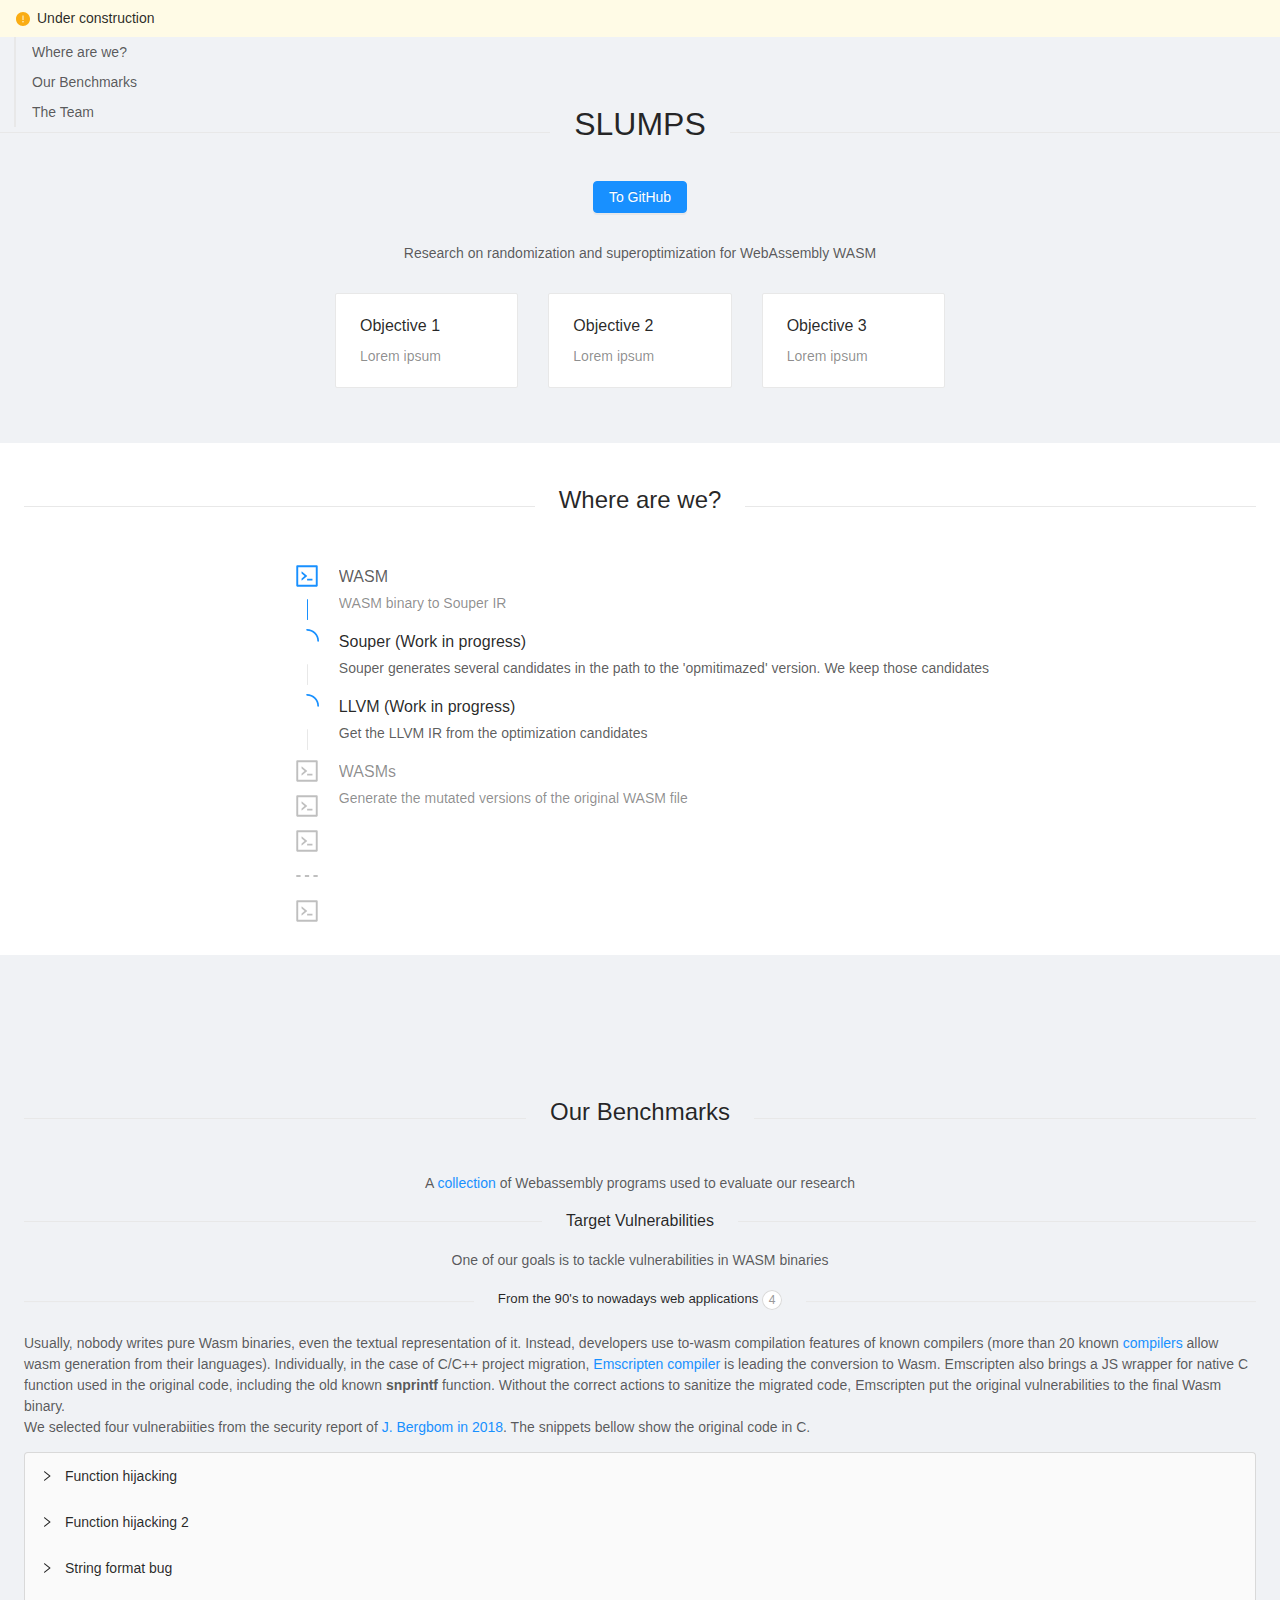
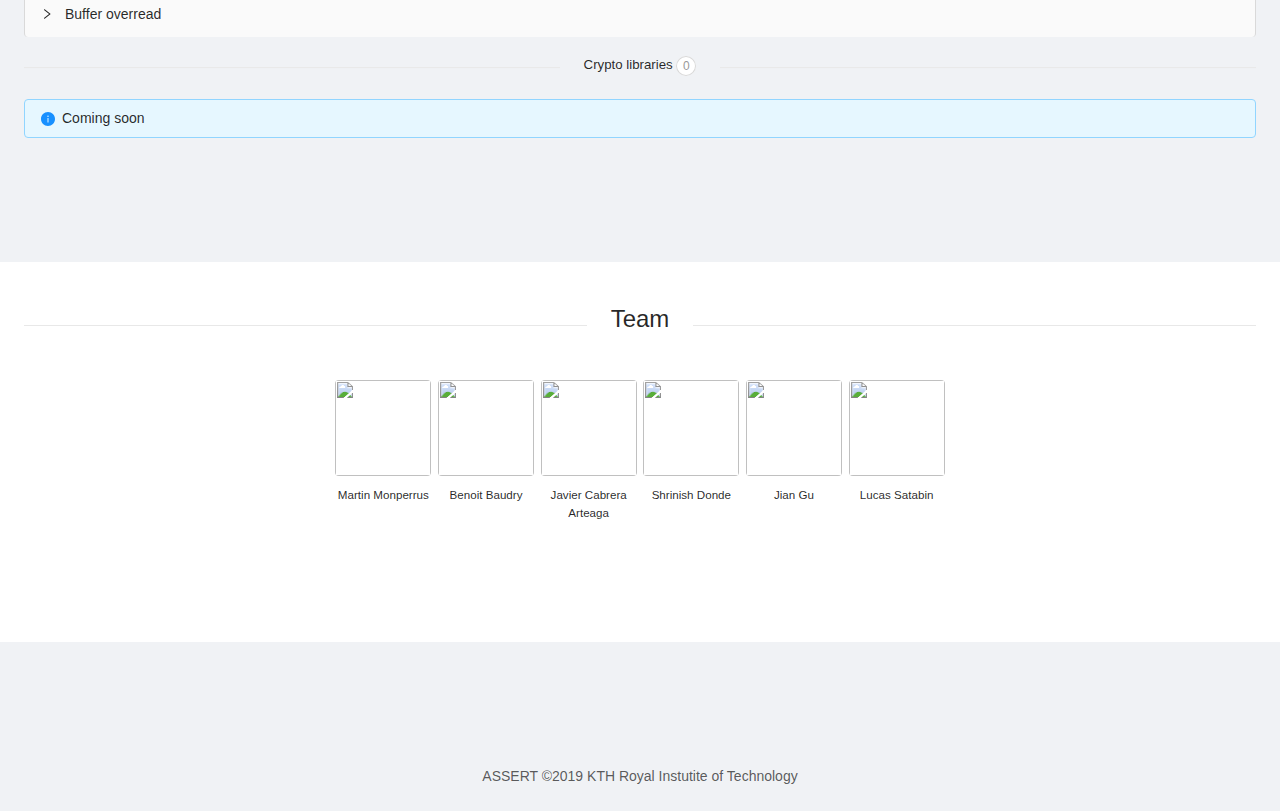
==== commit 7af66a24: "Updates" ====
--- a/index.html
+++ b/index.html
@@ -1,8 +1,8 @@
-<!DOCTYPE html><html><head><meta charSet="utf-8"/><meta http-equiv="x-ua-compatible" content="ie=edge"/><meta name="viewport" content="width=device-width, initial-scale=1, shrink-to-fit=no"/><style data-href="/styles.5365997523c24aac2961.css">/*!
+<!DOCTYPE html><html><head><meta charSet="utf-8"/><meta http-equiv="x-ua-compatible" content="ie=edge"/><meta name="viewport" content="width=device-width, initial-scale=1, shrink-to-fit=no"/><style data-href="https://kth.github.io/slumps/styles.5548292633b6b409604e.css">/*!
  * 
  * antd v3.24.3
  * 
  * Copyright 2015-present, Alipay, Inc.
  * All rights reserved.
  *       
- */body,html{width:100%;height:100%}input::-ms-clear,input::-ms-reveal{display:none}*,:after,:before{box-sizing:border-box}html{font-family:sans-serif;line-height:1.15;-webkit-text-size-adjust:100%;-ms-text-size-adjust:100%;-ms-overflow-style:scrollbar;-webkit-tap-highlight-color:rgba(0,0,0,0)}@-ms-viewport{width:device-width}article,aside,dialog,figcaption,figure,footer,header,hgroup,main,nav,section{display:block}body{margin:0;color:rgba(0,0,0,.65);font-size:14px;font-family:-apple-system,BlinkMacSystemFont,Segoe UI,PingFang SC,Hiragino Sans GB,Microsoft YaHei,Helvetica Neue,Helvetica,Arial,sans-serif,Apple Color Emoji,Segoe UI Emoji,Segoe UI Symbol;font-variant:tabular-nums;line-height:1.5;background-color:#fff;font-feature-settings:"tnum"}[tabindex="-1"]:focus{outline:none!important}hr{box-sizing:content-box;height:0;overflow:visible}h1,h2,h3,h4,h5,h6{margin-top:0;margin-bottom:.5em;color:rgba(0,0,0,.85);font-weight:500}p{margin-top:0;margin-bottom:1em}abbr[data-original-title],abbr[title]{text-decoration:underline;-webkit-text-decoration:underline dotted;text-decoration:underline dotted;border-bottom:0;cursor:help}address{margin-bottom:1em;font-style:normal;line-height:inherit}input[type=number],input[type=password],input[type=text],textarea{-webkit-appearance:none}dl,ol,ul{margin-top:0;margin-bottom:1em}ol ol,ol ul,ul ol,ul ul{margin-bottom:0}dt{font-weight:500}dd{margin-bottom:.5em;margin-left:0}blockquote{margin:0 0 1em}dfn{font-style:italic}b,strong{font-weight:bolder}small{font-size:80%}sub,sup{position:relative;font-size:75%;line-height:0;vertical-align:baseline}sub{bottom:-.25em}sup{top:-.5em}a{color:#1890ff;text-decoration:none;background-color:transparent;outline:none;cursor:pointer;-webkit-transition:color .3s;transition:color .3s;-webkit-text-decoration-skip:objects}a:hover{color:#40a9ff}a:active{color:#096dd9}a:active,a:hover{text-decoration:none;outline:0}a[disabled]{color:rgba(0,0,0,.25);cursor:not-allowed;pointer-events:none}code,kbd,pre,samp{font-size:1em;font-family:SFMono-Regular,Consolas,Liberation Mono,Menlo,Courier,monospace}pre{margin-top:0;margin-bottom:1em;overflow:auto}figure{margin:0 0 1em}img{vertical-align:middle;border-style:none}svg:not(:root){overflow:hidden}[role=button],a,area,button,input:not([type=range]),label,select,summary,textarea{touch-action:manipulation}table{border-collapse:collapse}caption{padding-top:.75em;padding-bottom:.3em;color:rgba(0,0,0,.45);text-align:left;caption-side:bottom}th{text-align:inherit}button,input,optgroup,select,textarea{margin:0;color:inherit;font-size:inherit;font-family:inherit;line-height:inherit}button,input{overflow:visible}button,select{text-transform:none}[type=reset],[type=submit],button,html [type=button]{-webkit-appearance:button}[type=button]::-moz-focus-inner,[type=reset]::-moz-focus-inner,[type=submit]::-moz-focus-inner,button::-moz-focus-inner{padding:0;border-style:none}input[type=checkbox],input[type=radio]{box-sizing:border-box;padding:0}input[type=date],input[type=datetime-local],input[type=month],input[type=time]{-webkit-appearance:listbox}textarea{overflow:auto;resize:vertical}fieldset{min-width:0;margin:0;padding:0;border:0}legend{display:block;width:100%;max-width:100%;margin-bottom:.5em;padding:0;color:inherit;font-size:1.5em;line-height:inherit;white-space:normal}progress{vertical-align:baseline}[type=number]::-webkit-inner-spin-button,[type=number]::-webkit-outer-spin-button{height:auto}[type=search]{outline-offset:-2px;-webkit-appearance:none}[type=search]::-webkit-search-cancel-button,[type=search]::-webkit-search-decoration{-webkit-appearance:none}::-webkit-file-upload-button{font:inherit;-webkit-appearance:button}output{display:inline-block}summary{display:list-item}template{display:none}[hidden]{display:none!important}mark{padding:.2em;background-color:#feffe6}::selection{color:#fff;background:#1890ff}.clearfix{zoom:1}.clearfix:after,.clearfix:before{display:table;content:""}.clearfix:after{clear:both}.anticon{display:inline-block;color:inherit;font-style:normal;line-height:0;text-align:center;text-transform:none;vertical-align:-.125em;text-rendering:optimizeLegibility;-webkit-font-smoothing:antialiased;-moz-osx-font-smoothing:grayscale}.anticon>*{line-height:1}.anticon svg{display:inline-block}.anticon:before{display:none}.anticon .anticon-icon{display:block}.anticon[tabindex]{cursor:pointer}.anticon-spin,.anticon-spin:before{display:inline-block;-webkit-animation:loadingCircle 1s linear infinite;animation:loadingCircle 1s linear infinite}.fade-appear,.fade-enter,.fade-leave{-webkit-animation-duration:.2s;animation-duration:.2s;-webkit-animation-fill-mode:both;animation-fill-mode:both;-webkit-animation-play-state:paused;animation-play-state:paused}.fade-appear.fade-appear-active,.fade-enter.fade-enter-active{-webkit-animation-name:antFadeIn;animation-name:antFadeIn;-webkit-animation-play-state:running;animation-play-state:running}.fade-leave.fade-leave-active{-webkit-animation-name:antFadeOut;animation-name:antFadeOut;-webkit-animation-play-state:running;animation-play-state:running;pointer-events:none}.fade-appear,.fade-enter{opacity:0}.fade-appear,.fade-enter,.fade-leave{-webkit-animation-timing-function:linear;animation-timing-function:linear}@-webkit-keyframes antFadeIn{0%{opacity:0}to{opacity:1}}@keyframes antFadeIn{0%{opacity:0}to{opacity:1}}@-webkit-keyframes antFadeOut{0%{opacity:1}to{opacity:0}}@keyframes antFadeOut{0%{opacity:1}to{opacity:0}}.move-up-appear,.move-up-enter,.move-up-leave{-webkit-animation-duration:.2s;animation-duration:.2s;-webkit-animation-fill-mode:both;animation-fill-mode:both;-webkit-animation-play-state:paused;animation-play-state:paused}.move-up-appear.move-up-appear-active,.move-up-enter.move-up-enter-active{-webkit-animation-name:antMoveUpIn;animation-name:antMoveUpIn;-webkit-animation-play-state:running;animation-play-state:running}.move-up-leave.move-up-leave-active{-webkit-animation-name:antMoveUpOut;animation-name:antMoveUpOut;-webkit-animation-play-state:running;animation-play-state:running;pointer-events:none}.move-up-appear,.move-up-enter{opacity:0;-webkit-animation-timing-function:cubic-bezier(.08,.82,.17,1);animation-timing-function:cubic-bezier(.08,.82,.17,1)}.move-up-leave{-webkit-animation-timing-function:cubic-bezier(.6,.04,.98,.34);animation-timing-function:cubic-bezier(.6,.04,.98,.34)}.move-down-appear,.move-down-enter,.move-down-leave{-webkit-animation-duration:.2s;animation-duration:.2s;-webkit-animation-fill-mode:both;animation-fill-mode:both;-webkit-animation-play-state:paused;animation-play-state:paused}.move-down-appear.move-down-appear-active,.move-down-enter.move-down-enter-active{-webkit-animation-name:antMoveDownIn;animation-name:antMoveDownIn;-webkit-animation-play-state:running;animation-play-state:running}.move-down-leave.move-down-leave-active{-webkit-animation-name:antMoveDownOut;animation-name:antMoveDownOut;-webkit-animation-play-state:running;animation-play-state:running;pointer-events:none}.move-down-appear,.move-down-enter{opacity:0;-webkit-animation-timing-function:cubic-bezier(.08,.82,.17,1);animation-timing-function:cubic-bezier(.08,.82,.17,1)}.move-down-leave{-webkit-animation-timing-function:cubic-bezier(.6,.04,.98,.34);animation-timing-function:cubic-bezier(.6,.04,.98,.34)}.move-left-appear,.move-left-enter,.move-left-leave{-webkit-animation-duration:.2s;animation-duration:.2s;-webkit-animation-fill-mode:both;animation-fill-mode:both;-webkit-animation-play-state:paused;animation-play-state:paused}.move-left-appear.move-left-appear-active,.move-left-enter.move-left-enter-active{-webkit-animation-name:antMoveLeftIn;animation-name:antMoveLeftIn;-webkit-animation-play-state:running;animation-play-state:running}.move-left-leave.move-left-leave-active{-webkit-animation-name:antMoveLeftOut;animation-name:antMoveLeftOut;-webkit-animation-play-state:running;animation-play-state:running;pointer-events:none}.move-left-appear,.move-left-enter{opacity:0;-webkit-animation-timing-function:cubic-bezier(.08,.82,.17,1);animation-timing-function:cubic-bezier(.08,.82,.17,1)}.move-left-leave{-webkit-animation-timing-function:cubic-bezier(.6,.04,.98,.34);animation-timing-function:cubic-bezier(.6,.04,.98,.34)}.move-right-appear,.move-right-enter,.move-right-leave{-webkit-animation-duration:.2s;animation-duration:.2s;-webkit-animation-fill-mode:both;animation-fill-mode:both;-webkit-animation-play-state:paused;animation-play-state:paused}.move-right-appear.move-right-appear-active,.move-right-enter.move-right-enter-active{-webkit-animation-name:antMoveRightIn;animation-name:antMoveRightIn;-webkit-animation-play-state:running;animation-play-state:running}.move-right-leave.move-right-leave-active{-webkit-animation-name:antMoveRightOut;animation-name:antMoveRightOut;-webkit-animation-play-state:running;animation-play-state:running;pointer-events:none}.move-right-appear,.move-right-enter{opacity:0;-webkit-animation-timing-function:cubic-bezier(.08,.82,.17,1);animation-timing-function:cubic-bezier(.08,.82,.17,1)}.move-right-leave{-webkit-animation-timing-function:cubic-bezier(.6,.04,.98,.34);animation-timing-function:cubic-bezier(.6,.04,.98,.34)}@-webkit-keyframes antMoveDownIn{0%{-webkit-transform:translateY(100%);transform:translateY(100%);-webkit-transform-origin:0 0;transform-origin:0 0;opacity:0}to{-webkit-transform:translateY(0);transform:translateY(0);-webkit-transform-origin:0 0;transform-origin:0 0;opacity:1}}@keyframes antMoveDownIn{0%{-webkit-transform:translateY(100%);transform:translateY(100%);-webkit-transform-origin:0 0;transform-origin:0 0;opacity:0}to{-webkit-transform:translateY(0);transform:translateY(0);-webkit-transform-origin:0 0;transform-origin:0 0;opacity:1}}@-webkit-keyframes antMoveDownOut{0%{-webkit-transform:translateY(0);transform:translateY(0);-webkit-transform-origin:0 0;transform-origin:0 0;opacity:1}to{-webkit-transform:translateY(100%);transform:translateY(100%);-webkit-transform-origin:0 0;transform-origin:0 0;opacity:0}}@keyframes antMoveDownOut{0%{-webkit-transform:translateY(0);transform:translateY(0);-webkit-transform-origin:0 0;transform-origin:0 0;opacity:1}to{-webkit-transform:translateY(100%);transform:translateY(100%);-webkit-transform-origin:0 0;transform-origin:0 0;opacity:0}}@-webkit-keyframes antMoveLeftIn{0%{-webkit-transform:translateX(-100%);transform:translateX(-100%);-webkit-transform-origin:0 0;transform-origin:0 0;opacity:0}to{-webkit-transform:translateX(0);transform:translateX(0);-webkit-transform-origin:0 0;transform-origin:0 0;opacity:1}}@keyframes antMoveLeftIn{0%{-webkit-transform:translateX(-100%);transform:translateX(-100%);-webkit-transform-origin:0 0;transform-origin:0 0;opacity:0}to{-webkit-transform:translateX(0);transform:translateX(0);-webkit-transform-origin:0 0;transform-origin:0 0;opacity:1}}@-webkit-keyframes antMoveLeftOut{0%{-webkit-transform:translateX(0);transform:translateX(0);-webkit-transform-origin:0 0;transform-origin:0 0;opacity:1}to{-webkit-transform:translateX(-100%);transform:translateX(-100%);-webkit-transform-origin:0 0;transform-origin:0 0;opacity:0}}@keyframes antMoveLeftOut{0%{-webkit-transform:translateX(0);transform:translateX(0);-webkit-transform-origin:0 0;transform-origin:0 0;opacity:1}to{-webkit-transform:translateX(-100%);transform:translateX(-100%);-webkit-transform-origin:0 0;transform-origin:0 0;opacity:0}}@-webkit-keyframes antMoveRightIn{0%{-webkit-transform:translateX(100%);transform:translateX(100%);-webkit-transform-origin:0 0;transform-origin:0 0;opacity:0}to{-webkit-transform:translateX(0);transform:translateX(0);-webkit-transform-origin:0 0;transform-origin:0 0;opacity:1}}@keyframes antMoveRightIn{0%{-webkit-transform:translateX(100%);transform:translateX(100%);-webkit-transform-origin:0 0;transform-origin:0 0;opacity:0}to{-webkit-transform:translateX(0);transform:translateX(0);-webkit-transform-origin:0 0;transform-origin:0 0;opacity:1}}@-webkit-keyframes antMoveRightOut{0%{-webkit-transform:translateX(0);transform:translateX(0);-webkit-transform-origin:0 0;transform-origin:0 0;opacity:1}to{-webkit-transform:translateX(100%);transform:translateX(100%);-webkit-transform-origin:0 0;transform-origin:0 0;opacity:0}}@keyframes antMoveRightOut{0%{-webkit-transform:translateX(0);transform:translateX(0);-webkit-transform-origin:0 0;transform-origin:0 0;opacity:1}to{-webkit-transform:translateX(100%);transform:translateX(100%);-webkit-transform-origin:0 0;transform-origin:0 0;opacity:0}}@-webkit-keyframes antMoveUpIn{0%{-webkit-transform:translateY(-100%);transform:translateY(-100%);-webkit-transform-origin:0 0;transform-origin:0 0;opacity:0}to{-webkit-transform:translateY(0);transform:translateY(0);-webkit-transform-origin:0 0;transform-origin:0 0;opacity:1}}@keyframes antMoveUpIn{0%{-webkit-transform:translateY(-100%);transform:translateY(-100%);-webkit-transform-origin:0 0;transform-origin:0 0;opacity:0}to{-webkit-transform:translateY(0);transform:translateY(0);-webkit-transform-origin:0 0;transform-origin:0 0;opacity:1}}@-webkit-keyframes antMoveUpOut{0%{-webkit-transform:translateY(0);transform:translateY(0);-webkit-transform-origin:0 0;transform-origin:0 0;opacity:1}to{-webkit-transform:translateY(-100%);transform:translateY(-100%);-webkit-transform-origin:0 0;transform-origin:0 0;opacity:0}}@keyframes antMoveUpOut{0%{-webkit-transform:translateY(0);transform:translateY(0);-webkit-transform-origin:0 0;transform-origin:0 0;opacity:1}to{-webkit-transform:translateY(-100%);transform:translateY(-100%);-webkit-transform-origin:0 0;transform-origin:0 0;opacity:0}}@-webkit-keyframes loadingCircle{to{-webkit-transform:rotate(1turn);transform:rotate(1turn)}}@keyframes loadingCircle{to{-webkit-transform:rotate(1turn);transform:rotate(1turn)}}[ant-click-animating-without-extra-node=true],[ant-click-animating=true]{position:relative}html{--antd-wave-shadow-color:#1890ff}.ant-click-animating-node,[ant-click-animating-without-extra-node=true]:after{position:absolute;top:0;right:0;bottom:0;left:0;display:block;border-radius:inherit;box-shadow:0 0 0 0 #1890ff;box-shadow:0 0 0 0 var(--antd-wave-shadow-color);opacity:.2;-webkit-animation:fadeEffect 2s cubic-bezier(.08,.82,.17,1),waveEffect .4s cubic-bezier(.08,.82,.17,1);animation:fadeEffect 2s cubic-bezier(.08,.82,.17,1),waveEffect .4s cubic-bezier(.08,.82,.17,1);-webkit-animation-fill-mode:forwards;animation-fill-mode:forwards;content:"";pointer-events:none}@-webkit-keyframes waveEffect{to{box-shadow:0 0 0 #1890ff;box-shadow:0 0 0 6px var(--antd-wave-shadow-color)}}@keyframes waveEffect{to{box-shadow:0 0 0 #1890ff;box-shadow:0 0 0 6px var(--antd-wave-shadow-color)}}@-webkit-keyframes fadeEffect{to{opacity:0}}@keyframes fadeEffect{to{opacity:0}}.slide-up-appear,.slide-up-enter,.slide-up-leave{-webkit-animation-duration:.2s;animation-duration:.2s;-webkit-animation-fill-mode:both;animation-fill-mode:both;-webkit-animation-play-state:paused;animation-play-state:paused}.slide-up-appear.slide-up-appear-active,.slide-up-enter.slide-up-enter-active{-webkit-animation-name:antSlideUpIn;animation-name:antSlideUpIn;-webkit-animation-play-state:running;animation-play-state:running}.slide-up-leave.slide-up-leave-active{-webkit-animation-name:antSlideUpOut;animation-name:antSlideUpOut;-webkit-animation-play-state:running;animation-play-state:running;pointer-events:none}.slide-up-appear,.slide-up-enter{opacity:0;-webkit-animation-timing-function:cubic-bezier(.23,1,.32,1);animation-timing-function:cubic-bezier(.23,1,.32,1)}.slide-up-leave{-webkit-animation-timing-function:cubic-bezier(.755,.05,.855,.06);animation-timing-function:cubic-bezier(.755,.05,.855,.06)}.slide-down-appear,.slide-down-enter,.slide-down-leave{-webkit-animation-duration:.2s;animation-duration:.2s;-webkit-animation-fill-mode:both;animation-fill-mode:both;-webkit-animation-play-state:paused;animation-play-state:paused}.slide-down-appear.slide-down-appear-active,.slide-down-enter.slide-down-enter-active{-webkit-animation-name:antSlideDownIn;animation-name:antSlideDownIn;-webkit-animation-play-state:running;animation-play-state:running}.slide-down-leave.slide-down-leave-active{-webkit-animation-name:antSlideDownOut;animation-name:antSlideDownOut;-webkit-animation-play-state:running;animation-play-state:running;pointer-events:none}.slide-down-appear,.slide-down-enter{opacity:0;-webkit-animation-timing-function:cubic-bezier(.23,1,.32,1);animation-timing-function:cubic-bezier(.23,1,.32,1)}.slide-down-leave{-webkit-animation-timing-function:cubic-bezier(.755,.05,.855,.06);animation-timing-function:cubic-bezier(.755,.05,.855,.06)}.slide-left-appear,.slide-left-enter,.slide-left-leave{-webkit-animation-duration:.2s;animation-duration:.2s;-webkit-animation-fill-mode:both;animation-fill-mode:both;-webkit-animation-play-state:paused;animation-play-state:paused}.slide-left-appear.slide-left-appear-active,.slide-left-enter.slide-left-enter-active{-webkit-animation-name:antSlideLeftIn;animation-name:antSlideLeftIn;-webkit-animation-play-state:running;animation-play-state:running}.slide-left-leave.slide-left-leave-active{-webkit-animation-name:antSlideLeftOut;animation-name:antSlideLeftOut;-webkit-animation-play-state:running;animation-play-state:running;pointer-events:none}.slide-left-appear,.slide-left-enter{opacity:0;-webkit-animation-timing-function:cubic-bezier(.23,1,.32,1);animation-timing-function:cubic-bezier(.23,1,.32,1)}.slide-left-leave{-webkit-animation-timing-function:cubic-bezier(.755,.05,.855,.06);animation-timing-function:cubic-bezier(.755,.05,.855,.06)}.slide-right-appear,.slide-right-enter,.slide-right-leave{-webkit-animation-duration:.2s;animation-duration:.2s;-webkit-animation-fill-mode:both;animation-fill-mode:both;-webkit-animation-play-state:paused;animation-play-state:paused}.slide-right-appear.slide-right-appear-active,.slide-right-enter.slide-right-enter-active{-webkit-animation-name:antSlideRightIn;animation-name:antSlideRightIn;-webkit-animation-play-state:running;animation-play-state:running}.slide-right-leave.slide-right-leave-active{-webkit-animation-name:antSlideRightOut;animation-name:antSlideRightOut;-webkit-animation-play-state:running;animation-play-state:running;pointer-events:none}.slide-right-appear,.slide-right-enter{opacity:0;-webkit-animation-timing-function:cubic-bezier(.23,1,.32,1);animation-timing-function:cubic-bezier(.23,1,.32,1)}.slide-right-leave{-webkit-animation-timing-function:cubic-bezier(.755,.05,.855,.06);animation-timing-function:cubic-bezier(.755,.05,.855,.06)}@-webkit-keyframes antSlideUpIn{0%{-webkit-transform:scaleY(.8);transform:scaleY(.8);-webkit-transform-origin:0 0;transform-origin:0 0;opacity:0}to{-webkit-transform:scaleY(1);transform:scaleY(1);-webkit-transform-origin:0 0;transform-origin:0 0;opacity:1}}@keyframes antSlideUpIn{0%{-webkit-transform:scaleY(.8);transform:scaleY(.8);-webkit-transform-origin:0 0;transform-origin:0 0;opacity:0}to{-webkit-transform:scaleY(1);transform:scaleY(1);-webkit-transform-origin:0 0;transform-origin:0 0;opacity:1}}@-webkit-keyframes antSlideUpOut{0%{-webkit-transform:scaleY(1);transform:scaleY(1);-webkit-transform-origin:0 0;transform-origin:0 0;opacity:1}to{-webkit-transform:scaleY(.8);transform:scaleY(.8);-webkit-transform-origin:0 0;transform-origin:0 0;opacity:0}}@keyframes antSlideUpOut{0%{-webkit-transform:scaleY(1);transform:scaleY(1);-webkit-transform-origin:0 0;transform-origin:0 0;opacity:1}to{-webkit-transform:scaleY(.8);transform:scaleY(.8);-webkit-transform-origin:0 0;transform-origin:0 0;opacity:0}}@-webkit-keyframes antSlideDownIn{0%{-webkit-transform:scaleY(.8);transform:scaleY(.8);-webkit-transform-origin:100% 100%;transform-origin:100% 100%;opacity:0}to{-webkit-transform:scaleY(1);transform:scaleY(1);-webkit-transform-origin:100% 100%;transform-origin:100% 100%;opacity:1}}@keyframes antSlideDownIn{0%{-webkit-transform:scaleY(.8);transform:scaleY(.8);-webkit-transform-origin:100% 100%;transform-origin:100% 100%;opacity:0}to{-webkit-transform:scaleY(1);transform:scaleY(1);-webkit-transform-origin:100% 100%;transform-origin:100% 100%;opacity:1}}@-webkit-keyframes antSlideDownOut{0%{-webkit-transform:scaleY(1);transform:scaleY(1);-webkit-transform-origin:100% 100%;transform-origin:100% 100%;opacity:1}to{-webkit-transform:scaleY(.8);transform:scaleY(.8);-webkit-transform-origin:100% 100%;transform-origin:100% 100%;opacity:0}}@keyframes antSlideDownOut{0%{-webkit-transform:scaleY(1);transform:scaleY(1);-webkit-transform-origin:100% 100%;transform-origin:100% 100%;opacity:1}to{-webkit-transform:scaleY(.8);transform:scaleY(.8);-webkit-transform-origin:100% 100%;transform-origin:100% 100%;opacity:0}}@-webkit-keyframes antSlideLeftIn{0%{-webkit-transform:scaleX(.8);transform:scaleX(.8);-webkit-transform-origin:0 0;transform-origin:0 0;opacity:0}to{-webkit-transform:scaleX(1);transform:scaleX(1);-webkit-transform-origin:0 0;transform-origin:0 0;opacity:1}}@keyframes antSlideLeftIn{0%{-webkit-transform:scaleX(.8);transform:scaleX(.8);-webkit-transform-origin:0 0;transform-origin:0 0;opacity:0}to{-webkit-transform:scaleX(1);transform:scaleX(1);-webkit-transform-origin:0 0;transform-origin:0 0;opacity:1}}@-webkit-keyframes antSlideLeftOut{0%{-webkit-transform:scaleX(1);transform:scaleX(1);-webkit-transform-origin:0 0;transform-origin:0 0;opacity:1}to{-webkit-transform:scaleX(.8);transform:scaleX(.8);-webkit-transform-origin:0 0;transform-origin:0 0;opacity:0}}@keyframes antSlideLeftOut{0%{-webkit-transform:scaleX(1);transform:scaleX(1);-webkit-transform-origin:0 0;transform-origin:0 0;opacity:1}to{-webkit-transform:scaleX(.8);transform:scaleX(.8);-webkit-transform-origin:0 0;transform-origin:0 0;opacity:0}}@-webkit-keyframes antSlideRightIn{0%{-webkit-transform:scaleX(.8);transform:scaleX(.8);-webkit-transform-origin:100% 0;transform-origin:100% 0;opacity:0}to{-webkit-transform:scaleX(1);transform:scaleX(1);-webkit-transform-origin:100% 0;transform-origin:100% 0;opacity:1}}@keyframes antSlideRightIn{0%{-webkit-transform:scaleX(.8);transform:scaleX(.8);-webkit-transform-origin:100% 0;transform-origin:100% 0;opacity:0}to{-webkit-transform:scaleX(1);transform:scaleX(1);-webkit-transform-origin:100% 0;transform-origin:100% 0;opacity:1}}@-webkit-keyframes antSlideRightOut{0%{-webkit-transform:scaleX(1);transform:scaleX(1);-webkit-transform-origin:100% 0;transform-origin:100% 0;opacity:1}to{-webkit-transform:scaleX(.8);transform:scaleX(.8);-webkit-transform-origin:100% 0;transform-origin:100% 0;opacity:0}}@keyframes antSlideRightOut{0%{-webkit-transform:scaleX(1);transform:scaleX(1);-webkit-transform-origin:100% 0;transform-origin:100% 0;opacity:1}to{-webkit-transform:scaleX(.8);transform:scaleX(.8);-webkit-transform-origin:100% 0;transform-origin:100% 0;opacity:0}}.swing-appear,.swing-enter{-webkit-animation-duration:.2s;animation-duration:.2s;-webkit-animation-fill-mode:both;animation-fill-mode:both;-webkit-animation-play-state:paused;animation-play-state:paused}.swing-appear.swing-appear-active,.swing-enter.swing-enter-active{-webkit-animation-name:antSwingIn;animation-name:antSwingIn;-webkit-animation-play-state:running;animation-play-state:running}@-webkit-keyframes antSwingIn{0%,to{-webkit-transform:translateX(0);transform:translateX(0)}20%{-webkit-transform:translateX(-10px);transform:translateX(-10px)}40%{-webkit-transform:translateX(10px);transform:translateX(10px)}60%{-webkit-transform:translateX(-5px);transform:translateX(-5px)}80%{-webkit-transform:translateX(5px);transform:translateX(5px)}}@keyframes antSwingIn{0%,to{-webkit-transform:translateX(0);transform:translateX(0)}20%{-webkit-transform:translateX(-10px);transform:translateX(-10px)}40%{-webkit-transform:translateX(10px);transform:translateX(10px)}60%{-webkit-transform:translateX(-5px);transform:translateX(-5px)}80%{-webkit-transform:translateX(5px);transform:translateX(5px)}}.zoom-appear,.zoom-enter,.zoom-leave{-webkit-animation-duration:.2s;animation-duration:.2s;-webkit-animation-fill-mode:both;animation-fill-mode:both;-webkit-animation-play-state:paused;animation-play-state:paused}.zoom-appear.zoom-appear-active,.zoom-enter.zoom-enter-active{-webkit-animation-name:antZoomIn;animation-name:antZoomIn;-webkit-animation-play-state:running;animation-play-state:running}.zoom-leave.zoom-leave-active{-webkit-animation-name:antZoomOut;animation-name:antZoomOut;-webkit-animation-play-state:running;animation-play-state:running;pointer-events:none}.zoom-appear,.zoom-enter{-webkit-transform:scale(0);transform:scale(0);opacity:0;-webkit-animation-timing-function:cubic-bezier(.08,.82,.17,1);animation-timing-function:cubic-bezier(.08,.82,.17,1)}.zoom-leave{-webkit-animation-timing-function:cubic-bezier(.78,.14,.15,.86);animation-timing-function:cubic-bezier(.78,.14,.15,.86)}.zoom-big-appear,.zoom-big-enter,.zoom-big-leave{-webkit-animation-duration:.2s;animation-duration:.2s;-webkit-animation-fill-mode:both;animation-fill-mode:both;-webkit-animation-play-state:paused;animation-play-state:paused}.zoom-big-appear.zoom-big-appear-active,.zoom-big-enter.zoom-big-enter-active{-webkit-animation-name:antZoomBigIn;animation-name:antZoomBigIn;-webkit-animation-play-state:running;animation-play-state:running}.zoom-big-leave.zoom-big-leave-active{-webkit-animation-name:antZoomBigOut;animation-name:antZoomBigOut;-webkit-animation-play-state:running;animation-play-state:running;pointer-events:none}.zoom-big-appear,.zoom-big-enter{-webkit-transform:scale(0);transform:scale(0);opacity:0;-webkit-animation-timing-function:cubic-bezier(.08,.82,.17,1);animation-timing-function:cubic-bezier(.08,.82,.17,1)}.zoom-big-leave{-webkit-animation-timing-function:cubic-bezier(.78,.14,.15,.86);animation-timing-function:cubic-bezier(.78,.14,.15,.86)}.zoom-big-fast-appear,.zoom-big-fast-enter,.zoom-big-fast-leave{-webkit-animation-duration:.1s;animation-duration:.1s;-webkit-animation-fill-mode:both;animation-fill-mode:both;-webkit-animation-play-state:paused;animation-play-state:paused}.zoom-big-fast-appear.zoom-big-fast-appear-active,.zoom-big-fast-enter.zoom-big-fast-enter-active{-webkit-animation-name:antZoomBigIn;animation-name:antZoomBigIn;-webkit-animation-play-state:running;animation-play-state:running}.zoom-big-fast-leave.zoom-big-fast-leave-active{-webkit-animation-name:antZoomBigOut;animation-name:antZoomBigOut;-webkit-animation-play-state:running;animation-play-state:running;pointer-events:none}.zoom-big-fast-appear,.zoom-big-fast-enter{-webkit-transform:scale(0);transform:scale(0);opacity:0;-webkit-animation-timing-function:cubic-bezier(.08,.82,.17,1);animation-timing-function:cubic-bezier(.08,.82,.17,1)}.zoom-big-fast-leave{-webkit-animation-timing-function:cubic-bezier(.78,.14,.15,.86);animation-timing-function:cubic-bezier(.78,.14,.15,.86)}.zoom-up-appear,.zoom-up-enter,.zoom-up-leave{-webkit-animation-duration:.2s;animation-duration:.2s;-webkit-animation-fill-mode:both;animation-fill-mode:both;-webkit-animation-play-state:paused;animation-play-state:paused}.zoom-up-appear.zoom-up-appear-active,.zoom-up-enter.zoom-up-enter-active{-webkit-animation-name:antZoomUpIn;animation-name:antZoomUpIn;-webkit-animation-play-state:running;animation-play-state:running}.zoom-up-leave.zoom-up-leave-active{-webkit-animation-name:antZoomUpOut;animation-name:antZoomUpOut;-webkit-animation-play-state:running;animation-play-state:running;pointer-events:none}.zoom-up-appear,.zoom-up-enter{-webkit-transform:scale(0);transform:scale(0);opacity:0;-webkit-animation-timing-function:cubic-bezier(.08,.82,.17,1);animation-timing-function:cubic-bezier(.08,.82,.17,1)}.zoom-up-leave{-webkit-animation-timing-function:cubic-bezier(.78,.14,.15,.86);animation-timing-function:cubic-bezier(.78,.14,.15,.86)}.zoom-down-appear,.zoom-down-enter,.zoom-down-leave{-webkit-animation-duration:.2s;animation-duration:.2s;-webkit-animation-fill-mode:both;animation-fill-mode:both;-webkit-animation-play-state:paused;animation-play-state:paused}.zoom-down-appear.zoom-down-appear-active,.zoom-down-enter.zoom-down-enter-active{-webkit-animation-name:antZoomDownIn;animation-name:antZoomDownIn;-webkit-animation-play-state:running;animation-play-state:running}.zoom-down-leave.zoom-down-leave-active{-webkit-animation-name:antZoomDownOut;animation-name:antZoomDownOut;-webkit-animation-play-state:running;animation-play-state:running;pointer-events:none}.zoom-down-appear,.zoom-down-enter{-webkit-transform:scale(0);transform:scale(0);opacity:0;-webkit-animation-timing-function:cubic-bezier(.08,.82,.17,1);animation-timing-function:cubic-bezier(.08,.82,.17,1)}.zoom-down-leave{-webkit-animation-timing-function:cubic-bezier(.78,.14,.15,.86);animation-timing-function:cubic-bezier(.78,.14,.15,.86)}.zoom-left-appear,.zoom-left-enter,.zoom-left-leave{-webkit-animation-duration:.2s;animation-duration:.2s;-webkit-animation-fill-mode:both;animation-fill-mode:both;-webkit-animation-play-state:paused;animation-play-state:paused}.zoom-left-appear.zoom-left-appear-active,.zoom-left-enter.zoom-left-enter-active{-webkit-animation-name:antZoomLeftIn;animation-name:antZoomLeftIn;-webkit-animation-play-state:running;animation-play-state:running}.zoom-left-leave.zoom-left-leave-active{-webkit-animation-name:antZoomLeftOut;animation-name:antZoomLeftOut;-webkit-animation-play-state:running;animation-play-state:running;pointer-events:none}.zoom-left-appear,.zoom-left-enter{-webkit-transform:scale(0);transform:scale(0);opacity:0;-webkit-animation-timing-function:cubic-bezier(.08,.82,.17,1);animation-timing-function:cubic-bezier(.08,.82,.17,1)}.zoom-left-leave{-webkit-animation-timing-function:cubic-bezier(.78,.14,.15,.86);animation-timing-function:cubic-bezier(.78,.14,.15,.86)}.zoom-right-appear,.zoom-right-enter,.zoom-right-leave{-webkit-animation-duration:.2s;animation-duration:.2s;-webkit-animation-fill-mode:both;animation-fill-mode:both;-webkit-animation-play-state:paused;animation-play-state:paused}.zoom-right-appear.zoom-right-appear-active,.zoom-right-enter.zoom-right-enter-active{-webkit-animation-name:antZoomRightIn;animation-name:antZoomRightIn;-webkit-animation-play-state:running;animation-play-state:running}.zoom-right-leave.zoom-right-leave-active{-webkit-animation-name:antZoomRightOut;animation-name:antZoomRightOut;-webkit-animation-play-state:running;animation-play-state:running;pointer-events:none}.zoom-right-appear,.zoom-right-enter{-webkit-transform:scale(0);transform:scale(0);opacity:0;-webkit-animation-timing-function:cubic-bezier(.08,.82,.17,1);animation-timing-function:cubic-bezier(.08,.82,.17,1)}.zoom-right-leave{-webkit-animation-timing-function:cubic-bezier(.78,.14,.15,.86);animation-timing-function:cubic-bezier(.78,.14,.15,.86)}@-webkit-keyframes antZoomIn{0%{-webkit-transform:scale(.2);transform:scale(.2);opacity:0}to{-webkit-transform:scale(1);transform:scale(1);opacity:1}}@keyframes antZoomIn{0%{-webkit-transform:scale(.2);transform:scale(.2);opacity:0}to{-webkit-transform:scale(1);transform:scale(1);opacity:1}}@-webkit-keyframes antZoomOut{0%{-webkit-transform:scale(1);transform:scale(1)}to{-webkit-transform:scale(.2);transform:scale(.2);opacity:0}}@keyframes antZoomOut{0%{-webkit-transform:scale(1);transform:scale(1)}to{-webkit-transform:scale(.2);transform:scale(.2);opacity:0}}@-webkit-keyframes antZoomBigIn{0%{-webkit-transform:scale(.8);transform:scale(.8);opacity:0}to{-webkit-transform:scale(1);transform:scale(1);opacity:1}}@keyframes antZoomBigIn{0%{-webkit-transform:scale(.8);transform:scale(.8);opacity:0}to{-webkit-transform:scale(1);transform:scale(1);opacity:1}}@-webkit-keyframes antZoomBigOut{0%{-webkit-transform:scale(1);transform:scale(1)}to{-webkit-transform:scale(.8);transform:scale(.8);opacity:0}}@keyframes antZoomBigOut{0%{-webkit-transform:scale(1);transform:scale(1)}to{-webkit-transform:scale(.8);transform:scale(.8);opacity:0}}@-webkit-keyframes antZoomUpIn{0%{-webkit-transform:scale(.8);transform:scale(.8);-webkit-transform-origin:50% 0;transform-origin:50% 0;opacity:0}to{-webkit-transform:scale(1);transform:scale(1);-webkit-transform-origin:50% 0;transform-origin:50% 0}}@keyframes antZoomUpIn{0%{-webkit-transform:scale(.8);transform:scale(.8);-webkit-transform-origin:50% 0;transform-origin:50% 0;opacity:0}to{-webkit-transform:scale(1);transform:scale(1);-webkit-transform-origin:50% 0;transform-origin:50% 0}}@-webkit-keyframes antZoomUpOut{0%{-webkit-transform:scale(1);transform:scale(1);-webkit-transform-origin:50% 0;transform-origin:50% 0}to{-webkit-transform:scale(.8);transform:scale(.8);-webkit-transform-origin:50% 0;transform-origin:50% 0;opacity:0}}@keyframes antZoomUpOut{0%{-webkit-transform:scale(1);transform:scale(1);-webkit-transform-origin:50% 0;transform-origin:50% 0}to{-webkit-transform:scale(.8);transform:scale(.8);-webkit-transform-origin:50% 0;transform-origin:50% 0;opacity:0}}@-webkit-keyframes antZoomLeftIn{0%{-webkit-transform:scale(.8);transform:scale(.8);-webkit-transform-origin:0 50%;transform-origin:0 50%;opacity:0}to{-webkit-transform:scale(1);transform:scale(1);-webkit-transform-origin:0 50%;transform-origin:0 50%}}@keyframes antZoomLeftIn{0%{-webkit-transform:scale(.8);transform:scale(.8);-webkit-transform-origin:0 50%;transform-origin:0 50%;opacity:0}to{-webkit-transform:scale(1);transform:scale(1);-webkit-transform-origin:0 50%;transform-origin:0 50%}}@-webkit-keyframes antZoomLeftOut{0%{-webkit-transform:scale(1);transform:scale(1);-webkit-transform-origin:0 50%;transform-origin:0 50%}to{-webkit-transform:scale(.8);transform:scale(.8);-webkit-transform-origin:0 50%;transform-origin:0 50%;opacity:0}}@keyframes antZoomLeftOut{0%{-webkit-transform:scale(1);transform:scale(1);-webkit-transform-origin:0 50%;transform-origin:0 50%}to{-webkit-transform:scale(.8);transform:scale(.8);-webkit-transform-origin:0 50%;transform-origin:0 50%;opacity:0}}@-webkit-keyframes antZoomRightIn{0%{-webkit-transform:scale(.8);transform:scale(.8);-webkit-transform-origin:100% 50%;transform-origin:100% 50%;opacity:0}to{-webkit-transform:scale(1);transform:scale(1);-webkit-transform-origin:100% 50%;transform-origin:100% 50%}}@keyframes antZoomRightIn{0%{-webkit-transform:scale(.8);transform:scale(.8);-webkit-transform-origin:100% 50%;transform-origin:100% 50%;opacity:0}to{-webkit-transform:scale(1);transform:scale(1);-webkit-transform-origin:100% 50%;transform-origin:100% 50%}}@-webkit-keyframes antZoomRightOut{0%{-webkit-transform:scale(1);transform:scale(1);-webkit-transform-origin:100% 50%;transform-origin:100% 50%}to{-webkit-transform:scale(.8);transform:scale(.8);-webkit-transform-origin:100% 50%;transform-origin:100% 50%;opacity:0}}@keyframes antZoomRightOut{0%{-webkit-transform:scale(1);transform:scale(1);-webkit-transform-origin:100% 50%;transform-origin:100% 50%}to{-webkit-transform:scale(.8);transform:scale(.8);-webkit-transform-origin:100% 50%;transform-origin:100% 50%;opacity:0}}@-webkit-keyframes antZoomDownIn{0%{-webkit-transform:scale(.8);transform:scale(.8);-webkit-transform-origin:50% 100%;transform-origin:50% 100%;opacity:0}to{-webkit-transform:scale(1);transform:scale(1);-webkit-transform-origin:50% 100%;transform-origin:50% 100%}}@keyframes antZoomDownIn{0%{-webkit-transform:scale(.8);transform:scale(.8);-webkit-transform-origin:50% 100%;transform-origin:50% 100%;opacity:0}to{-webkit-transform:scale(1);transform:scale(1);-webkit-transform-origin:50% 100%;transform-origin:50% 100%}}@-webkit-keyframes antZoomDownOut{0%{-webkit-transform:scale(1);transform:scale(1);-webkit-transform-origin:50% 100%;transform-origin:50% 100%}to{-webkit-transform:scale(.8);transform:scale(.8);-webkit-transform-origin:50% 100%;transform-origin:50% 100%;opacity:0}}@keyframes antZoomDownOut{0%{-webkit-transform:scale(1);transform:scale(1);-webkit-transform-origin:50% 100%;transform-origin:50% 100%}to{-webkit-transform:scale(.8);transform:scale(.8);-webkit-transform-origin:50% 100%;transform-origin:50% 100%;opacity:0}}.ant-motion-collapse-legacy{overflow:hidden}.ant-motion-collapse,.ant-motion-collapse-legacy-active{-webkit-transition:height .15s cubic-bezier(.645,.045,.355,1),opacity .15s cubic-bezier(.645,.045,.355,1)!important;transition:height .15s cubic-bezier(.645,.045,.355,1),opacity .15s cubic-bezier(.645,.045,.355,1)!important}.ant-motion-collapse{overflow:hidden}.ant-affix{position:fixed;z-index:10}.ant-alert{box-sizing:border-box;margin:0;color:rgba(0,0,0,.65);font-size:14px;font-variant:tabular-nums;line-height:1.5;list-style:none;font-feature-settings:"tnum";position:relative;padding:8px 15px 8px 37px;word-wrap:break-word;border-radius:4px}.ant-alert.ant-alert-no-icon{padding:8px 15px}.ant-alert.ant-alert-closable{padding-right:30px}.ant-alert-icon{position:absolute;top:11.5px;left:16px}.ant-alert-description{display:none;font-size:14px;line-height:22px}.ant-alert-success{background-color:#f6ffed;border:1px solid #b7eb8f}.ant-alert-success .ant-alert-icon{color:#52c41a}.ant-alert-info{background-color:#e6f7ff;border:1px solid #91d5ff}.ant-alert-info .ant-alert-icon{color:#1890ff}.ant-alert-warning{background-color:#fffbe6;border:1px solid #ffe58f}.ant-alert-warning .ant-alert-icon{color:#faad14}.ant-alert-error{background-color:#fff1f0;border:1px solid #ffa39e}.ant-alert-error .ant-alert-icon{color:#f5222d}.ant-alert-close-icon{position:absolute;top:8px;right:16px;overflow:hidden;font-size:12px;line-height:22px;background-color:transparent;border:none;cursor:pointer}.ant-alert-close-icon .anticon-close{color:rgba(0,0,0,.45);-webkit-transition:color .3s;transition:color .3s}.ant-alert-close-icon .anticon-close:hover{color:rgba(0,0,0,.75)}.ant-alert-close-text{color:rgba(0,0,0,.45);-webkit-transition:color .3s;transition:color .3s}.ant-alert-close-text:hover{color:rgba(0,0,0,.75)}.ant-alert-with-description{position:relative;padding:15px 15px 15px 64px;color:rgba(0,0,0,.65);line-height:1.5;border-radius:4px}.ant-alert-with-description.ant-alert-no-icon{padding:15px}.ant-alert-with-description .ant-alert-icon{position:absolute;top:16px;left:24px;font-size:24px}.ant-alert-with-description .ant-alert-close-icon{position:absolute;top:16px;right:16px;font-size:14px;cursor:pointer}.ant-alert-with-description .ant-alert-message{display:block;margin-bottom:4px;color:rgba(0,0,0,.85);font-size:16px}.ant-alert-message{color:rgba(0,0,0,.85)}.ant-alert-with-description .ant-alert-description{display:block}.ant-alert.ant-alert-close{height:0!important;margin:0;padding-top:0;padding-bottom:0;-webkit-transform-origin:50% 0;transform-origin:50% 0;-webkit-transition:all .3s cubic-bezier(.78,.14,.15,.86);transition:all .3s cubic-bezier(.78,.14,.15,.86)}.ant-alert-slide-up-leave{-webkit-animation:antAlertSlideUpOut .3s cubic-bezier(.78,.14,.15,.86);animation:antAlertSlideUpOut .3s cubic-bezier(.78,.14,.15,.86);-webkit-animation-fill-mode:both;animation-fill-mode:both}.ant-alert-banner{margin-bottom:0;border:0;border-radius:0}@-webkit-keyframes antAlertSlideUpIn{0%{-webkit-transform:scaleY(0);transform:scaleY(0);-webkit-transform-origin:0 0;transform-origin:0 0;opacity:0}to{-webkit-transform:scaleY(1);transform:scaleY(1);-webkit-transform-origin:0 0;transform-origin:0 0;opacity:1}}@keyframes antAlertSlideUpIn{0%{-webkit-transform:scaleY(0);transform:scaleY(0);-webkit-transform-origin:0 0;transform-origin:0 0;opacity:0}to{-webkit-transform:scaleY(1);transform:scaleY(1);-webkit-transform-origin:0 0;transform-origin:0 0;opacity:1}}@-webkit-keyframes antAlertSlideUpOut{0%{-webkit-transform:scaleY(1);transform:scaleY(1);-webkit-transform-origin:0 0;transform-origin:0 0;opacity:1}to{-webkit-transform:scaleY(0);transform:scaleY(0);-webkit-transform-origin:0 0;transform-origin:0 0;opacity:0}}@keyframes antAlertSlideUpOut{0%{-webkit-transform:scaleY(1);transform:scaleY(1);-webkit-transform-origin:0 0;transform-origin:0 0;opacity:1}to{-webkit-transform:scaleY(0);transform:scaleY(0);-webkit-transform-origin:0 0;transform-origin:0 0;opacity:0}}.ant-anchor{box-sizing:border-box;margin:0;color:rgba(0,0,0,.65);font-size:14px;font-variant:tabular-nums;line-height:1.5;list-style:none;font-feature-settings:"tnum";position:relative;padding:0 0 0 2px}.ant-anchor-wrapper{margin-left:-4px;padding-left:4px;overflow:auto;background-color:#fff}.ant-anchor-ink{position:absolute;top:0;left:0;height:100%}.ant-anchor-ink:before{position:relative;display:block;width:2px;height:100%;margin:0 auto;background-color:#e8e8e8;content:" "}.ant-anchor-ink-ball{position:absolute;left:50%;display:none;width:8px;height:8px;background-color:#fff;border:2px solid #1890ff;border-radius:8px;-webkit-transform:translateX(-50%);transform:translateX(-50%);-webkit-transition:top .3s ease-in-out;transition:top .3s ease-in-out}.ant-anchor-ink-ball.visible{display:inline-block}.ant-anchor.fixed .ant-anchor-ink .ant-anchor-ink-ball{display:none}.ant-anchor-link{padding:7px 0 7px 16px;line-height:1.143}.ant-anchor-link-title{position:relative;display:block;margin-bottom:6px;overflow:hidden;color:rgba(0,0,0,.65);white-space:nowrap;text-overflow:ellipsis;-webkit-transition:all .3s;transition:all .3s}.ant-anchor-link-title:only-child{margin-bottom:0}.ant-anchor-link-active>.ant-anchor-link-title{color:#1890ff}.ant-anchor-link .ant-anchor-link{padding-top:5px;padding-bottom:5px}.ant-select-auto-complete{box-sizing:border-box;margin:0;padding:0;color:rgba(0,0,0,.65);font-size:14px;font-variant:tabular-nums;line-height:1.5;list-style:none;font-feature-settings:"tnum"}.ant-select-auto-complete.ant-select .ant-select-selection{border:0;box-shadow:none}.ant-select-auto-complete.ant-select .ant-select-selection__rendered{height:100%;margin-right:0;margin-left:0;line-height:32px}.ant-select-auto-complete.ant-select .ant-select-selection__placeholder{margin-right:12px;margin-left:12px}.ant-select-auto-complete.ant-select .ant-select-selection--single{height:auto}.ant-select-auto-complete.ant-select .ant-select-search--inline{position:static;float:left}.ant-select-auto-complete.ant-select-allow-clear .ant-select-selection:hover .ant-select-selection__rendered{margin-right:0!important}.ant-select-auto-complete.ant-select .ant-input{height:32px;line-height:1.5;background:transparent;border-width:1px}.ant-select-auto-complete.ant-select .ant-input:focus,.ant-select-auto-complete.ant-select .ant-input:hover{border-color:#40a9ff;border-right-width:1px!important}.ant-select-auto-complete.ant-select .ant-input[disabled]{color:rgba(0,0,0,.25);background-color:#f5f5f5;cursor:not-allowed;opacity:1;background-color:transparent}.ant-select-auto-complete.ant-select .ant-input[disabled]:hover{border-color:#d9d9d9;border-right-width:1px!important}.ant-select-auto-complete.ant-select-lg .ant-select-selection__rendered{line-height:40px}.ant-select-auto-complete.ant-select-lg .ant-input{height:40px;padding-top:6px;padding-bottom:6px}.ant-select-auto-complete.ant-select-sm .ant-select-selection__rendered{line-height:24px}.ant-select-auto-complete.ant-select-sm .ant-input{height:24px;padding-top:1px;padding-bottom:1px}.ant-input-group>.ant-select-auto-complete .ant-select-search__field.ant-input-affix-wrapper{display:inline;float:none}.ant-select{box-sizing:border-box;color:rgba(0,0,0,.65);font-size:14px;font-variant:tabular-nums;line-height:1.5;font-feature-settings:"tnum";position:relative;display:inline-block;outline:0}.ant-select,.ant-select ol,.ant-select ul{margin:0;padding:0;list-style:none}.ant-select>ul>li>a{padding:0;background-color:#fff}.ant-select-arrow{display:inline-block;color:inherit;font-style:normal;line-height:0;text-align:center;text-transform:none;vertical-align:-.125em;text-rendering:optimizeLegibility;-webkit-font-smoothing:antialiased;-moz-osx-font-smoothing:grayscale;position:absolute;top:50%;right:11px;margin-top:-6px;color:rgba(0,0,0,.25);font-size:12px;line-height:1;-webkit-transform-origin:50% 50%;transform-origin:50% 50%}.ant-select-arrow>*{line-height:1}.ant-select-arrow svg{display:inline-block}.ant-select-arrow:before{display:none}.ant-select-arrow .ant-select-arrow-icon{display:block}.ant-select-arrow .ant-select-arrow-icon svg{-webkit-transition:-webkit-transform .3s;transition:-webkit-transform .3s;transition:transform .3s;transition:transform .3s,-webkit-transform .3s}.ant-select-selection{display:block;box-sizing:border-box;background-color:#fff;border:1px solid #d9d9d9;border-top:1.02px solid #d9d9d9;border-radius:4px;outline:none;-webkit-transition:all .3s cubic-bezier(.645,.045,.355,1);transition:all .3s cubic-bezier(.645,.045,.355,1);-webkit-user-select:none;-moz-user-select:none;-ms-user-select:none;user-select:none}.ant-select-selection:hover{border-color:#40a9ff;border-right-width:1px!important}.ant-select-focused .ant-select-selection,.ant-select-selection:active,.ant-select-selection:focus{border-color:#40a9ff;border-right-width:1px!important;outline:0;box-shadow:0 0 0 2px rgba(24,144,255,.2)}.ant-select-selection__clear{position:absolute;top:50%;right:11px;z-index:1;display:inline-block;width:12px;height:12px;margin-top:-6px;color:rgba(0,0,0,.25);font-size:12px;font-style:normal;line-height:12px;text-align:center;text-transform:none;background:#fff;cursor:pointer;opacity:0;-webkit-transition:color .3s ease,opacity .15s ease;transition:color .3s ease,opacity .15s ease;text-rendering:auto}.ant-select-selection__clear:before{display:block}.ant-select-selection__clear:hover{color:rgba(0,0,0,.45)}.ant-select-selection:hover .ant-select-selection__clear{opacity:1}.ant-select-selection-selected-value{float:left;max-width:100%;overflow:hidden;white-space:nowrap;text-overflow:ellipsis}.ant-select-no-arrow .ant-select-selection-selected-value{padding-right:0}.ant-select-disabled{color:rgba(0,0,0,.25)}.ant-select-disabled .ant-select-selection{background:#f5f5f5;cursor:not-allowed}.ant-select-disabled .ant-select-selection:active,.ant-select-disabled .ant-select-selection:focus,.ant-select-disabled .ant-select-selection:hover{border-color:#d9d9d9;box-shadow:none}.ant-select-disabled .ant-select-selection__clear{display:none;visibility:hidden;pointer-events:none}.ant-select-disabled .ant-select-selection--multiple .ant-select-selection__choice{padding-right:10px;color:rgba(0,0,0,.33);background:#f5f5f5}.ant-select-disabled .ant-select-selection--multiple .ant-select-selection__choice__remove{display:none}.ant-select-selection--single{position:relative;height:32px;cursor:pointer}.ant-select-selection--single .ant-select-selection__rendered{margin-right:24px}.ant-select-no-arrow .ant-select-selection__rendered{margin-right:11px}.ant-select-selection__rendered{position:relative;display:block;margin-right:11px;margin-left:11px;line-height:30px}.ant-select-selection__rendered:after{display:inline-block;width:0;visibility:hidden;content:".";pointer-events:none}.ant-select-lg{font-size:16px}.ant-select-lg .ant-select-selection--single{height:40px}.ant-select-lg .ant-select-selection__rendered{line-height:38px}.ant-select-lg .ant-select-selection--multiple{min-height:40px}.ant-select-lg .ant-select-selection--multiple .ant-select-selection__rendered li{height:32px;line-height:32px}.ant-select-lg .ant-select-selection--multiple .ant-select-arrow,.ant-select-lg .ant-select-selection--multiple .ant-select-selection__clear{top:20px}.ant-select-sm .ant-select-selection--single{height:24px}.ant-select-sm .ant-select-selection__rendered{margin-left:7px;line-height:22px}.ant-select-sm .ant-select-selection--multiple{min-height:24px}.ant-select-sm .ant-select-selection--multiple .ant-select-selection__rendered li{height:16px;line-height:14px}.ant-select-sm .ant-select-selection--multiple .ant-select-arrow,.ant-select-sm .ant-select-selection--multiple .ant-select-selection__clear{top:12px}.ant-select-sm .ant-select-arrow,.ant-select-sm .ant-select-selection__clear{right:8px}.ant-select-disabled .ant-select-selection__choice__remove{color:rgba(0,0,0,.25);cursor:default}.ant-select-disabled .ant-select-selection__choice__remove:hover{color:rgba(0,0,0,.25)}.ant-select-search__field__wrap{position:relative;display:inline-block}.ant-select-search__field__placeholder,.ant-select-selection__placeholder{position:absolute;top:50%;right:9px;left:0;max-width:100%;height:20px;margin-top:-10px;overflow:hidden;color:#bfbfbf;line-height:20px;white-space:nowrap;text-align:left;text-overflow:ellipsis}.ant-select-search__field__placeholder{left:12px}.ant-select-search__field__mirror{position:absolute;top:0;left:0;white-space:pre;opacity:0;pointer-events:none}.ant-select-search--inline{position:absolute;width:100%;height:100%}.ant-select-search--inline .ant-select-search__field__wrap{width:100%;height:100%}.ant-select-search--inline .ant-select-search__field{width:100%;height:100%;font-size:100%;line-height:1;background:transparent;border-width:0;border-radius:4px;outline:0}.ant-select-search--inline>i{float:right}.ant-select-selection--multiple{min-height:32px;padding-bottom:3px;cursor:text;zoom:1}.ant-select-selection--multiple:after,.ant-select-selection--multiple:before{display:table;content:""}.ant-select-selection--multiple:after{clear:both}.ant-select-selection--multiple .ant-select-search--inline{position:static;float:left;width:auto;max-width:100%;padding:0}.ant-select-selection--multiple .ant-select-search--inline .ant-select-search__field{width:.75em;max-width:100%}.ant-select-selection--multiple .ant-select-selection__rendered{height:auto;margin-bottom:-3px;margin-left:5px}.ant-select-selection--multiple .ant-select-selection__placeholder{margin-left:6px}.ant-select-selection--multiple .ant-select-selection__rendered>ul>li,.ant-select-selection--multiple>ul>li{height:24px;margin-top:3px;line-height:22px}.ant-select-selection--multiple .ant-select-selection__choice{position:relative;float:left;max-width:99%;margin-right:4px;padding:0 20px 0 10px;overflow:hidden;color:rgba(0,0,0,.65);background-color:#fafafa;border:1px solid #e8e8e8;border-radius:2px;cursor:default;-webkit-transition:padding .3s cubic-bezier(.645,.045,.355,1);transition:padding .3s cubic-bezier(.645,.045,.355,1)}.ant-select-selection--multiple .ant-select-selection__choice__disabled{padding:0 10px}.ant-select-selection--multiple .ant-select-selection__choice__content{display:inline-block;max-width:100%;overflow:hidden;white-space:nowrap;text-overflow:ellipsis;-webkit-transition:margin .3s cubic-bezier(.645,.045,.355,1);transition:margin .3s cubic-bezier(.645,.045,.355,1)}.ant-select-selection--multiple .ant-select-selection__choice__remove{color:inherit;font-style:normal;line-height:0;text-align:center;text-transform:none;vertical-align:-.125em;text-rendering:optimizeLegibility;-webkit-font-smoothing:antialiased;-moz-osx-font-smoothing:grayscale;position:absolute;right:4px;color:rgba(0,0,0,.45);font-weight:700;line-height:inherit;cursor:pointer;-webkit-transition:all .3s;transition:all .3s;display:inline-block;font-size:12px;font-size:10px\9;-webkit-transform:scale(.83333) rotate(0deg);transform:scale(.83333) rotate(0deg)}.ant-select-selection--multiple .ant-select-selection__choice__remove>*{line-height:1}.ant-select-selection--multiple .ant-select-selection__choice__remove svg{display:inline-block}.ant-select-selection--multiple .ant-select-selection__choice__remove:before{display:none}.ant-select-selection--multiple .ant-select-selection__choice__remove .ant-select-selection--multiple .ant-select-selection__choice__remove-icon{display:block}:root .ant-select-selection--multiple .ant-select-selection__choice__remove{font-size:12px}.ant-select-selection--multiple .ant-select-selection__choice__remove:hover{color:rgba(0,0,0,.75)}.ant-select-selection--multiple .ant-select-arrow,.ant-select-selection--multiple .ant-select-selection__clear{top:16px}.ant-select-allow-clear .ant-select-selection--single .ant-select-selection-selected-value{padding-right:16px}.ant-select-allow-clear .ant-select-selection--multiple .ant-select-selection__rendered,.ant-select-show-arrow .ant-select-selection--multiple .ant-select-selection__rendered{margin-right:20px}.ant-select-open .ant-select-arrow-icon svg{-webkit-transform:rotate(180deg);transform:rotate(180deg)}.ant-select-open .ant-select-selection{border-color:#40a9ff;border-right-width:1px!important;outline:0;box-shadow:0 0 0 2px rgba(24,144,255,.2)}.ant-select-combobox .ant-select-arrow{display:none}.ant-select-combobox .ant-select-search--inline{float:none;width:100%;height:100%}.ant-select-combobox .ant-select-search__field__wrap{width:100%;height:100%}.ant-select-combobox .ant-select-search__field{position:relative;z-index:1;width:100%;height:100%;box-shadow:none;-webkit-transition:all .3s cubic-bezier(.645,.045,.355,1),height 0s;transition:all .3s cubic-bezier(.645,.045,.355,1),height 0s}.ant-select-combobox.ant-select-allow-clear .ant-select-selection:hover .ant-select-selection__rendered,.ant-select-combobox.ant-select-show-arrow .ant-select-selection:hover .ant-select-selection__rendered{margin-right:20px}.ant-select-dropdown{margin:0;padding:0;color:rgba(0,0,0,.65);font-variant:tabular-nums;line-height:1.5;list-style:none;font-feature-settings:"tnum";position:absolute;top:-9999px;left:-9999px;z-index:1050;box-sizing:border-box;font-size:14px;font-variant:normal;background-color:#fff;border-radius:4px;outline:none;box-shadow:0 2px 8px rgba(0,0,0,.15)}.ant-select-dropdown.slide-up-appear.slide-up-appear-active.ant-select-dropdown-placement-bottomLeft,.ant-select-dropdown.slide-up-enter.slide-up-enter-active.ant-select-dropdown-placement-bottomLeft{-webkit-animation-name:antSlideUpIn;animation-name:antSlideUpIn}.ant-select-dropdown.slide-up-appear.slide-up-appear-active.ant-select-dropdown-placement-topLeft,.ant-select-dropdown.slide-up-enter.slide-up-enter-active.ant-select-dropdown-placement-topLeft{-webkit-animation-name:antSlideDownIn;animation-name:antSlideDownIn}.ant-select-dropdown.slide-up-leave.slide-up-leave-active.ant-select-dropdown-placement-bottomLeft{-webkit-animation-name:antSlideUpOut;animation-name:antSlideUpOut}.ant-select-dropdown.slide-up-leave.slide-up-leave-active.ant-select-dropdown-placement-topLeft{-webkit-animation-name:antSlideDownOut;animation-name:antSlideDownOut}.ant-select-dropdown-hidden{display:none}.ant-select-dropdown-menu{max-height:250px;margin-bottom:0;padding-left:0;overflow:auto;list-style:none;outline:none}.ant-select-dropdown-menu-item-group-list{margin:0;padding:0}.ant-select-dropdown-menu-item-group-list>.ant-select-dropdown-menu-item{padding-left:20px}.ant-select-dropdown-menu-item-group-title{height:32px;padding:0 12px;color:rgba(0,0,0,.45);font-size:12px;line-height:32px}.ant-select-dropdown-menu-item-group-list .ant-select-dropdown-menu-item:first-child:not(:last-child),.ant-select-dropdown-menu-item-group:not(:last-child) .ant-select-dropdown-menu-item-group-list .ant-select-dropdown-menu-item:last-child{border-radius:0}.ant-select-dropdown-menu-item{position:relative;display:block;padding:5px 12px;overflow:hidden;color:rgba(0,0,0,.65);font-weight:400;line-height:22px;white-space:nowrap;text-overflow:ellipsis;cursor:pointer;-webkit-transition:background .3s ease;transition:background .3s ease}.ant-select-dropdown-menu-item:hover:not(.ant-select-dropdown-menu-item-disabled){background-color:#e6f7ff}.ant-select-dropdown-menu-item:first-child{border-radius:4px 4px 0 0}.ant-select-dropdown-menu-item:last-child{border-radius:0 0 4px 4px}.ant-select-dropdown-menu-item-selected{color:rgba(0,0,0,.65);font-weight:600;background-color:#fafafa}.ant-select-dropdown-menu-item-disabled,.ant-select-dropdown-menu-item-disabled:hover{color:rgba(0,0,0,.25);cursor:not-allowed}.ant-select-dropdown-menu-item-active:not(.ant-select-dropdown-menu-item-disabled){background-color:#e6f7ff}.ant-select-dropdown-menu-item-divider{height:1px;margin:1px 0;overflow:hidden;line-height:0;background-color:#e8e8e8}.ant-select-dropdown.ant-select-dropdown--multiple .ant-select-dropdown-menu-item{padding-right:32px}.ant-select-dropdown.ant-select-dropdown--multiple .ant-select-dropdown-menu-item .ant-select-selected-icon{position:absolute;top:50%;right:12px;color:transparent;font-weight:700;font-size:12px;text-shadow:0 .1px 0,.1px 0 0,0 -.1px 0,-.1px 0;-webkit-transform:translateY(-50%);transform:translateY(-50%);-webkit-transition:all .2s;transition:all .2s}.ant-select-dropdown.ant-select-dropdown--multiple .ant-select-dropdown-menu-item:hover .ant-select-selected-icon{color:rgba(0,0,0,.87)}.ant-select-dropdown.ant-select-dropdown--multiple .ant-select-dropdown-menu-item-disabled .ant-select-selected-icon{display:none}.ant-select-dropdown.ant-select-dropdown--multiple .ant-select-dropdown-menu-item-selected .ant-select-selected-icon,.ant-select-dropdown.ant-select-dropdown--multiple .ant-select-dropdown-menu-item-selected:hover .ant-select-selected-icon{display:inline-block;color:#1890ff}.ant-select-dropdown--empty.ant-select-dropdown--multiple .ant-select-dropdown-menu-item{padding-right:12px}.ant-select-dropdown-container-open .ant-select-dropdown,.ant-select-dropdown-open .ant-select-dropdown{display:block}.ant-empty{margin:0 8px;font-size:14px;line-height:22px;text-align:center}.ant-empty-image{height:100px;margin-bottom:8px}.ant-empty-image img{height:100%}.ant-empty-image svg{height:100%;margin:auto}.ant-empty-description{margin:0}.ant-empty-footer{margin-top:16px}.ant-empty-normal{margin:32px 0;color:rgba(0,0,0,.25)}.ant-empty-normal .ant-empty-image{height:40px}.ant-empty-small{margin:8px 0;color:rgba(0,0,0,.25)}.ant-empty-small .ant-empty-image{height:35px}.ant-input{box-sizing:border-box;margin:0;font-variant:tabular-nums;list-style:none;font-feature-settings:"tnum";position:relative;display:inline-block;width:100%;height:32px;padding:4px 11px;color:rgba(0,0,0,.65);font-size:14px;line-height:1.5;background-color:#fff;background-image:none;border:1px solid #d9d9d9;border-radius:4px;-webkit-transition:all .3s;transition:all .3s}.ant-input::-moz-placeholder{color:#bfbfbf;opacity:1}.ant-input:-ms-input-placeholder{color:#bfbfbf}.ant-input::-webkit-input-placeholder{color:#bfbfbf}.ant-input:placeholder-shown{text-overflow:ellipsis}.ant-input:focus,.ant-input:hover{border-color:#40a9ff;border-right-width:1px!important}.ant-input:focus{outline:0;box-shadow:0 0 0 2px rgba(24,144,255,.2)}.ant-input-disabled{color:rgba(0,0,0,.25);background-color:#f5f5f5;cursor:not-allowed;opacity:1}.ant-input-disabled:hover{border-color:#d9d9d9;border-right-width:1px!important}.ant-input[disabled]{color:rgba(0,0,0,.25);background-color:#f5f5f5;cursor:not-allowed;opacity:1}.ant-input[disabled]:hover{border-color:#d9d9d9;border-right-width:1px!important}textarea.ant-input{max-width:100%;height:auto;min-height:32px;line-height:1.5;vertical-align:bottom;-webkit-transition:all .3s,height 0s;transition:all .3s,height 0s}.ant-input-lg{height:40px;padding:6px 11px;font-size:16px}.ant-input-sm{height:24px;padding:1px 7px}.ant-input-group{box-sizing:border-box;margin:0;padding:0;color:rgba(0,0,0,.65);font-size:14px;font-variant:tabular-nums;line-height:1.5;list-style:none;font-feature-settings:"tnum";position:relative;display:table;width:100%;border-collapse:separate;border-spacing:0}.ant-input-group[class*=col-]{float:none;padding-right:0;padding-left:0}.ant-input-group>[class*=col-]{padding-right:8px}.ant-input-group>[class*=col-]:last-child{padding-right:0}.ant-input-group-addon,.ant-input-group-wrap,.ant-input-group>.ant-input{display:table-cell}.ant-input-group-addon:not(:first-child):not(:last-child),.ant-input-group-wrap:not(:first-child):not(:last-child),.ant-input-group>.ant-input:not(:first-child):not(:last-child){border-radius:0}.ant-input-group-addon,.ant-input-group-wrap{width:1px;white-space:nowrap;vertical-align:middle}.ant-input-group-wrap>*{display:block!important}.ant-input-group .ant-input{float:left;width:100%;margin-bottom:0;text-align:inherit}.ant-input-group .ant-input:focus,.ant-input-group .ant-input:hover{z-index:1;border-right-width:1px}.ant-input-group-addon{position:relative;padding:0 11px;color:rgba(0,0,0,.65);font-weight:400;font-size:14px;text-align:center;background-color:#fafafa;border:1px solid #d9d9d9;border-radius:4px;-webkit-transition:all .3s;transition:all .3s}.ant-input-group-addon .ant-select{margin:-5px -11px}.ant-input-group-addon .ant-select .ant-select-selection{margin:-1px;background-color:inherit;border:1px solid transparent;box-shadow:none}.ant-input-group-addon .ant-select-focused .ant-select-selection,.ant-input-group-addon .ant-select-open .ant-select-selection{color:#1890ff}.ant-input-group-addon>i:only-child:after{position:absolute;top:0;right:0;bottom:0;left:0;content:""}.ant-input-group-addon:first-child,.ant-input-group-addon:first-child .ant-select .ant-select-selection,.ant-input-group>.ant-input:first-child,.ant-input-group>.ant-input:first-child .ant-select .ant-select-selection{border-top-right-radius:0;border-bottom-right-radius:0}.ant-input-group>.ant-input-affix-wrapper:not(:first-child) .ant-input{border-top-left-radius:0;border-bottom-left-radius:0}.ant-input-group>.ant-input-affix-wrapper:not(:last-child) .ant-input{border-top-right-radius:0;border-bottom-right-radius:0}.ant-input-group-addon:first-child{border-right:0}.ant-input-group-addon:last-child{border-left:0}.ant-input-group-addon:last-child,.ant-input-group-addon:last-child .ant-select .ant-select-selection,.ant-input-group>.ant-input:last-child,.ant-input-group>.ant-input:last-child .ant-select .ant-select-selection{border-top-left-radius:0;border-bottom-left-radius:0}.ant-input-group-lg .ant-input,.ant-input-group-lg>.ant-input-group-addon{height:40px;padding:6px 11px;font-size:16px}.ant-input-group-sm .ant-input,.ant-input-group-sm>.ant-input-group-addon{height:24px;padding:1px 7px}.ant-input-group-lg .ant-select-selection--single{height:40px}.ant-input-group-sm .ant-select-selection--single{height:24px}.ant-input-group .ant-input-affix-wrapper{display:table-cell;float:left;width:100%}.ant-input-group.ant-input-group-compact{display:block;zoom:1}.ant-input-group.ant-input-group-compact:after,.ant-input-group.ant-input-group-compact:before{display:table;content:""}.ant-input-group.ant-input-group-compact:after{clear:both}.ant-input-group.ant-input-group-compact-addon:not(:first-child):not(:last-child),.ant-input-group.ant-input-group-compact-wrap:not(:first-child):not(:last-child),.ant-input-group.ant-input-group-compact>.ant-input:not(:first-child):not(:last-child){border-right-width:1px}.ant-input-group.ant-input-group-compact-addon:not(:first-child):not(:last-child):focus,.ant-input-group.ant-input-group-compact-addon:not(:first-child):not(:last-child):hover,.ant-input-group.ant-input-group-compact-wrap:not(:first-child):not(:last-child):focus,.ant-input-group.ant-input-group-compact-wrap:not(:first-child):not(:last-child):hover,.ant-input-group.ant-input-group-compact>.ant-input:not(:first-child):not(:last-child):focus,.ant-input-group.ant-input-group-compact>.ant-input:not(:first-child):not(:last-child):hover{z-index:1}.ant-input-group.ant-input-group-compact>*{display:inline-block;float:none;vertical-align:top;border-radius:0}.ant-input-group.ant-input-group-compact>:not(:last-child){margin-right:-1px;border-right-width:1px}.ant-input-group.ant-input-group-compact .ant-input{float:none}.ant-input-group.ant-input-group-compact>.ant-calendar-picker .ant-input,.ant-input-group.ant-input-group-compact>.ant-cascader-picker .ant-input,.ant-input-group.ant-input-group-compact>.ant-mention-wrapper .ant-mention-editor,.ant-input-group.ant-input-group-compact>.ant-select-auto-complete .ant-input,.ant-input-group.ant-input-group-compact>.ant-select>.ant-select-selection,.ant-input-group.ant-input-group-compact>.ant-time-picker .ant-time-picker-input{border-right-width:1px;border-radius:0}.ant-input-group.ant-input-group-compact>.ant-calendar-picker .ant-input:focus,.ant-input-group.ant-input-group-compact>.ant-calendar-picker .ant-input:hover,.ant-input-group.ant-input-group-compact>.ant-cascader-picker .ant-input:focus,.ant-input-group.ant-input-group-compact>.ant-cascader-picker .ant-input:hover,.ant-input-group.ant-input-group-compact>.ant-mention-wrapper .ant-mention-editor:focus,.ant-input-group.ant-input-group-compact>.ant-mention-wrapper .ant-mention-editor:hover,.ant-input-group.ant-input-group-compact>.ant-select-auto-complete .ant-input:focus,.ant-input-group.ant-input-group-compact>.ant-select-auto-complete .ant-input:hover,.ant-input-group.ant-input-group-compact>.ant-select>.ant-select-selection:focus,.ant-input-group.ant-input-group-compact>.ant-select>.ant-select-selection:hover,.ant-input-group.ant-input-group-compact>.ant-time-picker .ant-time-picker-input:focus,.ant-input-group.ant-input-group-compact>.ant-time-picker .ant-time-picker-input:hover{z-index:1}.ant-input-group.ant-input-group-compact>.ant-calendar-picker:first-child .ant-input,.ant-input-group.ant-input-group-compact>.ant-cascader-picker:first-child .ant-input,.ant-input-group.ant-input-group-compact>.ant-mention-wrapper:first-child .ant-mention-editor,.ant-input-group.ant-input-group-compact>.ant-select-auto-complete:first-child .ant-input,.ant-input-group.ant-input-group-compact>.ant-select:first-child>.ant-select-selection,.ant-input-group.ant-input-group-compact>.ant-time-picker:first-child .ant-time-picker-input,.ant-input-group.ant-input-group-compact>:first-child{border-top-left-radius:4px;border-bottom-left-radius:4px}.ant-input-group.ant-input-group-compact>.ant-calendar-picker:last-child .ant-input,.ant-input-group.ant-input-group-compact>.ant-cascader-picker-focused:last-child .ant-input,.ant-input-group.ant-input-group-compact>.ant-cascader-picker:last-child .ant-input,.ant-input-group.ant-input-group-compact>.ant-mention-wrapper:last-child .ant-mention-editor,.ant-input-group.ant-input-group-compact>.ant-select-auto-complete:last-child .ant-input,.ant-input-group.ant-input-group-compact>.ant-select:last-child>.ant-select-selection,.ant-input-group.ant-input-group-compact>.ant-time-picker:last-child .ant-time-picker-input,.ant-input-group.ant-input-group-compact>:last-child{border-right-width:1px;border-top-right-radius:4px;border-bottom-right-radius:4px}.ant-input-group.ant-input-group-compact>.ant-select-auto-complete .ant-input{vertical-align:top}.ant-input-group-wrapper{display:inline-block;width:100%;text-align:start;vertical-align:top}.ant-input-affix-wrapper{box-sizing:border-box;margin:0;padding:0;color:rgba(0,0,0,.65);font-size:14px;font-variant:tabular-nums;line-height:1.5;list-style:none;font-feature-settings:"tnum";position:relative;display:inline-block;width:100%;text-align:start}.ant-input-affix-wrapper:hover .ant-input:not(.ant-input-disabled){border-color:#40a9ff;border-right-width:1px!important}.ant-input-affix-wrapper .ant-input{position:relative;text-align:inherit}.ant-input-affix-wrapper .ant-input-prefix,.ant-input-affix-wrapper .ant-input-suffix{position:absolute;top:50%;z-index:2;display:flex;align-items:center;color:rgba(0,0,0,.65);line-height:0;-webkit-transform:translateY(-50%);transform:translateY(-50%)}.ant-input-affix-wrapper .ant-input-prefix :not(.anticon),.ant-input-affix-wrapper .ant-input-suffix :not(.anticon){line-height:1.5}.ant-input-affix-wrapper .ant-input-disabled~.ant-input-suffix .anticon{color:rgba(0,0,0,.25);cursor:not-allowed}.ant-input-affix-wrapper .ant-input-prefix{left:12px}.ant-input-affix-wrapper .ant-input-suffix{right:12px}.ant-input-affix-wrapper .ant-input:not(:first-child){padding-left:30px}.ant-input-affix-wrapper .ant-input:not(:last-child){padding-right:30px}.ant-input-affix-wrapper.ant-input-affix-wrapper-with-clear-btn .ant-input:not(:last-child){padding-right:49px}.ant-input-affix-wrapper .ant-input{min-height:100%}.ant-input-password-icon{color:rgba(0,0,0,.45);cursor:pointer;-webkit-transition:all .3s;transition:all .3s}.ant-input-password-icon:hover{color:#333}.ant-input-clear-icon{color:rgba(0,0,0,.25);font-size:12px;vertical-align:0;cursor:pointer;-webkit-transition:color .3s;transition:color .3s}.ant-input-clear-icon:hover{color:rgba(0,0,0,.45)}.ant-input-clear-icon:active{color:rgba(0,0,0,.65)}.ant-input-clear-icon+i{margin-left:6px}.ant-input-search-icon{color:rgba(0,0,0,.45);cursor:pointer;-webkit-transition:all .3s;transition:all .3s}.ant-input-search-icon:hover{color:rgba(0,0,0,.8)}.ant-input-search-enter-button input{border-right:0}.ant-input-search-enter-button+.ant-input-group-addon,.ant-input-search-enter-button input+.ant-input-group-addon{padding:0;border:0}.ant-input-search-enter-button+.ant-input-group-addon .ant-input-search-button,.ant-input-search-enter-button input+.ant-input-group-addon .ant-input-search-button{border-top-left-radius:0;border-bottom-left-radius:0}.ant-btn{line-height:1.5;position:relative;display:inline-block;font-weight:400;white-space:nowrap;text-align:center;background-image:none;box-shadow:0 2px 0 rgba(0,0,0,.015);cursor:pointer;-webkit-transition:all .3s cubic-bezier(.645,.045,.355,1);transition:all .3s cubic-bezier(.645,.045,.355,1);-webkit-user-select:none;-moz-user-select:none;-ms-user-select:none;user-select:none;touch-action:manipulation;height:32px;padding:0 15px;font-size:14px;border-radius:4px;color:rgba(0,0,0,.65);background-color:#fff;border:1px solid #d9d9d9}.ant-btn>.anticon{line-height:1}.ant-btn,.ant-btn:active,.ant-btn:focus{outline:0}.ant-btn:not([disabled]):hover{text-decoration:none}.ant-btn:not([disabled]):active{outline:0;box-shadow:none}.ant-btn.disabled,.ant-btn[disabled]{cursor:not-allowed}.ant-btn.disabled>*,.ant-btn[disabled]>*{pointer-events:none}.ant-btn-lg{height:40px;padding:0 15px;font-size:16px;border-radius:4px}.ant-btn-sm{height:24px;padding:0 7px;font-size:14px;border-radius:4px}.ant-btn>a:only-child{color:currentColor}.ant-btn>a:only-child:after{position:absolute;top:0;right:0;bottom:0;left:0;background:transparent;content:""}.ant-btn:focus,.ant-btn:hover{color:#40a9ff;background-color:#fff;border-color:#40a9ff}.ant-btn:focus>a:only-child,.ant-btn:hover>a:only-child{color:currentColor}.ant-btn:focus>a:only-child:after,.ant-btn:hover>a:only-child:after{position:absolute;top:0;right:0;bottom:0;left:0;background:transparent;content:""}.ant-btn.active,.ant-btn:active{color:#096dd9;background-color:#fff;border-color:#096dd9}.ant-btn.active>a:only-child,.ant-btn:active>a:only-child{color:currentColor}.ant-btn.active>a:only-child:after,.ant-btn:active>a:only-child:after{position:absolute;top:0;right:0;bottom:0;left:0;background:transparent;content:""}.ant-btn-disabled,.ant-btn-disabled.active,.ant-btn-disabled:active,.ant-btn-disabled:focus,.ant-btn-disabled:hover,.ant-btn.disabled,.ant-btn.disabled.active,.ant-btn.disabled:active,.ant-btn.disabled:focus,.ant-btn.disabled:hover,.ant-btn[disabled],.ant-btn[disabled].active,.ant-btn[disabled]:active,.ant-btn[disabled]:focus,.ant-btn[disabled]:hover{color:rgba(0,0,0,.25);background-color:#f5f5f5;border-color:#d9d9d9;text-shadow:none;box-shadow:none}.ant-btn-disabled.active>a:only-child,.ant-btn-disabled:active>a:only-child,.ant-btn-disabled:focus>a:only-child,.ant-btn-disabled:hover>a:only-child,.ant-btn-disabled>a:only-child,.ant-btn.disabled.active>a:only-child,.ant-btn.disabled:active>a:only-child,.ant-btn.disabled:focus>a:only-child,.ant-btn.disabled:hover>a:only-child,.ant-btn.disabled>a:only-child,.ant-btn[disabled].active>a:only-child,.ant-btn[disabled]:active>a:only-child,.ant-btn[disabled]:focus>a:only-child,.ant-btn[disabled]:hover>a:only-child,.ant-btn[disabled]>a:only-child{color:currentColor}.ant-btn-disabled.active>a:only-child:after,.ant-btn-disabled:active>a:only-child:after,.ant-btn-disabled:focus>a:only-child:after,.ant-btn-disabled:hover>a:only-child:after,.ant-btn-disabled>a:only-child:after,.ant-btn.disabled.active>a:only-child:after,.ant-btn.disabled:active>a:only-child:after,.ant-btn.disabled:focus>a:only-child:after,.ant-btn.disabled:hover>a:only-child:after,.ant-btn.disabled>a:only-child:after,.ant-btn[disabled].active>a:only-child:after,.ant-btn[disabled]:active>a:only-child:after,.ant-btn[disabled]:focus>a:only-child:after,.ant-btn[disabled]:hover>a:only-child:after,.ant-btn[disabled]>a:only-child:after{position:absolute;top:0;right:0;bottom:0;left:0;background:transparent;content:""}.ant-btn.active,.ant-btn:active,.ant-btn:focus,.ant-btn:hover{text-decoration:none;background:#fff}.ant-btn>i,.ant-btn>span{display:inline-block;-webkit-transition:margin-left .3s cubic-bezier(.645,.045,.355,1);transition:margin-left .3s cubic-bezier(.645,.045,.355,1);pointer-events:none}.ant-btn-primary{color:#fff;background-color:#1890ff;border-color:#1890ff;text-shadow:0 -1px 0 rgba(0,0,0,.12);box-shadow:0 2px 0 rgba(0,0,0,.045)}.ant-btn-primary>a:only-child{color:currentColor}.ant-btn-primary>a:only-child:after{position:absolute;top:0;right:0;bottom:0;left:0;background:transparent;content:""}.ant-btn-primary:focus,.ant-btn-primary:hover{color:#fff;background-color:#40a9ff;border-color:#40a9ff}.ant-btn-primary:focus>a:only-child,.ant-btn-primary:hover>a:only-child{color:currentColor}.ant-btn-primary:focus>a:only-child:after,.ant-btn-primary:hover>a:only-child:after{position:absolute;top:0;right:0;bottom:0;left:0;background:transparent;content:""}.ant-btn-primary.active,.ant-btn-primary:active{color:#fff;background-color:#096dd9;border-color:#096dd9}.ant-btn-primary.active>a:only-child,.ant-btn-primary:active>a:only-child{color:currentColor}.ant-btn-primary.active>a:only-child:after,.ant-btn-primary:active>a:only-child:after{position:absolute;top:0;right:0;bottom:0;left:0;background:transparent;content:""}.ant-btn-primary-disabled,.ant-btn-primary-disabled.active,.ant-btn-primary-disabled:active,.ant-btn-primary-disabled:focus,.ant-btn-primary-disabled:hover,.ant-btn-primary.disabled,.ant-btn-primary.disabled.active,.ant-btn-primary.disabled:active,.ant-btn-primary.disabled:focus,.ant-btn-primary.disabled:hover,.ant-btn-primary[disabled],.ant-btn-primary[disabled].active,.ant-btn-primary[disabled]:active,.ant-btn-primary[disabled]:focus,.ant-btn-primary[disabled]:hover{color:rgba(0,0,0,.25);background-color:#f5f5f5;border-color:#d9d9d9;text-shadow:none;box-shadow:none}.ant-btn-primary-disabled.active>a:only-child,.ant-btn-primary-disabled:active>a:only-child,.ant-btn-primary-disabled:focus>a:only-child,.ant-btn-primary-disabled:hover>a:only-child,.ant-btn-primary-disabled>a:only-child,.ant-btn-primary.disabled.active>a:only-child,.ant-btn-primary.disabled:active>a:only-child,.ant-btn-primary.disabled:focus>a:only-child,.ant-btn-primary.disabled:hover>a:only-child,.ant-btn-primary.disabled>a:only-child,.ant-btn-primary[disabled].active>a:only-child,.ant-btn-primary[disabled]:active>a:only-child,.ant-btn-primary[disabled]:focus>a:only-child,.ant-btn-primary[disabled]:hover>a:only-child,.ant-btn-primary[disabled]>a:only-child{color:currentColor}.ant-btn-primary-disabled.active>a:only-child:after,.ant-btn-primary-disabled:active>a:only-child:after,.ant-btn-primary-disabled:focus>a:only-child:after,.ant-btn-primary-disabled:hover>a:only-child:after,.ant-btn-primary-disabled>a:only-child:after,.ant-btn-primary.disabled.active>a:only-child:after,.ant-btn-primary.disabled:active>a:only-child:after,.ant-btn-primary.disabled:focus>a:only-child:after,.ant-btn-primary.disabled:hover>a:only-child:after,.ant-btn-primary.disabled>a:only-child:after,.ant-btn-primary[disabled].active>a:only-child:after,.ant-btn-primary[disabled]:active>a:only-child:after,.ant-btn-primary[disabled]:focus>a:only-child:after,.ant-btn-primary[disabled]:hover>a:only-child:after,.ant-btn-primary[disabled]>a:only-child:after{position:absolute;top:0;right:0;bottom:0;left:0;background:transparent;content:""}.ant-btn-group .ant-btn-primary:not(:first-child):not(:last-child){border-right-color:#40a9ff;border-left-color:#40a9ff}.ant-btn-group .ant-btn-primary:not(:first-child):not(:last-child):disabled{border-color:#d9d9d9}.ant-btn-group .ant-btn-primary:first-child:not(:last-child){border-right-color:#40a9ff}.ant-btn-group .ant-btn-primary:first-child:not(:last-child)[disabled]{border-right-color:#d9d9d9}.ant-btn-group .ant-btn-primary+.ant-btn-primary,.ant-btn-group .ant-btn-primary:last-child:not(:first-child){border-left-color:#40a9ff}.ant-btn-group .ant-btn-primary+.ant-btn-primary[disabled],.ant-btn-group .ant-btn-primary:last-child:not(:first-child)[disabled]{border-left-color:#d9d9d9}.ant-btn-ghost{color:rgba(0,0,0,.65);background-color:transparent;border-color:#d9d9d9}.ant-btn-ghost>a:only-child{color:currentColor}.ant-btn-ghost>a:only-child:after{position:absolute;top:0;right:0;bottom:0;left:0;background:transparent;content:""}.ant-btn-ghost:focus,.ant-btn-ghost:hover{color:#40a9ff;background-color:transparent;border-color:#40a9ff}.ant-btn-ghost:focus>a:only-child,.ant-btn-ghost:hover>a:only-child{color:currentColor}.ant-btn-ghost:focus>a:only-child:after,.ant-btn-ghost:hover>a:only-child:after{position:absolute;top:0;right:0;bottom:0;left:0;background:transparent;content:""}.ant-btn-ghost.active,.ant-btn-ghost:active{color:#096dd9;background-color:transparent;border-color:#096dd9}.ant-btn-ghost.active>a:only-child,.ant-btn-ghost:active>a:only-child{color:currentColor}.ant-btn-ghost.active>a:only-child:after,.ant-btn-ghost:active>a:only-child:after{position:absolute;top:0;right:0;bottom:0;left:0;background:transparent;content:""}.ant-btn-ghost-disabled,.ant-btn-ghost-disabled.active,.ant-btn-ghost-disabled:active,.ant-btn-ghost-disabled:focus,.ant-btn-ghost-disabled:hover,.ant-btn-ghost.disabled,.ant-btn-ghost.disabled.active,.ant-btn-ghost.disabled:active,.ant-btn-ghost.disabled:focus,.ant-btn-ghost.disabled:hover,.ant-btn-ghost[disabled],.ant-btn-ghost[disabled].active,.ant-btn-ghost[disabled]:active,.ant-btn-ghost[disabled]:focus,.ant-btn-ghost[disabled]:hover{color:rgba(0,0,0,.25);background-color:#f5f5f5;border-color:#d9d9d9;text-shadow:none;box-shadow:none}.ant-btn-ghost-disabled.active>a:only-child,.ant-btn-ghost-disabled:active>a:only-child,.ant-btn-ghost-disabled:focus>a:only-child,.ant-btn-ghost-disabled:hover>a:only-child,.ant-btn-ghost-disabled>a:only-child,.ant-btn-ghost.disabled.active>a:only-child,.ant-btn-ghost.disabled:active>a:only-child,.ant-btn-ghost.disabled:focus>a:only-child,.ant-btn-ghost.disabled:hover>a:only-child,.ant-btn-ghost.disabled>a:only-child,.ant-btn-ghost[disabled].active>a:only-child,.ant-btn-ghost[disabled]:active>a:only-child,.ant-btn-ghost[disabled]:focus>a:only-child,.ant-btn-ghost[disabled]:hover>a:only-child,.ant-btn-ghost[disabled]>a:only-child{color:currentColor}.ant-btn-ghost-disabled.active>a:only-child:after,.ant-btn-ghost-disabled:active>a:only-child:after,.ant-btn-ghost-disabled:focus>a:only-child:after,.ant-btn-ghost-disabled:hover>a:only-child:after,.ant-btn-ghost-disabled>a:only-child:after,.ant-btn-ghost.disabled.active>a:only-child:after,.ant-btn-ghost.disabled:active>a:only-child:after,.ant-btn-ghost.disabled:focus>a:only-child:after,.ant-btn-ghost.disabled:hover>a:only-child:after,.ant-btn-ghost.disabled>a:only-child:after,.ant-btn-ghost[disabled].active>a:only-child:after,.ant-btn-ghost[disabled]:active>a:only-child:after,.ant-btn-ghost[disabled]:focus>a:only-child:after,.ant-btn-ghost[disabled]:hover>a:only-child:after,.ant-btn-ghost[disabled]>a:only-child:after{position:absolute;top:0;right:0;bottom:0;left:0;background:transparent;content:""}.ant-btn-dashed{color:rgba(0,0,0,.65);background-color:#fff;border-color:#d9d9d9;border-style:dashed}.ant-btn-dashed>a:only-child{color:currentColor}.ant-btn-dashed>a:only-child:after{position:absolute;top:0;right:0;bottom:0;left:0;background:transparent;content:""}.ant-btn-dashed:focus,.ant-btn-dashed:hover{color:#40a9ff;background-color:#fff;border-color:#40a9ff}.ant-btn-dashed:focus>a:only-child,.ant-btn-dashed:hover>a:only-child{color:currentColor}.ant-btn-dashed:focus>a:only-child:after,.ant-btn-dashed:hover>a:only-child:after{position:absolute;top:0;right:0;bottom:0;left:0;background:transparent;content:""}.ant-btn-dashed.active,.ant-btn-dashed:active{color:#096dd9;background-color:#fff;border-color:#096dd9}.ant-btn-dashed.active>a:only-child,.ant-btn-dashed:active>a:only-child{color:currentColor}.ant-btn-dashed.active>a:only-child:after,.ant-btn-dashed:active>a:only-child:after{position:absolute;top:0;right:0;bottom:0;left:0;background:transparent;content:""}.ant-btn-dashed-disabled,.ant-btn-dashed-disabled.active,.ant-btn-dashed-disabled:active,.ant-btn-dashed-disabled:focus,.ant-btn-dashed-disabled:hover,.ant-btn-dashed.disabled,.ant-btn-dashed.disabled.active,.ant-btn-dashed.disabled:active,.ant-btn-dashed.disabled:focus,.ant-btn-dashed.disabled:hover,.ant-btn-dashed[disabled],.ant-btn-dashed[disabled].active,.ant-btn-dashed[disabled]:active,.ant-btn-dashed[disabled]:focus,.ant-btn-dashed[disabled]:hover{color:rgba(0,0,0,.25);background-color:#f5f5f5;border-color:#d9d9d9;text-shadow:none;box-shadow:none}.ant-btn-dashed-disabled.active>a:only-child,.ant-btn-dashed-disabled:active>a:only-child,.ant-btn-dashed-disabled:focus>a:only-child,.ant-btn-dashed-disabled:hover>a:only-child,.ant-btn-dashed-disabled>a:only-child,.ant-btn-dashed.disabled.active>a:only-child,.ant-btn-dashed.disabled:active>a:only-child,.ant-btn-dashed.disabled:focus>a:only-child,.ant-btn-dashed.disabled:hover>a:only-child,.ant-btn-dashed.disabled>a:only-child,.ant-btn-dashed[disabled].active>a:only-child,.ant-btn-dashed[disabled]:active>a:only-child,.ant-btn-dashed[disabled]:focus>a:only-child,.ant-btn-dashed[disabled]:hover>a:only-child,.ant-btn-dashed[disabled]>a:only-child{color:currentColor}.ant-btn-dashed-disabled.active>a:only-child:after,.ant-btn-dashed-disabled:active>a:only-child:after,.ant-btn-dashed-disabled:focus>a:only-child:after,.ant-btn-dashed-disabled:hover>a:only-child:after,.ant-btn-dashed-disabled>a:only-child:after,.ant-btn-dashed.disabled.active>a:only-child:after,.ant-btn-dashed.disabled:active>a:only-child:after,.ant-btn-dashed.disabled:focus>a:only-child:after,.ant-btn-dashed.disabled:hover>a:only-child:after,.ant-btn-dashed.disabled>a:only-child:after,.ant-btn-dashed[disabled].active>a:only-child:after,.ant-btn-dashed[disabled]:active>a:only-child:after,.ant-btn-dashed[disabled]:focus>a:only-child:after,.ant-btn-dashed[disabled]:hover>a:only-child:after,.ant-btn-dashed[disabled]>a:only-child:after{position:absolute;top:0;right:0;bottom:0;left:0;background:transparent;content:""}.ant-btn-danger{color:#fff;background-color:#ff4d4f;border-color:#ff4d4f;text-shadow:0 -1px 0 rgba(0,0,0,.12);box-shadow:0 2px 0 rgba(0,0,0,.045)}.ant-btn-danger>a:only-child{color:currentColor}.ant-btn-danger>a:only-child:after{position:absolute;top:0;right:0;bottom:0;left:0;background:transparent;content:""}.ant-btn-danger:focus,.ant-btn-danger:hover{color:#fff;background-color:#ff7875;border-color:#ff7875}.ant-btn-danger:focus>a:only-child,.ant-btn-danger:hover>a:only-child{color:currentColor}.ant-btn-danger:focus>a:only-child:after,.ant-btn-danger:hover>a:only-child:after{position:absolute;top:0;right:0;bottom:0;left:0;background:transparent;content:""}.ant-btn-danger.active,.ant-btn-danger:active{color:#fff;background-color:#d9363e;border-color:#d9363e}.ant-btn-danger.active>a:only-child,.ant-btn-danger:active>a:only-child{color:currentColor}.ant-btn-danger.active>a:only-child:after,.ant-btn-danger:active>a:only-child:after{position:absolute;top:0;right:0;bottom:0;left:0;background:transparent;content:""}.ant-btn-danger-disabled,.ant-btn-danger-disabled.active,.ant-btn-danger-disabled:active,.ant-btn-danger-disabled:focus,.ant-btn-danger-disabled:hover,.ant-btn-danger.disabled,.ant-btn-danger.disabled.active,.ant-btn-danger.disabled:active,.ant-btn-danger.disabled:focus,.ant-btn-danger.disabled:hover,.ant-btn-danger[disabled],.ant-btn-danger[disabled].active,.ant-btn-danger[disabled]:active,.ant-btn-danger[disabled]:focus,.ant-btn-danger[disabled]:hover{color:rgba(0,0,0,.25);background-color:#f5f5f5;border-color:#d9d9d9;text-shadow:none;box-shadow:none}.ant-btn-danger-disabled.active>a:only-child,.ant-btn-danger-disabled:active>a:only-child,.ant-btn-danger-disabled:focus>a:only-child,.ant-btn-danger-disabled:hover>a:only-child,.ant-btn-danger-disabled>a:only-child,.ant-btn-danger.disabled.active>a:only-child,.ant-btn-danger.disabled:active>a:only-child,.ant-btn-danger.disabled:focus>a:only-child,.ant-btn-danger.disabled:hover>a:only-child,.ant-btn-danger.disabled>a:only-child,.ant-btn-danger[disabled].active>a:only-child,.ant-btn-danger[disabled]:active>a:only-child,.ant-btn-danger[disabled]:focus>a:only-child,.ant-btn-danger[disabled]:hover>a:only-child,.ant-btn-danger[disabled]>a:only-child{color:currentColor}.ant-btn-danger-disabled.active>a:only-child:after,.ant-btn-danger-disabled:active>a:only-child:after,.ant-btn-danger-disabled:focus>a:only-child:after,.ant-btn-danger-disabled:hover>a:only-child:after,.ant-btn-danger-disabled>a:only-child:after,.ant-btn-danger.disabled.active>a:only-child:after,.ant-btn-danger.disabled:active>a:only-child:after,.ant-btn-danger.disabled:focus>a:only-child:after,.ant-btn-danger.disabled:hover>a:only-child:after,.ant-btn-danger.disabled>a:only-child:after,.ant-btn-danger[disabled].active>a:only-child:after,.ant-btn-danger[disabled]:active>a:only-child:after,.ant-btn-danger[disabled]:focus>a:only-child:after,.ant-btn-danger[disabled]:hover>a:only-child:after,.ant-btn-danger[disabled]>a:only-child:after{position:absolute;top:0;right:0;bottom:0;left:0;background:transparent;content:""}.ant-btn-link{color:#1890ff;background-color:transparent;border-color:transparent;box-shadow:none}.ant-btn-link>a:only-child{color:currentColor}.ant-btn-link>a:only-child:after{position:absolute;top:0;right:0;bottom:0;left:0;background:transparent;content:""}.ant-btn-link:focus,.ant-btn-link:hover{color:#40a9ff;background-color:transparent;border-color:#40a9ff}.ant-btn-link:focus>a:only-child,.ant-btn-link:hover>a:only-child{color:currentColor}.ant-btn-link:focus>a:only-child:after,.ant-btn-link:hover>a:only-child:after{position:absolute;top:0;right:0;bottom:0;left:0;background:transparent;content:""}.ant-btn-link.active,.ant-btn-link:active{color:#096dd9;background-color:transparent;border-color:#096dd9}.ant-btn-link.active>a:only-child,.ant-btn-link:active>a:only-child{color:currentColor}.ant-btn-link.active>a:only-child:after,.ant-btn-link:active>a:only-child:after{position:absolute;top:0;right:0;bottom:0;left:0;background:transparent;content:""}.ant-btn-link-disabled,.ant-btn-link-disabled.active,.ant-btn-link-disabled:active,.ant-btn-link-disabled:focus,.ant-btn-link-disabled:hover,.ant-btn-link.disabled,.ant-btn-link.disabled.active,.ant-btn-link.disabled:active,.ant-btn-link.disabled:focus,.ant-btn-link.disabled:hover,.ant-btn-link[disabled],.ant-btn-link[disabled].active,.ant-btn-link[disabled]:active,.ant-btn-link[disabled]:focus,.ant-btn-link[disabled]:hover{background-color:#f5f5f5;border-color:#d9d9d9}.ant-btn-link:active,.ant-btn-link:focus,.ant-btn-link:hover{border-color:transparent}.ant-btn-link-disabled,.ant-btn-link-disabled.active,.ant-btn-link-disabled:active,.ant-btn-link-disabled:focus,.ant-btn-link-disabled:hover,.ant-btn-link.disabled,.ant-btn-link.disabled.active,.ant-btn-link.disabled:active,.ant-btn-link.disabled:focus,.ant-btn-link.disabled:hover,.ant-btn-link[disabled],.ant-btn-link[disabled].active,.ant-btn-link[disabled]:active,.ant-btn-link[disabled]:focus,.ant-btn-link[disabled]:hover{color:rgba(0,0,0,.25);background-color:transparent;border-color:transparent;text-shadow:none;box-shadow:none}.ant-btn-link-disabled.active>a:only-child,.ant-btn-link-disabled:active>a:only-child,.ant-btn-link-disabled:focus>a:only-child,.ant-btn-link-disabled:hover>a:only-child,.ant-btn-link-disabled>a:only-child,.ant-btn-link.disabled.active>a:only-child,.ant-btn-link.disabled:active>a:only-child,.ant-btn-link.disabled:focus>a:only-child,.ant-btn-link.disabled:hover>a:only-child,.ant-btn-link.disabled>a:only-child,.ant-btn-link[disabled].active>a:only-child,.ant-btn-link[disabled]:active>a:only-child,.ant-btn-link[disabled]:focus>a:only-child,.ant-btn-link[disabled]:hover>a:only-child,.ant-btn-link[disabled]>a:only-child{color:currentColor}.ant-btn-link-disabled.active>a:only-child:after,.ant-btn-link-disabled:active>a:only-child:after,.ant-btn-link-disabled:focus>a:only-child:after,.ant-btn-link-disabled:hover>a:only-child:after,.ant-btn-link-disabled>a:only-child:after,.ant-btn-link.disabled.active>a:only-child:after,.ant-btn-link.disabled:active>a:only-child:after,.ant-btn-link.disabled:focus>a:only-child:after,.ant-btn-link.disabled:hover>a:only-child:after,.ant-btn-link.disabled>a:only-child:after,.ant-btn-link[disabled].active>a:only-child:after,.ant-btn-link[disabled]:active>a:only-child:after,.ant-btn-link[disabled]:focus>a:only-child:after,.ant-btn-link[disabled]:hover>a:only-child:after,.ant-btn-link[disabled]>a:only-child:after{position:absolute;top:0;right:0;bottom:0;left:0;background:transparent;content:""}.ant-btn-icon-only{width:32px;height:32px;padding:0;font-size:16px;border-radius:4px}.ant-btn-icon-only.ant-btn-lg{width:40px;height:40px;padding:0;font-size:18px;border-radius:4px}.ant-btn-icon-only.ant-btn-sm{width:24px;height:24px;padding:0;font-size:14px;border-radius:4px}.ant-btn-round{height:32px;padding:0 16px;font-size:14px;border-radius:32px}.ant-btn-round.ant-btn-lg{height:40px;padding:0 20px;font-size:16px;border-radius:40px}.ant-btn-round.ant-btn-sm{height:24px;padding:0 12px;font-size:14px;border-radius:24px}.ant-btn-round.ant-btn-icon-only{width:auto}.ant-btn-circle,.ant-btn-circle-outline{min-width:32px;padding-right:0;padding-left:0;text-align:center;border-radius:50%}.ant-btn-circle-outline.ant-btn-lg,.ant-btn-circle.ant-btn-lg{min-width:40px;border-radius:50%}.ant-btn-circle-outline.ant-btn-sm,.ant-btn-circle.ant-btn-sm{min-width:24px;border-radius:50%}.ant-btn:before{position:absolute;top:-1px;right:-1px;bottom:-1px;left:-1px;z-index:1;display:none;background:#fff;border-radius:inherit;opacity:.35;-webkit-transition:opacity .2s;transition:opacity .2s;content:"";pointer-events:none}.ant-btn .anticon{-webkit-transition:margin-left .3s cubic-bezier(.645,.045,.355,1);transition:margin-left .3s cubic-bezier(.645,.045,.355,1)}.ant-btn .anticon.anticon-minus>svg,.ant-btn .anticon.anticon-plus>svg{shape-rendering:optimizeSpeed}.ant-btn.ant-btn-loading{position:relative;pointer-events:none}.ant-btn.ant-btn-loading:before{display:block}.ant-btn.ant-btn-loading:not(.ant-btn-circle):not(.ant-btn-circle-outline):not(.ant-btn-icon-only){padding-left:29px}.ant-btn.ant-btn-loading:not(.ant-btn-circle):not(.ant-btn-circle-outline):not(.ant-btn-icon-only) .anticon:not(:last-child){margin-left:-14px}.ant-btn-sm.ant-btn-loading:not(.ant-btn-circle):not(.ant-btn-circle-outline):not(.ant-btn-icon-only){padding-left:24px}.ant-btn-sm.ant-btn-loading:not(.ant-btn-circle):not(.ant-btn-circle-outline):not(.ant-btn-icon-only) .anticon{margin-left:-17px}.ant-btn-group{display:inline-block}.ant-btn-group,.ant-btn-group>.ant-btn,.ant-btn-group>span>.ant-btn{position:relative}.ant-btn-group>.ant-btn.active,.ant-btn-group>.ant-btn:active,.ant-btn-group>.ant-btn:focus,.ant-btn-group>.ant-btn:hover,.ant-btn-group>span>.ant-btn.active,.ant-btn-group>span>.ant-btn:active,.ant-btn-group>span>.ant-btn:focus,.ant-btn-group>span>.ant-btn:hover{z-index:2}.ant-btn-group>.ant-btn:disabled,.ant-btn-group>span>.ant-btn:disabled{z-index:0}.ant-btn-group-lg>.ant-btn,.ant-btn-group-lg>span>.ant-btn{height:40px;padding:0 15px;font-size:16px;border-radius:0;line-height:38px}.ant-btn-group-lg>.ant-btn.ant-btn-icon-only{width:40px;height:40px;padding-right:0;padding-left:0}.ant-btn-group-sm>.ant-btn,.ant-btn-group-sm>span>.ant-btn{height:24px;padding:0 7px;font-size:14px;border-radius:0;line-height:22px}.ant-btn-group-sm>.ant-btn>.anticon,.ant-btn-group-sm>span>.ant-btn>.anticon{font-size:14px}.ant-btn-group-sm>.ant-btn.ant-btn-icon-only{width:24px;height:24px;padding-right:0;padding-left:0}.ant-btn+.ant-btn-group,.ant-btn-group+.ant-btn,.ant-btn-group+.ant-btn-group,.ant-btn-group .ant-btn+.ant-btn,.ant-btn-group .ant-btn+span,.ant-btn-group>span+span,.ant-btn-group span+.ant-btn{margin-left:-1px}.ant-btn-group .ant-btn-primary+.ant-btn:not(.ant-btn-primary):not([disabled]){border-left-color:transparent}.ant-btn-group .ant-btn{border-radius:0}.ant-btn-group>.ant-btn:first-child,.ant-btn-group>span:first-child>.ant-btn{margin-left:0}.ant-btn-group>.ant-btn:only-child,.ant-btn-group>span:only-child>.ant-btn{border-radius:4px}.ant-btn-group>.ant-btn:first-child:not(:last-child),.ant-btn-group>span:first-child:not(:last-child)>.ant-btn{border-top-left-radius:4px;border-bottom-left-radius:4px}.ant-btn-group>.ant-btn:last-child:not(:first-child),.ant-btn-group>span:last-child:not(:first-child)>.ant-btn{border-top-right-radius:4px;border-bottom-right-radius:4px}.ant-btn-group-sm>.ant-btn:only-child,.ant-btn-group-sm>span:only-child>.ant-btn{border-radius:4px}.ant-btn-group-sm>.ant-btn:first-child:not(:last-child),.ant-btn-group-sm>span:first-child:not(:last-child)>.ant-btn{border-top-left-radius:4px;border-bottom-left-radius:4px}.ant-btn-group-sm>.ant-btn:last-child:not(:first-child),.ant-btn-group-sm>span:last-child:not(:first-child)>.ant-btn{border-top-right-radius:4px;border-bottom-right-radius:4px}.ant-btn-group>.ant-btn-group{float:left}.ant-btn-group>.ant-btn-group:not(:first-child):not(:last-child)>.ant-btn{border-radius:0}.ant-btn-group>.ant-btn-group:first-child:not(:last-child)>.ant-btn:last-child{padding-right:8px;border-top-right-radius:0;border-bottom-right-radius:0}.ant-btn-group>.ant-btn-group:last-child:not(:first-child)>.ant-btn:first-child{padding-left:8px;border-top-left-radius:0;border-bottom-left-radius:0}.ant-btn:active>span,.ant-btn:focus>span{position:relative}.ant-btn>.anticon+span,.ant-btn>span+.anticon{margin-left:8px}.ant-btn-background-ghost{color:#fff;background:transparent!important;border-color:#fff}.ant-btn-background-ghost.ant-btn-primary{color:#1890ff;background-color:transparent;border-color:#1890ff;text-shadow:none}.ant-btn-background-ghost.ant-btn-primary>a:only-child{color:currentColor}.ant-btn-background-ghost.ant-btn-primary>a:only-child:after{position:absolute;top:0;right:0;bottom:0;left:0;background:transparent;content:""}.ant-btn-background-ghost.ant-btn-primary:focus,.ant-btn-background-ghost.ant-btn-primary:hover{color:#40a9ff;background-color:transparent;border-color:#40a9ff}.ant-btn-background-ghost.ant-btn-primary:focus>a:only-child,.ant-btn-background-ghost.ant-btn-primary:hover>a:only-child{color:currentColor}.ant-btn-background-ghost.ant-btn-primary:focus>a:only-child:after,.ant-btn-background-ghost.ant-btn-primary:hover>a:only-child:after{position:absolute;top:0;right:0;bottom:0;left:0;background:transparent;content:""}.ant-btn-background-ghost.ant-btn-primary.active,.ant-btn-background-ghost.ant-btn-primary:active{color:#096dd9;background-color:transparent;border-color:#096dd9}.ant-btn-background-ghost.ant-btn-primary.active>a:only-child,.ant-btn-background-ghost.ant-btn-primary:active>a:only-child{color:currentColor}.ant-btn-background-ghost.ant-btn-primary.active>a:only-child:after,.ant-btn-background-ghost.ant-btn-primary:active>a:only-child:after{position:absolute;top:0;right:0;bottom:0;left:0;background:transparent;content:""}.ant-btn-background-ghost.ant-btn-primary-disabled,.ant-btn-background-ghost.ant-btn-primary-disabled.active,.ant-btn-background-ghost.ant-btn-primary-disabled:active,.ant-btn-background-ghost.ant-btn-primary-disabled:focus,.ant-btn-background-ghost.ant-btn-primary-disabled:hover,.ant-btn-background-ghost.ant-btn-primary.disabled,.ant-btn-background-ghost.ant-btn-primary.disabled.active,.ant-btn-background-ghost.ant-btn-primary.disabled:active,.ant-btn-background-ghost.ant-btn-primary.disabled:focus,.ant-btn-background-ghost.ant-btn-primary.disabled:hover,.ant-btn-background-ghost.ant-btn-primary[disabled],.ant-btn-background-ghost.ant-btn-primary[disabled].active,.ant-btn-background-ghost.ant-btn-primary[disabled]:active,.ant-btn-background-ghost.ant-btn-primary[disabled]:focus,.ant-btn-background-ghost.ant-btn-primary[disabled]:hover{color:rgba(0,0,0,.25);background-color:#f5f5f5;border-color:#d9d9d9;text-shadow:none;box-shadow:none}.ant-btn-background-ghost.ant-btn-primary-disabled.active>a:only-child,.ant-btn-background-ghost.ant-btn-primary-disabled:active>a:only-child,.ant-btn-background-ghost.ant-btn-primary-disabled:focus>a:only-child,.ant-btn-background-ghost.ant-btn-primary-disabled:hover>a:only-child,.ant-btn-background-ghost.ant-btn-primary-disabled>a:only-child,.ant-btn-background-ghost.ant-btn-primary.disabled.active>a:only-child,.ant-btn-background-ghost.ant-btn-primary.disabled:active>a:only-child,.ant-btn-background-ghost.ant-btn-primary.disabled:focus>a:only-child,.ant-btn-background-ghost.ant-btn-primary.disabled:hover>a:only-child,.ant-btn-background-ghost.ant-btn-primary.disabled>a:only-child,.ant-btn-background-ghost.ant-btn-primary[disabled].active>a:only-child,.ant-btn-background-ghost.ant-btn-primary[disabled]:active>a:only-child,.ant-btn-background-ghost.ant-btn-primary[disabled]:focus>a:only-child,.ant-btn-background-ghost.ant-btn-primary[disabled]:hover>a:only-child,.ant-btn-background-ghost.ant-btn-primary[disabled]>a:only-child{color:currentColor}.ant-btn-background-ghost.ant-btn-primary-disabled.active>a:only-child:after,.ant-btn-background-ghost.ant-btn-primary-disabled:active>a:only-child:after,.ant-btn-background-ghost.ant-btn-primary-disabled:focus>a:only-child:after,.ant-btn-background-ghost.ant-btn-primary-disabled:hover>a:only-child:after,.ant-btn-background-ghost.ant-btn-primary-disabled>a:only-child:after,.ant-btn-background-ghost.ant-btn-primary.disabled.active>a:only-child:after,.ant-btn-background-ghost.ant-btn-primary.disabled:active>a:only-child:after,.ant-btn-background-ghost.ant-btn-primary.disabled:focus>a:only-child:after,.ant-btn-background-ghost.ant-btn-primary.disabled:hover>a:only-child:after,.ant-btn-background-ghost.ant-btn-primary.disabled>a:only-child:after,.ant-btn-background-ghost.ant-btn-primary[disabled].active>a:only-child:after,.ant-btn-background-ghost.ant-btn-primary[disabled]:active>a:only-child:after,.ant-btn-background-ghost.ant-btn-primary[disabled]:focus>a:only-child:after,.ant-btn-background-ghost.ant-btn-primary[disabled]:hover>a:only-child:after,.ant-btn-background-ghost.ant-btn-primary[disabled]>a:only-child:after{position:absolute;top:0;right:0;bottom:0;left:0;background:transparent;content:""}.ant-btn-background-ghost.ant-btn-danger{color:#ff4d4f;background-color:transparent;border-color:#ff4d4f;text-shadow:none}.ant-btn-background-ghost.ant-btn-danger>a:only-child{color:currentColor}.ant-btn-background-ghost.ant-btn-danger>a:only-child:after{position:absolute;top:0;right:0;bottom:0;left:0;background:transparent;content:""}.ant-btn-background-ghost.ant-btn-danger:focus,.ant-btn-background-ghost.ant-btn-danger:hover{color:#ff7875;background-color:transparent;border-color:#ff7875}.ant-btn-background-ghost.ant-btn-danger:focus>a:only-child,.ant-btn-background-ghost.ant-btn-danger:hover>a:only-child{color:currentColor}.ant-btn-background-ghost.ant-btn-danger:focus>a:only-child:after,.ant-btn-background-ghost.ant-btn-danger:hover>a:only-child:after{position:absolute;top:0;right:0;bottom:0;left:0;background:transparent;content:""}.ant-btn-background-ghost.ant-btn-danger.active,.ant-btn-background-ghost.ant-btn-danger:active{color:#d9363e;background-color:transparent;border-color:#d9363e}.ant-btn-background-ghost.ant-btn-danger.active>a:only-child,.ant-btn-background-ghost.ant-btn-danger:active>a:only-child{color:currentColor}.ant-btn-background-ghost.ant-btn-danger.active>a:only-child:after,.ant-btn-background-ghost.ant-btn-danger:active>a:only-child:after{position:absolute;top:0;right:0;bottom:0;left:0;background:transparent;content:""}.ant-btn-background-ghost.ant-btn-danger-disabled,.ant-btn-background-ghost.ant-btn-danger-disabled.active,.ant-btn-background-ghost.ant-btn-danger-disabled:active,.ant-btn-background-ghost.ant-btn-danger-disabled:focus,.ant-btn-background-ghost.ant-btn-danger-disabled:hover,.ant-btn-background-ghost.ant-btn-danger.disabled,.ant-btn-background-ghost.ant-btn-danger.disabled.active,.ant-btn-background-ghost.ant-btn-danger.disabled:active,.ant-btn-background-ghost.ant-btn-danger.disabled:focus,.ant-btn-background-ghost.ant-btn-danger.disabled:hover,.ant-btn-background-ghost.ant-btn-danger[disabled],.ant-btn-background-ghost.ant-btn-danger[disabled].active,.ant-btn-background-ghost.ant-btn-danger[disabled]:active,.ant-btn-background-ghost.ant-btn-danger[disabled]:focus,.ant-btn-background-ghost.ant-btn-danger[disabled]:hover{color:rgba(0,0,0,.25);background-color:#f5f5f5;border-color:#d9d9d9;text-shadow:none;box-shadow:none}.ant-btn-background-ghost.ant-btn-danger-disabled.active>a:only-child,.ant-btn-background-ghost.ant-btn-danger-disabled:active>a:only-child,.ant-btn-background-ghost.ant-btn-danger-disabled:focus>a:only-child,.ant-btn-background-ghost.ant-btn-danger-disabled:hover>a:only-child,.ant-btn-background-ghost.ant-btn-danger-disabled>a:only-child,.ant-btn-background-ghost.ant-btn-danger.disabled.active>a:only-child,.ant-btn-background-ghost.ant-btn-danger.disabled:active>a:only-child,.ant-btn-background-ghost.ant-btn-danger.disabled:focus>a:only-child,.ant-btn-background-ghost.ant-btn-danger.disabled:hover>a:only-child,.ant-btn-background-ghost.ant-btn-danger.disabled>a:only-child,.ant-btn-background-ghost.ant-btn-danger[disabled].active>a:only-child,.ant-btn-background-ghost.ant-btn-danger[disabled]:active>a:only-child,.ant-btn-background-ghost.ant-btn-danger[disabled]:focus>a:only-child,.ant-btn-background-ghost.ant-btn-danger[disabled]:hover>a:only-child,.ant-btn-background-ghost.ant-btn-danger[disabled]>a:only-child{color:currentColor}.ant-btn-background-ghost.ant-btn-danger-disabled.active>a:only-child:after,.ant-btn-background-ghost.ant-btn-danger-disabled:active>a:only-child:after,.ant-btn-background-ghost.ant-btn-danger-disabled:focus>a:only-child:after,.ant-btn-background-ghost.ant-btn-danger-disabled:hover>a:only-child:after,.ant-btn-background-ghost.ant-btn-danger-disabled>a:only-child:after,.ant-btn-background-ghost.ant-btn-danger.disabled.active>a:only-child:after,.ant-btn-background-ghost.ant-btn-danger.disabled:active>a:only-child:after,.ant-btn-background-ghost.ant-btn-danger.disabled:focus>a:only-child:after,.ant-btn-background-ghost.ant-btn-danger.disabled:hover>a:only-child:after,.ant-btn-background-ghost.ant-btn-danger.disabled>a:only-child:after,.ant-btn-background-ghost.ant-btn-danger[disabled].active>a:only-child:after,.ant-btn-background-ghost.ant-btn-danger[disabled]:active>a:only-child:after,.ant-btn-background-ghost.ant-btn-danger[disabled]:focus>a:only-child:after,.ant-btn-background-ghost.ant-btn-danger[disabled]:hover>a:only-child:after,.ant-btn-background-ghost.ant-btn-danger[disabled]>a:only-child:after{position:absolute;top:0;right:0;bottom:0;left:0;background:transparent;content:""}.ant-btn-background-ghost.ant-btn-link{color:#1890ff;background-color:transparent;border-color:transparent;text-shadow:none;color:#fff}.ant-btn-background-ghost.ant-btn-link>a:only-child{color:currentColor}.ant-btn-background-ghost.ant-btn-link>a:only-child:after{position:absolute;top:0;right:0;bottom:0;left:0;background:transparent;content:""}.ant-btn-background-ghost.ant-btn-link:focus,.ant-btn-background-ghost.ant-btn-link:hover{color:#40a9ff;background-color:transparent;border-color:transparent}.ant-btn-background-ghost.ant-btn-link:focus>a:only-child,.ant-btn-background-ghost.ant-btn-link:hover>a:only-child{color:currentColor}.ant-btn-background-ghost.ant-btn-link:focus>a:only-child:after,.ant-btn-background-ghost.ant-btn-link:hover>a:only-child:after{position:absolute;top:0;right:0;bottom:0;left:0;background:transparent;content:""}.ant-btn-background-ghost.ant-btn-link.active,.ant-btn-background-ghost.ant-btn-link:active{color:#096dd9;background-color:transparent;border-color:transparent}.ant-btn-background-ghost.ant-btn-link.active>a:only-child,.ant-btn-background-ghost.ant-btn-link:active>a:only-child{color:currentColor}.ant-btn-background-ghost.ant-btn-link.active>a:only-child:after,.ant-btn-background-ghost.ant-btn-link:active>a:only-child:after{position:absolute;top:0;right:0;bottom:0;left:0;background:transparent;content:""}.ant-btn-background-ghost.ant-btn-link-disabled,.ant-btn-background-ghost.ant-btn-link-disabled.active,.ant-btn-background-ghost.ant-btn-link-disabled:active,.ant-btn-background-ghost.ant-btn-link-disabled:focus,.ant-btn-background-ghost.ant-btn-link-disabled:hover,.ant-btn-background-ghost.ant-btn-link.disabled,.ant-btn-background-ghost.ant-btn-link.disabled.active,.ant-btn-background-ghost.ant-btn-link.disabled:active,.ant-btn-background-ghost.ant-btn-link.disabled:focus,.ant-btn-background-ghost.ant-btn-link.disabled:hover,.ant-btn-background-ghost.ant-btn-link[disabled],.ant-btn-background-ghost.ant-btn-link[disabled].active,.ant-btn-background-ghost.ant-btn-link[disabled]:active,.ant-btn-background-ghost.ant-btn-link[disabled]:focus,.ant-btn-background-ghost.ant-btn-link[disabled]:hover{color:rgba(0,0,0,.25);background-color:#f5f5f5;border-color:#d9d9d9;text-shadow:none;box-shadow:none}.ant-btn-background-ghost.ant-btn-link-disabled.active>a:only-child,.ant-btn-background-ghost.ant-btn-link-disabled:active>a:only-child,.ant-btn-background-ghost.ant-btn-link-disabled:focus>a:only-child,.ant-btn-background-ghost.ant-btn-link-disabled:hover>a:only-child,.ant-btn-background-ghost.ant-btn-link-disabled>a:only-child,.ant-btn-background-ghost.ant-btn-link.disabled.active>a:only-child,.ant-btn-background-ghost.ant-btn-link.disabled:active>a:only-child,.ant-btn-background-ghost.ant-btn-link.disabled:focus>a:only-child,.ant-btn-background-ghost.ant-btn-link.disabled:hover>a:only-child,.ant-btn-background-ghost.ant-btn-link.disabled>a:only-child,.ant-btn-background-ghost.ant-btn-link[disabled].active>a:only-child,.ant-btn-background-ghost.ant-btn-link[disabled]:active>a:only-child,.ant-btn-background-ghost.ant-btn-link[disabled]:focus>a:only-child,.ant-btn-background-ghost.ant-btn-link[disabled]:hover>a:only-child,.ant-btn-background-ghost.ant-btn-link[disabled]>a:only-child{color:currentColor}.ant-btn-background-ghost.ant-btn-link-disabled.active>a:only-child:after,.ant-btn-background-ghost.ant-btn-link-disabled:active>a:only-child:after,.ant-btn-background-ghost.ant-btn-link-disabled:focus>a:only-child:after,.ant-btn-background-ghost.ant-btn-link-disabled:hover>a:only-child:after,.ant-btn-background-ghost.ant-btn-link-disabled>a:only-child:after,.ant-btn-background-ghost.ant-btn-link.disabled.active>a:only-child:after,.ant-btn-background-ghost.ant-btn-link.disabled:active>a:only-child:after,.ant-btn-background-ghost.ant-btn-link.disabled:focus>a:only-child:after,.ant-btn-background-ghost.ant-btn-link.disabled:hover>a:only-child:after,.ant-btn-background-ghost.ant-btn-link.disabled>a:only-child:after,.ant-btn-background-ghost.ant-btn-link[disabled].active>a:only-child:after,.ant-btn-background-ghost.ant-btn-link[disabled]:active>a:only-child:after,.ant-btn-background-ghost.ant-btn-link[disabled]:focus>a:only-child:after,.ant-btn-background-ghost.ant-btn-link[disabled]:hover>a:only-child:after,.ant-btn-background-ghost.ant-btn-link[disabled]>a:only-child:after{position:absolute;top:0;right:0;bottom:0;left:0;background:transparent;content:""}.ant-btn-two-chinese-chars:first-letter{letter-spacing:.34em}.ant-btn-two-chinese-chars>:not(.anticon){margin-right:-.34em;letter-spacing:.34em}.ant-btn-block{width:100%}.ant-btn:empty{vertical-align:top}a.ant-btn{padding-top:.1px;line-height:30px}a.ant-btn-lg{line-height:38px}a.ant-btn-sm{line-height:22px}.ant-avatar{box-sizing:border-box;margin:0;padding:0;color:rgba(0,0,0,.65);font-size:14px;font-variant:tabular-nums;line-height:1.5;list-style:none;font-feature-settings:"tnum";position:relative;display:inline-block;overflow:hidden;color:#fff;white-space:nowrap;text-align:center;vertical-align:middle;background:#ccc;width:32px;height:32px;line-height:32px;border-radius:50%}.ant-avatar-image{background:transparent}.ant-avatar-string{position:absolute;left:50%;-webkit-transform-origin:0 center;transform-origin:0 center}.ant-avatar.ant-avatar-icon{font-size:18px}.ant-avatar-lg{width:40px;height:40px;line-height:40px;border-radius:50%}.ant-avatar-lg-string{position:absolute;left:50%;-webkit-transform-origin:0 center;transform-origin:0 center}.ant-avatar-lg.ant-avatar-icon{font-size:24px}.ant-avatar-sm{width:24px;height:24px;line-height:24px;border-radius:50%}.ant-avatar-sm-string{position:absolute;left:50%;-webkit-transform-origin:0 center;transform-origin:0 center}.ant-avatar-sm.ant-avatar-icon{font-size:14px}.ant-avatar-square{border-radius:4px}.ant-avatar>img{display:block;width:100%;height:100%;-o-object-fit:cover;object-fit:cover}.ant-back-top{box-sizing:border-box;margin:0;padding:0;color:rgba(0,0,0,.65);font-size:14px;font-variant:tabular-nums;line-height:1.5;list-style:none;font-feature-settings:"tnum";position:fixed;right:100px;bottom:50px;z-index:10;width:40px;height:40px;cursor:pointer}.ant-back-top-content{width:40px;height:40px;overflow:hidden;color:#fff;text-align:center;background-color:rgba(0,0,0,.45);border-radius:20px}.ant-back-top-content,.ant-back-top-content:hover{-webkit-transition:all .3s cubic-bezier(.645,.045,.355,1);transition:all .3s cubic-bezier(.645,.045,.355,1)}.ant-back-top-content:hover{background-color:rgba(0,0,0,.65)}.ant-back-top-icon{width:14px;height:16px;margin:12px auto;background:url([data-uri]) 100%/100% no-repeat}@media screen and (max-width:768px){.ant-back-top{right:60px}}@media screen and (max-width:480px){.ant-back-top{right:20px}}.ant-badge{box-sizing:border-box;margin:0;padding:0;color:rgba(0,0,0,.65);font-size:14px;font-variant:tabular-nums;line-height:1.5;list-style:none;font-feature-settings:"tnum";position:relative;display:inline-block;color:unset;line-height:1}.ant-badge-count{z-index:10;min-width:20px;height:20px;padding:0 6px;color:#fff;font-weight:400;font-size:12px;line-height:20px;white-space:nowrap;text-align:center;background:#f5222d;border-radius:10px;box-shadow:0 0 0 1px #fff}.ant-badge-count a,.ant-badge-count a:hover{color:#fff}.ant-badge-multiple-words{padding:0 8px}.ant-badge-dot{z-index:10;width:6px;height:6px;background:#f5222d;border-radius:100%;box-shadow:0 0 0 1px #fff}.ant-badge-count,.ant-badge-dot,.ant-badge .ant-scroll-number-custom-component{position:absolute;top:0;right:0;-webkit-transform:translate(50%,-50%);transform:translate(50%,-50%);-webkit-transform-origin:100% 0;transform-origin:100% 0}.ant-badge-status{line-height:inherit;vertical-align:baseline}.ant-badge-status-dot{position:relative;top:-1px;display:inline-block;width:6px;height:6px;vertical-align:middle;border-radius:50%}.ant-badge-status-success{background-color:#52c41a}.ant-badge-status-processing{position:relative;background-color:#1890ff}.ant-badge-status-processing:after{position:absolute;top:0;left:0;width:100%;height:100%;border:1px solid #1890ff;border-radius:50%;-webkit-animation:antStatusProcessing 1.2s ease-in-out infinite;animation:antStatusProcessing 1.2s ease-in-out infinite;content:""}.ant-badge-status-default{background-color:#d9d9d9}.ant-badge-status-error{background-color:#f5222d}.ant-badge-status-warning{background-color:#faad14}.ant-badge-status-magenta,.ant-badge-status-pink{background:#eb2f96}.ant-badge-status-red{background:#f5222d}.ant-badge-status-volcano{background:#fa541c}.ant-badge-status-orange{background:#fa8c16}.ant-badge-status-yellow{background:#fadb14}.ant-badge-status-gold{background:#faad14}.ant-badge-status-cyan{background:#13c2c2}.ant-badge-status-lime{background:#a0d911}.ant-badge-status-green{background:#52c41a}.ant-badge-status-blue{background:#1890ff}.ant-badge-status-geekblue{background:#2f54eb}.ant-badge-status-purple{background:#722ed1}.ant-badge-status-text{margin-left:8px;color:rgba(0,0,0,.65);font-size:14px}.ant-badge-zoom-appear,.ant-badge-zoom-enter{-webkit-animation:antZoomBadgeIn .3s cubic-bezier(.12,.4,.29,1.46);animation:antZoomBadgeIn .3s cubic-bezier(.12,.4,.29,1.46);-webkit-animation-fill-mode:both;animation-fill-mode:both}.ant-badge-zoom-leave{-webkit-animation:antZoomBadgeOut .3s cubic-bezier(.71,-.46,.88,.6);animation:antZoomBadgeOut .3s cubic-bezier(.71,-.46,.88,.6);-webkit-animation-fill-mode:both;animation-fill-mode:both}.ant-badge-not-a-wrapper:not(.ant-badge-status){vertical-align:middle}.ant-badge-not-a-wrapper .ant-scroll-number{position:relative;top:auto;display:block}.ant-badge-not-a-wrapper .ant-badge-count{-webkit-transform:none;transform:none}@-webkit-keyframes antStatusProcessing{0%{-webkit-transform:scale(.8);transform:scale(.8);opacity:.5}to{-webkit-transform:scale(2.4);transform:scale(2.4);opacity:0}}@keyframes antStatusProcessing{0%{-webkit-transform:scale(.8);transform:scale(.8);opacity:.5}to{-webkit-transform:scale(2.4);transform:scale(2.4);opacity:0}}.ant-scroll-number{overflow:hidden}.ant-scroll-number-only{display:inline-block;height:20px;-webkit-transition:all .3s cubic-bezier(.645,.045,.355,1);transition:all .3s cubic-bezier(.645,.045,.355,1)}.ant-scroll-number-only>p{height:20px;margin:0}.ant-scroll-number-symbol{vertical-align:top}@-webkit-keyframes antZoomBadgeIn{0%{-webkit-transform:scale(0) translate(50%,-50%);transform:scale(0) translate(50%,-50%);opacity:0}to{-webkit-transform:scale(1) translate(50%,-50%);transform:scale(1) translate(50%,-50%)}}@keyframes antZoomBadgeIn{0%{-webkit-transform:scale(0) translate(50%,-50%);transform:scale(0) translate(50%,-50%);opacity:0}to{-webkit-transform:scale(1) translate(50%,-50%);transform:scale(1) translate(50%,-50%)}}@-webkit-keyframes antZoomBadgeOut{0%{-webkit-transform:scale(1) translate(50%,-50%);transform:scale(1) translate(50%,-50%)}to{-webkit-transform:scale(0) translate(50%,-50%);transform:scale(0) translate(50%,-50%);opacity:0}}@keyframes antZoomBadgeOut{0%{-webkit-transform:scale(1) translate(50%,-50%);transform:scale(1) translate(50%,-50%)}to{-webkit-transform:scale(0) translate(50%,-50%);transform:scale(0) translate(50%,-50%);opacity:0}}.ant-breadcrumb{box-sizing:border-box;margin:0;padding:0;color:rgba(0,0,0,.65);font-variant:tabular-nums;line-height:1.5;list-style:none;font-feature-settings:"tnum";color:rgba(0,0,0,.45);font-size:14px}.ant-breadcrumb .anticon{font-size:14px}.ant-breadcrumb a{color:rgba(0,0,0,.45);-webkit-transition:color .3s;transition:color .3s}.ant-breadcrumb a:hover{color:#40a9ff}.ant-breadcrumb>span:last-child,.ant-breadcrumb>span:last-child a{color:rgba(0,0,0,.65)}.ant-breadcrumb>span:last-child .ant-breadcrumb-separator{display:none}.ant-breadcrumb-separator{margin:0 8px;color:rgba(0,0,0,.45)}.ant-breadcrumb-link>.anticon+span,.ant-breadcrumb-overlay-link>.anticon{margin-left:4px}.ant-menu{box-sizing:border-box;font-size:14px;font-variant:tabular-nums;line-height:1.5;font-feature-settings:"tnum";margin:0;padding:0;color:rgba(0,0,0,.65);line-height:0;list-style:none;background:#fff;outline:none;box-shadow:0 2px 8px rgba(0,0,0,.15);-webkit-transition:background .3s,width .2s;transition:background .3s,width .2s;zoom:1}.ant-menu:after,.ant-menu:before{display:table;content:""}.ant-menu:after{clear:both}.ant-menu ol,.ant-menu ul{margin:0;padding:0;list-style:none}.ant-menu-hidden{display:none}.ant-menu-item-group-title{padding:8px 16px;color:rgba(0,0,0,.45);font-size:14px;line-height:1.5;-webkit-transition:all .3s;transition:all .3s}.ant-menu-submenu,.ant-menu-submenu-inline{-webkit-transition:border-color .3s cubic-bezier(.645,.045,.355,1),background .3s cubic-bezier(.645,.045,.355,1),padding .15s cubic-bezier(.645,.045,.355,1);transition:border-color .3s cubic-bezier(.645,.045,.355,1),background .3s cubic-bezier(.645,.045,.355,1),padding .15s cubic-bezier(.645,.045,.355,1)}.ant-menu-submenu-selected{color:#1890ff}.ant-menu-item:active,.ant-menu-submenu-title:active{background:#e6f7ff}.ant-menu-submenu .ant-menu-sub{cursor:auto;-webkit-transition:background .3s cubic-bezier(.645,.045,.355,1),padding .3s cubic-bezier(.645,.045,.355,1);transition:background .3s cubic-bezier(.645,.045,.355,1),padding .3s cubic-bezier(.645,.045,.355,1)}.ant-menu-item>a{display:block;color:rgba(0,0,0,.65)}.ant-menu-item>a:hover{color:#1890ff}.ant-menu-item>a:before{position:absolute;top:0;right:0;bottom:0;left:0;background-color:transparent;content:""}.ant-menu-item-divider{height:1px;overflow:hidden;line-height:0;background-color:#e8e8e8}.ant-menu-item-active,.ant-menu-item:hover,.ant-menu-submenu-active,.ant-menu-submenu-title:hover,.ant-menu:not(.ant-menu-inline) .ant-menu-submenu-open{color:#1890ff}.ant-menu-horizontal .ant-menu-item,.ant-menu-horizontal .ant-menu-submenu{margin-top:-1px}.ant-menu-horizontal>.ant-menu-item-active,.ant-menu-horizontal>.ant-menu-item:hover,.ant-menu-horizontal>.ant-menu-submenu .ant-menu-submenu-title:hover{background-color:transparent}.ant-menu-item-selected,.ant-menu-item-selected>a,.ant-menu-item-selected>a:hover{color:#1890ff}.ant-menu:not(.ant-menu-horizontal) .ant-menu-item-selected{background-color:#e6f7ff}.ant-menu-inline,.ant-menu-vertical,.ant-menu-vertical-left{border-right:1px solid #e8e8e8}.ant-menu-vertical-right{border-left:1px solid #e8e8e8}.ant-menu-vertical-left.ant-menu-sub,.ant-menu-vertical-right.ant-menu-sub,.ant-menu-vertical.ant-menu-sub{min-width:160px;padding:0;border-right:0;-webkit-transform-origin:0 0;transform-origin:0 0}.ant-menu-vertical-left.ant-menu-sub .ant-menu-item,.ant-menu-vertical-right.ant-menu-sub .ant-menu-item,.ant-menu-vertical.ant-menu-sub .ant-menu-item{left:0;margin-left:0;border-right:0}.ant-menu-vertical-left.ant-menu-sub .ant-menu-item:after,.ant-menu-vertical-right.ant-menu-sub .ant-menu-item:after,.ant-menu-vertical.ant-menu-sub .ant-menu-item:after{border-right:0}.ant-menu-vertical-left.ant-menu-sub>.ant-menu-item,.ant-menu-vertical-left.ant-menu-sub>.ant-menu-submenu,.ant-menu-vertical-right.ant-menu-sub>.ant-menu-item,.ant-menu-vertical-right.ant-menu-sub>.ant-menu-submenu,.ant-menu-vertical.ant-menu-sub>.ant-menu-item,.ant-menu-vertical.ant-menu-sub>.ant-menu-submenu{-webkit-transform-origin:0 0;transform-origin:0 0}.ant-menu-horizontal.ant-menu-sub{min-width:114px}.ant-menu-item,.ant-menu-submenu-title{position:relative;display:block;margin:0;padding:0 20px;white-space:nowrap;cursor:pointer;-webkit-transition:color .3s cubic-bezier(.645,.045,.355,1),border-color .3s cubic-bezier(.645,.045,.355,1),background .3s cubic-bezier(.645,.045,.355,1),padding .15s cubic-bezier(.645,.045,.355,1);transition:color .3s cubic-bezier(.645,.045,.355,1),border-color .3s cubic-bezier(.645,.045,.355,1),background .3s cubic-bezier(.645,.045,.355,1),padding .15s cubic-bezier(.645,.045,.355,1)}.ant-menu-item .anticon,.ant-menu-submenu-title .anticon{min-width:14px;margin-right:10px;font-size:14px;-webkit-transition:font-size .15s cubic-bezier(.215,.61,.355,1),margin .3s cubic-bezier(.645,.045,.355,1);transition:font-size .15s cubic-bezier(.215,.61,.355,1),margin .3s cubic-bezier(.645,.045,.355,1)}.ant-menu-item .anticon+span,.ant-menu-submenu-title .anticon+span{opacity:1;-webkit-transition:opacity .3s cubic-bezier(.645,.045,.355,1),width .3s cubic-bezier(.645,.045,.355,1);transition:opacity .3s cubic-bezier(.645,.045,.355,1),width .3s cubic-bezier(.645,.045,.355,1)}.ant-menu>.ant-menu-item-divider{height:1px;margin:1px 0;padding:0;overflow:hidden;line-height:0;background-color:#e8e8e8}.ant-menu-submenu-popup{position:absolute;z-index:1050;background:#fff;border-radius:4px}.ant-menu-submenu-popup .submenu-title-wrapper{padding-right:20px}.ant-menu-submenu-popup:before{position:absolute;top:-7px;right:0;bottom:0;left:0;opacity:.0001;content:" "}.ant-menu-submenu>.ant-menu{background-color:#fff;border-radius:4px}.ant-menu-submenu>.ant-menu-submenu-title:after{-webkit-transition:-webkit-transform .3s cubic-bezier(.645,.045,.355,1);transition:-webkit-transform .3s cubic-bezier(.645,.045,.355,1);transition:transform .3s cubic-bezier(.645,.045,.355,1);transition:transform .3s cubic-bezier(.645,.045,.355,1),-webkit-transform .3s cubic-bezier(.645,.045,.355,1)}.ant-menu-submenu-inline>.ant-menu-submenu-title .ant-menu-submenu-arrow,.ant-menu-submenu-vertical-left>.ant-menu-submenu-title .ant-menu-submenu-arrow,.ant-menu-submenu-vertical-right>.ant-menu-submenu-title .ant-menu-submenu-arrow,.ant-menu-submenu-vertical>.ant-menu-submenu-title .ant-menu-submenu-arrow{position:absolute;top:50%;right:16px;width:10px;-webkit-transition:-webkit-transform .3s cubic-bezier(.645,.045,.355,1);transition:-webkit-transform .3s cubic-bezier(.645,.045,.355,1);transition:transform .3s cubic-bezier(.645,.045,.355,1);transition:transform .3s cubic-bezier(.645,.045,.355,1),-webkit-transform .3s cubic-bezier(.645,.045,.355,1)}.ant-menu-submenu-inline>.ant-menu-submenu-title .ant-menu-submenu-arrow:after,.ant-menu-submenu-inline>.ant-menu-submenu-title .ant-menu-submenu-arrow:before,.ant-menu-submenu-vertical-left>.ant-menu-submenu-title .ant-menu-submenu-arrow:after,.ant-menu-submenu-vertical-left>.ant-menu-submenu-title .ant-menu-submenu-arrow:before,.ant-menu-submenu-vertical-right>.ant-menu-submenu-title .ant-menu-submenu-arrow:after,.ant-menu-submenu-vertical-right>.ant-menu-submenu-title .ant-menu-submenu-arrow:before,.ant-menu-submenu-vertical>.ant-menu-submenu-title .ant-menu-submenu-arrow:after,.ant-menu-submenu-vertical>.ant-menu-submenu-title .ant-menu-submenu-arrow:before{position:absolute;width:6px;height:1.5px;background:#fff;background:rgba(0,0,0,.65)\9;background-image:-webkit-gradient(linear,left top,right top,from(rgba(0,0,0,.65)),to(rgba(0,0,0,.65)));background-image:linear-gradient(90deg,rgba(0,0,0,.65),rgba(0,0,0,.65));background-image:none\9;border-radius:2px;-webkit-transition:background .3s cubic-bezier(.645,.045,.355,1),top .3s cubic-bezier(.645,.045,.355,1),-webkit-transform .3s cubic-bezier(.645,.045,.355,1);transition:background .3s cubic-bezier(.645,.045,.355,1),top .3s cubic-bezier(.645,.045,.355,1),-webkit-transform .3s cubic-bezier(.645,.045,.355,1);transition:background .3s cubic-bezier(.645,.045,.355,1),transform .3s cubic-bezier(.645,.045,.355,1),top .3s cubic-bezier(.645,.045,.355,1);transition:background .3s cubic-bezier(.645,.045,.355,1),transform .3s cubic-bezier(.645,.045,.355,1),top .3s cubic-bezier(.645,.045,.355,1),-webkit-transform .3s cubic-bezier(.645,.045,.355,1);content:""}.ant-menu-submenu-inline>.ant-menu-submenu-title .ant-menu-submenu-arrow:before,.ant-menu-submenu-vertical-left>.ant-menu-submenu-title .ant-menu-submenu-arrow:before,.ant-menu-submenu-vertical-right>.ant-menu-submenu-title .ant-menu-submenu-arrow:before,.ant-menu-submenu-vertical>.ant-menu-submenu-title .ant-menu-submenu-arrow:before{-webkit-transform:rotate(45deg) translateY(-2px);transform:rotate(45deg) translateY(-2px)}.ant-menu-submenu-inline>.ant-menu-submenu-title .ant-menu-submenu-arrow:after,.ant-menu-submenu-vertical-left>.ant-menu-submenu-title .ant-menu-submenu-arrow:after,.ant-menu-submenu-vertical-right>.ant-menu-submenu-title .ant-menu-submenu-arrow:after,.ant-menu-submenu-vertical>.ant-menu-submenu-title .ant-menu-submenu-arrow:after{-webkit-transform:rotate(-45deg) translateY(2px);transform:rotate(-45deg) translateY(2px)}.ant-menu-submenu-inline>.ant-menu-submenu-title:hover .ant-menu-submenu-arrow:after,.ant-menu-submenu-inline>.ant-menu-submenu-title:hover .ant-menu-submenu-arrow:before,.ant-menu-submenu-vertical-left>.ant-menu-submenu-title:hover .ant-menu-submenu-arrow:after,.ant-menu-submenu-vertical-left>.ant-menu-submenu-title:hover .ant-menu-submenu-arrow:before,.ant-menu-submenu-vertical-right>.ant-menu-submenu-title:hover .ant-menu-submenu-arrow:after,.ant-menu-submenu-vertical-right>.ant-menu-submenu-title:hover .ant-menu-submenu-arrow:before,.ant-menu-submenu-vertical>.ant-menu-submenu-title:hover .ant-menu-submenu-arrow:after,.ant-menu-submenu-vertical>.ant-menu-submenu-title:hover .ant-menu-submenu-arrow:before{background:-webkit-gradient(linear,left top,right top,from(#1890ff),to(#1890ff));background:linear-gradient(90deg,#1890ff,#1890ff)}.ant-menu-submenu-inline>.ant-menu-submenu-title .ant-menu-submenu-arrow:before{-webkit-transform:rotate(-45deg) translateX(2px);transform:rotate(-45deg) translateX(2px)}.ant-menu-submenu-inline>.ant-menu-submenu-title .ant-menu-submenu-arrow:after{-webkit-transform:rotate(45deg) translateX(-2px);transform:rotate(45deg) translateX(-2px)}.ant-menu-submenu-open.ant-menu-submenu-inline>.ant-menu-submenu-title .ant-menu-submenu-arrow{-webkit-transform:translateY(-2px);transform:translateY(-2px)}.ant-menu-submenu-open.ant-menu-submenu-inline>.ant-menu-submenu-title .ant-menu-submenu-arrow:after{-webkit-transform:rotate(-45deg) translateX(-2px);transform:rotate(-45deg) translateX(-2px)}.ant-menu-submenu-open.ant-menu-submenu-inline>.ant-menu-submenu-title .ant-menu-submenu-arrow:before{-webkit-transform:rotate(45deg) translateX(2px);transform:rotate(45deg) translateX(2px)}.ant-menu-vertical-left .ant-menu-submenu-selected,.ant-menu-vertical-left .ant-menu-submenu-selected>a,.ant-menu-vertical-right .ant-menu-submenu-selected,.ant-menu-vertical-right .ant-menu-submenu-selected>a,.ant-menu-vertical .ant-menu-submenu-selected,.ant-menu-vertical .ant-menu-submenu-selected>a{color:#1890ff}.ant-menu-horizontal{line-height:46px;white-space:nowrap;border:0;border-bottom:1px solid #e8e8e8;box-shadow:none}.ant-menu-horizontal>.ant-menu-item,.ant-menu-horizontal>.ant-menu-submenu{position:relative;top:1px;display:inline-block;vertical-align:bottom;border-bottom:2px solid transparent}.ant-menu-horizontal>.ant-menu-item-active,.ant-menu-horizontal>.ant-menu-item-open,.ant-menu-horizontal>.ant-menu-item-selected,.ant-menu-horizontal>.ant-menu-item:hover,.ant-menu-horizontal>.ant-menu-submenu-active,.ant-menu-horizontal>.ant-menu-submenu-open,.ant-menu-horizontal>.ant-menu-submenu-selected,.ant-menu-horizontal>.ant-menu-submenu:hover{color:#1890ff;border-bottom:2px solid #1890ff}.ant-menu-horizontal>.ant-menu-item>a{display:block;color:rgba(0,0,0,.65)}.ant-menu-horizontal>.ant-menu-item>a:hover{color:#1890ff}.ant-menu-horizontal>.ant-menu-item>a:before{bottom:-2px}.ant-menu-horizontal>.ant-menu-item-selected>a{color:#1890ff}.ant-menu-horizontal:after{display:block;clear:both;height:0;content:" "}.ant-menu-inline .ant-menu-item,.ant-menu-vertical-left .ant-menu-item,.ant-menu-vertical-right .ant-menu-item,.ant-menu-vertical .ant-menu-item{position:relative}.ant-menu-inline .ant-menu-item:after,.ant-menu-vertical-left .ant-menu-item:after,.ant-menu-vertical-right .ant-menu-item:after,.ant-menu-vertical .ant-menu-item:after{position:absolute;top:0;right:0;bottom:0;border-right:3px solid #1890ff;-webkit-transform:scaleY(.0001);transform:scaleY(.0001);opacity:0;-webkit-transition:opacity .15s cubic-bezier(.215,.61,.355,1),-webkit-transform .15s cubic-bezier(.215,.61,.355,1);transition:opacity .15s cubic-bezier(.215,.61,.355,1),-webkit-transform .15s cubic-bezier(.215,.61,.355,1);transition:transform .15s cubic-bezier(.215,.61,.355,1),opacity .15s cubic-bezier(.215,.61,.355,1);transition:transform .15s cubic-bezier(.215,.61,.355,1),opacity .15s cubic-bezier(.215,.61,.355,1),-webkit-transform .15s cubic-bezier(.215,.61,.355,1);content:""}.ant-menu-inline .ant-menu-item,.ant-menu-inline .ant-menu-submenu-title,.ant-menu-vertical-left .ant-menu-item,.ant-menu-vertical-left .ant-menu-submenu-title,.ant-menu-vertical-right .ant-menu-item,.ant-menu-vertical-right .ant-menu-submenu-title,.ant-menu-vertical .ant-menu-item,.ant-menu-vertical .ant-menu-submenu-title{height:40px;margin-top:4px;margin-bottom:4px;padding:0 16px;overflow:hidden;font-size:14px;line-height:40px;text-overflow:ellipsis}.ant-menu-inline .ant-menu-submenu,.ant-menu-vertical-left .ant-menu-submenu,.ant-menu-vertical-right .ant-menu-submenu,.ant-menu-vertical .ant-menu-submenu{padding-bottom:.01px}.ant-menu-inline .ant-menu-item:not(:last-child),.ant-menu-vertical-left .ant-menu-item:not(:last-child),.ant-menu-vertical-right .ant-menu-item:not(:last-child),.ant-menu-vertical .ant-menu-item:not(:last-child){margin-bottom:8px}.ant-menu-inline>.ant-menu-item,.ant-menu-inline>.ant-menu-submenu>.ant-menu-submenu-title,.ant-menu-vertical-left>.ant-menu-item,.ant-menu-vertical-left>.ant-menu-submenu>.ant-menu-submenu-title,.ant-menu-vertical-right>.ant-menu-item,.ant-menu-vertical-right>.ant-menu-submenu>.ant-menu-submenu-title,.ant-menu-vertical>.ant-menu-item,.ant-menu-vertical>.ant-menu-submenu>.ant-menu-submenu-title{height:40px;line-height:40px}.ant-menu-inline{width:100%}.ant-menu-inline .ant-menu-item-selected:after,.ant-menu-inline .ant-menu-selected:after{-webkit-transform:scaleY(1);transform:scaleY(1);opacity:1;-webkit-transition:opacity .15s cubic-bezier(.645,.045,.355,1),-webkit-transform .15s cubic-bezier(.645,.045,.355,1);transition:opacity .15s cubic-bezier(.645,.045,.355,1),-webkit-transform .15s cubic-bezier(.645,.045,.355,1);transition:transform .15s cubic-bezier(.645,.045,.355,1),opacity .15s cubic-bezier(.645,.045,.355,1);transition:transform .15s cubic-bezier(.645,.045,.355,1),opacity .15s cubic-bezier(.645,.045,.355,1),-webkit-transform .15s cubic-bezier(.645,.045,.355,1)}.ant-menu-inline .ant-menu-item,.ant-menu-inline .ant-menu-submenu-title{width:calc(100% + 1px)}.ant-menu-inline .ant-menu-submenu-title{padding-right:34px}.ant-menu-inline-collapsed{width:80px}.ant-menu-inline-collapsed>.ant-menu-item,.ant-menu-inline-collapsed>.ant-menu-item-group>.ant-menu-item-group-list>.ant-menu-item,.ant-menu-inline-collapsed>.ant-menu-item-group>.ant-menu-item-group-list>.ant-menu-submenu>.ant-menu-submenu-title,.ant-menu-inline-collapsed>.ant-menu-submenu>.ant-menu-submenu-title{left:0;padding:0 32px!important;text-overflow:clip}.ant-menu-inline-collapsed>.ant-menu-item-group>.ant-menu-item-group-list>.ant-menu-item .ant-menu-submenu-arrow,.ant-menu-inline-collapsed>.ant-menu-item-group>.ant-menu-item-group-list>.ant-menu-submenu>.ant-menu-submenu-title .ant-menu-submenu-arrow,.ant-menu-inline-collapsed>.ant-menu-item .ant-menu-submenu-arrow,.ant-menu-inline-collapsed>.ant-menu-submenu>.ant-menu-submenu-title .ant-menu-submenu-arrow{display:none}.ant-menu-inline-collapsed>.ant-menu-item-group>.ant-menu-item-group-list>.ant-menu-item .anticon,.ant-menu-inline-collapsed>.ant-menu-item-group>.ant-menu-item-group-list>.ant-menu-submenu>.ant-menu-submenu-title .anticon,.ant-menu-inline-collapsed>.ant-menu-item .anticon,.ant-menu-inline-collapsed>.ant-menu-submenu>.ant-menu-submenu-title .anticon{margin:0;font-size:16px;line-height:40px}.ant-menu-inline-collapsed>.ant-menu-item-group>.ant-menu-item-group-list>.ant-menu-item .anticon+span,.ant-menu-inline-collapsed>.ant-menu-item-group>.ant-menu-item-group-list>.ant-menu-submenu>.ant-menu-submenu-title .anticon+span,.ant-menu-inline-collapsed>.ant-menu-item .anticon+span,.ant-menu-inline-collapsed>.ant-menu-submenu>.ant-menu-submenu-title .anticon+span{display:inline-block;max-width:0;opacity:0}.ant-menu-inline-collapsed-tooltip{pointer-events:none}.ant-menu-inline-collapsed-tooltip .anticon{display:none}.ant-menu-inline-collapsed-tooltip a{color:hsla(0,0%,100%,.85)}.ant-menu-inline-collapsed .ant-menu-item-group-title{padding-right:4px;padding-left:4px;overflow:hidden;white-space:nowrap;text-overflow:ellipsis}.ant-menu-item-group-list{margin:0;padding:0}.ant-menu-item-group-list .ant-menu-item,.ant-menu-item-group-list .ant-menu-submenu-title{padding:0 16px 0 28px}.ant-menu-root.ant-menu-inline,.ant-menu-root.ant-menu-vertical,.ant-menu-root.ant-menu-vertical-left,.ant-menu-root.ant-menu-vertical-right{box-shadow:none}.ant-menu-sub.ant-menu-inline{padding:0;border:0;border-radius:0;box-shadow:none}.ant-menu-sub.ant-menu-inline>.ant-menu-item,.ant-menu-sub.ant-menu-inline>.ant-menu-submenu>.ant-menu-submenu-title{height:40px;line-height:40px;list-style-position:inside;list-style-type:disc}.ant-menu-sub.ant-menu-inline .ant-menu-item-group-title{padding-left:32px}.ant-menu-item-disabled,.ant-menu-submenu-disabled{color:rgba(0,0,0,.25)!important;background:none;border-color:transparent!important;cursor:not-allowed}.ant-menu-item-disabled>a,.ant-menu-submenu-disabled>a{color:rgba(0,0,0,.25)!important;pointer-events:none}.ant-menu-item-disabled>.ant-menu-submenu-title,.ant-menu-submenu-disabled>.ant-menu-submenu-title{color:rgba(0,0,0,.25)!important;cursor:not-allowed}.ant-menu-item-disabled>.ant-menu-submenu-title>.ant-menu-submenu-arrow:after,.ant-menu-item-disabled>.ant-menu-submenu-title>.ant-menu-submenu-arrow:before,.ant-menu-submenu-disabled>.ant-menu-submenu-title>.ant-menu-submenu-arrow:after,.ant-menu-submenu-disabled>.ant-menu-submenu-title>.ant-menu-submenu-arrow:before{background:rgba(0,0,0,.25)!important}.ant-menu-dark,.ant-menu-dark .ant-menu-sub{color:hsla(0,0%,100%,.65);background:#001529}.ant-menu-dark .ant-menu-sub .ant-menu-submenu-title .ant-menu-submenu-arrow,.ant-menu-dark .ant-menu-submenu-title .ant-menu-submenu-arrow{opacity:.45;-webkit-transition:all .3s;transition:all .3s}.ant-menu-dark .ant-menu-sub .ant-menu-submenu-title .ant-menu-submenu-arrow:after,.ant-menu-dark .ant-menu-sub .ant-menu-submenu-title .ant-menu-submenu-arrow:before,.ant-menu-dark .ant-menu-submenu-title .ant-menu-submenu-arrow:after,.ant-menu-dark .ant-menu-submenu-title .ant-menu-submenu-arrow:before{background:#fff}.ant-menu-dark.ant-menu-submenu-popup{background:transparent}.ant-menu-dark .ant-menu-inline.ant-menu-sub{background:#000c17;box-shadow:inset 0 2px 8px rgba(0,0,0,.45)}.ant-menu-dark.ant-menu-horizontal{border-bottom:0}.ant-menu-dark.ant-menu-horizontal>.ant-menu-item,.ant-menu-dark.ant-menu-horizontal>.ant-menu-submenu{top:0;margin-top:0;border-color:#001529;border-bottom:0}.ant-menu-dark.ant-menu-horizontal>.ant-menu-item>a:before{bottom:0}.ant-menu-dark .ant-menu-item,.ant-menu-dark .ant-menu-item-group-title,.ant-menu-dark .ant-menu-item>a{color:hsla(0,0%,100%,.65)}.ant-menu-dark.ant-menu-inline,.ant-menu-dark.ant-menu-vertical,.ant-menu-dark.ant-menu-vertical-left,.ant-menu-dark.ant-menu-vertical-right{border-right:0}.ant-menu-dark.ant-menu-inline .ant-menu-item,.ant-menu-dark.ant-menu-vertical-left .ant-menu-item,.ant-menu-dark.ant-menu-vertical-right .ant-menu-item,.ant-menu-dark.ant-menu-vertical .ant-menu-item{left:0;margin-left:0;border-right:0}.ant-menu-dark.ant-menu-inline .ant-menu-item:after,.ant-menu-dark.ant-menu-vertical-left .ant-menu-item:after,.ant-menu-dark.ant-menu-vertical-right .ant-menu-item:after,.ant-menu-dark.ant-menu-vertical .ant-menu-item:after{border-right:0}.ant-menu-dark.ant-menu-inline .ant-menu-item,.ant-menu-dark.ant-menu-inline .ant-menu-submenu-title{width:100%}.ant-menu-dark .ant-menu-item-active,.ant-menu-dark .ant-menu-item:hover,.ant-menu-dark .ant-menu-submenu-active,.ant-menu-dark .ant-menu-submenu-open,.ant-menu-dark .ant-menu-submenu-selected,.ant-menu-dark .ant-menu-submenu-title:hover{color:#fff;background-color:transparent}.ant-menu-dark .ant-menu-item-active>a,.ant-menu-dark .ant-menu-item:hover>a,.ant-menu-dark .ant-menu-submenu-active>a,.ant-menu-dark .ant-menu-submenu-open>a,.ant-menu-dark .ant-menu-submenu-selected>a,.ant-menu-dark .ant-menu-submenu-title:hover>a{color:#fff}.ant-menu-dark .ant-menu-item-active>.ant-menu-submenu-title:hover>.ant-menu-submenu-arrow,.ant-menu-dark .ant-menu-item-active>.ant-menu-submenu-title>.ant-menu-submenu-arrow,.ant-menu-dark .ant-menu-item:hover>.ant-menu-submenu-title:hover>.ant-menu-submenu-arrow,.ant-menu-dark .ant-menu-item:hover>.ant-menu-submenu-title>.ant-menu-submenu-arrow,.ant-menu-dark .ant-menu-submenu-active>.ant-menu-submenu-title:hover>.ant-menu-submenu-arrow,.ant-menu-dark .ant-menu-submenu-active>.ant-menu-submenu-title>.ant-menu-submenu-arrow,.ant-menu-dark .ant-menu-submenu-open>.ant-menu-submenu-title:hover>.ant-menu-submenu-arrow,.ant-menu-dark .ant-menu-submenu-open>.ant-menu-submenu-title>.ant-menu-submenu-arrow,.ant-menu-dark .ant-menu-submenu-selected>.ant-menu-submenu-title:hover>.ant-menu-submenu-arrow,.ant-menu-dark .ant-menu-submenu-selected>.ant-menu-submenu-title>.ant-menu-submenu-arrow,.ant-menu-dark .ant-menu-submenu-title:hover>.ant-menu-submenu-title:hover>.ant-menu-submenu-arrow,.ant-menu-dark .ant-menu-submenu-title:hover>.ant-menu-submenu-title>.ant-menu-submenu-arrow{opacity:1}.ant-menu-dark .ant-menu-item-active>.ant-menu-submenu-title:hover>.ant-menu-submenu-arrow:after,.ant-menu-dark .ant-menu-item-active>.ant-menu-submenu-title:hover>.ant-menu-submenu-arrow:before,.ant-menu-dark .ant-menu-item-active>.ant-menu-submenu-title>.ant-menu-submenu-arrow:after,.ant-menu-dark .ant-menu-item-active>.ant-menu-submenu-title>.ant-menu-submenu-arrow:before,.ant-menu-dark .ant-menu-item:hover>.ant-menu-submenu-title:hover>.ant-menu-submenu-arrow:after,.ant-menu-dark .ant-menu-item:hover>.ant-menu-submenu-title:hover>.ant-menu-submenu-arrow:before,.ant-menu-dark .ant-menu-item:hover>.ant-menu-submenu-title>.ant-menu-submenu-arrow:after,.ant-menu-dark .ant-menu-item:hover>.ant-menu-submenu-title>.ant-menu-submenu-arrow:before,.ant-menu-dark .ant-menu-submenu-active>.ant-menu-submenu-title:hover>.ant-menu-submenu-arrow:after,.ant-menu-dark .ant-menu-submenu-active>.ant-menu-submenu-title:hover>.ant-menu-submenu-arrow:before,.ant-menu-dark .ant-menu-submenu-active>.ant-menu-submenu-title>.ant-menu-submenu-arrow:after,.ant-menu-dark .ant-menu-submenu-active>.ant-menu-submenu-title>.ant-menu-submenu-arrow:before,.ant-menu-dark .ant-menu-submenu-open>.ant-menu-submenu-title:hover>.ant-menu-submenu-arrow:after,.ant-menu-dark .ant-menu-submenu-open>.ant-menu-submenu-title:hover>.ant-menu-submenu-arrow:before,.ant-menu-dark .ant-menu-submenu-open>.ant-menu-submenu-title>.ant-menu-submenu-arrow:after,.ant-menu-dark .ant-menu-submenu-open>.ant-menu-submenu-title>.ant-menu-submenu-arrow:before,.ant-menu-dark .ant-menu-submenu-selected>.ant-menu-submenu-title:hover>.ant-menu-submenu-arrow:after,.ant-menu-dark .ant-menu-submenu-selected>.ant-menu-submenu-title:hover>.ant-menu-submenu-arrow:before,.ant-menu-dark .ant-menu-submenu-selected>.ant-menu-submenu-title>.ant-menu-submenu-arrow:after,.ant-menu-dark .ant-menu-submenu-selected>.ant-menu-submenu-title>.ant-menu-submenu-arrow:before,.ant-menu-dark .ant-menu-submenu-title:hover>.ant-menu-submenu-title:hover>.ant-menu-submenu-arrow:after,.ant-menu-dark .ant-menu-submenu-title:hover>.ant-menu-submenu-title:hover>.ant-menu-submenu-arrow:before,.ant-menu-dark .ant-menu-submenu-title:hover>.ant-menu-submenu-title>.ant-menu-submenu-arrow:after,.ant-menu-dark .ant-menu-submenu-title:hover>.ant-menu-submenu-title>.ant-menu-submenu-arrow:before{background:#fff}.ant-menu-dark .ant-menu-item:hover{background-color:transparent}.ant-menu-dark .ant-menu-item-selected{color:#fff;border-right:0}.ant-menu-dark .ant-menu-item-selected:after{border-right:0}.ant-menu-dark .ant-menu-item-selected .anticon,.ant-menu-dark .ant-menu-item-selected .anticon+span,.ant-menu-dark .ant-menu-item-selected>a,.ant-menu-dark .ant-menu-item-selected>a:hover{color:#fff}.ant-menu-submenu-popup.ant-menu-dark .ant-menu-item-selected,.ant-menu.ant-menu-dark .ant-menu-item-selected{background-color:#1890ff}.ant-menu-dark .ant-menu-item-disabled,.ant-menu-dark .ant-menu-item-disabled>a,.ant-menu-dark .ant-menu-submenu-disabled,.ant-menu-dark .ant-menu-submenu-disabled>a{color:hsla(0,0%,100%,.35)!important;opacity:.8}.ant-menu-dark .ant-menu-item-disabled>.ant-menu-submenu-title,.ant-menu-dark .ant-menu-submenu-disabled>.ant-menu-submenu-title{color:hsla(0,0%,100%,.35)!important}.ant-menu-dark .ant-menu-item-disabled>.ant-menu-submenu-title>.ant-menu-submenu-arrow:after,.ant-menu-dark .ant-menu-item-disabled>.ant-menu-submenu-title>.ant-menu-submenu-arrow:before,.ant-menu-dark .ant-menu-submenu-disabled>.ant-menu-submenu-title>.ant-menu-submenu-arrow:after,.ant-menu-dark .ant-menu-submenu-disabled>.ant-menu-submenu-title>.ant-menu-submenu-arrow:before{background:hsla(0,0%,100%,.35)!important}.ant-tooltip{box-sizing:border-box;margin:0;padding:0;color:rgba(0,0,0,.65);font-size:14px;font-variant:tabular-nums;line-height:1.5;list-style:none;font-feature-settings:"tnum";position:absolute;z-index:1060;display:block;max-width:250px;visibility:visible}.ant-tooltip-hidden{display:none}.ant-tooltip-placement-top,.ant-tooltip-placement-topLeft,.ant-tooltip-placement-topRight{padding-bottom:8px}.ant-tooltip-placement-right,.ant-tooltip-placement-rightBottom,.ant-tooltip-placement-rightTop{padding-left:8px}.ant-tooltip-placement-bottom,.ant-tooltip-placement-bottomLeft,.ant-tooltip-placement-bottomRight{padding-top:8px}.ant-tooltip-placement-left,.ant-tooltip-placement-leftBottom,.ant-tooltip-placement-leftTop{padding-right:8px}.ant-tooltip-inner{min-width:30px;min-height:32px;padding:6px 8px;color:#fff;text-align:left;text-decoration:none;word-wrap:break-word;background-color:rgba(0,0,0,.75);border-radius:4px;box-shadow:0 2px 8px rgba(0,0,0,.15)}.ant-tooltip-arrow{position:absolute;display:block;width:13.07106781px;height:13.07106781px;overflow:hidden;background:transparent;pointer-events:none}.ant-tooltip-arrow:before{position:absolute;top:0;right:0;bottom:0;left:0;display:block;width:5px;height:5px;margin:auto;background-color:rgba(0,0,0,.75);content:"";pointer-events:auto}.ant-tooltip-placement-top .ant-tooltip-arrow,.ant-tooltip-placement-topLeft .ant-tooltip-arrow,.ant-tooltip-placement-topRight .ant-tooltip-arrow{bottom:-5.07106781px}.ant-tooltip-placement-top .ant-tooltip-arrow:before,.ant-tooltip-placement-topLeft .ant-tooltip-arrow:before,.ant-tooltip-placement-topRight .ant-tooltip-arrow:before{box-shadow:3px 3px 7px rgba(0,0,0,.07);-webkit-transform:translateY(-6.53553px) rotate(45deg);transform:translateY(-6.53553px) rotate(45deg)}.ant-tooltip-placement-top .ant-tooltip-arrow{left:50%;-webkit-transform:translateX(-50%);transform:translateX(-50%)}.ant-tooltip-placement-topLeft .ant-tooltip-arrow{left:13px}.ant-tooltip-placement-topRight .ant-tooltip-arrow{right:13px}.ant-tooltip-placement-right .ant-tooltip-arrow,.ant-tooltip-placement-rightBottom .ant-tooltip-arrow,.ant-tooltip-placement-rightTop .ant-tooltip-arrow{left:-5.07106781px}.ant-tooltip-placement-right .ant-tooltip-arrow:before,.ant-tooltip-placement-rightBottom .ant-tooltip-arrow:before,.ant-tooltip-placement-rightTop .ant-tooltip-arrow:before{box-shadow:-3px 3px 7px rgba(0,0,0,.07);-webkit-transform:translateX(6.53553px) rotate(45deg);transform:translateX(6.53553px) rotate(45deg)}.ant-tooltip-placement-right .ant-tooltip-arrow{top:50%;-webkit-transform:translateY(-50%);transform:translateY(-50%)}.ant-tooltip-placement-rightTop .ant-tooltip-arrow{top:5px}.ant-tooltip-placement-rightBottom .ant-tooltip-arrow{bottom:5px}.ant-tooltip-placement-left .ant-tooltip-arrow,.ant-tooltip-placement-leftBottom .ant-tooltip-arrow,.ant-tooltip-placement-leftTop .ant-tooltip-arrow{right:-5.07106781px}.ant-tooltip-placement-left .ant-tooltip-arrow:before,.ant-tooltip-placement-leftBottom .ant-tooltip-arrow:before,.ant-tooltip-placement-leftTop .ant-tooltip-arrow:before{box-shadow:3px -3px 7px rgba(0,0,0,.07);-webkit-transform:translateX(-6.53553px) rotate(45deg);transform:translateX(-6.53553px) rotate(45deg)}.ant-tooltip-placement-left .ant-tooltip-arrow{top:50%;-webkit-transform:translateY(-50%);transform:translateY(-50%)}.ant-tooltip-placement-leftTop .ant-tooltip-arrow{top:5px}.ant-tooltip-placement-leftBottom .ant-tooltip-arrow{bottom:5px}.ant-tooltip-placement-bottom .ant-tooltip-arrow,.ant-tooltip-placement-bottomLeft .ant-tooltip-arrow,.ant-tooltip-placement-bottomRight .ant-tooltip-arrow{top:-5.07106781px}.ant-tooltip-placement-bottom .ant-tooltip-arrow:before,.ant-tooltip-placement-bottomLeft .ant-tooltip-arrow:before,.ant-tooltip-placement-bottomRight .ant-tooltip-arrow:before{box-shadow:-3px -3px 7px rgba(0,0,0,.07);-webkit-transform:translateY(6.53553px) rotate(45deg);transform:translateY(6.53553px) rotate(45deg)}.ant-tooltip-placement-bottom .ant-tooltip-arrow{left:50%;-webkit-transform:translateX(-50%);transform:translateX(-50%)}.ant-tooltip-placement-bottomLeft .ant-tooltip-arrow{left:13px}.ant-tooltip-placement-bottomRight .ant-tooltip-arrow{right:13px}.ant-dropdown{box-sizing:border-box;margin:0;padding:0;color:rgba(0,0,0,.65);font-size:14px;font-variant:tabular-nums;line-height:1.5;list-style:none;font-feature-settings:"tnum";position:absolute;top:-9999px;left:-9999px;z-index:1050;display:block}.ant-dropdown:before{position:absolute;top:-7px;right:0;bottom:-7px;left:-7px;z-index:-9999;opacity:.0001;content:" "}.ant-dropdown-wrap{position:relative}.ant-dropdown-wrap .ant-btn>.anticon-down{display:inline-block;font-size:12px;font-size:10px\9;-webkit-transform:scale(.83333) rotate(0deg);transform:scale(.83333) rotate(0deg)}:root .ant-dropdown-wrap .ant-btn>.anticon-down{font-size:12px}.ant-dropdown-wrap .anticon-down:before{-webkit-transition:-webkit-transform .2s;transition:-webkit-transform .2s;transition:transform .2s;transition:transform .2s,-webkit-transform .2s}.ant-dropdown-wrap-open .anticon-down:before{-webkit-transform:rotate(180deg);transform:rotate(180deg)}.ant-dropdown-hidden,.ant-dropdown-menu-hidden{display:none}.ant-dropdown-menu{position:relative;margin:0;padding:4px 0;text-align:left;list-style-type:none;background-color:#fff;background-clip:padding-box;border-radius:4px;outline:none;box-shadow:0 2px 8px rgba(0,0,0,.15);-webkit-transform:translateZ(0)}.ant-dropdown-menu-item-group-title{padding:5px 12px;color:rgba(0,0,0,.45);-webkit-transition:all .3s;transition:all .3s}.ant-dropdown-menu-submenu-popup{position:absolute;z-index:1050}.ant-dropdown-menu-submenu-popup>.ant-dropdown-menu{-webkit-transform-origin:0 0;transform-origin:0 0}.ant-dropdown-menu-submenu-popup li,.ant-dropdown-menu-submenu-popup ul{list-style:none}.ant-dropdown-menu-submenu-popup ul{margin-right:.3em;margin-left:.3em}.ant-dropdown-menu-item,.ant-dropdown-menu-submenu-title{clear:both;margin:0;padding:5px 12px;color:rgba(0,0,0,.65);font-weight:400;font-size:14px;line-height:22px;white-space:nowrap;cursor:pointer;-webkit-transition:all .3s;transition:all .3s}.ant-dropdown-menu-item>span>.anticon:first-child,.ant-dropdown-menu-submenu-title>span>.anticon:first-child{min-width:12px;margin-right:8px;font-size:12px}.ant-dropdown-menu-item>a,.ant-dropdown-menu-submenu-title>a{display:block;margin:-5px -12px;padding:5px 12px;color:rgba(0,0,0,.65);-webkit-transition:all .3s;transition:all .3s}.ant-dropdown-menu-item-selected,.ant-dropdown-menu-item-selected>a,.ant-dropdown-menu-submenu-title-selected,.ant-dropdown-menu-submenu-title-selected>a{color:#1890ff;background-color:#e6f7ff}.ant-dropdown-menu-item:hover,.ant-dropdown-menu-submenu-title:hover{background-color:#e6f7ff}.ant-dropdown-menu-item-disabled,.ant-dropdown-menu-submenu-title-disabled{color:rgba(0,0,0,.25);cursor:not-allowed}.ant-dropdown-menu-item-disabled:hover,.ant-dropdown-menu-submenu-title-disabled:hover{color:rgba(0,0,0,.25);background-color:#fff;cursor:not-allowed}.ant-dropdown-menu-item-divider,.ant-dropdown-menu-submenu-title-divider{height:1px;margin:4px 0;overflow:hidden;line-height:0;background-color:#e8e8e8}.ant-dropdown-menu-item .ant-dropdown-menu-submenu-arrow,.ant-dropdown-menu-submenu-title .ant-dropdown-menu-submenu-arrow{position:absolute;right:8px}.ant-dropdown-menu-item .ant-dropdown-menu-submenu-arrow-icon,.ant-dropdown-menu-submenu-title .ant-dropdown-menu-submenu-arrow-icon{color:rgba(0,0,0,.45);font-style:normal;display:inline-block;font-size:12px;font-size:10px\9;-webkit-transform:scale(.83333) rotate(0deg);transform:scale(.83333) rotate(0deg)}:root .ant-dropdown-menu-item .ant-dropdown-menu-submenu-arrow-icon,:root .ant-dropdown-menu-submenu-title .ant-dropdown-menu-submenu-arrow-icon{font-size:12px}.ant-dropdown-menu-submenu-title{padding-right:26px}.ant-dropdown-menu-submenu-vertical{position:relative}.ant-dropdown-menu-submenu-vertical>.ant-dropdown-menu{position:absolute;top:0;left:100%;min-width:100%;margin-left:4px;-webkit-transform-origin:0 0;transform-origin:0 0}.ant-dropdown-menu-submenu.ant-dropdown-menu-submenu-disabled .ant-dropdown-menu-submenu-title,.ant-dropdown-menu-submenu.ant-dropdown-menu-submenu-disabled .ant-dropdown-menu-submenu-title .ant-dropdown-menu-submenu-arrow-icon{color:rgba(0,0,0,.25);background-color:#fff;cursor:not-allowed}.ant-dropdown-menu-submenu-selected .ant-dropdown-menu-submenu-title{color:#1890ff}.ant-dropdown.slide-down-appear.slide-down-appear-active.ant-dropdown-placement-bottomCenter,.ant-dropdown.slide-down-appear.slide-down-appear-active.ant-dropdown-placement-bottomLeft,.ant-dropdown.slide-down-appear.slide-down-appear-active.ant-dropdown-placement-bottomRight,.ant-dropdown.slide-down-enter.slide-down-enter-active.ant-dropdown-placement-bottomCenter,.ant-dropdown.slide-down-enter.slide-down-enter-active.ant-dropdown-placement-bottomLeft,.ant-dropdown.slide-down-enter.slide-down-enter-active.ant-dropdown-placement-bottomRight{-webkit-animation-name:antSlideUpIn;animation-name:antSlideUpIn}.ant-dropdown.slide-up-appear.slide-up-appear-active.ant-dropdown-placement-topCenter,.ant-dropdown.slide-up-appear.slide-up-appear-active.ant-dropdown-placement-topLeft,.ant-dropdown.slide-up-appear.slide-up-appear-active.ant-dropdown-placement-topRight,.ant-dropdown.slide-up-enter.slide-up-enter-active.ant-dropdown-placement-topCenter,.ant-dropdown.slide-up-enter.slide-up-enter-active.ant-dropdown-placement-topLeft,.ant-dropdown.slide-up-enter.slide-up-enter-active.ant-dropdown-placement-topRight{-webkit-animation-name:antSlideDownIn;animation-name:antSlideDownIn}.ant-dropdown.slide-down-leave.slide-down-leave-active.ant-dropdown-placement-bottomCenter,.ant-dropdown.slide-down-leave.slide-down-leave-active.ant-dropdown-placement-bottomLeft,.ant-dropdown.slide-down-leave.slide-down-leave-active.ant-dropdown-placement-bottomRight{-webkit-animation-name:antSlideUpOut;animation-name:antSlideUpOut}.ant-dropdown.slide-up-leave.slide-up-leave-active.ant-dropdown-placement-topCenter,.ant-dropdown.slide-up-leave.slide-up-leave-active.ant-dropdown-placement-topLeft,.ant-dropdown.slide-up-leave.slide-up-leave-active.ant-dropdown-placement-topRight{-webkit-animation-name:antSlideDownOut;animation-name:antSlideDownOut}.ant-dropdown-link>.anticon.anticon-down,.ant-dropdown-trigger>.anticon.anticon-down{display:inline-block;font-size:12px;font-size:10px\9;-webkit-transform:scale(.83333) rotate(0deg);transform:scale(.83333) rotate(0deg)}:root .ant-dropdown-link>.anticon.anticon-down,:root .ant-dropdown-trigger>.anticon.anticon-down{font-size:12px}.ant-dropdown-button{white-space:nowrap}.ant-dropdown-button.ant-btn-group>.ant-btn:last-child:not(:first-child){padding-right:8px;padding-left:8px}.ant-dropdown-button .anticon.anticon-down{display:inline-block;font-size:12px;font-size:10px\9;-webkit-transform:scale(.83333) rotate(0deg);transform:scale(.83333) rotate(0deg)}:root .ant-dropdown-button .anticon.anticon-down{font-size:12px}.ant-dropdown-menu-dark,.ant-dropdown-menu-dark .ant-dropdown-menu{background:#001529}.ant-dropdown-menu-dark .ant-dropdown-menu-item,.ant-dropdown-menu-dark .ant-dropdown-menu-item .ant-dropdown-menu-submenu-arrow:after,.ant-dropdown-menu-dark .ant-dropdown-menu-item>a,.ant-dropdown-menu-dark .ant-dropdown-menu-item>a .ant-dropdown-menu-submenu-arrow:after,.ant-dropdown-menu-dark .ant-dropdown-menu-submenu-title,.ant-dropdown-menu-dark .ant-dropdown-menu-submenu-title .ant-dropdown-menu-submenu-arrow:after{color:hsla(0,0%,100%,.65)}.ant-dropdown-menu-dark .ant-dropdown-menu-item:hover,.ant-dropdown-menu-dark .ant-dropdown-menu-item>a:hover,.ant-dropdown-menu-dark .ant-dropdown-menu-submenu-title:hover{color:#fff;background:transparent}.ant-dropdown-menu-dark .ant-dropdown-menu-item-selected,.ant-dropdown-menu-dark .ant-dropdown-menu-item-selected:hover,.ant-dropdown-menu-dark .ant-dropdown-menu-item-selected>a{color:#fff;background:#1890ff}.ant-fullcalendar{box-sizing:border-box;margin:0;padding:0;color:rgba(0,0,0,.65);font-size:14px;font-variant:tabular-nums;line-height:1.5;list-style:none;font-feature-settings:"tnum";border-top:1px solid #d9d9d9;outline:none}.ant-select.ant-fullcalendar-year-select{min-width:90px}.ant-select.ant-fullcalendar-year-select.ant-select-sm{min-width:70px}.ant-select.ant-fullcalendar-month-select{min-width:80px;margin-left:8px}.ant-select.ant-fullcalendar-month-select.ant-select-sm{min-width:70px}.ant-fullcalendar-header{padding:11px 16px 11px 0;text-align:right}.ant-fullcalendar-header .ant-select-dropdown{text-align:left}.ant-fullcalendar-header .ant-radio-group{margin-left:8px;text-align:left}.ant-fullcalendar-header label.ant-radio-button{height:22px;padding:0 10px;line-height:20px}.ant-fullcalendar-date-panel{position:relative;outline:none}.ant-fullcalendar-calendar-body{padding:8px 12px}.ant-fullcalendar table{width:100%;max-width:100%;height:256px;background-color:transparent;border-collapse:collapse}.ant-fullcalendar table,.ant-fullcalendar td,.ant-fullcalendar th{border:0}.ant-fullcalendar td{position:relative}.ant-fullcalendar-calendar-table{margin-bottom:0;border-spacing:0}.ant-fullcalendar-column-header{width:33px;padding:0;line-height:18px;text-align:center}.ant-fullcalendar-column-header .ant-fullcalendar-column-header-inner{display:block;font-weight:400}.ant-fullcalendar-week-number-header .ant-fullcalendar-column-header-inner{display:none}.ant-fullcalendar-date,.ant-fullcalendar-month{text-align:center;-webkit-transition:all .3s;transition:all .3s}.ant-fullcalendar-value{display:block;width:24px;height:24px;margin:0 auto;padding:0;color:rgba(0,0,0,.65);line-height:24px;background:transparent;border-radius:2px;-webkit-transition:all .3s;transition:all .3s}.ant-fullcalendar-value:hover{background:#e6f7ff;cursor:pointer}.ant-fullcalendar-value:active{color:#fff;background:#1890ff}.ant-fullcalendar-month-panel-cell .ant-fullcalendar-value{width:48px}.ant-fullcalendar-month-panel-current-cell .ant-fullcalendar-value,.ant-fullcalendar-today .ant-fullcalendar-value{box-shadow:inset 0 0 0 1px #1890ff}.ant-fullcalendar-month-panel-selected-cell .ant-fullcalendar-value,.ant-fullcalendar-selected-day .ant-fullcalendar-value{color:#fff;background:#1890ff}.ant-fullcalendar-disabled-cell-first-of-row .ant-fullcalendar-value{border-top-left-radius:4px;border-bottom-left-radius:4px}.ant-fullcalendar-disabled-cell-last-of-row .ant-fullcalendar-value{border-top-right-radius:4px;border-bottom-right-radius:4px}.ant-fullcalendar-last-month-cell .ant-fullcalendar-value,.ant-fullcalendar-next-month-btn-day .ant-fullcalendar-value{color:rgba(0,0,0,.25)}.ant-fullcalendar-month-panel-table{width:100%;table-layout:fixed;border-collapse:separate}.ant-fullcalendar-content{position:absolute;bottom:-9px;left:0;width:100%}.ant-fullcalendar-fullscreen{border-top:0}.ant-fullcalendar-fullscreen .ant-fullcalendar-table{table-layout:fixed}.ant-fullcalendar-fullscreen .ant-fullcalendar-header .ant-radio-group{margin-left:16px}.ant-fullcalendar-fullscreen .ant-fullcalendar-header label.ant-radio-button{height:32px;line-height:30px}.ant-fullcalendar-fullscreen .ant-fullcalendar-date,.ant-fullcalendar-fullscreen .ant-fullcalendar-month{display:block;height:116px;margin:0 4px;padding:4px 8px;color:rgba(0,0,0,.65);text-align:left;border-top:2px solid #e8e8e8;-webkit-transition:background .3s;transition:background .3s}.ant-fullcalendar-fullscreen .ant-fullcalendar-date:hover,.ant-fullcalendar-fullscreen .ant-fullcalendar-month:hover{background:#e6f7ff;cursor:pointer}.ant-fullcalendar-fullscreen .ant-fullcalendar-date:active,.ant-fullcalendar-fullscreen .ant-fullcalendar-month:active{background:#bae7ff}.ant-fullcalendar-fullscreen .ant-fullcalendar-column-header{padding-right:12px;padding-bottom:5px;text-align:right}.ant-fullcalendar-fullscreen .ant-fullcalendar-value{width:auto;text-align:right;background:transparent}.ant-fullcalendar-fullscreen .ant-fullcalendar-today .ant-fullcalendar-value{color:rgba(0,0,0,.65)}.ant-fullcalendar-fullscreen .ant-fullcalendar-month-panel-current-cell .ant-fullcalendar-month,.ant-fullcalendar-fullscreen .ant-fullcalendar-today .ant-fullcalendar-date{background:transparent;border-top-color:#1890ff}.ant-fullcalendar-fullscreen .ant-fullcalendar-month-panel-current-cell .ant-fullcalendar-value,.ant-fullcalendar-fullscreen .ant-fullcalendar-today .ant-fullcalendar-value{box-shadow:none}.ant-fullcalendar-fullscreen .ant-fullcalendar-month-panel-selected-cell .ant-fullcalendar-month,.ant-fullcalendar-fullscreen .ant-fullcalendar-selected-day .ant-fullcalendar-date{background:#e6f7ff}.ant-fullcalendar-fullscreen .ant-fullcalendar-month-panel-selected-cell .ant-fullcalendar-value,.ant-fullcalendar-fullscreen .ant-fullcalendar-selected-day .ant-fullcalendar-value{color:#1890ff}.ant-fullcalendar-fullscreen .ant-fullcalendar-last-month-cell .ant-fullcalendar-date,.ant-fullcalendar-fullscreen .ant-fullcalendar-next-month-btn-day .ant-fullcalendar-date{color:rgba(0,0,0,.25)}.ant-fullcalendar-fullscreen .ant-fullcalendar-content{position:static;width:auto;height:88px;overflow-y:auto}.ant-fullcalendar-disabled-cell .ant-fullcalendar-date,.ant-fullcalendar-disabled-cell .ant-fullcalendar-date:hover{cursor:not-allowed}.ant-fullcalendar-disabled-cell:not(.ant-fullcalendar-today) .ant-fullcalendar-date,.ant-fullcalendar-disabled-cell:not(.ant-fullcalendar-today) .ant-fullcalendar-date:hover{background:transparent}.ant-fullcalendar-disabled-cell .ant-fullcalendar-value{width:auto;color:rgba(0,0,0,.25);border-radius:0;cursor:not-allowed}.ant-radio-group{box-sizing:border-box;margin:0;padding:0;color:rgba(0,0,0,.65);font-size:14px;font-variant:tabular-nums;line-height:1.5;list-style:none;font-feature-settings:"tnum";display:inline-block;line-height:unset}.ant-radio-wrapper{margin:0 8px 0 0}.ant-radio,.ant-radio-wrapper{box-sizing:border-box;padding:0;color:rgba(0,0,0,.65);font-size:14px;font-variant:tabular-nums;line-height:1.5;list-style:none;font-feature-settings:"tnum";position:relative;display:inline-block;white-space:nowrap;cursor:pointer}.ant-radio{margin:0;line-height:1;vertical-align:sub;outline:none}.ant-radio-input:focus+.ant-radio-inner,.ant-radio-wrapper:hover .ant-radio,.ant-radio:hover .ant-radio-inner{border-color:#1890ff}.ant-radio-input:focus+.ant-radio-inner{box-shadow:0 0 0 3px rgba(24,144,255,.08)}.ant-radio-checked:after{position:absolute;top:0;left:0;width:100%;height:100%;border:1px solid #1890ff;border-radius:50%;visibility:hidden;-webkit-animation:antRadioEffect .36s ease-in-out;animation:antRadioEffect .36s ease-in-out;-webkit-animation-fill-mode:both;animation-fill-mode:both;content:""}.ant-radio-wrapper:hover .ant-radio:after,.ant-radio:hover:after{visibility:visible}.ant-radio-inner{position:relative;top:0;left:0;display:block;width:16px;height:16px;background-color:#fff;border:1px solid #d9d9d9;border-radius:100px;-webkit-transition:all .3s;transition:all .3s}.ant-radio-inner:after{position:absolute;top:3px;left:3px;display:table;width:8px;height:8px;background-color:#1890ff;border-top:0;border-left:0;border-radius:8px;-webkit-transform:scale(0);transform:scale(0);opacity:0;-webkit-transition:all .3s cubic-bezier(.78,.14,.15,.86);transition:all .3s cubic-bezier(.78,.14,.15,.86);content:" "}.ant-radio-input{position:absolute;top:0;right:0;bottom:0;left:0;z-index:1;cursor:pointer;opacity:0}.ant-radio-checked .ant-radio-inner{border-color:#1890ff}.ant-radio-checked .ant-radio-inner:after{-webkit-transform:scale(1);transform:scale(1);opacity:1;-webkit-transition:all .3s cubic-bezier(.78,.14,.15,.86);transition:all .3s cubic-bezier(.78,.14,.15,.86)}.ant-radio-disabled .ant-radio-inner{background-color:#f5f5f5;border-color:#d9d9d9!important;cursor:not-allowed}.ant-radio-disabled .ant-radio-inner:after{background-color:rgba(0,0,0,.2)}.ant-radio-disabled .ant-radio-input{cursor:not-allowed}.ant-radio-disabled+span{color:rgba(0,0,0,.25);cursor:not-allowed}span.ant-radio+*{padding-right:8px;padding-left:8px}.ant-radio-button-wrapper{position:relative;display:inline-block;height:32px;margin:0;padding:0 15px;color:rgba(0,0,0,.65);line-height:30px;background:#fff;border:1px solid #d9d9d9;border-top:1.02px solid #d9d9d9;border-left:0;cursor:pointer;-webkit-transition:color .3s,background .3s,border-color .3s;transition:color .3s,background .3s,border-color .3s}.ant-radio-button-wrapper a{color:rgba(0,0,0,.65)}.ant-radio-button-wrapper>.ant-radio-button{display:block;width:0;height:0;margin-left:0}.ant-radio-group-large .ant-radio-button-wrapper{height:40px;font-size:16px;line-height:38px}.ant-radio-group-small .ant-radio-button-wrapper{height:24px;padding:0 7px;line-height:22px}.ant-radio-button-wrapper:not(:first-child):before{position:absolute;top:0;left:-1px;display:block;width:1px;height:100%;background-color:#d9d9d9;content:""}.ant-radio-button-wrapper:first-child{border-left:1px solid #d9d9d9;border-radius:4px 0 0 4px}.ant-radio-button-wrapper:last-child{border-radius:0 4px 4px 0}.ant-radio-button-wrapper:first-child:last-child{border-radius:4px}.ant-radio-button-wrapper:hover{position:relative;color:#1890ff}.ant-radio-button-wrapper:focus-within{outline:3px solid rgba(24,144,255,.06)}.ant-radio-button-wrapper .ant-radio-inner,.ant-radio-button-wrapper input[type=checkbox],.ant-radio-button-wrapper input[type=radio]{width:0;height:0;opacity:0;pointer-events:none}.ant-radio-button-wrapper-checked:not(.ant-radio-button-wrapper-disabled){z-index:1;color:#1890ff;background:#fff;border-color:#1890ff;box-shadow:-1px 0 0 0 #1890ff}.ant-radio-button-wrapper-checked:not(.ant-radio-button-wrapper-disabled):before{background-color:#1890ff!important;opacity:.1}.ant-radio-button-wrapper-checked:not(.ant-radio-button-wrapper-disabled):first-child{border-color:#1890ff;box-shadow:none!important}.ant-radio-button-wrapper-checked:not(.ant-radio-button-wrapper-disabled):hover{color:#40a9ff;border-color:#40a9ff;box-shadow:-1px 0 0 0 #40a9ff}.ant-radio-button-wrapper-checked:not(.ant-radio-button-wrapper-disabled):active{color:#096dd9;border-color:#096dd9;box-shadow:-1px 0 0 0 #096dd9}.ant-radio-button-wrapper-checked:not(.ant-radio-button-wrapper-disabled):focus-within{outline:3px solid rgba(24,144,255,.06)}.ant-radio-group-solid .ant-radio-button-wrapper-checked:not(.ant-radio-button-wrapper-disabled){color:#fff;background:#1890ff;border-color:#1890ff}.ant-radio-group-solid .ant-radio-button-wrapper-checked:not(.ant-radio-button-wrapper-disabled):hover{color:#fff;background:#40a9ff;border-color:#40a9ff}.ant-radio-group-solid .ant-radio-button-wrapper-checked:not(.ant-radio-button-wrapper-disabled):active{color:#fff;background:#096dd9;border-color:#096dd9}.ant-radio-group-solid .ant-radio-button-wrapper-checked:not(.ant-radio-button-wrapper-disabled):focus-within{outline:3px solid rgba(24,144,255,.06)}.ant-radio-button-wrapper-disabled{cursor:not-allowed}.ant-radio-button-wrapper-disabled,.ant-radio-button-wrapper-disabled:first-child,.ant-radio-button-wrapper-disabled:hover{color:rgba(0,0,0,.25);background-color:#f5f5f5;border-color:#d9d9d9}.ant-radio-button-wrapper-disabled:first-child{border-left-color:#d9d9d9}.ant-radio-button-wrapper-disabled.ant-radio-button-wrapper-checked{color:#fff;background-color:#e6e6e6;border-color:#d9d9d9;box-shadow:none}@-webkit-keyframes antRadioEffect{0%{-webkit-transform:scale(1);transform:scale(1);opacity:.5}to{-webkit-transform:scale(1.6);transform:scale(1.6);opacity:0}}@keyframes antRadioEffect{0%{-webkit-transform:scale(1);transform:scale(1);opacity:.5}to{-webkit-transform:scale(1.6);transform:scale(1.6);opacity:0}}@supports (-moz-appearance:meterbar) and (background-blend-mode:difference,normal){.ant-radio{vertical-align:text-bottom}}.ant-card{box-sizing:border-box;margin:0;padding:0;color:rgba(0,0,0,.65);font-size:14px;font-variant:tabular-nums;line-height:1.5;list-style:none;font-feature-settings:"tnum";position:relative;background:#fff;border-radius:2px;-webkit-transition:all .3s;transition:all .3s}.ant-card-hoverable{cursor:pointer}.ant-card-hoverable:hover{border-color:rgba(0,0,0,.09);box-shadow:0 2px 8px rgba(0,0,0,.09)}.ant-card-bordered{border:1px solid #e8e8e8}.ant-card-head{min-height:48px;margin-bottom:-1px;padding:0 24px;color:rgba(0,0,0,.85);font-weight:500;font-size:16px;background:transparent;border-bottom:1px solid #e8e8e8;border-radius:2px 2px 0 0;zoom:1}.ant-card-head:after,.ant-card-head:before{display:table;content:""}.ant-card-head:after{clear:both}.ant-card-head-wrapper{display:flex;align-items:center}.ant-card-head-title{display:inline-block;flex:1 1;padding:16px 0;overflow:hidden;white-space:nowrap;text-overflow:ellipsis}.ant-card-head .ant-tabs{clear:both;margin-bottom:-17px;color:rgba(0,0,0,.65);font-weight:400;font-size:14px}.ant-card-head .ant-tabs-bar{border-bottom:1px solid #e8e8e8}.ant-card-extra{float:right;margin-left:auto;padding:16px 0;color:rgba(0,0,0,.65);font-weight:400;font-size:14px}.ant-card-body{padding:24px;zoom:1}.ant-card-body:after,.ant-card-body:before{display:table;content:""}.ant-card-body:after{clear:both}.ant-card-contain-grid:not(.ant-card-loading) .ant-card-body{margin:-1px 0 0 -1px;padding:0}.ant-card-grid{float:left;width:33.33%;padding:24px;border:0;border-radius:0;box-shadow:1px 0 0 0 #e8e8e8,0 1px 0 0 #e8e8e8,1px 1px 0 0 #e8e8e8,inset 1px 0 0 0 #e8e8e8,inset 0 1px 0 0 #e8e8e8;-webkit-transition:all .3s;transition:all .3s}.ant-card-grid-hoverable:hover{position:relative;z-index:1;box-shadow:0 2px 8px rgba(0,0,0,.15)}.ant-card-contain-tabs>.ant-card-head .ant-card-head-title{min-height:32px;padding-bottom:0}.ant-card-contain-tabs>.ant-card-head .ant-card-extra{padding-bottom:0}.ant-card-cover>*{display:block;width:100%}.ant-card-cover img{border-radius:2px 2px 0 0}.ant-card-actions{margin:0;padding:0;list-style:none;background:#fafafa;border-top:1px solid #e8e8e8;zoom:1}.ant-card-actions:after,.ant-card-actions:before{display:table;content:""}.ant-card-actions:after{clear:both}.ant-card-actions>li{float:left;margin:12px 0;color:rgba(0,0,0,.45);text-align:center}.ant-card-actions>li>span{position:relative;display:block;min-width:32px;font-size:14px;line-height:22px;cursor:pointer}.ant-card-actions>li>span:hover{color:#1890ff;-webkit-transition:color .3s;transition:color .3s}.ant-card-actions>li>span>.anticon,.ant-card-actions>li>span a:not(.ant-btn){display:inline-block;width:100%;color:rgba(0,0,0,.45);line-height:22px;-webkit-transition:color .3s;transition:color .3s}.ant-card-actions>li>span>.anticon:hover,.ant-card-actions>li>span a:not(.ant-btn):hover{color:#1890ff}.ant-card-actions>li>span>.anticon{font-size:16px;line-height:22px}.ant-card-actions>li:not(:last-child){border-right:1px solid #e8e8e8}.ant-card-type-inner .ant-card-head{padding:0 24px;background:#fafafa}.ant-card-type-inner .ant-card-head-title{padding:12px 0;font-size:14px}.ant-card-type-inner .ant-card-body{padding:16px 24px}.ant-card-type-inner .ant-card-extra{padding:13.5px 0}.ant-card-meta{margin:-4px 0;zoom:1}.ant-card-meta:after,.ant-card-meta:before{display:table;content:""}.ant-card-meta:after{clear:both}.ant-card-meta-avatar{float:left;padding-right:16px}.ant-card-meta-detail{overflow:hidden}.ant-card-meta-detail>div:not(:last-child){margin-bottom:8px}.ant-card-meta-title{overflow:hidden;color:rgba(0,0,0,.85);font-weight:500;font-size:16px;white-space:nowrap;text-overflow:ellipsis}.ant-card-meta-description{color:rgba(0,0,0,.45)}.ant-card-loading{overflow:hidden}.ant-card-loading .ant-card-body{-webkit-user-select:none;-moz-user-select:none;-ms-user-select:none;user-select:none}.ant-card-loading-content p{margin:0}.ant-card-loading-block{height:14px;margin:4px 0;background:-webkit-gradient(linear,left top,right top,from(rgba(207,216,220,.2)),color-stop(rgba(207,216,220,.4)),to(rgba(207,216,220,.2)));background:linear-gradient(90deg,rgba(207,216,220,.2),rgba(207,216,220,.4),rgba(207,216,220,.2));background-size:600% 600%;border-radius:2px;-webkit-animation:card-loading 1.4s ease infinite;animation:card-loading 1.4s ease infinite}@-webkit-keyframes card-loading{0%,to{background-position:0 50%}50%{background-position:100% 50%}}@keyframes card-loading{0%,to{background-position:0 50%}50%{background-position:100% 50%}}.ant-card-small>.ant-card-head{min-height:36px;padding:0 12px;font-size:14px}.ant-card-small>.ant-card-head>.ant-card-head-wrapper>.ant-card-head-title{padding:8px 0}.ant-card-small>.ant-card-head>.ant-card-head-wrapper>.ant-card-extra{padding:8px 0;font-size:14px}.ant-card-small>.ant-card-body{padding:12px}.ant-tabs.ant-tabs-card .ant-tabs-card-bar .ant-tabs-nav-container{height:40px}.ant-tabs.ant-tabs-card .ant-tabs-card-bar .ant-tabs-ink-bar{visibility:hidden}.ant-tabs.ant-tabs-card .ant-tabs-card-bar .ant-tabs-tab{height:40px;margin:0 2px 0 0;padding:0 16px;line-height:38px;background:#fafafa;border:1px solid #e8e8e8;border-radius:4px 4px 0 0;-webkit-transition:all .3s cubic-bezier(.645,.045,.355,1);transition:all .3s cubic-bezier(.645,.045,.355,1)}.ant-tabs.ant-tabs-card .ant-tabs-card-bar .ant-tabs-tab-active{height:40px;color:#1890ff;background:#fff;border-color:#e8e8e8;border-bottom:1px solid #fff}.ant-tabs.ant-tabs-card .ant-tabs-card-bar .ant-tabs-tab-active:before{border-top:2px solid transparent}.ant-tabs.ant-tabs-card .ant-tabs-card-bar .ant-tabs-tab-disabled{color:#1890ff;color:rgba(0,0,0,.25)}.ant-tabs.ant-tabs-card .ant-tabs-card-bar .ant-tabs-tab-inactive{padding:0}.ant-tabs.ant-tabs-card .ant-tabs-card-bar .ant-tabs-nav-wrap{margin-bottom:0}.ant-tabs.ant-tabs-card .ant-tabs-card-bar .ant-tabs-tab .ant-tabs-close-x{width:16px;height:16px;height:14px;margin-right:-5px;margin-left:3px;overflow:hidden;color:rgba(0,0,0,.45);font-size:12px;vertical-align:middle;-webkit-transition:all .3s;transition:all .3s}.ant-tabs.ant-tabs-card .ant-tabs-card-bar .ant-tabs-tab .ant-tabs-close-x:hover{color:rgba(0,0,0,.85)}.ant-tabs.ant-tabs-card .ant-tabs-card-content>.ant-tabs-tabpane,.ant-tabs.ant-tabs-editable-card .ant-tabs-card-content>.ant-tabs-tabpane{-webkit-transition:none!important;transition:none!important}.ant-tabs.ant-tabs-card .ant-tabs-card-content>.ant-tabs-tabpane-inactive,.ant-tabs.ant-tabs-editable-card .ant-tabs-card-content>.ant-tabs-tabpane-inactive{overflow:hidden}.ant-tabs.ant-tabs-card .ant-tabs-card-bar .ant-tabs-tab:hover .anticon-close{opacity:1}.ant-tabs-extra-content{line-height:45px}.ant-tabs-extra-content .ant-tabs-new-tab{position:relative;width:20px;height:20px;color:rgba(0,0,0,.65);font-size:12px;line-height:20px;text-align:center;border:1px solid #e8e8e8;border-radius:2px;cursor:pointer;-webkit-transition:all .3s;transition:all .3s}.ant-tabs-extra-content .ant-tabs-new-tab:hover{color:#1890ff;border-color:#1890ff}.ant-tabs-extra-content .ant-tabs-new-tab svg{position:absolute;top:0;right:0;bottom:0;left:0;margin:auto}.ant-tabs.ant-tabs-large .ant-tabs-extra-content{line-height:56px}.ant-tabs.ant-tabs-small .ant-tabs-extra-content{line-height:37px}.ant-tabs.ant-tabs-card .ant-tabs-extra-content{line-height:40px}.ant-tabs-vertical.ant-tabs-card .ant-tabs-card-bar.ant-tabs-left-bar .ant-tabs-nav-container,.ant-tabs-vertical.ant-tabs-card .ant-tabs-card-bar.ant-tabs-right-bar .ant-tabs-nav-container{height:100%}.ant-tabs-vertical.ant-tabs-card .ant-tabs-card-bar.ant-tabs-left-bar .ant-tabs-tab,.ant-tabs-vertical.ant-tabs-card .ant-tabs-card-bar.ant-tabs-right-bar .ant-tabs-tab{margin-bottom:8px;border-bottom:1px solid #e8e8e8}.ant-tabs-vertical.ant-tabs-card .ant-tabs-card-bar.ant-tabs-left-bar .ant-tabs-tab-active,.ant-tabs-vertical.ant-tabs-card .ant-tabs-card-bar.ant-tabs-right-bar .ant-tabs-tab-active{padding-bottom:4px}.ant-tabs-vertical.ant-tabs-card .ant-tabs-card-bar.ant-tabs-left-bar .ant-tabs-tab:last-child,.ant-tabs-vertical.ant-tabs-card .ant-tabs-card-bar.ant-tabs-right-bar .ant-tabs-tab:last-child{margin-bottom:8px}.ant-tabs-vertical.ant-tabs-card .ant-tabs-card-bar.ant-tabs-left-bar .ant-tabs-new-tab,.ant-tabs-vertical.ant-tabs-card .ant-tabs-card-bar.ant-tabs-right-bar .ant-tabs-new-tab{width:90%}.ant-tabs-vertical.ant-tabs-card.ant-tabs-left .ant-tabs-card-bar.ant-tabs-left-bar .ant-tabs-nav-wrap{margin-right:0}.ant-tabs-vertical.ant-tabs-card.ant-tabs-left .ant-tabs-card-bar.ant-tabs-left-bar .ant-tabs-tab{margin-right:1px;border-right:0;border-radius:4px 0 0 4px}.ant-tabs-vertical.ant-tabs-card.ant-tabs-left .ant-tabs-card-bar.ant-tabs-left-bar .ant-tabs-tab-active{margin-right:-1px;padding-right:18px}.ant-tabs-vertical.ant-tabs-card.ant-tabs-right .ant-tabs-card-bar.ant-tabs-right-bar .ant-tabs-nav-wrap{margin-left:0}.ant-tabs-vertical.ant-tabs-card.ant-tabs-right .ant-tabs-card-bar.ant-tabs-right-bar .ant-tabs-tab{margin-left:1px;border-left:0;border-radius:0 4px 4px 0}.ant-tabs-vertical.ant-tabs-card.ant-tabs-right .ant-tabs-card-bar.ant-tabs-right-bar .ant-tabs-tab-active{margin-left:-1px;padding-left:18px}.ant-tabs .ant-tabs-card-bar.ant-tabs-bottom-bar .ant-tabs-tab{height:auto;border-top:0;border-bottom:1px solid #e8e8e8;border-radius:0 0 4px 4px}.ant-tabs .ant-tabs-card-bar.ant-tabs-bottom-bar .ant-tabs-tab-active{padding-top:1px;padding-bottom:0;color:#1890ff}.ant-tabs{box-sizing:border-box;margin:0;padding:0;color:rgba(0,0,0,.65);font-size:14px;font-variant:tabular-nums;line-height:1.5;list-style:none;font-feature-settings:"tnum";position:relative;overflow:hidden;zoom:1}.ant-tabs:after,.ant-tabs:before{display:table;content:""}.ant-tabs:after{clear:both}.ant-tabs-ink-bar{position:absolute;bottom:1px;left:0;z-index:1;box-sizing:border-box;height:2px;background-color:#1890ff;-webkit-transform-origin:0 0;transform-origin:0 0}.ant-tabs-bar{margin:0 0 16px;border-bottom:1px solid #e8e8e8;outline:none}.ant-tabs-bar,.ant-tabs-nav-container{-webkit-transition:padding .3s cubic-bezier(.645,.045,.355,1);transition:padding .3s cubic-bezier(.645,.045,.355,1)}.ant-tabs-nav-container{position:relative;box-sizing:border-box;margin-bottom:-1px;overflow:hidden;font-size:14px;line-height:1.5;white-space:nowrap;zoom:1}.ant-tabs-nav-container:after,.ant-tabs-nav-container:before{display:table;content:""}.ant-tabs-nav-container:after{clear:both}.ant-tabs-nav-container-scrolling{padding-right:32px;padding-left:32px}.ant-tabs-bottom .ant-tabs-bottom-bar{margin-top:16px;margin-bottom:0;border-top:1px solid #e8e8e8;border-bottom:none}.ant-tabs-bottom .ant-tabs-bottom-bar .ant-tabs-ink-bar{top:1px;bottom:auto}.ant-tabs-bottom .ant-tabs-bottom-bar .ant-tabs-nav-container{margin-top:-1px;margin-bottom:0}.ant-tabs-tab-next,.ant-tabs-tab-prev{position:absolute;z-index:2;width:0;height:100%;color:rgba(0,0,0,.45);text-align:center;background-color:transparent;border:0;cursor:pointer;opacity:0;-webkit-transition:width .3s cubic-bezier(.645,.045,.355,1),opacity .3s cubic-bezier(.645,.045,.355,1),color .3s cubic-bezier(.645,.045,.355,1);transition:width .3s cubic-bezier(.645,.045,.355,1),opacity .3s cubic-bezier(.645,.045,.355,1),color .3s cubic-bezier(.645,.045,.355,1);-webkit-user-select:none;-moz-user-select:none;-ms-user-select:none;user-select:none;pointer-events:none}.ant-tabs-tab-next.ant-tabs-tab-arrow-show,.ant-tabs-tab-prev.ant-tabs-tab-arrow-show{width:32px;height:100%;opacity:1;pointer-events:auto}.ant-tabs-tab-next:hover,.ant-tabs-tab-prev:hover{color:rgba(0,0,0,.65)}.ant-tabs-tab-next-icon,.ant-tabs-tab-prev-icon{position:absolute;top:50%;left:50%;font-weight:700;font-style:normal;font-variant:normal;line-height:inherit;text-align:center;text-transform:none;-webkit-transform:translate(-50%,-50%);transform:translate(-50%,-50%)}.ant-tabs-tab-next-icon-target,.ant-tabs-tab-prev-icon-target{display:block;display:inline-block;font-size:12px;font-size:10px\9;-webkit-transform:scale(.83333) rotate(0deg);transform:scale(.83333) rotate(0deg)}:root .ant-tabs-tab-next-icon-target,:root .ant-tabs-tab-prev-icon-target{font-size:12px}.ant-tabs-tab-btn-disabled{cursor:not-allowed}.ant-tabs-tab-btn-disabled,.ant-tabs-tab-btn-disabled:hover{color:rgba(0,0,0,.25)}.ant-tabs-tab-next{right:2px}.ant-tabs-tab-prev{left:0}:root .ant-tabs-tab-prev{-webkit-filter:none;filter:none}.ant-tabs-nav-wrap{margin-bottom:-1px;overflow:hidden}.ant-tabs-nav-scroll{overflow:hidden;white-space:nowrap}.ant-tabs-nav{position:relative;display:inline-block;box-sizing:border-box;margin:0;padding-left:0;list-style:none;-webkit-transition:-webkit-transform .3s cubic-bezier(.645,.045,.355,1);transition:-webkit-transform .3s cubic-bezier(.645,.045,.355,1);transition:transform .3s cubic-bezier(.645,.045,.355,1);transition:transform .3s cubic-bezier(.645,.045,.355,1),-webkit-transform .3s cubic-bezier(.645,.045,.355,1)}.ant-tabs-nav:after,.ant-tabs-nav:before{display:table;content:" "}.ant-tabs-nav:after{clear:both}.ant-tabs-nav .ant-tabs-tab{position:relative;display:inline-block;box-sizing:border-box;height:100%;margin:0 32px 0 0;padding:12px 16px;text-decoration:none;cursor:pointer;-webkit-transition:color .3s cubic-bezier(.645,.045,.355,1);transition:color .3s cubic-bezier(.645,.045,.355,1)}.ant-tabs-nav .ant-tabs-tab:before{position:absolute;top:-1px;left:0;width:100%;border-top:2px solid transparent;border-radius:4px 4px 0 0;-webkit-transition:all .3s;transition:all .3s;content:"";pointer-events:none}.ant-tabs-nav .ant-tabs-tab:last-child{margin-right:0}.ant-tabs-nav .ant-tabs-tab:hover{color:#40a9ff}.ant-tabs-nav .ant-tabs-tab:active{color:#096dd9}.ant-tabs-nav .ant-tabs-tab .anticon{margin-right:8px}.ant-tabs-nav .ant-tabs-tab-active{color:#1890ff;font-weight:500}.ant-tabs-nav .ant-tabs-tab-disabled,.ant-tabs-nav .ant-tabs-tab-disabled:hover{color:rgba(0,0,0,.25);cursor:not-allowed}.ant-tabs .ant-tabs-large-bar .ant-tabs-nav-container{font-size:16px}.ant-tabs .ant-tabs-large-bar .ant-tabs-tab{padding:16px}.ant-tabs .ant-tabs-small-bar .ant-tabs-nav-container{font-size:14px}.ant-tabs .ant-tabs-small-bar .ant-tabs-tab{padding:8px 16px}.ant-tabs-content:before{display:block;overflow:hidden;content:""}.ant-tabs .ant-tabs-bottom-content,.ant-tabs .ant-tabs-top-content{width:100%}.ant-tabs .ant-tabs-bottom-content>.ant-tabs-tabpane,.ant-tabs .ant-tabs-top-content>.ant-tabs-tabpane{flex-shrink:0;width:100%;opacity:1;-webkit-transition:opacity .45s;transition:opacity .45s}.ant-tabs .ant-tabs-bottom-content>.ant-tabs-tabpane-inactive,.ant-tabs .ant-tabs-top-content>.ant-tabs-tabpane-inactive{height:0;padding:0!important;overflow:hidden;opacity:0;pointer-events:none}.ant-tabs .ant-tabs-bottom-content>.ant-tabs-tabpane-inactive input,.ant-tabs .ant-tabs-top-content>.ant-tabs-tabpane-inactive input{visibility:hidden}.ant-tabs .ant-tabs-bottom-content.ant-tabs-content-animated,.ant-tabs .ant-tabs-top-content.ant-tabs-content-animated{display:flex;flex-direction:row;-webkit-transition:margin-left .3s cubic-bezier(.645,.045,.355,1);transition:margin-left .3s cubic-bezier(.645,.045,.355,1);will-change:margin-left}.ant-tabs .ant-tabs-left-bar,.ant-tabs .ant-tabs-right-bar{height:100%;border-bottom:0}.ant-tabs .ant-tabs-left-bar .ant-tabs-tab-arrow-show,.ant-tabs .ant-tabs-right-bar .ant-tabs-tab-arrow-show{width:100%;height:32px}.ant-tabs .ant-tabs-left-bar .ant-tabs-tab,.ant-tabs .ant-tabs-right-bar .ant-tabs-tab{display:block;float:none;margin:0 0 16px;padding:8px 24px}.ant-tabs .ant-tabs-left-bar .ant-tabs-tab:last-child,.ant-tabs .ant-tabs-right-bar .ant-tabs-tab:last-child{margin-bottom:0}.ant-tabs .ant-tabs-left-bar .ant-tabs-extra-content,.ant-tabs .ant-tabs-right-bar .ant-tabs-extra-content{text-align:center}.ant-tabs .ant-tabs-left-bar .ant-tabs-nav-scroll,.ant-tabs .ant-tabs-right-bar .ant-tabs-nav-scroll{width:auto}.ant-tabs .ant-tabs-left-bar .ant-tabs-nav-container,.ant-tabs .ant-tabs-left-bar .ant-tabs-nav-wrap,.ant-tabs .ant-tabs-right-bar .ant-tabs-nav-container,.ant-tabs .ant-tabs-right-bar .ant-tabs-nav-wrap{height:100%}.ant-tabs .ant-tabs-left-bar .ant-tabs-nav-container,.ant-tabs .ant-tabs-right-bar .ant-tabs-nav-container{margin-bottom:0}.ant-tabs .ant-tabs-left-bar .ant-tabs-nav-container.ant-tabs-nav-container-scrolling,.ant-tabs .ant-tabs-right-bar .ant-tabs-nav-container.ant-tabs-nav-container-scrolling{padding:32px 0}.ant-tabs .ant-tabs-left-bar .ant-tabs-nav-wrap,.ant-tabs .ant-tabs-right-bar .ant-tabs-nav-wrap{margin-bottom:0}.ant-tabs .ant-tabs-left-bar .ant-tabs-nav,.ant-tabs .ant-tabs-right-bar .ant-tabs-nav{width:100%}.ant-tabs .ant-tabs-left-bar .ant-tabs-ink-bar,.ant-tabs .ant-tabs-right-bar .ant-tabs-ink-bar{top:0;bottom:auto;left:auto;width:2px;height:auto}.ant-tabs .ant-tabs-left-bar .ant-tabs-tab-next,.ant-tabs .ant-tabs-right-bar .ant-tabs-tab-next{right:0;bottom:0;width:100%;height:32px}.ant-tabs .ant-tabs-left-bar .ant-tabs-tab-prev,.ant-tabs .ant-tabs-right-bar .ant-tabs-tab-prev{top:0;width:100%;height:32px}.ant-tabs .ant-tabs-left-content,.ant-tabs .ant-tabs-right-content{width:auto;margin-top:0!important;overflow:hidden}.ant-tabs .ant-tabs-left-bar{float:left;margin-right:-1px;margin-bottom:0;border-right:1px solid #e8e8e8}.ant-tabs .ant-tabs-left-bar .ant-tabs-tab{text-align:right}.ant-tabs .ant-tabs-left-bar .ant-tabs-nav-container,.ant-tabs .ant-tabs-left-bar .ant-tabs-nav-wrap{margin-right:-1px}.ant-tabs .ant-tabs-left-bar .ant-tabs-ink-bar{right:1px}.ant-tabs .ant-tabs-left-content{padding-left:24px;border-left:1px solid #e8e8e8}.ant-tabs .ant-tabs-right-bar{float:right;margin-bottom:0;margin-left:-1px;border-left:1px solid #e8e8e8}.ant-tabs .ant-tabs-right-bar .ant-tabs-nav-container,.ant-tabs .ant-tabs-right-bar .ant-tabs-nav-wrap{margin-left:-1px}.ant-tabs .ant-tabs-right-bar .ant-tabs-ink-bar{left:1px}.ant-tabs .ant-tabs-right-content{padding-right:24px;border-right:1px solid #e8e8e8}.ant-tabs-bottom .ant-tabs-ink-bar-animated,.ant-tabs-top .ant-tabs-ink-bar-animated{-webkit-transition:width .3s cubic-bezier(.645,.045,.355,1),left .3s cubic-bezier(.645,.045,.355,1),-webkit-transform .3s cubic-bezier(.645,.045,.355,1);transition:width .3s cubic-bezier(.645,.045,.355,1),left .3s cubic-bezier(.645,.045,.355,1),-webkit-transform .3s cubic-bezier(.645,.045,.355,1);transition:transform .3s cubic-bezier(.645,.045,.355,1),width .3s cubic-bezier(.645,.045,.355,1),left .3s cubic-bezier(.645,.045,.355,1);transition:transform .3s cubic-bezier(.645,.045,.355,1),width .3s cubic-bezier(.645,.045,.355,1),left .3s cubic-bezier(.645,.045,.355,1),-webkit-transform .3s cubic-bezier(.645,.045,.355,1)}.ant-tabs-left .ant-tabs-ink-bar-animated,.ant-tabs-right .ant-tabs-ink-bar-animated{-webkit-transition:height .3s cubic-bezier(.645,.045,.355,1),top .3s cubic-bezier(.645,.045,.355,1),-webkit-transform .3s cubic-bezier(.645,.045,.355,1);transition:height .3s cubic-bezier(.645,.045,.355,1),top .3s cubic-bezier(.645,.045,.355,1),-webkit-transform .3s cubic-bezier(.645,.045,.355,1);transition:transform .3s cubic-bezier(.645,.045,.355,1),height .3s cubic-bezier(.645,.045,.355,1),top .3s cubic-bezier(.645,.045,.355,1);transition:transform .3s cubic-bezier(.645,.045,.355,1),height .3s cubic-bezier(.645,.045,.355,1),top .3s cubic-bezier(.645,.045,.355,1),-webkit-transform .3s cubic-bezier(.645,.045,.355,1)}.ant-tabs-no-animation>.ant-tabs-content>.ant-tabs-content-animated,.no-flex>.ant-tabs-content>.ant-tabs-content-animated{margin-left:0!important;-webkit-transform:none!important;transform:none!important}.ant-tabs-no-animation>.ant-tabs-content>.ant-tabs-tabpane-inactive,.no-flex>.ant-tabs-content>.ant-tabs-tabpane-inactive{height:0;padding:0!important;overflow:hidden;opacity:0;pointer-events:none}.ant-tabs-no-animation>.ant-tabs-content>.ant-tabs-tabpane-inactive input,.no-flex>.ant-tabs-content>.ant-tabs-tabpane-inactive input{visibility:hidden}.ant-tabs-left-content>.ant-tabs-content-animated,.ant-tabs-right-content>.ant-tabs-content-animated{margin-left:0!important;-webkit-transform:none!important;transform:none!important}.ant-tabs-left-content>.ant-tabs-tabpane-inactive,.ant-tabs-right-content>.ant-tabs-tabpane-inactive{height:0;padding:0!important;overflow:hidden;opacity:0;pointer-events:none}.ant-tabs-left-content>.ant-tabs-tabpane-inactive input,.ant-tabs-right-content>.ant-tabs-tabpane-inactive input{visibility:hidden}.ant-row{position:relative;height:auto;margin-right:0;margin-left:0;zoom:1;display:block;box-sizing:border-box}.ant-row:after,.ant-row:before{display:table;content:""}.ant-row:after{clear:both}.ant-row-flex{display:flex;flex-flow:row wrap}.ant-row-flex:after,.ant-row-flex:before{display:flex}.ant-row-flex-start{justify-content:flex-start}.ant-row-flex-center{justify-content:center}.ant-row-flex-end{justify-content:flex-end}.ant-row-flex-space-between{justify-content:space-between}.ant-row-flex-space-around{justify-content:space-around}.ant-row-flex-top{align-items:flex-start}.ant-row-flex-middle{align-items:center}.ant-row-flex-bottom{align-items:flex-end}.ant-col{position:relative;min-height:1px}.ant-col-1,.ant-col-2,.ant-col-3,.ant-col-4,.ant-col-5,.ant-col-6,.ant-col-7,.ant-col-8,.ant-col-9,.ant-col-10,.ant-col-11,.ant-col-12,.ant-col-13,.ant-col-14,.ant-col-15,.ant-col-16,.ant-col-17,.ant-col-18,.ant-col-19,.ant-col-20,.ant-col-21,.ant-col-22,.ant-col-23,.ant-col-24,.ant-col-lg-1,.ant-col-lg-2,.ant-col-lg-3,.ant-col-lg-4,.ant-col-lg-5,.ant-col-lg-6,.ant-col-lg-7,.ant-col-lg-8,.ant-col-lg-9,.ant-col-lg-10,.ant-col-lg-11,.ant-col-lg-12,.ant-col-lg-13,.ant-col-lg-14,.ant-col-lg-15,.ant-col-lg-16,.ant-col-lg-17,.ant-col-lg-18,.ant-col-lg-19,.ant-col-lg-20,.ant-col-lg-21,.ant-col-lg-22,.ant-col-lg-23,.ant-col-lg-24,.ant-col-md-1,.ant-col-md-2,.ant-col-md-3,.ant-col-md-4,.ant-col-md-5,.ant-col-md-6,.ant-col-md-7,.ant-col-md-8,.ant-col-md-9,.ant-col-md-10,.ant-col-md-11,.ant-col-md-12,.ant-col-md-13,.ant-col-md-14,.ant-col-md-15,.ant-col-md-16,.ant-col-md-17,.ant-col-md-18,.ant-col-md-19,.ant-col-md-20,.ant-col-md-21,.ant-col-md-22,.ant-col-md-23,.ant-col-md-24,.ant-col-sm-1,.ant-col-sm-2,.ant-col-sm-3,.ant-col-sm-4,.ant-col-sm-5,.ant-col-sm-6,.ant-col-sm-7,.ant-col-sm-8,.ant-col-sm-9,.ant-col-sm-10,.ant-col-sm-11,.ant-col-sm-12,.ant-col-sm-13,.ant-col-sm-14,.ant-col-sm-15,.ant-col-sm-16,.ant-col-sm-17,.ant-col-sm-18,.ant-col-sm-19,.ant-col-sm-20,.ant-col-sm-21,.ant-col-sm-22,.ant-col-sm-23,.ant-col-sm-24,.ant-col-xs-1,.ant-col-xs-2,.ant-col-xs-3,.ant-col-xs-4,.ant-col-xs-5,.ant-col-xs-6,.ant-col-xs-7,.ant-col-xs-8,.ant-col-xs-9,.ant-col-xs-10,.ant-col-xs-11,.ant-col-xs-12,.ant-col-xs-13,.ant-col-xs-14,.ant-col-xs-15,.ant-col-xs-16,.ant-col-xs-17,.ant-col-xs-18,.ant-col-xs-19,.ant-col-xs-20,.ant-col-xs-21,.ant-col-xs-22,.ant-col-xs-23,.ant-col-xs-24{position:relative;padding-right:0;padding-left:0}.ant-col-1,.ant-col-2,.ant-col-3,.ant-col-4,.ant-col-5,.ant-col-6,.ant-col-7,.ant-col-8,.ant-col-9,.ant-col-10,.ant-col-11,.ant-col-12,.ant-col-13,.ant-col-14,.ant-col-15,.ant-col-16,.ant-col-17,.ant-col-18,.ant-col-19,.ant-col-20,.ant-col-21,.ant-col-22,.ant-col-23,.ant-col-24{flex:0 0 auto;float:left}.ant-col-24{display:block;box-sizing:border-box;width:100%}.ant-col-push-24{left:100%}.ant-col-pull-24{right:100%}.ant-col-offset-24{margin-left:100%}.ant-col-order-24{order:24}.ant-col-23{display:block;box-sizing:border-box;width:95.83333333%}.ant-col-push-23{left:95.83333333%}.ant-col-pull-23{right:95.83333333%}.ant-col-offset-23{margin-left:95.83333333%}.ant-col-order-23{order:23}.ant-col-22{display:block;box-sizing:border-box;width:91.66666667%}.ant-col-push-22{left:91.66666667%}.ant-col-pull-22{right:91.66666667%}.ant-col-offset-22{margin-left:91.66666667%}.ant-col-order-22{order:22}.ant-col-21{display:block;box-sizing:border-box;width:87.5%}.ant-col-push-21{left:87.5%}.ant-col-pull-21{right:87.5%}.ant-col-offset-21{margin-left:87.5%}.ant-col-order-21{order:21}.ant-col-20{display:block;box-sizing:border-box;width:83.33333333%}.ant-col-push-20{left:83.33333333%}.ant-col-pull-20{right:83.33333333%}.ant-col-offset-20{margin-left:83.33333333%}.ant-col-order-20{order:20}.ant-col-19{display:block;box-sizing:border-box;width:79.16666667%}.ant-col-push-19{left:79.16666667%}.ant-col-pull-19{right:79.16666667%}.ant-col-offset-19{margin-left:79.16666667%}.ant-col-order-19{order:19}.ant-col-18{display:block;box-sizing:border-box;width:75%}.ant-col-push-18{left:75%}.ant-col-pull-18{right:75%}.ant-col-offset-18{margin-left:75%}.ant-col-order-18{order:18}.ant-col-17{display:block;box-sizing:border-box;width:70.83333333%}.ant-col-push-17{left:70.83333333%}.ant-col-pull-17{right:70.83333333%}.ant-col-offset-17{margin-left:70.83333333%}.ant-col-order-17{order:17}.ant-col-16{display:block;box-sizing:border-box;width:66.66666667%}.ant-col-push-16{left:66.66666667%}.ant-col-pull-16{right:66.66666667%}.ant-col-offset-16{margin-left:66.66666667%}.ant-col-order-16{order:16}.ant-col-15{display:block;box-sizing:border-box;width:62.5%}.ant-col-push-15{left:62.5%}.ant-col-pull-15{right:62.5%}.ant-col-offset-15{margin-left:62.5%}.ant-col-order-15{order:15}.ant-col-14{display:block;box-sizing:border-box;width:58.33333333%}.ant-col-push-14{left:58.33333333%}.ant-col-pull-14{right:58.33333333%}.ant-col-offset-14{margin-left:58.33333333%}.ant-col-order-14{order:14}.ant-col-13{display:block;box-sizing:border-box;width:54.16666667%}.ant-col-push-13{left:54.16666667%}.ant-col-pull-13{right:54.16666667%}.ant-col-offset-13{margin-left:54.16666667%}.ant-col-order-13{order:13}.ant-col-12{display:block;box-sizing:border-box;width:50%}.ant-col-push-12{left:50%}.ant-col-pull-12{right:50%}.ant-col-offset-12{margin-left:50%}.ant-col-order-12{order:12}.ant-col-11{display:block;box-sizing:border-box;width:45.83333333%}.ant-col-push-11{left:45.83333333%}.ant-col-pull-11{right:45.83333333%}.ant-col-offset-11{margin-left:45.83333333%}.ant-col-order-11{order:11}.ant-col-10{display:block;box-sizing:border-box;width:41.66666667%}.ant-col-push-10{left:41.66666667%}.ant-col-pull-10{right:41.66666667%}.ant-col-offset-10{margin-left:41.66666667%}.ant-col-order-10{order:10}.ant-col-9{display:block;box-sizing:border-box;width:37.5%}.ant-col-push-9{left:37.5%}.ant-col-pull-9{right:37.5%}.ant-col-offset-9{margin-left:37.5%}.ant-col-order-9{order:9}.ant-col-8{display:block;box-sizing:border-box;width:33.33333333%}.ant-col-push-8{left:33.33333333%}.ant-col-pull-8{right:33.33333333%}.ant-col-offset-8{margin-left:33.33333333%}.ant-col-order-8{order:8}.ant-col-7{display:block;box-sizing:border-box;width:29.16666667%}.ant-col-push-7{left:29.16666667%}.ant-col-pull-7{right:29.16666667%}.ant-col-offset-7{margin-left:29.16666667%}.ant-col-order-7{order:7}.ant-col-6{display:block;box-sizing:border-box;width:25%}.ant-col-push-6{left:25%}.ant-col-pull-6{right:25%}.ant-col-offset-6{margin-left:25%}.ant-col-order-6{order:6}.ant-col-5{display:block;box-sizing:border-box;width:20.83333333%}.ant-col-push-5{left:20.83333333%}.ant-col-pull-5{right:20.83333333%}.ant-col-offset-5{margin-left:20.83333333%}.ant-col-order-5{order:5}.ant-col-4{display:block;box-sizing:border-box;width:16.66666667%}.ant-col-push-4{left:16.66666667%}.ant-col-pull-4{right:16.66666667%}.ant-col-offset-4{margin-left:16.66666667%}.ant-col-order-4{order:4}.ant-col-3{display:block;box-sizing:border-box;width:12.5%}.ant-col-push-3{left:12.5%}.ant-col-pull-3{right:12.5%}.ant-col-offset-3{margin-left:12.5%}.ant-col-order-3{order:3}.ant-col-2{display:block;box-sizing:border-box;width:8.33333333%}.ant-col-push-2{left:8.33333333%}.ant-col-pull-2{right:8.33333333%}.ant-col-offset-2{margin-left:8.33333333%}.ant-col-order-2{order:2}.ant-col-1{display:block;box-sizing:border-box;width:4.16666667%}.ant-col-push-1{left:4.16666667%}.ant-col-pull-1{right:4.16666667%}.ant-col-offset-1{margin-left:4.16666667%}.ant-col-order-1{order:1}.ant-col-0{display:none}.ant-col-offset-0{margin-left:0}.ant-col-order-0{order:0}.ant-col-xs-1,.ant-col-xs-2,.ant-col-xs-3,.ant-col-xs-4,.ant-col-xs-5,.ant-col-xs-6,.ant-col-xs-7,.ant-col-xs-8,.ant-col-xs-9,.ant-col-xs-10,.ant-col-xs-11,.ant-col-xs-12,.ant-col-xs-13,.ant-col-xs-14,.ant-col-xs-15,.ant-col-xs-16,.ant-col-xs-17,.ant-col-xs-18,.ant-col-xs-19,.ant-col-xs-20,.ant-col-xs-21,.ant-col-xs-22,.ant-col-xs-23,.ant-col-xs-24{flex:0 0 auto;float:left}.ant-col-xs-24{display:block;box-sizing:border-box;width:100%}.ant-col-xs-push-24{left:100%}.ant-col-xs-pull-24{right:100%}.ant-col-xs-offset-24{margin-left:100%}.ant-col-xs-order-24{order:24}.ant-col-xs-23{display:block;box-sizing:border-box;width:95.83333333%}.ant-col-xs-push-23{left:95.83333333%}.ant-col-xs-pull-23{right:95.83333333%}.ant-col-xs-offset-23{margin-left:95.83333333%}.ant-col-xs-order-23{order:23}.ant-col-xs-22{display:block;box-sizing:border-box;width:91.66666667%}.ant-col-xs-push-22{left:91.66666667%}.ant-col-xs-pull-22{right:91.66666667%}.ant-col-xs-offset-22{margin-left:91.66666667%}.ant-col-xs-order-22{order:22}.ant-col-xs-21{display:block;box-sizing:border-box;width:87.5%}.ant-col-xs-push-21{left:87.5%}.ant-col-xs-pull-21{right:87.5%}.ant-col-xs-offset-21{margin-left:87.5%}.ant-col-xs-order-21{order:21}.ant-col-xs-20{display:block;box-sizing:border-box;width:83.33333333%}.ant-col-xs-push-20{left:83.33333333%}.ant-col-xs-pull-20{right:83.33333333%}.ant-col-xs-offset-20{margin-left:83.33333333%}.ant-col-xs-order-20{order:20}.ant-col-xs-19{display:block;box-sizing:border-box;width:79.16666667%}.ant-col-xs-push-19{left:79.16666667%}.ant-col-xs-pull-19{right:79.16666667%}.ant-col-xs-offset-19{margin-left:79.16666667%}.ant-col-xs-order-19{order:19}.ant-col-xs-18{display:block;box-sizing:border-box;width:75%}.ant-col-xs-push-18{left:75%}.ant-col-xs-pull-18{right:75%}.ant-col-xs-offset-18{margin-left:75%}.ant-col-xs-order-18{order:18}.ant-col-xs-17{display:block;box-sizing:border-box;width:70.83333333%}.ant-col-xs-push-17{left:70.83333333%}.ant-col-xs-pull-17{right:70.83333333%}.ant-col-xs-offset-17{margin-left:70.83333333%}.ant-col-xs-order-17{order:17}.ant-col-xs-16{display:block;box-sizing:border-box;width:66.66666667%}.ant-col-xs-push-16{left:66.66666667%}.ant-col-xs-pull-16{right:66.66666667%}.ant-col-xs-offset-16{margin-left:66.66666667%}.ant-col-xs-order-16{order:16}.ant-col-xs-15{display:block;box-sizing:border-box;width:62.5%}.ant-col-xs-push-15{left:62.5%}.ant-col-xs-pull-15{right:62.5%}.ant-col-xs-offset-15{margin-left:62.5%}.ant-col-xs-order-15{order:15}.ant-col-xs-14{display:block;box-sizing:border-box;width:58.33333333%}.ant-col-xs-push-14{left:58.33333333%}.ant-col-xs-pull-14{right:58.33333333%}.ant-col-xs-offset-14{margin-left:58.33333333%}.ant-col-xs-order-14{order:14}.ant-col-xs-13{display:block;box-sizing:border-box;width:54.16666667%}.ant-col-xs-push-13{left:54.16666667%}.ant-col-xs-pull-13{right:54.16666667%}.ant-col-xs-offset-13{margin-left:54.16666667%}.ant-col-xs-order-13{order:13}.ant-col-xs-12{display:block;box-sizing:border-box;width:50%}.ant-col-xs-push-12{left:50%}.ant-col-xs-pull-12{right:50%}.ant-col-xs-offset-12{margin-left:50%}.ant-col-xs-order-12{order:12}.ant-col-xs-11{display:block;box-sizing:border-box;width:45.83333333%}.ant-col-xs-push-11{left:45.83333333%}.ant-col-xs-pull-11{right:45.83333333%}.ant-col-xs-offset-11{margin-left:45.83333333%}.ant-col-xs-order-11{order:11}.ant-col-xs-10{display:block;box-sizing:border-box;width:41.66666667%}.ant-col-xs-push-10{left:41.66666667%}.ant-col-xs-pull-10{right:41.66666667%}.ant-col-xs-offset-10{margin-left:41.66666667%}.ant-col-xs-order-10{order:10}.ant-col-xs-9{display:block;box-sizing:border-box;width:37.5%}.ant-col-xs-push-9{left:37.5%}.ant-col-xs-pull-9{right:37.5%}.ant-col-xs-offset-9{margin-left:37.5%}.ant-col-xs-order-9{order:9}.ant-col-xs-8{display:block;box-sizing:border-box;width:33.33333333%}.ant-col-xs-push-8{left:33.33333333%}.ant-col-xs-pull-8{right:33.33333333%}.ant-col-xs-offset-8{margin-left:33.33333333%}.ant-col-xs-order-8{order:8}.ant-col-xs-7{display:block;box-sizing:border-box;width:29.16666667%}.ant-col-xs-push-7{left:29.16666667%}.ant-col-xs-pull-7{right:29.16666667%}.ant-col-xs-offset-7{margin-left:29.16666667%}.ant-col-xs-order-7{order:7}.ant-col-xs-6{display:block;box-sizing:border-box;width:25%}.ant-col-xs-push-6{left:25%}.ant-col-xs-pull-6{right:25%}.ant-col-xs-offset-6{margin-left:25%}.ant-col-xs-order-6{order:6}.ant-col-xs-5{display:block;box-sizing:border-box;width:20.83333333%}.ant-col-xs-push-5{left:20.83333333%}.ant-col-xs-pull-5{right:20.83333333%}.ant-col-xs-offset-5{margin-left:20.83333333%}.ant-col-xs-order-5{order:5}.ant-col-xs-4{display:block;box-sizing:border-box;width:16.66666667%}.ant-col-xs-push-4{left:16.66666667%}.ant-col-xs-pull-4{right:16.66666667%}.ant-col-xs-offset-4{margin-left:16.66666667%}.ant-col-xs-order-4{order:4}.ant-col-xs-3{display:block;box-sizing:border-box;width:12.5%}.ant-col-xs-push-3{left:12.5%}.ant-col-xs-pull-3{right:12.5%}.ant-col-xs-offset-3{margin-left:12.5%}.ant-col-xs-order-3{order:3}.ant-col-xs-2{display:block;box-sizing:border-box;width:8.33333333%}.ant-col-xs-push-2{left:8.33333333%}.ant-col-xs-pull-2{right:8.33333333%}.ant-col-xs-offset-2{margin-left:8.33333333%}.ant-col-xs-order-2{order:2}.ant-col-xs-1{display:block;box-sizing:border-box;width:4.16666667%}.ant-col-xs-push-1{left:4.16666667%}.ant-col-xs-pull-1{right:4.16666667%}.ant-col-xs-offset-1{margin-left:4.16666667%}.ant-col-xs-order-1{order:1}.ant-col-xs-0{display:none}.ant-col-push-0{left:auto}.ant-col-pull-0{right:auto}.ant-col-xs-push-0{left:auto}.ant-col-xs-pull-0{right:auto}.ant-col-xs-offset-0{margin-left:0}.ant-col-xs-order-0{order:0}@media (min-width:576px){.ant-col-sm-1,.ant-col-sm-2,.ant-col-sm-3,.ant-col-sm-4,.ant-col-sm-5,.ant-col-sm-6,.ant-col-sm-7,.ant-col-sm-8,.ant-col-sm-9,.ant-col-sm-10,.ant-col-sm-11,.ant-col-sm-12,.ant-col-sm-13,.ant-col-sm-14,.ant-col-sm-15,.ant-col-sm-16,.ant-col-sm-17,.ant-col-sm-18,.ant-col-sm-19,.ant-col-sm-20,.ant-col-sm-21,.ant-col-sm-22,.ant-col-sm-23,.ant-col-sm-24{flex:0 0 auto;float:left}.ant-col-sm-24{display:block;box-sizing:border-box;width:100%}.ant-col-sm-push-24{left:100%}.ant-col-sm-pull-24{right:100%}.ant-col-sm-offset-24{margin-left:100%}.ant-col-sm-order-24{order:24}.ant-col-sm-23{display:block;box-sizing:border-box;width:95.83333333%}.ant-col-sm-push-23{left:95.83333333%}.ant-col-sm-pull-23{right:95.83333333%}.ant-col-sm-offset-23{margin-left:95.83333333%}.ant-col-sm-order-23{order:23}.ant-col-sm-22{display:block;box-sizing:border-box;width:91.66666667%}.ant-col-sm-push-22{left:91.66666667%}.ant-col-sm-pull-22{right:91.66666667%}.ant-col-sm-offset-22{margin-left:91.66666667%}.ant-col-sm-order-22{order:22}.ant-col-sm-21{display:block;box-sizing:border-box;width:87.5%}.ant-col-sm-push-21{left:87.5%}.ant-col-sm-pull-21{right:87.5%}.ant-col-sm-offset-21{margin-left:87.5%}.ant-col-sm-order-21{order:21}.ant-col-sm-20{display:block;box-sizing:border-box;width:83.33333333%}.ant-col-sm-push-20{left:83.33333333%}.ant-col-sm-pull-20{right:83.33333333%}.ant-col-sm-offset-20{margin-left:83.33333333%}.ant-col-sm-order-20{order:20}.ant-col-sm-19{display:block;box-sizing:border-box;width:79.16666667%}.ant-col-sm-push-19{left:79.16666667%}.ant-col-sm-pull-19{right:79.16666667%}.ant-col-sm-offset-19{margin-left:79.16666667%}.ant-col-sm-order-19{order:19}.ant-col-sm-18{display:block;box-sizing:border-box;width:75%}.ant-col-sm-push-18{left:75%}.ant-col-sm-pull-18{right:75%}.ant-col-sm-offset-18{margin-left:75%}.ant-col-sm-order-18{order:18}.ant-col-sm-17{display:block;box-sizing:border-box;width:70.83333333%}.ant-col-sm-push-17{left:70.83333333%}.ant-col-sm-pull-17{right:70.83333333%}.ant-col-sm-offset-17{margin-left:70.83333333%}.ant-col-sm-order-17{order:17}.ant-col-sm-16{display:block;box-sizing:border-box;width:66.66666667%}.ant-col-sm-push-16{left:66.66666667%}.ant-col-sm-pull-16{right:66.66666667%}.ant-col-sm-offset-16{margin-left:66.66666667%}.ant-col-sm-order-16{order:16}.ant-col-sm-15{display:block;box-sizing:border-box;width:62.5%}.ant-col-sm-push-15{left:62.5%}.ant-col-sm-pull-15{right:62.5%}.ant-col-sm-offset-15{margin-left:62.5%}.ant-col-sm-order-15{order:15}.ant-col-sm-14{display:block;box-sizing:border-box;width:58.33333333%}.ant-col-sm-push-14{left:58.33333333%}.ant-col-sm-pull-14{right:58.33333333%}.ant-col-sm-offset-14{margin-left:58.33333333%}.ant-col-sm-order-14{order:14}.ant-col-sm-13{display:block;box-sizing:border-box;width:54.16666667%}.ant-col-sm-push-13{left:54.16666667%}.ant-col-sm-pull-13{right:54.16666667%}.ant-col-sm-offset-13{margin-left:54.16666667%}.ant-col-sm-order-13{order:13}.ant-col-sm-12{display:block;box-sizing:border-box;width:50%}.ant-col-sm-push-12{left:50%}.ant-col-sm-pull-12{right:50%}.ant-col-sm-offset-12{margin-left:50%}.ant-col-sm-order-12{order:12}.ant-col-sm-11{display:block;box-sizing:border-box;width:45.83333333%}.ant-col-sm-push-11{left:45.83333333%}.ant-col-sm-pull-11{right:45.83333333%}.ant-col-sm-offset-11{margin-left:45.83333333%}.ant-col-sm-order-11{order:11}.ant-col-sm-10{display:block;box-sizing:border-box;width:41.66666667%}.ant-col-sm-push-10{left:41.66666667%}.ant-col-sm-pull-10{right:41.66666667%}.ant-col-sm-offset-10{margin-left:41.66666667%}.ant-col-sm-order-10{order:10}.ant-col-sm-9{display:block;box-sizing:border-box;width:37.5%}.ant-col-sm-push-9{left:37.5%}.ant-col-sm-pull-9{right:37.5%}.ant-col-sm-offset-9{margin-left:37.5%}.ant-col-sm-order-9{order:9}.ant-col-sm-8{display:block;box-sizing:border-box;width:33.33333333%}.ant-col-sm-push-8{left:33.33333333%}.ant-col-sm-pull-8{right:33.33333333%}.ant-col-sm-offset-8{margin-left:33.33333333%}.ant-col-sm-order-8{order:8}.ant-col-sm-7{display:block;box-sizing:border-box;width:29.16666667%}.ant-col-sm-push-7{left:29.16666667%}.ant-col-sm-pull-7{right:29.16666667%}.ant-col-sm-offset-7{margin-left:29.16666667%}.ant-col-sm-order-7{order:7}.ant-col-sm-6{display:block;box-sizing:border-box;width:25%}.ant-col-sm-push-6{left:25%}.ant-col-sm-pull-6{right:25%}.ant-col-sm-offset-6{margin-left:25%}.ant-col-sm-order-6{order:6}.ant-col-sm-5{display:block;box-sizing:border-box;width:20.83333333%}.ant-col-sm-push-5{left:20.83333333%}.ant-col-sm-pull-5{right:20.83333333%}.ant-col-sm-offset-5{margin-left:20.83333333%}.ant-col-sm-order-5{order:5}.ant-col-sm-4{display:block;box-sizing:border-box;width:16.66666667%}.ant-col-sm-push-4{left:16.66666667%}.ant-col-sm-pull-4{right:16.66666667%}.ant-col-sm-offset-4{margin-left:16.66666667%}.ant-col-sm-order-4{order:4}.ant-col-sm-3{display:block;box-sizing:border-box;width:12.5%}.ant-col-sm-push-3{left:12.5%}.ant-col-sm-pull-3{right:12.5%}.ant-col-sm-offset-3{margin-left:12.5%}.ant-col-sm-order-3{order:3}.ant-col-sm-2{display:block;box-sizing:border-box;width:8.33333333%}.ant-col-sm-push-2{left:8.33333333%}.ant-col-sm-pull-2{right:8.33333333%}.ant-col-sm-offset-2{margin-left:8.33333333%}.ant-col-sm-order-2{order:2}.ant-col-sm-1{display:block;box-sizing:border-box;width:4.16666667%}.ant-col-sm-push-1{left:4.16666667%}.ant-col-sm-pull-1{right:4.16666667%}.ant-col-sm-offset-1{margin-left:4.16666667%}.ant-col-sm-order-1{order:1}.ant-col-sm-0{display:none}.ant-col-push-0{left:auto}.ant-col-pull-0{right:auto}.ant-col-sm-push-0{left:auto}.ant-col-sm-pull-0{right:auto}.ant-col-sm-offset-0{margin-left:0}.ant-col-sm-order-0{order:0}}@media (min-width:768px){.ant-col-md-1,.ant-col-md-2,.ant-col-md-3,.ant-col-md-4,.ant-col-md-5,.ant-col-md-6,.ant-col-md-7,.ant-col-md-8,.ant-col-md-9,.ant-col-md-10,.ant-col-md-11,.ant-col-md-12,.ant-col-md-13,.ant-col-md-14,.ant-col-md-15,.ant-col-md-16,.ant-col-md-17,.ant-col-md-18,.ant-col-md-19,.ant-col-md-20,.ant-col-md-21,.ant-col-md-22,.ant-col-md-23,.ant-col-md-24{flex:0 0 auto;float:left}.ant-col-md-24{display:block;box-sizing:border-box;width:100%}.ant-col-md-push-24{left:100%}.ant-col-md-pull-24{right:100%}.ant-col-md-offset-24{margin-left:100%}.ant-col-md-order-24{order:24}.ant-col-md-23{display:block;box-sizing:border-box;width:95.83333333%}.ant-col-md-push-23{left:95.83333333%}.ant-col-md-pull-23{right:95.83333333%}.ant-col-md-offset-23{margin-left:95.83333333%}.ant-col-md-order-23{order:23}.ant-col-md-22{display:block;box-sizing:border-box;width:91.66666667%}.ant-col-md-push-22{left:91.66666667%}.ant-col-md-pull-22{right:91.66666667%}.ant-col-md-offset-22{margin-left:91.66666667%}.ant-col-md-order-22{order:22}.ant-col-md-21{display:block;box-sizing:border-box;width:87.5%}.ant-col-md-push-21{left:87.5%}.ant-col-md-pull-21{right:87.5%}.ant-col-md-offset-21{margin-left:87.5%}.ant-col-md-order-21{order:21}.ant-col-md-20{display:block;box-sizing:border-box;width:83.33333333%}.ant-col-md-push-20{left:83.33333333%}.ant-col-md-pull-20{right:83.33333333%}.ant-col-md-offset-20{margin-left:83.33333333%}.ant-col-md-order-20{order:20}.ant-col-md-19{display:block;box-sizing:border-box;width:79.16666667%}.ant-col-md-push-19{left:79.16666667%}.ant-col-md-pull-19{right:79.16666667%}.ant-col-md-offset-19{margin-left:79.16666667%}.ant-col-md-order-19{order:19}.ant-col-md-18{display:block;box-sizing:border-box;width:75%}.ant-col-md-push-18{left:75%}.ant-col-md-pull-18{right:75%}.ant-col-md-offset-18{margin-left:75%}.ant-col-md-order-18{order:18}.ant-col-md-17{display:block;box-sizing:border-box;width:70.83333333%}.ant-col-md-push-17{left:70.83333333%}.ant-col-md-pull-17{right:70.83333333%}.ant-col-md-offset-17{margin-left:70.83333333%}.ant-col-md-order-17{order:17}.ant-col-md-16{display:block;box-sizing:border-box;width:66.66666667%}.ant-col-md-push-16{left:66.66666667%}.ant-col-md-pull-16{right:66.66666667%}.ant-col-md-offset-16{margin-left:66.66666667%}.ant-col-md-order-16{order:16}.ant-col-md-15{display:block;box-sizing:border-box;width:62.5%}.ant-col-md-push-15{left:62.5%}.ant-col-md-pull-15{right:62.5%}.ant-col-md-offset-15{margin-left:62.5%}.ant-col-md-order-15{order:15}.ant-col-md-14{display:block;box-sizing:border-box;width:58.33333333%}.ant-col-md-push-14{left:58.33333333%}.ant-col-md-pull-14{right:58.33333333%}.ant-col-md-offset-14{margin-left:58.33333333%}.ant-col-md-order-14{order:14}.ant-col-md-13{display:block;box-sizing:border-box;width:54.16666667%}.ant-col-md-push-13{left:54.16666667%}.ant-col-md-pull-13{right:54.16666667%}.ant-col-md-offset-13{margin-left:54.16666667%}.ant-col-md-order-13{order:13}.ant-col-md-12{display:block;box-sizing:border-box;width:50%}.ant-col-md-push-12{left:50%}.ant-col-md-pull-12{right:50%}.ant-col-md-offset-12{margin-left:50%}.ant-col-md-order-12{order:12}.ant-col-md-11{display:block;box-sizing:border-box;width:45.83333333%}.ant-col-md-push-11{left:45.83333333%}.ant-col-md-pull-11{right:45.83333333%}.ant-col-md-offset-11{margin-left:45.83333333%}.ant-col-md-order-11{order:11}.ant-col-md-10{display:block;box-sizing:border-box;width:41.66666667%}.ant-col-md-push-10{left:41.66666667%}.ant-col-md-pull-10{right:41.66666667%}.ant-col-md-offset-10{margin-left:41.66666667%}.ant-col-md-order-10{order:10}.ant-col-md-9{display:block;box-sizing:border-box;width:37.5%}.ant-col-md-push-9{left:37.5%}.ant-col-md-pull-9{right:37.5%}.ant-col-md-offset-9{margin-left:37.5%}.ant-col-md-order-9{order:9}.ant-col-md-8{display:block;box-sizing:border-box;width:33.33333333%}.ant-col-md-push-8{left:33.33333333%}.ant-col-md-pull-8{right:33.33333333%}.ant-col-md-offset-8{margin-left:33.33333333%}.ant-col-md-order-8{order:8}.ant-col-md-7{display:block;box-sizing:border-box;width:29.16666667%}.ant-col-md-push-7{left:29.16666667%}.ant-col-md-pull-7{right:29.16666667%}.ant-col-md-offset-7{margin-left:29.16666667%}.ant-col-md-order-7{order:7}.ant-col-md-6{display:block;box-sizing:border-box;width:25%}.ant-col-md-push-6{left:25%}.ant-col-md-pull-6{right:25%}.ant-col-md-offset-6{margin-left:25%}.ant-col-md-order-6{order:6}.ant-col-md-5{display:block;box-sizing:border-box;width:20.83333333%}.ant-col-md-push-5{left:20.83333333%}.ant-col-md-pull-5{right:20.83333333%}.ant-col-md-offset-5{margin-left:20.83333333%}.ant-col-md-order-5{order:5}.ant-col-md-4{display:block;box-sizing:border-box;width:16.66666667%}.ant-col-md-push-4{left:16.66666667%}.ant-col-md-pull-4{right:16.66666667%}.ant-col-md-offset-4{margin-left:16.66666667%}.ant-col-md-order-4{order:4}.ant-col-md-3{display:block;box-sizing:border-box;width:12.5%}.ant-col-md-push-3{left:12.5%}.ant-col-md-pull-3{right:12.5%}.ant-col-md-offset-3{margin-left:12.5%}.ant-col-md-order-3{order:3}.ant-col-md-2{display:block;box-sizing:border-box;width:8.33333333%}.ant-col-md-push-2{left:8.33333333%}.ant-col-md-pull-2{right:8.33333333%}.ant-col-md-offset-2{margin-left:8.33333333%}.ant-col-md-order-2{order:2}.ant-col-md-1{display:block;box-sizing:border-box;width:4.16666667%}.ant-col-md-push-1{left:4.16666667%}.ant-col-md-pull-1{right:4.16666667%}.ant-col-md-offset-1{margin-left:4.16666667%}.ant-col-md-order-1{order:1}.ant-col-md-0{display:none}.ant-col-push-0{left:auto}.ant-col-pull-0{right:auto}.ant-col-md-push-0{left:auto}.ant-col-md-pull-0{right:auto}.ant-col-md-offset-0{margin-left:0}.ant-col-md-order-0{order:0}}@media (min-width:992px){.ant-col-lg-1,.ant-col-lg-2,.ant-col-lg-3,.ant-col-lg-4,.ant-col-lg-5,.ant-col-lg-6,.ant-col-lg-7,.ant-col-lg-8,.ant-col-lg-9,.ant-col-lg-10,.ant-col-lg-11,.ant-col-lg-12,.ant-col-lg-13,.ant-col-lg-14,.ant-col-lg-15,.ant-col-lg-16,.ant-col-lg-17,.ant-col-lg-18,.ant-col-lg-19,.ant-col-lg-20,.ant-col-lg-21,.ant-col-lg-22,.ant-col-lg-23,.ant-col-lg-24{flex:0 0 auto;float:left}.ant-col-lg-24{display:block;box-sizing:border-box;width:100%}.ant-col-lg-push-24{left:100%}.ant-col-lg-pull-24{right:100%}.ant-col-lg-offset-24{margin-left:100%}.ant-col-lg-order-24{order:24}.ant-col-lg-23{display:block;box-sizing:border-box;width:95.83333333%}.ant-col-lg-push-23{left:95.83333333%}.ant-col-lg-pull-23{right:95.83333333%}.ant-col-lg-offset-23{margin-left:95.83333333%}.ant-col-lg-order-23{order:23}.ant-col-lg-22{display:block;box-sizing:border-box;width:91.66666667%}.ant-col-lg-push-22{left:91.66666667%}.ant-col-lg-pull-22{right:91.66666667%}.ant-col-lg-offset-22{margin-left:91.66666667%}.ant-col-lg-order-22{order:22}.ant-col-lg-21{display:block;box-sizing:border-box;width:87.5%}.ant-col-lg-push-21{left:87.5%}.ant-col-lg-pull-21{right:87.5%}.ant-col-lg-offset-21{margin-left:87.5%}.ant-col-lg-order-21{order:21}.ant-col-lg-20{display:block;box-sizing:border-box;width:83.33333333%}.ant-col-lg-push-20{left:83.33333333%}.ant-col-lg-pull-20{right:83.33333333%}.ant-col-lg-offset-20{margin-left:83.33333333%}.ant-col-lg-order-20{order:20}.ant-col-lg-19{display:block;box-sizing:border-box;width:79.16666667%}.ant-col-lg-push-19{left:79.16666667%}.ant-col-lg-pull-19{right:79.16666667%}.ant-col-lg-offset-19{margin-left:79.16666667%}.ant-col-lg-order-19{order:19}.ant-col-lg-18{display:block;box-sizing:border-box;width:75%}.ant-col-lg-push-18{left:75%}.ant-col-lg-pull-18{right:75%}.ant-col-lg-offset-18{margin-left:75%}.ant-col-lg-order-18{order:18}.ant-col-lg-17{display:block;box-sizing:border-box;width:70.83333333%}.ant-col-lg-push-17{left:70.83333333%}.ant-col-lg-pull-17{right:70.83333333%}.ant-col-lg-offset-17{margin-left:70.83333333%}.ant-col-lg-order-17{order:17}.ant-col-lg-16{display:block;box-sizing:border-box;width:66.66666667%}.ant-col-lg-push-16{left:66.66666667%}.ant-col-lg-pull-16{right:66.66666667%}.ant-col-lg-offset-16{margin-left:66.66666667%}.ant-col-lg-order-16{order:16}.ant-col-lg-15{display:block;box-sizing:border-box;width:62.5%}.ant-col-lg-push-15{left:62.5%}.ant-col-lg-pull-15{right:62.5%}.ant-col-lg-offset-15{margin-left:62.5%}.ant-col-lg-order-15{order:15}.ant-col-lg-14{display:block;box-sizing:border-box;width:58.33333333%}.ant-col-lg-push-14{left:58.33333333%}.ant-col-lg-pull-14{right:58.33333333%}.ant-col-lg-offset-14{margin-left:58.33333333%}.ant-col-lg-order-14{order:14}.ant-col-lg-13{display:block;box-sizing:border-box;width:54.16666667%}.ant-col-lg-push-13{left:54.16666667%}.ant-col-lg-pull-13{right:54.16666667%}.ant-col-lg-offset-13{margin-left:54.16666667%}.ant-col-lg-order-13{order:13}.ant-col-lg-12{display:block;box-sizing:border-box;width:50%}.ant-col-lg-push-12{left:50%}.ant-col-lg-pull-12{right:50%}.ant-col-lg-offset-12{margin-left:50%}.ant-col-lg-order-12{order:12}.ant-col-lg-11{display:block;box-sizing:border-box;width:45.83333333%}.ant-col-lg-push-11{left:45.83333333%}.ant-col-lg-pull-11{right:45.83333333%}.ant-col-lg-offset-11{margin-left:45.83333333%}.ant-col-lg-order-11{order:11}.ant-col-lg-10{display:block;box-sizing:border-box;width:41.66666667%}.ant-col-lg-push-10{left:41.66666667%}.ant-col-lg-pull-10{right:41.66666667%}.ant-col-lg-offset-10{margin-left:41.66666667%}.ant-col-lg-order-10{order:10}.ant-col-lg-9{display:block;box-sizing:border-box;width:37.5%}.ant-col-lg-push-9{left:37.5%}.ant-col-lg-pull-9{right:37.5%}.ant-col-lg-offset-9{margin-left:37.5%}.ant-col-lg-order-9{order:9}.ant-col-lg-8{display:block;box-sizing:border-box;width:33.33333333%}.ant-col-lg-push-8{left:33.33333333%}.ant-col-lg-pull-8{right:33.33333333%}.ant-col-lg-offset-8{margin-left:33.33333333%}.ant-col-lg-order-8{order:8}.ant-col-lg-7{display:block;box-sizing:border-box;width:29.16666667%}.ant-col-lg-push-7{left:29.16666667%}.ant-col-lg-pull-7{right:29.16666667%}.ant-col-lg-offset-7{margin-left:29.16666667%}.ant-col-lg-order-7{order:7}.ant-col-lg-6{display:block;box-sizing:border-box;width:25%}.ant-col-lg-push-6{left:25%}.ant-col-lg-pull-6{right:25%}.ant-col-lg-offset-6{margin-left:25%}.ant-col-lg-order-6{order:6}.ant-col-lg-5{display:block;box-sizing:border-box;width:20.83333333%}.ant-col-lg-push-5{left:20.83333333%}.ant-col-lg-pull-5{right:20.83333333%}.ant-col-lg-offset-5{margin-left:20.83333333%}.ant-col-lg-order-5{order:5}.ant-col-lg-4{display:block;box-sizing:border-box;width:16.66666667%}.ant-col-lg-push-4{left:16.66666667%}.ant-col-lg-pull-4{right:16.66666667%}.ant-col-lg-offset-4{margin-left:16.66666667%}.ant-col-lg-order-4{order:4}.ant-col-lg-3{display:block;box-sizing:border-box;width:12.5%}.ant-col-lg-push-3{left:12.5%}.ant-col-lg-pull-3{right:12.5%}.ant-col-lg-offset-3{margin-left:12.5%}.ant-col-lg-order-3{order:3}.ant-col-lg-2{display:block;box-sizing:border-box;width:8.33333333%}.ant-col-lg-push-2{left:8.33333333%}.ant-col-lg-pull-2{right:8.33333333%}.ant-col-lg-offset-2{margin-left:8.33333333%}.ant-col-lg-order-2{order:2}.ant-col-lg-1{display:block;box-sizing:border-box;width:4.16666667%}.ant-col-lg-push-1{left:4.16666667%}.ant-col-lg-pull-1{right:4.16666667%}.ant-col-lg-offset-1{margin-left:4.16666667%}.ant-col-lg-order-1{order:1}.ant-col-lg-0{display:none}.ant-col-push-0{left:auto}.ant-col-pull-0{right:auto}.ant-col-lg-push-0{left:auto}.ant-col-lg-pull-0{right:auto}.ant-col-lg-offset-0{margin-left:0}.ant-col-lg-order-0{order:0}}@media (min-width:1200px){.ant-col-xl-1,.ant-col-xl-2,.ant-col-xl-3,.ant-col-xl-4,.ant-col-xl-5,.ant-col-xl-6,.ant-col-xl-7,.ant-col-xl-8,.ant-col-xl-9,.ant-col-xl-10,.ant-col-xl-11,.ant-col-xl-12,.ant-col-xl-13,.ant-col-xl-14,.ant-col-xl-15,.ant-col-xl-16,.ant-col-xl-17,.ant-col-xl-18,.ant-col-xl-19,.ant-col-xl-20,.ant-col-xl-21,.ant-col-xl-22,.ant-col-xl-23,.ant-col-xl-24{flex:0 0 auto;float:left}.ant-col-xl-24{display:block;box-sizing:border-box;width:100%}.ant-col-xl-push-24{left:100%}.ant-col-xl-pull-24{right:100%}.ant-col-xl-offset-24{margin-left:100%}.ant-col-xl-order-24{order:24}.ant-col-xl-23{display:block;box-sizing:border-box;width:95.83333333%}.ant-col-xl-push-23{left:95.83333333%}.ant-col-xl-pull-23{right:95.83333333%}.ant-col-xl-offset-23{margin-left:95.83333333%}.ant-col-xl-order-23{order:23}.ant-col-xl-22{display:block;box-sizing:border-box;width:91.66666667%}.ant-col-xl-push-22{left:91.66666667%}.ant-col-xl-pull-22{right:91.66666667%}.ant-col-xl-offset-22{margin-left:91.66666667%}.ant-col-xl-order-22{order:22}.ant-col-xl-21{display:block;box-sizing:border-box;width:87.5%}.ant-col-xl-push-21{left:87.5%}.ant-col-xl-pull-21{right:87.5%}.ant-col-xl-offset-21{margin-left:87.5%}.ant-col-xl-order-21{order:21}.ant-col-xl-20{display:block;box-sizing:border-box;width:83.33333333%}.ant-col-xl-push-20{left:83.33333333%}.ant-col-xl-pull-20{right:83.33333333%}.ant-col-xl-offset-20{margin-left:83.33333333%}.ant-col-xl-order-20{order:20}.ant-col-xl-19{display:block;box-sizing:border-box;width:79.16666667%}.ant-col-xl-push-19{left:79.16666667%}.ant-col-xl-pull-19{right:79.16666667%}.ant-col-xl-offset-19{margin-left:79.16666667%}.ant-col-xl-order-19{order:19}.ant-col-xl-18{display:block;box-sizing:border-box;width:75%}.ant-col-xl-push-18{left:75%}.ant-col-xl-pull-18{right:75%}.ant-col-xl-offset-18{margin-left:75%}.ant-col-xl-order-18{order:18}.ant-col-xl-17{display:block;box-sizing:border-box;width:70.83333333%}.ant-col-xl-push-17{left:70.83333333%}.ant-col-xl-pull-17{right:70.83333333%}.ant-col-xl-offset-17{margin-left:70.83333333%}.ant-col-xl-order-17{order:17}.ant-col-xl-16{display:block;box-sizing:border-box;width:66.66666667%}.ant-col-xl-push-16{left:66.66666667%}.ant-col-xl-pull-16{right:66.66666667%}.ant-col-xl-offset-16{margin-left:66.66666667%}.ant-col-xl-order-16{order:16}.ant-col-xl-15{display:block;box-sizing:border-box;width:62.5%}.ant-col-xl-push-15{left:62.5%}.ant-col-xl-pull-15{right:62.5%}.ant-col-xl-offset-15{margin-left:62.5%}.ant-col-xl-order-15{order:15}.ant-col-xl-14{display:block;box-sizing:border-box;width:58.33333333%}.ant-col-xl-push-14{left:58.33333333%}.ant-col-xl-pull-14{right:58.33333333%}.ant-col-xl-offset-14{margin-left:58.33333333%}.ant-col-xl-order-14{order:14}.ant-col-xl-13{display:block;box-sizing:border-box;width:54.16666667%}.ant-col-xl-push-13{left:54.16666667%}.ant-col-xl-pull-13{right:54.16666667%}.ant-col-xl-offset-13{margin-left:54.16666667%}.ant-col-xl-order-13{order:13}.ant-col-xl-12{display:block;box-sizing:border-box;width:50%}.ant-col-xl-push-12{left:50%}.ant-col-xl-pull-12{right:50%}.ant-col-xl-offset-12{margin-left:50%}.ant-col-xl-order-12{order:12}.ant-col-xl-11{display:block;box-sizing:border-box;width:45.83333333%}.ant-col-xl-push-11{left:45.83333333%}.ant-col-xl-pull-11{right:45.83333333%}.ant-col-xl-offset-11{margin-left:45.83333333%}.ant-col-xl-order-11{order:11}.ant-col-xl-10{display:block;box-sizing:border-box;width:41.66666667%}.ant-col-xl-push-10{left:41.66666667%}.ant-col-xl-pull-10{right:41.66666667%}.ant-col-xl-offset-10{margin-left:41.66666667%}.ant-col-xl-order-10{order:10}.ant-col-xl-9{display:block;box-sizing:border-box;width:37.5%}.ant-col-xl-push-9{left:37.5%}.ant-col-xl-pull-9{right:37.5%}.ant-col-xl-offset-9{margin-left:37.5%}.ant-col-xl-order-9{order:9}.ant-col-xl-8{display:block;box-sizing:border-box;width:33.33333333%}.ant-col-xl-push-8{left:33.33333333%}.ant-col-xl-pull-8{right:33.33333333%}.ant-col-xl-offset-8{margin-left:33.33333333%}.ant-col-xl-order-8{order:8}.ant-col-xl-7{display:block;box-sizing:border-box;width:29.16666667%}.ant-col-xl-push-7{left:29.16666667%}.ant-col-xl-pull-7{right:29.16666667%}.ant-col-xl-offset-7{margin-left:29.16666667%}.ant-col-xl-order-7{order:7}.ant-col-xl-6{display:block;box-sizing:border-box;width:25%}.ant-col-xl-push-6{left:25%}.ant-col-xl-pull-6{right:25%}.ant-col-xl-offset-6{margin-left:25%}.ant-col-xl-order-6{order:6}.ant-col-xl-5{display:block;box-sizing:border-box;width:20.83333333%}.ant-col-xl-push-5{left:20.83333333%}.ant-col-xl-pull-5{right:20.83333333%}.ant-col-xl-offset-5{margin-left:20.83333333%}.ant-col-xl-order-5{order:5}.ant-col-xl-4{display:block;box-sizing:border-box;width:16.66666667%}.ant-col-xl-push-4{left:16.66666667%}.ant-col-xl-pull-4{right:16.66666667%}.ant-col-xl-offset-4{margin-left:16.66666667%}.ant-col-xl-order-4{order:4}.ant-col-xl-3{display:block;box-sizing:border-box;width:12.5%}.ant-col-xl-push-3{left:12.5%}.ant-col-xl-pull-3{right:12.5%}.ant-col-xl-offset-3{margin-left:12.5%}.ant-col-xl-order-3{order:3}.ant-col-xl-2{display:block;box-sizing:border-box;width:8.33333333%}.ant-col-xl-push-2{left:8.33333333%}.ant-col-xl-pull-2{right:8.33333333%}.ant-col-xl-offset-2{margin-left:8.33333333%}.ant-col-xl-order-2{order:2}.ant-col-xl-1{display:block;box-sizing:border-box;width:4.16666667%}.ant-col-xl-push-1{left:4.16666667%}.ant-col-xl-pull-1{right:4.16666667%}.ant-col-xl-offset-1{margin-left:4.16666667%}.ant-col-xl-order-1{order:1}.ant-col-xl-0{display:none}.ant-col-push-0{left:auto}.ant-col-pull-0{right:auto}.ant-col-xl-push-0{left:auto}.ant-col-xl-pull-0{right:auto}.ant-col-xl-offset-0{margin-left:0}.ant-col-xl-order-0{order:0}}@media (min-width:1600px){.ant-col-xxl-1,.ant-col-xxl-2,.ant-col-xxl-3,.ant-col-xxl-4,.ant-col-xxl-5,.ant-col-xxl-6,.ant-col-xxl-7,.ant-col-xxl-8,.ant-col-xxl-9,.ant-col-xxl-10,.ant-col-xxl-11,.ant-col-xxl-12,.ant-col-xxl-13,.ant-col-xxl-14,.ant-col-xxl-15,.ant-col-xxl-16,.ant-col-xxl-17,.ant-col-xxl-18,.ant-col-xxl-19,.ant-col-xxl-20,.ant-col-xxl-21,.ant-col-xxl-22,.ant-col-xxl-23,.ant-col-xxl-24{flex:0 0 auto;float:left}.ant-col-xxl-24{display:block;box-sizing:border-box;width:100%}.ant-col-xxl-push-24{left:100%}.ant-col-xxl-pull-24{right:100%}.ant-col-xxl-offset-24{margin-left:100%}.ant-col-xxl-order-24{order:24}.ant-col-xxl-23{display:block;box-sizing:border-box;width:95.83333333%}.ant-col-xxl-push-23{left:95.83333333%}.ant-col-xxl-pull-23{right:95.83333333%}.ant-col-xxl-offset-23{margin-left:95.83333333%}.ant-col-xxl-order-23{order:23}.ant-col-xxl-22{display:block;box-sizing:border-box;width:91.66666667%}.ant-col-xxl-push-22{left:91.66666667%}.ant-col-xxl-pull-22{right:91.66666667%}.ant-col-xxl-offset-22{margin-left:91.66666667%}.ant-col-xxl-order-22{order:22}.ant-col-xxl-21{display:block;box-sizing:border-box;width:87.5%}.ant-col-xxl-push-21{left:87.5%}.ant-col-xxl-pull-21{right:87.5%}.ant-col-xxl-offset-21{margin-left:87.5%}.ant-col-xxl-order-21{order:21}.ant-col-xxl-20{display:block;box-sizing:border-box;width:83.33333333%}.ant-col-xxl-push-20{left:83.33333333%}.ant-col-xxl-pull-20{right:83.33333333%}.ant-col-xxl-offset-20{margin-left:83.33333333%}.ant-col-xxl-order-20{order:20}.ant-col-xxl-19{display:block;box-sizing:border-box;width:79.16666667%}.ant-col-xxl-push-19{left:79.16666667%}.ant-col-xxl-pull-19{right:79.16666667%}.ant-col-xxl-offset-19{margin-left:79.16666667%}.ant-col-xxl-order-19{order:19}.ant-col-xxl-18{display:block;box-sizing:border-box;width:75%}.ant-col-xxl-push-18{left:75%}.ant-col-xxl-pull-18{right:75%}.ant-col-xxl-offset-18{margin-left:75%}.ant-col-xxl-order-18{order:18}.ant-col-xxl-17{display:block;box-sizing:border-box;width:70.83333333%}.ant-col-xxl-push-17{left:70.83333333%}.ant-col-xxl-pull-17{right:70.83333333%}.ant-col-xxl-offset-17{margin-left:70.83333333%}.ant-col-xxl-order-17{order:17}.ant-col-xxl-16{display:block;box-sizing:border-box;width:66.66666667%}.ant-col-xxl-push-16{left:66.66666667%}.ant-col-xxl-pull-16{right:66.66666667%}.ant-col-xxl-offset-16{margin-left:66.66666667%}.ant-col-xxl-order-16{order:16}.ant-col-xxl-15{display:block;box-sizing:border-box;width:62.5%}.ant-col-xxl-push-15{left:62.5%}.ant-col-xxl-pull-15{right:62.5%}.ant-col-xxl-offset-15{margin-left:62.5%}.ant-col-xxl-order-15{order:15}.ant-col-xxl-14{display:block;box-sizing:border-box;width:58.33333333%}.ant-col-xxl-push-14{left:58.33333333%}.ant-col-xxl-pull-14{right:58.33333333%}.ant-col-xxl-offset-14{margin-left:58.33333333%}.ant-col-xxl-order-14{order:14}.ant-col-xxl-13{display:block;box-sizing:border-box;width:54.16666667%}.ant-col-xxl-push-13{left:54.16666667%}.ant-col-xxl-pull-13{right:54.16666667%}.ant-col-xxl-offset-13{margin-left:54.16666667%}.ant-col-xxl-order-13{order:13}.ant-col-xxl-12{display:block;box-sizing:border-box;width:50%}.ant-col-xxl-push-12{left:50%}.ant-col-xxl-pull-12{right:50%}.ant-col-xxl-offset-12{margin-left:50%}.ant-col-xxl-order-12{order:12}.ant-col-xxl-11{display:block;box-sizing:border-box;width:45.83333333%}.ant-col-xxl-push-11{left:45.83333333%}.ant-col-xxl-pull-11{right:45.83333333%}.ant-col-xxl-offset-11{margin-left:45.83333333%}.ant-col-xxl-order-11{order:11}.ant-col-xxl-10{display:block;box-sizing:border-box;width:41.66666667%}.ant-col-xxl-push-10{left:41.66666667%}.ant-col-xxl-pull-10{right:41.66666667%}.ant-col-xxl-offset-10{margin-left:41.66666667%}.ant-col-xxl-order-10{order:10}.ant-col-xxl-9{display:block;box-sizing:border-box;width:37.5%}.ant-col-xxl-push-9{left:37.5%}.ant-col-xxl-pull-9{right:37.5%}.ant-col-xxl-offset-9{margin-left:37.5%}.ant-col-xxl-order-9{order:9}.ant-col-xxl-8{display:block;box-sizing:border-box;width:33.33333333%}.ant-col-xxl-push-8{left:33.33333333%}.ant-col-xxl-pull-8{right:33.33333333%}.ant-col-xxl-offset-8{margin-left:33.33333333%}.ant-col-xxl-order-8{order:8}.ant-col-xxl-7{display:block;box-sizing:border-box;width:29.16666667%}.ant-col-xxl-push-7{left:29.16666667%}.ant-col-xxl-pull-7{right:29.16666667%}.ant-col-xxl-offset-7{margin-left:29.16666667%}.ant-col-xxl-order-7{order:7}.ant-col-xxl-6{display:block;box-sizing:border-box;width:25%}.ant-col-xxl-push-6{left:25%}.ant-col-xxl-pull-6{right:25%}.ant-col-xxl-offset-6{margin-left:25%}.ant-col-xxl-order-6{order:6}.ant-col-xxl-5{display:block;box-sizing:border-box;width:20.83333333%}.ant-col-xxl-push-5{left:20.83333333%}.ant-col-xxl-pull-5{right:20.83333333%}.ant-col-xxl-offset-5{margin-left:20.83333333%}.ant-col-xxl-order-5{order:5}.ant-col-xxl-4{display:block;box-sizing:border-box;width:16.66666667%}.ant-col-xxl-push-4{left:16.66666667%}.ant-col-xxl-pull-4{right:16.66666667%}.ant-col-xxl-offset-4{margin-left:16.66666667%}.ant-col-xxl-order-4{order:4}.ant-col-xxl-3{display:block;box-sizing:border-box;width:12.5%}.ant-col-xxl-push-3{left:12.5%}.ant-col-xxl-pull-3{right:12.5%}.ant-col-xxl-offset-3{margin-left:12.5%}.ant-col-xxl-order-3{order:3}.ant-col-xxl-2{display:block;box-sizing:border-box;width:8.33333333%}.ant-col-xxl-push-2{left:8.33333333%}.ant-col-xxl-pull-2{right:8.33333333%}.ant-col-xxl-offset-2{margin-left:8.33333333%}.ant-col-xxl-order-2{order:2}.ant-col-xxl-1{display:block;box-sizing:border-box;width:4.16666667%}.ant-col-xxl-push-1{left:4.16666667%}.ant-col-xxl-pull-1{right:4.16666667%}.ant-col-xxl-offset-1{margin-left:4.16666667%}.ant-col-xxl-order-1{order:1}.ant-col-xxl-0{display:none}.ant-col-push-0{left:auto}.ant-col-pull-0{right:auto}.ant-col-xxl-push-0{left:auto}.ant-col-xxl-pull-0{right:auto}.ant-col-xxl-offset-0{margin-left:0}.ant-col-xxl-order-0{order:0}}.ant-carousel{box-sizing:border-box;margin:0;padding:0;color:rgba(0,0,0,.65);font-size:14px;font-variant:tabular-nums;line-height:1.5;list-style:none;font-feature-settings:"tnum"}.ant-carousel .slick-slider{position:relative;display:block;box-sizing:border-box;-webkit-touch-callout:none;touch-action:pan-y;-webkit-tap-highlight-color:transparent}.ant-carousel .slick-list{position:relative;display:block;margin:0;padding:0;overflow:hidden}.ant-carousel .slick-list:focus{outline:none}.ant-carousel .slick-list.dragging{cursor:pointer}.ant-carousel .slick-list .slick-slide{pointer-events:none}.ant-carousel .slick-list .slick-slide.slick-active{pointer-events:auto}.ant-carousel .slick-slider .slick-list,.ant-carousel .slick-slider .slick-track{-webkit-transform:translateZ(0);transform:translateZ(0)}.ant-carousel .slick-track{position:relative;top:0;left:0;display:block}.ant-carousel .slick-track:after,.ant-carousel .slick-track:before{display:table;content:""}.ant-carousel .slick-track:after{clear:both}.slick-loading .ant-carousel .slick-track{visibility:hidden}.ant-carousel .slick-slide{display:none;float:left;height:100%;min-height:1px}[dir=rtl] .ant-carousel .slick-slide{float:right}.ant-carousel .slick-slide img{display:block}.ant-carousel .slick-slide.slick-loading img{display:none}.ant-carousel .slick-slide.dragging img{pointer-events:none}.ant-carousel .slick-initialized .slick-slide{display:block}.ant-carousel .slick-loading .slick-slide{visibility:hidden}.ant-carousel .slick-vertical .slick-slide{display:block;height:auto;border:1px solid transparent}.ant-carousel .slick-arrow.slick-hidden{display:none}.ant-carousel .slick-next,.ant-carousel .slick-prev{position:absolute;top:50%;display:block;width:20px;height:20px;margin-top:-10px;padding:0;font-size:0;line-height:0;border:0;cursor:pointer}.ant-carousel .slick-next,.ant-carousel .slick-next:focus,.ant-carousel .slick-next:hover,.ant-carousel .slick-prev,.ant-carousel .slick-prev:focus,.ant-carousel .slick-prev:hover{color:transparent;background:transparent;outline:none}.ant-carousel .slick-next:focus:before,.ant-carousel .slick-next:hover:before,.ant-carousel .slick-prev:focus:before,.ant-carousel .slick-prev:hover:before{opacity:1}.ant-carousel .slick-next.slick-disabled:before,.ant-carousel .slick-prev.slick-disabled:before{opacity:.25}.ant-carousel .slick-prev{left:-25px}.ant-carousel .slick-prev:before{content:"\2190"}.ant-carousel .slick-next{right:-25px}.ant-carousel .slick-next:before{content:"\2192"}.ant-carousel .slick-dots{position:absolute;display:block;width:100%;height:3px;margin:0;padding:0;text-align:center;list-style:none}.ant-carousel .slick-dots-bottom{bottom:12px}.ant-carousel .slick-dots-top{top:12px}.ant-carousel .slick-dots li{position:relative;display:inline-block;margin:0 2px;padding:0;text-align:center;vertical-align:top}.ant-carousel .slick-dots li button{display:block;width:16px;height:3px;padding:0;color:transparent;font-size:0;background:#fff;border:0;border-radius:1px;outline:none;cursor:pointer;opacity:.3;-webkit-transition:all .5s;transition:all .5s}.ant-carousel .slick-dots li button:focus,.ant-carousel .slick-dots li button:hover{opacity:.75}.ant-carousel .slick-dots li.slick-active button{width:24px;background:#fff;opacity:1}.ant-carousel .slick-dots li.slick-active button:focus,.ant-carousel .slick-dots li.slick-active button:hover{opacity:1}.ant-carousel-vertical .slick-dots{top:50%;bottom:auto;width:3px;height:auto;-webkit-transform:translateY(-50%);transform:translateY(-50%)}.ant-carousel-vertical .slick-dots-left{left:12px}.ant-carousel-vertical .slick-dots-right{right:12px}.ant-carousel-vertical .slick-dots li{margin:0 2px;vertical-align:baseline}.ant-carousel-vertical .slick-dots li button{width:3px;height:16px}.ant-carousel-vertical .slick-dots li.slick-active button{width:3px;height:24px}.ant-cascader{box-sizing:border-box;margin:0;padding:0;color:rgba(0,0,0,.65);font-size:14px;font-variant:tabular-nums;line-height:1.5;list-style:none;font-feature-settings:"tnum"}.ant-cascader-input.ant-input{position:static;width:100%;padding-right:24px;background-color:transparent!important;cursor:pointer}.ant-cascader-picker-show-search .ant-cascader-input.ant-input{position:relative}.ant-cascader-picker{box-sizing:border-box;margin:0;padding:0;color:rgba(0,0,0,.65);font-size:14px;font-variant:tabular-nums;line-height:1.5;list-style:none;font-feature-settings:"tnum";position:relative;display:inline-block;background-color:#fff;border-radius:4px;outline:0;cursor:pointer;-webkit-transition:color .3s;transition:color .3s}.ant-cascader-picker-with-value .ant-cascader-picker-label{color:transparent}.ant-cascader-picker-disabled{color:rgba(0,0,0,.25);background:#f5f5f5;cursor:not-allowed}.ant-cascader-picker-disabled .ant-cascader-input{cursor:not-allowed}.ant-cascader-picker:focus .ant-cascader-input{border-color:#40a9ff;border-right-width:1px!important;outline:0;box-shadow:0 0 0 2px rgba(24,144,255,.2)}.ant-cascader-picker-show-search.ant-cascader-picker-focused{color:rgba(0,0,0,.25)}.ant-cascader-picker-label{position:absolute;top:50%;left:0;width:100%;height:20px;margin-top:-10px;padding:0 20px 0 12px;overflow:hidden;line-height:20px;white-space:nowrap;text-overflow:ellipsis}.ant-cascader-picker-clear{position:absolute;top:50%;right:12px;z-index:2;width:12px;height:12px;margin-top:-6px;color:rgba(0,0,0,.25);font-size:12px;line-height:12px;background:#fff;cursor:pointer;opacity:0;-webkit-transition:color .3s ease,opacity .15s ease;transition:color .3s ease,opacity .15s ease}.ant-cascader-picker-clear:hover{color:rgba(0,0,0,.45)}.ant-cascader-picker:hover .ant-cascader-picker-clear{opacity:1}.ant-cascader-picker-arrow{position:absolute;top:50%;right:12px;z-index:1;width:12px;height:12px;margin-top:-6px;color:rgba(0,0,0,.25);font-size:12px;line-height:12px;-webkit-transition:-webkit-transform .2s;transition:-webkit-transform .2s;transition:transform .2s;transition:transform .2s,-webkit-transform .2s}.ant-cascader-picker-arrow.ant-cascader-picker-arrow-expand{-webkit-transform:rotate(180deg);transform:rotate(180deg)}.ant-cascader-picker-label:hover+.ant-cascader-input{border-color:#40a9ff;border-right-width:1px!important}.ant-cascader-picker-small .ant-cascader-picker-arrow,.ant-cascader-picker-small .ant-cascader-picker-clear{right:8px}.ant-cascader-menus{position:absolute;z-index:1050;font-size:14px;white-space:nowrap;background:#fff;border-radius:4px;box-shadow:0 2px 8px rgba(0,0,0,.15)}.ant-cascader-menus ol,.ant-cascader-menus ul{margin:0;padding:0;list-style:none}.ant-cascader-menus-empty,.ant-cascader-menus-hidden{display:none}.ant-cascader-menus.slide-up-appear.slide-up-appear-active.ant-cascader-menus-placement-bottomLeft,.ant-cascader-menus.slide-up-enter.slide-up-enter-active.ant-cascader-menus-placement-bottomLeft{-webkit-animation-name:antSlideUpIn;animation-name:antSlideUpIn}.ant-cascader-menus.slide-up-appear.slide-up-appear-active.ant-cascader-menus-placement-topLeft,.ant-cascader-menus.slide-up-enter.slide-up-enter-active.ant-cascader-menus-placement-topLeft{-webkit-animation-name:antSlideDownIn;animation-name:antSlideDownIn}.ant-cascader-menus.slide-up-leave.slide-up-leave-active.ant-cascader-menus-placement-bottomLeft{-webkit-animation-name:antSlideUpOut;animation-name:antSlideUpOut}.ant-cascader-menus.slide-up-leave.slide-up-leave-active.ant-cascader-menus-placement-topLeft{-webkit-animation-name:antSlideDownOut;animation-name:antSlideDownOut}.ant-cascader-menu{display:inline-block;min-width:111px;height:180px;margin:0;padding:0;overflow:auto;vertical-align:top;list-style:none;border-right:1px solid #e8e8e8;-ms-overflow-style:-ms-autohiding-scrollbar}.ant-cascader-menu:first-child{border-radius:4px 0 0 4px}.ant-cascader-menu:last-child{margin-right:-1px;border-right-color:transparent;border-radius:0 4px 4px 0}.ant-cascader-menu:only-child{border-radius:4px}.ant-cascader-menu-item{padding:5px 12px;line-height:22px;white-space:nowrap;cursor:pointer;-webkit-transition:all .3s;transition:all .3s}.ant-cascader-menu-item:hover{background:#e6f7ff}.ant-cascader-menu-item-disabled{color:rgba(0,0,0,.25);cursor:not-allowed}.ant-cascader-menu-item-disabled:hover{background:transparent}.ant-cascader-menu-item-active:not(.ant-cascader-menu-item-disabled),.ant-cascader-menu-item-active:not(.ant-cascader-menu-item-disabled):hover{font-weight:600;background-color:#fafafa}.ant-cascader-menu-item-expand{position:relative;padding-right:24px}.ant-cascader-menu-item-expand .ant-cascader-menu-item-expand-icon,.ant-cascader-menu-item-loading-icon{display:inline-block;font-size:12px;font-size:10px\9;-webkit-transform:scale(.83333) rotate(0deg);transform:scale(.83333) rotate(0deg);position:absolute;right:12px;color:rgba(0,0,0,.45)}:root .ant-cascader-menu-item-expand .ant-cascader-menu-item-expand-icon,:root .ant-cascader-menu-item-loading-icon{font-size:12px}.ant-cascader-menu-item .ant-cascader-menu-item-keyword{color:#f5222d}.ant-checkbox{box-sizing:border-box;margin:0;padding:0;color:rgba(0,0,0,.65);font-size:14px;font-variant:tabular-nums;line-height:1.5;list-style:none;font-feature-settings:"tnum";position:relative;top:-.09em;display:inline-block;line-height:1;white-space:nowrap;vertical-align:middle;outline:none;cursor:pointer}.ant-checkbox-input:focus+.ant-checkbox-inner,.ant-checkbox-wrapper:hover .ant-checkbox-inner,.ant-checkbox:hover .ant-checkbox-inner{border-color:#1890ff}.ant-checkbox-checked:after{position:absolute;top:0;left:0;width:100%;height:100%;border:1px solid #1890ff;border-radius:2px;visibility:hidden;-webkit-animation:antCheckboxEffect .36s ease-in-out;animation:antCheckboxEffect .36s ease-in-out;-webkit-animation-fill-mode:backwards;animation-fill-mode:backwards;content:""}.ant-checkbox-wrapper:hover .ant-checkbox:after,.ant-checkbox:hover:after{visibility:visible}.ant-checkbox-inner{position:relative;top:0;left:0;display:block;width:16px;height:16px;background-color:#fff;border:1px solid #d9d9d9;border-radius:2px;border-collapse:separate;-webkit-transition:all .3s;transition:all .3s}.ant-checkbox-inner:after{position:absolute;top:50%;left:21%;display:table;width:5.71428571px;height:9.14285714px;border:2px solid #fff;border-top:0;border-left:0;-webkit-transform:rotate(45deg) scale(0) translate(-50%,-50%);transform:rotate(45deg) scale(0) translate(-50%,-50%);opacity:0;-webkit-transition:all .1s cubic-bezier(.71,-.46,.88,.6),opacity .1s;transition:all .1s cubic-bezier(.71,-.46,.88,.6),opacity .1s;content:" "}.ant-checkbox-input{position:absolute;top:0;right:0;bottom:0;left:0;z-index:1;width:100%;height:100%;cursor:pointer;opacity:0}.ant-checkbox-checked .ant-checkbox-inner:after{position:absolute;display:table;border:2px solid #fff;border-top:0;border-left:0;-webkit-transform:rotate(45deg) scale(1) translate(-50%,-50%);transform:rotate(45deg) scale(1) translate(-50%,-50%);opacity:1;-webkit-transition:all .2s cubic-bezier(.12,.4,.29,1.46) .1s;transition:all .2s cubic-bezier(.12,.4,.29,1.46) .1s;content:" "}.ant-checkbox-checked .ant-checkbox-inner{background-color:#1890ff;border-color:#1890ff}.ant-checkbox-disabled{cursor:not-allowed}.ant-checkbox-disabled.ant-checkbox-checked .ant-checkbox-inner:after{border-color:rgba(0,0,0,.25);-webkit-animation-name:none;animation-name:none}.ant-checkbox-disabled .ant-checkbox-input{cursor:not-allowed}.ant-checkbox-disabled .ant-checkbox-inner{background-color:#f5f5f5;border-color:#d9d9d9!important}.ant-checkbox-disabled .ant-checkbox-inner:after{border-color:#f5f5f5;border-collapse:separate;-webkit-animation-name:none;animation-name:none}.ant-checkbox-disabled+span{color:rgba(0,0,0,.25);cursor:not-allowed}.ant-checkbox-disabled:hover:after,.ant-checkbox-wrapper:hover .ant-checkbox-disabled:after{visibility:hidden}.ant-checkbox-wrapper{box-sizing:border-box;margin:0;padding:0;color:rgba(0,0,0,.65);font-size:14px;font-variant:tabular-nums;line-height:1.5;list-style:none;font-feature-settings:"tnum";display:inline-block;line-height:unset;cursor:pointer}.ant-checkbox-wrapper.ant-checkbox-wrapper-disabled{cursor:not-allowed}.ant-checkbox-wrapper+.ant-checkbox-wrapper{margin-left:8px}.ant-checkbox+span{padding-right:8px;padding-left:8px}.ant-checkbox-group{box-sizing:border-box;margin:0;padding:0;color:rgba(0,0,0,.65);font-size:14px;font-variant:tabular-nums;line-height:1.5;list-style:none;font-feature-settings:"tnum";display:inline-block}.ant-checkbox-group-item{display:inline-block;margin-right:8px}.ant-checkbox-group-item:last-child{margin-right:0}.ant-checkbox-group-item+.ant-checkbox-group-item{margin-left:0}.ant-checkbox-indeterminate .ant-checkbox-inner{background-color:#fff;border-color:#d9d9d9}.ant-checkbox-indeterminate .ant-checkbox-inner:after{top:50%;left:50%;width:8px;height:8px;background-color:#1890ff;border:0;-webkit-transform:translate(-50%,-50%) scale(1);transform:translate(-50%,-50%) scale(1);opacity:1;content:" "}.ant-checkbox-indeterminate.ant-checkbox-disabled .ant-checkbox-inner:after{background-color:rgba(0,0,0,.25);border-color:rgba(0,0,0,.25)}.ant-collapse{box-sizing:border-box;margin:0;padding:0;color:rgba(0,0,0,.65);font-size:14px;font-variant:tabular-nums;line-height:1.5;list-style:none;font-feature-settings:"tnum";background-color:#fafafa;border:1px solid #d9d9d9;border-bottom:0;border-radius:4px}.ant-collapse>.ant-collapse-item{border-bottom:1px solid #d9d9d9}.ant-collapse>.ant-collapse-item:last-child,.ant-collapse>.ant-collapse-item:last-child>.ant-collapse-header{border-radius:0 0 4px 4px}.ant-collapse>.ant-collapse-item>.ant-collapse-header{position:relative;padding:12px 16px 12px 40px;color:rgba(0,0,0,.85);line-height:22px;cursor:pointer;-webkit-transition:all .3s;transition:all .3s}.ant-collapse>.ant-collapse-item>.ant-collapse-header .ant-collapse-arrow{color:inherit;font-style:normal;line-height:0;text-align:center;text-transform:none;vertical-align:-.125em;text-rendering:optimizeLegibility;-webkit-font-smoothing:antialiased;-moz-osx-font-smoothing:grayscale;position:absolute;top:50%;left:16px;display:inline-block;font-size:12px;-webkit-transform:translateY(-50%);transform:translateY(-50%)}.ant-collapse>.ant-collapse-item>.ant-collapse-header .ant-collapse-arrow>*{line-height:1}.ant-collapse>.ant-collapse-item>.ant-collapse-header .ant-collapse-arrow svg{display:inline-block}.ant-collapse>.ant-collapse-item>.ant-collapse-header .ant-collapse-arrow:before{display:none}.ant-collapse>.ant-collapse-item>.ant-collapse-header .ant-collapse-arrow .ant-collapse>.ant-collapse-item>.ant-collapse-header .ant-collapse-arrow-icon{display:block}.ant-collapse>.ant-collapse-item>.ant-collapse-header .ant-collapse-arrow svg{-webkit-transition:-webkit-transform .24s;transition:-webkit-transform .24s;transition:transform .24s;transition:transform .24s,-webkit-transform .24s}.ant-collapse>.ant-collapse-item>.ant-collapse-header .ant-collapse-extra{float:right}.ant-collapse>.ant-collapse-item>.ant-collapse-header:focus{outline:none}.ant-collapse>.ant-collapse-item.ant-collapse-no-arrow>.ant-collapse-header{padding-left:12px}.ant-collapse-icon-position-right>.ant-collapse-item>.ant-collapse-header{padding:12px 40px 12px 16px}.ant-collapse-icon-position-right>.ant-collapse-item>.ant-collapse-header .ant-collapse-arrow{right:16px;left:auto}.ant-collapse-anim-active{-webkit-transition:height .2s cubic-bezier(.215,.61,.355,1);transition:height .2s cubic-bezier(.215,.61,.355,1)}.ant-collapse-content{overflow:hidden;color:rgba(0,0,0,.65);background-color:#fff;border-top:1px solid #d9d9d9}.ant-collapse-content>.ant-collapse-content-box{padding:16px}.ant-collapse-content-inactive{display:none}.ant-collapse-item:last-child>.ant-collapse-content{border-radius:0 0 4px 4px}.ant-collapse-borderless{background-color:#fff;border:0}.ant-collapse-borderless>.ant-collapse-item{border-bottom:1px solid #d9d9d9}.ant-collapse-borderless>.ant-collapse-item:last-child,.ant-collapse-borderless>.ant-collapse-item:last-child .ant-collapse-header{border-radius:0}.ant-collapse-borderless>.ant-collapse-item>.ant-collapse-content{background-color:transparent;border-top:0}.ant-collapse-borderless>.ant-collapse-item>.ant-collapse-content>.ant-collapse-content-box{padding-top:4px}.ant-collapse .ant-collapse-item-disabled>.ant-collapse-header,.ant-collapse .ant-collapse-item-disabled>.ant-collapse-header>.arrow{color:rgba(0,0,0,.25);cursor:not-allowed}.ant-comment{position:relative}.ant-comment-inner{display:flex;padding:16px 0}.ant-comment-avatar{position:relative;flex-shrink:0;margin-right:12px;cursor:pointer}.ant-comment-avatar img{width:32px;height:32px;border-radius:50%}.ant-comment-content{position:relative;flex:1 1 auto;min-width:1px;font-size:14px;word-wrap:break-word}.ant-comment-content-author{display:flex;flex-wrap:wrap;justify-content:flex-start;margin-bottom:4px;font-size:14px}.ant-comment-content-author>a,.ant-comment-content-author>span{padding-right:8px;font-size:12px;line-height:18px}.ant-comment-content-author-name{color:rgba(0,0,0,.45);font-size:14px;-webkit-transition:color .3s;transition:color .3s}.ant-comment-content-author-name>*,.ant-comment-content-author-name>:hover{color:rgba(0,0,0,.45)}.ant-comment-content-author-time{color:#ccc;white-space:nowrap;cursor:auto}.ant-comment-content-detail p{white-space:pre-wrap}.ant-comment-actions{margin-top:12px;padding-left:0}.ant-comment-actions>li{display:inline-block;color:rgba(0,0,0,.45)}.ant-comment-actions>li>span{padding-right:10px;color:rgba(0,0,0,.45);font-size:12px;cursor:pointer;-webkit-transition:color .3s;transition:color .3s;-webkit-user-select:none;-moz-user-select:none;-ms-user-select:none;user-select:none}.ant-comment-actions>li>span:hover{color:#595959}.ant-comment-nested{margin-left:44px}.ant-calendar-picker-container{box-sizing:border-box;margin:0;padding:0;color:rgba(0,0,0,.65);font-size:14px;font-variant:tabular-nums;line-height:1.5;list-style:none;font-feature-settings:"tnum";position:absolute;z-index:1050;font-family:-apple-system,BlinkMacSystemFont,Segoe UI,PingFang SC,Hiragino Sans GB,Microsoft YaHei,Helvetica Neue,Helvetica,Arial,sans-serif,Apple Color Emoji,Segoe UI Emoji,Segoe UI Symbol}.ant-calendar-picker-container.slide-up-appear.slide-up-appear-active.ant-calendar-picker-container-placement-topLeft,.ant-calendar-picker-container.slide-up-appear.slide-up-appear-active.ant-calendar-picker-container-placement-topRight,.ant-calendar-picker-container.slide-up-enter.slide-up-enter-active.ant-calendar-picker-container-placement-topLeft,.ant-calendar-picker-container.slide-up-enter.slide-up-enter-active.ant-calendar-picker-container-placement-topRight{-webkit-animation-name:antSlideDownIn;animation-name:antSlideDownIn}.ant-calendar-picker-container.slide-up-appear.slide-up-appear-active.ant-calendar-picker-container-placement-bottomLeft,.ant-calendar-picker-container.slide-up-appear.slide-up-appear-active.ant-calendar-picker-container-placement-bottomRight,.ant-calendar-picker-container.slide-up-enter.slide-up-enter-active.ant-calendar-picker-container-placement-bottomLeft,.ant-calendar-picker-container.slide-up-enter.slide-up-enter-active.ant-calendar-picker-container-placement-bottomRight{-webkit-animation-name:antSlideUpIn;animation-name:antSlideUpIn}.ant-calendar-picker-container.slide-up-leave.slide-up-leave-active.ant-calendar-picker-container-placement-topLeft,.ant-calendar-picker-container.slide-up-leave.slide-up-leave-active.ant-calendar-picker-container-placement-topRight{-webkit-animation-name:antSlideDownOut;animation-name:antSlideDownOut}.ant-calendar-picker-container.slide-up-leave.slide-up-leave-active.ant-calendar-picker-container-placement-bottomLeft,.ant-calendar-picker-container.slide-up-leave.slide-up-leave-active.ant-calendar-picker-container-placement-bottomRight{-webkit-animation-name:antSlideUpOut;animation-name:antSlideUpOut}.ant-calendar-picker{box-sizing:border-box;margin:0;padding:0;color:rgba(0,0,0,.65);font-size:14px;font-variant:tabular-nums;line-height:1.5;list-style:none;font-feature-settings:"tnum";position:relative;display:inline-block;outline:none;cursor:text;-webkit-transition:opacity .3s;transition:opacity .3s}.ant-calendar-picker-input{outline:none}.ant-calendar-picker-input.ant-input{line-height:1.5}.ant-calendar-picker-input.ant-input-sm{padding-top:0;padding-bottom:0}.ant-calendar-picker:hover .ant-calendar-picker-input:not(.ant-input-disabled){border-color:#40a9ff}.ant-calendar-picker:focus .ant-calendar-picker-input:not(.ant-input-disabled){border-color:#40a9ff;border-right-width:1px!important;outline:0;box-shadow:0 0 0 2px rgba(24,144,255,.2)}.ant-calendar-picker-clear,.ant-calendar-picker-icon{position:absolute;top:50%;right:12px;z-index:1;width:14px;height:14px;margin-top:-7px;font-size:12px;line-height:14px;-webkit-transition:all .3s;transition:all .3s;-webkit-user-select:none;-moz-user-select:none;-ms-user-select:none;user-select:none}.ant-calendar-picker-clear{z-index:2;color:rgba(0,0,0,.25);font-size:14px;background:#fff;cursor:pointer;opacity:0;pointer-events:none}.ant-calendar-picker-clear:hover{color:rgba(0,0,0,.45)}.ant-calendar-picker:hover .ant-calendar-picker-clear{opacity:1;pointer-events:auto}.ant-calendar-picker-icon{display:inline-block;color:rgba(0,0,0,.25);font-size:14px;line-height:1}.ant-calendar-picker-small .ant-calendar-picker-clear,.ant-calendar-picker-small .ant-calendar-picker-icon{right:8px}.ant-calendar{position:relative;width:280px;font-size:14px;line-height:1.5;text-align:left;list-style:none;background-color:#fff;background-clip:padding-box;border:1px solid #fff;border-radius:4px;outline:none;box-shadow:0 2px 8px rgba(0,0,0,.15)}.ant-calendar-input-wrap{height:34px;padding:6px 10px;border-bottom:1px solid #e8e8e8}.ant-calendar-input{width:100%;height:22px;color:rgba(0,0,0,.65);background:#fff;border:0;outline:0;cursor:auto}.ant-calendar-input::-moz-placeholder{color:#bfbfbf;opacity:1}.ant-calendar-input:-ms-input-placeholder{color:#bfbfbf}.ant-calendar-input::-webkit-input-placeholder{color:#bfbfbf}.ant-calendar-input:placeholder-shown{text-overflow:ellipsis}.ant-calendar-week-number{width:286px}.ant-calendar-week-number-cell{text-align:center}.ant-calendar-header{height:40px;line-height:40px;text-align:center;border-bottom:1px solid #e8e8e8;-webkit-user-select:none;-moz-user-select:none;-ms-user-select:none;user-select:none}.ant-calendar-header a:hover{color:#40a9ff}.ant-calendar-header .ant-calendar-century-select,.ant-calendar-header .ant-calendar-decade-select,.ant-calendar-header .ant-calendar-month-select,.ant-calendar-header .ant-calendar-year-select{display:inline-block;padding:0 2px;color:rgba(0,0,0,.85);font-weight:500;line-height:40px}.ant-calendar-header .ant-calendar-century-select-arrow,.ant-calendar-header .ant-calendar-decade-select-arrow,.ant-calendar-header .ant-calendar-month-select-arrow,.ant-calendar-header .ant-calendar-year-select-arrow{display:none}.ant-calendar-header .ant-calendar-next-century-btn,.ant-calendar-header .ant-calendar-next-decade-btn,.ant-calendar-header .ant-calendar-next-month-btn,.ant-calendar-header .ant-calendar-next-year-btn,.ant-calendar-header .ant-calendar-prev-century-btn,.ant-calendar-header .ant-calendar-prev-decade-btn,.ant-calendar-header .ant-calendar-prev-month-btn,.ant-calendar-header .ant-calendar-prev-year-btn{position:absolute;top:0;display:inline-block;padding:0 5px;color:rgba(0,0,0,.45);font-size:16px;font-family:Arial,Hiragino Sans GB,Microsoft Yahei,"Microsoft Sans Serif",sans-serif;line-height:40px}.ant-calendar-header .ant-calendar-prev-century-btn,.ant-calendar-header .ant-calendar-prev-decade-btn,.ant-calendar-header .ant-calendar-prev-year-btn{left:7px;height:100%}.ant-calendar-header .ant-calendar-prev-century-btn:after,.ant-calendar-header .ant-calendar-prev-century-btn:before,.ant-calendar-header .ant-calendar-prev-decade-btn:after,.ant-calendar-header .ant-calendar-prev-decade-btn:before,.ant-calendar-header .ant-calendar-prev-year-btn:after,.ant-calendar-header .ant-calendar-prev-year-btn:before{position:relative;top:-1px;display:inline-block;width:8px;height:8px;vertical-align:middle;border:0 solid #aaa;border-width:1.5px 0 0 1.5px;border-radius:1px;-webkit-transform:rotate(-45deg) scale(.8);transform:rotate(-45deg) scale(.8);-webkit-transition:all .3s;transition:all .3s;content:""}.ant-calendar-header .ant-calendar-prev-century-btn:hover:after,.ant-calendar-header .ant-calendar-prev-century-btn:hover:before,.ant-calendar-header .ant-calendar-prev-decade-btn:hover:after,.ant-calendar-header .ant-calendar-prev-decade-btn:hover:before,.ant-calendar-header .ant-calendar-prev-year-btn:hover:after,.ant-calendar-header .ant-calendar-prev-year-btn:hover:before{border-color:rgba(0,0,0,.65)}.ant-calendar-header .ant-calendar-prev-century-btn:after,.ant-calendar-header .ant-calendar-prev-decade-btn:after,.ant-calendar-header .ant-calendar-prev-year-btn:after{display:none;position:relative;left:-3px;display:inline-block}.ant-calendar-header .ant-calendar-next-century-btn,.ant-calendar-header .ant-calendar-next-decade-btn,.ant-calendar-header .ant-calendar-next-year-btn{right:7px;height:100%}.ant-calendar-header .ant-calendar-next-century-btn:after,.ant-calendar-header .ant-calendar-next-century-btn:before,.ant-calendar-header .ant-calendar-next-decade-btn:after,.ant-calendar-header .ant-calendar-next-decade-btn:before,.ant-calendar-header .ant-calendar-next-year-btn:after,.ant-calendar-header .ant-calendar-next-year-btn:before{position:relative;top:-1px;display:inline-block;width:8px;height:8px;vertical-align:middle;border:0 solid #aaa;border-width:1.5px 0 0 1.5px;border-radius:1px;-webkit-transform:rotate(-45deg) scale(.8);transform:rotate(-45deg) scale(.8);-webkit-transition:all .3s;transition:all .3s;content:""}.ant-calendar-header .ant-calendar-next-century-btn:hover:after,.ant-calendar-header .ant-calendar-next-century-btn:hover:before,.ant-calendar-header .ant-calendar-next-decade-btn:hover:after,.ant-calendar-header .ant-calendar-next-decade-btn:hover:before,.ant-calendar-header .ant-calendar-next-year-btn:hover:after,.ant-calendar-header .ant-calendar-next-year-btn:hover:before{border-color:rgba(0,0,0,.65)}.ant-calendar-header .ant-calendar-next-century-btn:after,.ant-calendar-header .ant-calendar-next-decade-btn:after,.ant-calendar-header .ant-calendar-next-year-btn:after{display:none}.ant-calendar-header .ant-calendar-next-century-btn:after,.ant-calendar-header .ant-calendar-next-century-btn:before,.ant-calendar-header .ant-calendar-next-decade-btn:after,.ant-calendar-header .ant-calendar-next-decade-btn:before,.ant-calendar-header .ant-calendar-next-year-btn:after,.ant-calendar-header .ant-calendar-next-year-btn:before{-webkit-transform:rotate(135deg) scale(.8);transform:rotate(135deg) scale(.8)}.ant-calendar-header .ant-calendar-next-century-btn:before,.ant-calendar-header .ant-calendar-next-decade-btn:before,.ant-calendar-header .ant-calendar-next-year-btn:before{position:relative;left:3px}.ant-calendar-header .ant-calendar-next-century-btn:after,.ant-calendar-header .ant-calendar-next-decade-btn:after,.ant-calendar-header .ant-calendar-next-year-btn:after{display:inline-block}.ant-calendar-header .ant-calendar-prev-month-btn{left:29px;height:100%}.ant-calendar-header .ant-calendar-prev-month-btn:after,.ant-calendar-header .ant-calendar-prev-month-btn:before{position:relative;top:-1px;display:inline-block;width:8px;height:8px;vertical-align:middle;border:0 solid #aaa;border-width:1.5px 0 0 1.5px;border-radius:1px;-webkit-transform:rotate(-45deg) scale(.8);transform:rotate(-45deg) scale(.8);-webkit-transition:all .3s;transition:all .3s;content:""}.ant-calendar-header .ant-calendar-prev-month-btn:hover:after,.ant-calendar-header .ant-calendar-prev-month-btn:hover:before{border-color:rgba(0,0,0,.65)}.ant-calendar-header .ant-calendar-prev-month-btn:after{display:none}.ant-calendar-header .ant-calendar-next-month-btn{right:29px;height:100%}.ant-calendar-header .ant-calendar-next-month-btn:after,.ant-calendar-header .ant-calendar-next-month-btn:before{position:relative;top:-1px;display:inline-block;width:8px;height:8px;vertical-align:middle;border:0 solid #aaa;border-width:1.5px 0 0 1.5px;border-radius:1px;-webkit-transform:rotate(-45deg) scale(.8);transform:rotate(-45deg) scale(.8);-webkit-transition:all .3s;transition:all .3s;content:""}.ant-calendar-header .ant-calendar-next-month-btn:hover:after,.ant-calendar-header .ant-calendar-next-month-btn:hover:before{border-color:rgba(0,0,0,.65)}.ant-calendar-header .ant-calendar-next-month-btn:after{display:none}.ant-calendar-header .ant-calendar-next-month-btn:after,.ant-calendar-header .ant-calendar-next-month-btn:before{-webkit-transform:rotate(135deg) scale(.8);transform:rotate(135deg) scale(.8)}.ant-calendar-body{padding:8px 12px}.ant-calendar table{width:100%;max-width:100%;background-color:transparent;border-collapse:collapse}.ant-calendar table,.ant-calendar td,.ant-calendar th{text-align:center;border:0}.ant-calendar-calendar-table{margin-bottom:0;border-spacing:0}.ant-calendar-column-header{width:33px;padding:6px 0;line-height:18px;text-align:center}.ant-calendar-column-header .ant-calendar-column-header-inner{display:block;font-weight:400}.ant-calendar-week-number-header .ant-calendar-column-header-inner{display:none}.ant-calendar-cell{height:30px;padding:3px 0}.ant-calendar-date{display:block;width:24px;height:24px;margin:0 auto;padding:0;color:rgba(0,0,0,.65);line-height:22px;text-align:center;background:transparent;border:1px solid transparent;border-radius:2px;-webkit-transition:background .3s ease;transition:background .3s ease}.ant-calendar-date-panel{position:relative;outline:none}.ant-calendar-date:hover{background:#e6f7ff;cursor:pointer}.ant-calendar-date:active{color:#fff;background:#40a9ff}.ant-calendar-today .ant-calendar-date{color:#1890ff;font-weight:700;border-color:#1890ff}.ant-calendar-selected-day .ant-calendar-date{background:#bae7ff}.ant-calendar-last-month-cell .ant-calendar-date,.ant-calendar-last-month-cell .ant-calendar-date:hover,.ant-calendar-next-month-btn-day .ant-calendar-date,.ant-calendar-next-month-btn-day .ant-calendar-date:hover{color:rgba(0,0,0,.25);background:transparent;border-color:transparent}.ant-calendar-disabled-cell .ant-calendar-date{position:relative;width:auto;color:rgba(0,0,0,.25);background:#f5f5f5;border:1px solid transparent;border-radius:0;cursor:not-allowed}.ant-calendar-disabled-cell .ant-calendar-date:hover{background:#f5f5f5}.ant-calendar-disabled-cell.ant-calendar-selected-day .ant-calendar-date:before{position:absolute;top:-1px;left:5px;width:24px;height:24px;background:rgba(0,0,0,.1);border-radius:2px;content:""}.ant-calendar-disabled-cell.ant-calendar-today .ant-calendar-date{position:relative;padding-right:5px;padding-left:5px}.ant-calendar-disabled-cell.ant-calendar-today .ant-calendar-date:before{position:absolute;top:-1px;left:5px;width:24px;height:24px;border:1px solid rgba(0,0,0,.25);border-radius:2px;content:" "}.ant-calendar-disabled-cell-first-of-row .ant-calendar-date{border-top-left-radius:4px;border-bottom-left-radius:4px}.ant-calendar-disabled-cell-last-of-row .ant-calendar-date{border-top-right-radius:4px;border-bottom-right-radius:4px}.ant-calendar-footer{padding:0 12px;line-height:38px;border-top:1px solid #e8e8e8}.ant-calendar-footer:empty{border-top:0}.ant-calendar-footer-btn{display:block;text-align:center}.ant-calendar-footer-extra{text-align:left}.ant-calendar .ant-calendar-clear-btn,.ant-calendar .ant-calendar-today-btn{display:inline-block;margin:0 0 0 8px;text-align:center}.ant-calendar .ant-calendar-clear-btn-disabled,.ant-calendar .ant-calendar-today-btn-disabled{color:rgba(0,0,0,.25);cursor:not-allowed}.ant-calendar .ant-calendar-clear-btn:only-child,.ant-calendar .ant-calendar-today-btn:only-child{margin:0}.ant-calendar .ant-calendar-clear-btn{position:absolute;top:7px;right:5px;display:none;width:20px;height:20px;margin:0;overflow:hidden;line-height:20px;text-align:center;text-indent:-76px}.ant-calendar .ant-calendar-clear-btn:after{display:inline-block;width:20px;color:rgba(0,0,0,.25);font-size:14px;line-height:1;text-indent:43px;-webkit-transition:color .3s ease;transition:color .3s ease}.ant-calendar .ant-calendar-clear-btn:hover:after{color:rgba(0,0,0,.45)}.ant-calendar .ant-calendar-ok-btn{position:relative;display:inline-block;font-weight:400;white-space:nowrap;text-align:center;background-image:none;box-shadow:0 2px 0 rgba(0,0,0,.015);cursor:pointer;-webkit-transition:all .3s cubic-bezier(.645,.045,.355,1);transition:all .3s cubic-bezier(.645,.045,.355,1);-webkit-user-select:none;-moz-user-select:none;-ms-user-select:none;user-select:none;touch-action:manipulation;height:32px;color:#fff;background-color:#1890ff;border:1px solid #1890ff;text-shadow:0 -1px 0 rgba(0,0,0,.12);box-shadow:0 2px 0 rgba(0,0,0,.045);height:24px;padding:0 7px;font-size:14px;border-radius:4px;line-height:22px}.ant-calendar .ant-calendar-ok-btn>.anticon{line-height:1}.ant-calendar .ant-calendar-ok-btn,.ant-calendar .ant-calendar-ok-btn:active,.ant-calendar .ant-calendar-ok-btn:focus{outline:0}.ant-calendar .ant-calendar-ok-btn:not([disabled]):hover{text-decoration:none}.ant-calendar .ant-calendar-ok-btn:not([disabled]):active{outline:0;box-shadow:none}.ant-calendar .ant-calendar-ok-btn.disabled,.ant-calendar .ant-calendar-ok-btn[disabled]{cursor:not-allowed}.ant-calendar .ant-calendar-ok-btn.disabled>*,.ant-calendar .ant-calendar-ok-btn[disabled]>*{pointer-events:none}.ant-calendar .ant-calendar-ok-btn-lg{height:40px;padding:0 15px;font-size:16px;border-radius:4px}.ant-calendar .ant-calendar-ok-btn-sm{height:24px;padding:0 7px;font-size:14px;border-radius:4px}.ant-calendar .ant-calendar-ok-btn>a:only-child{color:currentColor}.ant-calendar .ant-calendar-ok-btn>a:only-child:after{position:absolute;top:0;right:0;bottom:0;left:0;background:transparent;content:""}.ant-calendar .ant-calendar-ok-btn:focus,.ant-calendar .ant-calendar-ok-btn:hover{color:#fff;background-color:#40a9ff;border-color:#40a9ff}.ant-calendar .ant-calendar-ok-btn:focus>a:only-child,.ant-calendar .ant-calendar-ok-btn:hover>a:only-child{color:currentColor}.ant-calendar .ant-calendar-ok-btn:focus>a:only-child:after,.ant-calendar .ant-calendar-ok-btn:hover>a:only-child:after{position:absolute;top:0;right:0;bottom:0;left:0;background:transparent;content:""}.ant-calendar .ant-calendar-ok-btn.active,.ant-calendar .ant-calendar-ok-btn:active{color:#fff;background-color:#096dd9;border-color:#096dd9}.ant-calendar .ant-calendar-ok-btn.active>a:only-child,.ant-calendar .ant-calendar-ok-btn:active>a:only-child{color:currentColor}.ant-calendar .ant-calendar-ok-btn.active>a:only-child:after,.ant-calendar .ant-calendar-ok-btn:active>a:only-child:after{position:absolute;top:0;right:0;bottom:0;left:0;background:transparent;content:""}.ant-calendar .ant-calendar-ok-btn-disabled,.ant-calendar .ant-calendar-ok-btn-disabled.active,.ant-calendar .ant-calendar-ok-btn-disabled:active,.ant-calendar .ant-calendar-ok-btn-disabled:focus,.ant-calendar .ant-calendar-ok-btn-disabled:hover,.ant-calendar .ant-calendar-ok-btn.disabled,.ant-calendar .ant-calendar-ok-btn.disabled.active,.ant-calendar .ant-calendar-ok-btn.disabled:active,.ant-calendar .ant-calendar-ok-btn.disabled:focus,.ant-calendar .ant-calendar-ok-btn.disabled:hover,.ant-calendar .ant-calendar-ok-btn[disabled],.ant-calendar .ant-calendar-ok-btn[disabled].active,.ant-calendar .ant-calendar-ok-btn[disabled]:active,.ant-calendar .ant-calendar-ok-btn[disabled]:focus,.ant-calendar .ant-calendar-ok-btn[disabled]:hover{color:rgba(0,0,0,.25);background-color:#f5f5f5;border-color:#d9d9d9;text-shadow:none;box-shadow:none}.ant-calendar .ant-calendar-ok-btn-disabled.active>a:only-child,.ant-calendar .ant-calendar-ok-btn-disabled:active>a:only-child,.ant-calendar .ant-calendar-ok-btn-disabled:focus>a:only-child,.ant-calendar .ant-calendar-ok-btn-disabled:hover>a:only-child,.ant-calendar .ant-calendar-ok-btn-disabled>a:only-child,.ant-calendar .ant-calendar-ok-btn.disabled.active>a:only-child,.ant-calendar .ant-calendar-ok-btn.disabled:active>a:only-child,.ant-calendar .ant-calendar-ok-btn.disabled:focus>a:only-child,.ant-calendar .ant-calendar-ok-btn.disabled:hover>a:only-child,.ant-calendar .ant-calendar-ok-btn.disabled>a:only-child,.ant-calendar .ant-calendar-ok-btn[disabled].active>a:only-child,.ant-calendar .ant-calendar-ok-btn[disabled]:active>a:only-child,.ant-calendar .ant-calendar-ok-btn[disabled]:focus>a:only-child,.ant-calendar .ant-calendar-ok-btn[disabled]:hover>a:only-child,.ant-calendar .ant-calendar-ok-btn[disabled]>a:only-child{color:currentColor}.ant-calendar .ant-calendar-ok-btn-disabled.active>a:only-child:after,.ant-calendar .ant-calendar-ok-btn-disabled:active>a:only-child:after,.ant-calendar .ant-calendar-ok-btn-disabled:focus>a:only-child:after,.ant-calendar .ant-calendar-ok-btn-disabled:hover>a:only-child:after,.ant-calendar .ant-calendar-ok-btn-disabled>a:only-child:after,.ant-calendar .ant-calendar-ok-btn.disabled.active>a:only-child:after,.ant-calendar .ant-calendar-ok-btn.disabled:active>a:only-child:after,.ant-calendar .ant-calendar-ok-btn.disabled:focus>a:only-child:after,.ant-calendar .ant-calendar-ok-btn.disabled:hover>a:only-child:after,.ant-calendar .ant-calendar-ok-btn.disabled>a:only-child:after,.ant-calendar .ant-calendar-ok-btn[disabled].active>a:only-child:after,.ant-calendar .ant-calendar-ok-btn[disabled]:active>a:only-child:after,.ant-calendar .ant-calendar-ok-btn[disabled]:focus>a:only-child:after,.ant-calendar .ant-calendar-ok-btn[disabled]:hover>a:only-child:after,.ant-calendar .ant-calendar-ok-btn[disabled]>a:only-child:after{position:absolute;top:0;right:0;bottom:0;left:0;background:transparent;content:""}.ant-calendar-range-picker-input{width:44%;height:99%;text-align:center;background-color:transparent;border:0;outline:0}.ant-calendar-range-picker-input::-moz-placeholder{color:#bfbfbf;opacity:1}.ant-calendar-range-picker-input:-ms-input-placeholder{color:#bfbfbf}.ant-calendar-range-picker-input::-webkit-input-placeholder{color:#bfbfbf}.ant-calendar-range-picker-input:placeholder-shown{text-overflow:ellipsis}.ant-calendar-range-picker-input[disabled]{cursor:not-allowed}.ant-calendar-range-picker-separator{display:inline-block;min-width:10px;height:100%;color:rgba(0,0,0,.45);white-space:nowrap;text-align:center;vertical-align:top;pointer-events:none}.ant-calendar-range{width:552px;overflow:hidden}.ant-calendar-range .ant-calendar-date-panel:after{display:block;clear:both;height:0;visibility:hidden;content:"."}.ant-calendar-range-part{position:relative;width:50%}.ant-calendar-range-left{float:left}.ant-calendar-range-left .ant-calendar-time-picker-inner{border-right:1px solid #e8e8e8}.ant-calendar-range-right{float:right}.ant-calendar-range-right .ant-calendar-time-picker-inner{border-left:1px solid #e8e8e8}.ant-calendar-range-middle{position:absolute;left:50%;z-index:1;height:34px;margin:1px 0 0;padding:0 200px 0 0;color:rgba(0,0,0,.45);line-height:34px;text-align:center;-webkit-transform:translateX(-50%);transform:translateX(-50%);pointer-events:none}.ant-calendar-range-right .ant-calendar-date-input-wrap{margin-left:-90px}.ant-calendar-range.ant-calendar-time .ant-calendar-range-middle{padding:0 10px 0 0;-webkit-transform:translateX(-50%);transform:translateX(-50%)}.ant-calendar-range .ant-calendar-today :not(.ant-calendar-disabled-cell) :not(.ant-calendar-last-month-cell) :not(.ant-calendar-next-month-btn-day) .ant-calendar-date{color:#1890ff;background:#bae7ff;border-color:#1890ff}.ant-calendar-range .ant-calendar-selected-end-date .ant-calendar-date,.ant-calendar-range .ant-calendar-selected-start-date .ant-calendar-date{color:#fff;background:#1890ff;border:1px solid transparent}.ant-calendar-range .ant-calendar-selected-end-date .ant-calendar-date:hover,.ant-calendar-range .ant-calendar-selected-start-date .ant-calendar-date:hover{background:#1890ff}.ant-calendar-range.ant-calendar-time .ant-calendar-range-right .ant-calendar-date-input-wrap{margin-left:0}.ant-calendar-range .ant-calendar-input-wrap{position:relative;height:34px}.ant-calendar-range .ant-calendar-input,.ant-calendar-range .ant-calendar-time-picker-input{position:relative;display:inline-block;width:100%;height:32px;color:rgba(0,0,0,.65);font-size:14px;line-height:1.5;background-color:#fff;background-image:none;border-radius:4px;-webkit-transition:all .3s;transition:all .3s;height:24px;padding:4px 0;line-height:24px;border:0;box-shadow:none}.ant-calendar-range .ant-calendar-input::-moz-placeholder,.ant-calendar-range .ant-calendar-time-picker-input::-moz-placeholder{color:#bfbfbf;opacity:1}.ant-calendar-range .ant-calendar-input:-ms-input-placeholder,.ant-calendar-range .ant-calendar-time-picker-input:-ms-input-placeholder{color:#bfbfbf}.ant-calendar-range .ant-calendar-input::-webkit-input-placeholder,.ant-calendar-range .ant-calendar-time-picker-input::-webkit-input-placeholder{color:#bfbfbf}.ant-calendar-range .ant-calendar-input:placeholder-shown,.ant-calendar-range .ant-calendar-time-picker-input:placeholder-shown{text-overflow:ellipsis}.ant-calendar-range .ant-calendar-input:hover,.ant-calendar-range .ant-calendar-time-picker-input:hover{border-color:#40a9ff;border-right-width:1px!important}.ant-calendar-range .ant-calendar-input:focus,.ant-calendar-range .ant-calendar-time-picker-input:focus{border-color:#40a9ff;border-right-width:1px!important;outline:0;box-shadow:0 0 0 2px rgba(24,144,255,.2)}.ant-calendar-range .ant-calendar-input-disabled,.ant-calendar-range .ant-calendar-time-picker-input-disabled{color:rgba(0,0,0,.25);background-color:#f5f5f5;cursor:not-allowed;opacity:1}.ant-calendar-range .ant-calendar-input-disabled:hover,.ant-calendar-range .ant-calendar-time-picker-input-disabled:hover{border-color:#d9d9d9;border-right-width:1px!important}.ant-calendar-range .ant-calendar-input[disabled],.ant-calendar-range .ant-calendar-time-picker-input[disabled]{color:rgba(0,0,0,.25);background-color:#f5f5f5;cursor:not-allowed;opacity:1}.ant-calendar-range .ant-calendar-input[disabled]:hover,.ant-calendar-range .ant-calendar-time-picker-input[disabled]:hover{border-color:#d9d9d9;border-right-width:1px!important}textarea.ant-calendar-range .ant-calendar-input,textarea.ant-calendar-range .ant-calendar-time-picker-input{max-width:100%;height:auto;min-height:32px;line-height:1.5;vertical-align:bottom;-webkit-transition:all .3s,height 0s;transition:all .3s,height 0s}.ant-calendar-range .ant-calendar-input-lg,.ant-calendar-range .ant-calendar-time-picker-input-lg{height:40px;padding:6px 11px;font-size:16px}.ant-calendar-range .ant-calendar-input-sm,.ant-calendar-range .ant-calendar-time-picker-input-sm{height:24px;padding:1px 7px}.ant-calendar-range .ant-calendar-input:focus,.ant-calendar-range .ant-calendar-time-picker-input:focus{box-shadow:none}.ant-calendar-range .ant-calendar-time-picker-icon{display:none}.ant-calendar-range.ant-calendar-week-number{width:574px}.ant-calendar-range.ant-calendar-week-number .ant-calendar-range-part{width:286px}.ant-calendar-range .ant-calendar-decade-panel,.ant-calendar-range .ant-calendar-month-panel,.ant-calendar-range .ant-calendar-year-panel{top:34px}.ant-calendar-range .ant-calendar-month-panel .ant-calendar-year-panel{top:0}.ant-calendar-range .ant-calendar-decade-panel-table,.ant-calendar-range .ant-calendar-month-panel-table,.ant-calendar-range .ant-calendar-year-panel-table{height:208px}.ant-calendar-range .ant-calendar-in-range-cell{position:relative;border-radius:0}.ant-calendar-range .ant-calendar-in-range-cell>div{position:relative;z-index:1}.ant-calendar-range .ant-calendar-in-range-cell:before{position:absolute;top:4px;right:0;bottom:4px;left:0;display:block;background:#e6f7ff;border:0;border-radius:0;content:""}.ant-calendar-range .ant-calendar-footer-extra{float:left}div.ant-calendar-range-quick-selector{text-align:left}div.ant-calendar-range-quick-selector>a{margin-right:8px}.ant-calendar-range .ant-calendar-decade-panel-header,.ant-calendar-range .ant-calendar-header,.ant-calendar-range .ant-calendar-month-panel-header,.ant-calendar-range .ant-calendar-year-panel-header{border-bottom:0}.ant-calendar-range .ant-calendar-body,.ant-calendar-range .ant-calendar-decade-panel-body,.ant-calendar-range .ant-calendar-month-panel-body,.ant-calendar-range .ant-calendar-year-panel-body{border-top:1px solid #e8e8e8}.ant-calendar-range.ant-calendar-time .ant-calendar-time-picker{top:68px;z-index:2;width:100%;height:207px}.ant-calendar-range.ant-calendar-time .ant-calendar-time-picker-panel{height:267px;margin-top:-34px}.ant-calendar-range.ant-calendar-time .ant-calendar-time-picker-inner{height:100%;padding-top:40px;background:none}.ant-calendar-range.ant-calendar-time .ant-calendar-time-picker-combobox{display:inline-block;height:100%;background-color:#fff;border-top:1px solid #e8e8e8}.ant-calendar-range.ant-calendar-time .ant-calendar-time-picker-select{height:100%}.ant-calendar-range.ant-calendar-time .ant-calendar-time-picker-select ul{max-height:100%}.ant-calendar-range.ant-calendar-time .ant-calendar-footer .ant-calendar-time-picker-btn{margin-right:8px}.ant-calendar-range.ant-calendar-time .ant-calendar-today-btn{height:22px;margin:8px 12px;line-height:22px}.ant-calendar-range-with-ranges.ant-calendar-time .ant-calendar-time-picker{height:233px}.ant-calendar-range.ant-calendar-show-time-picker .ant-calendar-body{border-top-color:transparent}.ant-calendar-time-picker{position:absolute;top:40px;width:100%;background-color:#fff}.ant-calendar-time-picker-panel{position:absolute;z-index:1050;width:100%}.ant-calendar-time-picker-inner{position:relative;display:inline-block;width:100%;overflow:hidden;font-size:14px;line-height:1.5;text-align:left;list-style:none;background-color:#fff;background-clip:padding-box;outline:none}.ant-calendar-time-picker-column-1,.ant-calendar-time-picker-column-1 .ant-calendar-time-picker-select,.ant-calendar-time-picker-combobox{width:100%}.ant-calendar-time-picker-column-2 .ant-calendar-time-picker-select{width:50%}.ant-calendar-time-picker-column-3 .ant-calendar-time-picker-select{width:33.33%}.ant-calendar-time-picker-column-4 .ant-calendar-time-picker-select{width:25%}.ant-calendar-time-picker-input-wrap{display:none}.ant-calendar-time-picker-select{position:relative;float:left;height:226px;overflow:hidden;font-size:14px;border-right:1px solid #e8e8e8}.ant-calendar-time-picker-select:hover{overflow-y:auto}.ant-calendar-time-picker-select:first-child{margin-left:0;border-left:0}.ant-calendar-time-picker-select:last-child{border-right:0}.ant-calendar-time-picker-select ul{width:100%;max-height:206px;margin:0;padding:0;list-style:none}.ant-calendar-time-picker-select li{width:100%;height:24px;margin:0;line-height:24px;text-align:center;list-style:none;cursor:pointer;-webkit-transition:all .3s;transition:all .3s;-webkit-user-select:none;-moz-user-select:none;-ms-user-select:none;user-select:none}.ant-calendar-time-picker-select li:last-child:after{display:block;height:202px;content:""}.ant-calendar-time-picker-select li:hover{background:#e6f7ff}.ant-calendar-time-picker-select li:focus{color:#1890ff;font-weight:600;outline:none}li.ant-calendar-time-picker-select-option-selected{font-weight:600;background:#f5f5f5}li.ant-calendar-time-picker-select-option-disabled{color:rgba(0,0,0,.25)}li.ant-calendar-time-picker-select-option-disabled:hover{background:transparent;cursor:not-allowed}.ant-calendar-time .ant-calendar-day-select{display:inline-block;padding:0 2px;color:rgba(0,0,0,.85);font-weight:500;line-height:34px}.ant-calendar-time .ant-calendar-footer{position:relative;height:auto}.ant-calendar-time .ant-calendar-footer-btn{text-align:right}.ant-calendar-time .ant-calendar-footer .ant-calendar-today-btn{float:left;margin:0}.ant-calendar-time .ant-calendar-footer .ant-calendar-time-picker-btn{display:inline-block;margin-right:8px}.ant-calendar-time .ant-calendar-footer .ant-calendar-time-picker-btn-disabled{color:rgba(0,0,0,.25)}.ant-calendar-month-panel{position:absolute;top:0;right:0;bottom:0;left:0;z-index:10;background:#fff;border-radius:4px;outline:none}.ant-calendar-month-panel>div{display:flex;flex-direction:column;height:100%}.ant-calendar-month-panel-hidden{display:none}.ant-calendar-month-panel-header{height:40px;line-height:40px;text-align:center;border-bottom:1px solid #e8e8e8;-webkit-user-select:none;-moz-user-select:none;-ms-user-select:none;user-select:none;position:relative}.ant-calendar-month-panel-header a:hover{color:#40a9ff}.ant-calendar-month-panel-header .ant-calendar-month-panel-century-select,.ant-calendar-month-panel-header .ant-calendar-month-panel-decade-select,.ant-calendar-month-panel-header .ant-calendar-month-panel-month-select,.ant-calendar-month-panel-header .ant-calendar-month-panel-year-select{display:inline-block;padding:0 2px;color:rgba(0,0,0,.85);font-weight:500;line-height:40px}.ant-calendar-month-panel-header .ant-calendar-month-panel-century-select-arrow,.ant-calendar-month-panel-header .ant-calendar-month-panel-decade-select-arrow,.ant-calendar-month-panel-header .ant-calendar-month-panel-month-select-arrow,.ant-calendar-month-panel-header .ant-calendar-month-panel-year-select-arrow{display:none}.ant-calendar-month-panel-header .ant-calendar-month-panel-next-century-btn,.ant-calendar-month-panel-header .ant-calendar-month-panel-next-decade-btn,.ant-calendar-month-panel-header .ant-calendar-month-panel-next-month-btn,.ant-calendar-month-panel-header .ant-calendar-month-panel-next-year-btn,.ant-calendar-month-panel-header .ant-calendar-month-panel-prev-century-btn,.ant-calendar-month-panel-header .ant-calendar-month-panel-prev-decade-btn,.ant-calendar-month-panel-header .ant-calendar-month-panel-prev-month-btn,.ant-calendar-month-panel-header .ant-calendar-month-panel-prev-year-btn{position:absolute;top:0;display:inline-block;padding:0 5px;color:rgba(0,0,0,.45);font-size:16px;font-family:Arial,Hiragino Sans GB,Microsoft Yahei,"Microsoft Sans Serif",sans-serif;line-height:40px}.ant-calendar-month-panel-header .ant-calendar-month-panel-prev-century-btn,.ant-calendar-month-panel-header .ant-calendar-month-panel-prev-decade-btn,.ant-calendar-month-panel-header .ant-calendar-month-panel-prev-year-btn{left:7px;height:100%}.ant-calendar-month-panel-header .ant-calendar-month-panel-prev-century-btn:after,.ant-calendar-month-panel-header .ant-calendar-month-panel-prev-century-btn:before,.ant-calendar-month-panel-header .ant-calendar-month-panel-prev-decade-btn:after,.ant-calendar-month-panel-header .ant-calendar-month-panel-prev-decade-btn:before,.ant-calendar-month-panel-header .ant-calendar-month-panel-prev-year-btn:after,.ant-calendar-month-panel-header .ant-calendar-month-panel-prev-year-btn:before{position:relative;top:-1px;display:inline-block;width:8px;height:8px;vertical-align:middle;border:0 solid #aaa;border-width:1.5px 0 0 1.5px;border-radius:1px;-webkit-transform:rotate(-45deg) scale(.8);transform:rotate(-45deg) scale(.8);-webkit-transition:all .3s;transition:all .3s;content:""}.ant-calendar-month-panel-header .ant-calendar-month-panel-prev-century-btn:hover:after,.ant-calendar-month-panel-header .ant-calendar-month-panel-prev-century-btn:hover:before,.ant-calendar-month-panel-header .ant-calendar-month-panel-prev-decade-btn:hover:after,.ant-calendar-month-panel-header .ant-calendar-month-panel-prev-decade-btn:hover:before,.ant-calendar-month-panel-header .ant-calendar-month-panel-prev-year-btn:hover:after,.ant-calendar-month-panel-header .ant-calendar-month-panel-prev-year-btn:hover:before{border-color:rgba(0,0,0,.65)}.ant-calendar-month-panel-header .ant-calendar-month-panel-prev-century-btn:after,.ant-calendar-month-panel-header .ant-calendar-month-panel-prev-decade-btn:after,.ant-calendar-month-panel-header .ant-calendar-month-panel-prev-year-btn:after{display:none;position:relative;left:-3px;display:inline-block}.ant-calendar-month-panel-header .ant-calendar-month-panel-next-century-btn,.ant-calendar-month-panel-header .ant-calendar-month-panel-next-decade-btn,.ant-calendar-month-panel-header .ant-calendar-month-panel-next-year-btn{right:7px;height:100%}.ant-calendar-month-panel-header .ant-calendar-month-panel-next-century-btn:after,.ant-calendar-month-panel-header .ant-calendar-month-panel-next-century-btn:before,.ant-calendar-month-panel-header .ant-calendar-month-panel-next-decade-btn:after,.ant-calendar-month-panel-header .ant-calendar-month-panel-next-decade-btn:before,.ant-calendar-month-panel-header .ant-calendar-month-panel-next-year-btn:after,.ant-calendar-month-panel-header .ant-calendar-month-panel-next-year-btn:before{position:relative;top:-1px;display:inline-block;width:8px;height:8px;vertical-align:middle;border:0 solid #aaa;border-width:1.5px 0 0 1.5px;border-radius:1px;-webkit-transform:rotate(-45deg) scale(.8);transform:rotate(-45deg) scale(.8);-webkit-transition:all .3s;transition:all .3s;content:""}.ant-calendar-month-panel-header .ant-calendar-month-panel-next-century-btn:hover:after,.ant-calendar-month-panel-header .ant-calendar-month-panel-next-century-btn:hover:before,.ant-calendar-month-panel-header .ant-calendar-month-panel-next-decade-btn:hover:after,.ant-calendar-month-panel-header .ant-calendar-month-panel-next-decade-btn:hover:before,.ant-calendar-month-panel-header .ant-calendar-month-panel-next-year-btn:hover:after,.ant-calendar-month-panel-header .ant-calendar-month-panel-next-year-btn:hover:before{border-color:rgba(0,0,0,.65)}.ant-calendar-month-panel-header .ant-calendar-month-panel-next-century-btn:after,.ant-calendar-month-panel-header .ant-calendar-month-panel-next-decade-btn:after,.ant-calendar-month-panel-header .ant-calendar-month-panel-next-year-btn:after{display:none}.ant-calendar-month-panel-header .ant-calendar-month-panel-next-century-btn:after,.ant-calendar-month-panel-header .ant-calendar-month-panel-next-century-btn:before,.ant-calendar-month-panel-header .ant-calendar-month-panel-next-decade-btn:after,.ant-calendar-month-panel-header .ant-calendar-month-panel-next-decade-btn:before,.ant-calendar-month-panel-header .ant-calendar-month-panel-next-year-btn:after,.ant-calendar-month-panel-header .ant-calendar-month-panel-next-year-btn:before{-webkit-transform:rotate(135deg) scale(.8);transform:rotate(135deg) scale(.8)}.ant-calendar-month-panel-header .ant-calendar-month-panel-next-century-btn:before,.ant-calendar-month-panel-header .ant-calendar-month-panel-next-decade-btn:before,.ant-calendar-month-panel-header .ant-calendar-month-panel-next-year-btn:before{position:relative;left:3px}.ant-calendar-month-panel-header .ant-calendar-month-panel-next-century-btn:after,.ant-calendar-month-panel-header .ant-calendar-month-panel-next-decade-btn:after,.ant-calendar-month-panel-header .ant-calendar-month-panel-next-year-btn:after{display:inline-block}.ant-calendar-month-panel-header .ant-calendar-month-panel-prev-month-btn{left:29px;height:100%}.ant-calendar-month-panel-header .ant-calendar-month-panel-prev-month-btn:after,.ant-calendar-month-panel-header .ant-calendar-month-panel-prev-month-btn:before{position:relative;top:-1px;display:inline-block;width:8px;height:8px;vertical-align:middle;border:0 solid #aaa;border-width:1.5px 0 0 1.5px;border-radius:1px;-webkit-transform:rotate(-45deg) scale(.8);transform:rotate(-45deg) scale(.8);-webkit-transition:all .3s;transition:all .3s;content:""}.ant-calendar-month-panel-header .ant-calendar-month-panel-prev-month-btn:hover:after,.ant-calendar-month-panel-header .ant-calendar-month-panel-prev-month-btn:hover:before{border-color:rgba(0,0,0,.65)}.ant-calendar-month-panel-header .ant-calendar-month-panel-prev-month-btn:after{display:none}.ant-calendar-month-panel-header .ant-calendar-month-panel-next-month-btn{right:29px;height:100%}.ant-calendar-month-panel-header .ant-calendar-month-panel-next-month-btn:after,.ant-calendar-month-panel-header .ant-calendar-month-panel-next-month-btn:before{position:relative;top:-1px;display:inline-block;width:8px;height:8px;vertical-align:middle;border:0 solid #aaa;border-width:1.5px 0 0 1.5px;border-radius:1px;-webkit-transform:rotate(-45deg) scale(.8);transform:rotate(-45deg) scale(.8);-webkit-transition:all .3s;transition:all .3s;content:""}.ant-calendar-month-panel-header .ant-calendar-month-panel-next-month-btn:hover:after,.ant-calendar-month-panel-header .ant-calendar-month-panel-next-month-btn:hover:before{border-color:rgba(0,0,0,.65)}.ant-calendar-month-panel-header .ant-calendar-month-panel-next-month-btn:after{display:none}.ant-calendar-month-panel-header .ant-calendar-month-panel-next-month-btn:after,.ant-calendar-month-panel-header .ant-calendar-month-panel-next-month-btn:before{-webkit-transform:rotate(135deg) scale(.8);transform:rotate(135deg) scale(.8)}.ant-calendar-month-panel-body{flex:1 1}.ant-calendar-month-panel-footer{border-top:1px solid #e8e8e8}.ant-calendar-month-panel-footer .ant-calendar-footer-extra{padding:0 12px}.ant-calendar-month-panel-table{width:100%;height:100%;table-layout:fixed;border-collapse:separate}.ant-calendar-month-panel-selected-cell .ant-calendar-month-panel-month,.ant-calendar-month-panel-selected-cell .ant-calendar-month-panel-month:hover{color:#fff;background:#1890ff}.ant-calendar-month-panel-cell{text-align:center}.ant-calendar-month-panel-cell-disabled .ant-calendar-month-panel-month,.ant-calendar-month-panel-cell-disabled .ant-calendar-month-panel-month:hover{color:rgba(0,0,0,.25);background:#f5f5f5;cursor:not-allowed}.ant-calendar-month-panel-month{display:inline-block;height:24px;margin:0 auto;padding:0 8px;color:rgba(0,0,0,.65);line-height:24px;text-align:center;background:transparent;border-radius:2px;-webkit-transition:background .3s ease;transition:background .3s ease}.ant-calendar-month-panel-month:hover{background:#e6f7ff;cursor:pointer}.ant-calendar-year-panel{position:absolute;top:0;right:0;bottom:0;left:0;z-index:10;background:#fff;border-radius:4px;outline:none}.ant-calendar-year-panel>div{display:flex;flex-direction:column;height:100%}.ant-calendar-year-panel-hidden{display:none}.ant-calendar-year-panel-header{height:40px;line-height:40px;text-align:center;border-bottom:1px solid #e8e8e8;-webkit-user-select:none;-moz-user-select:none;-ms-user-select:none;user-select:none;position:relative}.ant-calendar-year-panel-header a:hover{color:#40a9ff}.ant-calendar-year-panel-header .ant-calendar-year-panel-century-select,.ant-calendar-year-panel-header .ant-calendar-year-panel-decade-select,.ant-calendar-year-panel-header .ant-calendar-year-panel-month-select,.ant-calendar-year-panel-header .ant-calendar-year-panel-year-select{display:inline-block;padding:0 2px;color:rgba(0,0,0,.85);font-weight:500;line-height:40px}.ant-calendar-year-panel-header .ant-calendar-year-panel-century-select-arrow,.ant-calendar-year-panel-header .ant-calendar-year-panel-decade-select-arrow,.ant-calendar-year-panel-header .ant-calendar-year-panel-month-select-arrow,.ant-calendar-year-panel-header .ant-calendar-year-panel-year-select-arrow{display:none}.ant-calendar-year-panel-header .ant-calendar-year-panel-next-century-btn,.ant-calendar-year-panel-header .ant-calendar-year-panel-next-decade-btn,.ant-calendar-year-panel-header .ant-calendar-year-panel-next-month-btn,.ant-calendar-year-panel-header .ant-calendar-year-panel-next-year-btn,.ant-calendar-year-panel-header .ant-calendar-year-panel-prev-century-btn,.ant-calendar-year-panel-header .ant-calendar-year-panel-prev-decade-btn,.ant-calendar-year-panel-header .ant-calendar-year-panel-prev-month-btn,.ant-calendar-year-panel-header .ant-calendar-year-panel-prev-year-btn{position:absolute;top:0;display:inline-block;padding:0 5px;color:rgba(0,0,0,.45);font-size:16px;font-family:Arial,Hiragino Sans GB,Microsoft Yahei,"Microsoft Sans Serif",sans-serif;line-height:40px}.ant-calendar-year-panel-header .ant-calendar-year-panel-prev-century-btn,.ant-calendar-year-panel-header .ant-calendar-year-panel-prev-decade-btn,.ant-calendar-year-panel-header .ant-calendar-year-panel-prev-year-btn{left:7px;height:100%}.ant-calendar-year-panel-header .ant-calendar-year-panel-prev-century-btn:after,.ant-calendar-year-panel-header .ant-calendar-year-panel-prev-century-btn:before,.ant-calendar-year-panel-header .ant-calendar-year-panel-prev-decade-btn:after,.ant-calendar-year-panel-header .ant-calendar-year-panel-prev-decade-btn:before,.ant-calendar-year-panel-header .ant-calendar-year-panel-prev-year-btn:after,.ant-calendar-year-panel-header .ant-calendar-year-panel-prev-year-btn:before{position:relative;top:-1px;display:inline-block;width:8px;height:8px;vertical-align:middle;border:0 solid #aaa;border-width:1.5px 0 0 1.5px;border-radius:1px;-webkit-transform:rotate(-45deg) scale(.8);transform:rotate(-45deg) scale(.8);-webkit-transition:all .3s;transition:all .3s;content:""}.ant-calendar-year-panel-header .ant-calendar-year-panel-prev-century-btn:hover:after,.ant-calendar-year-panel-header .ant-calendar-year-panel-prev-century-btn:hover:before,.ant-calendar-year-panel-header .ant-calendar-year-panel-prev-decade-btn:hover:after,.ant-calendar-year-panel-header .ant-calendar-year-panel-prev-decade-btn:hover:before,.ant-calendar-year-panel-header .ant-calendar-year-panel-prev-year-btn:hover:after,.ant-calendar-year-panel-header .ant-calendar-year-panel-prev-year-btn:hover:before{border-color:rgba(0,0,0,.65)}.ant-calendar-year-panel-header .ant-calendar-year-panel-prev-century-btn:after,.ant-calendar-year-panel-header .ant-calendar-year-panel-prev-decade-btn:after,.ant-calendar-year-panel-header .ant-calendar-year-panel-prev-year-btn:after{display:none;position:relative;left:-3px;display:inline-block}.ant-calendar-year-panel-header .ant-calendar-year-panel-next-century-btn,.ant-calendar-year-panel-header .ant-calendar-year-panel-next-decade-btn,.ant-calendar-year-panel-header .ant-calendar-year-panel-next-year-btn{right:7px;height:100%}.ant-calendar-year-panel-header .ant-calendar-year-panel-next-century-btn:after,.ant-calendar-year-panel-header .ant-calendar-year-panel-next-century-btn:before,.ant-calendar-year-panel-header .ant-calendar-year-panel-next-decade-btn:after,.ant-calendar-year-panel-header .ant-calendar-year-panel-next-decade-btn:before,.ant-calendar-year-panel-header .ant-calendar-year-panel-next-year-btn:after,.ant-calendar-year-panel-header .ant-calendar-year-panel-next-year-btn:before{position:relative;top:-1px;display:inline-block;width:8px;height:8px;vertical-align:middle;border:0 solid #aaa;border-width:1.5px 0 0 1.5px;border-radius:1px;-webkit-transform:rotate(-45deg) scale(.8);transform:rotate(-45deg) scale(.8);-webkit-transition:all .3s;transition:all .3s;content:""}.ant-calendar-year-panel-header .ant-calendar-year-panel-next-century-btn:hover:after,.ant-calendar-year-panel-header .ant-calendar-year-panel-next-century-btn:hover:before,.ant-calendar-year-panel-header .ant-calendar-year-panel-next-decade-btn:hover:after,.ant-calendar-year-panel-header .ant-calendar-year-panel-next-decade-btn:hover:before,.ant-calendar-year-panel-header .ant-calendar-year-panel-next-year-btn:hover:after,.ant-calendar-year-panel-header .ant-calendar-year-panel-next-year-btn:hover:before{border-color:rgba(0,0,0,.65)}.ant-calendar-year-panel-header .ant-calendar-year-panel-next-century-btn:after,.ant-calendar-year-panel-header .ant-calendar-year-panel-next-decade-btn:after,.ant-calendar-year-panel-header .ant-calendar-year-panel-next-year-btn:after{display:none}.ant-calendar-year-panel-header .ant-calendar-year-panel-next-century-btn:after,.ant-calendar-year-panel-header .ant-calendar-year-panel-next-century-btn:before,.ant-calendar-year-panel-header .ant-calendar-year-panel-next-decade-btn:after,.ant-calendar-year-panel-header .ant-calendar-year-panel-next-decade-btn:before,.ant-calendar-year-panel-header .ant-calendar-year-panel-next-year-btn:after,.ant-calendar-year-panel-header .ant-calendar-year-panel-next-year-btn:before{-webkit-transform:rotate(135deg) scale(.8);transform:rotate(135deg) scale(.8)}.ant-calendar-year-panel-header .ant-calendar-year-panel-next-century-btn:before,.ant-calendar-year-panel-header .ant-calendar-year-panel-next-decade-btn:before,.ant-calendar-year-panel-header .ant-calendar-year-panel-next-year-btn:before{position:relative;left:3px}.ant-calendar-year-panel-header .ant-calendar-year-panel-next-century-btn:after,.ant-calendar-year-panel-header .ant-calendar-year-panel-next-decade-btn:after,.ant-calendar-year-panel-header .ant-calendar-year-panel-next-year-btn:after{display:inline-block}.ant-calendar-year-panel-header .ant-calendar-year-panel-prev-month-btn{left:29px;height:100%}.ant-calendar-year-panel-header .ant-calendar-year-panel-prev-month-btn:after,.ant-calendar-year-panel-header .ant-calendar-year-panel-prev-month-btn:before{position:relative;top:-1px;display:inline-block;width:8px;height:8px;vertical-align:middle;border:0 solid #aaa;border-width:1.5px 0 0 1.5px;border-radius:1px;-webkit-transform:rotate(-45deg) scale(.8);transform:rotate(-45deg) scale(.8);-webkit-transition:all .3s;transition:all .3s;content:""}.ant-calendar-year-panel-header .ant-calendar-year-panel-prev-month-btn:hover:after,.ant-calendar-year-panel-header .ant-calendar-year-panel-prev-month-btn:hover:before{border-color:rgba(0,0,0,.65)}.ant-calendar-year-panel-header .ant-calendar-year-panel-prev-month-btn:after{display:none}.ant-calendar-year-panel-header .ant-calendar-year-panel-next-month-btn{right:29px;height:100%}.ant-calendar-year-panel-header .ant-calendar-year-panel-next-month-btn:after,.ant-calendar-year-panel-header .ant-calendar-year-panel-next-month-btn:before{position:relative;top:-1px;display:inline-block;width:8px;height:8px;vertical-align:middle;border:0 solid #aaa;border-width:1.5px 0 0 1.5px;border-radius:1px;-webkit-transform:rotate(-45deg) scale(.8);transform:rotate(-45deg) scale(.8);-webkit-transition:all .3s;transition:all .3s;content:""}.ant-calendar-year-panel-header .ant-calendar-year-panel-next-month-btn:hover:after,.ant-calendar-year-panel-header .ant-calendar-year-panel-next-month-btn:hover:before{border-color:rgba(0,0,0,.65)}.ant-calendar-year-panel-header .ant-calendar-year-panel-next-month-btn:after{display:none}.ant-calendar-year-panel-header .ant-calendar-year-panel-next-month-btn:after,.ant-calendar-year-panel-header .ant-calendar-year-panel-next-month-btn:before{-webkit-transform:rotate(135deg) scale(.8);transform:rotate(135deg) scale(.8)}.ant-calendar-year-panel-body{flex:1 1}.ant-calendar-year-panel-footer{border-top:1px solid #e8e8e8}.ant-calendar-year-panel-footer .ant-calendar-footer-extra{padding:0 12px}.ant-calendar-year-panel-table{width:100%;height:100%;table-layout:fixed;border-collapse:separate}.ant-calendar-year-panel-cell{text-align:center}.ant-calendar-year-panel-year{display:inline-block;height:24px;margin:0 auto;padding:0 8px;color:rgba(0,0,0,.65);line-height:24px;text-align:center;background:transparent;border-radius:2px;-webkit-transition:background .3s ease;transition:background .3s ease}.ant-calendar-year-panel-year:hover{background:#e6f7ff;cursor:pointer}.ant-calendar-year-panel-selected-cell .ant-calendar-year-panel-year,.ant-calendar-year-panel-selected-cell .ant-calendar-year-panel-year:hover{color:#fff;background:#1890ff}.ant-calendar-year-panel-last-decade-cell .ant-calendar-year-panel-year,.ant-calendar-year-panel-next-decade-cell .ant-calendar-year-panel-year{color:rgba(0,0,0,.25);-webkit-user-select:none;-moz-user-select:none;-ms-user-select:none;user-select:none}.ant-calendar-decade-panel{position:absolute;top:0;right:0;bottom:0;left:0;z-index:10;display:flex;flex-direction:column;background:#fff;border-radius:4px;outline:none}.ant-calendar-decade-panel-hidden{display:none}.ant-calendar-decade-panel-header{height:40px;line-height:40px;text-align:center;border-bottom:1px solid #e8e8e8;-webkit-user-select:none;-moz-user-select:none;-ms-user-select:none;user-select:none;position:relative}.ant-calendar-decade-panel-header a:hover{color:#40a9ff}.ant-calendar-decade-panel-header .ant-calendar-decade-panel-century-select,.ant-calendar-decade-panel-header .ant-calendar-decade-panel-decade-select,.ant-calendar-decade-panel-header .ant-calendar-decade-panel-month-select,.ant-calendar-decade-panel-header .ant-calendar-decade-panel-year-select{display:inline-block;padding:0 2px;color:rgba(0,0,0,.85);font-weight:500;line-height:40px}.ant-calendar-decade-panel-header .ant-calendar-decade-panel-century-select-arrow,.ant-calendar-decade-panel-header .ant-calendar-decade-panel-decade-select-arrow,.ant-calendar-decade-panel-header .ant-calendar-decade-panel-month-select-arrow,.ant-calendar-decade-panel-header .ant-calendar-decade-panel-year-select-arrow{display:none}.ant-calendar-decade-panel-header .ant-calendar-decade-panel-next-century-btn,.ant-calendar-decade-panel-header .ant-calendar-decade-panel-next-decade-btn,.ant-calendar-decade-panel-header .ant-calendar-decade-panel-next-month-btn,.ant-calendar-decade-panel-header .ant-calendar-decade-panel-next-year-btn,.ant-calendar-decade-panel-header .ant-calendar-decade-panel-prev-century-btn,.ant-calendar-decade-panel-header .ant-calendar-decade-panel-prev-decade-btn,.ant-calendar-decade-panel-header .ant-calendar-decade-panel-prev-month-btn,.ant-calendar-decade-panel-header .ant-calendar-decade-panel-prev-year-btn{position:absolute;top:0;display:inline-block;padding:0 5px;color:rgba(0,0,0,.45);font-size:16px;font-family:Arial,Hiragino Sans GB,Microsoft Yahei,"Microsoft Sans Serif",sans-serif;line-height:40px}.ant-calendar-decade-panel-header .ant-calendar-decade-panel-prev-century-btn,.ant-calendar-decade-panel-header .ant-calendar-decade-panel-prev-decade-btn,.ant-calendar-decade-panel-header .ant-calendar-decade-panel-prev-year-btn{left:7px;height:100%}.ant-calendar-decade-panel-header .ant-calendar-decade-panel-prev-century-btn:after,.ant-calendar-decade-panel-header .ant-calendar-decade-panel-prev-century-btn:before,.ant-calendar-decade-panel-header .ant-calendar-decade-panel-prev-decade-btn:after,.ant-calendar-decade-panel-header .ant-calendar-decade-panel-prev-decade-btn:before,.ant-calendar-decade-panel-header .ant-calendar-decade-panel-prev-year-btn:after,.ant-calendar-decade-panel-header .ant-calendar-decade-panel-prev-year-btn:before{position:relative;top:-1px;display:inline-block;width:8px;height:8px;vertical-align:middle;border:0 solid #aaa;border-width:1.5px 0 0 1.5px;border-radius:1px;-webkit-transform:rotate(-45deg) scale(.8);transform:rotate(-45deg) scale(.8);-webkit-transition:all .3s;transition:all .3s;content:""}.ant-calendar-decade-panel-header .ant-calendar-decade-panel-prev-century-btn:hover:after,.ant-calendar-decade-panel-header .ant-calendar-decade-panel-prev-century-btn:hover:before,.ant-calendar-decade-panel-header .ant-calendar-decade-panel-prev-decade-btn:hover:after,.ant-calendar-decade-panel-header .ant-calendar-decade-panel-prev-decade-btn:hover:before,.ant-calendar-decade-panel-header .ant-calendar-decade-panel-prev-year-btn:hover:after,.ant-calendar-decade-panel-header .ant-calendar-decade-panel-prev-year-btn:hover:before{border-color:rgba(0,0,0,.65)}.ant-calendar-decade-panel-header .ant-calendar-decade-panel-prev-century-btn:after,.ant-calendar-decade-panel-header .ant-calendar-decade-panel-prev-decade-btn:after,.ant-calendar-decade-panel-header .ant-calendar-decade-panel-prev-year-btn:after{display:none;position:relative;left:-3px;display:inline-block}.ant-calendar-decade-panel-header .ant-calendar-decade-panel-next-century-btn,.ant-calendar-decade-panel-header .ant-calendar-decade-panel-next-decade-btn,.ant-calendar-decade-panel-header .ant-calendar-decade-panel-next-year-btn{right:7px;height:100%}.ant-calendar-decade-panel-header .ant-calendar-decade-panel-next-century-btn:after,.ant-calendar-decade-panel-header .ant-calendar-decade-panel-next-century-btn:before,.ant-calendar-decade-panel-header .ant-calendar-decade-panel-next-decade-btn:after,.ant-calendar-decade-panel-header .ant-calendar-decade-panel-next-decade-btn:before,.ant-calendar-decade-panel-header .ant-calendar-decade-panel-next-year-btn:after,.ant-calendar-decade-panel-header .ant-calendar-decade-panel-next-year-btn:before{position:relative;top:-1px;display:inline-block;width:8px;height:8px;vertical-align:middle;border:0 solid #aaa;border-width:1.5px 0 0 1.5px;border-radius:1px;-webkit-transform:rotate(-45deg) scale(.8);transform:rotate(-45deg) scale(.8);-webkit-transition:all .3s;transition:all .3s;content:""}.ant-calendar-decade-panel-header .ant-calendar-decade-panel-next-century-btn:hover:after,.ant-calendar-decade-panel-header .ant-calendar-decade-panel-next-century-btn:hover:before,.ant-calendar-decade-panel-header .ant-calendar-decade-panel-next-decade-btn:hover:after,.ant-calendar-decade-panel-header .ant-calendar-decade-panel-next-decade-btn:hover:before,.ant-calendar-decade-panel-header .ant-calendar-decade-panel-next-year-btn:hover:after,.ant-calen